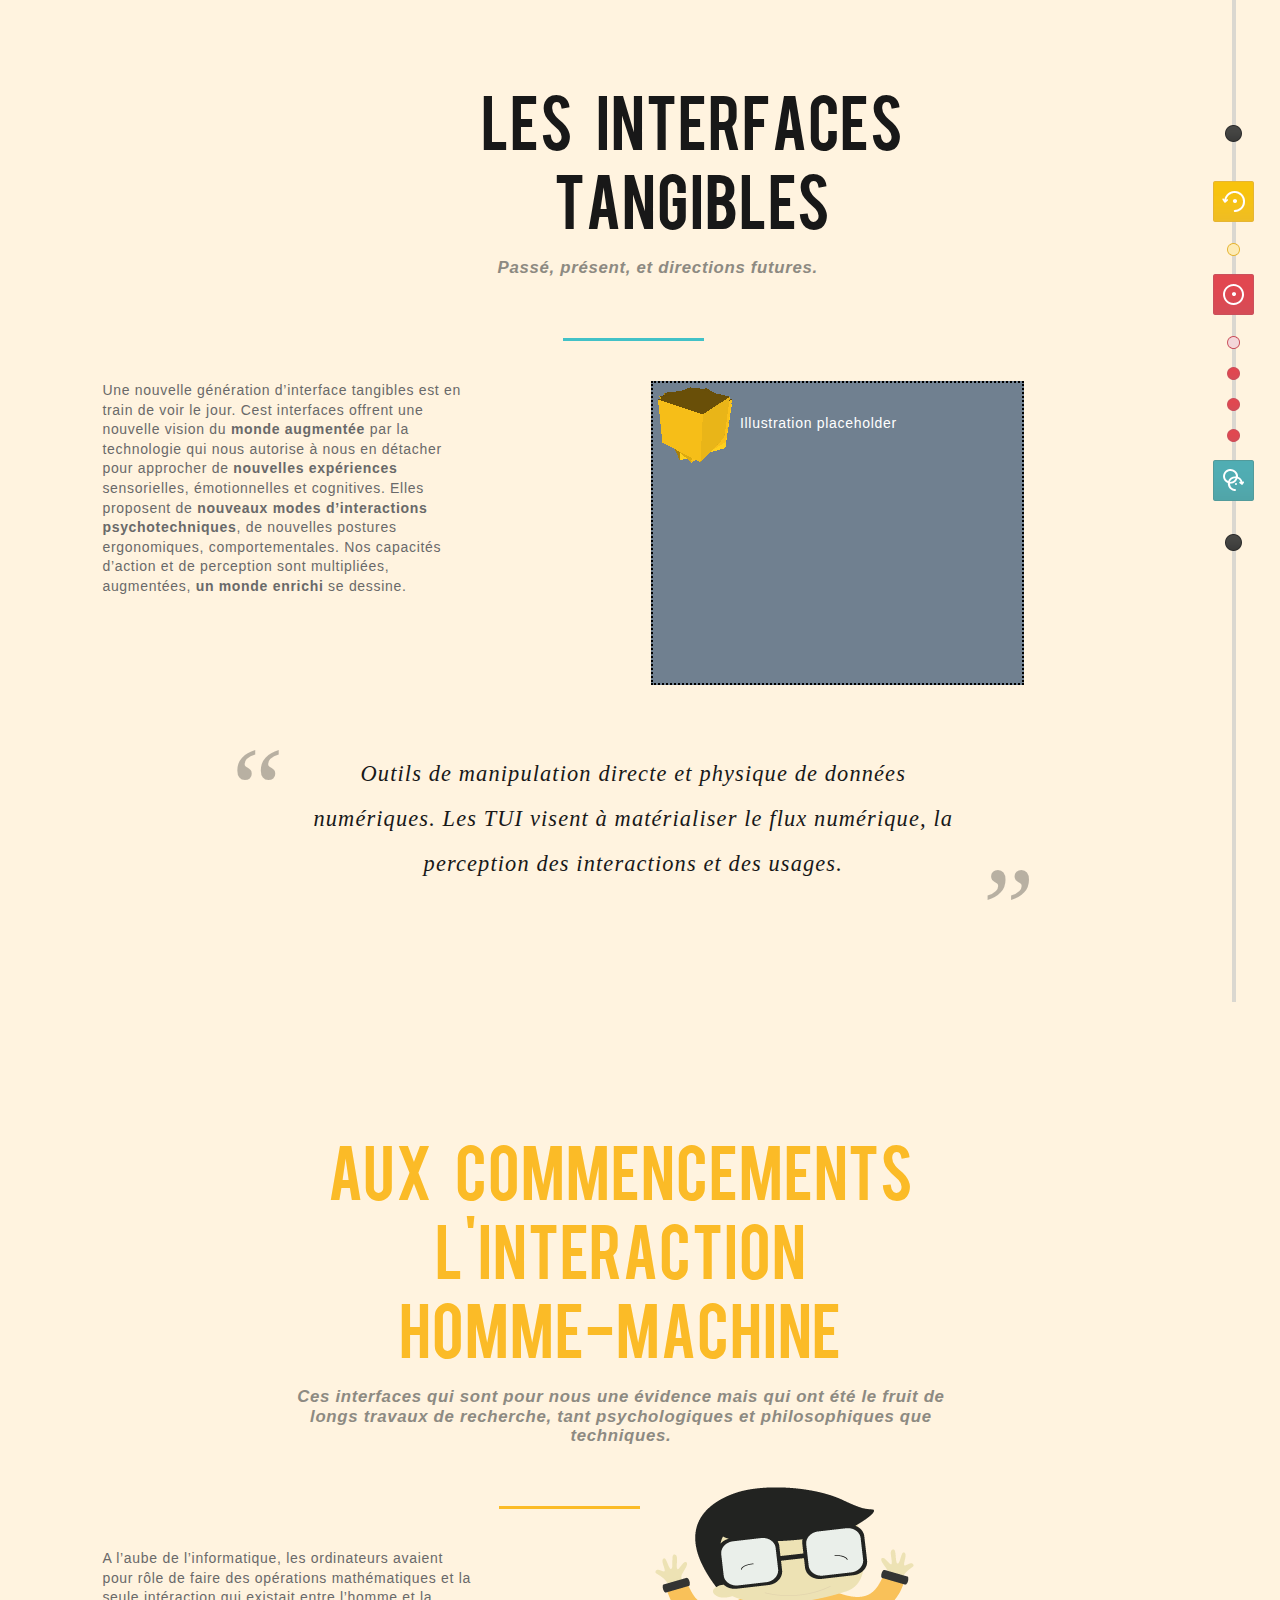
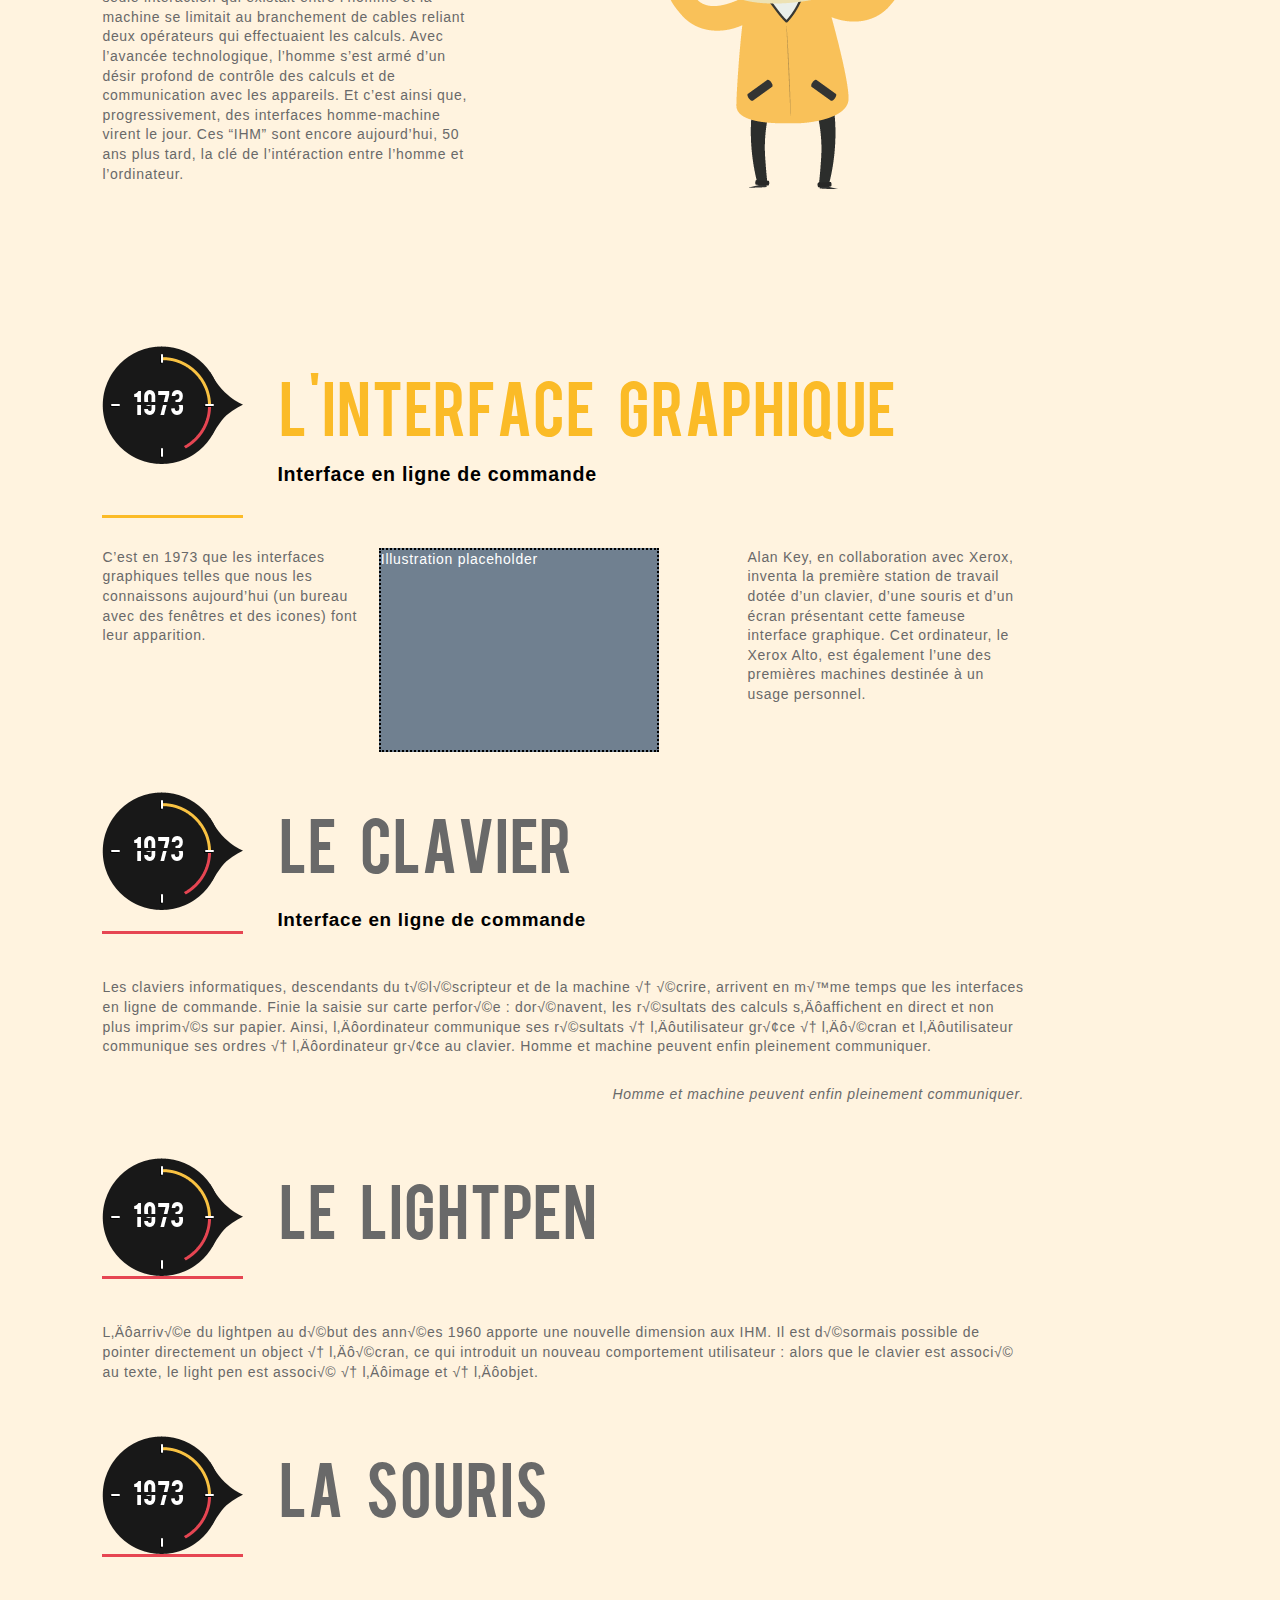
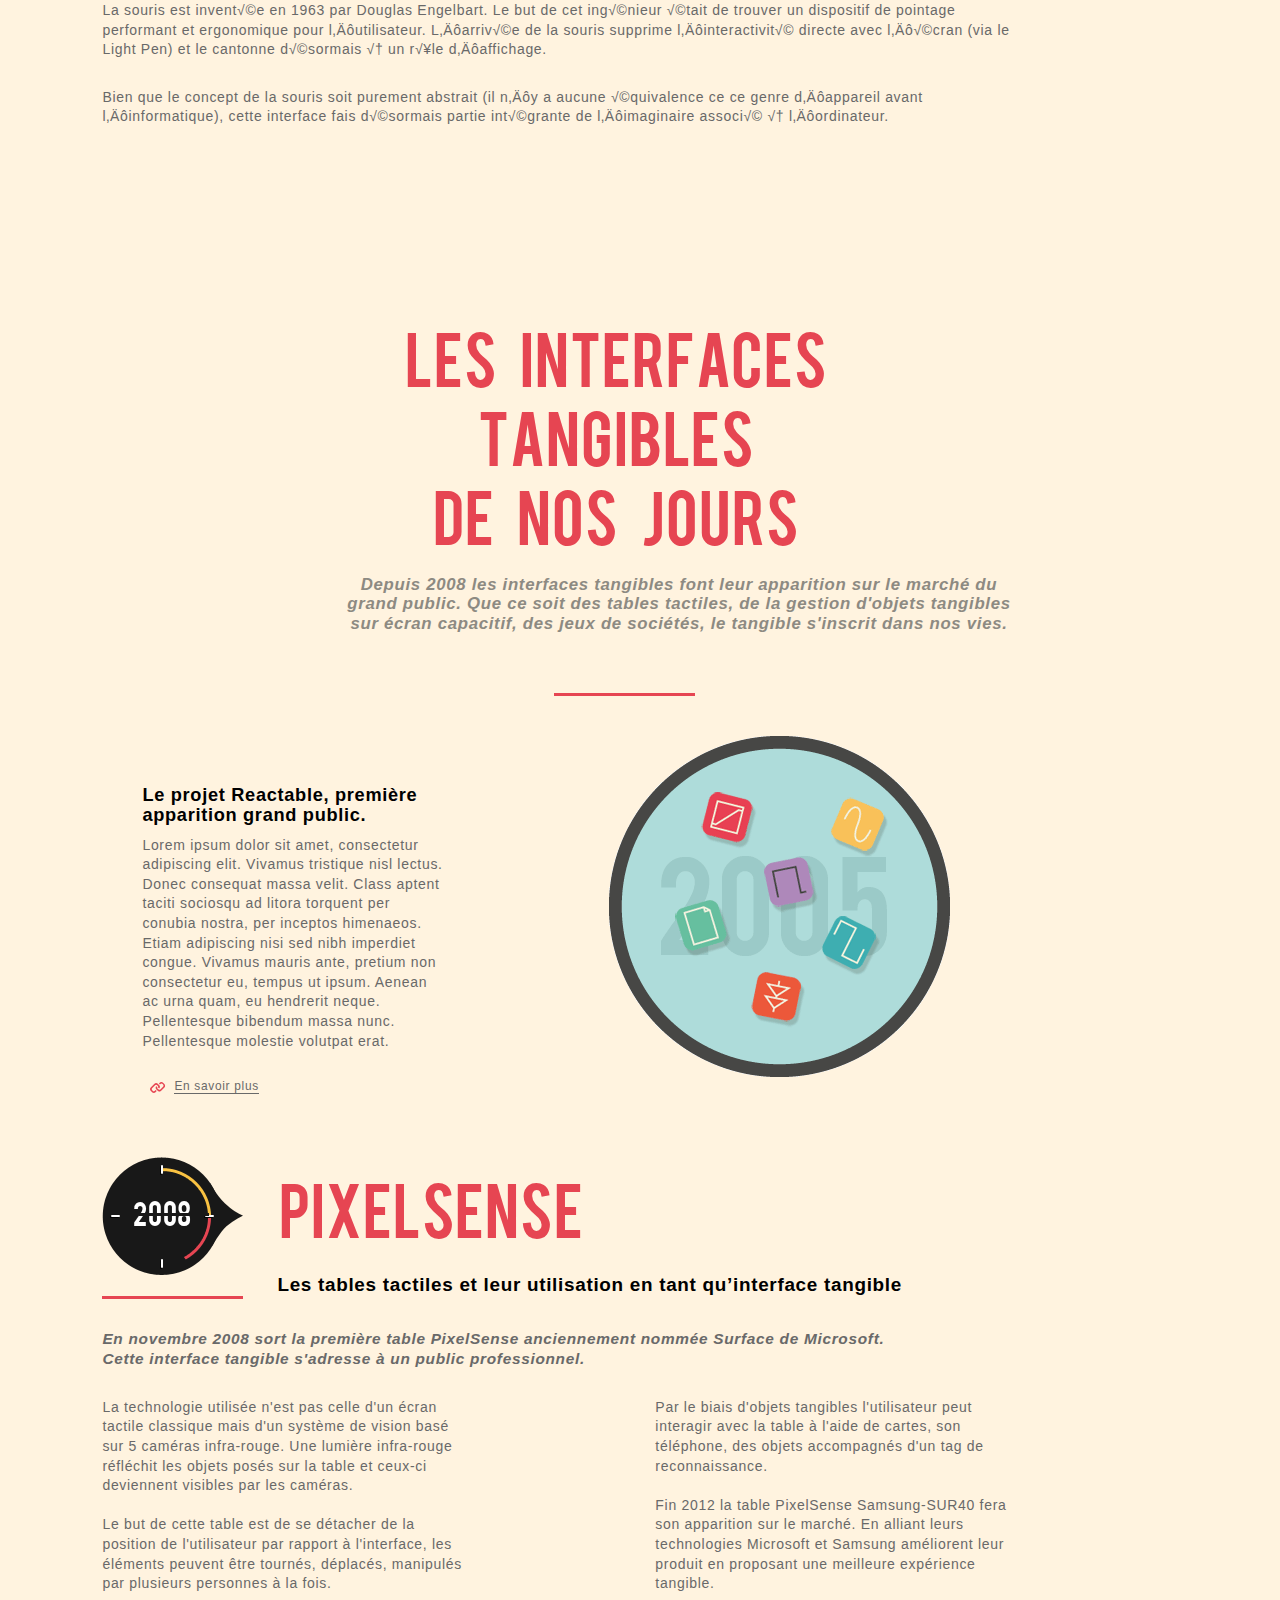
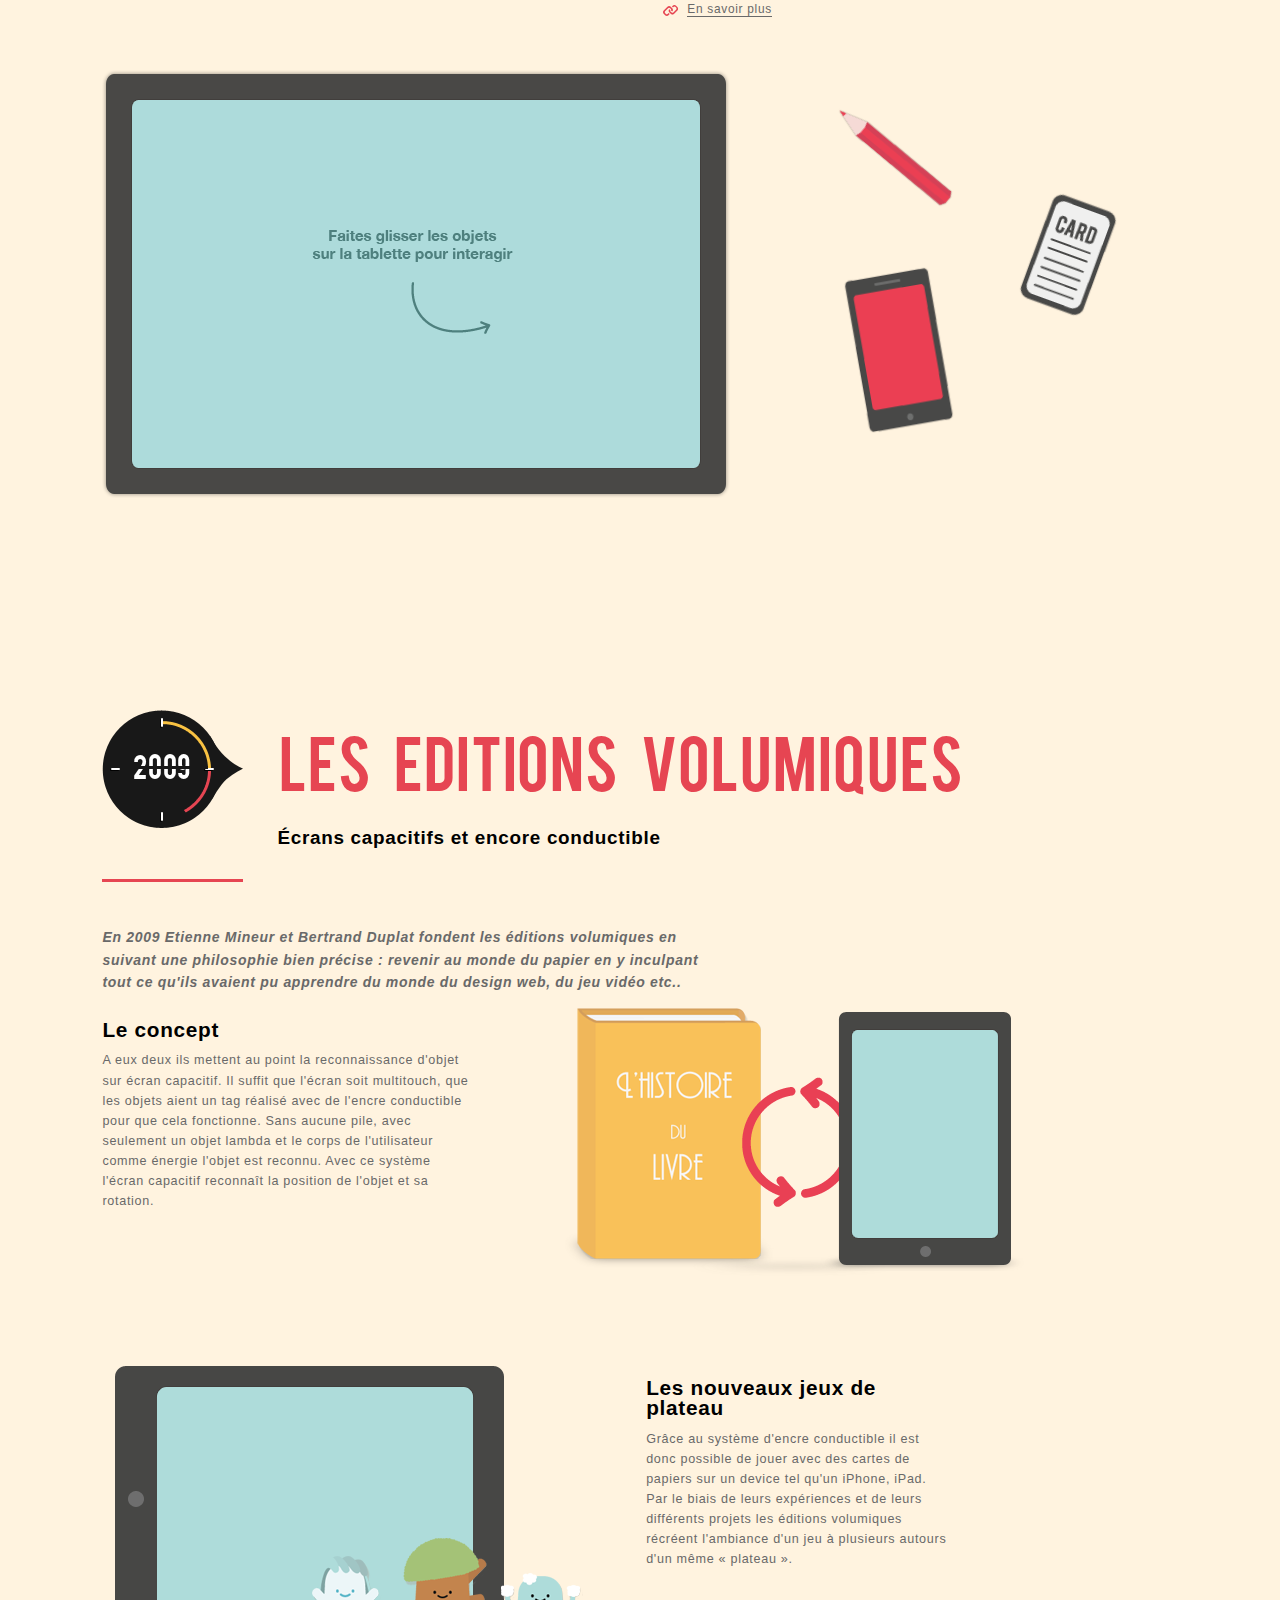
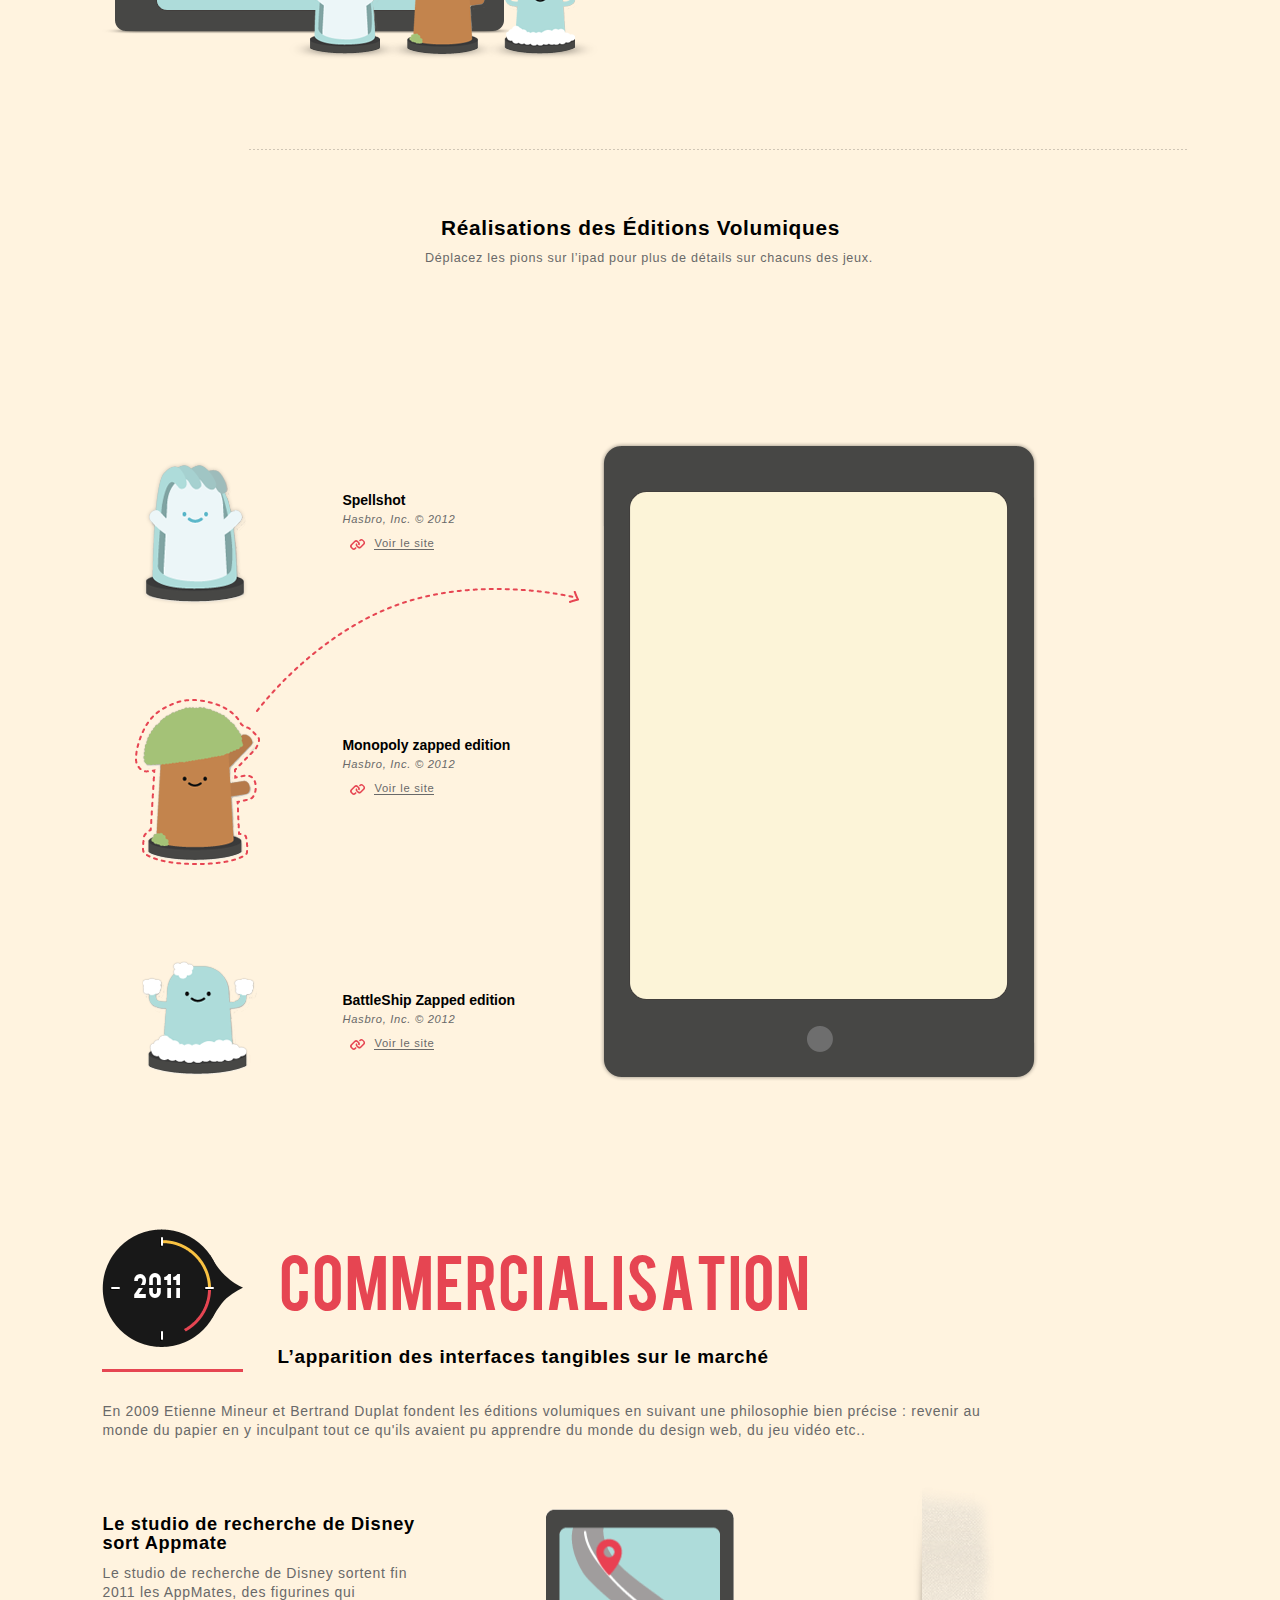
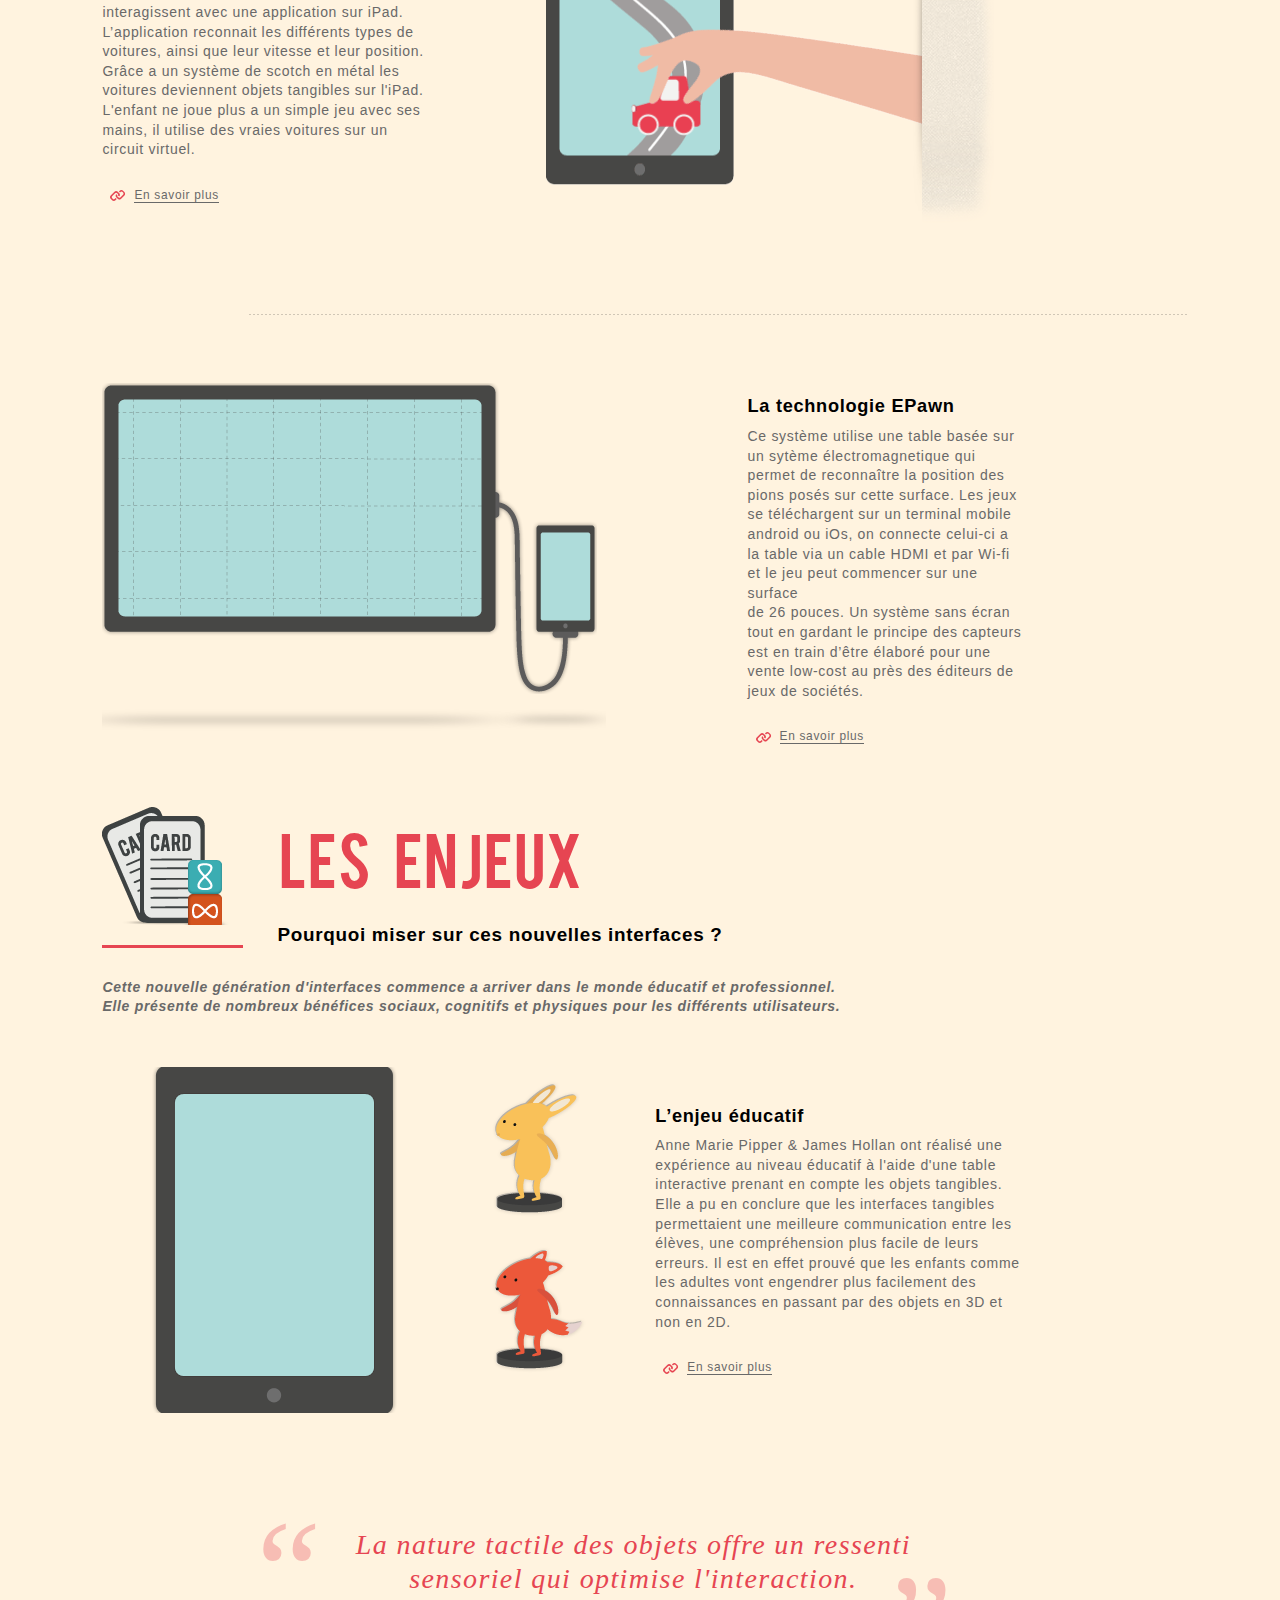
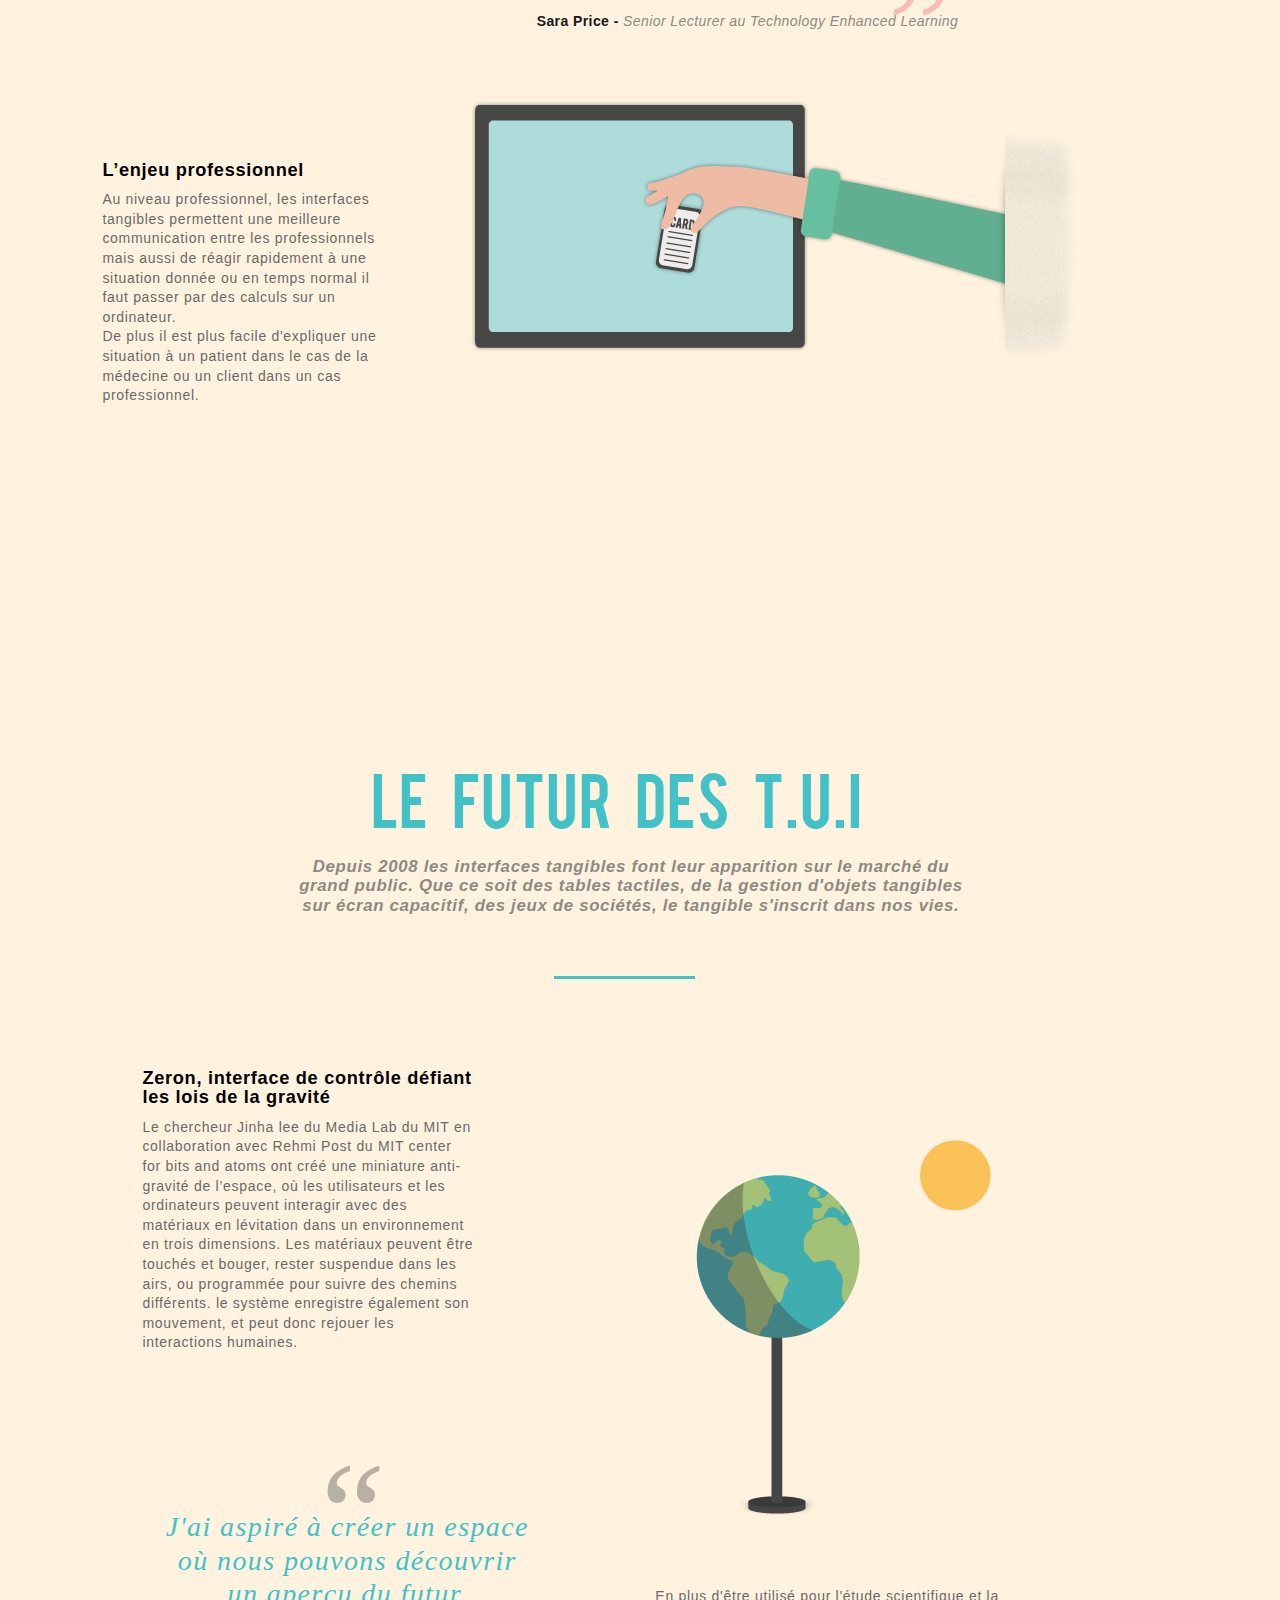
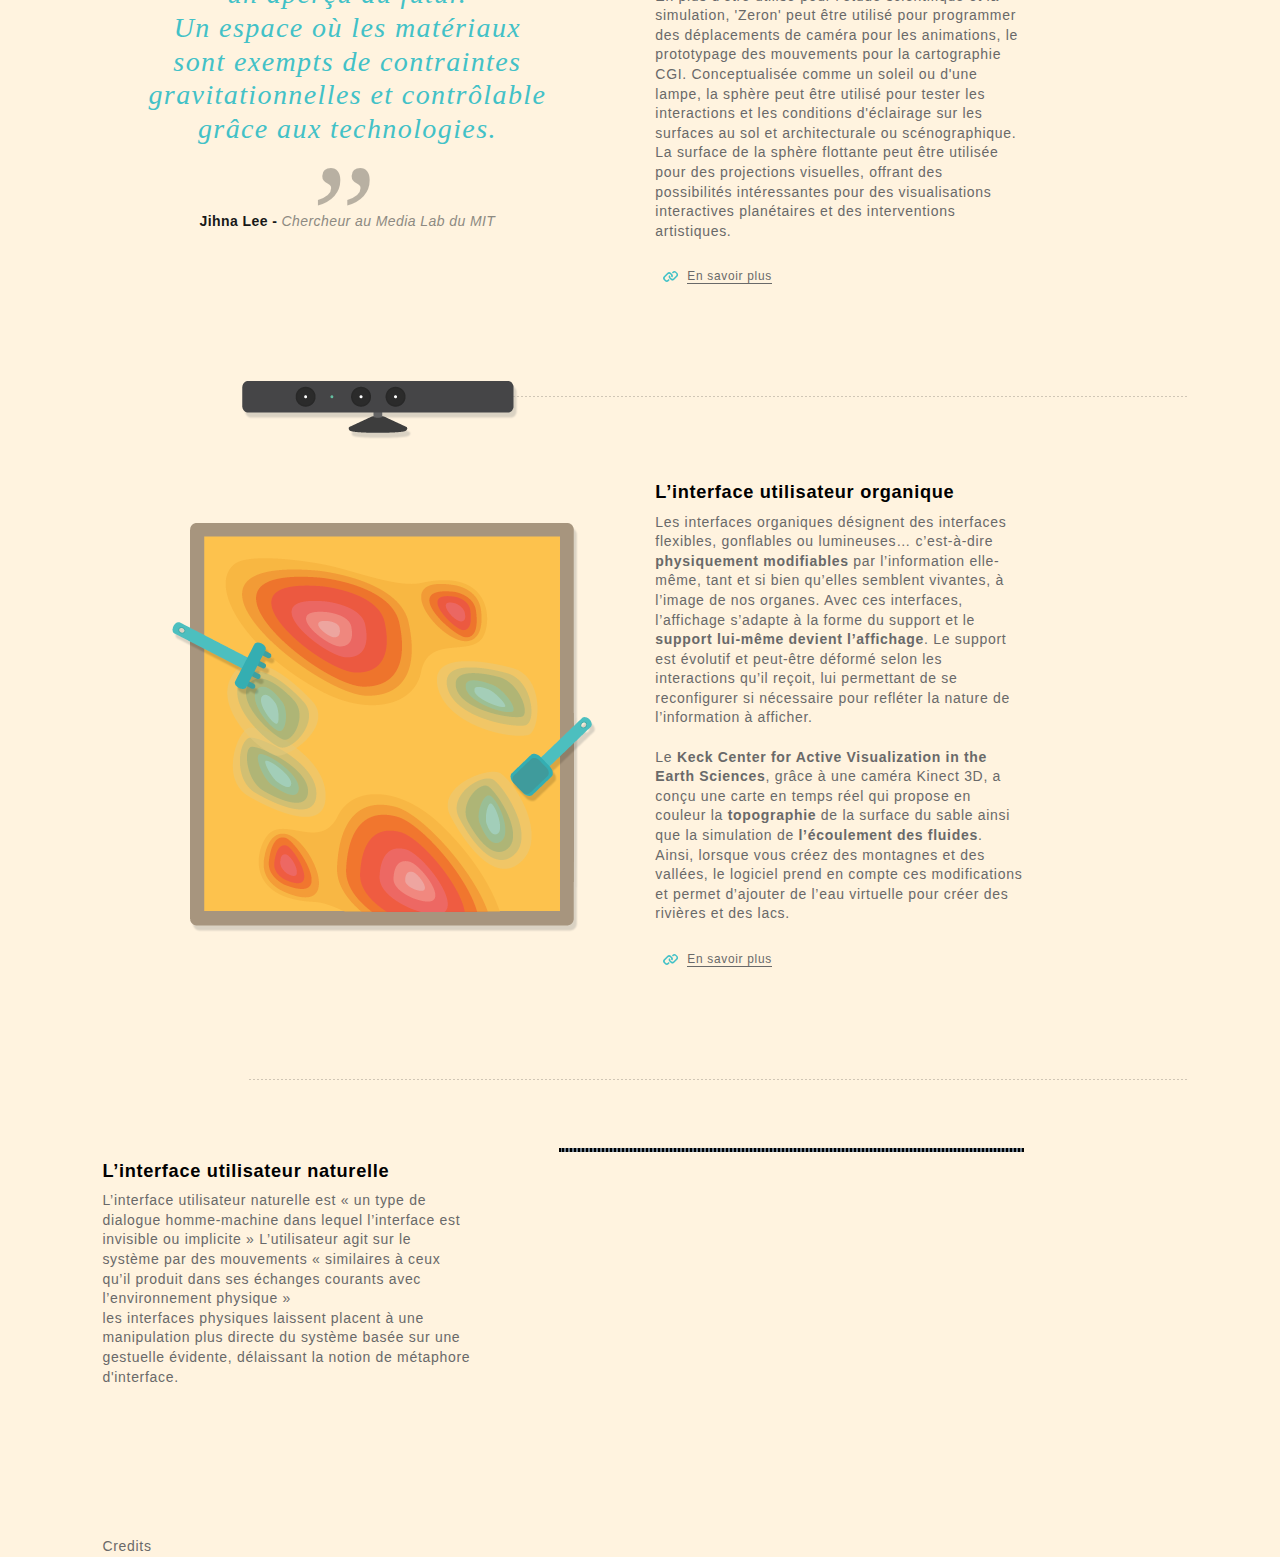
==== index.html @ 7bf5b01a "MégUpdateDeLaMortQuitue" ====
<!DOCTYPE html>
<!--[if lt IE 7]>      <html class="no-js lt-ie9 lt-ie8 lt-ie7"> <![endif]-->
<!--[if IE 7]>         <html class="no-js lt-ie9 lt-ie8"> <![endif]-->
<!--[if IE 8]>         <html class="no-js lt-ie9"> <![endif]-->
<!--[if gt IE 8]><!--> <html class="no-js"> <!--<![endif]-->
    <head>
        <meta charset="utf-8">
        <meta http-equiv="X-UA-Compatible" content="IE=edge,chrome=1">
        <title>Webquest - Interfaces Tangibles - Gobelins CDNL 2013</title>
        <meta name="description" content="Site explicatif dédié aux interfaces tangibles">
        <meta name="viewport" content="width=device-width">
        <link rel="icon" href="favicon.ico" type="image/x-icon">

        <!-- CSS -->
        <link rel="stylesheet" href="css/normalize.css">
        <link rel="stylesheet" href="css/main.css">
        <!-- <link rel="stylesheet" href="css/inte2.css"> -->
        <link href="stylesheets/screen.css" media="screen, projection" rel="stylesheet" type="text/css" />
        <link href="stylesheets/print.css" media="print" rel="stylesheet" type="text/css" />
        <!--[if IE]>
            <link href="stylesheets/ie.css" media="screen, projection" rel="stylesheet" type="text/css" />
        <![endif]-->


        <!-- Fonts -->
        <link rel="stylesheet" href="fonts/opensans.css">
        <link rel="stylesheet" href="fonts/bebas.css">

        <!-- JS -->
        <script src="js/vendor/jquery-1.8.2.min.js"></script>
        <script type="text/javascript" src="js/jquery.event.drag-2.2.js"></script>
        <script type="text/javascript" src="js/jquery.event.drop-2.2.js"></script>

    </head>
    <body>
        <!--[if lt IE 7]>
            <p class="chromeframe">You are using an outdated browser. <a href="http://browsehappy.com/">Upgrade your browser today</a> or <a href="http://www.google.com/chromeframe/?redirect=true">install Google Chrome Frame</a> to better experience this site.</p>
        <![endif]-->

        <div class="wrapper">  
            <div class="articles">
                <!--    HOME -->
                <section>
                    <article class="scrollblock" id="home">
                        <div class="content">     
                            <header>
                                <h1>Les Interfaces Tangibles</h1>
                                <span class="baseline">Passé, présent, et directions futures. </span>
                            </header>
                            <div class="clearfix"></div>

                            <div id="linecut"></div>
                            
                            <p class="heading">
                               Une nouvelle génération d’interface tangibles est en train de voir le jour. Cest interfaces offrent une nouvelle vision du <strong>monde augmentée</strong> par la technologie qui nous autorise à nous en détacher pour approcher de <strong>nouvelles expériences</strong> sensorielles, émotionnelles et cognitives.
Elles proposent de <strong>nouveaux modes d’interactions psychotechniques</strong>, de nouvelles postures ergonomiques, comportementales. Nos capacités d’action et de perception sont multipliées, augmentées, <strong>un monde enrichi</strong> se dessine.
                            </p>

                            <aside class="placeholder">
                                <img src="img/intro/couleurs.gif" alt="">
                                Illustration placeholder
                            </aside>
                            <div class="clearfix"></div>
                            <blockquote>
                                Outils de manipulation directe et physique de données numériques. Les TUI visent à matérialiser le flux 
numérique, la perception des interactions et des usages.
                            </blockquote>    
                        </div>
                        <div class="clearfix"></div>
                    </article>
                </section>

                <!--    HIER    -->
                <section>
                    <!-- AU COMMENCEMENT -->
                    <article class="scrollblock" id="hier_au_commencement">    
                        <div class="content">     
                            <header>
                                <h2>Aux commencements<br/>l’Interaction<br/>Homme-Machine</h2>
                                <span class="baseline">Ces interfaces qui sont pour nous une évidence mais qui ont été le fruit de longs travaux de recherche, tant psychologiques et philosophiques que techniques. </span>
                            </header>
                            <div class="clearfix"></div>

                            <div id="linecut"></div>
                            
                            <p class="heading">
                               A l’aube de l’informatique, les ordinateurs avaient pour rôle de faire des opérations mathématiques et la seule intéraction qui existait entre l’homme et la machine se limitait au branchement de cables reliant deux opérateurs qui effectuaient les calculs. Avec l’avancée technologique, l’homme s’est armé d’un désir profond de contrôle des calculs et de communication avec les appareils. Et c’est ainsi que, progressivement, des interfaces homme-machine virent le jour. Ces “IHM” sont encore aujourd’hui, 50 ans plus tard, la clé de l’intéraction entre l’homme et l’ordinateur.
                            </p>

                            <aside>
                                <div class="animation">
                                    <div id="corps">&nbsp;</div>
                                    <div id="tete">&nbsp;</div>
                                </div>
                            </aside>
                        </div>
                        <div class="clearfix"></div>

                    </article>

                    <div class="clearfix"></div>

                    <!-- L'INTERFACE GRAPHIQUE -->
                     <article class="scrollblock" id="hier_interface_graphique">    
                        <div class="content">     
                            <header>
                                <div class="time_bubble">
                                    <span id="year">1973</span>
                                    <div id="line"></div>
                                </div>
                                <h3>L'interface graphique</h3>
                                <span class="baseline">Interface en ligne de commande</span>
                            </header>
                            <div class="clearfix"></div>

                            <div id="linecut"></div>
                            
                            <div class="animation">
                                <p class="left">
                                   C’est en 1973 que les interfaces graphiques telles que nous les connaissons aujourd’hui (un bureau avec des fenêtres et des icones) font leur apparition. 
                                </p>

                                <aside class="placeholder"> 
                                    Illustration placeholder
                                </aside>

                                <p class="right">
                                    Alan Key, en collaboration avec Xerox,  inventa la première station de travail dotée d’un clavier, d’une souris et d’un écran présentant cette fameuse interface graphique. Cet ordinateur, le Xerox Alto, est également l’une des premières machines destinée à un usage personnel.
                                </p>
                            </div>
                        </div>

                        <div class="clearfix"></div>
                    </article>


                    <div class="clearfix"></div>


                    <!-- LE CLAVIER -->
                     <article class="scrollblock fullheightarticle" id="hier_clavier">    
                        <div class="content">     
                            <header>
                                <div class="time_bubble">
                                    <span id="year">1973</span>
                                    <div id="line"></div>
                                </div>
                                <h3>Le clavier</h3>
                                <span class="baseline">Interface en ligne de commande</span>
                            </header>
                            <div class="clearfix"></div>

                            <div id="linecut"></div>
                            
                            <div class="animation">
                                <p class="left">
                                    Les claviers informatiques, descendants du t√©l√©scripteur et de la machine √† √©crire, arrivent en m√™me temps que les interfaces en ligne de commande. Finie la saisie sur carte perfor√©e : dor√©navent, les r√©sultats des calculs s‚Äôaffichent en direct et non plus imprim√©s sur papier. Ainsi, l‚Äôordinateur communique ses r√©sultats √† l‚Äôutilisateur gr√¢ce √† l‚Äô√©cran et l‚Äôutilisateur communique ses ordres √† l‚Äôordinateur gr√¢ce au clavier. Homme et machine peuvent enfin pleinement communiquer.
                                </p>

                                <!--<aside class="placeholder"> 
                                    Illustration placeholder
                                </aside>-->

                                <p class="right">
                                   <cite>
                                    Homme et machine peuvent enfin pleinement communiquer.
                                    </cite> 
                                </p>
                            </div>
                        </div>

                        <div class="clearfix"></div>
                    </article>

                    <!-- LE LIGHTPEN -->
                     <article class="scrollblock fullheightarticle" id="hier_lightpen">    
                        <div class="content">     
                            <header>
                                <div class="time_bubble">
                                    <span id="year">1973</span>
                                    <div id="line"></div>
                                </div>
                                <h3>Le lightpen</h3>
                            </header>
                            <div class="clearfix"></div>

                            <div id="linecut"></div>
                            
                            <div class="animation">
                                <p class="left">
                                   L‚Äôarriv√©e du lightpen au d√©but des ann√©es 1960 apporte une nouvelle dimension aux IHM. Il est d√©sormais possible de pointer directement un object √† l‚Äô√©cran, ce qui introduit un nouveau comportement utilisateur : alors que le clavier est associ√© au texte, le light pen est associ√© √† l‚Äôimage et √† l‚Äôobjet.
                                </p>

                                <!--<aside class="placeholder"> 
                                    Illustration placeholder
                                </aside>-->

                            </div>
                        </div>

                        <div class="clearfix"></div>
                    </article>

                     <!-- LA SOURIS -->
                     <article class="scrollblock fullheightarticle" id="hier_souris">    
                        <div class="content">     
                            <header>
                                <div class="time_bubble">
                                    <span id="year">1973</span>
                                    <div id="line"></div>
                                </div>
                                <h3>La souris</h3>
                            </header>
                            <div class="clearfix"></div>

                            <div id="linecut"></div>
                            
                            <div class="animation">
                                <p class="left">
                                   La souris est invent√©e en 1963 par Douglas Engelbart. Le but de cet ing√©nieur √©tait de trouver un dispositif de pointage performant et ergonomique pour l‚Äôutilisateur. L‚Äôarriv√©e de la souris supprime l‚Äôinteractivit√© directe avec l‚Äô√©cran (via le Light Pen) et le cantonne d√©sormais √† un r√¥le d‚Äôaffichage.
                                </p>

                                <!--<aside class="placeholder"> 
                                    Illustration placeholder
                                </aside>-->
                                <p class="right">
                                    Bien que le concept de la souris soit purement abstrait (il n‚Äôy a aucune √©quivalence ce ce genre d‚Äôappareil avant l‚Äôinformatique), cette interface fais d√©sormais partie int√©grante de l‚Äôimaginaire associ√© √† l‚Äôordinateur.
                                </p>

                            </div>
                        </div>

                        <div class="clearfix"></div>
                    </article>


                </section>

                <!--    AUJOURD'HUI    -->
                <section>
                    <!-- DE NOS JOURS -->

                    <article class="scrollblock" id="denosjours">    
                        <div class="content">     
                            <header>
                                <h2>Les interfaces tangibles<br/>de nos jours</h2>
                                <span class="baseline">Depuis 2008 les interfaces tangibles font leur apparition sur le marché du grand public. Que ce soit des tables tactiles, de la gestion d'objets tangibles sur écran capacitif, des jeux de sociétés, le tangible s'inscrit dans nos vies.</span>
                            </header>
                            <div class="clearfix"></div>

                            <div id="linecut"></div>
                            
                            <p class="heading">
                                <span class="title">Le projet Reactable, première apparition grand public.</span>
                               Lorem ipsum dolor sit amet, consectetur adipiscing elit. Vivamus tristique nisl lectus. Donec consequat massa velit. Class aptent taciti sociosqu ad litora torquent per conubia nostra, per inceptos himenaeos. Etiam adipiscing nisi sed nibh imperdiet congue. Vivamus mauris ante, pretium non consectetur eu, tempus ut ipsum. Aenean ac urna quam, eu hendrerit neque. Pellentesque bibendum massa nunc. Pellentesque molestie volutpat erat.
                                <br/><br/>
                                <a class="small" href="#reactable_website">En savoir plus</a>
                            </p>
                            

                            <aside>
                                <div class="animation">&nbsp;</div>
                            </aside>
                        </div>
                        <div class="clearfix"></div>

                    </article>

                    <div class="clearfix"></div>

                    <!-- PIXELSENSE -->
                     <article class="scrollblock" id="pixel_sense">    
                        <div class="content">     
                            <header>
                                <div class="time_bubble">
                                    <span id="year">2008</span>
                                    <div id="line"></div>
                                </div>
                                <h3>PIXELSENSE</h3>
                                <span class="baseline">Les tables tactiles et leur utilisation en tant qu’interface tangible</span>
                            </header>
                            <div class="clearfix"></div>

                            <div id="linecut"></div>
                            
                                <p class="heading">
                                   En novembre 2008 sort la première table PixelSense anciennement nommée Surface de Microsoft.<br/>Cette interface tangible s'adresse à un public professionnel. 
                                </p>

                                <p class="left">
                                    La technologie utilisée n'est pas celle d'un écran tactile classique mais d'un système de vision basé sur 5 caméras infra-rouge. Une lumière infra-rouge réfléchit les objets posés sur la table et ceux-ci deviennent visibles par les caméras.<br/>
                                    <br/>Le but de cette table est de se détacher de la position de l'utilisateur par rapport à l'interface, les éléments peuvent être tournés, déplacés, manipulés par
plusieurs personnes à la fois.
                                </p>
                                <p class="right">
                                    Par le biais d'objets tangibles l'utilisateur peut interagir avec la table à l'aide de cartes, son téléphone, des objets accompagnés d'un tag de reconnaissance.<br/><br/>
Fin 2012 la table PixelSense Samsung-SUR40 fera son apparition sur le marché. En alliant leurs  technologies Microsoft et Samsung améliorent leur produit en proposant une meilleure expérience tangible.
                                <br/>
                                <a class="small" href="#">En savoir plus</a>
                                </p>

                                <div class="clearfix"></div>
                                <aside> 
                                    <div id="surface">
                                        <div id="text">&nbsp;</div>
                                        <div class="dropzone"></div>
                                        <div class="description">
                                            <div id="portable">
                                                <img src="img/pixel_sense/_pixelsense_reaction_portable.png" alt="">
                                            </div>
                                            <div id="crayon">
                                                <img src="img/pixel_sense/_pixelsense_reaction_crayon.png" alt="">
                                            </div>
                                            <div id="card">
                                                <img src="img/pixel_sense/_pixelsense_reaction_card.png" alt="">
                                            </div>
                                        </div>
                                    </div>
                                    <div id="objets">
                                        <ul>
                                            <li id="crayon">
                                                <div class="drag">
                                                    <img src="img/pixel_sense/_pixelsense_crayon.png" alt="">
                                                </div>
                                            </li>
                                             <li id="card">
                                                <div class="drag">
                                                    <img src="img/pixel_sense/_pixelsense_card.png" alt="">
                                                </div>
                                            </li>
                                             <li id="portable"> 
                                                <div class="drag">
                                                    <img src="img/pixel_sense/_pixelsense_portable.png" alt="">  
                                                </div>
                                            </li>
                                        </ul>
                                    </div>
                                </aside>
                                <div class="clearfix"></div>

                        </div>

                        <div class="clearfix"></div>
                    </article>

                    <!-- EDITIONS VOLUMIQUES -->
                    <article class="scrollblock" id="editions_volumiques">    
                        <div class="content">     
                            <header>
                                <div class="time_bubble">
                                    <span id="year">2009</span>
                                    <div id="line"></div>
                                </div>
                                <h3>LES EDITIONS VOLUMIQUES</h3>
                                <span class="baseline">Écrans capacitifs et encore conductible</span>
                            </header>
                            <div class="clearfix"></div>

                            <div id="linecut"></div>
                            <p class="heading">
                                En 2009 Etienne Mineur et Bertrand Duplat fondent les éditions volumiques en suivant 
    une philosophie bien précise : revenir au monde du papier en y inculpant tout ce qu'ils 
    avaient pu apprendre du monde du design web, du jeu vidéo etc..
                            </p>
                            <p>
                                <span class="title">Le concept</span>
                            A eux deux ils mettent au point la reconnaissance d'objet sur écran capacitif. Il suffit que l'écran soit multitouch,
    que les objets aient un tag réalisé avec de l'encre conductible pour que cela fonctionne. Sans aucune pile, avec seulement un objet lambda et le corps de l'utilisateur comme énergie l'objet est reconnu. Avec ce système l'écran capacitif reconnaît la position de l'objet 
    et sa rotation.
                            </p>

                            <aside>
                                <div class="animation">
                                    <img id="livre" src="img/editions_volumiques/_concept_livre.png">
                                    <img id="fleches" src="img/editions_volumiques/_concept_fleche.png">
                                    <img id="ipad" src="img/editions_volumiques/_concept_ipad.png">
                                </div>
                            </aside>
                        </div>

                        <div class="clearfix"></div>

                        <div class="content" id="nouveauxjeux">     
                            <img src="img/editions_volumiques/_nouveaujeux_illu.png" alt="">
                            <aside>
                                <p>
                                    <span class="title">Les nouveaux jeux de plateau</span>
                                Grâce au système d'encre conductible il est donc possible de jouer avec des cartes de papiers sur un device tel qu'un iPhone, iPad.<br/>
    Par le biais de leurs expériences et de leurs différents projets les éditions volumiques récréent l'ambiance d'un jeu à plusieurs autours d'un même « plateau ».
                                </p>
                            </aside>
                        </div>

                        <div class="clearfix"></div>

                        <div class="sep"></div>

                        <div class="content" id="realisations">
                            <div class="center">
                                <p class="center">
                                    <span class="title center">Réalisations des Éditions Volumiques</span>
                                    Déplacez les pions sur l’ipad pour plus de détails sur chacuns des jeux.
                                </p>
                            </div>
                            <aside class="full">
                                <div id="fleche_pointille">&nbsp;</div>
                                <ul id="pions">
                                    <li id="pion1">
                                        <div class="drag">
                                            <img src="img/editions_volumiques/_realisation_pion1.png" alt="">
                                        </div>
                                        <div class="description">
                                            <span class="title">Spellshot</span>
                                            <p>
                                                Hasbro, Inc. © 2012<br/>
                                                <a class="small" href="#hasbro_website">Voir le site</a>
                                            </p>
                                        </div>
                                    </li>
                                    <li id="pion2">
                                        <div id="pointilles"></div>
                                        <div class="drag">
                                            <img src="img/editions_volumiques/_realisation_pion2.png" alt="">
                                        </div>
                                        <div class="description">
                                            <span class="title">Monopoly zapped edition</span>
                                            <p>
                                                Hasbro, Inc. © 2012<br/>
                                                <a class="small" href="#hasbro_website">Voir le site</a>
                                            </p>
                                        </div>
                                    </li>
                                    <li id="pion3">
                                        <div class="drag">
                                            <img src="img/editions_volumiques/_realisation_pion3.png" alt="">
                                        </div>
                                        <div class="description">
                                            <span class="title">BattleShip Zapped edition</span>
                                            <p>
                                                Hasbro, Inc. © 2012<br/>
                                                <a class="small" href="#hasbro_website">Voir le site</a>
                                            </p>
                                        </div>
                                    </li>
                                </ul>

                                <div class="animation">
                                    <div id="ipad">
                                        <div id="dropzone">&nbsp;</drop>
                                        <div class="description">
                                            <div id="pion1">
                                                <span class="title center">Spellshot</span>
                                                <p>Ce jeu de plateau est composé d’une application, de pions et de cartes reconnus par le système d’encre conductible.<br/>Les joueurs jouent le rôle de magiciens de la nature qui doivent concquérir le domaine des autres en plantant toutes sortes de graines magiques.</p>
                                            </div>
                                            <div id="pion2">
                                                <span class="title center">Spellshot 2</span>
                                                <p>2 Ce jeu de plateau est composé d’une application, de pions et de cartes reconnus par le système d’encre conductible.<br/>Les joueurs jouent le rôle de magiciens de la nature qui doivent concquérir le domaine des autres en plantant toutes sortes de graines magiques.</p>
                                            </div>
                                            <div id="pion3">
                                                <span class="title center">Spellshot 3</span>
                                                <p>3 Ce jeu de plateau est composé d’une application, de pions et de cartes reconnus par le système d’encre conductible.<br/>Les joueurs jouent le rôle de magiciens de la nature qui doivent concquérir le domaine des autres en plantant toutes sortes de graines magiques.</p>
                                            </div>
                                        </div>
                                    </div>
                                </div>
                            </aside>
                        </div>

                    </article>

                    <div class="clearfix"></div>

                    <!-- COMMERCIALISATION -->
                    <article class="scrollblock" id="commercialisation">    
                        <div class="content">     
                            <header>
                                <div class="time_bubble">
                                    <span id="year">2011</span>
                                    <div id="line"></div>
                                </div>
                                <h3>COMMERCIALISATION</h3>
                                <span class="baseline">L’apparition des interfaces tangibles sur le marché</span>
                            </header>
                            <div class="clearfix"></div>

                            <div id="linecut"></div>
                            <p class="heading">
                                En 2009 Etienne Mineur et Bertrand Duplat fondent les éditions volumiques en suivant 
    une philosophie bien précise : revenir au monde du papier en y inculpant tout ce qu'ils 
    avaient pu apprendre du monde du design web, du jeu vidéo etc..
                            </p>
                            
                            <div class="clearfix"></div>

                            <p class="left">
                                <span class="title">Le studio de recherche de Disney sort Appmate</span>
                                Le studio de recherche de Disney sortent fin 2011 les AppMates, des figurines qui interagissent avec une application sur iPad. L’application reconnait les différents types de voitures, ainsi que leur vitesse et leur position.
Grâce a un système de scotch en métal les voitures deviennent objets tangibles sur l'iPad. L'enfant ne joue plus a un simple jeu avec ses mains, il utilise des vraies voitures sur un circuit virtuel.
                                <br/><br/>
                            <a class="small" href="#">En savoir plus</a>
                                 </p>
                            <aside class="right">
                                <img src="img/commercialisation/disney_ac_fond.gif" alt="">
                                <img id="cache" src="img/commercialisation/_disney_cache.png" alt="">
                            </aside>

                            <div class="clearfix"></div>
                            <div class="sep"></div>

                            <aside class="left">
                                <div id="epawn" class="animation">
                                    <div></div>
                                    &nbsp;
                                </div>
                                <div id="epawn_shadow">&nbsp;</div>
                            </aside>
                            <p class="right">
                                <span class="title">La technologie EPawn</span>
                            Ce système utilise une table basée sur un sytème électromagnetique qui permet de reconnaître la position des pions posés sur cette surface.
Les jeux se téléchargent sur un terminal mobile android 
ou iOs, on connecte celui-ci a la table via un cable HDMI et par Wi-fi et le jeu peut commencer sur une surface<br/>
de 26 pouces.
Un système sans écran tout en gardant le principe des capteurs est en train d’être élaboré pour une vente low-cost au près des éditeurs de jeux de sociétés.
                            <br/><br/>
                            <a class="small" href="#">En savoir plus</a>
                            </p>
                            
                        </div>
                        <div class="clearfix"></div>
                    </article>

                    <!-- LES ENJEUX -->
                    <article class="scrollblock" id="enjeux">    
                        <div class="content">     
                            <header>
                                <div class="time_bubble">
                                </div>
                                <h3>LES ENJEUX</h3>
                                <span class="baseline">Pourquoi miser sur ces nouvelles interfaces ?</span>
                            </header>
                            <div class="clearfix"></div>

                            <div id="linecut"></div>
                            <p class="heading">
                                Cette nouvelle génération d'interfaces commence a arriver dans le monde éducatif et professionnel.
                                <br/>Elle présente de nombreux bénéfices sociaux, cognitifs et physiques pour les différents utilisateurs.
                            </p>
                            
                            <div class="clearfix"></div>

                            <aside class="left">
                                <div class="animation">
                                    <div id="tablette">
                                    <div class="description">
                                        <div id="mini_lapin">
                                            <img src="img/enjeux_educ/_enjeuxeduc_mini_lapin.png" alt="">
                                        </div>
                                        <div id="mini_renard">
                                            <img src="img/enjeux_educ/_enjeuxeduc_mini_renard.png" alt="">
                                        </div>
                                        <div id="illu_lapin">
                                            <img src="img/enjeux_educ/_enjeuxeduc_illu_lapin.png" alt="">
                                        </div>
                                        <div id="illu_renard">
                                            <img src="img/enjeux_educ/_enjeuxeduc_illu_renard.png" alt="">
                                        </div>
                                    </div>
                                    </div>
                                    <ul id="pieces">
                                        <li id="lapin">
                                            <img src="img/enjeux_educ/_enjeuxeduc_pion_lapin.png" alt="">
                                        </li>
                                        <li id="renard">
                                            <img src="img/enjeux_educ/_enjeuxeduc_pion_renard.png" alt="">
                                        </li>
                                    </ul>
                                </div>
                            </aside>

                            <p class="right">
                                <span class="title">L’enjeu éducatif</span>
                                Anne Marie Pipper & James Hollan ont réalisé une expérience au niveau éducatif à l'aide d'une table interactive prenant en compte les objets tangibles. 
Elle a pu en conclure que les interfaces tangibles permettaient une meilleure communication entre les élèves, une compréhension plus facile de leurs erreurs. 
Il est en effet prouvé que les enfants comme les adultes vont engendrer plus facilement des connaissances en passant par des objets en 3D et non en 2D.
                                <br/><br/>
                                <a class="small" href="#">En savoir plus</a>
                                 </p>

                            <div class="clearfix"></div>

                            <blockquote>
                                La nature tactile des objets offre un ressenti sensoriel qui optimise l'interaction.
                                <span class="author"><strong>Sara Price - </strong>Senior Lecturer au Technology Enhanced Learning</span>
                            </blockquote>   

                            <p class="left">
                                <span class="title">L’enjeu professionnel</span>
                            Au niveau professionnel, les interfaces tangibles permettent une meilleure communication entre les professionnels mais aussi de réagir rapidement à une situation donnée ou en 
temps normal il faut passer par des calculs sur un ordinateur. <br/>
De plus il est plus facile d'expliquer une situation à un patient dans le cas de la médecine ou un client  dans un cas professionnel.
                            </p>
                            
                            <aside class="right">
                                <div class="animation">
                                    <div id="table"></div>
                                    <div id="main"></div>
                                    <div id="cache"></div>
                                </div>
                            </aside>

                        </div>
                        <div class="clearfix"></div>
                    </article>
                </section>

                <!--    DEMAIN    -->
                <section>

                    <article class="scrollblock" id="demain">    
                        <div class="content">     
                            <header>
                                <h2>Le futur des T.U.I</h2>
                                <span class="baseline">Depuis 2008 les interfaces tangibles font leur apparition sur le marché du grand public. Que ce soit des tables tactiles, de la gestion d'objets tangibles sur écran capacitif, des jeux de sociétés, le tangible s'inscrit dans nos vies.</span>
                            </header>
                            <div class="clearfix"></div>

                            <div id="linecut"></div>
                            
                            <p class="heading">
                                <span class="title">Zeron, interface de contrôle défiant les lois de la gravité </span>
                                Le chercheur Jinha lee du Media Lab du MIT en collaboration avec Rehmi Post du MIT center for bits and atoms ont créé une miniature anti-gravité de l’espace, où les utilisateurs et les ordinateurs peuvent interagir avec des matériaux en lévitation dans un environnement en trois dimensions. Les matériaux peuvent être touchés et bouger, rester suspendue dans les airs, ou programmée pour suivre des chemins différents. le système enregistre également son mouvement, et peut donc rejouer les interactions humaines.
                            </p>
                            

                            <aside class="right">
                                <div class="animation">
                                    <div class="terre">
                                        <img src="img/futur/zeon_lent.gif" alt="">
                                    </div>
                                </div>
                            </aside>

                            <div class="clearfix"></div>

                            <blockquote class="left">
                                J'ai aspiré à créer un espace <br/>où nous pouvons découvrir <br/>un aperçu du futur. <br/>Un espace où les matériaux <br/>sont exempts de contraintes gravitationnelles et contrôlable <br/>grâce aux technologies.
                                <span class="author"><strong>Jihna Lee -</strong> Chercheur au Media Lab du MIT</span>
                            </blockquote>    

                            <p class="right">
                                En plus d'être utilisé pour l'étude scientifique et la simulation, 'Zeron' peut être utilisé pour programmer 
    des déplacements de caméra pour les animations, 
    le prototypage des mouvements pour la cartographie 
    CGI. Conceptualisée comme un soleil ou d'une lampe, 
    la sphère peut être utilisé pour tester les interactions 
    et les conditions d'éclairage sur les surfaces au sol 
    et architecturale ou scénographique. 
    La surface de la sphère flottante peut être utilisée 
    pour des projections visuelles, offrant des possibilités intéressantes pour des visualisations interactives planétaires et des interventions artistiques.
                            <br/><br/>
                            <a class="small" href="#">En savoir plus</a>
                            </p>

                            <div class="clearfix"></div>

                            <div class="sep">&nbsp;</div>
                            <div id="kinect"></div>

                            <aside class="left">
                            </aside>

                            <p class="right" id="organic">
                                <span class="title">L’interface utilisateur organique</span>
    Les interfaces organiques désignent des interfaces flexibles, gonflables ou lumineuses… c’est-à-dire <strong>physiquement modifiables</strong> par l’information elle-même, tant et si bien qu’elles semblent vivantes, à l’image de nos organes. Avec ces interfaces, l’affichage s’adapte à la forme du support et le <strong>support lui-même devient l’affichage</strong>.
    Le support est évolutif et peut-être déformé selon les interactions qu’il reçoit, lui permettant de se reconfigurer si nécessaire pour refléter la nature de l’information à afficher.
    <br/><br/>
    Le <strong>Keck Center for Active Visualization in the Earth Sciences</strong>, grâce à une caméra Kinect 3D, a conçu une carte en temps réel qui propose en couleur la <strong>topographie</strong> de la surface du sable ainsi que la simulation de <strong>l’écoulement des fluides</strong>.
    <br/>Ainsi, lorsque vous créez des montagnes et des vallées, le logiciel prend en compte ces modifications et permet d’ajouter de l’eau virtuelle pour créer des rivières et des lacs.
                            <br/><br/><a class="small" href="#">En savoir plus</a>
                            </p>

                            <div class="clearfix"></div>
                            <div class="sep"></div>

                            <p class="left" id="natural">
                                <span class="title">L’interface utilisateur naturelle</span>
    L’interface utilisateur naturelle est « un type de dialogue homme-machine dans lequel l’interface est invisible ou implicite » L’utilisateur agit sur le système par des mouvements « similaires à ceux qu’il produit dans ses échanges courants avec l’environnement physique »
    <br/>
    les interfaces physiques laissent placent à une manipulation plus directe du système basée sur une gestuelle évidente, délaissant la notion de métaphore d'interface.
                            </p>

                            <aside class="right placeholder"></aside>
                        </div>
                    <div class="clearfix"></div>
                </article>   
                
            </section>

            <section>
                <article id="credits">
                    Credits
                </article>
            </section>
                
            </div> <!-- end div.articles -->

        </div>  <!-- end div.wrapper -->

        <!--    NAVIGATION      -->
        <aside>
            <nav>
                <ul>
                    <li id="home"><a href="#home" title="Home">Home</a></li>
                    <li id="hier" class="hier"><a href="#hier_au_commencement" title="Hier">Hier</a></li>
                    <li id="hier_1" class="hier inner active"><a href="#hier_interface_graphique" title="Interfaces">Interfaces</a></li>

                    <li id="aujourdhui"><a href="#denosjours" title="De nos jours">De nos jours</a></li>
                    <li id="aujourdhui_1" class="aujourdhui inner active"><a href="#pixel_sense" title="Pixel Sense">Pixel Sense</a></li>
                    <li id="aujourdhui_2" class="aujourdhui inner"><a href="#editions_volumiques" title="Ed.Volumiques">Ed.Volumiques</a></li>
                    <li id="aujourdhui_3" class="aujourdhui inner"><a href="#commercialisation" title="Commercialisation">Commercialisation</a></li>
                    <li id="aujourdhui_4" class="aujourdhui inner"><a href="#enjeux" title="Les Enjeux">Aujourd'hui_4</a></li>

                    <li id="demain"><a href="#demain" title="Demain">Demain</a></li>
 

                    <li id="credits"><a href="#credits" title="Credits">Credits</a></li>
                </ul>
            </nav>
        </aside>

        <script type="text/javascript" src="js/main.js"/> 

        <script type="text/javascript">
            var _gaq = _gaq || [];
            _gaq.push(['_setAccount', 'UA-35902643-1']);
            _gaq.push(['_trackPageview']);

            (function() {
                var ga = document.createElement('script'); ga.type = 'text/javascript'; ga.async = true;
                ga.src = ('https:' == document.location.protocol ? 'https://ssl' : 'http://www') + '.google-analytics.com/ga.js';
                var s = document.getElementsByTagName('script')[0]; s.parentNode.insertBefore(ga, s);
            })();
        </script>
    
    </body>
</html>
---- css/main.css ----
/*
 * HTML5 Boilerplate
 *
 * What follows is the result of much research on cross-browser styling.
 * Credit left inline and big thanks to Nicolas Gallagher, Jonathan Neal,
 * Kroc Camen, and the H5BP dev community and team.
 */

/* ==========================================================================
   Base styles: opinionated defaults
   ========================================================================== */

html,
button,
input,
select,
textarea {
    color: #222;
}

body {
    font-size: 1em;
    line-height: 1.4;
}

/*
 * Remove text-shadow in selection highlight: h5bp.com/i
 * These selection declarations have to be separate.
 * Customize the background color to match your design.
 */

::-moz-selection {
    background: #b3d4fc;
    text-shadow: none;
}

::selection {
    background: #b3d4fc;
    text-shadow: none;
}

/*
 * A better looking default horizontal rule
 */

hr {
    display: block;
    height: 1px;
    border: 0;
    border-top: 1px solid #ccc;
    margin: 1em 0;
    padding: 0;
}

/*
 * Remove the gap between images and the bottom of their containers: h5bp.com/i/440
 */

img {
    vertical-align: middle;
}

/*
 * Remove default fieldset styles.
 */

fieldset {
    border: 0;
    margin: 0;
    padding: 0;
}

/*
 * Allow only vertical resizing of textareas.
 */

textarea {
    resize: vertical;
}

/* ==========================================================================
   Chrome Frame prompt
   ========================================================================== */

.chromeframe {
    margin: 0.2em 0;
    background: #ccc;
    color: #000;
    padding: 0.2em 0;
}

/* ==========================================================================
   Author's custom styles
   ========================================================================== */

















/* ==========================================================================
   Helper classes
   ========================================================================== */

/*
 * Image replacement
 */

.ir {
    background-color: transparent;
    border: 0;
    overflow: hidden;
    /* IE 6/7 fallback */
    *text-indent: -9999px;
}

.ir:before {
    content: "";
    display: block;
    width: 0;
    height: 100%;
}

/*
 * Hide from both screenreaders and browsers: h5bp.com/u
 */

.hidden {
    display: none !important;
    visibility: hidden;
}

/*
 * Hide only visually, but have it available for screenreaders: h5bp.com/v
 */

.visuallyhidden {
    border: 0;
    clip: rect(0 0 0 0);
    height: 1px;
    margin: -1px;
    overflow: hidden;
    padding: 0;
    position: absolute;
    width: 1px;
}

/*
 * Extends the .visuallyhidden class to allow the element to be focusable
 * when navigated to via the keyboard: h5bp.com/p
 */

.visuallyhidden.focusable:active,
.visuallyhidden.focusable:focus {
    clip: auto;
    height: auto;
    margin: 0;
    overflow: visible;
    position: static;
    width: auto;
}

/*
 * Hide visually and from screenreaders, but maintain layout
 */

.invisible {
    visibility: hidden;
}

/*
 * Clearfix: contain floats
 *
 * For modern browsers
 * 1. The space content is one way to avoid an Opera bug when the
 *    `contenteditable` attribute is included anywhere else in the document.
 *    Otherwise it causes space to appear at the top and bottom of elements
 *    that receive the `clearfix` class.
 * 2. The use of `table` rather than `block` is only necessary if using
 *    `:before` to contain the top-margins of child elements.
 */

.clearfix:before,
.clearfix:after {
    content: " "; /* 1 */
    display: table; /* 2 */
}

.clearfix:after {
    clear: both;
}

/*
 * For IE 6/7 only
 * Include this rule to trigger hasLayout and contain floats.
 */

.clearfix {
    *zoom: 1;
}

/* ==========================================================================
   EXAMPLE Media Queries for Responsive Design.
   Theses examples override the primary ('mobile first') styles.
   Modify as content requires.
   ========================================================================== */

@media only screen and (min-width: 35em) {
    /* Style adjustments for viewports that meet the condition */
}

@media only screen and (-webkit-min-device-pixel-ratio: 1.5),
       only screen and (min-resolution: 144dpi) {
    /* Style adjustments for high resolution devices */
}

/* ==========================================================================
   Print styles.
   Inlined to avoid required HTTP connection: h5bp.com/r
   ========================================================================== */

@media print {
    * {
        background: transparent !important;
        color: #000 !important; /* Black prints faster: h5bp.com/s */
        box-shadow:none !important;
        text-shadow: none !important;
    }

    a,
    a:visited {
        text-decoration: underline;
    }

    a[href]:after {
        content: " (" attr(href) ")";
    }

    abbr[title]:after {
        content: " (" attr(title) ")";
    }

    /*
     * Don't show links for images, or javascript/internal links
     */

    .ir a:after,
    a[href^="javascript:"]:after,
    a[href^="#"]:after {
        content: "";
    }

    pre,
    blockquote {
        border: 1px solid #999;
        page-break-inside: avoid;
    }

    thead {
        display: table-header-group; /* h5bp.com/t */
    }

    tr,
    img {
        page-break-inside: avoid;
    }

    img {
        max-width: 100% !important;
    }

    @page {
        margin: 0.5cm;
    }

    p,
    h2,
    h3 {
        orphans: 3;
        widows: 3;
    }

    h2,
    h3 {
        page-break-after: avoid;
    }
}
---- stylesheets/screen.css ----
/* Welcome to Compass.
 * In this file you should write your main styles. (or centralize your imports)
 * Import this file using the following HTML or equivalent:
 * <link href="/stylesheets/screen.css" media="screen, projection" rel="stylesheet" type="text/css" /> */
/* Colors */
/* HTML Generic */
/* line 16, ../sass/screen.scss */
html, body {
  height: 100%;
  width: 100%;
}

/* line 21, ../sass/screen.scss */
body {
  font-family: "Helvetica", "Arial", sans-serif;
  font-size: 14px;
  line-height: 1.4em;
  letter-spacing: 0.05em;
  background-color: #FFF3DF;
  background-image: url("../img/background_pattern.gif");
}

/* line 30, ../sass/screen.scss */
div.wrapper {
  width: 85%;
  height: 100%;
}

/* line 36, ../sass/screen.scss */
::selection {
  background: #ffb7b7;
  /* Safari */
}

/* line 40, ../sass/screen.scss */
::-moz-selection {
  background: rgba(150, 0, 0, 0.4);
  /* Safari */
}

/* Links */
/* line 45, ../sass/screen.scss */
a, a:hover, a:active, a:visited, a:link {
  color: #696969;
  text-decoration: none;
  border-bottom: 1px solid #696969;
}

/* line 51, ../sass/screen.scss */
section {
  margin: 0 0 10% 0;
}

/* line 55, ../sass/screen.scss */
.placeholder {
  background-color: slategray;
  color: white;
  border: 2px dotted black;
}

/* Headings */
/* line 62, ../sass/screen.scss */
h1, h2, h3, h4, h5 {
  font-family: "BebasRegular";
  letter-spacing: 0.09em;
  line-height: 1em;
  font-weight: 400;
  margin: 0;
}

/* line 71, ../sass/screen.scss */
.left {
  float: left;
}

/* line 75, ../sass/screen.scss */
.right {
  float: right;
}

/* line 79, ../sass/screen.scss */
.center {
  display: block;
  margin-left: 35%;
  margin-right: 35%;
}

/* line 85, ../sass/screen.scss */
.full {
  width: 100% !important;
  float: none !important;
}

/* Site title */
/* line 91, ../sass/screen.scss */
h1 {
  font-size: 3.85em;
  /* 41pt */
}

/* Articles Generic */
/* line 96, ../sass/screen.scss */
div.articles {
  color: #696969;
  margin-left: auto;
  margin-right: auto;
  width: 960px;
}
/* line 103, ../sass/screen.scss */
div.articles article {
  width: auto;
  height: 100%;
  -webkit-background-size: cover;
  /* pour Chrome et Safari */
  -moz-background-size: cover;
  /* pour Firefox */
  -o-background-size: cover;
  /* pour Opera */
  background-size: cover;
  /* version standardisée */
  padding-top: 40px;
  margin-left: 4%;
}

/* line 117, ../sass/screen.scss */
div#linecut {
  background-color: #e64552;
  z-index: 99;
  width: 141px;
  height: 3px;
  margin-bottom: 30px;
}

/* line 125, ../sass/screen.scss */
.sep {
  background: url("../img/bg_separator.png") center center no-repeat;
  width: 955px;
  height: 18px;
  margin: 80px 15% 60px;
}

/* line 132, ../sass/screen.scss */
div.time_bubble {
  width: 172px;
  height: 118px;
  display: inline-block;
  background-image: url("../img/time_bubble2.png");
  vertical-align: top;
  background-repeat: no-repeat;
}
/* line 140, ../sass/screen.scss */
div.time_bubble span#year {
  color: #FFFFFF;
  font-family: "BebasRegular";
  font-size: 1.9em;
  font-weight: 400;
  left: 31px;
  position: relative;
  top: 46px;
  z-index: 98;
}
/* line 150, ../sass/screen.scss */
div.time_bubble div#line {
  background-color: #181818;
  display: inline-block;
  height: 3px;
  left: -27px;
  position: relative;
  top: 36px;
  width: 70px;
  z-index: 99;
}

/* line 162, ../sass/screen.scss */
header h1 {
  font-size: 4.35em;
  margin: 20px 0;
  display: inline-block;
  letter-spacing: 0.015em;
  word-spacing: 0.25em;
}

/* line 170, ../sass/screen.scss */
header h2 {
  font-size: 4.35em;
  margin: 20px 0;
  display: inline-block;
  letter-spacing: 0.015em;
  word-spacing: 0.25em;
}

/* line 178, ../sass/screen.scss */
header h3 {
  font-size: 4.35em;
  margin: 20px 0;
  display: inline-block;
  letter-spacing: 0.015em;
  word-spacing: 0.25em;
}

/* line 186, ../sass/screen.scss */
header span {
  font-size: 1.35em;
  font-weight: 700;
  color: black;
}

/* line 192, ../sass/screen.scss */
header span.baseline {
  display: inline-block;
  margin-left: 175px;
}

/* line 197, ../sass/screen.scss */
span.title {
  color: black;
  display: block;
  font-size: 1.3em;
  font-weight: 700;
  padding-bottom: 10px;
}

/* line 205, ../sass/screen.scss */
a.small:before {
  background: url("../img/link_red.png") no-repeat center center #fff3df;
  width: 32px;
  height: 32px;
  border-bottom: none;
  display: inline-block;
  vertical-align: middle;
  content: "";
}

/* line 214, ../sass/screen.scss */
a.small {
  padding-top: 3px;
  font-style: normal;
}

/* line 219, ../sass/screen.scss */
blockquote {
  font-family: 'Georgia', serif;
  font-style: italic;
  font-size: 1.6em;
  font-weight: 400;
  width: 770px;
  text-align: center;
  letter-spacing: 0.05em;
  line-height: 2em;
  color: #181818;
}

/* line 230, ../sass/screen.scss */
blockquote:before {
  content: "\201C";
  display: block;
  font-size: 5.2em;
  left: -380px;
  opacity: 0.3;
  position: relative;
  top: 60px;
}

/* line 239, ../sass/screen.scss */
blockquote:after {
  content: "\201D";
  display: block;
  font-size: 5.2em;
  left: 370px;
  opacity: 0.3;
  position: relative;
}

/* Navigation */
/* Rollover bg : #474745 */
/* line 251, ../sass/screen.scss */
aside nav {
  display: block;
  position: fixed;
  right: 2%;
  top: 0px;
  padding-top: 8%;
  background: url("../img/nav_bg_filet.png") repeat-y center;
  height: 100%;
  /* Home */
  /* Hier */
  /* Aujourd'hui */
  /* Demain */
  /* Credits */
  /* Tooltips generic */
}
/* line 260, ../sass/screen.scss */
aside nav h2 {
  background-color: #fffcf5;
  padding: 5px 3px 5px 5px;
}
/* line 265, ../sass/screen.scss */
aside nav ul {
  padding: 0;
}
/* line 269, ../sass/screen.scss */
aside nav ul li {
  list-style-type: none;
  height: 41px;
  padding-top: 6px;
  margin-left: -4px;
}
/* line 274, ../sass/screen.scss */
aside nav ul li a {
  height: 41px;
  width: 41px;
  display: block;
  padding-top: 6px;
  text-indent: -9999px;
  margin-left: 4px;
  background-repeat: no-repeat;
  background-position: center center;
  text-decoration: none;
  border-bottom: none !important;
}
/* line 288, ../sass/screen.scss */
aside nav ul li:hover {
  background-size: 41px !important;
  cursor: pointer;
}
/* line 293, ../sass/screen.scss */
aside nav ul li.inner {
  margin-top: 0;
  height: 25px;
  width: 13px;
  left: 18px;
  position: relative;
}
/* line 300, ../sass/screen.scss */
aside nav ul li.inner a {
  height: 13px;
  width: 13px;
  margin-left: 0;
}
/* line 304, ../sass/screen.scss */
aside nav ul li.inner a div.tooltip {
  left: -100px;
  margin-top: -30px;
}
/* line 311, ../sass/screen.scss */
aside nav ul li.inner:hover {
  background-size: 13px !important;
}
/* line 316, ../sass/screen.scss */
aside nav ul li#home {
  height: 50px;
  margin-left: 8px;
}
/* line 319, ../sass/screen.scss */
aside nav ul li#home a {
  height: 17px;
  width: 17px;
  background-size: 17px !important;
  background-image: url("../img/nav/introp-credits.png");
}
/* line 325, ../sass/screen.scss */
aside nav ul li#home a div.tooltip {
  margin-top: -30px;
}
/* line 332, ../sass/screen.scss */
aside nav ul li#hier a {
  background-image: url("../img/nav/hier.png");
}
/* line 336, ../sass/screen.scss */
aside nav ul li.hier.inner a {
  background-image: url("../img/nav/hier_off.png");
}
/* line 340, ../sass/screen.scss */
aside nav ul li#hier_1 {
  margin-top: 15px;
}
/* line 344, ../sass/screen.scss */
aside nav ul li.hier.inner.active a {
  background-image: url("../img/nav/hier_active.png");
}
/* line 349, ../sass/screen.scss */
aside nav ul li#aujourdhui a {
  background-image: url("../img/nav/aujourdhui.png");
}
/* line 353, ../sass/screen.scss */
aside nav ul li.aujourdhui.inner a {
  background-image: url("../img/nav/aujourdhui_off.png");
}
/* line 357, ../sass/screen.scss */
aside nav ul li#aujourdhui_1 {
  margin-top: 15px;
}
/* line 362, ../sass/screen.scss */
aside nav ul li#aujourdhui_2 div.tooltip {
  width: 100px;
  left: -110px;
}
/* line 369, ../sass/screen.scss */
aside nav ul li#aujourdhui_3 div.tooltip {
  width: 120px;
  left: -130px;
}
/* line 375, ../sass/screen.scss */
aside nav ul li.aujourdhui.inner.active a {
  background-image: url("../img/nav/aujourdhui_active.png");
}
/* line 380, ../sass/screen.scss */
aside nav ul li#demain a {
  background-image: url("../img/nav/futur.png");
}
/* line 384, ../sass/screen.scss */
aside nav ul li.demain.inner a {
  background-image: url("../img/nav/futur_off.png");
}
/* line 388, ../sass/screen.scss */
aside nav ul li#demain_1 {
  margin-top: 15px;
}
/* line 392, ../sass/screen.scss */
aside nav ul li.demain.inner.active a {
  background-image: url("../img/nav/futur_active.png");
}
/* line 397, ../sass/screen.scss */
aside nav ul li#credits {
  height: 50px;
  margin-left: 8px;
}
/* line 400, ../sass/screen.scss */
aside nav ul li#credits a {
  height: 70px;
  width: 17px;
  background-size: 17px !important;
  background-image: url("../img/nav/introp-credits.png");
}
/* line 406, ../sass/screen.scss */
aside nav ul li#credits a div.tooltip {
  margin-top: 0px;
}
/* line 413, ../sass/screen.scss */
aside nav div.tooltip {
  background-color: #474745;
  border-radius: 3px 3px 3px 3px;
  color: White;
  height: 30px;
  left: -100px;
  margin-top: -20px;
  position: absolute;
  width: 88px;
  z-index: 1000000;
}
/* line 424, ../sass/screen.scss */
aside nav div.tooltip span {
  color: #FFFFFF;
  display: block;
  font-size: 0.8em;
  margin: 6px;
  text-align: center;
  text-indent: 0;
  text-shadow: 0 1px 0 black;
}
/* line 435, ../sass/screen.scss */
aside nav div.tooltip:after {
  border-color: transparent transparent transparent #474745;
  border-style: solid;
  border-width: 5px 0 5px 5px;
  content: "";
  display: block;
  height: 0;
  line-height: 0;
  position: absolute;
  right: -5px;
  top: 10px;
  width: 0;
}

/* Articles Aside */
/* **** HOME **** */
/* line 459, ../sass/screen.scss */
article#home header {
  margin: 20px 25%;
}
/* line 462, ../sass/screen.scss */
article#home header h1, article#home header h2, article#home header h3 {
  color: #181818;
}
/* line 466, ../sass/screen.scss */
article#home header h1 {
  text-align: center;
  line-height: 1.3em;
  width: 720px;
}
/* line 472, ../sass/screen.scss */
article#home header span.baseline {
  display: block;
  font-size: 1.2em;
  font-style: italic;
  text-align: center;
  width: 650px;
  margin: 0;
  color: #8d8a82;
}
/* line 482, ../sass/screen.scss */
article#home p.heading {
  display: inline-block;
  margin: 0;
  width: 40%;
}
/* line 487, ../sass/screen.scss */
article#home aside {
  float: right;
  width: 40%;
}
/* line 491, ../sass/screen.scss */
article#home aside.placeholder {
  height: 300px;
}
/* line 495, ../sass/screen.scss */
article#home div#linecut {
  background-color: #42c1c7;
  margin: 40px 50%;
}
/* line 500, ../sass/screen.scss */
article#home blockquote {
  width: 650px;
  padding: 0 18%;
}
/* line 505, ../sass/screen.scss */
article#home img {
  display: inline-block;
}

/* **** HIER **** */
/* line 511, ../sass/screen.scss */
article#hier_au_commencement header {
  margin: 20px 21%;
}
/* line 514, ../sass/screen.scss */
article#hier_au_commencement header h1, article#hier_au_commencement header h2, article#hier_au_commencement header h3 {
  color: #fbbb27;
}
/* line 518, ../sass/screen.scss */
article#hier_au_commencement header h1 {
  text-align: center;
  line-height: 1.3em;
  width: 650px;
}
/* line 524, ../sass/screen.scss */
article#hier_au_commencement header h2 {
  text-align: center;
  line-height: 1.3em;
  width: 650px;
}
/* line 530, ../sass/screen.scss */
article#hier_au_commencement header span.baseline {
  display: block;
  font-size: 1.2em;
  font-style: italic;
  text-align: center;
  width: 650px;
  margin: 0;
  color: #8d8a82;
}
/* line 540, ../sass/screen.scss */
article#hier_au_commencement p.heading {
  display: inline-block;
  margin: 0;
  width: 40%;
}
/* line 545, ../sass/screen.scss */
article#hier_au_commencement aside {
  float: right;
  width: 40%;
}
/* line 550, ../sass/screen.scss */
article#hier_au_commencement aside div.animation div {
  display: inline-block;
}
/* line 554, ../sass/screen.scss */
article#hier_au_commencement aside div.animation div#tete {
  background: url("../img/hiroshii/_hiroshii_tete.png") center center no-repeat;
  height: 117px;
  left: 40px;
  position: relative;
  top: -302px;
  width: 179px;
  animation: 2s linear 0s alternate none infinite hiroshii;
  -webkit-animation: 2s linear 0s alternate none infinite hiroshii;
  -moz-animation: 2s linear 0s alternate none infinite hiroshii;
}
/* line 566, ../sass/screen.scss */
article#hier_au_commencement aside div.animation div#corps {
  background: url("../img/hiroshii/_hiroshii_corps.png") center center no-repeat;
  width: 259px;
  height: 240px;
}
/* line 575, ../sass/screen.scss */
article#hier_au_commencement div#linecut {
  background-color: #fbbb27;
  margin: 40px 43%;
}

/* **** HIER : L'INTERFACE GRAPHIQUE **** */
/* line 584, ../sass/screen.scss */
article#hier_interface_graphique header h3 {
  color: #fbbb27;
  text-align: center;
  line-height: 1.3em;
}
/* line 589, ../sass/screen.scss */
article#hier_interface_graphique header span.baseline {
  display: block;
  font-size: 1.4em;
  font-style: normal;
}
/* line 595, ../sass/screen.scss */
article#hier_interface_graphique p {
  display: inline-block;
  margin: 0;
}
/* line 599, ../sass/screen.scss */
article#hier_interface_graphique p.left {
  width: 30%;
  float: left;
}
/* line 604, ../sass/screen.scss */
article#hier_interface_graphique p.right {
  width: 30%;
}
/* line 608, ../sass/screen.scss */
article#hier_interface_graphique aside {
  display: inline-block;
  width: 30%;
}
/* line 611, ../sass/screen.scss */
article#hier_interface_graphique aside div.animation {
  float: left;
}
/* line 616, ../sass/screen.scss */
article#hier_interface_graphique aside.placeholder {
  height: 200px;
}
/* line 619, ../sass/screen.scss */
article#hier_interface_graphique div#linecut {
  background-color: #fbbb27;
  margin-top: 30px;
}

/* **** AUJOURDH'UI **** */
/* line 627, ../sass/screen.scss */
article#denosjours header {
  margin: 20px 21%;
}
/* line 629, ../sass/screen.scss */
article#denosjours header h1, article#denosjours header h2, article#denosjours header h3 {
  color: #e64552;
}
/* line 632, ../sass/screen.scss */
article#denosjours header h1 {
  text-align: center;
  line-height: 1.3em;
}
/* line 637, ../sass/screen.scss */
article#denosjours header h2 {
  text-align: center;
  line-height: 1.3em;
  width: 120%;
}
/* line 643, ../sass/screen.scss */
article#denosjours header span.baseline {
  display: block;
  font-size: 1.2em;
  font-style: italic;
  text-align: center;
  width: 670px;
  margin: 0 9%;
  color: #8d8a82;
}
/* line 654, ../sass/screen.scss */
article#denosjours div#linecut {
  margin: 40px 49%;
}
/* line 658, ../sass/screen.scss */
article#denosjours p.heading {
  display: inline-block;
  margin-left: 40px;
  margin-top: 50px;
  width: 33%;
}
/* line 663, ../sass/screen.scss */
article#denosjours p.heading a {
  font-size: 0.85em;
}
/* line 668, ../sass/screen.scss */
article#denosjours aside {
  width: 45%;
  float: right;
}
/* line 672, ../sass/screen.scss */
article#denosjours aside div.animation {
  background: url("../img/reactable/reactable.gif") center center no-repeat;
  display: block;
  height: 341px;
  width: 341px;
}

/* **** PIXELSENSE **** */
/* line 684, ../sass/screen.scss */
article#pixel_sense header h1, article#pixel_sense header h2, article#pixel_sense header h3 {
  color: #e64552;
}
/* line 688, ../sass/screen.scss */
article#pixel_sense div.linecut {
  margin-bottom: 30px;
  margin-top: 40px;
}
/* line 692, ../sass/screen.scss */
article#pixel_sense p.heading {
  font-weight: 700;
  font-style: italic;
  font-size: 1.1em;
}
/* line 698, ../sass/screen.scss */
article#pixel_sense p.left {
  width: 40%;
}
/* line 701, ../sass/screen.scss */
article#pixel_sense p.right {
  width: 40%;
}
/* line 704, ../sass/screen.scss */
article#pixel_sense a.small {
  font-size: 0.85em;
}
/* line 708, ../sass/screen.scss */
article#pixel_sense aside {
  margin-top: 30px;
  height: 600px;
}
/* line 711, ../sass/screen.scss */
article#pixel_sense aside div.animation {
  background: url("../img/reactable/reactable.gif") center center no-repeat;
  display: block;
  height: 341px;
  width: 341px;
}
/* line 718, ../sass/screen.scss */
article#pixel_sense aside div#surface {
  background: url("../img/pixel_sense/_pixelsense_table.png") center center no-repeat;
  width: 628px;
  height: 428px;
  display: inline-block;
}
/* line 723, ../sass/screen.scss */
article#pixel_sense aside div#surface div#text {
  background: url("../img/pixel_sense/_pixelsense_fleche.png") center center no-repeat;
  width: 201px;
  height: 104px;
  left: 210px;
  position: relative;
  top: 160px;
}
/* line 732, ../sass/screen.scss */
article#pixel_sense aside div#surface div.dropzone {
  height: 368px;
  left: 30px;
  position: relative;
  top: -74px;
  width: 568px;
}
/* line 739, ../sass/screen.scss */
article#pixel_sense aside div#surface div.description {
  position: relative;
  left: 205px;
  position: relative;
  top: -410px;
  width: 390px;
  height: 330px;
  overflow: hidden;
}
/* line 747, ../sass/screen.scss */
article#pixel_sense aside div#surface div.description div {
  display: block;
  -webkit-transition: opacity 0.5s ease-out;
  -moz-transition: opacity 0.5s ease-out;
  transition: opacity 0.5s ease-out;
  opacity: 0;
  height: 0;
}
/* line 756, ../sass/screen.scss */
article#pixel_sense aside div#surface div.description div#crayon {
  left: 20%;
  position: relative;
  top: 35%;
}
/* line 761, ../sass/screen.scss */
article#pixel_sense aside div#surface div.description div.active {
  opacity: 1;
  height: auto;
}
/* line 770, ../sass/screen.scss */
article#pixel_sense aside div#objets {
  width: 25%;
  float: right;
}
/* line 774, ../sass/screen.scss */
article#pixel_sense aside div#objets ul {
  list-style-type: none;
}
/* line 778, ../sass/screen.scss */
article#pixel_sense aside div#objets ul li div.drag {
  z-index: 110;
  position: absolute;
}
/* line 783, ../sass/screen.scss */
article#pixel_sense aside div#objets ul li div.drag:hover {
  cursor: move;
}
/* line 787, ../sass/screen.scss */
article#pixel_sense aside div#objets ul li div.drag.dropped:hover {
  cursor: default;
}
/* line 791, ../sass/screen.scss */
article#pixel_sense aside div#objets ul li#crayon {
  width: 21px;
  height: 143px;
  margin-left: 49px;
}
/* line 795, ../sass/screen.scss */
article#pixel_sense aside div#objets ul li#crayon img {
  transform: rotate(310deg);
}
/* line 799, ../sass/screen.scss */
article#pixel_sense aside div#objets ul li#crayon div.dropped img {
  transform: none;
}
/* line 805, ../sass/screen.scss */
article#pixel_sense aside div#objets ul li#card {
  width: 69px;
  height: 112px;
  margin-left: 200px;
  margin-top: -28px;
}
/* line 810, ../sass/screen.scss */
article#pixel_sense aside div#objets ul li#card img {
  transform: rotate(20deg);
}
/* line 814, ../sass/screen.scss */
article#pixel_sense aside div#objets ul li#card div.dropped img {
  transform: none;
}
/* line 821, ../sass/screen.scss */
article#pixel_sense aside div#objets ul li#portable {
  width: 87px;
  height: 156px;
  margin-left: 21px;
  margin-top: -39px;
}
/* line 826, ../sass/screen.scss */
article#pixel_sense aside div#objets ul li#portable img {
  transform: rotate(350deg);
}
/* line 830, ../sass/screen.scss */
article#pixel_sense aside div#objets ul li#portable div.dropped img {
  transform: none;
}

/* **** EDITIONS VOLUMIQUES **** */
/* line 842, ../sass/screen.scss */
article#editions_volumiques {
  z-index: 998px;
  background-position: fixed;
}
/* line 846, ../sass/screen.scss */
article#editions_volumiques div#nouveauxjeux {
  margin-top: 90px;
}
/* line 848, ../sass/screen.scss */
article#editions_volumiques div#nouveauxjeux aside {
  width: 41%;
}
/* line 853, ../sass/screen.scss */
article#editions_volumiques div#linecut {
  background-color: #e64552;
}
/* line 857, ../sass/screen.scss */
article#editions_volumiques header {
  display: inline-block;
  vertical-align: bottom;
  margin-bottom: 30px;
}
/* line 862, ../sass/screen.scss */
article#editions_volumiques header h1, article#editions_volumiques header h2, article#editions_volumiques header h3 {
  color: #e64552;
}
/* line 867, ../sass/screen.scss */
article#editions_volumiques header h1 {
  font-size: 4.35em;
  color: #e64552;
  margin: 20px 0;
  display: inline-block;
}
/* line 874, ../sass/screen.scss */
article#editions_volumiques header span {
  font-size: 1.35em;
  color: black;
  font-weight: 700;
  color: black;
}
/* line 881, ../sass/screen.scss */
article#editions_volumiques header span.baseline {
  display: inline-block;
}
/* line 885, ../sass/screen.scss */
article#editions_volumiques p {
  display: inline-block;
  font-size: 0.9em;
  line-height: 1.6em;
  width: 40%;
  text-justify: newspaper;
}
/* line 892, ../sass/screen.scss */
article#editions_volumiques span.title {
  color: black;
  display: block;
  font-size: 1.65em;
  font-weight: 700;
  padding-bottom: 10px;
}
/* line 901, ../sass/screen.scss */
article#editions_volumiques p.heading {
  font-size: 1em;
  width: 65%;
  font-weight: 700;
  font-style: italic;
}
/* line 908, ../sass/screen.scss */
article#editions_volumiques aside {
  float: right;
}
/* line 911, ../sass/screen.scss */
article#editions_volumiques aside p {
  width: 80%;
}
/* line 917, ../sass/screen.scss */
article#editions_volumiques aside div.animation #livre {
  z-index: 89;
  position: relative;
}
/* line 922, ../sass/screen.scss */
article#editions_volumiques aside div.animation #fleches {
  z-index: 90;
  margin-left: -155px;
  animation: rotate 6s infinite linear;
  -webkit-animation: rotate 6s infinite linear;
  -moz-animation: rotate 6s infinite linear;
  position: relative;
}
/* line 931, ../sass/screen.scss */
article#editions_volumiques aside div.animation #ipad {
  z-index: 91;
  margin-left: -40px;
  position: relative;
}
/* line 940, ../sass/screen.scss */
article#editions_volumiques div.content#realisations p.center {
  width: 200%;
  margin: 0;
}
/* line 943, ../sass/screen.scss */
article#editions_volumiques div.content#realisations p.center span {
  margin-left: 16px;
  width: 100%;
}
/* line 948, ../sass/screen.scss */
article#editions_volumiques div.content#realisations aside {
  margin-top: 50px;
}
/* line 952, ../sass/screen.scss */
article#editions_volumiques div.content#realisations div#fleche_pointille {
  background: url("../img/editions_volumiques/_realisation_fleche_pointilles.png") center center no-repeat;
  width: 323px;
  height: 124px;
  left: 154px;
  position: relative;
  top: 270px;
}
/* line 961, ../sass/screen.scss */
article#editions_volumiques div.content#realisations ul#pions {
  width: 54%;
  float: left;
}
/* line 965, ../sass/screen.scss */
article#editions_volumiques div.content#realisations ul#pions li {
  background-repeat: no-repeat;
  overflow: hidden;
  margin: 5px 0 100px;
}
/* line 970, ../sass/screen.scss */
article#editions_volumiques div.content#realisations ul#pions li div.drag {
  z-index: 110;
  position: absolute;
}
/* line 974, ../sass/screen.scss */
article#editions_volumiques div.content#realisations ul#pions li div.drag:hover {
  cursor: move;
}
/* line 977, ../sass/screen.scss */
article#editions_volumiques div.content#realisations ul#pions li div.drag.dropped:hover {
  cursor: default;
}
/* line 980, ../sass/screen.scss */
article#editions_volumiques div.content#realisations ul#pions li div.description {
  margin-top: 30px;
  margin-left: 200px;
}
/* line 983, ../sass/screen.scss */
article#editions_volumiques div.content#realisations ul#pions li div.description span.title {
  font-size: 1em;
  letter-spacing: 0;
  padding-bottom: 0;
}
/* line 988, ../sass/screen.scss */
article#editions_volumiques div.content#realisations ul#pions li div.description p {
  margin: 0;
  font-size: 0.8em;
  font-style: italic;
}
/* line 996, ../sass/screen.scss */
article#editions_volumiques div.content#realisations ul#pions li#pion1 {
  height: 145px;
  background-image: url("../img/editions_volumiques/_realisation_pion1_trou.png");
}
/* line 1001, ../sass/screen.scss */
article#editions_volumiques div.content#realisations ul#pions li#pion2 {
  height: 155px;
  background-image: url("../img/editions_volumiques/_realisation_pion2_trou.png");
}
/* line 1004, ../sass/screen.scss */
article#editions_volumiques div.content#realisations ul#pions li#pion2 div#pointilles {
  background: url("../img/editions_volumiques/_realisation_contours_pointilles.png") center center no-repeat;
  width: 125px;
  height: 166px;
  display: block;
  position: absolute;
  margin: -7px 0 0 -7px;
}
/* line 1014, ../sass/screen.scss */
article#editions_volumiques div.content#realisations ul#pions li#pion3 {
  height: 114px;
  background-image: url("../img/editions_volumiques/_realisation_pion3_trou.png");
}
/* line 1019, ../sass/screen.scss */
article#editions_volumiques div.content#realisations div.animation {
  width: 40%;
  display: inline-block;
}
/* line 1023, ../sass/screen.scss */
article#editions_volumiques div.content#realisations div.animation div#ipad {
  background: url("../img/editions_volumiques/_realisation_ipad.png") no-repeat center center;
  width: 438px;
  height: 639px;
  z-index: 100;
  position: relative;
}
/* line 1030, ../sass/screen.scss */
article#editions_volumiques div.content#realisations div.animation div#ipad div#dropzone {
  width: 377px;
  height: 250px;
  position: relative;
  top: 50px;
  left: 30px;
}
/* line 1038, ../sass/screen.scss */
article#editions_volumiques div.content#realisations div.animation div#ipad div.description {
  top: 250px;
  position: relative;
  overflow: hidden;
}
/* line 1042, ../sass/screen.scss */
article#editions_volumiques div.content#realisations div.animation div#ipad div.description span.title {
  font-size: 1.3em;
  color: #e64552;
  margin-left: 40%;
  width: 130px;
}
/* line 1049, ../sass/screen.scss */
article#editions_volumiques div.content#realisations div.animation div#ipad div.description p {
  font-size: 1em;
  margin-left: 10%;
  text-align: center;
}
/* line 1055, ../sass/screen.scss */
article#editions_volumiques div.content#realisations div.animation div#ipad div.description div {
  display: block;
  -webkit-transition: opacity 0.5s ease-out;
  transition: opacity 0.5s ease-out;
  -moz-transition: opacity 0.5s ease-out;
  opacity: 0;
  height: 0;
}
/* line 1063, ../sass/screen.scss */
article#editions_volumiques div.content#realisations div.animation div#ipad div.description div.active {
  opacity: 1;
  height: auto;
}

/* **** COMMERCIALISATION **** */
/* line 1075, ../sass/screen.scss */
article#commercialisation header h3 {
  color: #e64552;
}
/* line 1079, ../sass/screen.scss */
article#commercialisation p.left {
  width: 35%;
  margin-top: 60px;
}
/* line 1084, ../sass/screen.scss */
article#commercialisation p.right {
  width: 30%;
}
/* line 1089, ../sass/screen.scss */
article#commercialisation p span.title {
  font-size: 1.3em;
}
/* line 1093, ../sass/screen.scss */
article#commercialisation p a.small {
  font-size: 0.85em;
}
/* line 1099, ../sass/screen.scss */
article#commercialisation aside img#cache {
  z-index: 120;
  left: -30px;
  position: relative;
  top: 30px;
}
/* line 1105, ../sass/screen.scss */
article#commercialisation aside div#epawn_shadow {
  width: 504px;
  height: 50px;
  background-image: url("../img/commercialisation/_epawn_shadow.png");
  background-repeat: no-repeat;
  background-position: center center;
}
/* line 1112, ../sass/screen.scss */
article#commercialisation aside div.animation {
  background-image: url("../img/commercialisation/_epawn_bleu.png");
  background-repeat: no-repeat;
  background-position: center center;
  width: 495px;
  height: 311px;
}
/* line 1119, ../sass/screen.scss */
article#commercialisation aside div.animation div {
  width: 53px;
  height: 90px;
  left: 437px;
  position: relative;
  top: 148px;
}
/* line 1126, ../sass/screen.scss */
article#commercialisation aside div.animation div:hover {
  cursor: pointer;
}

/* **** LES ENJEUX **** */
/* line 1136, ../sass/screen.scss */
article#enjeux header div.time_bubble {
  background-image: url("../img/enjeux.png");
}
/* line 1141, ../sass/screen.scss */
article#enjeux header h3 {
  color: #e64552;
}
/* line 1144, ../sass/screen.scss */
article#enjeux header span.baseline {
  display: block;
}
/* line 1149, ../sass/screen.scss */
article#enjeux blockquote {
  color: #e64552;
  width: 650px;
  padding: 0 18%;
  line-height: 1.2em;
  font-size: 2em;
}
/* line 1156, ../sass/screen.scss */
article#enjeux blockquote span.author {
  display: block;
  margin-top: 10px;
  font-size: 0.5em;
  font-family: "Helvetica", "Arial", sans-serif;
  letter-spacing: 0.03em;
  text-align: right;
  color: #8d8a82;
}
/* line 1163, ../sass/screen.scss */
article#enjeux blockquote span.author strong {
  font-style: normal;
  font-weight: 700;
  color: #181818;
}
/* line 1171, ../sass/screen.scss */
article#enjeux blockquote:after {
  left: 280px;
  top: -30px;
}
/* line 1176, ../sass/screen.scss */
article#enjeux blockquote:before {
  left: -350px;
}
/* line 1180, ../sass/screen.scss */
article#enjeux p.left {
  width: 30%;
  margin-top: 60px;
}
/* line 1185, ../sass/screen.scss */
article#enjeux p.right {
  width: 40%;
  margin-top: 40px;
}
/* line 1190, ../sass/screen.scss */
article#enjeux p.heading {
  font-style: italic;
  font-weight: 700;
  margin-bottom: 50px;
}
/* line 1196, ../sass/screen.scss */
article#enjeux p span.title {
  font-size: 1.3em;
}
/* line 1200, ../sass/screen.scss */
article#enjeux p a.small {
  font-size: 0.85em;
}
/* line 1205, ../sass/screen.scss */
article#enjeux aside.left {
  width: 470px;
  height: 400px;
  margin-left: 50px;
}
/* line 1210, ../sass/screen.scss */
article#enjeux aside.left div.animation div#tablette {
  width: 245px;
  height: 346px;
  background: url("../img/enjeux_educ/_enjeuxeduc_ipad.png") center center no-repeat;
  display: inline-block;
}
/* line 1216, ../sass/screen.scss */
article#enjeux aside.left div.animation div#tablette div.description {
  overflow: hidden;
  width: 245px;
  height: 270px;
}
/* line 1220, ../sass/screen.scss */
article#enjeux aside.left div.animation div#tablette div.description div {
  display: block;
  -webkit-transition: opacity 0.5s ease-out;
  transition: opacity 0.5s ease-out;
  -moz-transition: opacity 0.5s ease-out;
  height: 0;
  opacity: 0;
}
/* line 1229, ../sass/screen.scss */
article#enjeux aside.left div.animation div#tablette div.description div.active {
  opacity: 1;
  height: auto;
}
/* line 1233, ../sass/screen.scss */
article#enjeux aside.left div.animation div#tablette div.description div#mini_lapin {
  margin-left: 100px;
  margin-top: 30px;
}
/* line 1238, ../sass/screen.scss */
article#enjeux aside.left div.animation div#tablette div.description div#illu_lapin {
  margin-left: 60px;
  margin-top: 30px;
  margin-bottom: 10px;
}
/* line 1244, ../sass/screen.scss */
article#enjeux aside.left div.animation div#tablette div.description div#mini_renard {
  margin-left: 100px;
  margin-top: 0;
}
/* line 1249, ../sass/screen.scss */
article#enjeux aside.left div.animation div#tablette div.description div#illu_renard {
  margin-left: 40px;
  margin-top: -10px;
}
/* line 1256, ../sass/screen.scss */
article#enjeux aside.left div.animation ul#pieces {
  vertical-align: top;
  display: inline-block;
  list-style-type: none;
  margin-left: 50px;
}
/* line 1262, ../sass/screen.scss */
article#enjeux aside.left div.animation ul#pieces li {
  margin-bottom: 30px;
}
/* line 1264, ../sass/screen.scss */
article#enjeux aside.left div.animation ul#pieces li img {
  -webkit-transition: opacity 0.5s ease-out;
  transition: opacity 0.5s ease-out;
  -moz-transition: opacity 0.5s ease-out;
  opacity: 1;
}
/* line 1270, ../sass/screen.scss */
article#enjeux aside.left div.animation ul#pieces li img.desactivate {
  opacity: 0;
}
/* line 1275, ../sass/screen.scss */
article#enjeux aside.left div.animation ul#pieces li:hover {
  cursor: pointer;
}
/* line 1279, ../sass/screen.scss */
article#enjeux aside.left div.animation ul#pieces li#lapin {
  width: 88px;
  height: 136px;
  background: url("../img/enjeux_educ/_enjeuxeduc_trou_lapin.png") center center no-repeat;
}
/* line 1285, ../sass/screen.scss */
article#enjeux aside.left div.animation ul#pieces li#renard {
  width: 94px;
  height: 126px;
  background: url("../img/enjeux_educ/_enjeuxeduc_trou_renard.png") center center no-repeat;
}
/* line 1294, ../sass/screen.scss */
article#enjeux aside.right {
  width: 60%;
}
/* line 1297, ../sass/screen.scss */
article#enjeux aside.right div.animation div {
  display: inline-block;
  float: left;
}
/* line 1301, ../sass/screen.scss */
article#enjeux aside.right div.animation div#table {
  background: url("../img/enjeux_pro/_enjeuxpro_table.png") center center no-repeat;
  height: 251px;
  width: 338px;
}
/* line 1306, ../sass/screen.scss */
article#enjeux aside.right div.animation div#main {
  background: url("../img/enjeux_pro/_enjeuxpro_main.png") no-repeat scroll center center transparent;
  height: 136px;
  left: 170px;
  position: relative;
  top: -190px;
  width: 405px;
  z-index: 101;
}
/* line 1315, ../sass/screen.scss */
article#enjeux aside.right div.animation div#cache {
  background: url("../img/enjeux_pro/_enjeuxpro_cache.png") no-repeat scroll center center transparent;
  height: 230px;
  left: 120px;
  position: relative;
  top: -220px;
  width: 81px;
  z-index: 102;
}

/* **** DEMAIN **** */
/* line 1330, ../sass/screen.scss */
article#demain header {
  margin: 20px 21%;
}
/* line 1332, ../sass/screen.scss */
article#demain header h1, article#demain header h2, article#demain header h3 {
  color: #42c1c7;
}
/* line 1335, ../sass/screen.scss */
article#demain header h1 {
  text-align: center;
  line-height: 1.3em;
}
/* line 1340, ../sass/screen.scss */
article#demain header h2 {
  text-align: center;
  line-height: 1.3em;
  width: 120%;
}
/* line 1346, ../sass/screen.scss */
article#demain header span.baseline {
  display: block;
  font-size: 1.2em;
  font-style: italic;
  text-align: center;
  width: 670px;
  margin: 0;
  color: #8d8a82;
}
/* line 1357, ../sass/screen.scss */
article#demain a.small {
  font-size: 0.85em;
}
/* line 1360, ../sass/screen.scss */
article#demain a.small:before {
  background-image: url("../img/link_blue.png");
}
/* line 1363, ../sass/screen.scss */
article#demain div#linecut {
  margin: 40px 49%;
  background-color: #42c1c7;
}
/* line 1368, ../sass/screen.scss */
article#demain p.heading {
  display: inline-block;
  margin-left: 40px;
  margin-top: 50px;
  width: 36%;
}
/* line 1373, ../sass/screen.scss */
article#demain p.heading a {
  font-size: 0.85em;
}
/* line 1378, ../sass/screen.scss */
article#demain aside {
  width: 50%;
}
/* line 1384, ../sass/screen.scss */
article#demain aside.left {
  width: 424px;
  height: 409px;
  background: url("../img/futur/bacasable.png") center center no-repeat;
  margin-left: 70px;
}
/* line 1391, ../sass/screen.scss */
article#demain div#kinect {
  width: 278px;
  height: 58px;
  background: url("../img/futur/kinect.png") center center no-repeat;
  left: 140px;
  position: relative;
  top: -84px;
}
/* line 1400, ../sass/screen.scss */
article#demain p.right {
  width: 40%;
  margin-top: 70px;
}
/* line 1405, ../sass/screen.scss */
article#demain p#organic {
  margin-top: -40px;
}
/* line 1409, ../sass/screen.scss */
article#demain p#natural {
  width: 40%;
}
/* line 1413, ../sass/screen.scss */
article#demain blockquote {
  color: #42c1c7;
  width: 410px;
  padding: 0;
  line-height: 1.2em;
  font-size: 2em;
  display: inline-block;
  margin-top: -40px;
}
/* line 1422, ../sass/screen.scss */
article#demain blockquote span.author {
  display: block;
  margin-top: 60px;
  font-size: 0.5em;
  font-family: "Helvetica", "Arial", sans-serif;
  letter-spacing: 0.03em;
  text-align: center;
  color: #8d8a82;
}
/* line 1429, ../sass/screen.scss */
article#demain blockquote span.author strong {
  font-style: normal;
  font-weight: 700;
  color: #181818;
}
/* line 1437, ../sass/screen.scss */
article#demain blockquote:after {
  color: #181818;
  left: -10px;
  top: -40px;
}
/* line 1443, ../sass/screen.scss */
article#demain blockquote:before {
  color: #181818;
  left: -350px;
  left: 0;
  top: 20px;
}

/* Animations */
/* Levitate */
@keyframes levitate {
  /* line 1454, ../sass/screen.scss */
  from {
    margin-top: 80px;
  }

  /* line 1457, ../sass/screen.scss */
  to {
    margin-top: 50px;
  }
}

@-webkit-keyframes levitate {
  /* line 1463, ../sass/screen.scss */
  from {
    margin-top: 80px;
  }

  /* line 1466, ../sass/screen.scss */
  to {
    margin-top: 50px;
  }
}

@-moz-keyframes levitate {
  /* line 1472, ../sass/screen.scss */
  from {
    margin-top: 80px;
  }

  /* line 1475, ../sass/screen.scss */
  to {
    margin-top: 50px;
  }
}

/* Rotate */
@keyframes rotate {
  /* line 1482, ../sass/screen.scss */
  from {
    transform: rotate(359deg);
  }

  /* line 1485, ../sass/screen.scss */
  to {
    transform: rotate(0);
  }
}

@-webkit-keyframes rotate {
  /* line 1491, ../sass/screen.scss */
  from {
    -webkit-transform: rotate(359deg);
  }

  /* line 1494, ../sass/screen.scss */
  to {
    -webkit-transform: rotate(0);
  }
}

@-moz-keyframes rotate {
  /* line 1500, ../sass/screen.scss */
  from {
    -moz-transform: rotate(359deg);
  }

  /* line 1503, ../sass/screen.scss */
  to {
    -moz-transform: rotate(0);
  }
}

/* Hiroshii */
@keyframes hiroshii {
  /* line 1510, ../sass/screen.scss */
  from {
    transform: rotate(-10deg);
  }

  /* line 1513, ../sass/screen.scss */
  to {
    transform: rotate(10deg);
  }
}

@-webkit-keyframes hiroshii {
  /* line 1519, ../sass/screen.scss */
  from {
    -webkit-transform: rotate(-10deg);
  }

  /* line 1522, ../sass/screen.scss */
  to {
    -webkit-transform: rotate(10deg);
  }
}

@-moz-keyframes hiroshii {
  /* line 1528, ../sass/screen.scss */
  from {
    -moz-transform: rotate(-10deg);
  }

  /* line 1531, ../sass/screen.scss */
  to {
    -moz-transform: rotate(10deg);
  }
}
---- stylesheets/print.css ----
/* Welcome to Compass. Use this file to define print styles.
 * Import this file using the following HTML or equivalent:
 * <link href="/stylesheets/print.css" media="print" rel="stylesheet" type="text/css" /> */
---- stylesheets/ie.css ----
/* Welcome to Compass. Use this file to write IE specific override styles.
 * Import this file using the following HTML or equivalent:
 * <!--[if IE]>
 *   <link href="/stylesheets/ie.css" media="screen, projection" rel="stylesheet" type="text/css" />
 * <![endif]--> */
---- fonts/opensans.css ----
/* Generated by Font Squirrel (http://www.fontsquirrel.com) on October 20, 2012 05:47:39 PM America/New_York */



@font-face {
    font-family: 'OpenSansLight';
    src: url('OpenSans-Light-webfont.eot');
    src: url('OpenSans-Light-webfont.eot?#iefix') format('embedded-opentype'),
         url('OpenSans-Light-webfont.woff') format('woff'),
         url('OpenSans-Light-webfont.ttf') format('truetype'),
         url('OpenSans-Light-webfont.svg#OpenSansLight') format('svg');
    font-weight: normal;
    font-style: normal;
}

@font-face {
    font-family: 'OpenSansLightItalic';
    src: url('OpenSans-LightItalic-webfont.eot');
    src: url('OpenSans-LightItalic-webfont.eot?#iefix') format('embedded-opentype'),
         url('OpenSans-LightItalic-webfont.woff') format('woff'),
         url('OpenSans-LightItalic-webfont.ttf') format('truetype'),
         url('OpenSans-LightItalic-webfont.svg#OpenSansLightItalic') format('svg');
    font-weight: normal;
    font-style: normal;

}

@font-face {
    font-family: 'OpenSansRegular';
    src: url('OpenSans-Regular-webfont.eot');
    src: url('OpenSans-Regular-webfont.eot?#iefix') format('embedded-opentype'),
         url('OpenSans-Regular-webfont.woff') format('woff'),
         url('OpenSans-Regular-webfont.ttf') format('truetype'),
         url('OpenSans-Regular-webfont.svg#OpenSansRegular') format('svg');
    font-weight: normal;
    font-style: normal;

}

@font-face {
    font-family: 'OpenSansItalic';
    src: url('OpenSans-Italic-webfont.eot');
    src: url('OpenSans-Italic-webfont.eot?#iefix') format('embedded-opentype'),
         url('OpenSans-Italic-webfont.woff') format('woff'),
         url('OpenSans-Italic-webfont.ttf') format('truetype'),
         url('OpenSans-Italic-webfont.svg#OpenSansItalic') format('svg');
    font-weight: normal;
    font-style: normal;

}

@font-face {
    font-family: 'OpenSansSemibold';
    src: url('OpenSans-Semibold-webfont.eot');
    src: url('OpenSans-Semibold-webfont.eot?#iefix') format('embedded-opentype'),
         url('OpenSans-Semibold-webfont.woff') format('woff'),
         url('OpenSans-Semibold-webfont.ttf') format('truetype'),
         url('OpenSans-Semibold-webfont.svg#OpenSansSemibold') format('svg');
    font-weight: normal;
    font-style: normal;

}

@font-face {
    font-family: 'OpenSansSemiboldItalic';
    src: url('OpenSans-SemiboldItalic-webfont.eot');
    src: url('OpenSans-SemiboldItalic-webfont.eot?#iefix') format('embedded-opentype'),
         url('OpenSans-SemiboldItalic-webfont.woff') format('woff'),
         url('OpenSans-SemiboldItalic-webfont.ttf') format('truetype'),
         url('OpenSans-SemiboldItalic-webfont.svg#OpenSansSemiboldItalic') format('svg');
    font-weight: normal;
    font-style: normal;

}

@font-face {
    font-family: 'OpenSansBold';
    src: url('OpenSans-Bold-webfont.eot');
    src: url('OpenSans-Bold-webfont.eot?#iefix') format('embedded-opentype'),
         url('OpenSans-Bold-webfont.woff') format('woff'),
         url('OpenSans-Bold-webfont.ttf') format('truetype'),
         url('OpenSans-Bold-webfont.svg#OpenSansBold') format('svg');
    font-weight: normal;
    font-style: normal;

}

@font-face {
    font-family: 'OpenSansBoldItalic';
    src: url('OpenSans-BoldItalic-webfont.eot');
    src: url('OpenSans-BoldItalic-webfont.eot?#iefix') format('embedded-opentype'),
         url('OpenSans-BoldItalic-webfont.woff') format('woff'),
         url('OpenSans-BoldItalic-webfont.ttf') format('truetype'),
         url('OpenSans-BoldItalic-webfont.svg#OpenSansBoldItalic') format('svg');
    font-weight: normal;
    font-style: normal;

}

@font-face {
    font-family: 'OpenSansExtrabold';
    src: url('OpenSans-ExtraBold-webfont.eot');
    src: url('OpenSans-ExtraBold-webfont.eot?#iefix') format('embedded-opentype'),
         url('OpenSans-ExtraBold-webfont.woff') format('woff'),
         url('OpenSans-ExtraBold-webfont.ttf') format('truetype'),
         url('OpenSans-ExtraBold-webfont.svg#OpenSansExtrabold') format('svg');
    font-weight: normal;
    font-style: normal;

}

@font-face {
    font-family: 'OpenSansExtraboldItalic';
    src: url('OpenSans-ExtraBoldItalic-webfont.eot');
    src: url('OpenSans-ExtraBoldItalic-webfont.eot?#iefix') format('embedded-opentype'),
         url('OpenSans-ExtraBoldItalic-webfont.woff') format('woff'),
         url('OpenSans-ExtraBoldItalic-webfont.ttf') format('truetype'),
         url('OpenSans-ExtraBoldItalic-webfont.svg#OpenSansExtraboldItalic') format('svg');
    font-weight: normal;
    font-style: normal;

}
---- fonts/bebas.css ----
/* Generated by Font Squirrel (http://www.fontsquirrel.com) on October 25, 2012 12:53:35 PM America/New_York */



@font-face {
    font-family: 'BebasRegular';
    src: url('BEBAS___-webfont.eot');
    src: url('BEBAS___-webfont.eot?#iefix') format('embedded-opentype'),
         url('BEBAS___-webfont.woff') format('woff'),
         url('BEBAS___-webfont.ttf') format('truetype'),
         url('BEBAS___-webfont.svg#BebasRegular') format('svg');
    font-weight: normal;
    font-style: normal;

}
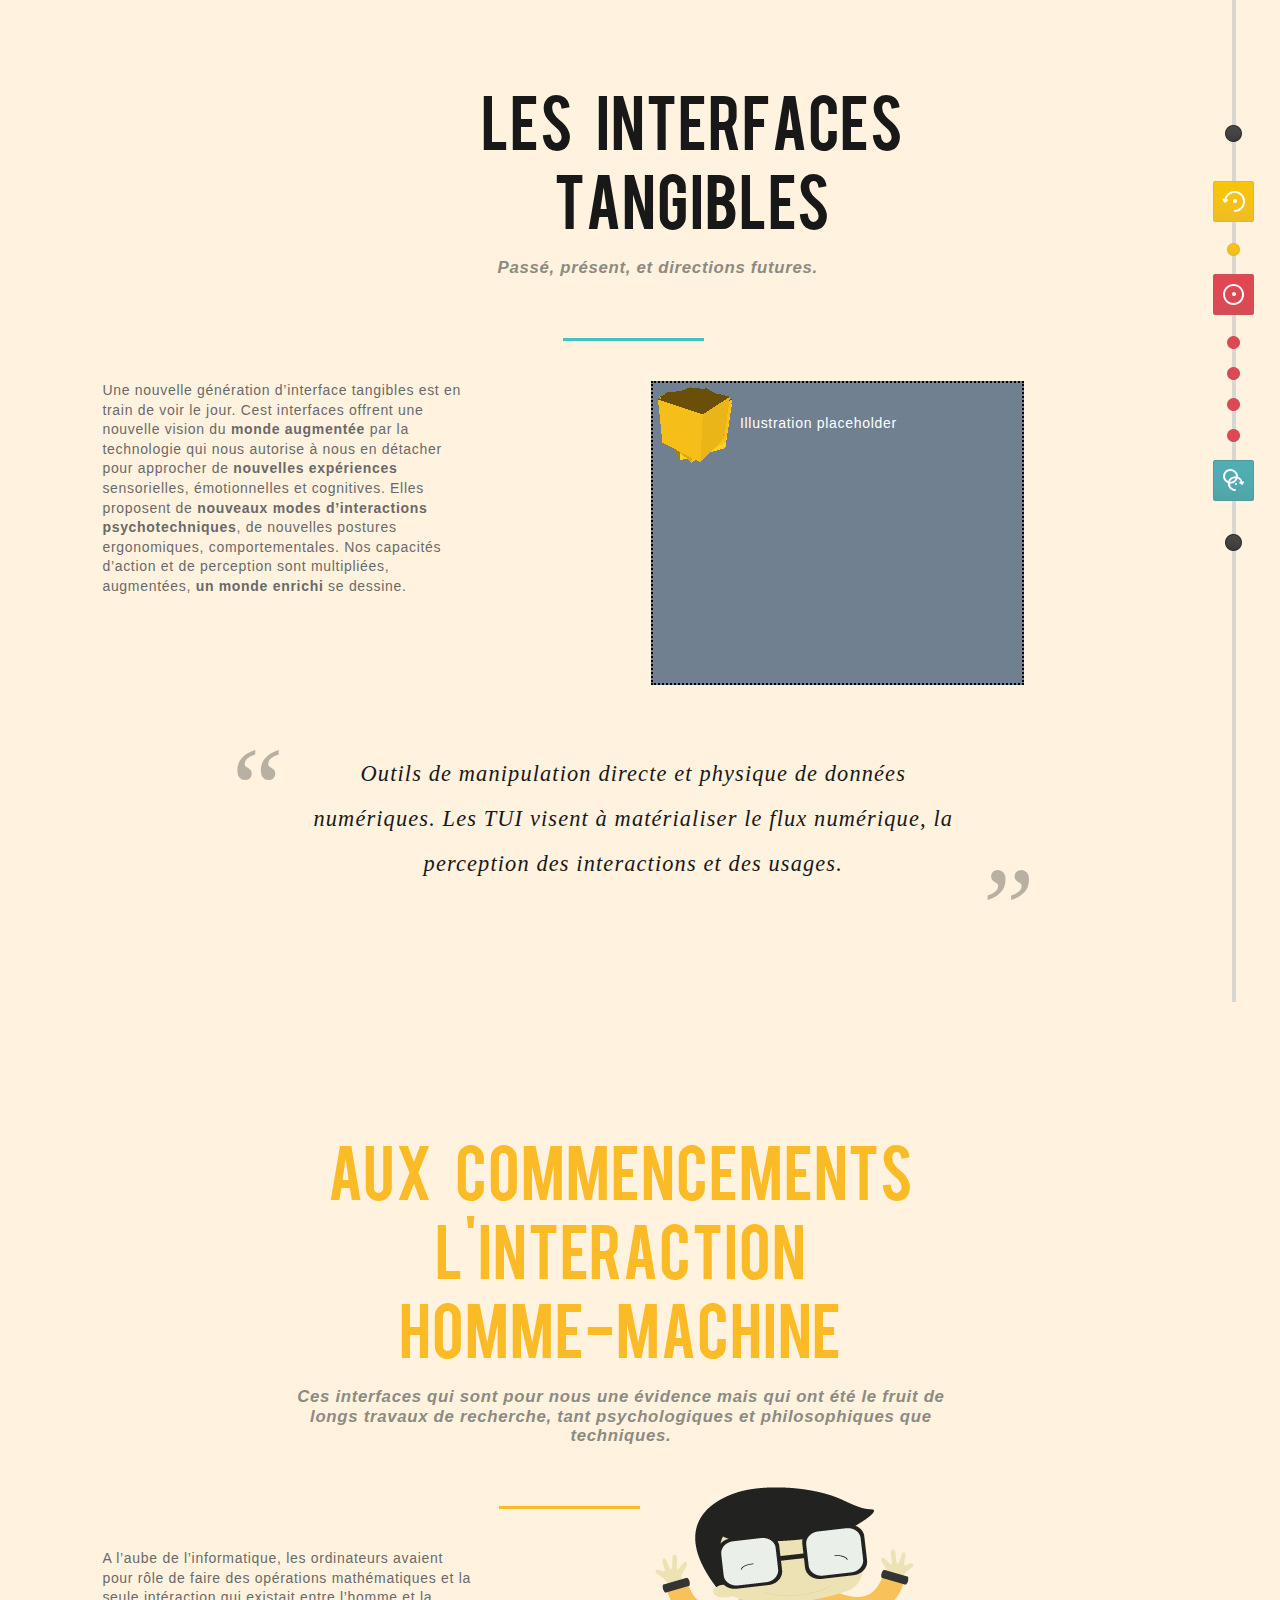
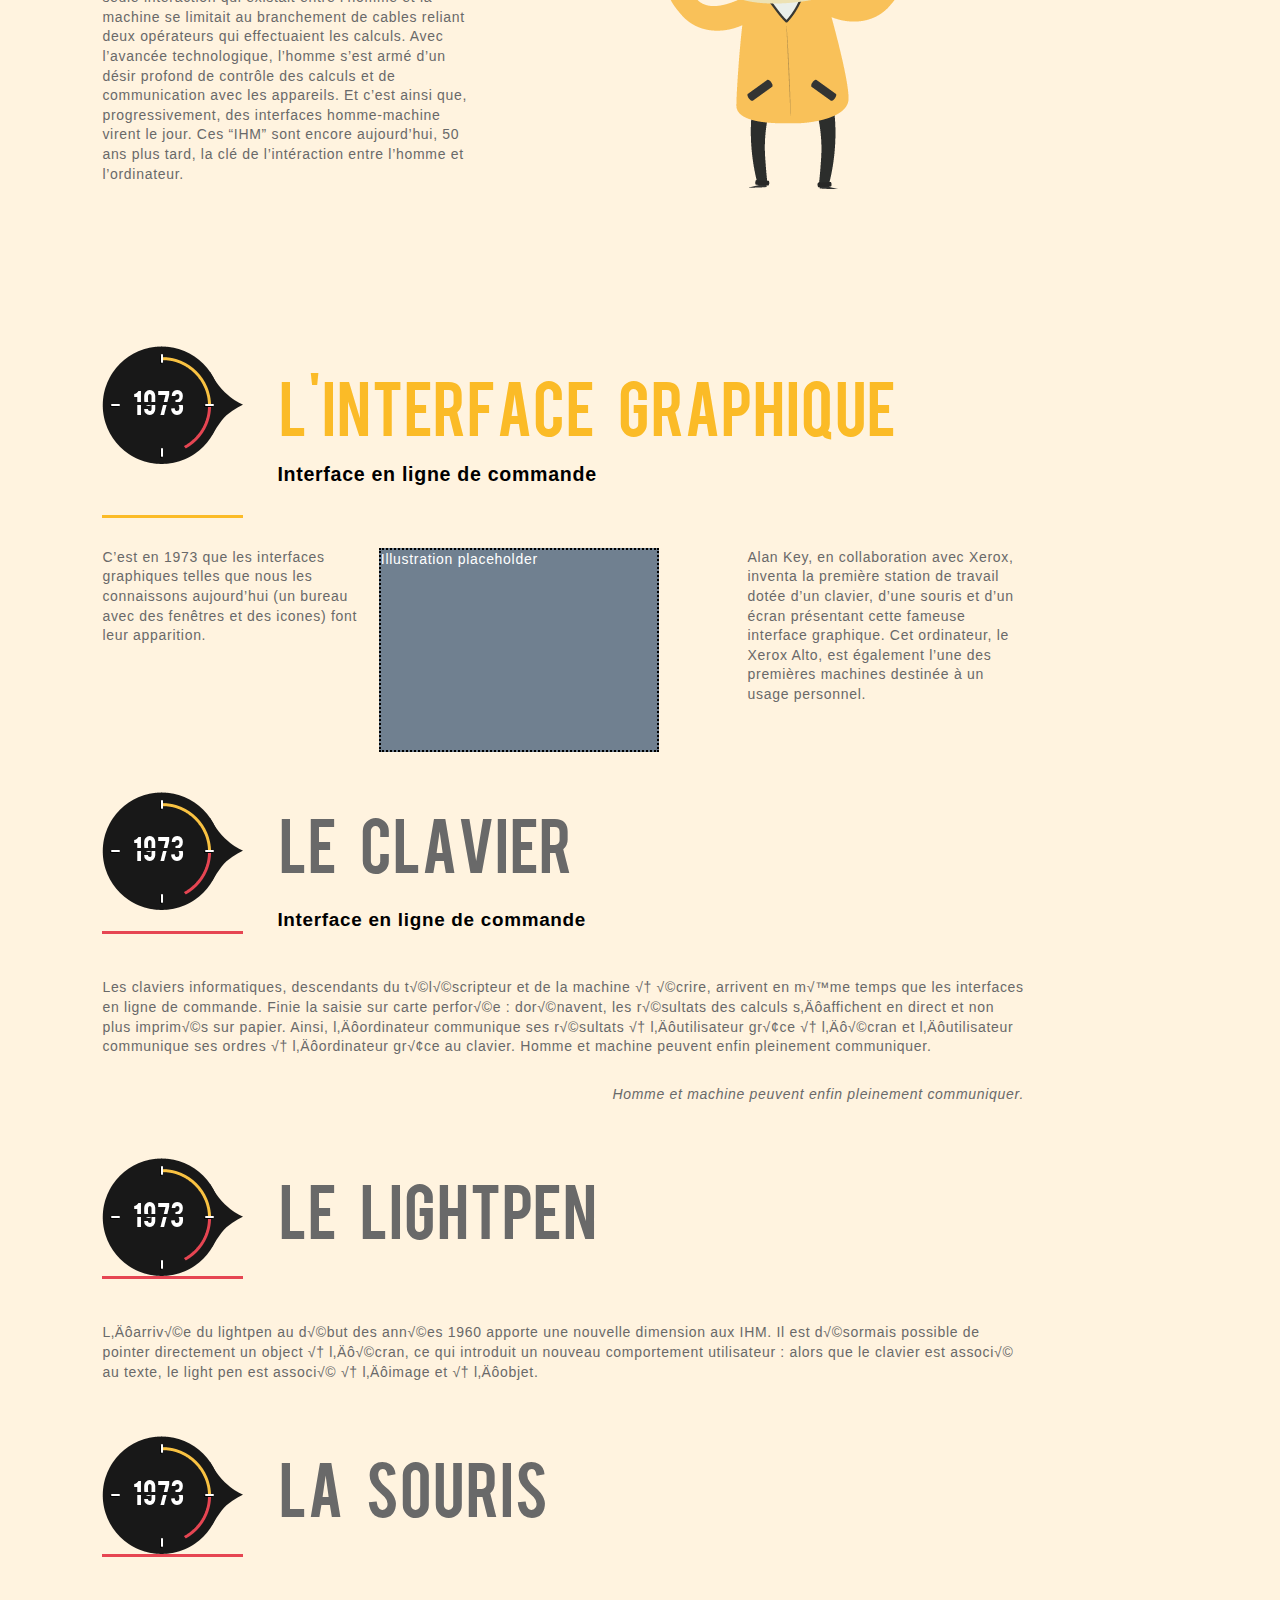
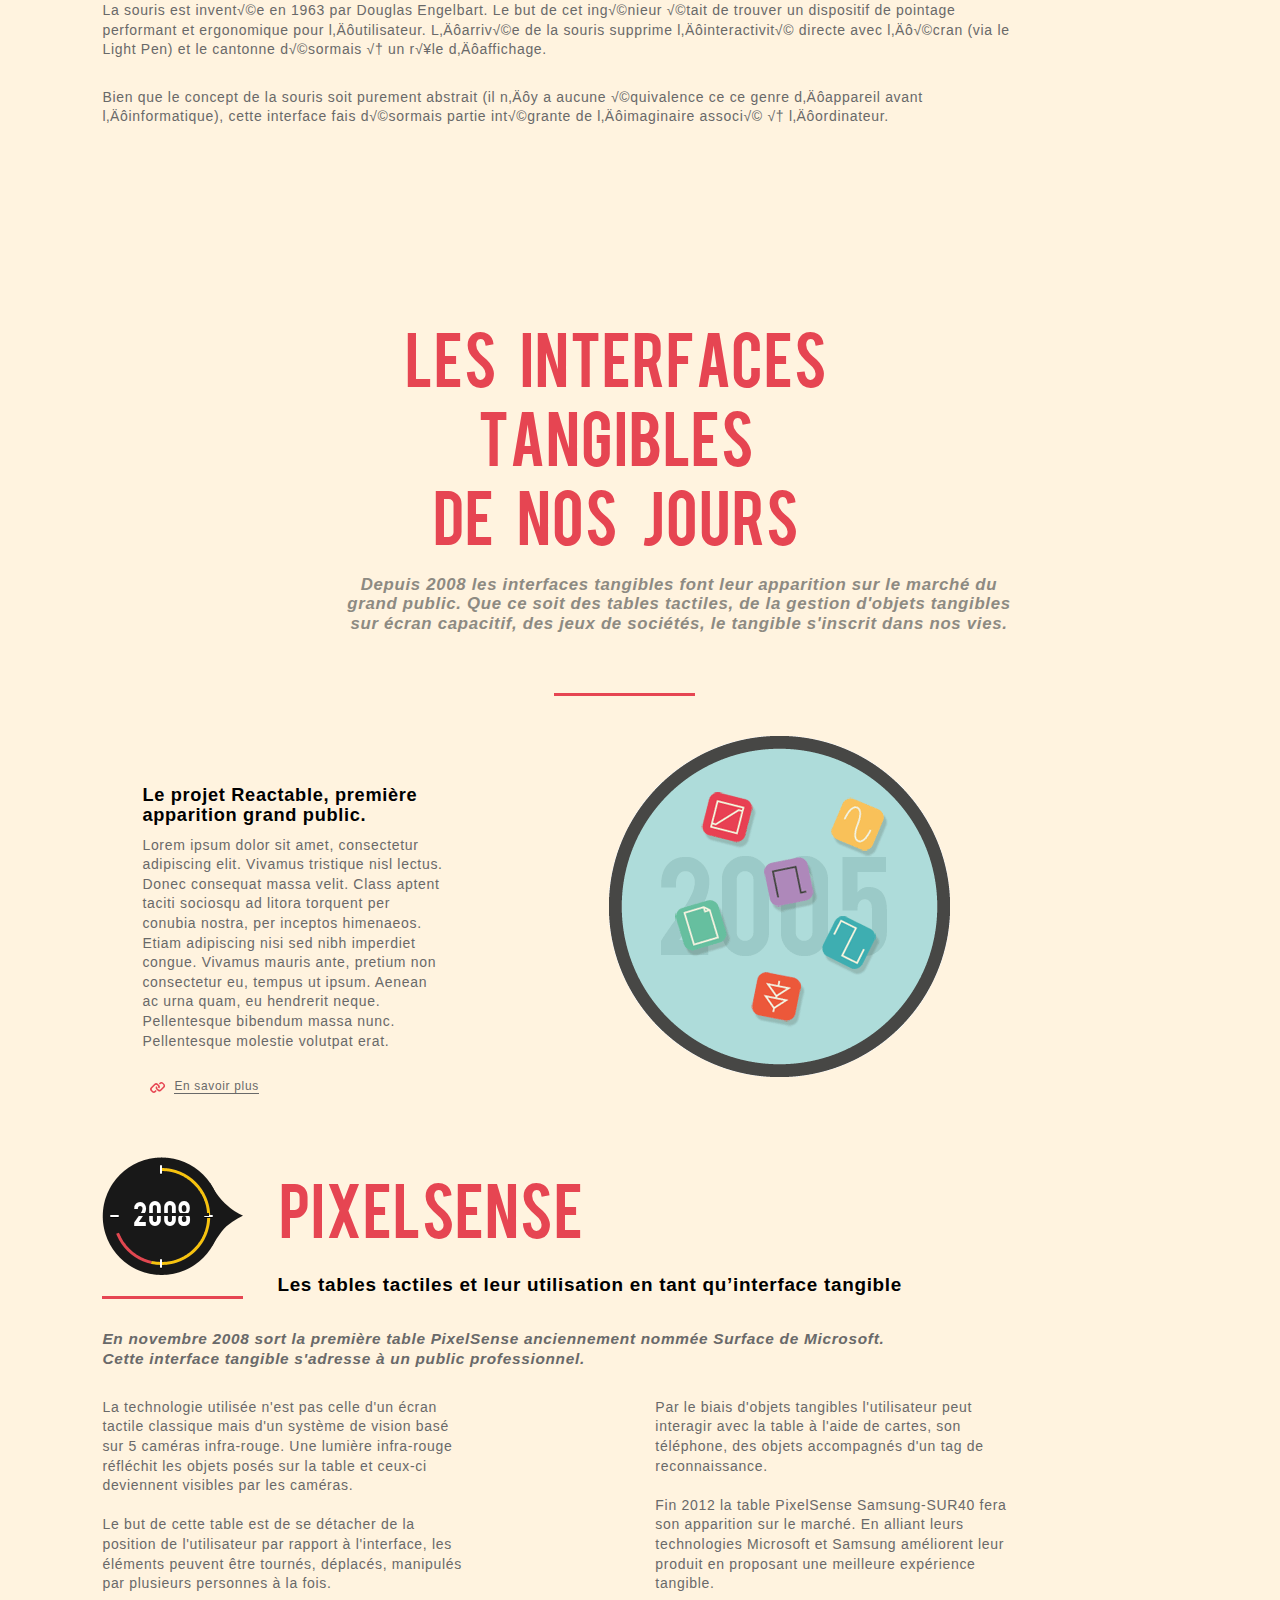
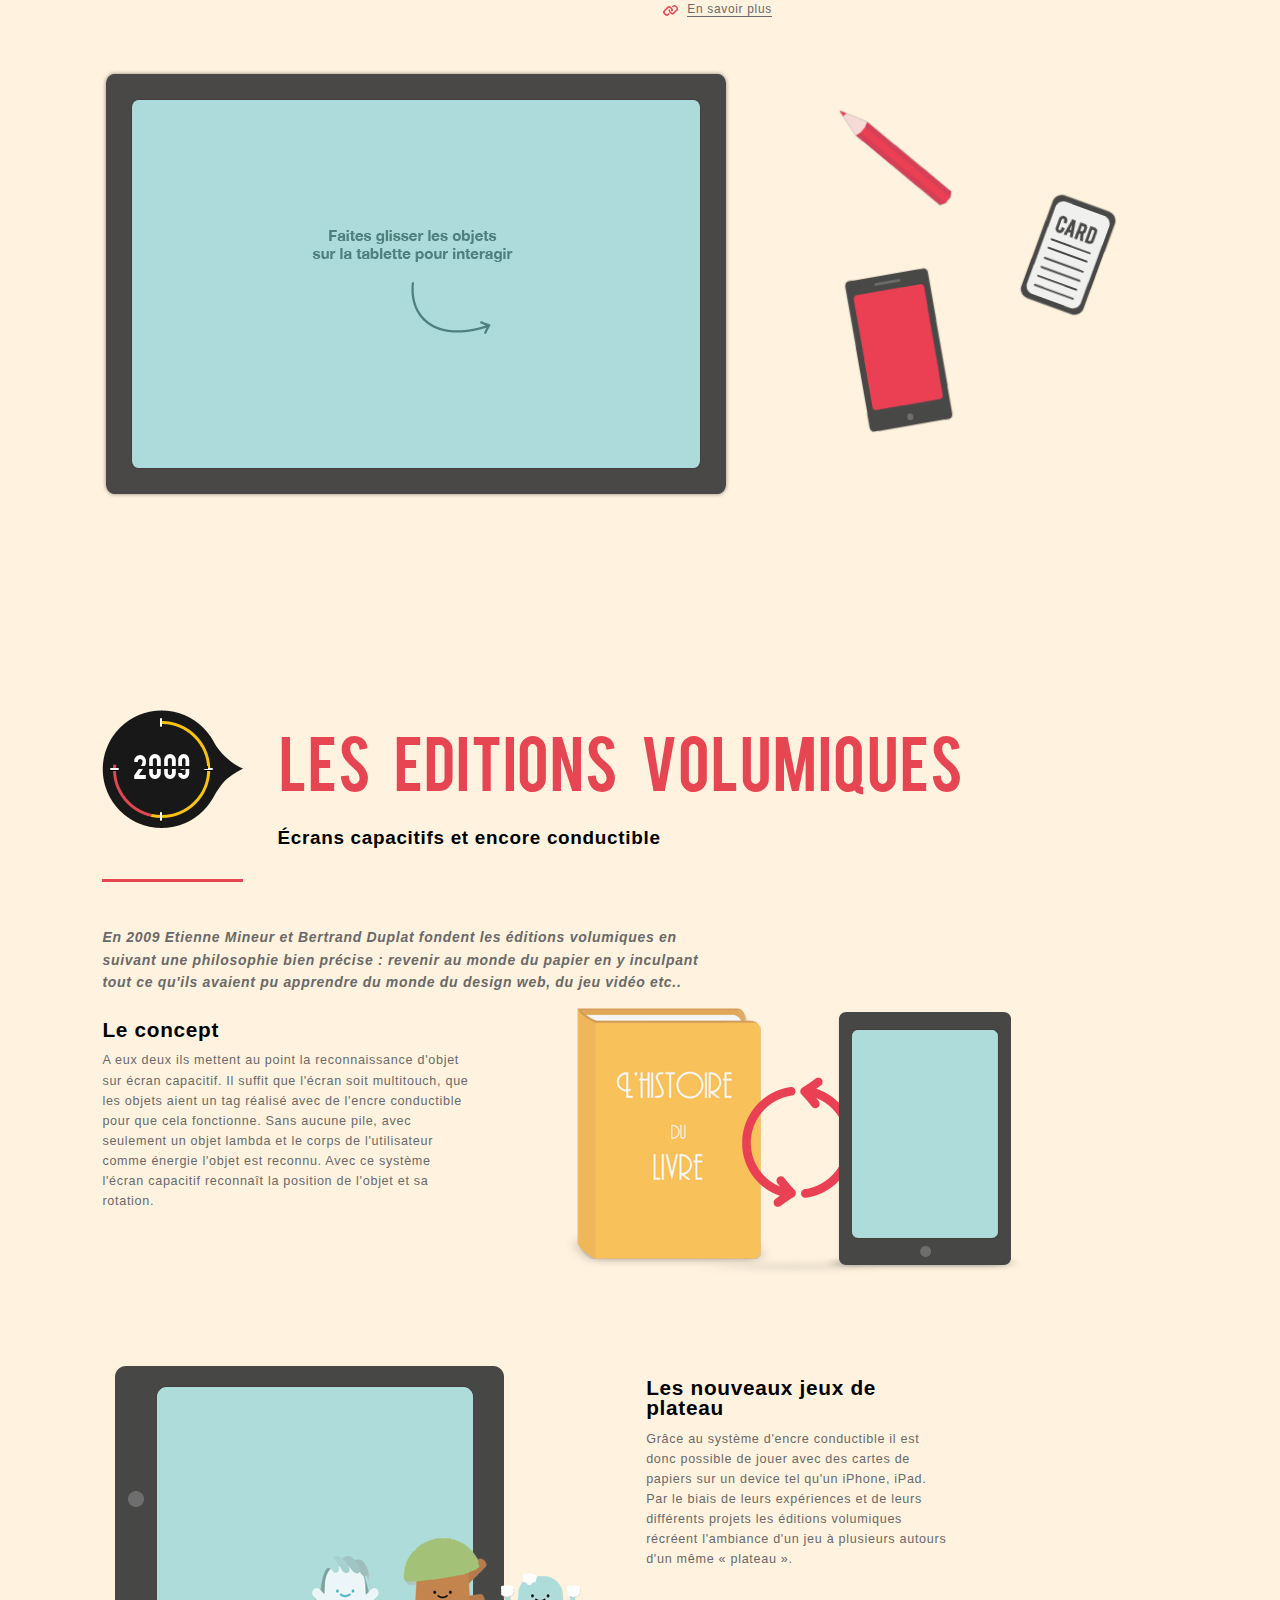
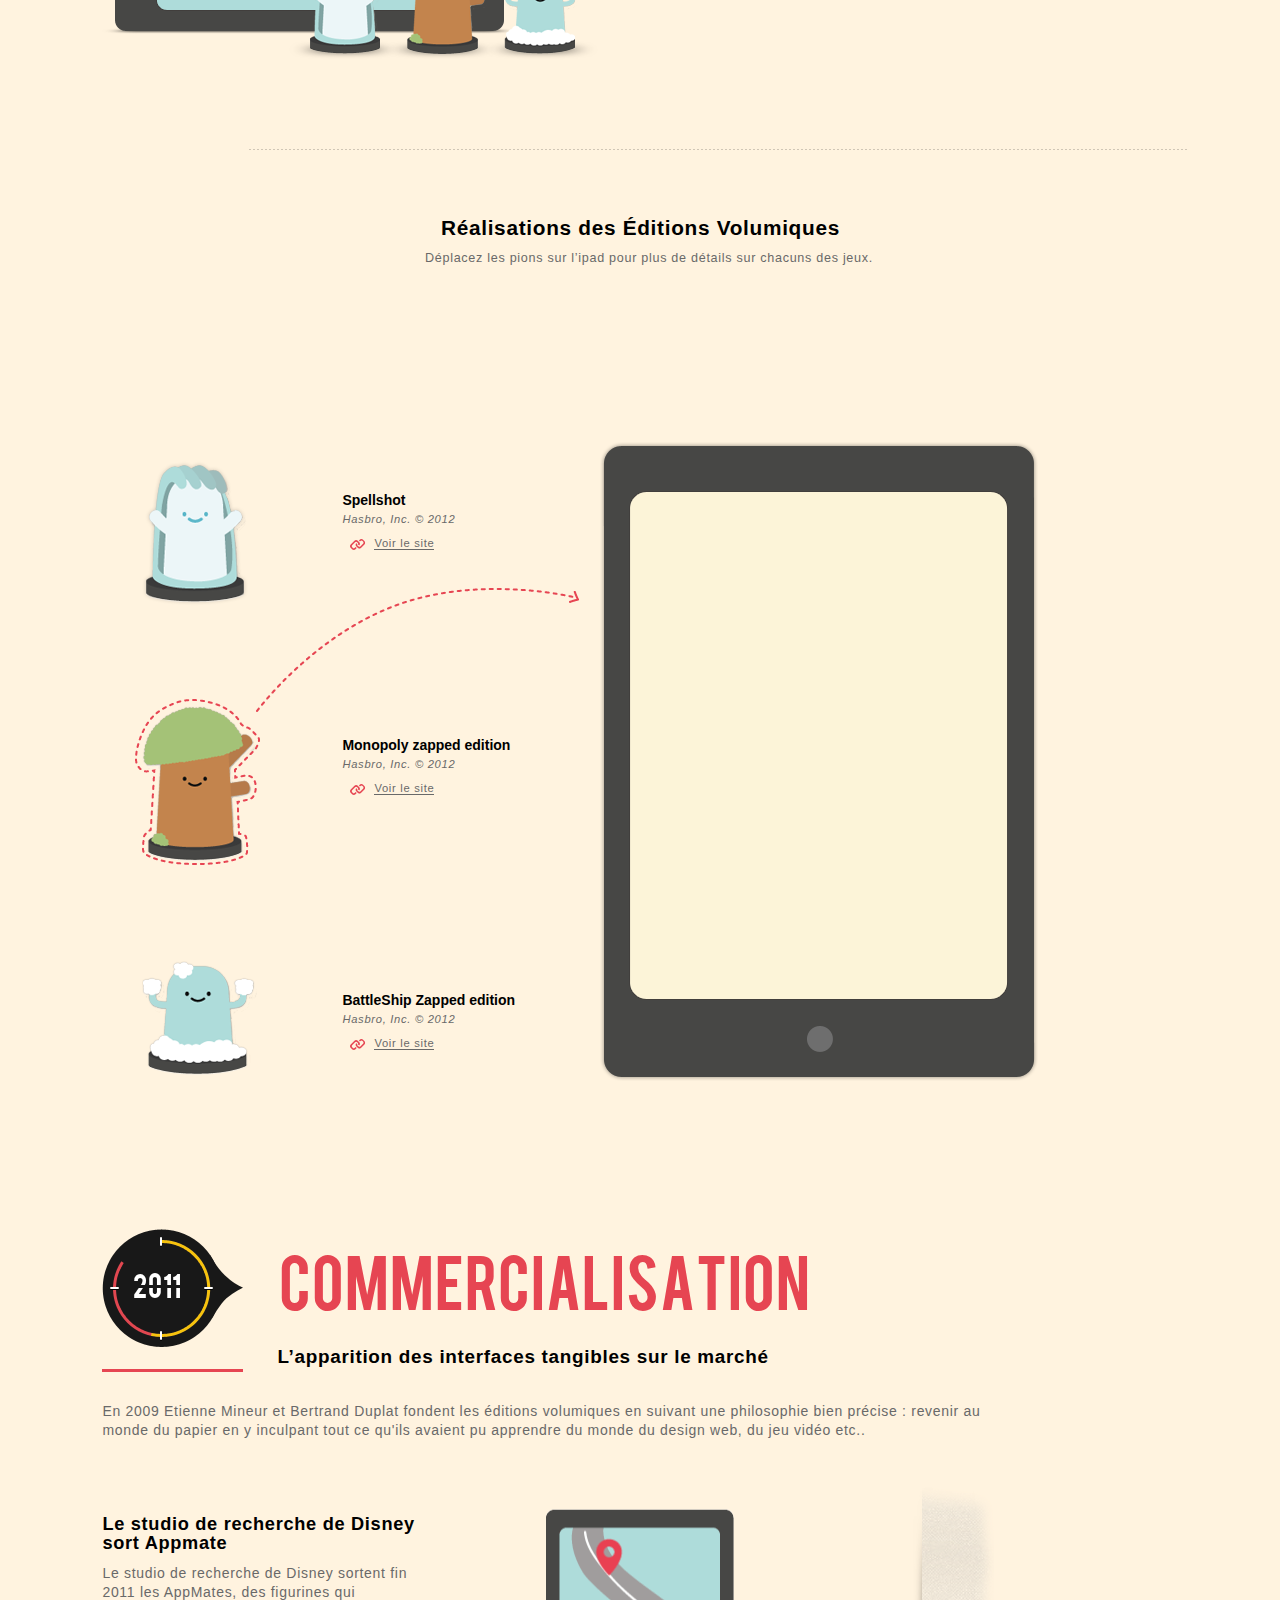
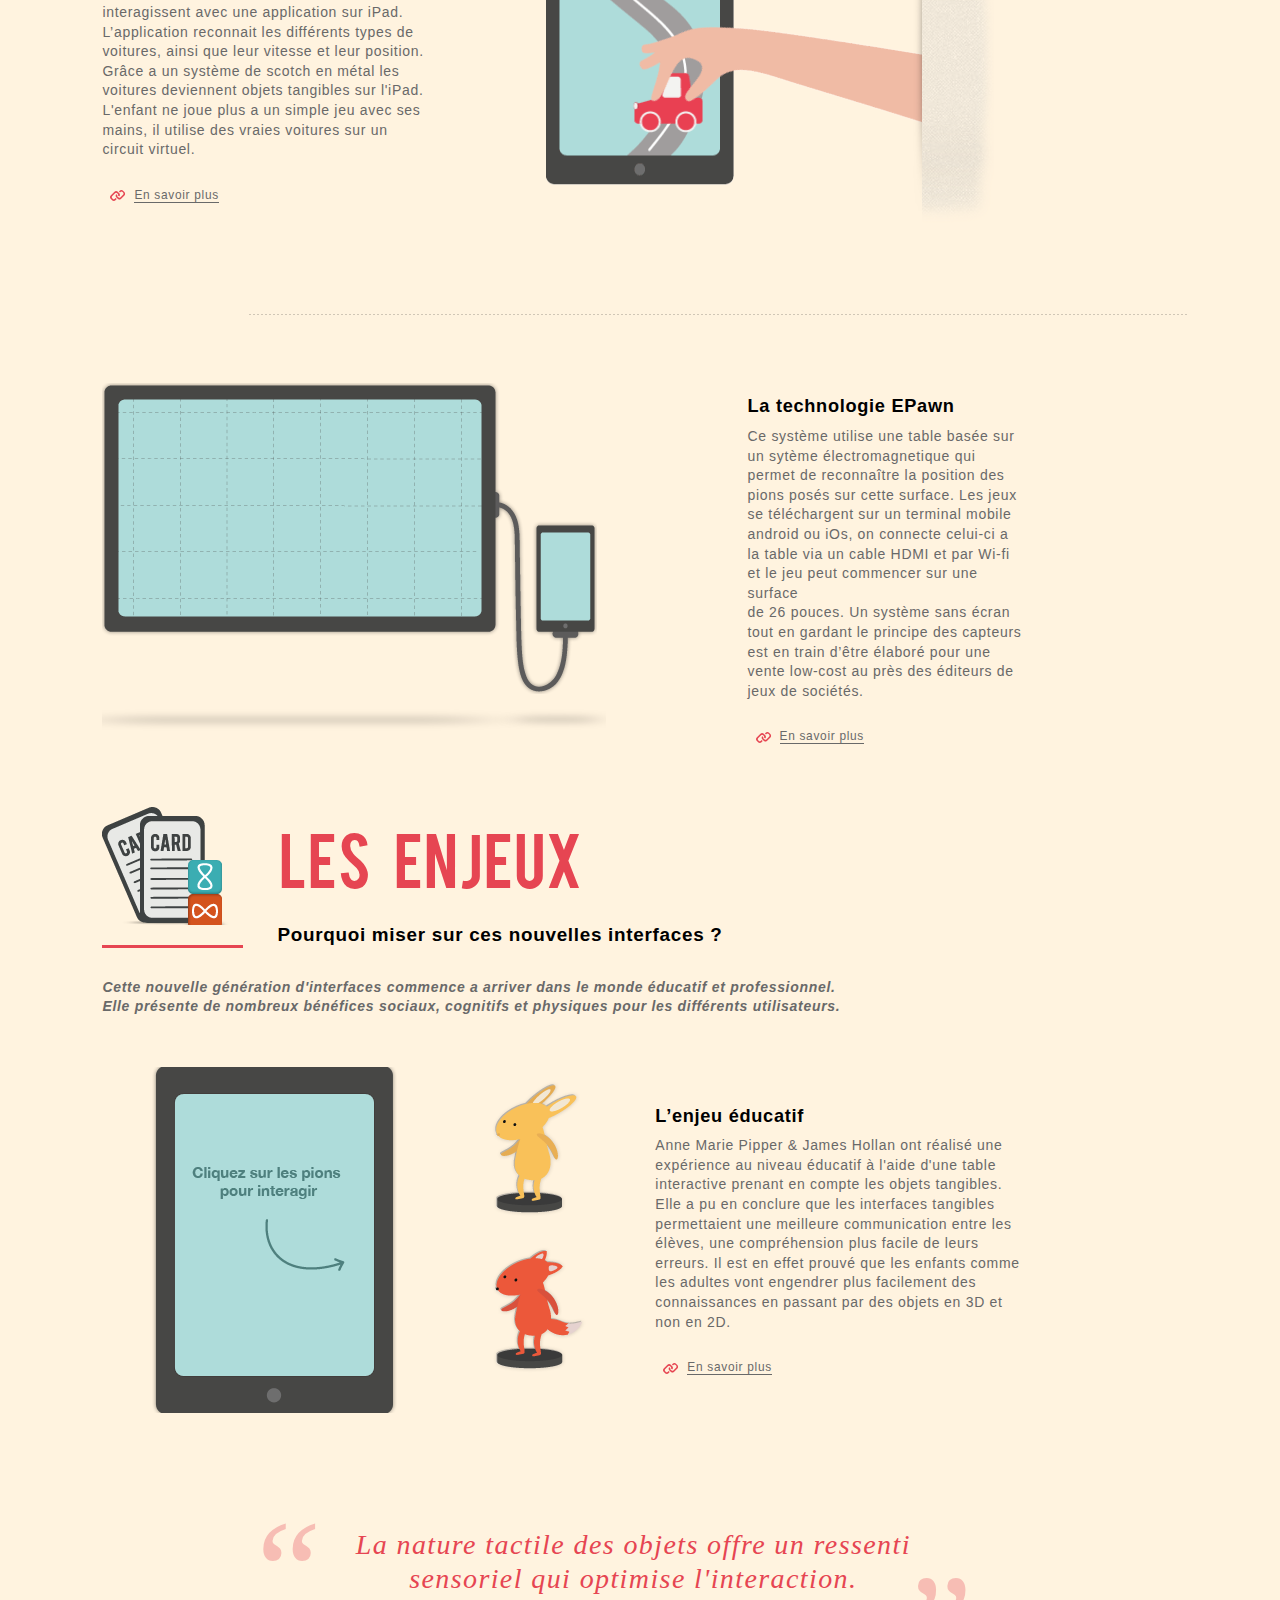
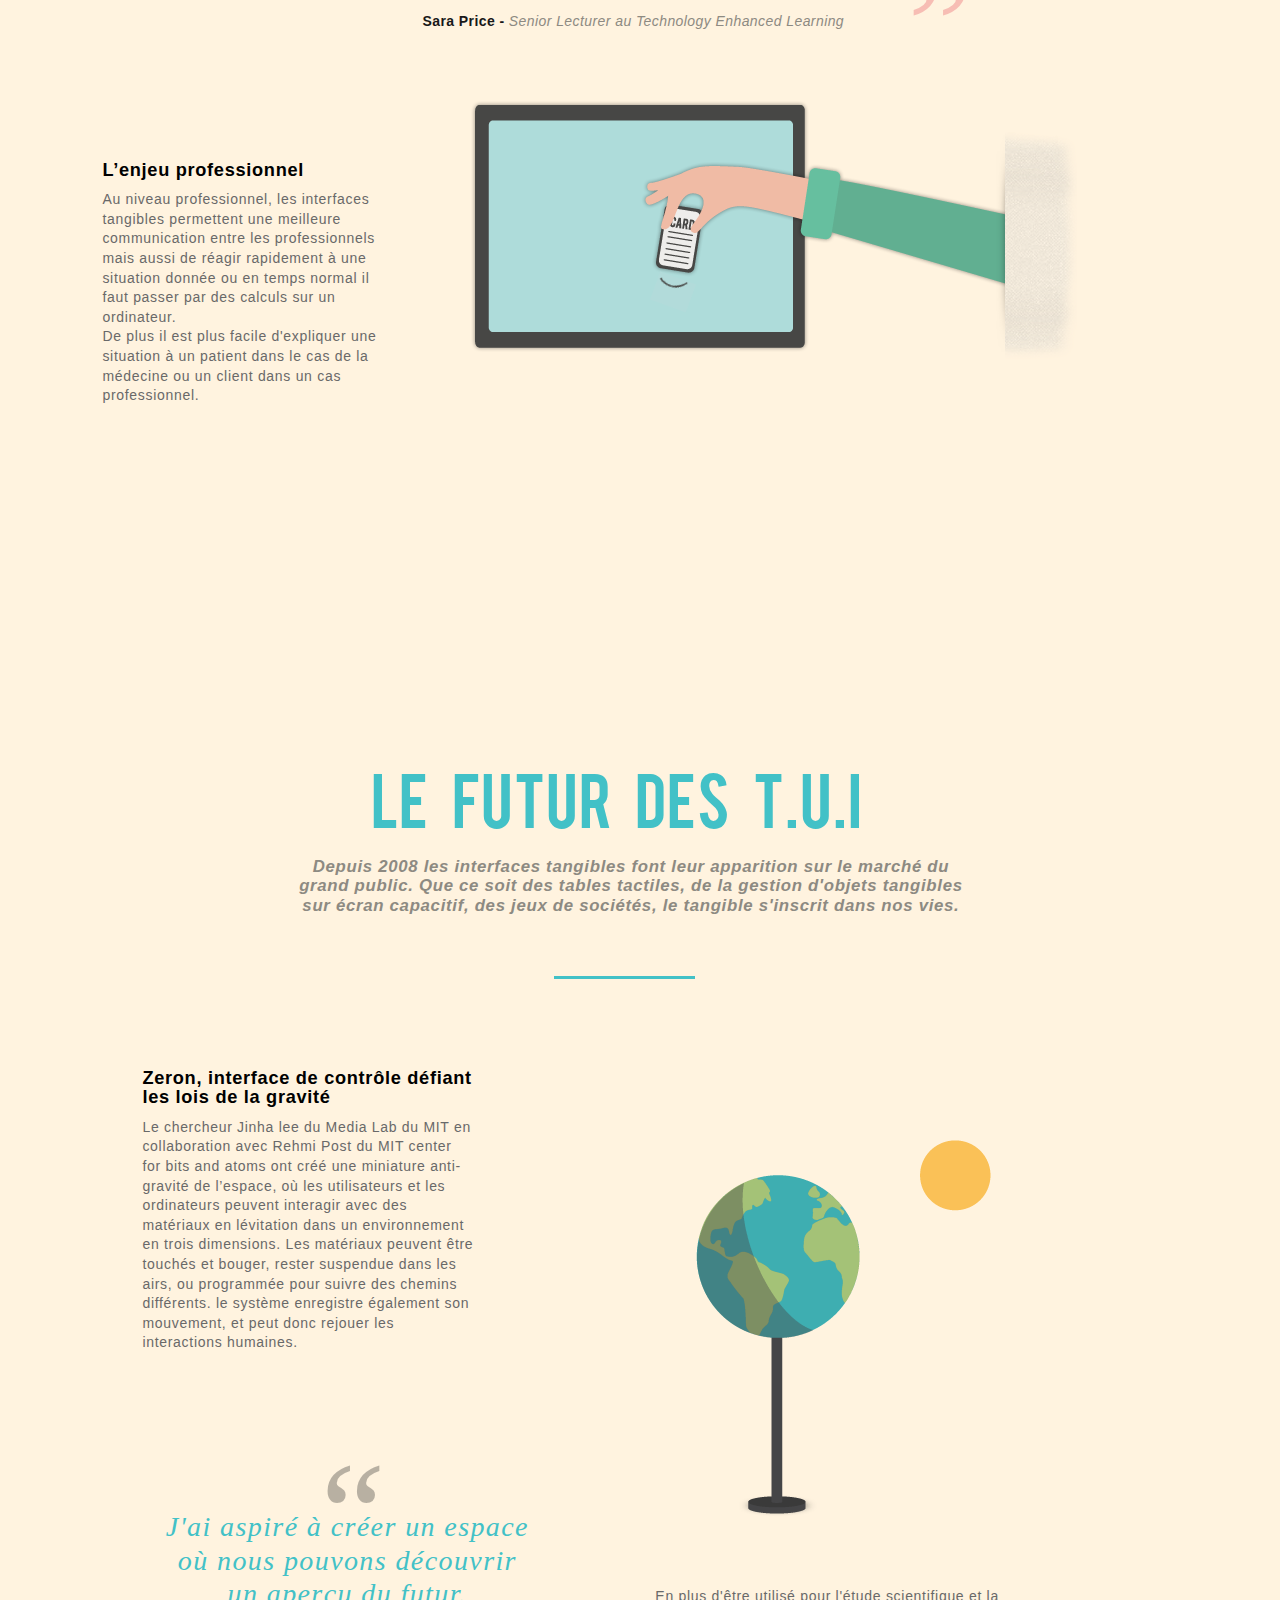
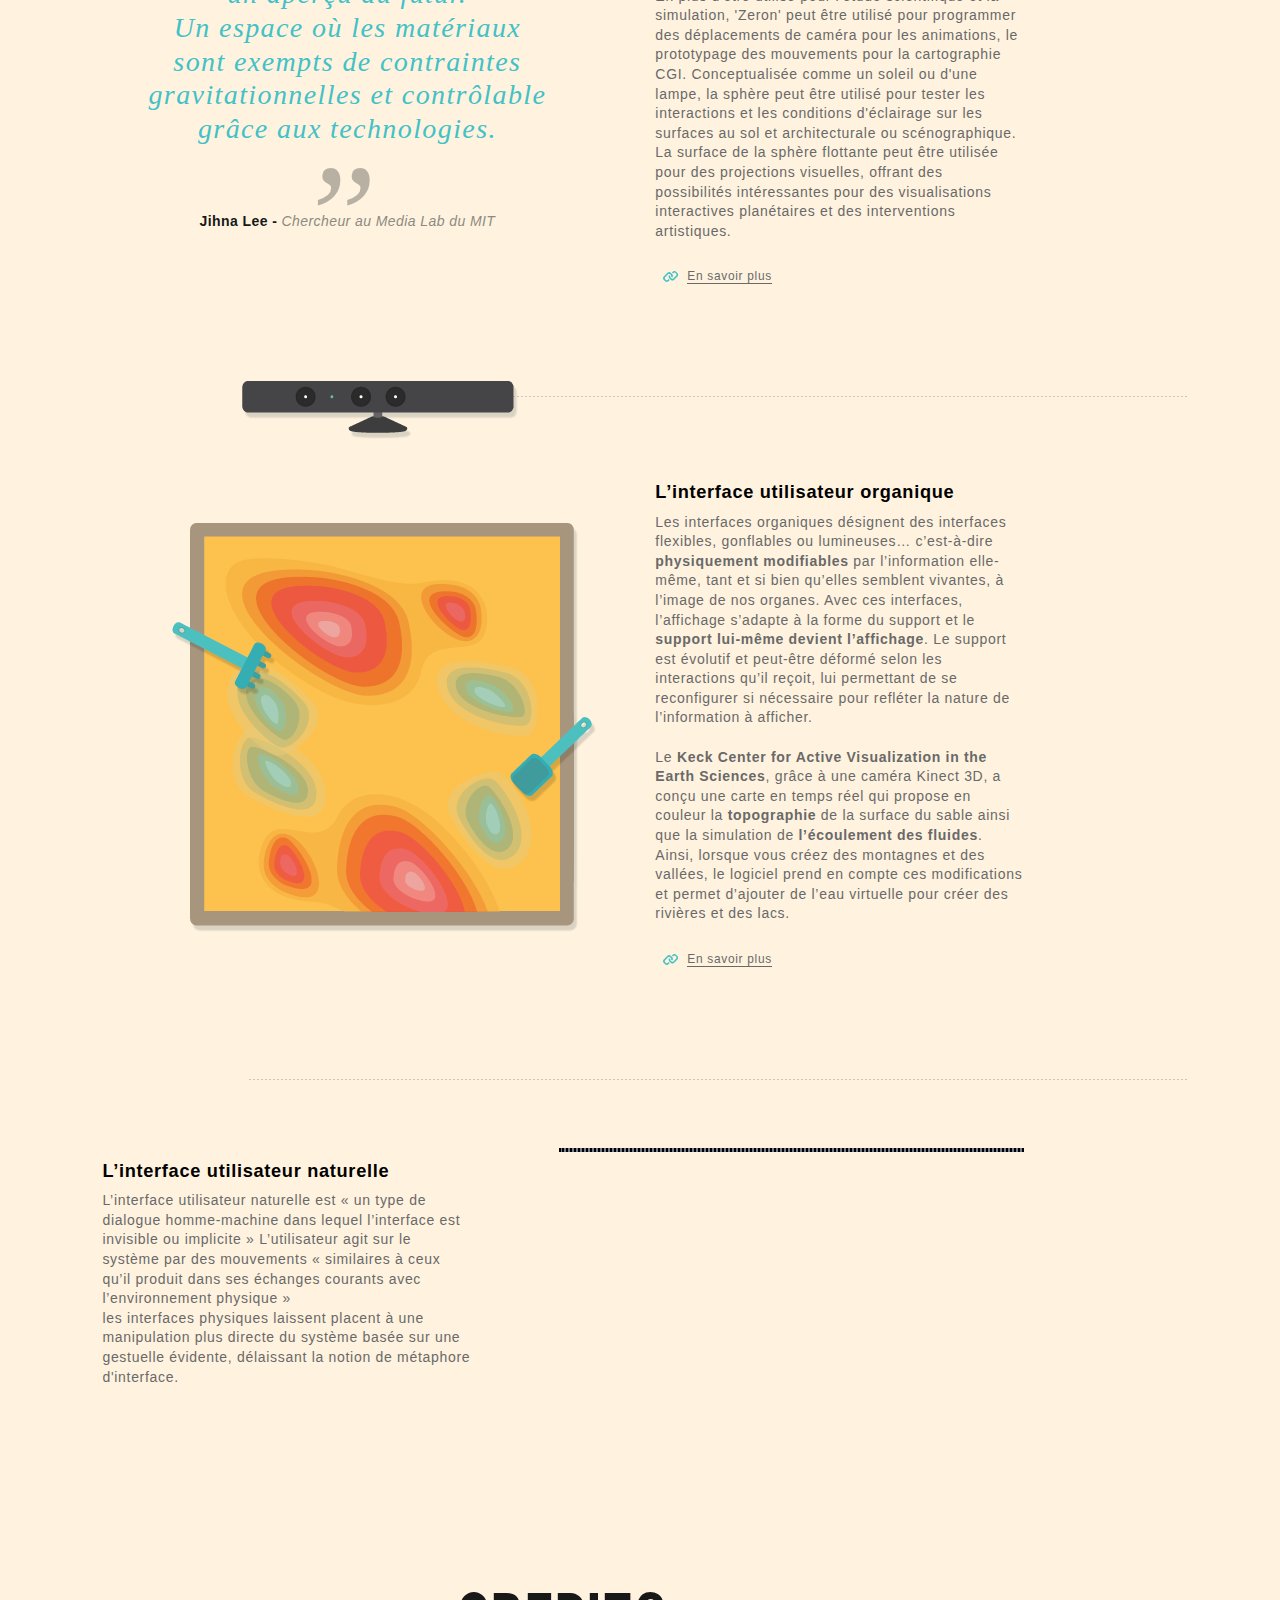
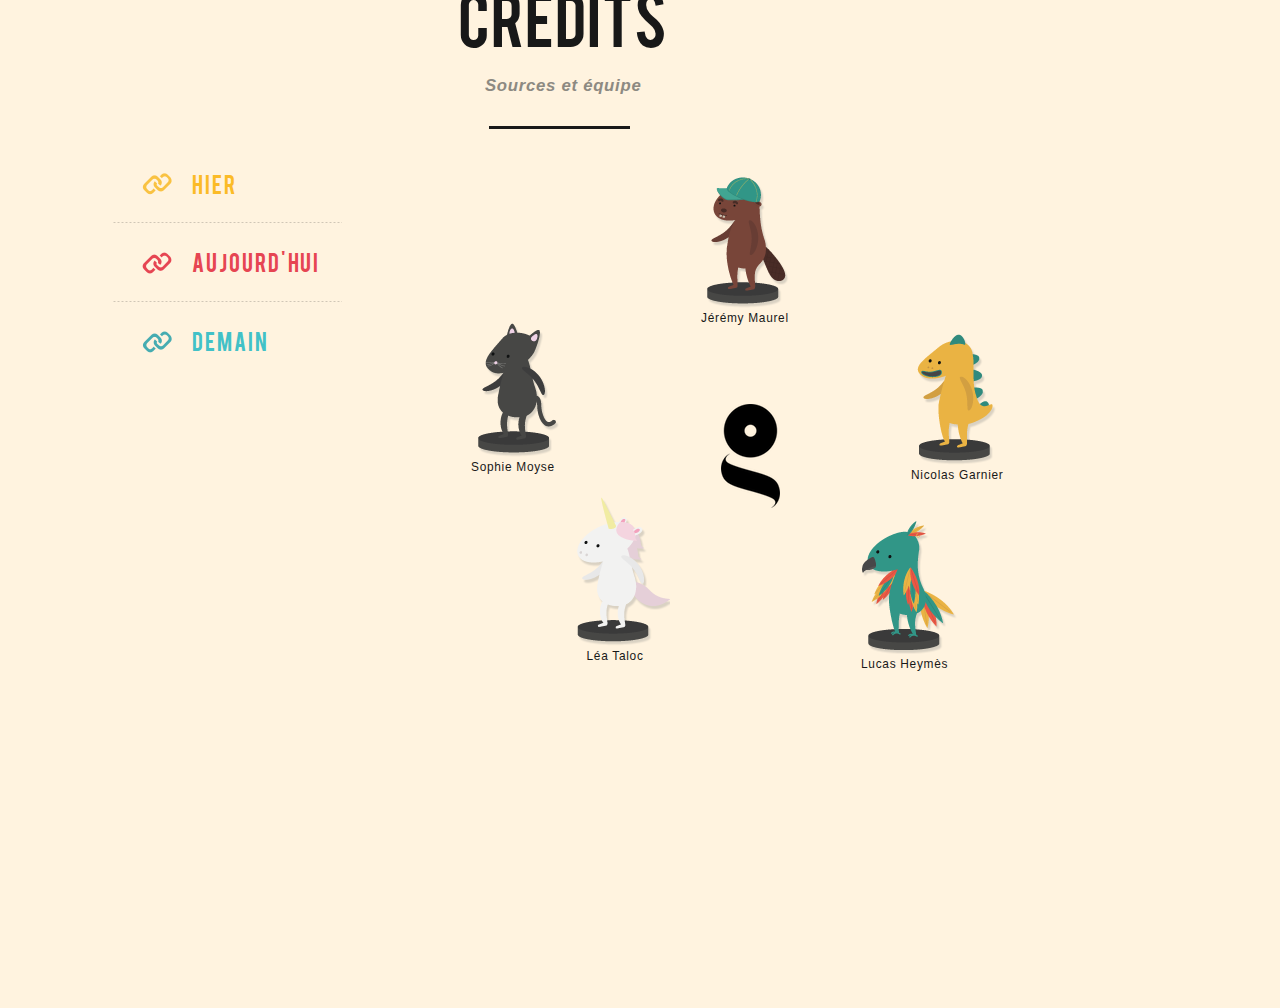
==== commit a9048813: "Crédits + timer + links" ====
--- a/index.html
+++ b/index.html
@@ -9,7 +9,7 @@
         <title>Webquest - Interfaces Tangibles - Gobelins CDNL 2013</title>
         <meta name="description" content="Site explicatif dédié aux interfaces tangibles">
         <meta name="viewport" content="width=device-width">
-        <link rel="icon" href="favicon.ico" type="image/x-icon">
+        <link rel="icon" href="favicon.png" type="image/png">
 
         <!-- CSS -->
         <link rel="stylesheet" href="css/normalize.css">
@@ -510,9 +510,8 @@
                             <aside class="left">
                                 <div id="epawn" class="animation">
                                     <div></div>
-                                    &nbsp;
-                                </div>
-                                <div id="epawn_shadow">&nbsp;</div>
+                                </div>
+                                <div id="epawn_shadow"></div>
                             </aside>
                             <p class="right">
                                 <span class="title">La technologie EPawn</span>
@@ -551,6 +550,7 @@
                             <aside class="left">
                                 <div class="animation">
                                     <div id="tablette">
+                                        <div id="fleche" class="active"></div>
                                     <div class="description">
                                         <div id="mini_lapin">
                                             <img src="img/enjeux_educ/_enjeuxeduc_mini_lapin.png" alt="">
@@ -603,7 +603,9 @@
                             <aside class="right">
                                 <div class="animation">
                                     <div id="table"></div>
-                                    <div id="main"></div>
+                                    <div id="main">
+                                        <div id="ondes"></div>
+                                    </div>
                                     <div id="cache"></div>
                                 </div>
                             </aside>
@@ -698,38 +700,93 @@
 
             <section>
                 <article id="credits">
-                    Credits
+                    <div class="content">     
+                        <header>
+                            <h2>Credits</h2>
+                            <span class="baseline">Sources et équipe</span>
+                        </header>
+                        <div class="clearfix"></div>
+
+                        <div id="linecut"></div>
+                        
+                        <div id="links">
+                            <ul>
+                                <li class="hier">
+                                    <span>HIER</span>
+                                    <ul>
+                                        <li><a href="http://ftp.arl.mil/mike/comphist/eniac-story.html" title="ARL - The ENIAC Story">ARL - The ENIAC Story</a></li>
+                                        <li><a href="http://toastytech.com/guis/alto.html" title="Toasty Tech - Xerox Alto">Toasty Tech - Xerox Alto</a></li>
+                                        <li><a href="http://www.cours-informatique-gratuit.fr/debutant/souris-clavier/5.presentation-d-un-clavier" title="CIG - Le clavier">CIG - Le clavier</a></li>
+                                        <li><a href="http://www.commentcamarche.net/contents/histoire/ordinateur.php3" title="CCM - Ordinateur">CCM - Ordinateur</a></li>
+                                    </ul>
+                                </li>
+                                <div class="sep"></div>
+                                <li class="aujourdhui">
+                                    <span>AUJOURD'HUI</span>
+                                    <ul>
+                                        <li><a href="http://xzen-music.fr/le-reactable" title="Le Reactable">XZen-Music - Le Reactable</a></li>
+                                        <li><a href="http://volumique.com/v2/" title="Editions Volumiques">Editions Volumiques</a></li>
+                                        <li><a href="http://www.journaldugeek.com/2012/04/21/jdg-tv-samsung-surface-sur40/" title="JDG - Samsung Surface SUR40">JDG - Samsung Surface SUR40</a></li>
+                                        <li><a href="http://www.journaldugeek.com/2011/09/02/samsung-sur40-microsoft-surface/" title="JDG - Samsung Surface SUR40 2">JDG - Samsung Surface SUR40 2</a></li>
+                                        <li><a href="http://www.appmatestoys.com" title="AppMATes Toys">AppMATes Toys</a></li>
+                                        <li><a href="http://www.epawn.fr" title="ePawn">ePawn</a></li>
+                                        <li><a href="http://www.reactable.com" title="Reactable">Reactable</a></li>
+                                        <li><a href="http://www.microsoft.com/en-us/pixelsense/default.aspx" title="Pixel Sense">Pixel Sense</a></li>
+                                        <li><a href="http://ciid.dk/education/portfolio" title="Copenhagen Institute of Interaction Design">Copenhagen Institute of Interaction Design</a></li>
+                                        <li><a href="http://www.serious-game.fr/wordpress/wp-content/uploads/2012/04/L%E2%80%99EMERGENCE-DES-INTERFACES-TANGIBLES_Claire-Siegel1.pdf" title="Claire Siegel - Interfaces Tangibles">Claire Siegel - Interfaces Tangibles</a></li>
+                                        <li><a href="http://www.cndp.fr/agence-usages-tice/que-dit-la-recherche/les-interfaces-tangibles-en-education-quelles-potentialites-55.htm" title="Interfaces Tangibles & Éducation">Interfaces Tangibles & Éducation</a></li>
+
+                                    </ul>
+                                </li>
+                                <div class="sep"></div>
+                                <li class="demain">
+                                    <span>DEMAIN</span>
+                                    <ul>
+                                        <li><a href="http://www.semageek.com/la-realite-augmentee-envahit-un-bac-a-sable-pour-simuler-lecoulement-des-fluides/" title="Semageek - Bac à sable">Semageek - Bac à sable</a></li>
+                                        <li><a href="http://www.semageek.com/zeron-une-interface-de-controle-qui-defi-les-lois-de-la-gravite/" title="Semageek - Zeron">Semageek - Zeron</a></li>
+                                        <li><a href="http://cba.mit.edu" title="MIT - Center of Bits and Atoms">MIT - Center of Bits and Atoms</a></li>
+                                    </ul>
+                                </li>
+                            </ul>
+                        </div>
+                        <aside class="right">
+                            <div class="animation">
+                                <div class="pions">
+                                    <div id="jeremy"><span>Jérémy Maurel</span></div>
+                                    <div id="sophie"><span>Sophie Moyse</span></div>
+                                    <div id="lea"><span>Léa Taloc</span></div>
+                                    <div id="nicolas"><span>Nicolas Garnier</span></div>
+                                    <div id="lucas"><span>Lucas Heymès</span></div>
+                                </div>
+                                <div id="gobelins"></div>
+                            </div>
+                        </aside>
+                    </div>
                 </article>
-            </section>
-                
+            </section>              
             </div> <!-- end div.articles -->
-
         </div>  <!-- end div.wrapper -->
-
         <!--    NAVIGATION      -->
         <aside>
             <nav>
                 <ul>
                     <li id="home"><a href="#home" title="Home">Home</a></li>
                     <li id="hier" class="hier"><a href="#hier_au_commencement" title="Hier">Hier</a></li>
-                    <li id="hier_1" class="hier inner active"><a href="#hier_interface_graphique" title="Interfaces">Interfaces</a></li>
+                    <li id="hier_1" class="hier inner"><a href="#hier_interface_graphique" title="Interfaces">Interfaces</a></li>
 
                     <li id="aujourdhui"><a href="#denosjours" title="De nos jours">De nos jours</a></li>
-                    <li id="aujourdhui_1" class="aujourdhui inner active"><a href="#pixel_sense" title="Pixel Sense">Pixel Sense</a></li>
+                    <li id="aujourdhui_1" class="aujourdhui inner"><a href="#pixel_sense" title="Pixel Sense">Pixel Sense</a></li>
                     <li id="aujourdhui_2" class="aujourdhui inner"><a href="#editions_volumiques" title="Ed.Volumiques">Ed.Volumiques</a></li>
                     <li id="aujourdhui_3" class="aujourdhui inner"><a href="#commercialisation" title="Commercialisation">Commercialisation</a></li>
                     <li id="aujourdhui_4" class="aujourdhui inner"><a href="#enjeux" title="Les Enjeux">Aujourd'hui_4</a></li>
 
                     <li id="demain"><a href="#demain" title="Demain">Demain</a></li>
  
-
                     <li id="credits"><a href="#credits" title="Credits">Credits</a></li>
                 </ul>
             </nav>
         </aside>
-
         <script type="text/javascript" src="js/main.js"/> 
-
         <script type="text/javascript">
             var _gaq = _gaq || [];
             _gaq.push(['_setAccount', 'UA-35902643-1']);
@@ -740,7 +797,6 @@
                 ga.src = ('https:' == document.location.protocol ? 'https://ssl' : 'http://www') + '.google-analytics.com/ga.js';
                 var s = document.getElementsByTagName('script')[0]; s.parentNode.insertBefore(ga, s);
             })();
-        </script>
-    
+        </script> 
     </body>
 </html>--- a/stylesheets/screen.css
+++ b/stylesheets/screen.css
@@ -447,8 +447,9 @@
   position: absolute;
   width: 88px;
   z-index: 1000000;
-}
-/* line 424, ../sass/screen.scss */
+  opacity: 0;
+}
+/* line 426, ../sass/screen.scss */
 aside nav div.tooltip span {
   color: #FFFFFF;
   display: block;
@@ -458,7 +459,7 @@
   text-indent: 0;
   text-shadow: 0 1px 0 black;
 }
-/* line 435, ../sass/screen.scss */
+/* line 437, ../sass/screen.scss */
 aside nav div.tooltip:after {
   border-color: transparent transparent transparent #474745;
   border-style: solid;
@@ -475,21 +476,21 @@
 
 /* Articles Aside */
 /* **** HOME **** */
-/* line 459, ../sass/screen.scss */
+/* line 461, ../sass/screen.scss */
 article#home header {
   margin: 20px 25%;
 }
-/* line 462, ../sass/screen.scss */
+/* line 464, ../sass/screen.scss */
 article#home header h1, article#home header h2, article#home header h3 {
   color: #181818;
 }
-/* line 466, ../sass/screen.scss */
+/* line 468, ../sass/screen.scss */
 article#home header h1 {
   text-align: center;
   line-height: 1.3em;
   width: 720px;
 }
-/* line 472, ../sass/screen.scss */
+/* line 474, ../sass/screen.scss */
 article#home header span.baseline {
   display: block;
   font-size: 1.2em;
@@ -499,58 +500,58 @@
   margin: 0;
   color: #8d8a82;
 }
-/* line 482, ../sass/screen.scss */
+/* line 484, ../sass/screen.scss */
 article#home p.heading {
   display: inline-block;
   margin: 0;
   width: 40%;
 }
-/* line 487, ../sass/screen.scss */
+/* line 489, ../sass/screen.scss */
 article#home aside {
   float: right;
   width: 40%;
 }
-/* line 491, ../sass/screen.scss */
+/* line 493, ../sass/screen.scss */
 article#home aside.placeholder {
   height: 300px;
 }
-/* line 495, ../sass/screen.scss */
+/* line 497, ../sass/screen.scss */
 article#home div#linecut {
   background-color: #42c1c7;
   margin: 40px 50%;
 }
-/* line 500, ../sass/screen.scss */
+/* line 502, ../sass/screen.scss */
 article#home blockquote {
   width: 650px;
   padding: 0 18%;
 }
-/* line 505, ../sass/screen.scss */
+/* line 507, ../sass/screen.scss */
 article#home img {
   display: inline-block;
 }
 
 /* **** HIER **** */
-/* line 511, ../sass/screen.scss */
+/* line 513, ../sass/screen.scss */
 article#hier_au_commencement header {
   margin: 20px 21%;
 }
-/* line 514, ../sass/screen.scss */
+/* line 516, ../sass/screen.scss */
 article#hier_au_commencement header h1, article#hier_au_commencement header h2, article#hier_au_commencement header h3 {
   color: #fbbb27;
 }
-/* line 518, ../sass/screen.scss */
+/* line 520, ../sass/screen.scss */
 article#hier_au_commencement header h1 {
   text-align: center;
   line-height: 1.3em;
   width: 650px;
 }
-/* line 524, ../sass/screen.scss */
+/* line 526, ../sass/screen.scss */
 article#hier_au_commencement header h2 {
   text-align: center;
   line-height: 1.3em;
   width: 650px;
 }
-/* line 530, ../sass/screen.scss */
+/* line 532, ../sass/screen.scss */
 article#hier_au_commencement header span.baseline {
   display: block;
   font-size: 1.2em;
@@ -560,22 +561,22 @@
   margin: 0;
   color: #8d8a82;
 }
-/* line 540, ../sass/screen.scss */
+/* line 542, ../sass/screen.scss */
 article#hier_au_commencement p.heading {
   display: inline-block;
   margin: 0;
   width: 40%;
 }
-/* line 545, ../sass/screen.scss */
+/* line 547, ../sass/screen.scss */
 article#hier_au_commencement aside {
   float: right;
   width: 40%;
 }
-/* line 550, ../sass/screen.scss */
+/* line 552, ../sass/screen.scss */
 article#hier_au_commencement aside div.animation div {
   display: inline-block;
 }
-/* line 554, ../sass/screen.scss */
+/* line 556, ../sass/screen.scss */
 article#hier_au_commencement aside div.animation div#tete {
   background: url("../img/hiroshii/_hiroshii_tete.png") center center no-repeat;
   height: 117px;
@@ -587,85 +588,85 @@
   -webkit-animation: 2s linear 0s alternate none infinite hiroshii;
   -moz-animation: 2s linear 0s alternate none infinite hiroshii;
 }
-/* line 566, ../sass/screen.scss */
+/* line 568, ../sass/screen.scss */
 article#hier_au_commencement aside div.animation div#corps {
   background: url("../img/hiroshii/_hiroshii_corps.png") center center no-repeat;
   width: 259px;
   height: 240px;
 }
-/* line 575, ../sass/screen.scss */
+/* line 577, ../sass/screen.scss */
 article#hier_au_commencement div#linecut {
   background-color: #fbbb27;
   margin: 40px 43%;
 }
 
 /* **** HIER : L'INTERFACE GRAPHIQUE **** */
-/* line 584, ../sass/screen.scss */
+/* line 586, ../sass/screen.scss */
 article#hier_interface_graphique header h3 {
   color: #fbbb27;
   text-align: center;
   line-height: 1.3em;
 }
-/* line 589, ../sass/screen.scss */
+/* line 591, ../sass/screen.scss */
 article#hier_interface_graphique header span.baseline {
   display: block;
   font-size: 1.4em;
   font-style: normal;
 }
-/* line 595, ../sass/screen.scss */
+/* line 597, ../sass/screen.scss */
 article#hier_interface_graphique p {
   display: inline-block;
   margin: 0;
 }
-/* line 599, ../sass/screen.scss */
+/* line 601, ../sass/screen.scss */
 article#hier_interface_graphique p.left {
   width: 30%;
   float: left;
 }
-/* line 604, ../sass/screen.scss */
+/* line 606, ../sass/screen.scss */
 article#hier_interface_graphique p.right {
   width: 30%;
 }
-/* line 608, ../sass/screen.scss */
+/* line 610, ../sass/screen.scss */
 article#hier_interface_graphique aside {
   display: inline-block;
   width: 30%;
 }
-/* line 611, ../sass/screen.scss */
+/* line 613, ../sass/screen.scss */
 article#hier_interface_graphique aside div.animation {
   float: left;
 }
-/* line 616, ../sass/screen.scss */
+/* line 618, ../sass/screen.scss */
 article#hier_interface_graphique aside.placeholder {
   height: 200px;
 }
-/* line 619, ../sass/screen.scss */
+/* line 621, ../sass/screen.scss */
 article#hier_interface_graphique div#linecut {
   background-color: #fbbb27;
   margin-top: 30px;
 }
 
 /* **** AUJOURDH'UI **** */
-/* line 627, ../sass/screen.scss */
+/* line 629, ../sass/screen.scss */
 article#denosjours header {
   margin: 20px 21%;
 }
-/* line 629, ../sass/screen.scss */
+/* line 631, ../sass/screen.scss */
 article#denosjours header h1, article#denosjours header h2, article#denosjours header h3 {
   color: #e64552;
 }
-/* line 632, ../sass/screen.scss */
+/* line 634, ../sass/screen.scss */
 article#denosjours header h1 {
   text-align: center;
   line-height: 1.3em;
 }
-/* line 637, ../sass/screen.scss */
+/* line 639, ../sass/screen.scss */
 article#denosjours header h2 {
   text-align: center;
   line-height: 1.3em;
   width: 120%;
 }
-/* line 643, ../sass/screen.scss */
+/* line 645, ../sass/screen.scss */
 article#denosjours header span.baseline {
   display: block;
   font-size: 1.2em;
@@ -675,27 +676,27 @@
   margin: 0 9%;
   color: #8d8a82;
 }
-/* line 654, ../sass/screen.scss */
+/* line 656, ../sass/screen.scss */
 article#denosjours div#linecut {
   margin: 40px 49%;
 }
-/* line 658, ../sass/screen.scss */
+/* line 660, ../sass/screen.scss */
 article#denosjours p.heading {
   display: inline-block;
   margin-left: 40px;
   margin-top: 50px;
   width: 33%;
 }
-/* line 663, ../sass/screen.scss */
+/* line 665, ../sass/screen.scss */
 article#denosjours p.heading a {
   font-size: 0.85em;
 }
-/* line 668, ../sass/screen.scss */
+/* line 670, ../sass/screen.scss */
 article#denosjours aside {
   width: 45%;
   float: right;
 }
-/* line 672, ../sass/screen.scss */
+/* line 674, ../sass/screen.scss */
 article#denosjours aside div.animation {
   background: url("../img/reactable/reactable.gif") center center no-repeat;
   display: block;
@@ -704,53 +705,57 @@
 }
 
 /* **** PIXELSENSE **** */
-/* line 684, ../sass/screen.scss */
+/* line 686, ../sass/screen.scss */
 article#pixel_sense header h1, article#pixel_sense header h2, article#pixel_sense header h3 {
   color: #e64552;
 }
-/* line 688, ../sass/screen.scss */
+/* line 691, ../sass/screen.scss */
+article#pixel_sense div.time_bubble {
+  background-image: url("../img/timer/06_pixelsense.png");
+}
+/* line 695, ../sass/screen.scss */
 article#pixel_sense div.linecut {
   margin-bottom: 30px;
   margin-top: 40px;
 }
-/* line 692, ../sass/screen.scss */
+/* line 699, ../sass/screen.scss */
 article#pixel_sense p.heading {
   font-weight: 700;
   font-style: italic;
   font-size: 1.1em;
 }
-/* line 698, ../sass/screen.scss */
+/* line 705, ../sass/screen.scss */
 article#pixel_sense p.left {
   width: 40%;
 }
-/* line 701, ../sass/screen.scss */
+/* line 708, ../sass/screen.scss */
 article#pixel_sense p.right {
   width: 40%;
 }
-/* line 704, ../sass/screen.scss */
+/* line 711, ../sass/screen.scss */
 article#pixel_sense a.small {
   font-size: 0.85em;
 }
-/* line 708, ../sass/screen.scss */
+/* line 715, ../sass/screen.scss */
 article#pixel_sense aside {
   margin-top: 30px;
   height: 600px;
 }
-/* line 711, ../sass/screen.scss */
+/* line 718, ../sass/screen.scss */
 article#pixel_sense aside div.animation {
   background: url("../img/reactable/reactable.gif") center center no-repeat;
   display: block;
   height: 341px;
   width: 341px;
 }
-/* line 718, ../sass/screen.scss */
+/* line 725, ../sass/screen.scss */
 article#pixel_sense aside div#surface {
   background: url("../img/pixel_sense/_pixelsense_table.png") center center no-repeat;
   width: 628px;
   height: 428px;
   display: inline-block;
 }
-/* line 723, ../sass/screen.scss */
+/* line 730, ../sass/screen.scss */
 article#pixel_sense aside div#surface div#text {
   background: url("../img/pixel_sense/_pixelsense_fleche.png") center center no-repeat;
   width: 201px;
@@ -759,7 +764,7 @@
   position: relative;
   top: 160px;
 }
-/* line 732, ../sass/screen.scss */
+/* line 739, ../sass/screen.scss */
 article#pixel_sense aside div#surface div.dropzone {
   height: 368px;
   left: 30px;
@@ -767,7 +772,7 @@
   top: -74px;
   width: 568px;
 }
-/* line 739, ../sass/screen.scss */
+/* line 746, ../sass/screen.scss */
 article#pixel_sense aside div#surface div.description {
   position: relative;
   left: 205px;
@@ -777,7 +782,7 @@
   height: 330px;
   overflow: hidden;
 }
-/* line 747, ../sass/screen.scss */
+/* line 754, ../sass/screen.scss */
 article#pixel_sense aside div#surface div.description div {
   display: block;
   -webkit-transition: opacity 0.5s ease-out;
@@ -786,131 +791,135 @@
   opacity: 0;
   height: 0;
 }
-/* line 756, ../sass/screen.scss */
+/* line 763, ../sass/screen.scss */
 article#pixel_sense aside div#surface div.description div#crayon {
   left: 20%;
   position: relative;
   top: 35%;
 }
-/* line 761, ../sass/screen.scss */
+/* line 768, ../sass/screen.scss */
 article#pixel_sense aside div#surface div.description div.active {
   opacity: 1;
   height: auto;
 }
-/* line 770, ../sass/screen.scss */
+/* line 777, ../sass/screen.scss */
 article#pixel_sense aside div#objets {
   width: 25%;
   float: right;
 }
-/* line 774, ../sass/screen.scss */
+/* line 781, ../sass/screen.scss */
 article#pixel_sense aside div#objets ul {
   list-style-type: none;
 }
-/* line 778, ../sass/screen.scss */
+/* line 785, ../sass/screen.scss */
 article#pixel_sense aside div#objets ul li div.drag {
   z-index: 110;
   position: absolute;
 }
-/* line 783, ../sass/screen.scss */
+/* line 790, ../sass/screen.scss */
 article#pixel_sense aside div#objets ul li div.drag:hover {
   cursor: move;
 }
-/* line 787, ../sass/screen.scss */
+/* line 794, ../sass/screen.scss */
 article#pixel_sense aside div#objets ul li div.drag.dropped:hover {
   cursor: default;
 }
-/* line 791, ../sass/screen.scss */
+/* line 798, ../sass/screen.scss */
 article#pixel_sense aside div#objets ul li#crayon {
   width: 21px;
   height: 143px;
   margin-left: 49px;
 }
-/* line 795, ../sass/screen.scss */
+/* line 802, ../sass/screen.scss */
 article#pixel_sense aside div#objets ul li#crayon img {
   transform: rotate(310deg);
 }
-/* line 799, ../sass/screen.scss */
+/* line 806, ../sass/screen.scss */
 article#pixel_sense aside div#objets ul li#crayon div.dropped img {
   transform: none;
 }
-/* line 805, ../sass/screen.scss */
+/* line 812, ../sass/screen.scss */
 article#pixel_sense aside div#objets ul li#card {
   width: 69px;
   height: 112px;
   margin-left: 200px;
   margin-top: -28px;
 }
-/* line 810, ../sass/screen.scss */
+/* line 817, ../sass/screen.scss */
 article#pixel_sense aside div#objets ul li#card img {
   transform: rotate(20deg);
 }
-/* line 814, ../sass/screen.scss */
+/* line 821, ../sass/screen.scss */
 article#pixel_sense aside div#objets ul li#card div.dropped img {
   transform: none;
 }
-/* line 821, ../sass/screen.scss */
+/* line 828, ../sass/screen.scss */
 article#pixel_sense aside div#objets ul li#portable {
   width: 87px;
   height: 156px;
   margin-left: 21px;
   margin-top: -39px;
 }
-/* line 826, ../sass/screen.scss */
+/* line 833, ../sass/screen.scss */
 article#pixel_sense aside div#objets ul li#portable img {
   transform: rotate(350deg);
 }
-/* line 830, ../sass/screen.scss */
+/* line 837, ../sass/screen.scss */
 article#pixel_sense aside div#objets ul li#portable div.dropped img {
   transform: none;
 }
 
 /* **** EDITIONS VOLUMIQUES **** */
-/* line 842, ../sass/screen.scss */
+/* line 849, ../sass/screen.scss */
 article#editions_volumiques {
   z-index: 998px;
   background-position: fixed;
 }
-/* line 846, ../sass/screen.scss */
+/* line 853, ../sass/screen.scss */
 article#editions_volumiques div#nouveauxjeux {
   margin-top: 90px;
 }
-/* line 848, ../sass/screen.scss */
+/* line 855, ../sass/screen.scss */
 article#editions_volumiques div#nouveauxjeux aside {
   width: 41%;
 }
-/* line 853, ../sass/screen.scss */
+/* line 860, ../sass/screen.scss */
 article#editions_volumiques div#linecut {
   background-color: #e64552;
 }
-/* line 857, ../sass/screen.scss */
+/* line 864, ../sass/screen.scss */
 article#editions_volumiques header {
   display: inline-block;
   vertical-align: bottom;
   margin-bottom: 30px;
 }
-/* line 862, ../sass/screen.scss */
+/* line 869, ../sass/screen.scss */
 article#editions_volumiques header h1, article#editions_volumiques header h2, article#editions_volumiques header h3 {
   color: #e64552;
 }
-/* line 867, ../sass/screen.scss */
+/* line 873, ../sass/screen.scss */
+article#editions_volumiques header div.time_bubble {
+  background-image: url("../img/timer/07_editionvolumique.png");
+}
+/* line 878, ../sass/screen.scss */
 article#editions_volumiques header h1 {
   font-size: 4.35em;
   color: #e64552;
   margin: 20px 0;
   display: inline-block;
 }
-/* line 874, ../sass/screen.scss */
+/* line 885, ../sass/screen.scss */
 article#editions_volumiques header span {
   font-size: 1.35em;
   color: black;
   font-weight: 700;
   color: black;
 }
-/* line 881, ../sass/screen.scss */
+/* line 892, ../sass/screen.scss */
 article#editions_volumiques header span.baseline {
   display: inline-block;
 }
-/* line 885, ../sass/screen.scss */
+/* line 896, ../sass/screen.scss */
 article#editions_volumiques p {
   display: inline-block;
   font-size: 0.9em;
@@ -918,7 +927,7 @@
   width: 40%;
   text-justify: newspaper;
 }
-/* line 892, ../sass/screen.scss */
+/* line 903, ../sass/screen.scss */
 article#editions_volumiques span.title {
   color: black;
   display: block;
@@ -926,27 +935,27 @@
   font-weight: 700;
   padding-bottom: 10px;
 }
-/* line 901, ../sass/screen.scss */
+/* line 912, ../sass/screen.scss */
 article#editions_volumiques p.heading {
   font-size: 1em;
   width: 65%;
   font-weight: 700;
   font-style: italic;
 }
-/* line 908, ../sass/screen.scss */
+/* line 919, ../sass/screen.scss */
 article#editions_volumiques aside {
   float: right;
 }
-/* line 911, ../sass/screen.scss */
+/* line 922, ../sass/screen.scss */
 article#editions_volumiques aside p {
   width: 80%;
 }
-/* line 917, ../sass/screen.scss */
+/* line 928, ../sass/screen.scss */
 article#editions_volumiques aside div.animation #livre {
   z-index: 89;
   position: relative;
 }
-/* line 922, ../sass/screen.scss */
+/* line 933, ../sass/screen.scss */
 article#editions_volumiques aside div.animation #fleches {
   z-index: 90;
   margin-left: -155px;
@@ -955,27 +964,27 @@
   -moz-animation: rotate 6s infinite linear;
   position: relative;
 }
-/* line 931, ../sass/screen.scss */
+/* line 942, ../sass/screen.scss */
 article#editions_volumiques aside div.animation #ipad {
   z-index: 91;
   margin-left: -40px;
   position: relative;
 }
-/* line 940, ../sass/screen.scss */
+/* line 951, ../sass/screen.scss */
 article#editions_volumiques div.content#realisations p.center {
   width: 200%;
   margin: 0;
 }
-/* line 943, ../sass/screen.scss */
+/* line 954, ../sass/screen.scss */
 article#editions_volumiques div.content#realisations p.center span {
   margin-left: 16px;
   width: 100%;
 }
-/* line 948, ../sass/screen.scss */
+/* line 959, ../sass/screen.scss */
 article#editions_volumiques div.content#realisations aside {
   margin-top: 50px;
 }
-/* line 952, ../sass/screen.scss */
+/* line 963, ../sass/screen.scss */
 article#editions_volumiques div.content#realisations div#fleche_pointille {
   background: url("../img/editions_volumiques/_realisation_fleche_pointilles.png") center center no-repeat;
   width: 323px;
@@ -984,58 +993,58 @@
   position: relative;
   top: 270px;
 }
-/* line 961, ../sass/screen.scss */
+/* line 972, ../sass/screen.scss */
 article#editions_volumiques div.content#realisations ul#pions {
   width: 54%;
   float: left;
 }
-/* line 965, ../sass/screen.scss */
+/* line 976, ../sass/screen.scss */
 article#editions_volumiques div.content#realisations ul#pions li {
   background-repeat: no-repeat;
   overflow: hidden;
   margin: 5px 0 100px;
 }
-/* line 970, ../sass/screen.scss */
+/* line 981, ../sass/screen.scss */
 article#editions_volumiques div.content#realisations ul#pions li div.drag {
   z-index: 110;
   position: absolute;
 }
-/* line 974, ../sass/screen.scss */
+/* line 985, ../sass/screen.scss */
 article#editions_volumiques div.content#realisations ul#pions li div.drag:hover {
   cursor: move;
 }
-/* line 977, ../sass/screen.scss */
+/* line 988, ../sass/screen.scss */
 article#editions_volumiques div.content#realisations ul#pions li div.drag.dropped:hover {
   cursor: default;
 }
-/* line 980, ../sass/screen.scss */
+/* line 991, ../sass/screen.scss */
 article#editions_volumiques div.content#realisations ul#pions li div.description {
   margin-top: 30px;
   margin-left: 200px;
 }
-/* line 983, ../sass/screen.scss */
+/* line 994, ../sass/screen.scss */
 article#editions_volumiques div.content#realisations ul#pions li div.description span.title {
   font-size: 1em;
   letter-spacing: 0;
   padding-bottom: 0;
 }
-/* line 988, ../sass/screen.scss */
+/* line 999, ../sass/screen.scss */
 article#editions_volumiques div.content#realisations ul#pions li div.description p {
   margin: 0;
   font-size: 0.8em;
   font-style: italic;
 }
-/* line 996, ../sass/screen.scss */
+/* line 1007, ../sass/screen.scss */
 article#editions_volumiques div.content#realisations ul#pions li#pion1 {
   height: 145px;
   background-image: url("../img/editions_volumiques/_realisation_pion1_trou.png");
 }
-/* line 1001, ../sass/screen.scss */
+/* line 1012, ../sass/screen.scss */
 article#editions_volumiques div.content#realisations ul#pions li#pion2 {
   height: 155px;
   background-image: url("../img/editions_volumiques/_realisation_pion2_trou.png");
 }
-/* line 1004, ../sass/screen.scss */
+/* line 1015, ../sass/screen.scss */
 article#editions_volumiques div.content#realisations ul#pions li#pion2 div#pointilles {
   background: url("../img/editions_volumiques/_realisation_contours_pointilles.png") center center no-repeat;
   width: 125px;
@@ -1044,17 +1053,17 @@
   position: absolute;
   margin: -7px 0 0 -7px;
 }
-/* line 1014, ../sass/screen.scss */
+/* line 1025, ../sass/screen.scss */
 article#editions_volumiques div.content#realisations ul#pions li#pion3 {
   height: 114px;
   background-image: url("../img/editions_volumiques/_realisation_pion3_trou.png");
 }
-/* line 1019, ../sass/screen.scss */
+/* line 1030, ../sass/screen.scss */
 article#editions_volumiques div.content#realisations div.animation {
   width: 40%;
   display: inline-block;
 }
-/* line 1023, ../sass/screen.scss */
+/* line 1034, ../sass/screen.scss */
 article#editions_volumiques div.content#realisations div.animation div#ipad {
   background: url("../img/editions_volumiques/_realisation_ipad.png") no-repeat center center;
   width: 438px;
@@ -1062,7 +1071,7 @@
   z-index: 100;
   position: relative;
 }
-/* line 1030, ../sass/screen.scss */
+/* line 1041, ../sass/screen.scss */
 article#editions_volumiques div.content#realisations div.animation div#ipad div#dropzone {
   width: 377px;
   height: 250px;
@@ -1070,26 +1079,26 @@
   top: 50px;
   left: 30px;
 }
-/* line 1038, ../sass/screen.scss */
+/* line 1049, ../sass/screen.scss */
 article#editions_volumiques div.content#realisations div.animation div#ipad div.description {
   top: 250px;
   position: relative;
   overflow: hidden;
 }
-/* line 1042, ../sass/screen.scss */
+/* line 1053, ../sass/screen.scss */
 article#editions_volumiques div.content#realisations div.animation div#ipad div.description span.title {
   font-size: 1.3em;
   color: #e64552;
   margin-left: 40%;
   width: 130px;
 }
-/* line 1049, ../sass/screen.scss */
+/* line 1060, ../sass/screen.scss */
 article#editions_volumiques div.content#realisations div.animation div#ipad div.description p {
   font-size: 1em;
   margin-left: 10%;
   text-align: center;
 }
-/* line 1055, ../sass/screen.scss */
+/* line 1066, ../sass/screen.scss */
 article#editions_volumiques div.content#realisations div.animation div#ipad div.description div {
   display: block;
   -webkit-transition: opacity 0.5s ease-out;
@@ -1098,42 +1107,46 @@
   opacity: 0;
   height: 0;
 }
-/* line 1063, ../sass/screen.scss */
+/* line 1074, ../sass/screen.scss */
 article#editions_volumiques div.content#realisations div.animation div#ipad div.description div.active {
   opacity: 1;
   height: auto;
 }
 
 /* **** COMMERCIALISATION **** */
-/* line 1075, ../sass/screen.scss */
+/* line 1087, ../sass/screen.scss */
 article#commercialisation header h3 {
   color: #e64552;
 }
-/* line 1079, ../sass/screen.scss */
+/* line 1090, ../sass/screen.scss */
+article#commercialisation header div.time_bubble {
+  background-image: url("../img/timer/08_commercialisation.png");
+}
+/* line 1095, ../sass/screen.scss */
 article#commercialisation p.left {
   width: 35%;
   margin-top: 60px;
 }
-/* line 1084, ../sass/screen.scss */
+/* line 1100, ../sass/screen.scss */
 article#commercialisation p.right {
   width: 30%;
 }
-/* line 1089, ../sass/screen.scss */
+/* line 1105, ../sass/screen.scss */
 article#commercialisation p span.title {
   font-size: 1.3em;
 }
-/* line 1093, ../sass/screen.scss */
+/* line 1109, ../sass/screen.scss */
 article#commercialisation p a.small {
   font-size: 0.85em;
 }
-/* line 1099, ../sass/screen.scss */
+/* line 1115, ../sass/screen.scss */
 article#commercialisation aside img#cache {
   z-index: 120;
   left: -30px;
   position: relative;
   top: 30px;
 }
-/* line 1105, ../sass/screen.scss */
+/* line 1121, ../sass/screen.scss */
 article#commercialisation aside div#epawn_shadow {
   width: 504px;
   height: 50px;
@@ -1141,7 +1154,7 @@
   background-repeat: no-repeat;
   background-position: center center;
 }
-/* line 1112, ../sass/screen.scss */
+/* line 1128, ../sass/screen.scss */
 article#commercialisation aside div.animation {
   background-image: url("../img/commercialisation/_epawn_bleu.png");
   background-repeat: no-repeat;
@@ -1149,7 +1162,7 @@
   width: 495px;
   height: 311px;
 }
-/* line 1119, ../sass/screen.scss */
+/* line 1135, ../sass/screen.scss */
 article#commercialisation aside div.animation div {
   width: 53px;
   height: 90px;
@@ -1157,25 +1170,25 @@
   position: relative;
   top: 148px;
 }
-/* line 1126, ../sass/screen.scss */
+/* line 1142, ../sass/screen.scss */
 article#commercialisation aside div.animation div:hover {
   cursor: pointer;
 }
 
 /* **** LES ENJEUX **** */
-/* line 1136, ../sass/screen.scss */
+/* line 1152, ../sass/screen.scss */
 article#enjeux header div.time_bubble {
   background-image: url("../img/enjeux.png");
 }
-/* line 1141, ../sass/screen.scss */
+/* line 1157, ../sass/screen.scss */
 article#enjeux header h3 {
   color: #e64552;
 }
-/* line 1144, ../sass/screen.scss */
+/* line 1160, ../sass/screen.scss */
 article#enjeux header span.baseline {
   display: block;
 }
-/* line 1149, ../sass/screen.scss */
+/* line 1165, ../sass/screen.scss */
 article#enjeux blockquote {
   color: #e64552;
   width: 650px;
@@ -1183,75 +1196,90 @@
   line-height: 1.2em;
   font-size: 2em;
 }
-/* line 1156, ../sass/screen.scss */
+/* line 1172, ../sass/screen.scss */
 article#enjeux blockquote span.author {
   display: block;
   margin-top: 10px;
   font-size: 0.5em;
   font-family: "Helvetica", "Arial", sans-serif;
   letter-spacing: 0.03em;
-  text-align: right;
+  text-align: center;
   color: #8d8a82;
 }
-/* line 1163, ../sass/screen.scss */
+/* line 1179, ../sass/screen.scss */
 article#enjeux blockquote span.author strong {
   font-style: normal;
   font-weight: 700;
   color: #181818;
 }
-/* line 1171, ../sass/screen.scss */
+/* line 1187, ../sass/screen.scss */
 article#enjeux blockquote:after {
-  left: 280px;
+  left: 300px;
   top: -30px;
 }
-/* line 1176, ../sass/screen.scss */
+/* line 1192, ../sass/screen.scss */
 article#enjeux blockquote:before {
   left: -350px;
 }
-/* line 1180, ../sass/screen.scss */
+/* line 1196, ../sass/screen.scss */
 article#enjeux p.left {
   width: 30%;
   margin-top: 60px;
 }
-/* line 1185, ../sass/screen.scss */
+/* line 1201, ../sass/screen.scss */
 article#enjeux p.right {
   width: 40%;
   margin-top: 40px;
 }
-/* line 1190, ../sass/screen.scss */
+/* line 1206, ../sass/screen.scss */
 article#enjeux p.heading {
   font-style: italic;
   font-weight: 700;
   margin-bottom: 50px;
 }
-/* line 1196, ../sass/screen.scss */
+/* line 1212, ../sass/screen.scss */
 article#enjeux p span.title {
   font-size: 1.3em;
 }
-/* line 1200, ../sass/screen.scss */
+/* line 1216, ../sass/screen.scss */
 article#enjeux p a.small {
   font-size: 0.85em;
 }
-/* line 1205, ../sass/screen.scss */
+/* line 1221, ../sass/screen.scss */
 article#enjeux aside.left {
   width: 470px;
   height: 400px;
   margin-left: 50px;
 }
-/* line 1210, ../sass/screen.scss */
+/* line 1226, ../sass/screen.scss */
 article#enjeux aside.left div.animation div#tablette {
   width: 245px;
   height: 346px;
   background: url("../img/enjeux_educ/_enjeuxeduc_ipad.png") center center no-repeat;
   display: inline-block;
 }
-/* line 1216, ../sass/screen.scss */
+/* line 1232, ../sass/screen.scss */
+article#enjeux aside.left div.animation div#tablette div#fleche {
+  width: 153px;
+  background: url("../img/enjeux_educ/fleche_educ.png") center center no-repeat;
+  left: 40px;
+  position: relative;
+  top: 100px;
+  opacity: 0;
+  height: 0;
+}
+/* line 1242, ../sass/screen.scss */
+article#enjeux aside.left div.animation div#tablette div#fleche.active {
+  opacity: 1;
+  height: 104px;
+}
+/* line 1247, ../sass/screen.scss */
 article#enjeux aside.left div.animation div#tablette div.description {
   overflow: hidden;
   width: 245px;
   height: 270px;
 }
-/* line 1220, ../sass/screen.scss */
+/* line 1251, ../sass/screen.scss */
 article#enjeux aside.left div.animation div#tablette div.description div {
   display: block;
   -webkit-transition: opacity 0.5s ease-out;
@@ -1260,86 +1288,86 @@
   height: 0;
   opacity: 0;
 }
-/* line 1229, ../sass/screen.scss */
+/* line 1260, ../sass/screen.scss */
 article#enjeux aside.left div.animation div#tablette div.description div.active {
   opacity: 1;
   height: auto;
 }
-/* line 1233, ../sass/screen.scss */
+/* line 1264, ../sass/screen.scss */
 article#enjeux aside.left div.animation div#tablette div.description div#mini_lapin {
   margin-left: 100px;
   margin-top: 30px;
 }
-/* line 1238, ../sass/screen.scss */
+/* line 1269, ../sass/screen.scss */
 article#enjeux aside.left div.animation div#tablette div.description div#illu_lapin {
   margin-left: 60px;
   margin-top: 30px;
   margin-bottom: 10px;
 }
-/* line 1244, ../sass/screen.scss */
+/* line 1275, ../sass/screen.scss */
 article#enjeux aside.left div.animation div#tablette div.description div#mini_renard {
   margin-left: 100px;
   margin-top: 0;
 }
-/* line 1249, ../sass/screen.scss */
+/* line 1280, ../sass/screen.scss */
 article#enjeux aside.left div.animation div#tablette div.description div#illu_renard {
   margin-left: 40px;
   margin-top: -10px;
 }
-/* line 1256, ../sass/screen.scss */
+/* line 1287, ../sass/screen.scss */
 article#enjeux aside.left div.animation ul#pieces {
   vertical-align: top;
   display: inline-block;
   list-style-type: none;
   margin-left: 50px;
 }
-/* line 1262, ../sass/screen.scss */
+/* line 1293, ../sass/screen.scss */
 article#enjeux aside.left div.animation ul#pieces li {
   margin-bottom: 30px;
 }
-/* line 1264, ../sass/screen.scss */
+/* line 1295, ../sass/screen.scss */
 article#enjeux aside.left div.animation ul#pieces li img {
   -webkit-transition: opacity 0.5s ease-out;
   transition: opacity 0.5s ease-out;
   -moz-transition: opacity 0.5s ease-out;
   opacity: 1;
 }
-/* line 1270, ../sass/screen.scss */
+/* line 1301, ../sass/screen.scss */
 article#enjeux aside.left div.animation ul#pieces li img.desactivate {
   opacity: 0;
 }
-/* line 1275, ../sass/screen.scss */
+/* line 1306, ../sass/screen.scss */
 article#enjeux aside.left div.animation ul#pieces li:hover {
   cursor: pointer;
 }
-/* line 1279, ../sass/screen.scss */
+/* line 1310, ../sass/screen.scss */
 article#enjeux aside.left div.animation ul#pieces li#lapin {
   width: 88px;
   height: 136px;
   background: url("../img/enjeux_educ/_enjeuxeduc_trou_lapin.png") center center no-repeat;
 }
-/* line 1285, ../sass/screen.scss */
+/* line 1316, ../sass/screen.scss */
 article#enjeux aside.left div.animation ul#pieces li#renard {
   width: 94px;
   height: 126px;
   background: url("../img/enjeux_educ/_enjeuxeduc_trou_renard.png") center center no-repeat;
 }
-/* line 1294, ../sass/screen.scss */
+/* line 1325, ../sass/screen.scss */
 article#enjeux aside.right {
   width: 60%;
 }
-/* line 1297, ../sass/screen.scss */
+/* line 1328, ../sass/screen.scss */
 article#enjeux aside.right div.animation div {
   display: inline-block;
   float: left;
 }
-/* line 1301, ../sass/screen.scss */
+/* line 1332, ../sass/screen.scss */
 article#enjeux aside.right div.animation div#table {
   background: url("../img/enjeux_pro/_enjeuxpro_table.png") center center no-repeat;
   height: 251px;
   width: 338px;
 }
-/* line 1306, ../sass/screen.scss */
+/* line 1337, ../sass/screen.scss */
 article#enjeux aside.right div.animation div#main {
   background: url("../img/enjeux_pro/_enjeuxpro_main.png") no-repeat scroll center center transparent;
   height: 136px;
@@ -1349,7 +1377,19 @@
   width: 405px;
   z-index: 101;
 }
-/* line 1315, ../sass/screen.scss */
+/* line 1345, ../sass/screen.scss */
+article#enjeux aside.right div.animation div#main div#ondes {
+  background: url("../img/enjeux_pro/ondes.gif") no-repeat scroll center center transparent;
+  height: 30px;
+  width: 38px;
+  left: 13px;
+  position: relative;
+  top: 115px;
+  transform: rotate(20deg);
+  -webkit-transform: rotate(20deg);
+  -moz-transform: rotate(20deg);
+}
+/* line 1357, ../sass/screen.scss */
 article#enjeux aside.right div.animation div#cache {
   background: url("../img/enjeux_pro/_enjeuxpro_cache.png") no-repeat scroll center center transparent;
   height: 230px;
@@ -1361,26 +1401,26 @@
 }
 
 /* **** DEMAIN **** */
-/* line 1330, ../sass/screen.scss */
+/* line 1372, ../sass/screen.scss */
 article#demain header {
   margin: 20px 21%;
 }
-/* line 1332, ../sass/screen.scss */
+/* line 1374, ../sass/screen.scss */
 article#demain header h1, article#demain header h2, article#demain header h3 {
   color: #42c1c7;
 }
-/* line 1335, ../sass/screen.scss */
+/* line 1377, ../sass/screen.scss */
 article#demain header h1 {
   text-align: center;
   line-height: 1.3em;
 }
-/* line 1340, ../sass/screen.scss */
+/* line 1382, ../sass/screen.scss */
 article#demain header h2 {
   text-align: center;
   line-height: 1.3em;
   width: 120%;
 }
-/* line 1346, ../sass/screen.scss */
+/* line 1388, ../sass/screen.scss */
 article#demain header span.baseline {
   display: block;
   font-size: 1.2em;
@@ -1390,42 +1430,42 @@
   margin: 0;
   color: #8d8a82;
 }
-/* line 1357, ../sass/screen.scss */
+/* line 1399, ../sass/screen.scss */
 article#demain a.small {
   font-size: 0.85em;
 }
-/* line 1360, ../sass/screen.scss */
+/* line 1402, ../sass/screen.scss */
 article#demain a.small:before {
   background-image: url("../img/link_blue.png");
 }
-/* line 1363, ../sass/screen.scss */
+/* line 1405, ../sass/screen.scss */
 article#demain div#linecut {
   margin: 40px 49%;
   background-color: #42c1c7;
 }
-/* line 1368, ../sass/screen.scss */
+/* line 1410, ../sass/screen.scss */
 article#demain p.heading {
   display: inline-block;
   margin-left: 40px;
   margin-top: 50px;
   width: 36%;
 }
-/* line 1373, ../sass/screen.scss */
+/* line 1415, ../sass/screen.scss */
 article#demain p.heading a {
   font-size: 0.85em;
 }
-/* line 1378, ../sass/screen.scss */
+/* line 1420, ../sass/screen.scss */
 article#demain aside {
   width: 50%;
 }
-/* line 1384, ../sass/screen.scss */
+/* line 1426, ../sass/screen.scss */
 article#demain aside.left {
   width: 424px;
   height: 409px;
   background: url("../img/futur/bacasable.png") center center no-repeat;
   margin-left: 70px;
 }
-/* line 1391, ../sass/screen.scss */
+/* line 1433, ../sass/screen.scss */
 article#demain div#kinect {
   width: 278px;
   height: 58px;
@@ -1434,20 +1474,20 @@
   position: relative;
   top: -84px;
 }
-/* line 1400, ../sass/screen.scss */
+/* line 1442, ../sass/screen.scss */
 article#demain p.right {
   width: 40%;
   margin-top: 70px;
 }
-/* line 1405, ../sass/screen.scss */
+/* line 1447, ../sass/screen.scss */
 article#demain p#organic {
   margin-top: -40px;
 }
-/* line 1409, ../sass/screen.scss */
+/* line 1451, ../sass/screen.scss */
 article#demain p#natural {
   width: 40%;
 }
-/* line 1413, ../sass/screen.scss */
+/* line 1455, ../sass/screen.scss */
 article#demain blockquote {
   color: #42c1c7;
   width: 410px;
@@ -1457,7 +1497,7 @@
   display: inline-block;
   margin-top: -40px;
 }
-/* line 1422, ../sass/screen.scss */
+/* line 1464, ../sass/screen.scss */
 article#demain blockquote span.author {
   display: block;
   margin-top: 60px;
@@ -1467,19 +1507,19 @@
   text-align: center;
   color: #8d8a82;
 }
-/* line 1429, ../sass/screen.scss */
+/* line 1471, ../sass/screen.scss */
 article#demain blockquote span.author strong {
   font-style: normal;
   font-weight: 700;
   color: #181818;
 }
-/* line 1437, ../sass/screen.scss */
+/* line 1479, ../sass/screen.scss */
 article#demain blockquote:after {
   color: #181818;
   left: -10px;
   top: -40px;
 }
-/* line 1443, ../sass/screen.scss */
+/* line 1485, ../sass/screen.scss */
 article#demain blockquote:before {
   color: #181818;
   left: -350px;
@@ -1487,39 +1527,226 @@
   top: 20px;
 }
 
+/* **** CREDITS **** */
+/* line 1495, ../sass/screen.scss */
+article#credits header {
+  margin: 20px 25%;
+}
+/* line 1498, ../sass/screen.scss */
+article#credits header h1, article#credits header h2, article#credits header h3 {
+  color: #181818;
+}
+/* line 1502, ../sass/screen.scss */
+article#credits header h2 {
+  text-align: center;
+  line-height: 1.3em;
+  width: 100%;
+}
+/* line 1508, ../sass/screen.scss */
+article#credits header span.baseline {
+  display: block;
+  font-size: 1.2em;
+  font-style: italic;
+  text-align: center;
+  width: 100%;
+  margin: 0;
+  color: #8d8a82;
+}
+/* line 1519, ../sass/screen.scss */
+article#credits p.heading {
+  display: inline-block;
+  margin: 0;
+  width: 40%;
+}
+/* line 1525, ../sass/screen.scss */
+article#credits div#linecut {
+  background-color: #181818;
+  margin: 10px 42% 30px;
+}
+/* line 1530, ../sass/screen.scss */
+article#credits div#links {
+  width: 30%;
+  display: inline-block;
+}
+/* line 1533, ../sass/screen.scss */
+article#credits div#links ul {
+  list-style-type: none;
+}
+/* line 1536, ../sass/screen.scss */
+article#credits div#links ul div.sep {
+  margin: 0 0 20px -30px;
+  width: 230px;
+}
+/* line 1541, ../sass/screen.scss */
+article#credits div#links ul li span {
+  font-family: "BebasRegular";
+  letter-spacing: 0.09em;
+  line-height: 1em;
+  font-weight: 400;
+  font-size: 1.5em;
+}
+/* line 1548, ../sass/screen.scss */
+article#credits div#links ul li span:before {
+  background: url("../img/link_blue_big.png") no-repeat center center #fff3df;
+  width: 30px;
+  height: 22px;
+  border-bottom: none;
+  display: inline-block;
+  vertical-align: middle;
+  content: "";
+  margin-right: 20px;
+}
+/* line 1558, ../sass/screen.scss */
+article#credits div#links ul li ul {
+  width: 100%;
+  height: 0;
+  opacity: 0;
+  -webkit-transition: opacity 0.5s ease-out;
+  -moz-transition: opacity 0.5s ease-out;
+  transition: opacity 0.5s ease-out;
+}
+/* line 1566, ../sass/screen.scss */
+article#credits div#links ul li ul li {
+  display: none;
+}
+/* line 1569, ../sass/screen.scss */
+article#credits div#links ul li ul li a:hover {
+  color: #181818;
+}
+/* line 1573, ../sass/screen.scss */
+article#credits div#links ul li ul.active {
+  height: auto;
+  opacity: 1;
+}
+/* line 1576, ../sass/screen.scss */
+article#credits div#links ul li ul.active li {
+  display: list-item;
+}
+/* line 1582, ../sass/screen.scss */
+article#credits div#links ul li:hover {
+  cursor: pointer;
+}
+/* line 1587, ../sass/screen.scss */
+article#credits div#links ul li.hier span {
+  color: #fbbb27;
+}
+/* line 1590, ../sass/screen.scss */
+article#credits div#links ul li.hier span:before {
+  background: url("../img/link_yellow_big.png") no-repeat center center #fff3df;
+}
+/* line 1596, ../sass/screen.scss */
+article#credits div#links ul li.aujourdhui span {
+  color: #e64552;
+}
+/* line 1599, ../sass/screen.scss */
+article#credits div#links ul li.aujourdhui span:before {
+  background: url("../img/link_red_big.png") no-repeat center center #fff3df;
+}
+/* line 1604, ../sass/screen.scss */
+article#credits div#links ul li.demain span {
+  color: #42c1c7;
+}
+/* line 1607, ../sass/screen.scss */
+article#credits div#links ul li.demain span:before {
+  background: url("../img/link_blue_big.png") no-repeat center center #fff3df;
+}
+/* line 1614, ../sass/screen.scss */
+article#credits aside.right {
+  width: 60%;
+}
+/* line 1619, ../sass/screen.scss */
+article#credits aside.right div.animation div.pions div {
+  background-repeat: no-repeat;
+  background-position: center center;
+  height: 149px;
+  width: 100px;
+  position: relative;
+}
+/* line 1625, ../sass/screen.scss */
+article#credits aside.right div.animation div.pions div span {
+  color: #181818;
+  display: block;
+  font-size: 0.85em;
+  position: relative;
+  top: 150px;
+}
+/* line 1633, ../sass/screen.scss */
+article#credits aside.right div.animation div.pions div#jeremy {
+  background-image: url("../img/credits/jeremy.png");
+  left: 230px;
+}
+/* line 1637, ../sass/screen.scss */
+article#credits aside.right div.animation div.pions div#sophie {
+  background-image: url("../img/credits/sophie.png");
+}
+/* line 1640, ../sass/screen.scss */
+article#credits aside.right div.animation div.pions div#lea {
+  background-image: url("../img/credits/lea.png");
+  left: 100px;
+  top: 40px;
+}
+/* line 1644, ../sass/screen.scss */
+article#credits aside.right div.animation div.pions div#lea span {
+  text-align: center;
+  width: 88px;
+}
+/* line 1649, ../sass/screen.scss */
+article#credits aside.right div.animation div.pions div#nicolas {
+  background-image: url("../img/credits/nicolas.png");
+  left: 440px;
+  top: -290px;
+}
+/* line 1654, ../sass/screen.scss */
+article#credits aside.right div.animation div.pions div#lucas {
+  background-image: url("../img/credits/lucas.png");
+  left: 390px;
+  top: -250px;
+}
+/* line 1660, ../sass/screen.scss */
+article#credits aside.right div.animation div#gobelins {
+  background-repeat: no-repeat;
+  background-position: center center;
+  height: 104px;
+  width: 59px;
+  background-image: url("../img/credits/gobelins_light.png");
+  left: 250px;
+  position: relative;
+  top: -500px;
+}
+
 /* Animations */
 /* Levitate */
 @keyframes levitate {
-  /* line 1454, ../sass/screen.scss */
+  /* line 1677, ../sass/screen.scss */
   from {
     margin-top: 80px;
   }
 
-  /* line 1457, ../sass/screen.scss */
+  /* line 1680, ../sass/screen.scss */
   to {
     margin-top: 50px;
   }
 }
 
 @-webkit-keyframes levitate {
-  /* line 1463, ../sass/screen.scss */
+  /* line 1686, ../sass/screen.scss */
   from {
     margin-top: 80px;
   }
 
-  /* line 1466, ../sass/screen.scss */
+  /* line 1689, ../sass/screen.scss */
   to {
     margin-top: 50px;
   }
 }
 
 @-moz-keyframes levitate {
-  /* line 1472, ../sass/screen.scss */
+  /* line 1695, ../sass/screen.scss */
   from {
     margin-top: 80px;
   }
 
-  /* line 1475, ../sass/screen.scss */
+  /* line 1698, ../sass/screen.scss */
   to {
     margin-top: 50px;
   }
@@ -1527,36 +1754,36 @@
 
 /* Rotate */
 @keyframes rotate {
-  /* line 1482, ../sass/screen.scss */
+  /* line 1705, ../sass/screen.scss */
   from {
     transform: rotate(359deg);
   }
 
-  /* line 1485, ../sass/screen.scss */
+  /* line 1708, ../sass/screen.scss */
   to {
     transform: rotate(0);
   }
 }
 
 @-webkit-keyframes rotate {
-  /* line 1491, ../sass/screen.scss */
+  /* line 1714, ../sass/screen.scss */
   from {
     -webkit-transform: rotate(359deg);
   }
 
-  /* line 1494, ../sass/screen.scss */
+  /* line 1717, ../sass/screen.scss */
   to {
     -webkit-transform: rotate(0);
   }
 }
 
 @-moz-keyframes rotate {
-  /* line 1500, ../sass/screen.scss */
+  /* line 1723, ../sass/screen.scss */
   from {
     -moz-transform: rotate(359deg);
   }
 
-  /* line 1503, ../sass/screen.scss */
+  /* line 1726, ../sass/screen.scss */
   to {
     -moz-transform: rotate(0);
   }
@@ -1564,36 +1791,36 @@
 
 /* Hiroshii */
 @keyframes hiroshii {
-  /* line 1510, ../sass/screen.scss */
+  /* line 1733, ../sass/screen.scss */
   from {
     transform: rotate(-10deg);
   }
 
-  /* line 1513, ../sass/screen.scss */
+  /* line 1736, ../sass/screen.scss */
   to {
     transform: rotate(10deg);
   }
 }
 
 @-webkit-keyframes hiroshii {
-  /* line 1519, ../sass/screen.scss */
+  /* line 1742, ../sass/screen.scss */
   from {
     -webkit-transform: rotate(-10deg);
   }
 
-  /* line 1522, ../sass/screen.scss */
+  /* line 1745, ../sass/screen.scss */
   to {
     -webkit-transform: rotate(10deg);
   }
 }
 
 @-moz-keyframes hiroshii {
-  /* line 1528, ../sass/screen.scss */
+  /* line 1751, ../sass/screen.scss */
   from {
     -moz-transform: rotate(-10deg);
   }
 
-  /* line 1531, ../sass/screen.scss */
+  /* line 1754, ../sass/screen.scss */
   to {
     -moz-transform: rotate(10deg);
   }
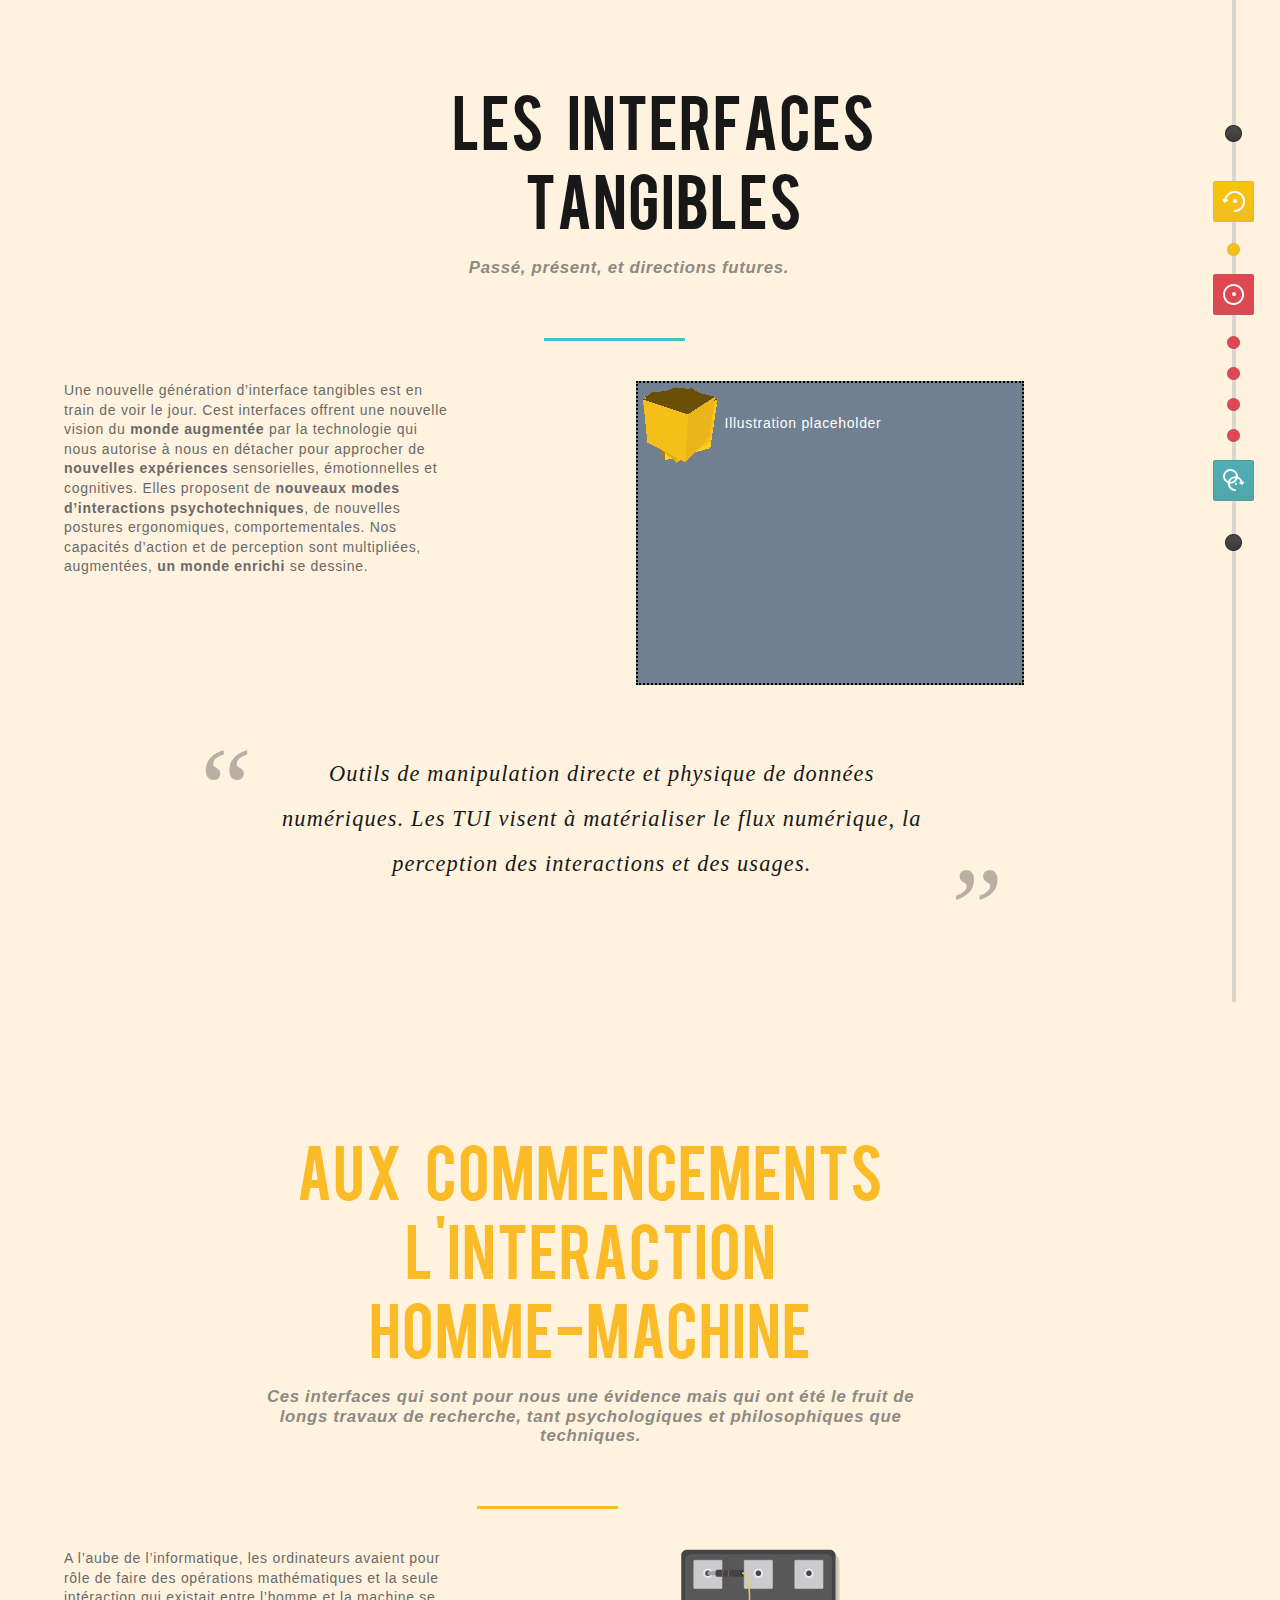
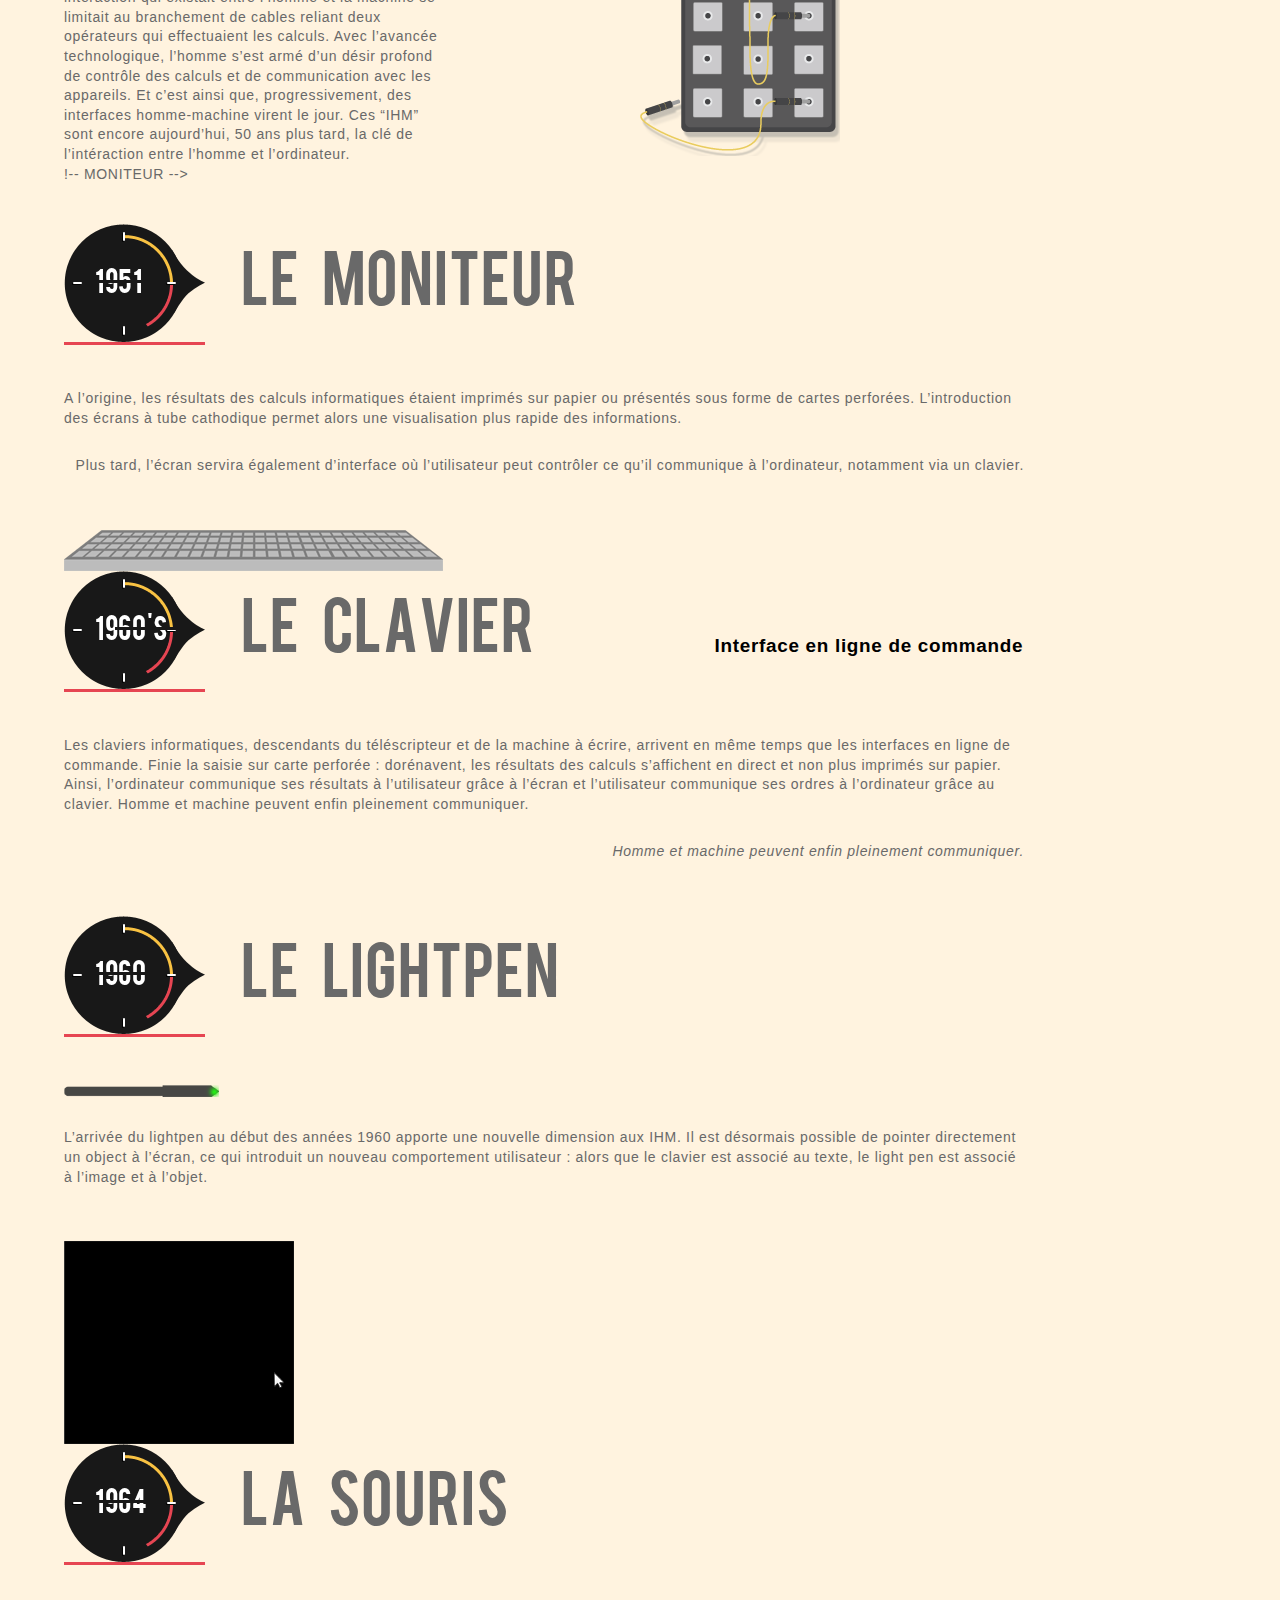
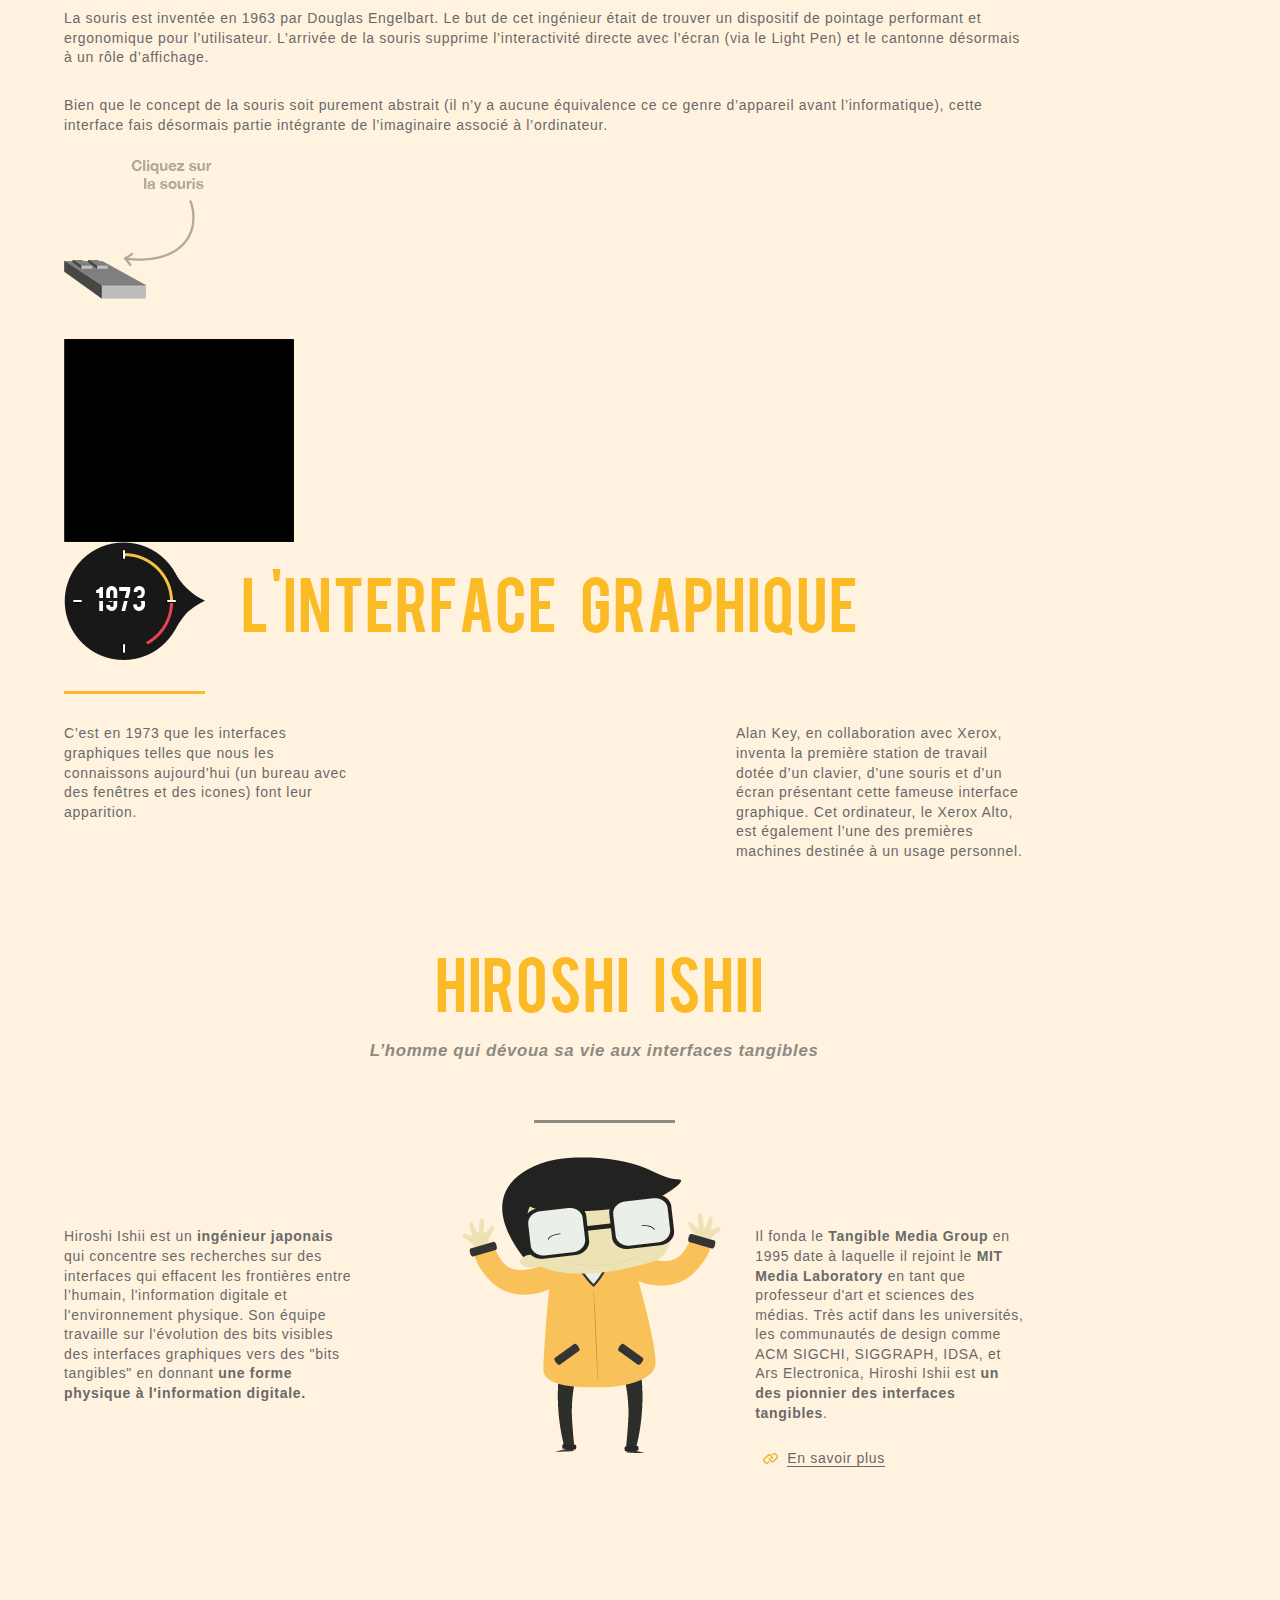
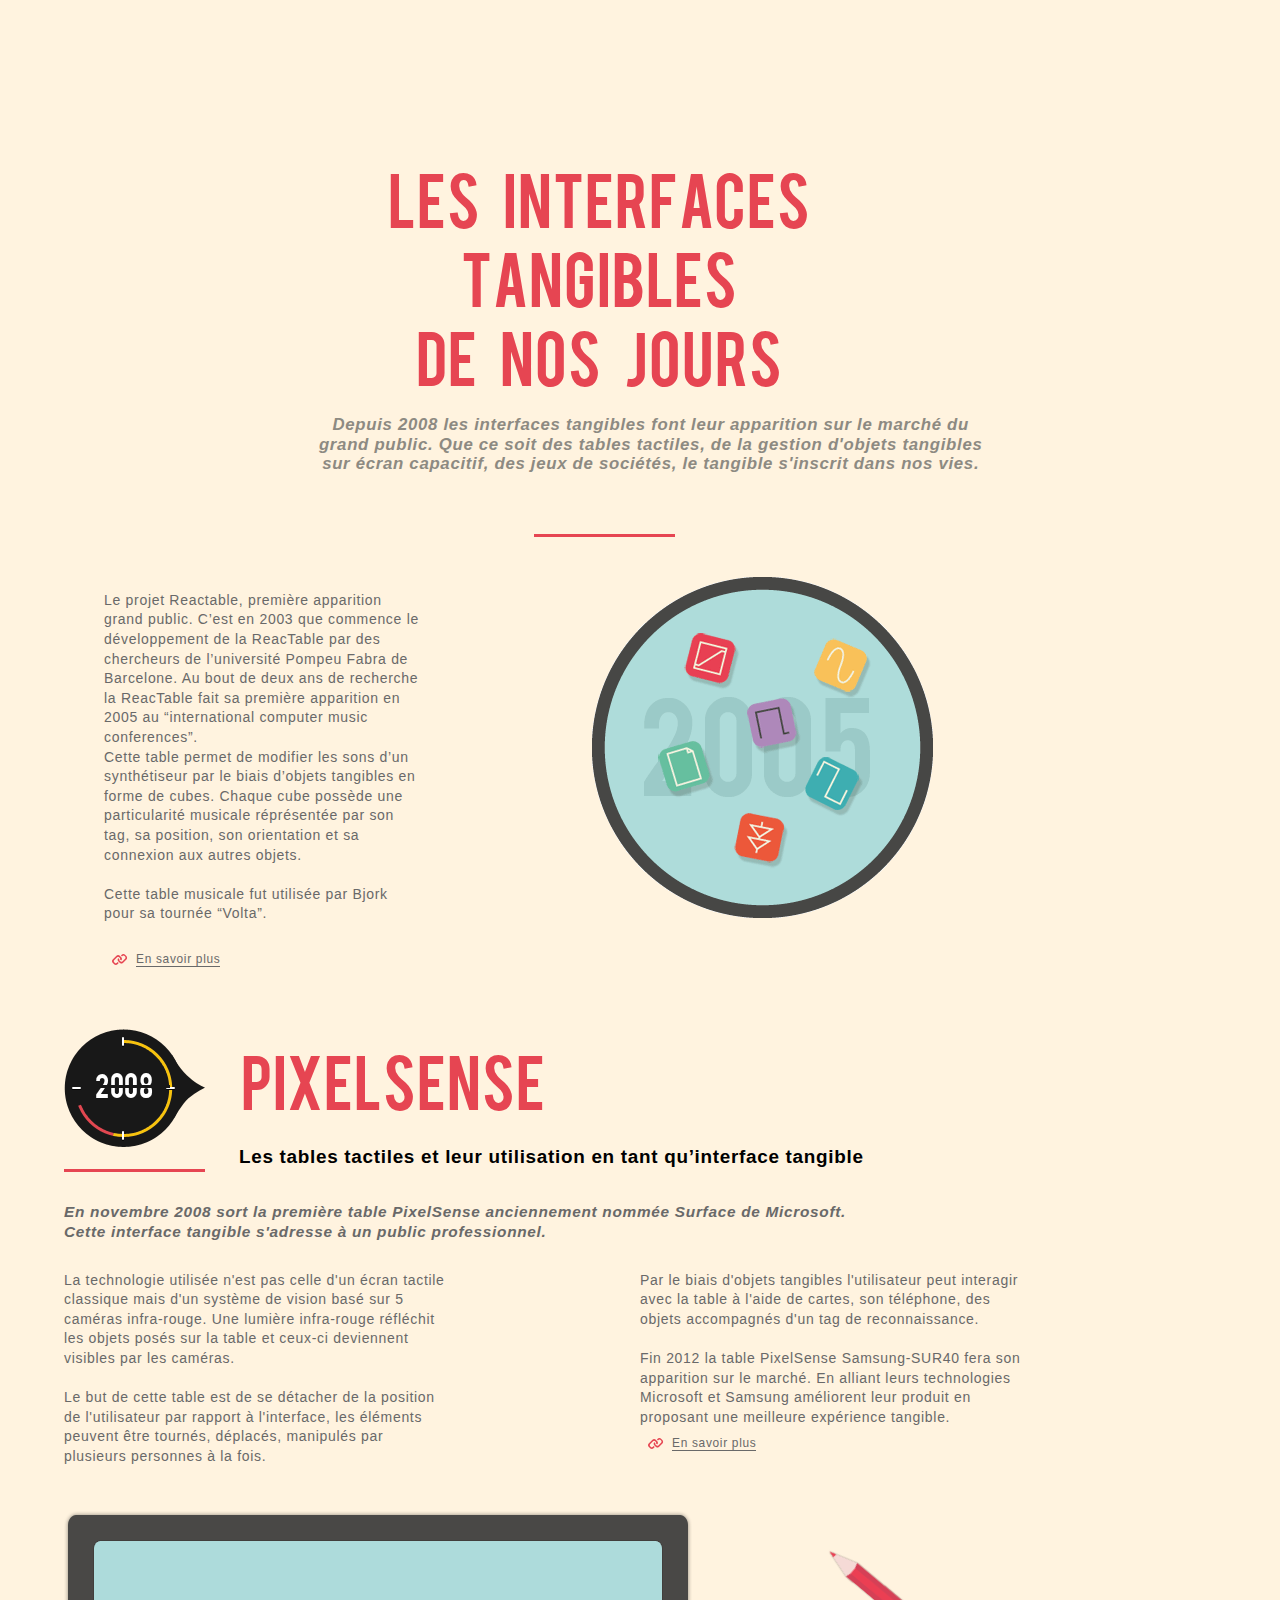
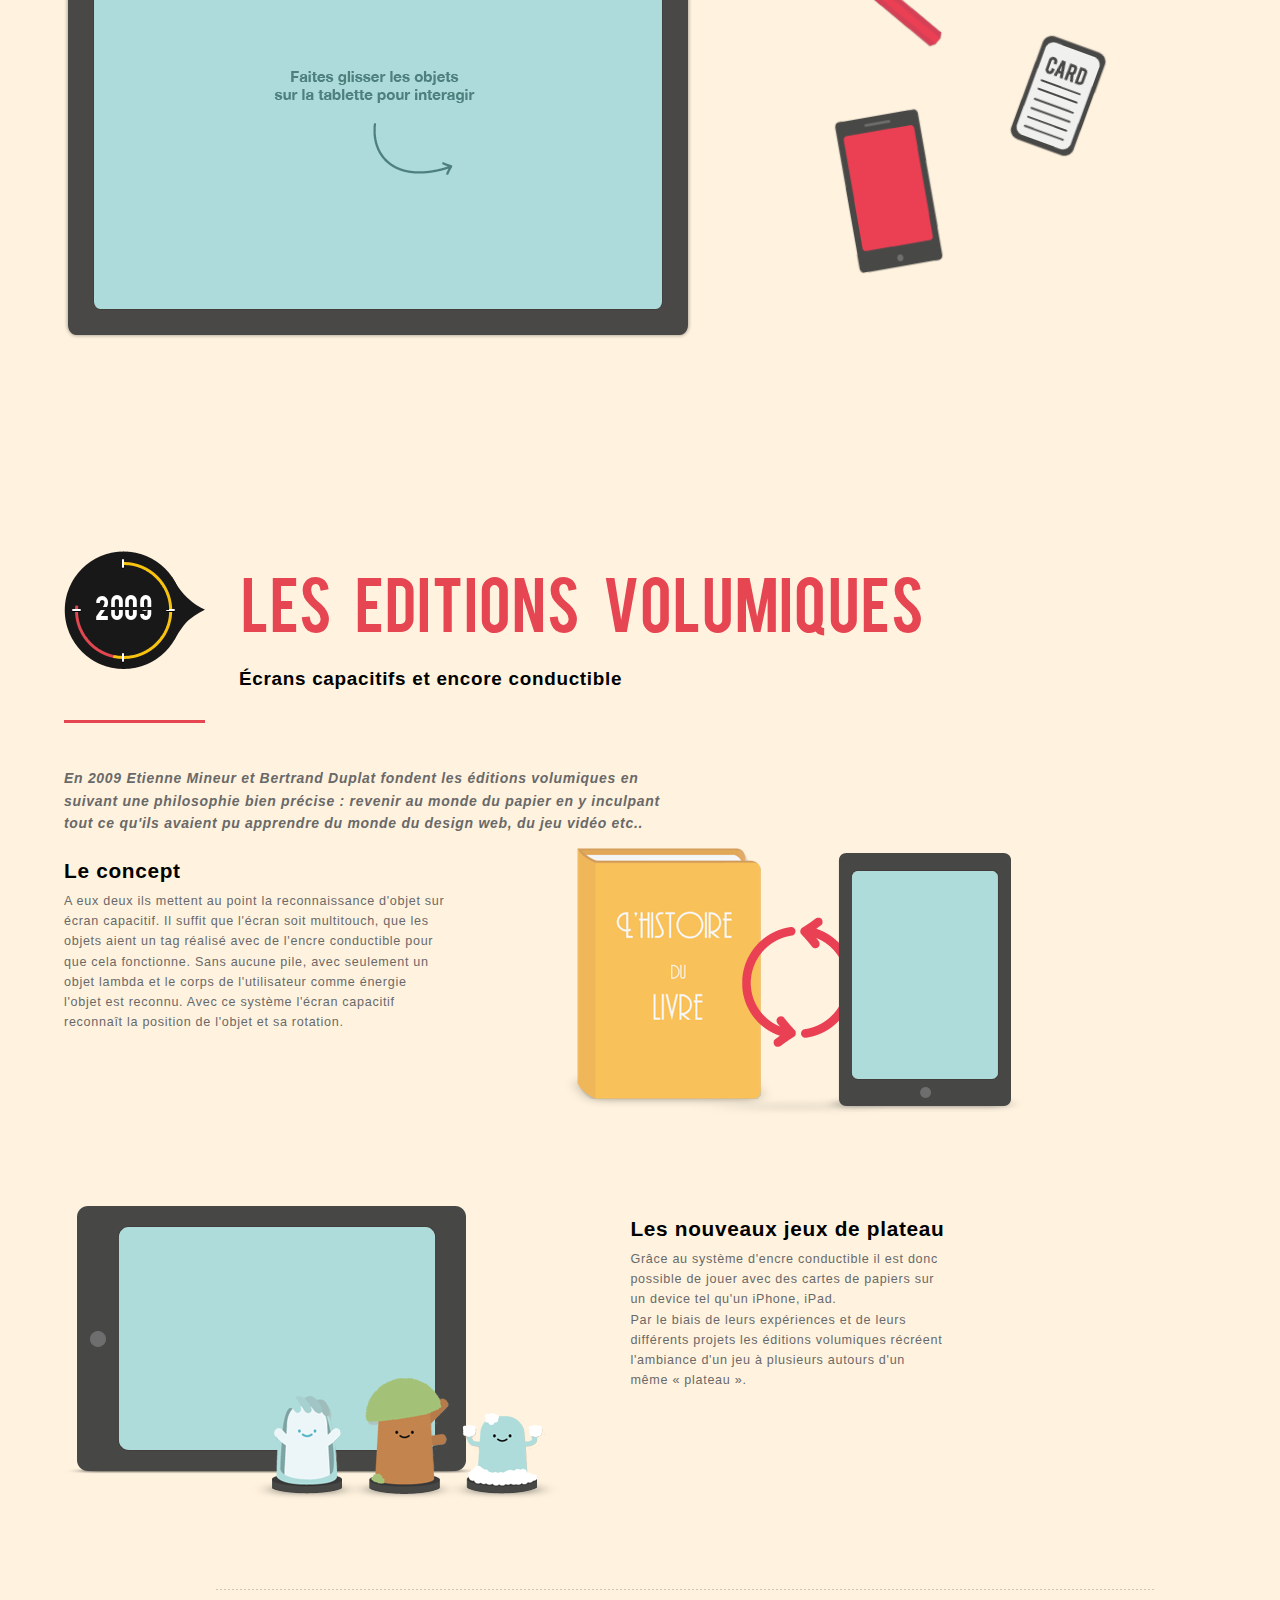
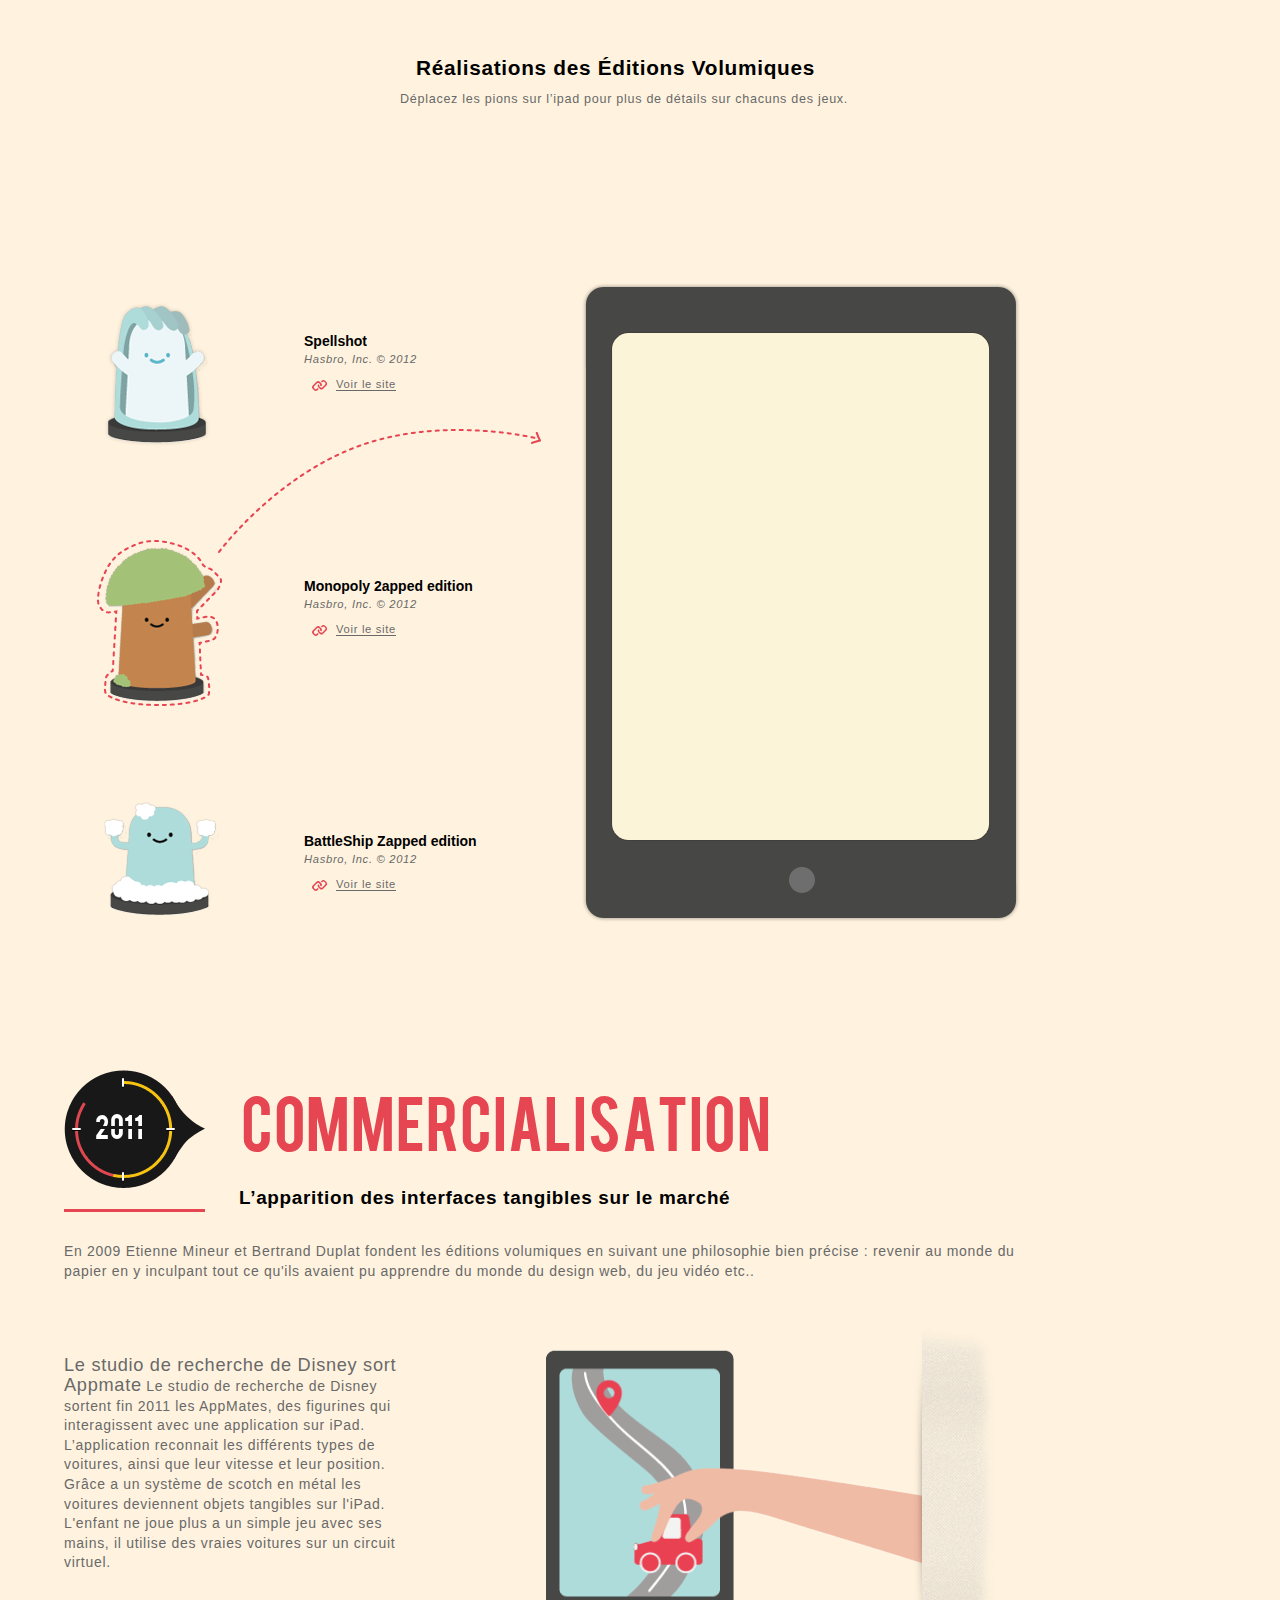
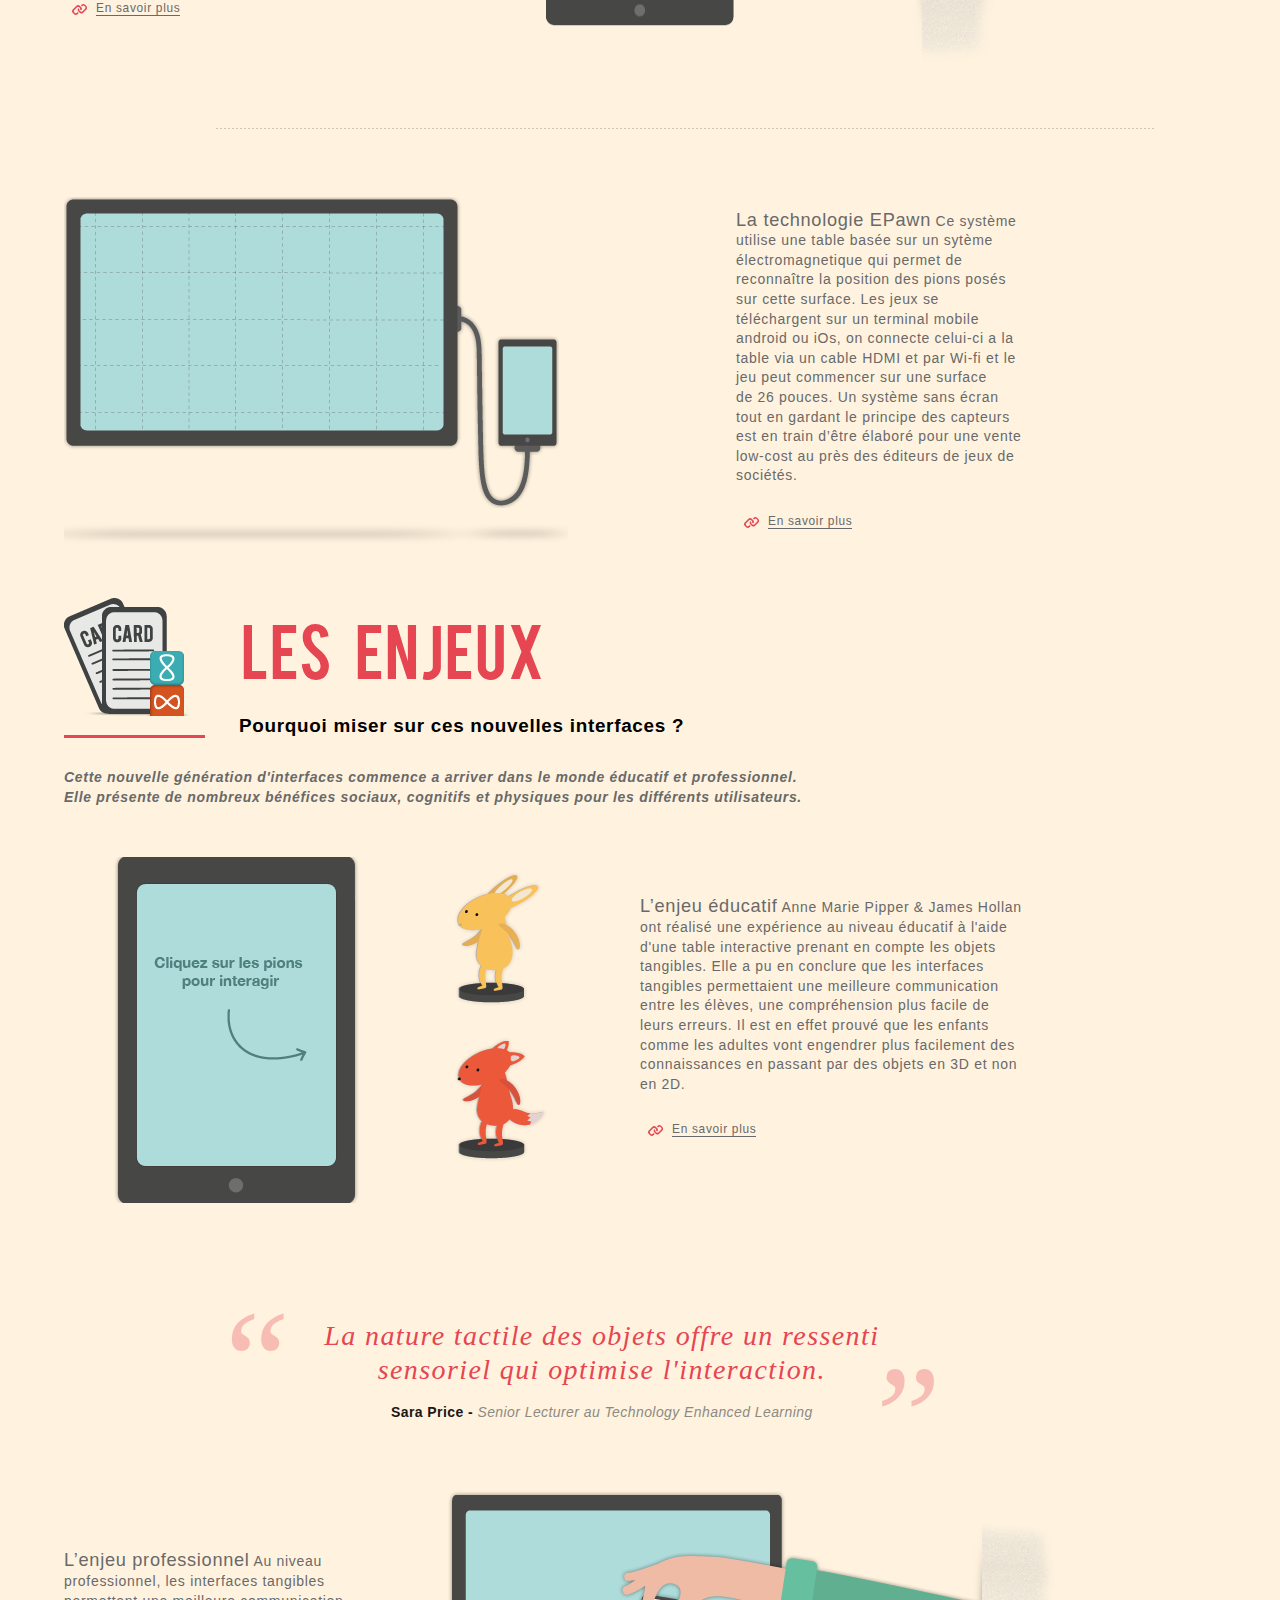
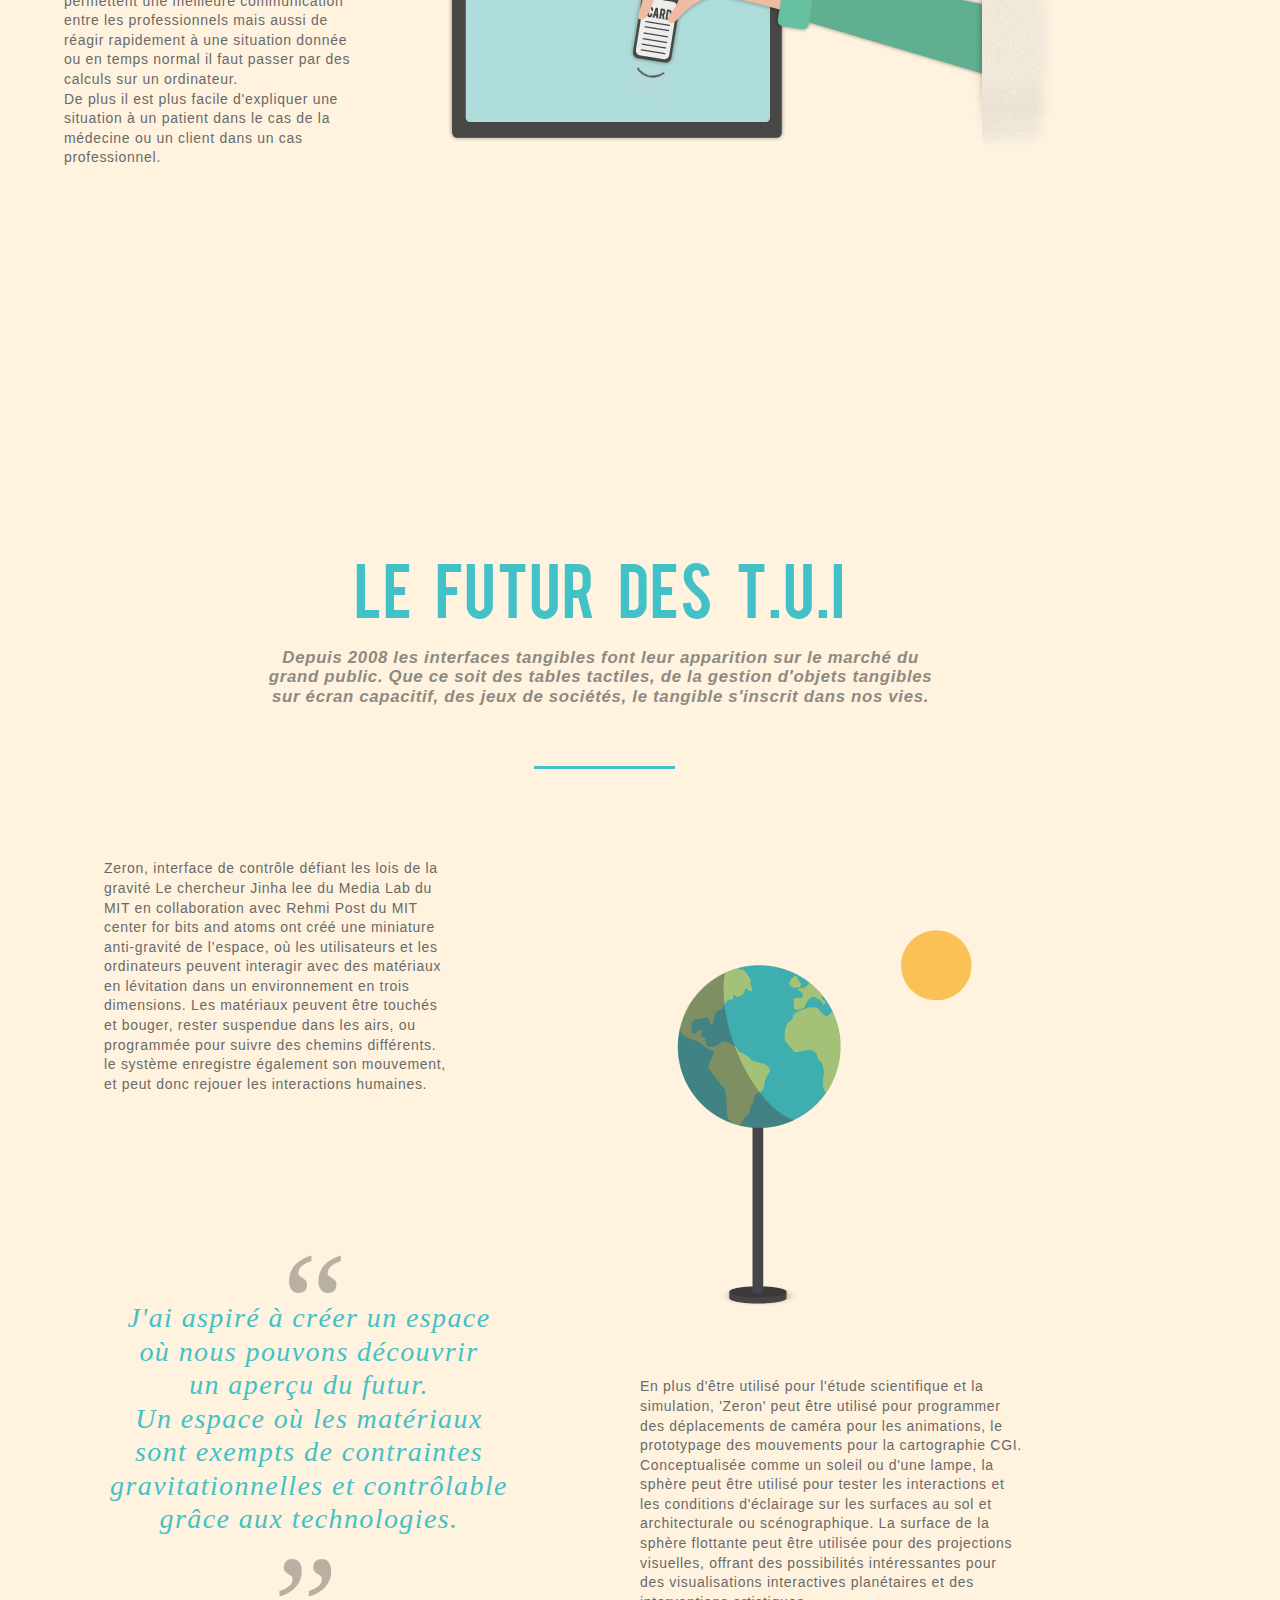
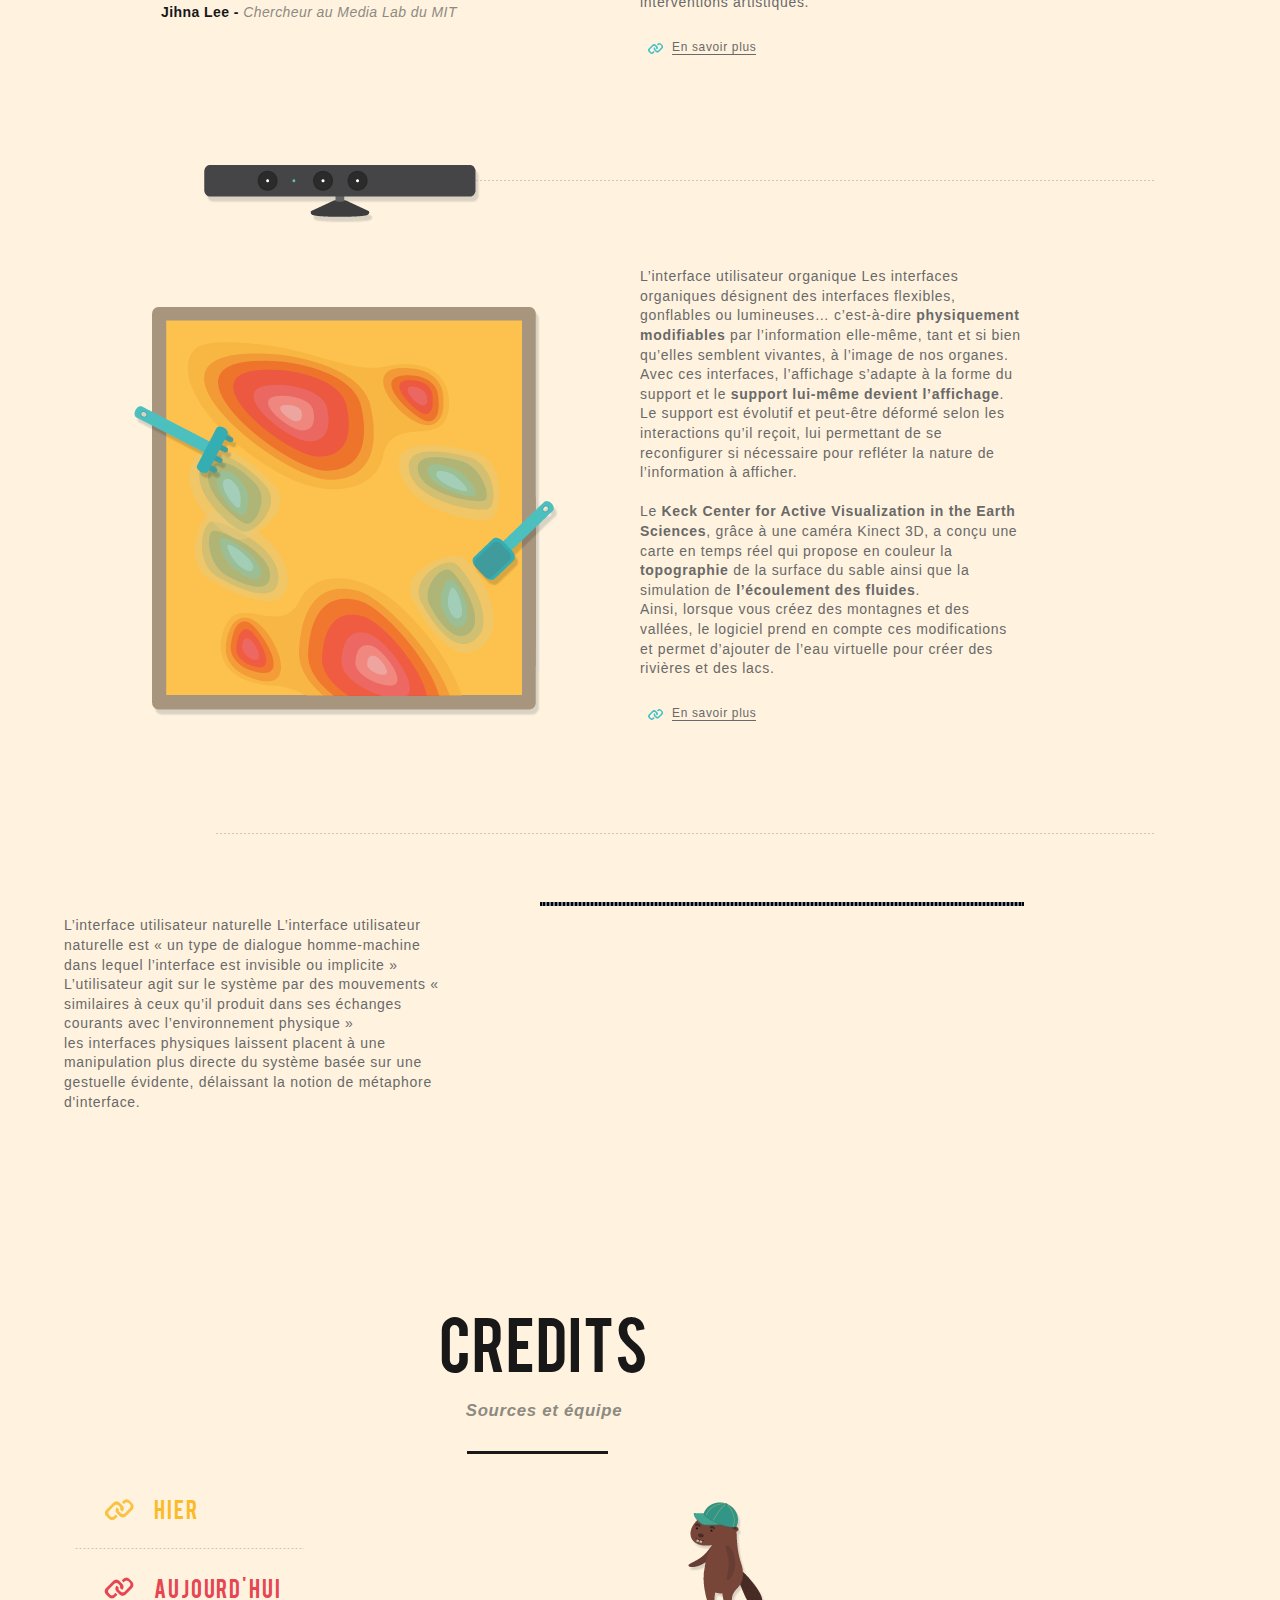
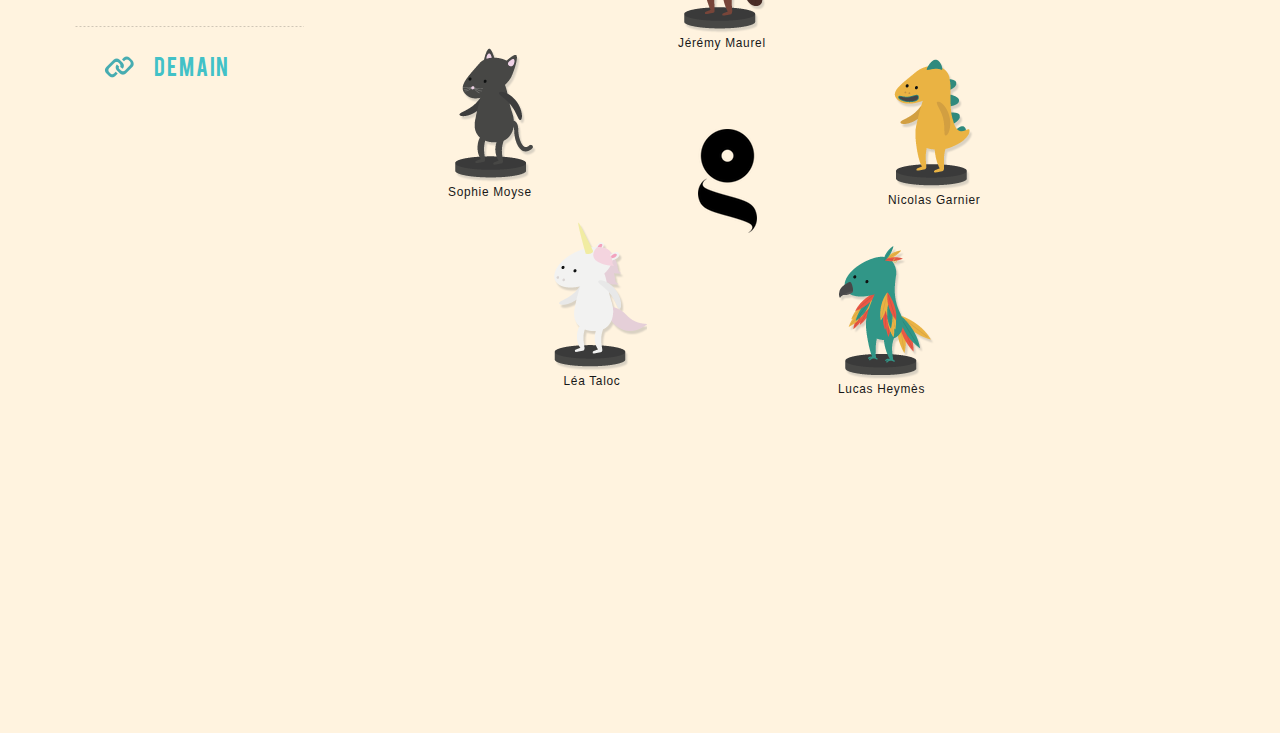
==== commit 59517496: "Merge failed + hiroshii" ====
--- a/index.html
+++ b/index.html
@@ -89,8 +89,7 @@
 
                             <aside>
                                 <div class="animation">
-                                    <div id="corps">&nbsp;</div>
-                                    <div id="tete">&nbsp;</div>
+                                    <img src="img/intro_hier.png" alt="Au commencement":>
                                 </div>
                             </aside>
                         </div>
@@ -100,16 +99,17 @@
 
                     <div class="clearfix"></div>
 
-                    <!-- L'INTERFACE GRAPHIQUE -->
-                     <article class="scrollblock" id="hier_interface_graphique">    
+                    !-- MONITEUR -->
+
+                     <article class="scrollblock fullheightarticle" id="hier_moniteur">    
                         <div class="content">     
                             <header>
                                 <div class="time_bubble">
-                                    <span id="year">1973</span>
+                                    <span id="year">1951</span>
                                     <div id="line"></div>
                                 </div>
-                                <h3>L'interface graphique</h3>
-                                <span class="baseline">Interface en ligne de commande</span>
+                                <h3>Le moniteur</h3>
+                                
                             </header>
                             <div class="clearfix"></div>
 
@@ -117,50 +117,43 @@
                             
                             <div class="animation">
                                 <p class="left">
-                                   C’est en 1973 que les interfaces graphiques telles que nous les connaissons aujourd’hui (un bureau avec des fenêtres et des icones) font leur apparition. 
-                                </p>
-
-                                <aside class="placeholder"> 
-                                    Illustration placeholder
-                                </aside>
-
-                                <p class="right">
-                                    Alan Key, en collaboration avec Xerox,  inventa la première station de travail dotée d’un clavier, d’une souris et d’un écran présentant cette fameuse interface graphique. Cet ordinateur, le Xerox Alto, est également l’une des premières machines destinée à un usage personnel.
-                                </p>
-                            </div>
-                        </div>
-
-                        <div class="clearfix"></div>
-                    </article>
-
-
-                    <div class="clearfix"></div>
-
-
-                    <!-- LE CLAVIER -->
-                     <article class="scrollblock fullheightarticle" id="hier_clavier">    
-                        <div class="content">     
-                            <header>
-                                <div class="time_bubble">
-                                    <span id="year">1973</span>
-                                    <div id="line"></div>
-                                </div>
-                                <h3>Le clavier</h3>
-                                <span class="baseline">Interface en ligne de commande</span>
-                            </header>
-                            <div class="clearfix"></div>
-
-                            <div id="linecut"></div>
-                            
-                            <div class="animation">
-                                <p class="left">
-                                    Les claviers informatiques, descendants du t√©l√©scripteur et de la machine √† √©crire, arrivent en m√™me temps que les interfaces en ligne de commande. Finie la saisie sur carte perfor√©e : dor√©navent, les r√©sultats des calculs s‚Äôaffichent en direct et non plus imprim√©s sur papier. Ainsi, l‚Äôordinateur communique ses r√©sultats √† l‚Äôutilisateur gr√¢ce √† l‚Äô√©cran et l‚Äôutilisateur communique ses ordres √† l‚Äôordinateur gr√¢ce au clavier. Homme et machine peuvent enfin pleinement communiquer.
+                                   A l’origine, les résultats des calculs informatiques étaient imprimés sur papier ou présentés sous forme de cartes perforées. L’introduction des écrans à tube cathodique permet alors une visualisation plus rapide des informations. 
                                 </p>
 
                                 <!--<aside class="placeholder"> 
                                     Illustration placeholder
                                 </aside>-->
 
+                                <p class="right">
+                                    Plus tard, l’écran servira également d’interface où l’utilisateur peut contrôler ce qu’il communique à l’ordinateur, notamment via un clavier.
+                                </p>
+                            </div>
+                        </div>
+
+                        <div class="clearfix"></div>
+                    </article>
+
+                    <!-- LE CLAVIER -->
+                     <article class="scrollblock fullheightarticle" id="hier_clavier">    
+                        
+                        <div class="content"> 
+                            <img id="hier_clavier_img" src="img/hier/clavier.png" alt="clavier" />
+                            <header>
+                                <div class="time_bubble">
+                                    <span id="year">1960's</span>
+                                    <div id="line"></div>
+                                </div>
+                                <h3>Le clavier</h3>
+                                <span class="baseline">Interface en ligne de commande</span>
+                            </header>
+                            <div class="clearfix"></div>
+
+                            <div id="linecut"></div>
+                            
+                            <div class="animation">
+                                <p class="left">
+                                    Les claviers informatiques, descendants du téléscripteur et de la machine à écrire, arrivent en même temps que les interfaces en ligne de commande. Finie la saisie sur carte perforée : dorénavent, les résultats des calculs s’affichent en direct et non plus imprimés sur papier. Ainsi, l’ordinateur communique ses résultats à l’utilisateur grâce à l’écran et l’utilisateur communique ses ordres à l’ordinateur grâce au clavier. Homme et machine peuvent enfin pleinement communiquer.
+                                </p>
                                 <p class="right">
                                    <cite>
                                     Homme et machine peuvent enfin pleinement communiquer.
@@ -177,7 +170,7 @@
                         <div class="content">     
                             <header>
                                 <div class="time_bubble">
-                                    <span id="year">1973</span>
+                                    <span id="year">1960</span>
                                     <div id="line"></div>
                                 </div>
                                 <h3>Le lightpen</h3>
@@ -188,13 +181,11 @@
                             
                             <div class="animation">
                                 <p class="left">
-                                   L‚Äôarriv√©e du lightpen au d√©but des ann√©es 1960 apporte une nouvelle dimension aux IHM. Il est d√©sormais possible de pointer directement un object √† l‚Äô√©cran, ce qui introduit un nouveau comportement utilisateur : alors que le clavier est associ√© au texte, le light pen est associ√© √† l‚Äôimage et √† l‚Äôobjet.
-                                </p>
-
-                                <!--<aside class="placeholder"> 
-                                    Illustration placeholder
-                                </aside>-->
-
+                                    <img src="img/hier/lightpenNico.png" alt="lightpen" />
+                                </p>
+                                <p class="right">
+                                   L’arrivée du lightpen au début des années 1960 apporte une nouvelle dimension aux IHM. Il est désormais possible de pointer directement un object à l’écran, ce qui introduit un nouveau comportement utilisateur : alors que le clavier est associé au texte, le light pen est associé à l’image et à l’objet.
+                                </p>
                             </div>
                         </div>
 
@@ -202,11 +193,12 @@
                     </article>
 
                      <!-- LA SOURIS -->
-                     <article class="scrollblock fullheightarticle" id="hier_souris">    
+                     <article class="scrollblock fullheightarticle" id="hier_souris">  
+                        <img src="img/hier/pointeur2.gif" id="sourisgif" alt="souris" />  
                         <div class="content">     
                             <header>
                                 <div class="time_bubble">
-                                    <span id="year">1973</span>
+                                    <span id="year">1964</span>
                                     <div id="line"></div>
                                 </div>
                                 <h3>La souris</h3>
@@ -217,15 +209,18 @@
                             
                             <div class="animation">
                                 <p class="left">
-                                   La souris est invent√©e en 1963 par Douglas Engelbart. Le but de cet ing√©nieur √©tait de trouver un dispositif de pointage performant et ergonomique pour l‚Äôutilisateur. L‚Äôarriv√©e de la souris supprime l‚Äôinteractivit√© directe avec l‚Äô√©cran (via le Light Pen) et le cantonne d√©sormais √† un r√¥le d‚Äôaffichage.
+                                   La souris est inventée en 1963 par Douglas Engelbart. Le but de cet ingénieur était de trouver un dispositif de pointage performant et ergonomique pour l’utilisateur. L’arrivée de la souris supprime l’interactivité directe avec l’écran (via le Light Pen) et le cantonne désormais à un rôle d’affichage.
                                 </p>
 
                                 <!--<aside class="placeholder"> 
                                     Illustration placeholder
                                 </aside>-->
                                 <p class="right">
-                                    Bien que le concept de la souris soit purement abstrait (il n‚Äôy a aucune √©quivalence ce ce genre d‚Äôappareil avant l‚Äôinformatique), cette interface fais d√©sormais partie int√©grante de l‚Äôimaginaire associ√© √† l‚Äôordinateur.
-                                </p>
+                                    Bien que le concept de la souris soit purement abstrait (il n’y a aucune équivalence ce ce genre d’appareil avant l’informatique), cette interface fais désormais partie intégrante de l’imaginaire associé à l’ordinateur.
+                                </p>
+                                <img id="sourisClick" src="img/hier/sourisAnim.png" alt="souris" />
+                                <div id="sourisClickZone">
+                                </div>
 
                             </div>
                         </div>
@@ -233,6 +228,69 @@
                         <div class="clearfix"></div>
                     </article>
 
+                    <!-- L'INTERFACE GRAPHIQUE -->
+                     <article class="scrollblock fullheightarticle" id="hier_interface_graphique">
+                     <img id="guigif" src="img/hier/GUI4.gif" alt="gui"/>  
+                        <div class="content">     
+                            <header>
+                                <div class="time_bubble">
+                                    <span id="year">1973</span>
+                                    <div id="line"></div>
+                                </div>
+                                <h3>L'interface graphique</h3>
+                            </header>
+                            <div class="clearfix"></div>
+
+                            <div id="linecut"></div>
+                            
+                            <div class="animation">
+                                <p class="left">
+                                   C’est en 1973 que les interfaces graphiques telles que nous les connaissons aujourd’hui (un bureau avec des fenêtres et des icones) font leur apparition. 
+                                </p>
+                                <p class="right">
+                                    Alan Key, en collaboration avec Xerox,  inventa la première station de travail dotée d’un clavier, d’une souris et d’un écran présentant cette fameuse interface graphique. Cet ordinateur, le Xerox Alto, est également l’une des premières machines destinée à un usage personnel.
+                                </p>
+                            </div>
+                        </div>
+                        <div class="clearfix"></div>
+                   
+                    </article>
+
+                    <!-- HIROSHII -->
+                     
+                    <article class="scrollblock" id="hiroshi">    
+                        <div class="content">     
+                            <header>
+                                <h3>HIROSHI ISHII</h3>
+                                <span class="baseline">L’homme qui dévoua sa vie aux interfaces tangibles</span>
+                            </header>
+                            <div class="clearfix"></div>
+
+                            <div id="linecut"></div>
+                            
+                            <div class="clearfix"></div>
+
+                            <div id="full">
+                                <p class="left">
+                                    Hiroshi Ishii est un <strong>ingénieur japonais</strong> qui concentre ses recherches sur des interfaces qui effacent les frontières entre l’humain, l'information digitale et l'environnement physique. Son équipe travaille sur l'évolution des bits visibles des interfaces graphiques vers des "bits tangibles" en donnant <strong>une forme physique à l'information digitale.</strong>
+                                </p>
+                                
+                                <aside>
+                                    <div class="animation">
+                                        <div id="corps"></div>
+                                        <div id="tete"></div>
+                                    </div>
+                                </aside>
+
+                                <p class="right">
+    Il fonda le <strong>Tangible Media Group</strong>  en 1995 date à laquelle il rejoint le <strong>MIT Media Laboratory</strong> en tant que professeur d'art et sciences des médias. Très actif dans les universités, les communautés de design comme ACM SIGCHI, SIGGRAPH, IDSA, et Ars Electronica, Hiroshi Ishii est  <strong>un des pionnier des interfaces tangibles</strong>.
+                                <br/><br/><a class="small" href="#" title="">En savoir plus</a>
+                                </p>
+                            </div>
+                        </div>
+                        <div class="clearfix"></div>
+
+                    </article>
 
                 </section>
 
@@ -252,9 +310,10 @@
                             
                             <p class="heading">
                                 <span class="title">Le projet Reactable, première apparition grand public.</span>
-                               Lorem ipsum dolor sit amet, consectetur adipiscing elit. Vivamus tristique nisl lectus. Donec consequat massa velit. Class aptent taciti sociosqu ad litora torquent per conubia nostra, per inceptos himenaeos. Etiam adipiscing nisi sed nibh imperdiet congue. Vivamus mauris ante, pretium non consectetur eu, tempus ut ipsum. Aenean ac urna quam, eu hendrerit neque. Pellentesque bibendum massa nunc. Pellentesque molestie volutpat erat.
+                               C’est en 2003 que commence le développement de la ReacTable par des chercheurs de l’université Pompeu Fabra de Barcelone. Au bout de deux ans de recherche la ReacTable fait sa première apparition en 2005 au “international computer music conferences”.
+                               <br/>Cette table permet de modifier les sons d’un synthétiseur par le biais d’objets tangibles en forme de cubes. Chaque cube possède une particularité musicale réprésentée par son tag, sa position, son orientation et sa connexion aux autres objets.<br/><br/>Cette table musicale fut utilisée par Bjork pour sa tournée “Volta”.
                                 <br/><br/>
-                                <a class="small" href="#reactable_website">En savoir plus</a>
+                                <a class="small" href="http://www.reactable.com">En savoir plus</a>
                             </p>
                             
 
@@ -413,7 +472,7 @@
                                             <span class="title">Spellshot</span>
                                             <p>
                                                 Hasbro, Inc. © 2012<br/>
-                                                <a class="small" href="#hasbro_website">Voir le site</a>
+                                                <a class="small" href="http://volumique.com/v2/?portfolio=spellshot">Voir le site</a>
                                             </p>
                                         </div>
                                     </li>
@@ -423,10 +482,10 @@
                                             <img src="img/editions_volumiques/_realisation_pion2.png" alt="">
                                         </div>
                                         <div class="description">
-                                            <span class="title">Monopoly zapped edition</span>
+                                            <span class="title">Monopoly 2apped edition</span>
                                             <p>
                                                 Hasbro, Inc. © 2012<br/>
-                                                <a class="small" href="#hasbro_website">Voir le site</a>
+                                                <a class="small" href="ttp://volumique.com/v2/?portfolio=monopoly-zapped-edition">Voir le site</a>
                                             </p>
                                         </div>
                                     </li>
@@ -438,7 +497,7 @@
                                             <span class="title">BattleShip Zapped edition</span>
                                             <p>
                                                 Hasbro, Inc. © 2012<br/>
-                                                <a class="small" href="#hasbro_website">Voir le site</a>
+                                                <a class="small" href="http://volumique.com/v2/?portfolio=battleship-zapped-edition">Voir le site</a>
                                             </p>
                                         </div>
                                     </li>
@@ -453,12 +512,12 @@
                                                 <p>Ce jeu de plateau est composé d’une application, de pions et de cartes reconnus par le système d’encre conductible.<br/>Les joueurs jouent le rôle de magiciens de la nature qui doivent concquérir le domaine des autres en plantant toutes sortes de graines magiques.</p>
                                             </div>
                                             <div id="pion2">
-                                                <span class="title center">Spellshot 2</span>
-                                                <p>2 Ce jeu de plateau est composé d’une application, de pions et de cartes reconnus par le système d’encre conductible.<br/>Les joueurs jouent le rôle de magiciens de la nature qui doivent concquérir le domaine des autres en plantant toutes sortes de graines magiques.</p>
+                                                <span class="title center">Monopoly 2apped edition</span>
+                                                <p>Ce Monopoly prend une toute autre dimension en y ajoutant un iPad ainsi que des cartes contenant de l’encre conductible. Grâce aux cartes de crédits le joueur peut intéragir directement avec l’iPad et gérer son argent ainsi que ses points accumulés.</p>
                                             </div>
                                             <div id="pion3">
-                                                <span class="title center">Spellshot 3</span>
-                                                <p>3 Ce jeu de plateau est composé d’une application, de pions et de cartes reconnus par le système d’encre conductible.<br/>Les joueurs jouent le rôle de magiciens de la nature qui doivent concquérir le domaine des autres en plantant toutes sortes de graines magiques.</p>
+                                                <span class="title center">BattleShip Zapped edition</span>
+                                                <p>Ce jeu de plateau comporte une application gratuite, des pions ainsi que des cartes agrémentés d’encre conductible. Le joueur doit accomplir des quêtes et tuer les aliens qui envahissent le globe</p>
                                             </div>
                                         </div>
                                     </div>
--- a/stylesheets/screen.css
+++ b/stylesheets/screen.css
@@ -4,13 +4,13 @@
  * <link href="/stylesheets/screen.css" media="screen, projection" rel="stylesheet" type="text/css" /> */
 /* Colors */
 /* HTML Generic */
-/* line 16, ../sass/screen.scss */
+/* line 18, ../sass/screen.scss */
 html, body {
   height: 100%;
   width: 100%;
 }
 
-/* line 21, ../sass/screen.scss */
+/* line 23, ../sass/screen.scss */
 body {
   font-family: "Helvetica", "Arial", sans-serif;
   font-size: 14px;
@@ -20,38 +20,38 @@
   background-image: url("../img/background_pattern.gif");
 }
 
-/* line 30, ../sass/screen.scss */
+/* line 32, ../sass/screen.scss */
 div.wrapper {
   width: 85%;
   height: 100%;
 }
 
-/* line 36, ../sass/screen.scss */
+/* line 38, ../sass/screen.scss */
 ::selection {
   background: #ffb7b7;
   /* Safari */
 }
 
-/* line 40, ../sass/screen.scss */
+/* line 42, ../sass/screen.scss */
 ::-moz-selection {
   background: rgba(150, 0, 0, 0.4);
   /* Safari */
 }
 
 /* Links */
-/* line 45, ../sass/screen.scss */
+/* line 47, ../sass/screen.scss */
 a, a:hover, a:active, a:visited, a:link {
   color: #696969;
   text-decoration: none;
   border-bottom: 1px solid #696969;
 }
 
-/* line 51, ../sass/screen.scss */
+/* line 53, ../sass/screen.scss */
 section {
   margin: 0 0 10% 0;
 }
 
-/* line 55, ../sass/screen.scss */
+/* line 57, ../sass/screen.scss */
 .placeholder {
   background-color: slategray;
   color: white;
@@ -59,7 +59,7 @@
 }
 
 /* Headings */
-/* line 62, ../sass/screen.scss */
+/* line 64, ../sass/screen.scss */
 h1, h2, h3, h4, h5 {
   font-family: "BebasRegular";
   letter-spacing: 0.09em;
@@ -68,45 +68,45 @@
   margin: 0;
 }
 
-/* line 71, ../sass/screen.scss */
+/* line 73, ../sass/screen.scss */
 .left {
   float: left;
 }
 
-/* line 75, ../sass/screen.scss */
+/* line 77, ../sass/screen.scss */
 .right {
   float: right;
 }
 
-/* line 79, ../sass/screen.scss */
+/* line 81, ../sass/screen.scss */
 .center {
   display: block;
   margin-left: 35%;
   margin-right: 35%;
 }
 
-/* line 85, ../sass/screen.scss */
+/* line 87, ../sass/screen.scss */
 .full {
   width: 100% !important;
   float: none !important;
 }
 
 /* Site title */
-/* line 91, ../sass/screen.scss */
+/* line 93, ../sass/screen.scss */
 h1 {
   font-size: 3.85em;
   /* 41pt */
 }
 
 /* Articles Generic */
-/* line 96, ../sass/screen.scss */
+/* line 98, ../sass/screen.scss */
 div.articles {
   color: #696969;
   margin-left: auto;
   margin-right: auto;
   width: 960px;
 }
-/* line 103, ../sass/screen.scss */
+/* line 105, ../sass/screen.scss */
 div.articles article {
   width: auto;
   height: 100%;
@@ -119,10 +119,9 @@
   background-size: cover;
   /* version standardisée */
   padding-top: 40px;
-  margin-left: 4%;
-}
-
-/* line 117, ../sass/screen.scss */
+}
+
+/* line 119, ../sass/screen.scss */
 div#linecut {
   background-color: #e64552;
   z-index: 99;
@@ -131,7 +130,7 @@
   margin-bottom: 30px;
 }
 
-/* line 125, ../sass/screen.scss */
+/* line 127, ../sass/screen.scss */
 .sep {
   background: url("../img/bg_separator.png") center center no-repeat;
   width: 955px;
@@ -139,7 +138,7 @@
   margin: 80px 15% 60px;
 }
 
-/* line 132, ../sass/screen.scss */
+/* line 134, ../sass/screen.scss */
 div.time_bubble {
   width: 172px;
   height: 118px;
@@ -148,7 +147,7 @@
   vertical-align: top;
   background-repeat: no-repeat;
 }
-/* line 140, ../sass/screen.scss */
+/* line 142, ../sass/screen.scss */
 div.time_bubble span#year {
   color: #FFFFFF;
   font-family: "BebasRegular";
@@ -159,7 +158,7 @@
   top: 46px;
   z-index: 98;
 }
-/* line 150, ../sass/screen.scss */
+/* line 152, ../sass/screen.scss */
 div.time_bubble div#line {
   background-color: #181818;
   display: inline-block;
@@ -171,7 +170,11 @@
   z-index: 99;
 }
 
-/* line 162, ../sass/screen.scss */
+/* line 164, ../sass/screen.scss */
+header {
+  background-color: #FFF3DF;
+}
+/* line 166, ../sass/screen.scss */
 header h1 {
   font-size: 4.35em;
   margin: 20px 0;
@@ -179,8 +182,7 @@
   letter-spacing: 0.015em;
   word-spacing: 0.25em;
 }
-
-/* line 170, ../sass/screen.scss */
+/* line 173, ../sass/screen.scss */
 header h2 {
   font-size: 4.35em;
   margin: 20px 0;
@@ -188,8 +190,7 @@
   letter-spacing: 0.015em;
   word-spacing: 0.25em;
 }
-
-/* line 178, ../sass/screen.scss */
+/* line 180, ../sass/screen.scss */
 header h3 {
   font-size: 4.35em;
   margin: 20px 0;
@@ -197,22 +198,19 @@
   letter-spacing: 0.015em;
   word-spacing: 0.25em;
 }
-
-/* line 186, ../sass/screen.scss */
+/* line 187, ../sass/screen.scss */
 header span {
   font-size: 1.35em;
   font-weight: 700;
   color: black;
 }
-
 /* line 192, ../sass/screen.scss */
 header span.baseline {
   display: inline-block;
   margin-left: 175px;
 }
-
-/* line 197, ../sass/screen.scss */
-span.title {
+/* line 196, ../sass/screen.scss */
+header span.title {
   color: black;
   display: block;
   font-size: 1.3em;
@@ -220,7 +218,7 @@
   padding-bottom: 10px;
 }
 
-/* line 205, ../sass/screen.scss */
+/* line 207, ../sass/screen.scss */
 a.small:before {
   background: url("../img/link_red.png") no-repeat center center #fff3df;
   width: 32px;
@@ -231,13 +229,13 @@
   content: "";
 }
 
-/* line 214, ../sass/screen.scss */
+/* line 216, ../sass/screen.scss */
 a.small {
   padding-top: 3px;
   font-style: normal;
 }
 
-/* line 219, ../sass/screen.scss */
+/* line 221, ../sass/screen.scss */
 blockquote {
   font-family: 'Georgia', serif;
   font-style: italic;
@@ -250,7 +248,7 @@
   color: #181818;
 }
 
-/* line 230, ../sass/screen.scss */
+/* line 232, ../sass/screen.scss */
 blockquote:before {
   content: "\201C";
   display: block;
@@ -261,7 +259,7 @@
   top: 60px;
 }
 
-/* line 239, ../sass/screen.scss */
+/* line 241, ../sass/screen.scss */
 blockquote:after {
   content: "\201D";
   display: block;
@@ -273,7 +271,7 @@
 
 /* Navigation */
 /* Rollover bg : #474745 */
-/* line 251, ../sass/screen.scss */
+/* line 253, ../sass/screen.scss */
 aside nav {
   display: block;
   position: fixed;
@@ -289,23 +287,23 @@
   /* Credits */
   /* Tooltips generic */
 }
-/* line 260, ../sass/screen.scss */
+/* line 262, ../sass/screen.scss */
 aside nav h2 {
   background-color: #fffcf5;
   padding: 5px 3px 5px 5px;
 }
-/* line 265, ../sass/screen.scss */
+/* line 267, ../sass/screen.scss */
 aside nav ul {
   padding: 0;
 }
-/* line 269, ../sass/screen.scss */
+/* line 271, ../sass/screen.scss */
 aside nav ul li {
   list-style-type: none;
   height: 41px;
   padding-top: 6px;
   margin-left: -4px;
 }
-/* line 274, ../sass/screen.scss */
+/* line 276, ../sass/screen.scss */
 aside nav ul li a {
   height: 41px;
   width: 41px;
@@ -318,12 +316,12 @@
   text-decoration: none;
   border-bottom: none !important;
 }
-/* line 288, ../sass/screen.scss */
+/* line 290, ../sass/screen.scss */
 aside nav ul li:hover {
   background-size: 41px !important;
   cursor: pointer;
 }
-/* line 293, ../sass/screen.scss */
+/* line 295, ../sass/screen.scss */
 aside nav ul li.inner {
   margin-top: 0;
   height: 25px;
@@ -331,112 +329,112 @@
   left: 18px;
   position: relative;
 }
-/* line 300, ../sass/screen.scss */
+/* line 302, ../sass/screen.scss */
 aside nav ul li.inner a {
   height: 13px;
   width: 13px;
   margin-left: 0;
 }
-/* line 304, ../sass/screen.scss */
+/* line 306, ../sass/screen.scss */
 aside nav ul li.inner a div.tooltip {
   left: -100px;
   margin-top: -30px;
 }
-/* line 311, ../sass/screen.scss */
+/* line 313, ../sass/screen.scss */
 aside nav ul li.inner:hover {
   background-size: 13px !important;
 }
-/* line 316, ../sass/screen.scss */
+/* line 318, ../sass/screen.scss */
 aside nav ul li#home {
   height: 50px;
   margin-left: 8px;
 }
-/* line 319, ../sass/screen.scss */
+/* line 321, ../sass/screen.scss */
 aside nav ul li#home a {
   height: 17px;
   width: 17px;
   background-size: 17px !important;
   background-image: url("../img/nav/introp-credits.png");
 }
-/* line 325, ../sass/screen.scss */
+/* line 327, ../sass/screen.scss */
 aside nav ul li#home a div.tooltip {
   margin-top: -30px;
 }
-/* line 332, ../sass/screen.scss */
+/* line 334, ../sass/screen.scss */
 aside nav ul li#hier a {
   background-image: url("../img/nav/hier.png");
 }
-/* line 336, ../sass/screen.scss */
+/* line 338, ../sass/screen.scss */
 aside nav ul li.hier.inner a {
   background-image: url("../img/nav/hier_off.png");
 }
-/* line 340, ../sass/screen.scss */
+/* line 342, ../sass/screen.scss */
 aside nav ul li#hier_1 {
   margin-top: 15px;
 }
-/* line 344, ../sass/screen.scss */
+/* line 346, ../sass/screen.scss */
 aside nav ul li.hier.inner.active a {
   background-image: url("../img/nav/hier_active.png");
 }
-/* line 349, ../sass/screen.scss */
+/* line 351, ../sass/screen.scss */
 aside nav ul li#aujourdhui a {
   background-image: url("../img/nav/aujourdhui.png");
 }
-/* line 353, ../sass/screen.scss */
+/* line 355, ../sass/screen.scss */
 aside nav ul li.aujourdhui.inner a {
   background-image: url("../img/nav/aujourdhui_off.png");
 }
-/* line 357, ../sass/screen.scss */
+/* line 359, ../sass/screen.scss */
 aside nav ul li#aujourdhui_1 {
   margin-top: 15px;
 }
-/* line 362, ../sass/screen.scss */
+/* line 364, ../sass/screen.scss */
 aside nav ul li#aujourdhui_2 div.tooltip {
   width: 100px;
   left: -110px;
 }
-/* line 369, ../sass/screen.scss */
+/* line 371, ../sass/screen.scss */
 aside nav ul li#aujourdhui_3 div.tooltip {
   width: 120px;
   left: -130px;
 }
-/* line 375, ../sass/screen.scss */
+/* line 377, ../sass/screen.scss */
 aside nav ul li.aujourdhui.inner.active a {
   background-image: url("../img/nav/aujourdhui_active.png");
 }
-/* line 380, ../sass/screen.scss */
+/* line 382, ../sass/screen.scss */
 aside nav ul li#demain a {
   background-image: url("../img/nav/futur.png");
 }
-/* line 384, ../sass/screen.scss */
+/* line 386, ../sass/screen.scss */
 aside nav ul li.demain.inner a {
   background-image: url("../img/nav/futur_off.png");
 }
-/* line 388, ../sass/screen.scss */
+/* line 390, ../sass/screen.scss */
 aside nav ul li#demain_1 {
   margin-top: 15px;
 }
-/* line 392, ../sass/screen.scss */
+/* line 394, ../sass/screen.scss */
 aside nav ul li.demain.inner.active a {
   background-image: url("../img/nav/futur_active.png");
 }
-/* line 397, ../sass/screen.scss */
+/* line 399, ../sass/screen.scss */
 aside nav ul li#credits {
   height: 50px;
   margin-left: 8px;
 }
-/* line 400, ../sass/screen.scss */
+/* line 402, ../sass/screen.scss */
 aside nav ul li#credits a {
   height: 70px;
   width: 17px;
   background-size: 17px !important;
   background-image: url("../img/nav/introp-credits.png");
 }
-/* line 406, ../sass/screen.scss */
+/* line 408, ../sass/screen.scss */
 aside nav ul li#credits a div.tooltip {
   margin-top: 0px;
 }
-/* line 413, ../sass/screen.scss */
+/* line 415, ../sass/screen.scss */
 aside nav div.tooltip {
   background-color: #474745;
   border-radius: 3px 3px 3px 3px;
@@ -449,7 +447,7 @@
   z-index: 1000000;
   opacity: 0;
 }
-/* line 426, ../sass/screen.scss */
+/* line 428, ../sass/screen.scss */
 aside nav div.tooltip span {
   color: #FFFFFF;
   display: block;
@@ -459,7 +457,7 @@
   text-indent: 0;
   text-shadow: 0 1px 0 black;
 }
-/* line 437, ../sass/screen.scss */
+/* line 439, ../sass/screen.scss */
 aside nav div.tooltip:after {
   border-color: transparent transparent transparent #474745;
   border-style: solid;
@@ -476,21 +474,21 @@
 
 /* Articles Aside */
 /* **** HOME **** */
-/* line 461, ../sass/screen.scss */
+/* line 463, ../sass/screen.scss */
 article#home header {
   margin: 20px 25%;
 }
-/* line 464, ../sass/screen.scss */
+/* line 466, ../sass/screen.scss */
 article#home header h1, article#home header h2, article#home header h3 {
   color: #181818;
 }
-/* line 468, ../sass/screen.scss */
+/* line 470, ../sass/screen.scss */
 article#home header h1 {
   text-align: center;
   line-height: 1.3em;
   width: 720px;
 }
-/* line 474, ../sass/screen.scss */
+/* line 476, ../sass/screen.scss */
 article#home header span.baseline {
   display: block;
   font-size: 1.2em;
@@ -500,58 +498,58 @@
   margin: 0;
   color: #8d8a82;
 }
-/* line 484, ../sass/screen.scss */
+/* line 486, ../sass/screen.scss */
 article#home p.heading {
   display: inline-block;
   margin: 0;
   width: 40%;
 }
-/* line 489, ../sass/screen.scss */
+/* line 491, ../sass/screen.scss */
 article#home aside {
   float: right;
   width: 40%;
 }
-/* line 493, ../sass/screen.scss */
+/* line 495, ../sass/screen.scss */
 article#home aside.placeholder {
   height: 300px;
 }
-/* line 497, ../sass/screen.scss */
+/* line 499, ../sass/screen.scss */
 article#home div#linecut {
   background-color: #42c1c7;
   margin: 40px 50%;
 }
-/* line 502, ../sass/screen.scss */
+/* line 504, ../sass/screen.scss */
 article#home blockquote {
   width: 650px;
   padding: 0 18%;
 }
-/* line 507, ../sass/screen.scss */
+/* line 509, ../sass/screen.scss */
 article#home img {
   display: inline-block;
 }
 
 /* **** HIER **** */
-/* line 513, ../sass/screen.scss */
+/* line 515, ../sass/screen.scss */
 article#hier_au_commencement header {
   margin: 20px 21%;
 }
-/* line 516, ../sass/screen.scss */
+/* line 518, ../sass/screen.scss */
 article#hier_au_commencement header h1, article#hier_au_commencement header h2, article#hier_au_commencement header h3 {
   color: #fbbb27;
 }
-/* line 520, ../sass/screen.scss */
+/* line 522, ../sass/screen.scss */
 article#hier_au_commencement header h1 {
   text-align: center;
   line-height: 1.3em;
   width: 650px;
 }
-/* line 526, ../sass/screen.scss */
+/* line 528, ../sass/screen.scss */
 article#hier_au_commencement header h2 {
   text-align: center;
   line-height: 1.3em;
   width: 650px;
 }
-/* line 532, ../sass/screen.scss */
+/* line 534, ../sass/screen.scss */
 article#hier_au_commencement header span.baseline {
   display: block;
   font-size: 1.2em;
@@ -561,23 +559,140 @@
   margin: 0;
   color: #8d8a82;
 }
-/* line 542, ../sass/screen.scss */
+/* line 544, ../sass/screen.scss */
 article#hier_au_commencement p.heading {
   display: inline-block;
   margin: 0;
   width: 40%;
 }
-/* line 547, ../sass/screen.scss */
+/* line 549, ../sass/screen.scss */
 article#hier_au_commencement aside {
   float: right;
   width: 40%;
 }
-/* line 552, ../sass/screen.scss */
-article#hier_au_commencement aside div.animation div {
-  display: inline-block;
-}
-/* line 556, ../sass/screen.scss */
-article#hier_au_commencement aside div.animation div#tete {
+/* line 554, ../sass/screen.scss */
+article#hier_au_commencement div#linecut {
+  background-color: #fbbb27;
+  margin: 40px 43%;
+}
+
+/* **** HIER : Le moniteur **** */
+/* **** HIER : L'INTERFACE GRAPHIQUE **** */
+/* line 567, ../sass/screen.scss */
+article#hier_interface_graphique header h3 {
+  color: #fbbb27;
+  text-align: center;
+  line-height: 1.3em;
+}
+/* line 572, ../sass/screen.scss */
+article#hier_interface_graphique header span.baseline {
+  display: block;
+  font-size: 1.4em;
+  font-style: normal;
+}
+/* line 578, ../sass/screen.scss */
+article#hier_interface_graphique p {
+  display: inline-block;
+  margin: 0;
+}
+/* line 582, ../sass/screen.scss */
+article#hier_interface_graphique p.left {
+  width: 30%;
+  float: left;
+}
+/* line 587, ../sass/screen.scss */
+article#hier_interface_graphique p.right {
+  width: 30%;
+}
+/* line 591, ../sass/screen.scss */
+article#hier_interface_graphique aside {
+  display: inline-block;
+  width: 30%;
+}
+/* line 594, ../sass/screen.scss */
+article#hier_interface_graphique aside div.animation {
+  float: left;
+}
+/* line 599, ../sass/screen.scss */
+article#hier_interface_graphique aside.placeholder {
+  height: 200px;
+}
+/* line 602, ../sass/screen.scss */
+article#hier_interface_graphique div#linecut {
+  background-color: #fbbb27;
+  margin-top: 30px;
+}
+
+/* **** HIROSHI ISHII **** */
+/* line 610, ../sass/screen.scss */
+article#hiroshi header {
+  margin: 20px 21%;
+}
+/* line 612, ../sass/screen.scss */
+article#hiroshi header h1, article#hiroshi header h2, article#hiroshi header h3 {
+  color: #fbbb27;
+}
+/* line 616, ../sass/screen.scss */
+article#hiroshi header h3 {
+  text-align: center;
+  line-height: 1.3em;
+  width: 120%;
+}
+/* line 622, ../sass/screen.scss */
+article#hiroshi header span.baseline {
+  display: block;
+  font-size: 1.2em;
+  font-style: italic;
+  text-align: center;
+  width: 100%;
+  margin: 0 9%;
+  color: #8d8a82;
+}
+/* line 633, ../sass/screen.scss */
+article#hiroshi div#linecut {
+  margin: 40px 49%;
+  background-color: #8d8a82;
+}
+/* line 638, ../sass/screen.scss */
+article#hiroshi p.heading {
+  display: inline-block;
+  margin-left: 40px;
+  width: 33%;
+}
+/* line 642, ../sass/screen.scss */
+article#hiroshi p.heading a {
+  font-size: 0.85em;
+}
+/* line 647, ../sass/screen.scss */
+article#hiroshi p.left {
+  width: 30%;
+  display: inline-block;
+}
+/* line 651, ../sass/screen.scss */
+article#hiroshi p.right {
+  width: 28%;
+  display: inline-block;
+}
+/* line 655, ../sass/screen.scss */
+article#hiroshi div#full {
+  margin-top: 50px;
+}
+/* line 658, ../sass/screen.scss */
+article#hiroshi a.small:before {
+  background-image: url("../img/link_yellow.png");
+}
+/* line 661, ../sass/screen.scss */
+article#hiroshi aside {
+  margin-left: 110px;
+  width: 30%;
+  display: inline-block;
+}
+/* line 667, ../sass/screen.scss */
+article#hiroshi aside div.animation div {
+  display: inline-block;
+}
+/* line 671, ../sass/screen.scss */
+article#hiroshi aside div.animation div#tete {
   background: url("../img/hiroshii/_hiroshii_tete.png") center center no-repeat;
   height: 117px;
   left: 40px;
@@ -588,85 +703,34 @@
   -webkit-animation: 2s linear 0s alternate none infinite hiroshii;
   -moz-animation: 2s linear 0s alternate none infinite hiroshii;
 }
-/* line 568, ../sass/screen.scss */
-article#hier_au_commencement aside div.animation div#corps {
+/* line 683, ../sass/screen.scss */
+article#hiroshi aside div.animation div#corps {
   background: url("../img/hiroshii/_hiroshii_corps.png") center center no-repeat;
   width: 259px;
   height: 240px;
 }
-/* line 577, ../sass/screen.scss */
-article#hier_au_commencement div#linecut {
-  background-color: #fbbb27;
-  margin: 40px 43%;
-}
-
-/* **** HIER : L'INTERFACE GRAPHIQUE **** */
-/* line 586, ../sass/screen.scss */
-article#hier_interface_graphique header h3 {
-  color: #fbbb27;
-  text-align: center;
-  line-height: 1.3em;
-}
-/* line 591, ../sass/screen.scss */
-article#hier_interface_graphique header span.baseline {
-  display: block;
-  font-size: 1.4em;
-  font-style: normal;
-}
-/* line 597, ../sass/screen.scss */
-article#hier_interface_graphique p {
-  display: inline-block;
-  margin: 0;
-}
-/* line 601, ../sass/screen.scss */
-article#hier_interface_graphique p.left {
-  width: 30%;
-  float: left;
-}
-/* line 606, ../sass/screen.scss */
-article#hier_interface_graphique p.right {
-  width: 30%;
-}
-/* line 610, ../sass/screen.scss */
-article#hier_interface_graphique aside {
-  display: inline-block;
-  width: 30%;
-}
-/* line 613, ../sass/screen.scss */
-article#hier_interface_graphique aside div.animation {
-  float: left;
-}
-/* line 618, ../sass/screen.scss */
-article#hier_interface_graphique aside.placeholder {
-  height: 200px;
-}
-/* line 621, ../sass/screen.scss */
-article#hier_interface_graphique div#linecut {
-  background-color: #fbbb27;
-  margin-top: 30px;
-}
 
 /* **** AUJOURDH'UI **** */
-/* line 629, ../sass/screen.scss */
+/* line 695, ../sass/screen.scss */
 article#denosjours header {
   margin: 20px 21%;
 }
-/* line 631, ../sass/screen.scss */
+/* line 697, ../sass/screen.scss */
 article#denosjours header h1, article#denosjours header h2, article#denosjours header h3 {
   color: #e64552;
 }
-/* line 634, ../sass/screen.scss */
+/* line 700, ../sass/screen.scss */
 article#denosjours header h1 {
   text-align: center;
   line-height: 1.3em;
 }
-/* line 639, ../sass/screen.scss */
+/* line 705, ../sass/screen.scss */
 article#denosjours header h2 {
   text-align: center;
   line-height: 1.3em;
   width: 120%;
 }
-/* line 645, ../sass/screen.scss */
+/* line 711, ../sass/screen.scss */
 article#denosjours header span.baseline {
   display: block;
   font-size: 1.2em;
@@ -676,27 +740,26 @@
   margin: 0 9%;
   color: #8d8a82;
 }
-/* line 656, ../sass/screen.scss */
+/* line 722, ../sass/screen.scss */
 article#denosjours div#linecut {
   margin: 40px 49%;
 }
-/* line 660, ../sass/screen.scss */
+/* line 726, ../sass/screen.scss */
 article#denosjours p.heading {
   display: inline-block;
   margin-left: 40px;
-  margin-top: 50px;
   width: 33%;
 }
-/* line 665, ../sass/screen.scss */
+/* line 730, ../sass/screen.scss */
 article#denosjours p.heading a {
   font-size: 0.85em;
 }
-/* line 670, ../sass/screen.scss */
+/* line 735, ../sass/screen.scss */
 article#denosjours aside {
   width: 45%;
   float: right;
 }
-/* line 674, ../sass/screen.scss */
+/* line 739, ../sass/screen.scss */
 article#denosjours aside div.animation {
   background: url("../img/reactable/reactable.gif") center center no-repeat;
   display: block;
@@ -705,57 +768,57 @@
 }
 
 /* **** PIXELSENSE **** */
-/* line 686, ../sass/screen.scss */
+/* line 751, ../sass/screen.scss */
 article#pixel_sense header h1, article#pixel_sense header h2, article#pixel_sense header h3 {
   color: #e64552;
 }
-/* line 691, ../sass/screen.scss */
+/* line 756, ../sass/screen.scss */
 article#pixel_sense div.time_bubble {
   background-image: url("../img/timer/06_pixelsense.png");
 }
-/* line 695, ../sass/screen.scss */
+/* line 760, ../sass/screen.scss */
 article#pixel_sense div.linecut {
   margin-bottom: 30px;
   margin-top: 40px;
 }
-/* line 699, ../sass/screen.scss */
+/* line 764, ../sass/screen.scss */
 article#pixel_sense p.heading {
   font-weight: 700;
   font-style: italic;
   font-size: 1.1em;
 }
-/* line 705, ../sass/screen.scss */
+/* line 770, ../sass/screen.scss */
 article#pixel_sense p.left {
   width: 40%;
 }
-/* line 708, ../sass/screen.scss */
+/* line 773, ../sass/screen.scss */
 article#pixel_sense p.right {
   width: 40%;
 }
-/* line 711, ../sass/screen.scss */
+/* line 776, ../sass/screen.scss */
 article#pixel_sense a.small {
   font-size: 0.85em;
 }
-/* line 715, ../sass/screen.scss */
+/* line 780, ../sass/screen.scss */
 article#pixel_sense aside {
   margin-top: 30px;
   height: 600px;
 }
-/* line 718, ../sass/screen.scss */
+/* line 783, ../sass/screen.scss */
 article#pixel_sense aside div.animation {
   background: url("../img/reactable/reactable.gif") center center no-repeat;
   display: block;
   height: 341px;
   width: 341px;
 }
-/* line 725, ../sass/screen.scss */
+/* line 790, ../sass/screen.scss */
 article#pixel_sense aside div#surface {
   background: url("../img/pixel_sense/_pixelsense_table.png") center center no-repeat;
   width: 628px;
   height: 428px;
   display: inline-block;
 }
-/* line 730, ../sass/screen.scss */
+/* line 795, ../sass/screen.scss */
 article#pixel_sense aside div#surface div#text {
   background: url("../img/pixel_sense/_pixelsense_fleche.png") center center no-repeat;
   width: 201px;
@@ -764,7 +827,7 @@
   position: relative;
   top: 160px;
 }
-/* line 739, ../sass/screen.scss */
+/* line 804, ../sass/screen.scss */
 article#pixel_sense aside div#surface div.dropzone {
   height: 368px;
   left: 30px;
@@ -772,7 +835,7 @@
   top: -74px;
   width: 568px;
 }
-/* line 746, ../sass/screen.scss */
+/* line 811, ../sass/screen.scss */
 article#pixel_sense aside div#surface div.description {
   position: relative;
   left: 205px;
@@ -782,7 +845,7 @@
   height: 330px;
   overflow: hidden;
 }
-/* line 754, ../sass/screen.scss */
+/* line 819, ../sass/screen.scss */
 article#pixel_sense aside div#surface div.description div {
   display: block;
   -webkit-transition: opacity 0.5s ease-out;
@@ -791,135 +854,135 @@
   opacity: 0;
   height: 0;
 }
-/* line 763, ../sass/screen.scss */
+/* line 828, ../sass/screen.scss */
 article#pixel_sense aside div#surface div.description div#crayon {
   left: 20%;
   position: relative;
   top: 35%;
 }
-/* line 768, ../sass/screen.scss */
+/* line 833, ../sass/screen.scss */
 article#pixel_sense aside div#surface div.description div.active {
   opacity: 1;
   height: auto;
 }
-/* line 777, ../sass/screen.scss */
+/* line 842, ../sass/screen.scss */
 article#pixel_sense aside div#objets {
   width: 25%;
   float: right;
 }
-/* line 781, ../sass/screen.scss */
+/* line 846, ../sass/screen.scss */
 article#pixel_sense aside div#objets ul {
   list-style-type: none;
 }
-/* line 785, ../sass/screen.scss */
+/* line 850, ../sass/screen.scss */
 article#pixel_sense aside div#objets ul li div.drag {
   z-index: 110;
   position: absolute;
 }
-/* line 790, ../sass/screen.scss */
+/* line 855, ../sass/screen.scss */
 article#pixel_sense aside div#objets ul li div.drag:hover {
   cursor: move;
 }
-/* line 794, ../sass/screen.scss */
+/* line 859, ../sass/screen.scss */
 article#pixel_sense aside div#objets ul li div.drag.dropped:hover {
   cursor: default;
 }
-/* line 798, ../sass/screen.scss */
+/* line 863, ../sass/screen.scss */
 article#pixel_sense aside div#objets ul li#crayon {
   width: 21px;
   height: 143px;
   margin-left: 49px;
 }
-/* line 802, ../sass/screen.scss */
+/* line 867, ../sass/screen.scss */
 article#pixel_sense aside div#objets ul li#crayon img {
   transform: rotate(310deg);
 }
-/* line 806, ../sass/screen.scss */
+/* line 871, ../sass/screen.scss */
 article#pixel_sense aside div#objets ul li#crayon div.dropped img {
   transform: none;
 }
-/* line 812, ../sass/screen.scss */
+/* line 877, ../sass/screen.scss */
 article#pixel_sense aside div#objets ul li#card {
   width: 69px;
   height: 112px;
   margin-left: 200px;
   margin-top: -28px;
 }
-/* line 817, ../sass/screen.scss */
+/* line 882, ../sass/screen.scss */
 article#pixel_sense aside div#objets ul li#card img {
   transform: rotate(20deg);
 }
-/* line 821, ../sass/screen.scss */
+/* line 886, ../sass/screen.scss */
 article#pixel_sense aside div#objets ul li#card div.dropped img {
   transform: none;
 }
-/* line 828, ../sass/screen.scss */
+/* line 893, ../sass/screen.scss */
 article#pixel_sense aside div#objets ul li#portable {
   width: 87px;
   height: 156px;
   margin-left: 21px;
   margin-top: -39px;
 }
-/* line 833, ../sass/screen.scss */
+/* line 898, ../sass/screen.scss */
 article#pixel_sense aside div#objets ul li#portable img {
   transform: rotate(350deg);
 }
-/* line 837, ../sass/screen.scss */
+/* line 902, ../sass/screen.scss */
 article#pixel_sense aside div#objets ul li#portable div.dropped img {
   transform: none;
 }
 
 /* **** EDITIONS VOLUMIQUES **** */
-/* line 849, ../sass/screen.scss */
+/* line 914, ../sass/screen.scss */
 article#editions_volumiques {
   z-index: 998px;
   background-position: fixed;
 }
-/* line 853, ../sass/screen.scss */
+/* line 918, ../sass/screen.scss */
 article#editions_volumiques div#nouveauxjeux {
   margin-top: 90px;
 }
-/* line 855, ../sass/screen.scss */
+/* line 920, ../sass/screen.scss */
 article#editions_volumiques div#nouveauxjeux aside {
   width: 41%;
 }
-/* line 860, ../sass/screen.scss */
+/* line 925, ../sass/screen.scss */
 article#editions_volumiques div#linecut {
   background-color: #e64552;
 }
-/* line 864, ../sass/screen.scss */
+/* line 929, ../sass/screen.scss */
 article#editions_volumiques header {
   display: inline-block;
   vertical-align: bottom;
   margin-bottom: 30px;
 }
-/* line 869, ../sass/screen.scss */
+/* line 934, ../sass/screen.scss */
 article#editions_volumiques header h1, article#editions_volumiques header h2, article#editions_volumiques header h3 {
   color: #e64552;
 }
-/* line 873, ../sass/screen.scss */
+/* line 938, ../sass/screen.scss */
 article#editions_volumiques header div.time_bubble {
   background-image: url("../img/timer/07_editionvolumique.png");
 }
-/* line 878, ../sass/screen.scss */
+/* line 943, ../sass/screen.scss */
 article#editions_volumiques header h1 {
   font-size: 4.35em;
   color: #e64552;
   margin: 20px 0;
   display: inline-block;
 }
-/* line 885, ../sass/screen.scss */
+/* line 950, ../sass/screen.scss */
 article#editions_volumiques header span {
   font-size: 1.35em;
   color: black;
   font-weight: 700;
   color: black;
 }
-/* line 892, ../sass/screen.scss */
+/* line 957, ../sass/screen.scss */
 article#editions_volumiques header span.baseline {
   display: inline-block;
 }
-/* line 896, ../sass/screen.scss */
+/* line 961, ../sass/screen.scss */
 article#editions_volumiques p {
   display: inline-block;
   font-size: 0.9em;
@@ -927,7 +990,7 @@
   width: 40%;
   text-justify: newspaper;
 }
-/* line 903, ../sass/screen.scss */
+/* line 968, ../sass/screen.scss */
 article#editions_volumiques span.title {
   color: black;
   display: block;
@@ -935,27 +998,27 @@
   font-weight: 700;
   padding-bottom: 10px;
 }
-/* line 912, ../sass/screen.scss */
+/* line 977, ../sass/screen.scss */
 article#editions_volumiques p.heading {
   font-size: 1em;
   width: 65%;
   font-weight: 700;
   font-style: italic;
 }
-/* line 919, ../sass/screen.scss */
+/* line 984, ../sass/screen.scss */
 article#editions_volumiques aside {
   float: right;
 }
-/* line 922, ../sass/screen.scss */
+/* line 987, ../sass/screen.scss */
 article#editions_volumiques aside p {
   width: 80%;
 }
-/* line 928, ../sass/screen.scss */
+/* line 993, ../sass/screen.scss */
 article#editions_volumiques aside div.animation #livre {
   z-index: 89;
   position: relative;
 }
-/* line 933, ../sass/screen.scss */
+/* line 998, ../sass/screen.scss */
 article#editions_volumiques aside div.animation #fleches {
   z-index: 90;
   margin-left: -155px;
@@ -964,27 +1027,27 @@
   -moz-animation: rotate 6s infinite linear;
   position: relative;
 }
-/* line 942, ../sass/screen.scss */
+/* line 1007, ../sass/screen.scss */
 article#editions_volumiques aside div.animation #ipad {
   z-index: 91;
   margin-left: -40px;
   position: relative;
 }
-/* line 951, ../sass/screen.scss */
+/* line 1016, ../sass/screen.scss */
 article#editions_volumiques div.content#realisations p.center {
   width: 200%;
   margin: 0;
 }
-/* line 954, ../sass/screen.scss */
+/* line 1019, ../sass/screen.scss */
 article#editions_volumiques div.content#realisations p.center span {
   margin-left: 16px;
   width: 100%;
 }
-/* line 959, ../sass/screen.scss */
+/* line 1024, ../sass/screen.scss */
 article#editions_volumiques div.content#realisations aside {
   margin-top: 50px;
 }
-/* line 963, ../sass/screen.scss */
+/* line 1028, ../sass/screen.scss */
 article#editions_volumiques div.content#realisations div#fleche_pointille {
   background: url("../img/editions_volumiques/_realisation_fleche_pointilles.png") center center no-repeat;
   width: 323px;
@@ -993,58 +1056,58 @@
   position: relative;
   top: 270px;
 }
-/* line 972, ../sass/screen.scss */
+/* line 1037, ../sass/screen.scss */
 article#editions_volumiques div.content#realisations ul#pions {
   width: 54%;
   float: left;
 }
-/* line 976, ../sass/screen.scss */
+/* line 1041, ../sass/screen.scss */
 article#editions_volumiques div.content#realisations ul#pions li {
   background-repeat: no-repeat;
   overflow: hidden;
   margin: 5px 0 100px;
 }
-/* line 981, ../sass/screen.scss */
+/* line 1046, ../sass/screen.scss */
 article#editions_volumiques div.content#realisations ul#pions li div.drag {
   z-index: 110;
   position: absolute;
 }
-/* line 985, ../sass/screen.scss */
+/* line 1050, ../sass/screen.scss */
 article#editions_volumiques div.content#realisations ul#pions li div.drag:hover {
   cursor: move;
 }
-/* line 988, ../sass/screen.scss */
+/* line 1053, ../sass/screen.scss */
 article#editions_volumiques div.content#realisations ul#pions li div.drag.dropped:hover {
   cursor: default;
 }
-/* line 991, ../sass/screen.scss */
+/* line 1056, ../sass/screen.scss */
 article#editions_volumiques div.content#realisations ul#pions li div.description {
   margin-top: 30px;
   margin-left: 200px;
 }
-/* line 994, ../sass/screen.scss */
+/* line 1059, ../sass/screen.scss */
 article#editions_volumiques div.content#realisations ul#pions li div.description span.title {
   font-size: 1em;
   letter-spacing: 0;
   padding-bottom: 0;
 }
-/* line 999, ../sass/screen.scss */
+/* line 1064, ../sass/screen.scss */
 article#editions_volumiques div.content#realisations ul#pions li div.description p {
   margin: 0;
   font-size: 0.8em;
   font-style: italic;
 }
-/* line 1007, ../sass/screen.scss */
+/* line 1072, ../sass/screen.scss */
 article#editions_volumiques div.content#realisations ul#pions li#pion1 {
   height: 145px;
   background-image: url("../img/editions_volumiques/_realisation_pion1_trou.png");
 }
-/* line 1012, ../sass/screen.scss */
+/* line 1077, ../sass/screen.scss */
 article#editions_volumiques div.content#realisations ul#pions li#pion2 {
   height: 155px;
   background-image: url("../img/editions_volumiques/_realisation_pion2_trou.png");
 }
-/* line 1015, ../sass/screen.scss */
+/* line 1080, ../sass/screen.scss */
 article#editions_volumiques div.content#realisations ul#pions li#pion2 div#pointilles {
   background: url("../img/editions_volumiques/_realisation_contours_pointilles.png") center center no-repeat;
   width: 125px;
@@ -1053,17 +1116,17 @@
   position: absolute;
   margin: -7px 0 0 -7px;
 }
-/* line 1025, ../sass/screen.scss */
+/* line 1090, ../sass/screen.scss */
 article#editions_volumiques div.content#realisations ul#pions li#pion3 {
   height: 114px;
   background-image: url("../img/editions_volumiques/_realisation_pion3_trou.png");
 }
-/* line 1030, ../sass/screen.scss */
+/* line 1095, ../sass/screen.scss */
 article#editions_volumiques div.content#realisations div.animation {
   width: 40%;
   display: inline-block;
 }
-/* line 1034, ../sass/screen.scss */
+/* line 1099, ../sass/screen.scss */
 article#editions_volumiques div.content#realisations div.animation div#ipad {
   background: url("../img/editions_volumiques/_realisation_ipad.png") no-repeat center center;
   width: 438px;
@@ -1071,7 +1134,7 @@
   z-index: 100;
   position: relative;
 }
-/* line 1041, ../sass/screen.scss */
+/* line 1106, ../sass/screen.scss */
 article#editions_volumiques div.content#realisations div.animation div#ipad div#dropzone {
   width: 377px;
   height: 250px;
@@ -1079,26 +1142,26 @@
   top: 50px;
   left: 30px;
 }
-/* line 1049, ../sass/screen.scss */
+/* line 1114, ../sass/screen.scss */
 article#editions_volumiques div.content#realisations div.animation div#ipad div.description {
   top: 250px;
   position: relative;
   overflow: hidden;
 }
-/* line 1053, ../sass/screen.scss */
+/* line 1118, ../sass/screen.scss */
 article#editions_volumiques div.content#realisations div.animation div#ipad div.description span.title {
   font-size: 1.3em;
   color: #e64552;
   margin-left: 40%;
   width: 130px;
 }
-/* line 1060, ../sass/screen.scss */
+/* line 1125, ../sass/screen.scss */
 article#editions_volumiques div.content#realisations div.animation div#ipad div.description p {
   font-size: 1em;
   margin-left: 10%;
   text-align: center;
 }
-/* line 1066, ../sass/screen.scss */
+/* line 1131, ../sass/screen.scss */
 article#editions_volumiques div.content#realisations div.animation div#ipad div.description div {
   display: block;
   -webkit-transition: opacity 0.5s ease-out;
@@ -1107,46 +1170,46 @@
   opacity: 0;
   height: 0;
 }
-/* line 1074, ../sass/screen.scss */
+/* line 1139, ../sass/screen.scss */
 article#editions_volumiques div.content#realisations div.animation div#ipad div.description div.active {
   opacity: 1;
   height: auto;
 }
 
 /* **** COMMERCIALISATION **** */
-/* line 1087, ../sass/screen.scss */
+/* line 1152, ../sass/screen.scss */
 article#commercialisation header h3 {
   color: #e64552;
 }
-/* line 1090, ../sass/screen.scss */
+/* line 1155, ../sass/screen.scss */
 article#commercialisation header div.time_bubble {
   background-image: url("../img/timer/08_commercialisation.png");
 }
-/* line 1095, ../sass/screen.scss */
+/* line 1160, ../sass/screen.scss */
 article#commercialisation p.left {
   width: 35%;
   margin-top: 60px;
 }
-/* line 1100, ../sass/screen.scss */
+/* line 1165, ../sass/screen.scss */
 article#commercialisation p.right {
   width: 30%;
 }
-/* line 1105, ../sass/screen.scss */
+/* line 1170, ../sass/screen.scss */
 article#commercialisation p span.title {
   font-size: 1.3em;
 }
-/* line 1109, ../sass/screen.scss */
+/* line 1174, ../sass/screen.scss */
 article#commercialisation p a.small {
   font-size: 0.85em;
 }
-/* line 1115, ../sass/screen.scss */
+/* line 1180, ../sass/screen.scss */
 article#commercialisation aside img#cache {
   z-index: 120;
   left: -30px;
   position: relative;
   top: 30px;
 }
-/* line 1121, ../sass/screen.scss */
+/* line 1186, ../sass/screen.scss */
 article#commercialisation aside div#epawn_shadow {
   width: 504px;
   height: 50px;
@@ -1154,7 +1217,7 @@
   background-repeat: no-repeat;
   background-position: center center;
 }
-/* line 1128, ../sass/screen.scss */
+/* line 1193, ../sass/screen.scss */
 article#commercialisation aside div.animation {
   background-image: url("../img/commercialisation/_epawn_bleu.png");
   background-repeat: no-repeat;
@@ -1162,7 +1225,7 @@
   width: 495px;
   height: 311px;
 }
-/* line 1135, ../sass/screen.scss */
+/* line 1200, ../sass/screen.scss */
 article#commercialisation aside div.animation div {
   width: 53px;
   height: 90px;
@@ -1170,25 +1233,25 @@
   position: relative;
   top: 148px;
 }
-/* line 1142, ../sass/screen.scss */
+/* line 1207, ../sass/screen.scss */
 article#commercialisation aside div.animation div:hover {
   cursor: pointer;
 }
 
 /* **** LES ENJEUX **** */
-/* line 1152, ../sass/screen.scss */
+/* line 1217, ../sass/screen.scss */
 article#enjeux header div.time_bubble {
   background-image: url("../img/enjeux.png");
 }
-/* line 1157, ../sass/screen.scss */
+/* line 1222, ../sass/screen.scss */
 article#enjeux header h3 {
   color: #e64552;
 }
-/* line 1160, ../sass/screen.scss */
+/* line 1225, ../sass/screen.scss */
 article#enjeux header span.baseline {
   display: block;
 }
-/* line 1165, ../sass/screen.scss */
+/* line 1230, ../sass/screen.scss */
 article#enjeux blockquote {
   color: #e64552;
   width: 650px;
@@ -1196,7 +1259,7 @@
   line-height: 1.2em;
   font-size: 2em;
 }
-/* line 1172, ../sass/screen.scss */
+/* line 1237, ../sass/screen.scss */
 article#enjeux blockquote span.author {
   display: block;
   margin-top: 10px;
@@ -1206,59 +1269,59 @@
   text-align: center;
   color: #8d8a82;
 }
-/* line 1179, ../sass/screen.scss */
+/* line 1244, ../sass/screen.scss */
 article#enjeux blockquote span.author strong {
   font-style: normal;
   font-weight: 700;
   color: #181818;
 }
-/* line 1187, ../sass/screen.scss */
+/* line 1252, ../sass/screen.scss */
 article#enjeux blockquote:after {
   left: 300px;
   top: -30px;
 }
-/* line 1192, ../sass/screen.scss */
+/* line 1257, ../sass/screen.scss */
 article#enjeux blockquote:before {
   left: -350px;
 }
-/* line 1196, ../sass/screen.scss */
+/* line 1261, ../sass/screen.scss */
 article#enjeux p.left {
   width: 30%;
   margin-top: 60px;
 }
-/* line 1201, ../sass/screen.scss */
+/* line 1266, ../sass/screen.scss */
 article#enjeux p.right {
   width: 40%;
   margin-top: 40px;
 }
-/* line 1206, ../sass/screen.scss */
+/* line 1271, ../sass/screen.scss */
 article#enjeux p.heading {
   font-style: italic;
   font-weight: 700;
   margin-bottom: 50px;
 }
-/* line 1212, ../sass/screen.scss */
+/* line 1277, ../sass/screen.scss */
 article#enjeux p span.title {
   font-size: 1.3em;
 }
-/* line 1216, ../sass/screen.scss */
+/* line 1281, ../sass/screen.scss */
 article#enjeux p a.small {
   font-size: 0.85em;
 }
-/* line 1221, ../sass/screen.scss */
+/* line 1286, ../sass/screen.scss */
 article#enjeux aside.left {
   width: 470px;
   height: 400px;
   margin-left: 50px;
 }
-/* line 1226, ../sass/screen.scss */
+/* line 1291, ../sass/screen.scss */
 article#enjeux aside.left div.animation div#tablette {
   width: 245px;
   height: 346px;
   background: url("../img/enjeux_educ/_enjeuxeduc_ipad.png") center center no-repeat;
   display: inline-block;
 }
-/* line 1232, ../sass/screen.scss */
+/* line 1297, ../sass/screen.scss */
 article#enjeux aside.left div.animation div#tablette div#fleche {
   width: 153px;
   background: url("../img/enjeux_educ/fleche_educ.png") center center no-repeat;
@@ -1268,18 +1331,18 @@
   opacity: 0;
   height: 0;
 }
-/* line 1242, ../sass/screen.scss */
+/* line 1307, ../sass/screen.scss */
 article#enjeux aside.left div.animation div#tablette div#fleche.active {
   opacity: 1;
   height: 104px;
 }
-/* line 1247, ../sass/screen.scss */
+/* line 1312, ../sass/screen.scss */
 article#enjeux aside.left div.animation div#tablette div.description {
   overflow: hidden;
   width: 245px;
   height: 270px;
 }
-/* line 1251, ../sass/screen.scss */
+/* line 1316, ../sass/screen.scss */
 article#enjeux aside.left div.animation div#tablette div.description div {
   display: block;
   -webkit-transition: opacity 0.5s ease-out;
@@ -1288,86 +1351,86 @@
   height: 0;
   opacity: 0;
 }
-/* line 1260, ../sass/screen.scss */
+/* line 1325, ../sass/screen.scss */
 article#enjeux aside.left div.animation div#tablette div.description div.active {
   opacity: 1;
   height: auto;
 }
-/* line 1264, ../sass/screen.scss */
+/* line 1329, ../sass/screen.scss */
 article#enjeux aside.left div.animation div#tablette div.description div#mini_lapin {
   margin-left: 100px;
   margin-top: 30px;
 }
-/* line 1269, ../sass/screen.scss */
+/* line 1334, ../sass/screen.scss */
 article#enjeux aside.left div.animation div#tablette div.description div#illu_lapin {
   margin-left: 60px;
   margin-top: 30px;
   margin-bottom: 10px;
 }
-/* line 1275, ../sass/screen.scss */
+/* line 1340, ../sass/screen.scss */
 article#enjeux aside.left div.animation div#tablette div.description div#mini_renard {
   margin-left: 100px;
   margin-top: 0;
 }
-/* line 1280, ../sass/screen.scss */
+/* line 1345, ../sass/screen.scss */
 article#enjeux aside.left div.animation div#tablette div.description div#illu_renard {
   margin-left: 40px;
   margin-top: -10px;
 }
-/* line 1287, ../sass/screen.scss */
+/* line 1352, ../sass/screen.scss */
 article#enjeux aside.left div.animation ul#pieces {
   vertical-align: top;
   display: inline-block;
   list-style-type: none;
   margin-left: 50px;
 }
-/* line 1293, ../sass/screen.scss */
+/* line 1358, ../sass/screen.scss */
 article#enjeux aside.left div.animation ul#pieces li {
   margin-bottom: 30px;
 }
-/* line 1295, ../sass/screen.scss */
+/* line 1360, ../sass/screen.scss */
 article#enjeux aside.left div.animation ul#pieces li img {
   -webkit-transition: opacity 0.5s ease-out;
   transition: opacity 0.5s ease-out;
   -moz-transition: opacity 0.5s ease-out;
   opacity: 1;
 }
-/* line 1301, ../sass/screen.scss */
+/* line 1366, ../sass/screen.scss */
 article#enjeux aside.left div.animation ul#pieces li img.desactivate {
   opacity: 0;
 }
-/* line 1306, ../sass/screen.scss */
+/* line 1371, ../sass/screen.scss */
 article#enjeux aside.left div.animation ul#pieces li:hover {
   cursor: pointer;
 }
-/* line 1310, ../sass/screen.scss */
+/* line 1375, ../sass/screen.scss */
 article#enjeux aside.left div.animation ul#pieces li#lapin {
   width: 88px;
   height: 136px;
   background: url("../img/enjeux_educ/_enjeuxeduc_trou_lapin.png") center center no-repeat;
 }
-/* line 1316, ../sass/screen.scss */
+/* line 1381, ../sass/screen.scss */
 article#enjeux aside.left div.animation ul#pieces li#renard {
   width: 94px;
   height: 126px;
   background: url("../img/enjeux_educ/_enjeuxeduc_trou_renard.png") center center no-repeat;
 }
-/* line 1325, ../sass/screen.scss */
+/* line 1390, ../sass/screen.scss */
 article#enjeux aside.right {
   width: 60%;
 }
-/* line 1328, ../sass/screen.scss */
+/* line 1393, ../sass/screen.scss */
 article#enjeux aside.right div.animation div {
   display: inline-block;
   float: left;
 }
-/* line 1332, ../sass/screen.scss */
+/* line 1397, ../sass/screen.scss */
 article#enjeux aside.right div.animation div#table {
   background: url("../img/enjeux_pro/_enjeuxpro_table.png") center center no-repeat;
   height: 251px;
   width: 338px;
 }
-/* line 1337, ../sass/screen.scss */
+/* line 1402, ../sass/screen.scss */
 article#enjeux aside.right div.animation div#main {
   background: url("../img/enjeux_pro/_enjeuxpro_main.png") no-repeat scroll center center transparent;
   height: 136px;
@@ -1377,7 +1440,7 @@
   width: 405px;
   z-index: 101;
 }
-/* line 1345, ../sass/screen.scss */
+/* line 1410, ../sass/screen.scss */
 article#enjeux aside.right div.animation div#main div#ondes {
   background: url("../img/enjeux_pro/ondes.gif") no-repeat scroll center center transparent;
   height: 30px;
@@ -1389,7 +1452,7 @@
   -webkit-transform: rotate(20deg);
   -moz-transform: rotate(20deg);
 }
-/* line 1357, ../sass/screen.scss */
+/* line 1422, ../sass/screen.scss */
 article#enjeux aside.right div.animation div#cache {
   background: url("../img/enjeux_pro/_enjeuxpro_cache.png") no-repeat scroll center center transparent;
   height: 230px;
@@ -1401,26 +1464,26 @@
 }
 
 /* **** DEMAIN **** */
-/* line 1372, ../sass/screen.scss */
+/* line 1437, ../sass/screen.scss */
 article#demain header {
   margin: 20px 21%;
 }
-/* line 1374, ../sass/screen.scss */
+/* line 1439, ../sass/screen.scss */
 article#demain header h1, article#demain header h2, article#demain header h3 {
   color: #42c1c7;
 }
-/* line 1377, ../sass/screen.scss */
+/* line 1442, ../sass/screen.scss */
 article#demain header h1 {
   text-align: center;
   line-height: 1.3em;
 }
-/* line 1382, ../sass/screen.scss */
+/* line 1447, ../sass/screen.scss */
 article#demain header h2 {
   text-align: center;
   line-height: 1.3em;
   width: 120%;
 }
-/* line 1388, ../sass/screen.scss */
+/* line 1453, ../sass/screen.scss */
 article#demain header span.baseline {
   display: block;
   font-size: 1.2em;
@@ -1430,42 +1493,46 @@
   margin: 0;
   color: #8d8a82;
 }
-/* line 1399, ../sass/screen.scss */
+/* line 1464, ../sass/screen.scss */
 article#demain a.small {
   font-size: 0.85em;
 }
-/* line 1402, ../sass/screen.scss */
+/* line 1467, ../sass/screen.scss */
 article#demain a.small:before {
   background-image: url("../img/link_blue.png");
 }
-/* line 1405, ../sass/screen.scss */
+/* line 1470, ../sass/screen.scss */
 article#demain div#linecut {
   margin: 40px 49%;
   background-color: #42c1c7;
 }
-/* line 1410, ../sass/screen.scss */
+/* line 1475, ../sass/screen.scss */
 article#demain p.heading {
   display: inline-block;
   margin-left: 40px;
   margin-top: 50px;
   width: 36%;
 }
-/* line 1415, ../sass/screen.scss */
+/* line 1480, ../sass/screen.scss */
 article#demain p.heading a {
   font-size: 0.85em;
 }
-/* line 1420, ../sass/screen.scss */
+/* line 1485, ../sass/screen.scss */
 article#demain aside {
   width: 50%;
 }
-/* line 1426, ../sass/screen.scss */
+/* line 1493, ../sass/screen.scss */
+article#demain aside#naturelle img {
+  margin-top: 50px;
+}
+/* line 1497, ../sass/screen.scss */
 article#demain aside.left {
   width: 424px;
   height: 409px;
   background: url("../img/futur/bacasable.png") center center no-repeat;
   margin-left: 70px;
 }
-/* line 1433, ../sass/screen.scss */
+/* line 1504, ../sass/screen.scss */
 article#demain div#kinect {
   width: 278px;
   height: 58px;
@@ -1474,20 +1541,20 @@
   position: relative;
   top: -84px;
 }
-/* line 1442, ../sass/screen.scss */
+/* line 1513, ../sass/screen.scss */
 article#demain p.right {
   width: 40%;
   margin-top: 70px;
 }
-/* line 1447, ../sass/screen.scss */
+/* line 1518, ../sass/screen.scss */
 article#demain p#organic {
   margin-top: -40px;
 }
-/* line 1451, ../sass/screen.scss */
+/* line 1522, ../sass/screen.scss */
 article#demain p#natural {
   width: 40%;
 }
-/* line 1455, ../sass/screen.scss */
+/* line 1526, ../sass/screen.scss */
 article#demain blockquote {
   color: #42c1c7;
   width: 410px;
@@ -1497,7 +1564,7 @@
   display: inline-block;
   margin-top: -40px;
 }
-/* line 1464, ../sass/screen.scss */
+/* line 1535, ../sass/screen.scss */
 article#demain blockquote span.author {
   display: block;
   margin-top: 60px;
@@ -1507,19 +1574,19 @@
   text-align: center;
   color: #8d8a82;
 }
-/* line 1471, ../sass/screen.scss */
+/* line 1542, ../sass/screen.scss */
 article#demain blockquote span.author strong {
   font-style: normal;
   font-weight: 700;
   color: #181818;
 }
-/* line 1479, ../sass/screen.scss */
+/* line 1550, ../sass/screen.scss */
 article#demain blockquote:after {
   color: #181818;
   left: -10px;
   top: -40px;
 }
-/* line 1485, ../sass/screen.scss */
+/* line 1556, ../sass/screen.scss */
 article#demain blockquote:before {
   color: #181818;
   left: -350px;
@@ -1528,21 +1595,21 @@
 }
 
 /* **** CREDITS **** */
-/* line 1495, ../sass/screen.scss */
+/* line 1566, ../sass/screen.scss */
 article#credits header {
   margin: 20px 25%;
 }
-/* line 1498, ../sass/screen.scss */
+/* line 1569, ../sass/screen.scss */
 article#credits header h1, article#credits header h2, article#credits header h3 {
   color: #181818;
 }
-/* line 1502, ../sass/screen.scss */
+/* line 1573, ../sass/screen.scss */
 article#credits header h2 {
   text-align: center;
   line-height: 1.3em;
   width: 100%;
 }
-/* line 1508, ../sass/screen.scss */
+/* line 1579, ../sass/screen.scss */
 article#credits header span.baseline {
   display: block;
   font-size: 1.2em;
@@ -1552,32 +1619,32 @@
   margin: 0;
   color: #8d8a82;
 }
-/* line 1519, ../sass/screen.scss */
+/* line 1590, ../sass/screen.scss */
 article#credits p.heading {
   display: inline-block;
   margin: 0;
   width: 40%;
 }
-/* line 1525, ../sass/screen.scss */
+/* line 1596, ../sass/screen.scss */
 article#credits div#linecut {
   background-color: #181818;
   margin: 10px 42% 30px;
 }
-/* line 1530, ../sass/screen.scss */
+/* line 1601, ../sass/screen.scss */
 article#credits div#links {
   width: 30%;
   display: inline-block;
 }
-/* line 1533, ../sass/screen.scss */
+/* line 1604, ../sass/screen.scss */
 article#credits div#links ul {
   list-style-type: none;
 }
-/* line 1536, ../sass/screen.scss */
+/* line 1607, ../sass/screen.scss */
 article#credits div#links ul div.sep {
   margin: 0 0 20px -30px;
   width: 230px;
 }
-/* line 1541, ../sass/screen.scss */
+/* line 1612, ../sass/screen.scss */
 article#credits div#links ul li span {
   font-family: "BebasRegular";
   letter-spacing: 0.09em;
@@ -1585,7 +1652,7 @@
   font-weight: 400;
   font-size: 1.5em;
 }
-/* line 1548, ../sass/screen.scss */
+/* line 1619, ../sass/screen.scss */
 article#credits div#links ul li span:before {
   background: url("../img/link_blue_big.png") no-repeat center center #fff3df;
   width: 30px;
@@ -1596,7 +1663,7 @@
   content: "";
   margin-right: 20px;
 }
-/* line 1558, ../sass/screen.scss */
+/* line 1629, ../sass/screen.scss */
 article#credits div#links ul li ul {
   width: 100%;
   height: 0;
@@ -1605,56 +1672,56 @@
   -moz-transition: opacity 0.5s ease-out;
   transition: opacity 0.5s ease-out;
 }
-/* line 1566, ../sass/screen.scss */
+/* line 1637, ../sass/screen.scss */
 article#credits div#links ul li ul li {
   display: none;
 }
-/* line 1569, ../sass/screen.scss */
+/* line 1640, ../sass/screen.scss */
 article#credits div#links ul li ul li a:hover {
   color: #181818;
 }
-/* line 1573, ../sass/screen.scss */
+/* line 1644, ../sass/screen.scss */
 article#credits div#links ul li ul.active {
   height: auto;
   opacity: 1;
 }
-/* line 1576, ../sass/screen.scss */
+/* line 1647, ../sass/screen.scss */
 article#credits div#links ul li ul.active li {
   display: list-item;
 }
-/* line 1582, ../sass/screen.scss */
+/* line 1653, ../sass/screen.scss */
 article#credits div#links ul li:hover {
   cursor: pointer;
 }
-/* line 1587, ../sass/screen.scss */
+/* line 1658, ../sass/screen.scss */
 article#credits div#links ul li.hier span {
   color: #fbbb27;
 }
-/* line 1590, ../sass/screen.scss */
+/* line 1661, ../sass/screen.scss */
 article#credits div#links ul li.hier span:before {
   background: url("../img/link_yellow_big.png") no-repeat center center #fff3df;
 }
-/* line 1596, ../sass/screen.scss */
+/* line 1667, ../sass/screen.scss */
 article#credits div#links ul li.aujourdhui span {
   color: #e64552;
 }
-/* line 1599, ../sass/screen.scss */
+/* line 1670, ../sass/screen.scss */
 article#credits div#links ul li.aujourdhui span:before {
   background: url("../img/link_red_big.png") no-repeat center center #fff3df;
 }
-/* line 1604, ../sass/screen.scss */
+/* line 1675, ../sass/screen.scss */
 article#credits div#links ul li.demain span {
   color: #42c1c7;
 }
-/* line 1607, ../sass/screen.scss */
+/* line 1678, ../sass/screen.scss */
 article#credits div#links ul li.demain span:before {
   background: url("../img/link_blue_big.png") no-repeat center center #fff3df;
 }
-/* line 1614, ../sass/screen.scss */
+/* line 1685, ../sass/screen.scss */
 article#credits aside.right {
   width: 60%;
 }
-/* line 1619, ../sass/screen.scss */
+/* line 1690, ../sass/screen.scss */
 article#credits aside.right div.animation div.pions div {
   background-repeat: no-repeat;
   background-position: center center;
@@ -1662,7 +1729,7 @@
   width: 100px;
   position: relative;
 }
-/* line 1625, ../sass/screen.scss */
+/* line 1696, ../sass/screen.scss */
 article#credits aside.right div.animation div.pions div span {
   color: #181818;
   display: block;
@@ -1670,39 +1737,39 @@
   position: relative;
   top: 150px;
 }
-/* line 1633, ../sass/screen.scss */
+/* line 1704, ../sass/screen.scss */
 article#credits aside.right div.animation div.pions div#jeremy {
   background-image: url("../img/credits/jeremy.png");
   left: 230px;
 }
-/* line 1637, ../sass/screen.scss */
+/* line 1708, ../sass/screen.scss */
 article#credits aside.right div.animation div.pions div#sophie {
   background-image: url("../img/credits/sophie.png");
 }
-/* line 1640, ../sass/screen.scss */
+/* line 1711, ../sass/screen.scss */
 article#credits aside.right div.animation div.pions div#lea {
   background-image: url("../img/credits/lea.png");
   left: 100px;
   top: 40px;
 }
-/* line 1644, ../sass/screen.scss */
+/* line 1715, ../sass/screen.scss */
 article#credits aside.right div.animation div.pions div#lea span {
   text-align: center;
   width: 88px;
 }
-/* line 1649, ../sass/screen.scss */
+/* line 1720, ../sass/screen.scss */
 article#credits aside.right div.animation div.pions div#nicolas {
   background-image: url("../img/credits/nicolas.png");
   left: 440px;
   top: -290px;
 }
-/* line 1654, ../sass/screen.scss */
+/* line 1725, ../sass/screen.scss */
 article#credits aside.right div.animation div.pions div#lucas {
   background-image: url("../img/credits/lucas.png");
   left: 390px;
   top: -250px;
 }
-/* line 1660, ../sass/screen.scss */
+/* line 1731, ../sass/screen.scss */
 article#credits aside.right div.animation div#gobelins {
   background-repeat: no-repeat;
   background-position: center center;
@@ -1717,36 +1784,36 @@
 /* Animations */
 /* Levitate */
 @keyframes levitate {
-  /* line 1677, ../sass/screen.scss */
+  /* line 1748, ../sass/screen.scss */
   from {
     margin-top: 80px;
   }
 
-  /* line 1680, ../sass/screen.scss */
+  /* line 1751, ../sass/screen.scss */
   to {
     margin-top: 50px;
   }
 }
 
 @-webkit-keyframes levitate {
-  /* line 1686, ../sass/screen.scss */
+  /* line 1757, ../sass/screen.scss */
   from {
     margin-top: 80px;
   }
 
-  /* line 1689, ../sass/screen.scss */
+  /* line 1760, ../sass/screen.scss */
   to {
     margin-top: 50px;
   }
 }
 
 @-moz-keyframes levitate {
-  /* line 1695, ../sass/screen.scss */
+  /* line 1766, ../sass/screen.scss */
   from {
     margin-top: 80px;
   }
 
-  /* line 1698, ../sass/screen.scss */
+  /* line 1769, ../sass/screen.scss */
   to {
     margin-top: 50px;
   }
@@ -1754,36 +1821,36 @@
 
 /* Rotate */
 @keyframes rotate {
-  /* line 1705, ../sass/screen.scss */
+  /* line 1776, ../sass/screen.scss */
   from {
     transform: rotate(359deg);
   }
 
-  /* line 1708, ../sass/screen.scss */
+  /* line 1779, ../sass/screen.scss */
   to {
     transform: rotate(0);
   }
 }
 
 @-webkit-keyframes rotate {
-  /* line 1714, ../sass/screen.scss */
+  /* line 1785, ../sass/screen.scss */
   from {
     -webkit-transform: rotate(359deg);
   }
 
-  /* line 1717, ../sass/screen.scss */
+  /* line 1788, ../sass/screen.scss */
   to {
     -webkit-transform: rotate(0);
   }
 }
 
 @-moz-keyframes rotate {
-  /* line 1723, ../sass/screen.scss */
+  /* line 1794, ../sass/screen.scss */
   from {
     -moz-transform: rotate(359deg);
   }
 
-  /* line 1726, ../sass/screen.scss */
+  /* line 1797, ../sass/screen.scss */
   to {
     -moz-transform: rotate(0);
   }
@@ -1791,36 +1858,36 @@
 
 /* Hiroshii */
 @keyframes hiroshii {
-  /* line 1733, ../sass/screen.scss */
+  /* line 1804, ../sass/screen.scss */
   from {
     transform: rotate(-10deg);
   }
 
-  /* line 1736, ../sass/screen.scss */
+  /* line 1807, ../sass/screen.scss */
   to {
     transform: rotate(10deg);
   }
 }
 
 @-webkit-keyframes hiroshii {
-  /* line 1742, ../sass/screen.scss */
+  /* line 1813, ../sass/screen.scss */
   from {
     -webkit-transform: rotate(-10deg);
   }
 
-  /* line 1745, ../sass/screen.scss */
+  /* line 1816, ../sass/screen.scss */
   to {
     -webkit-transform: rotate(10deg);
   }
 }
 
 @-moz-keyframes hiroshii {
-  /* line 1751, ../sass/screen.scss */
+  /* line 1822, ../sass/screen.scss */
   from {
     -moz-transform: rotate(-10deg);
   }
 
-  /* line 1754, ../sass/screen.scss */
+  /* line 1825, ../sass/screen.scss */
   to {
     -moz-transform: rotate(10deg);
   }
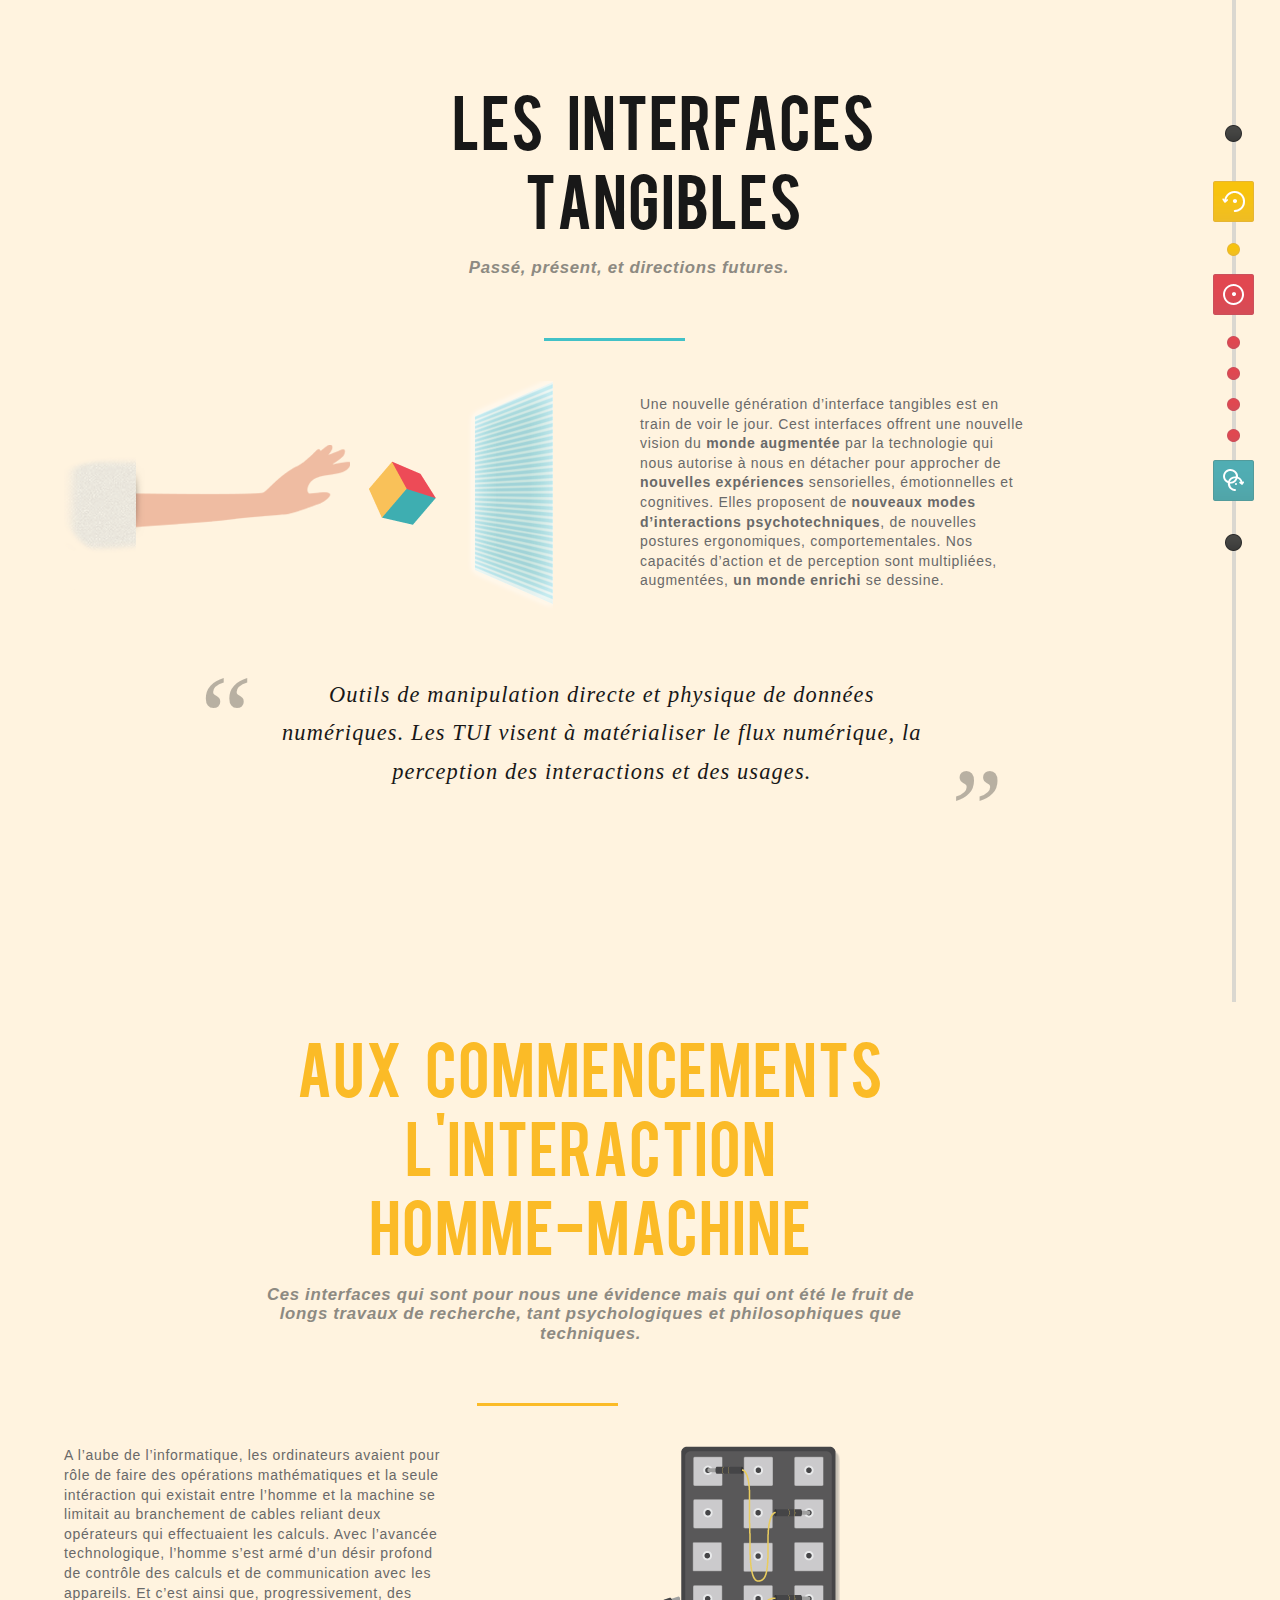
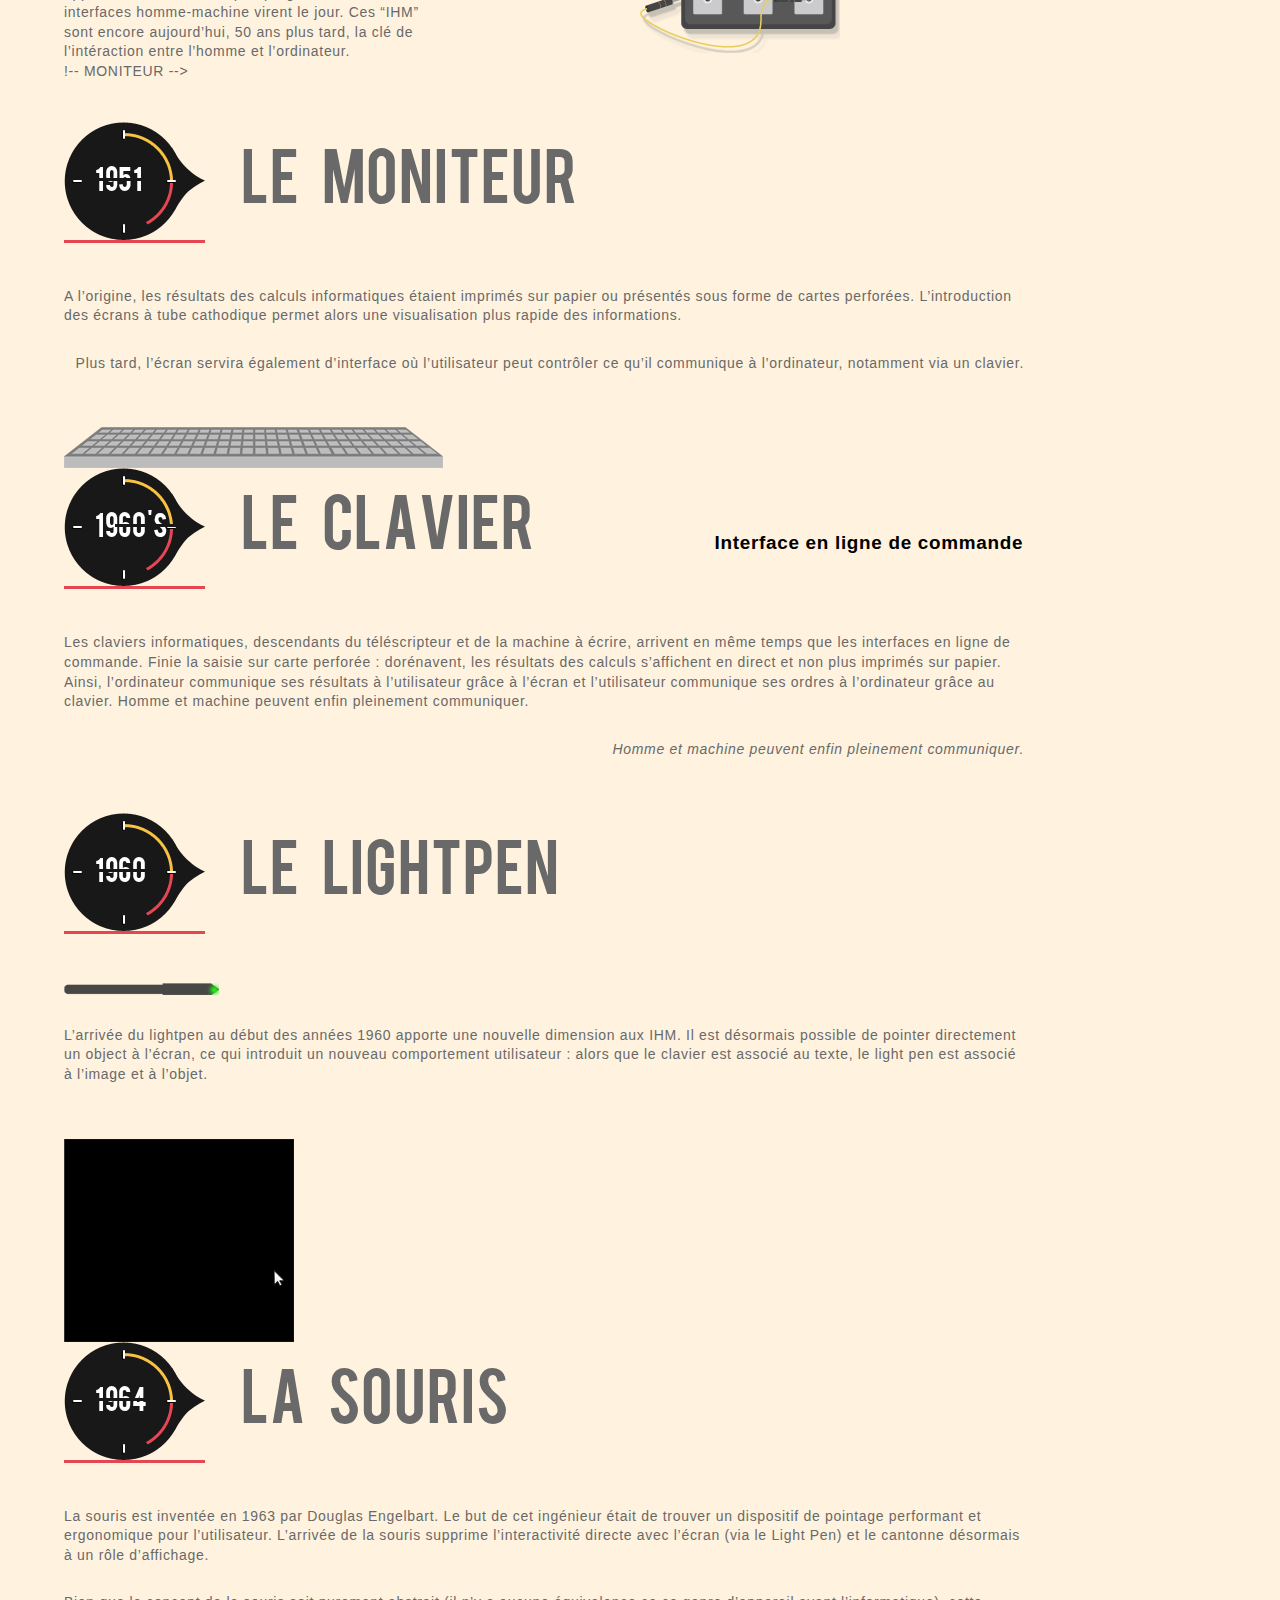
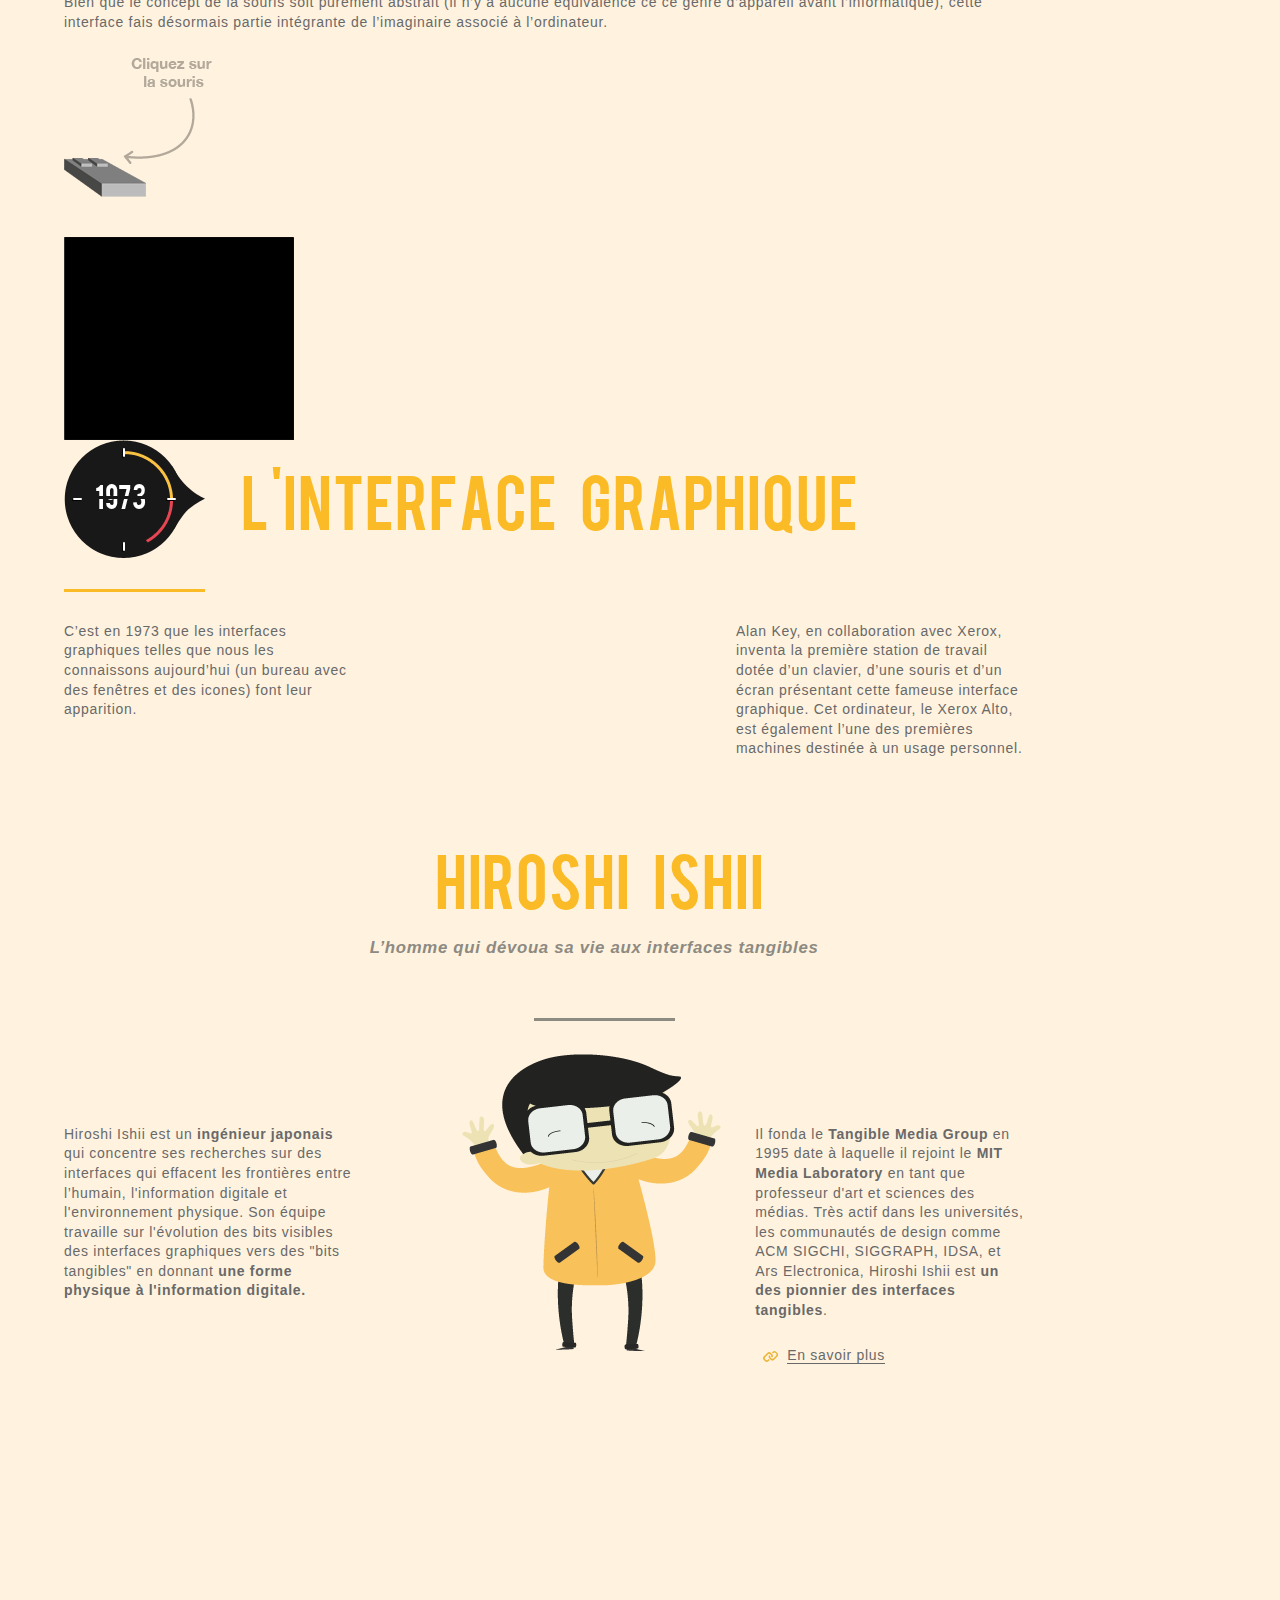
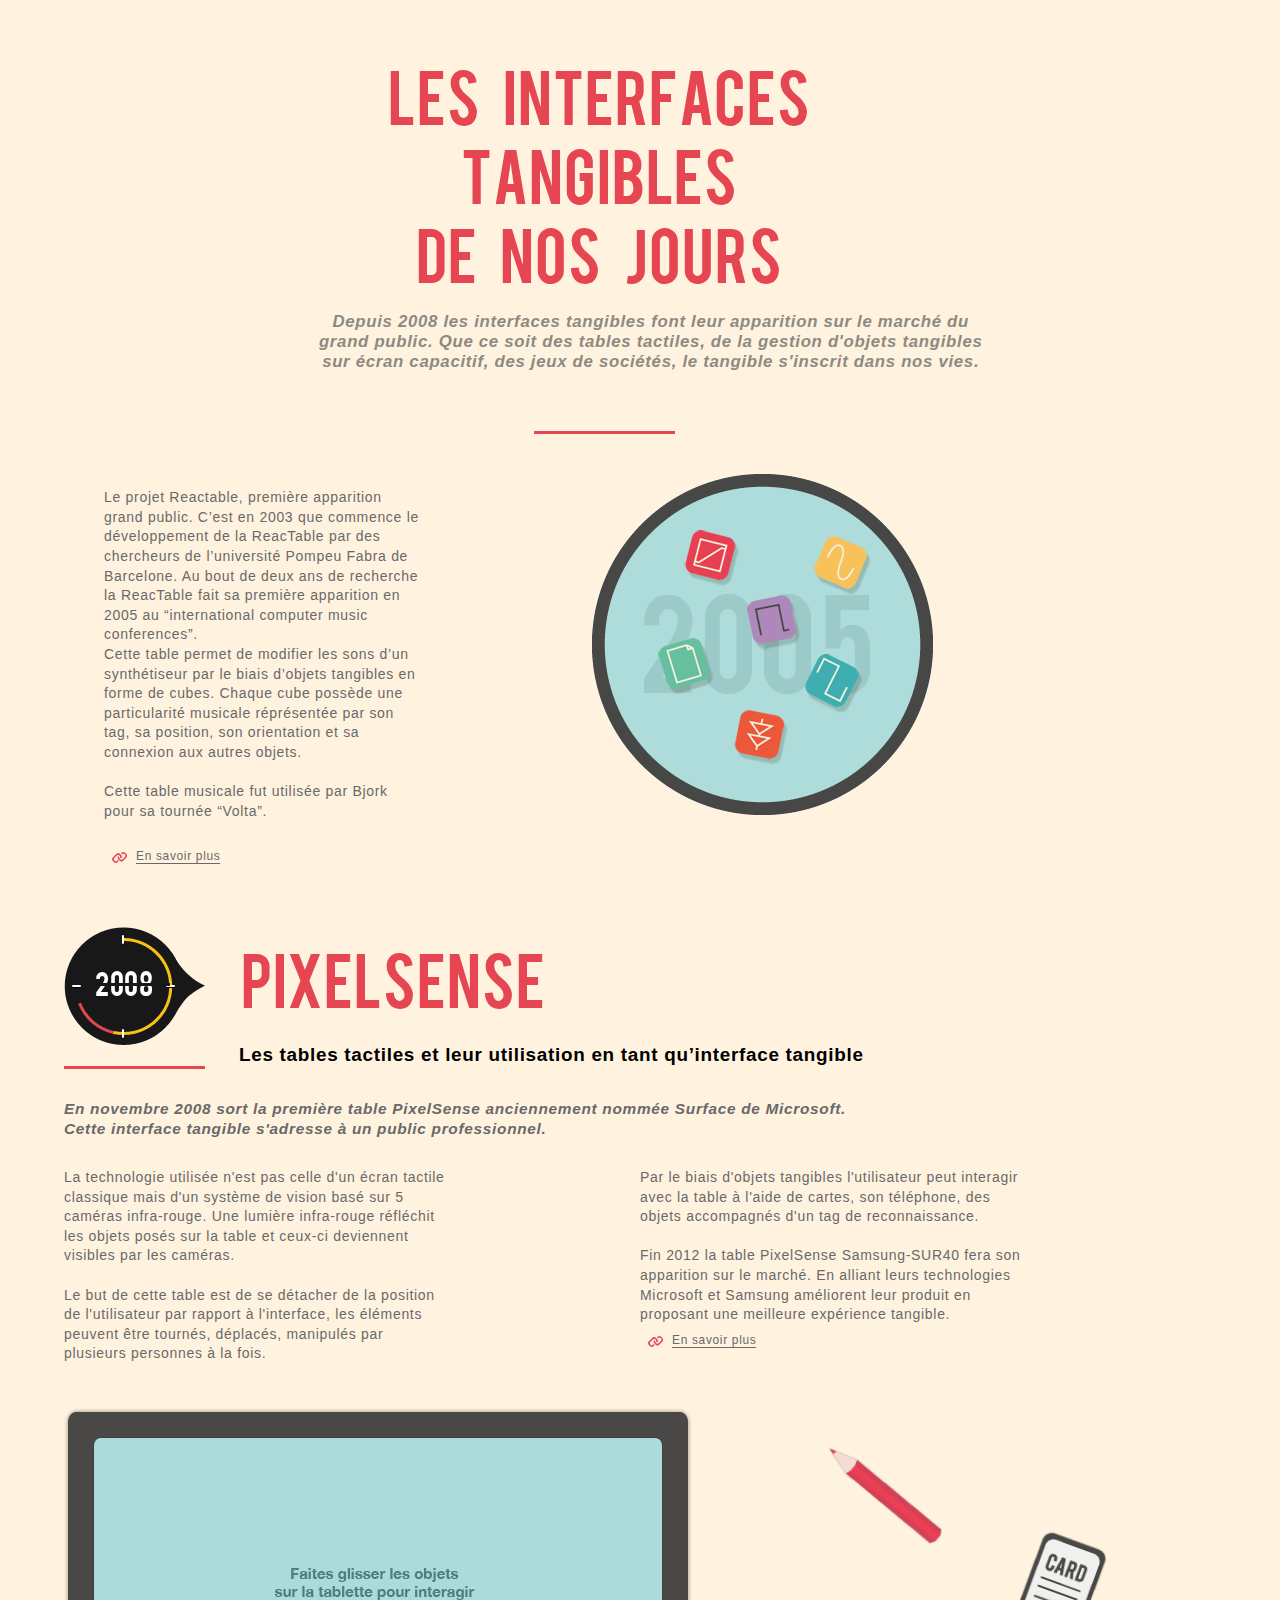
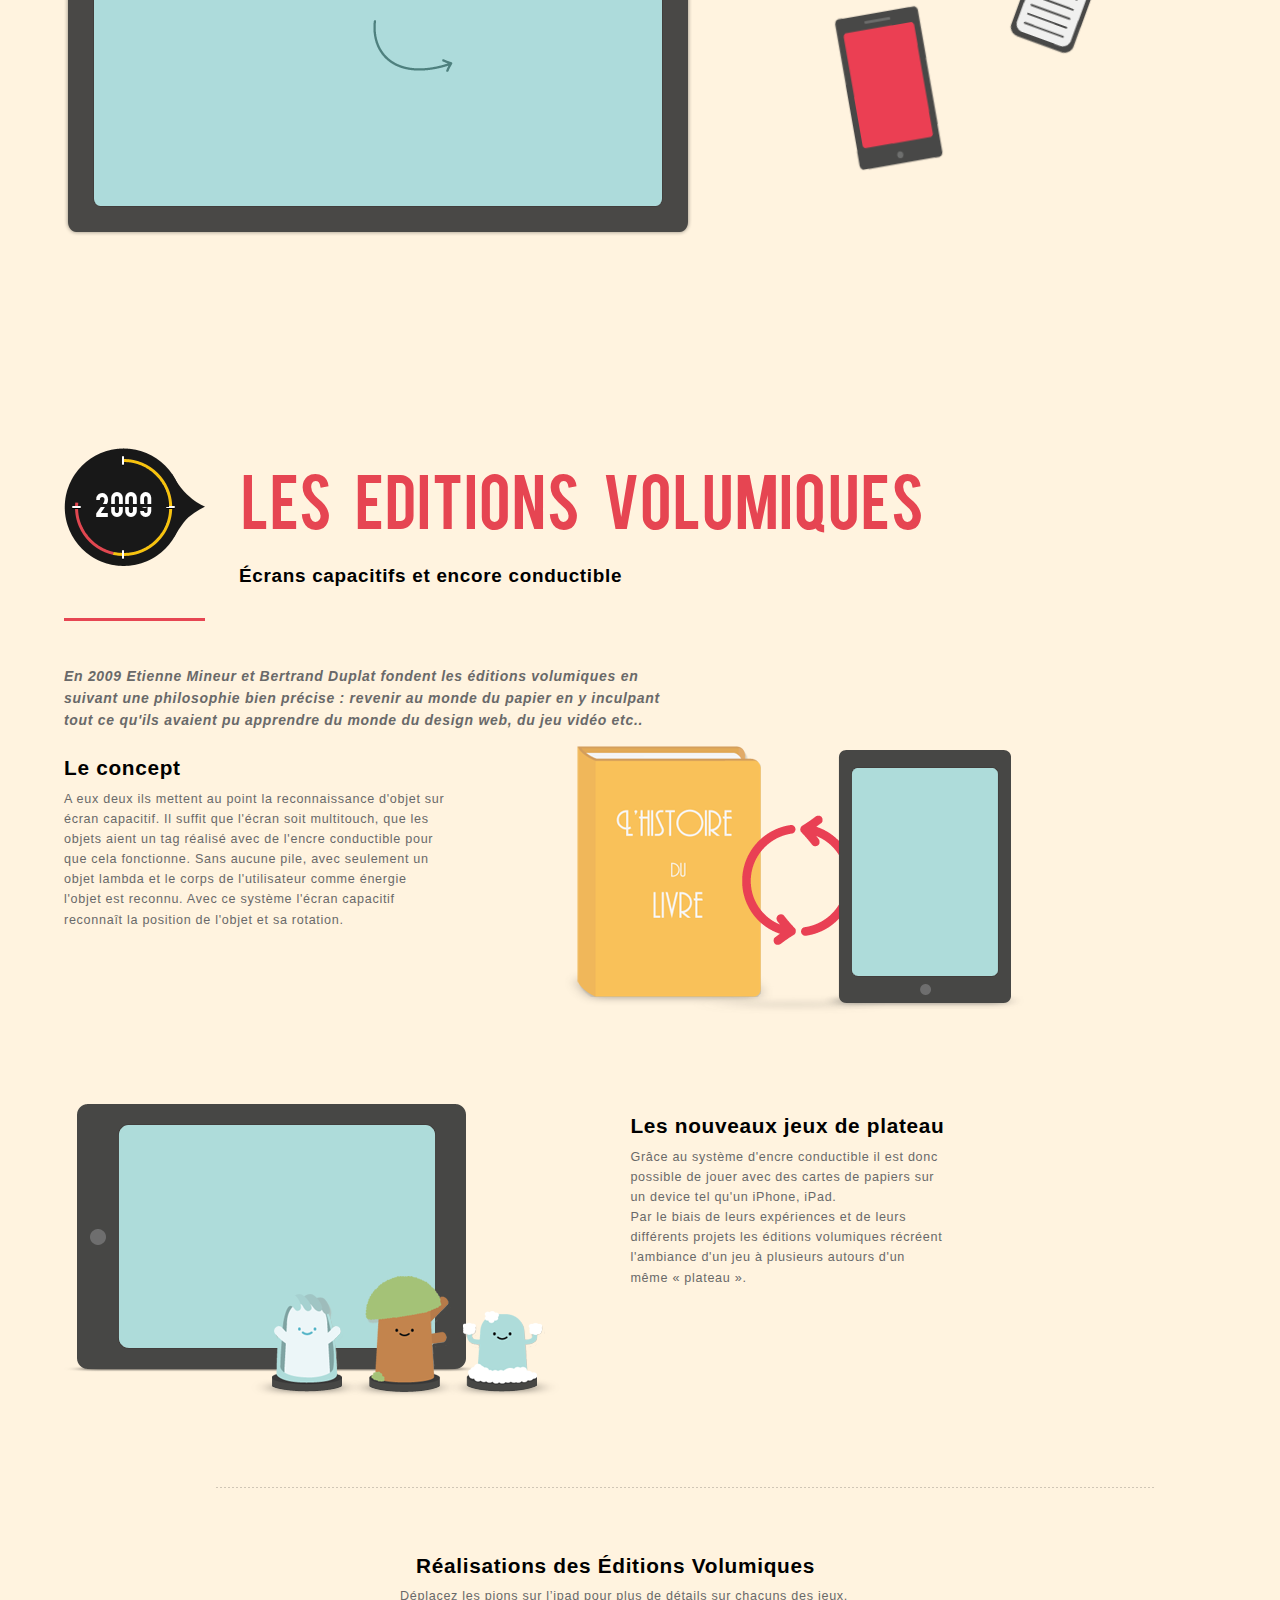
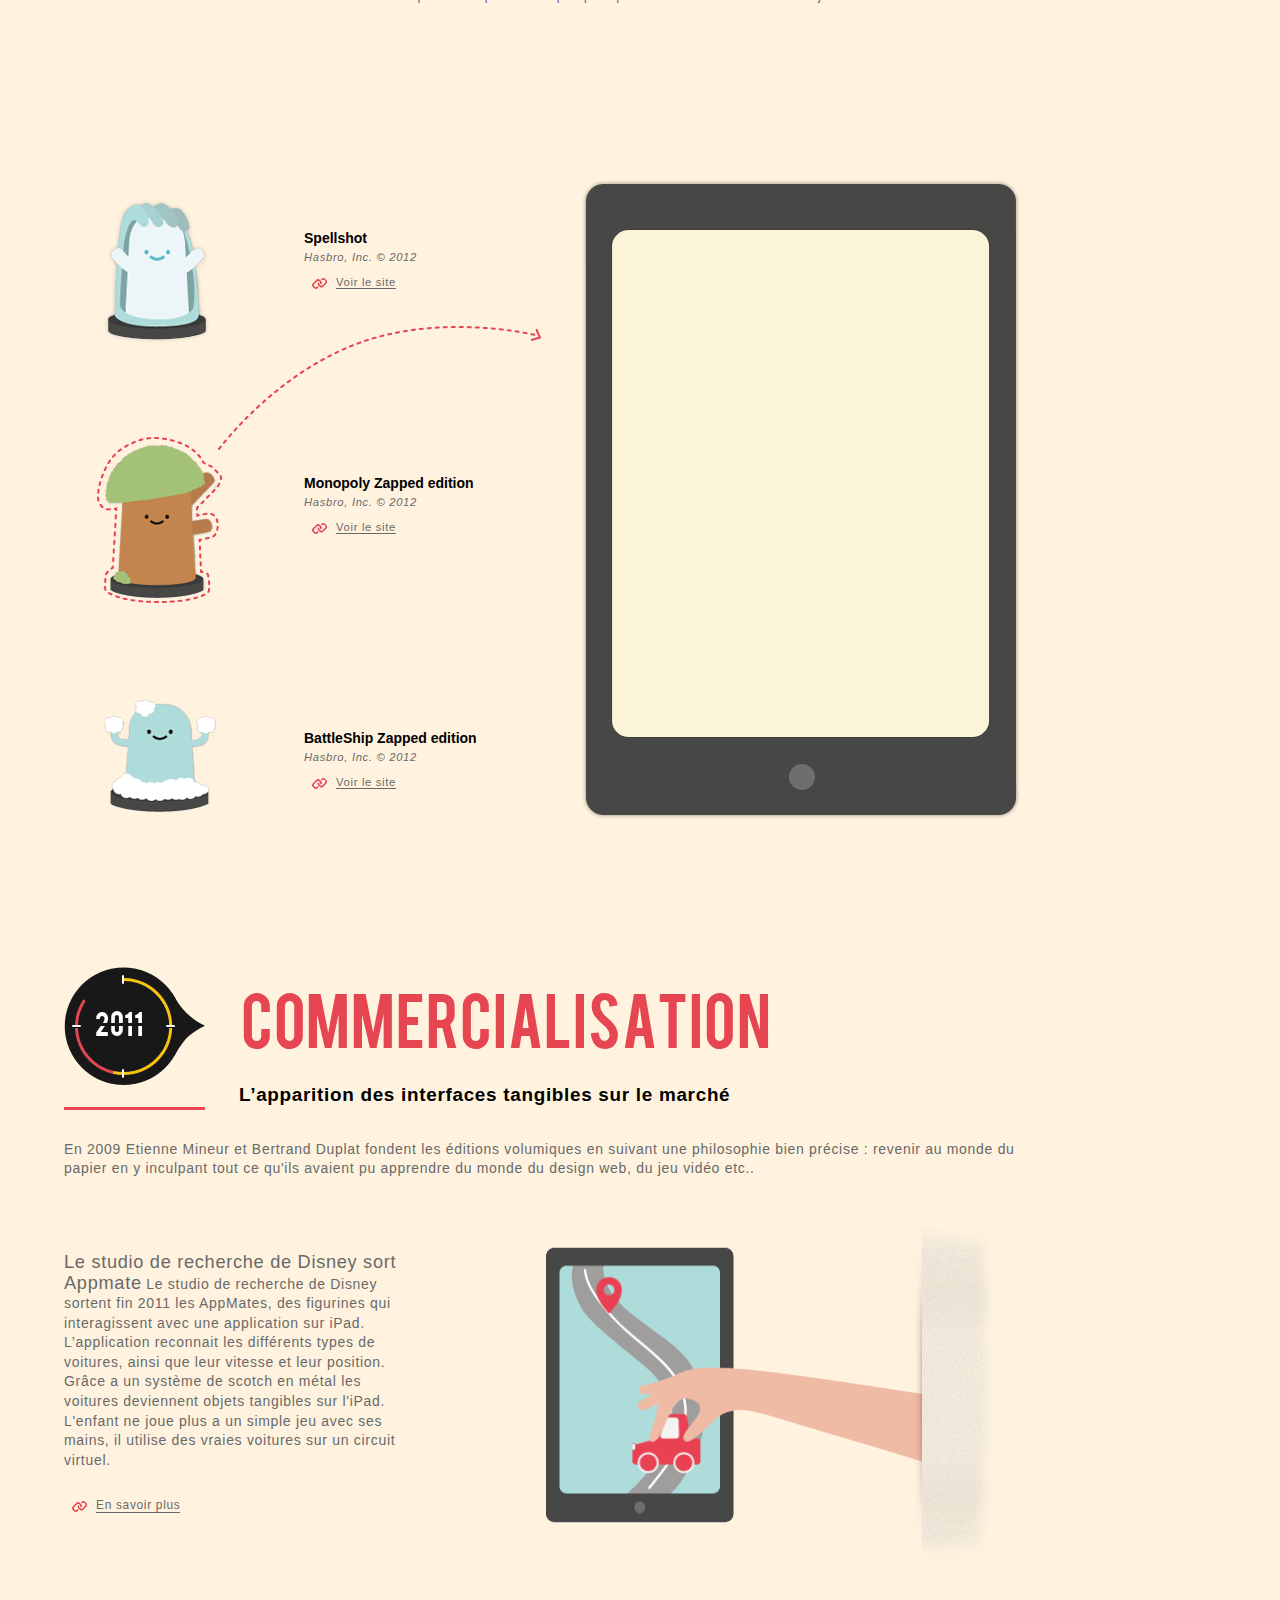
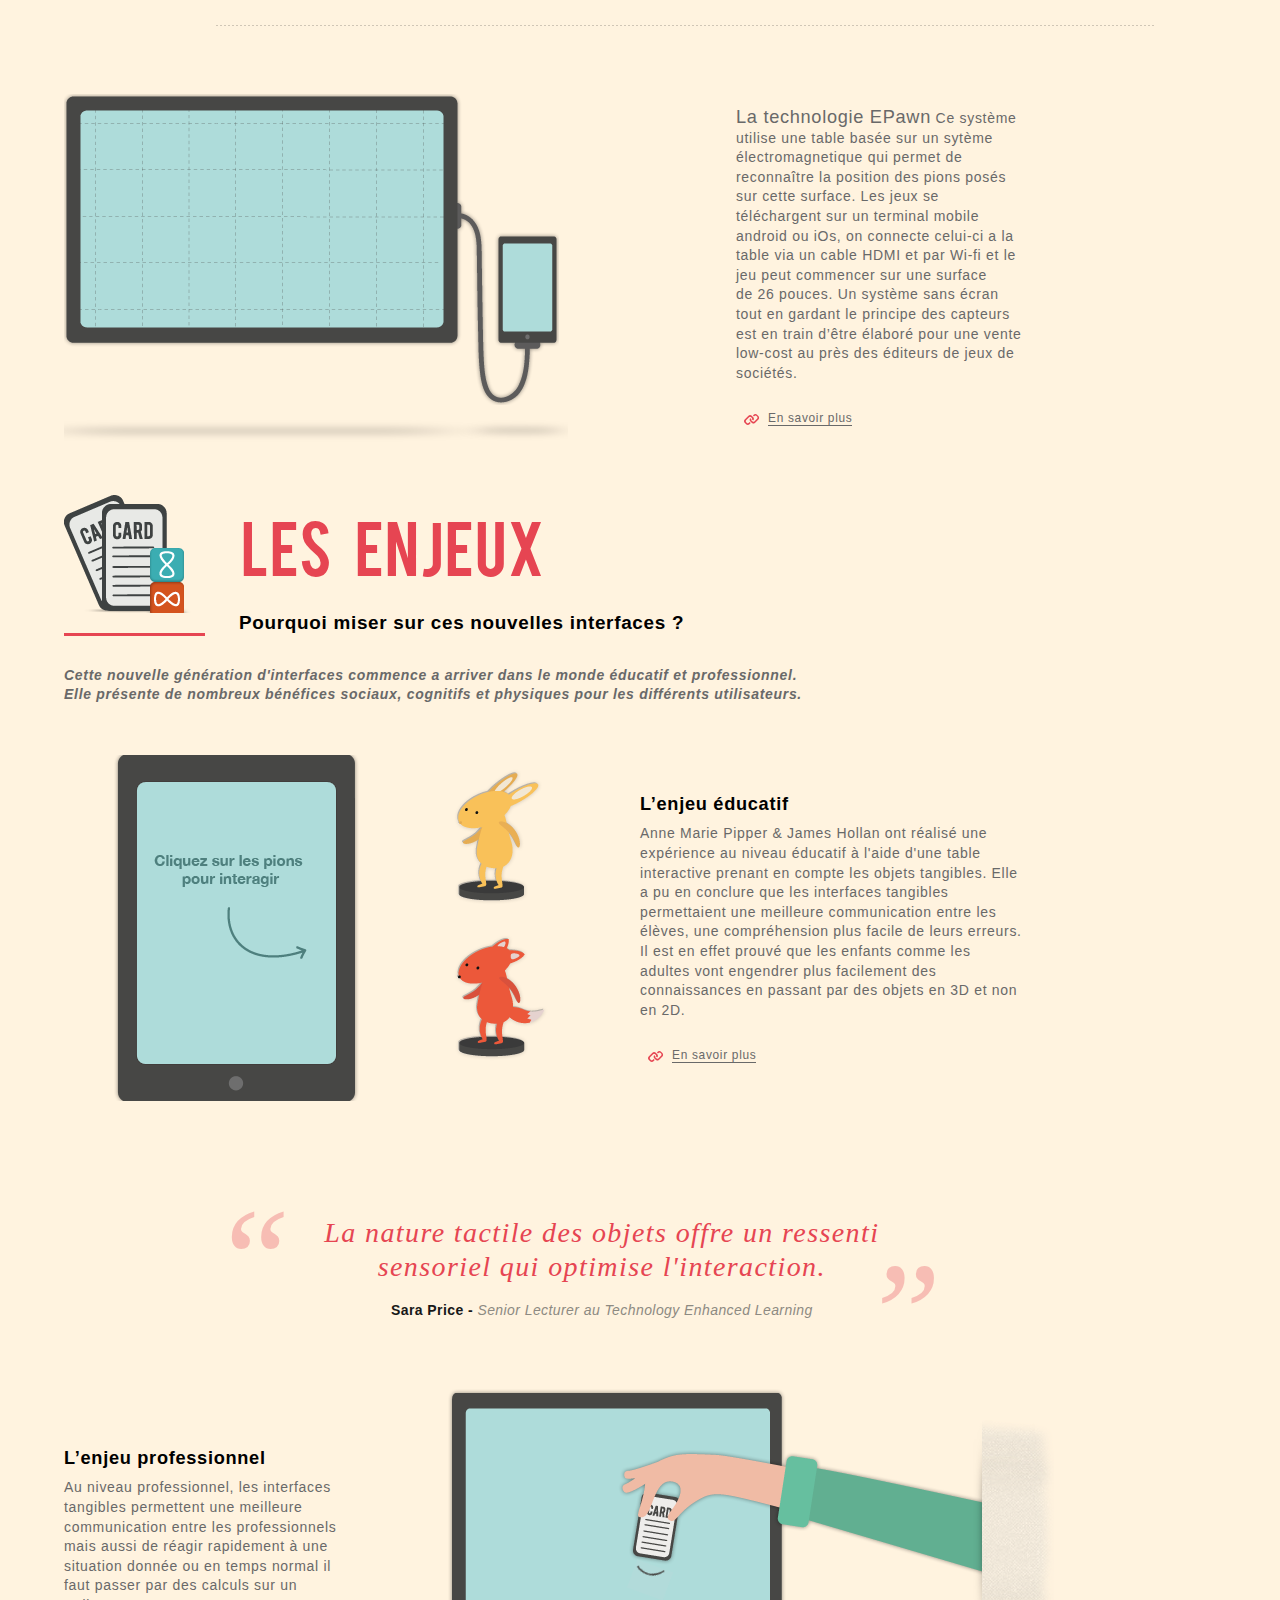
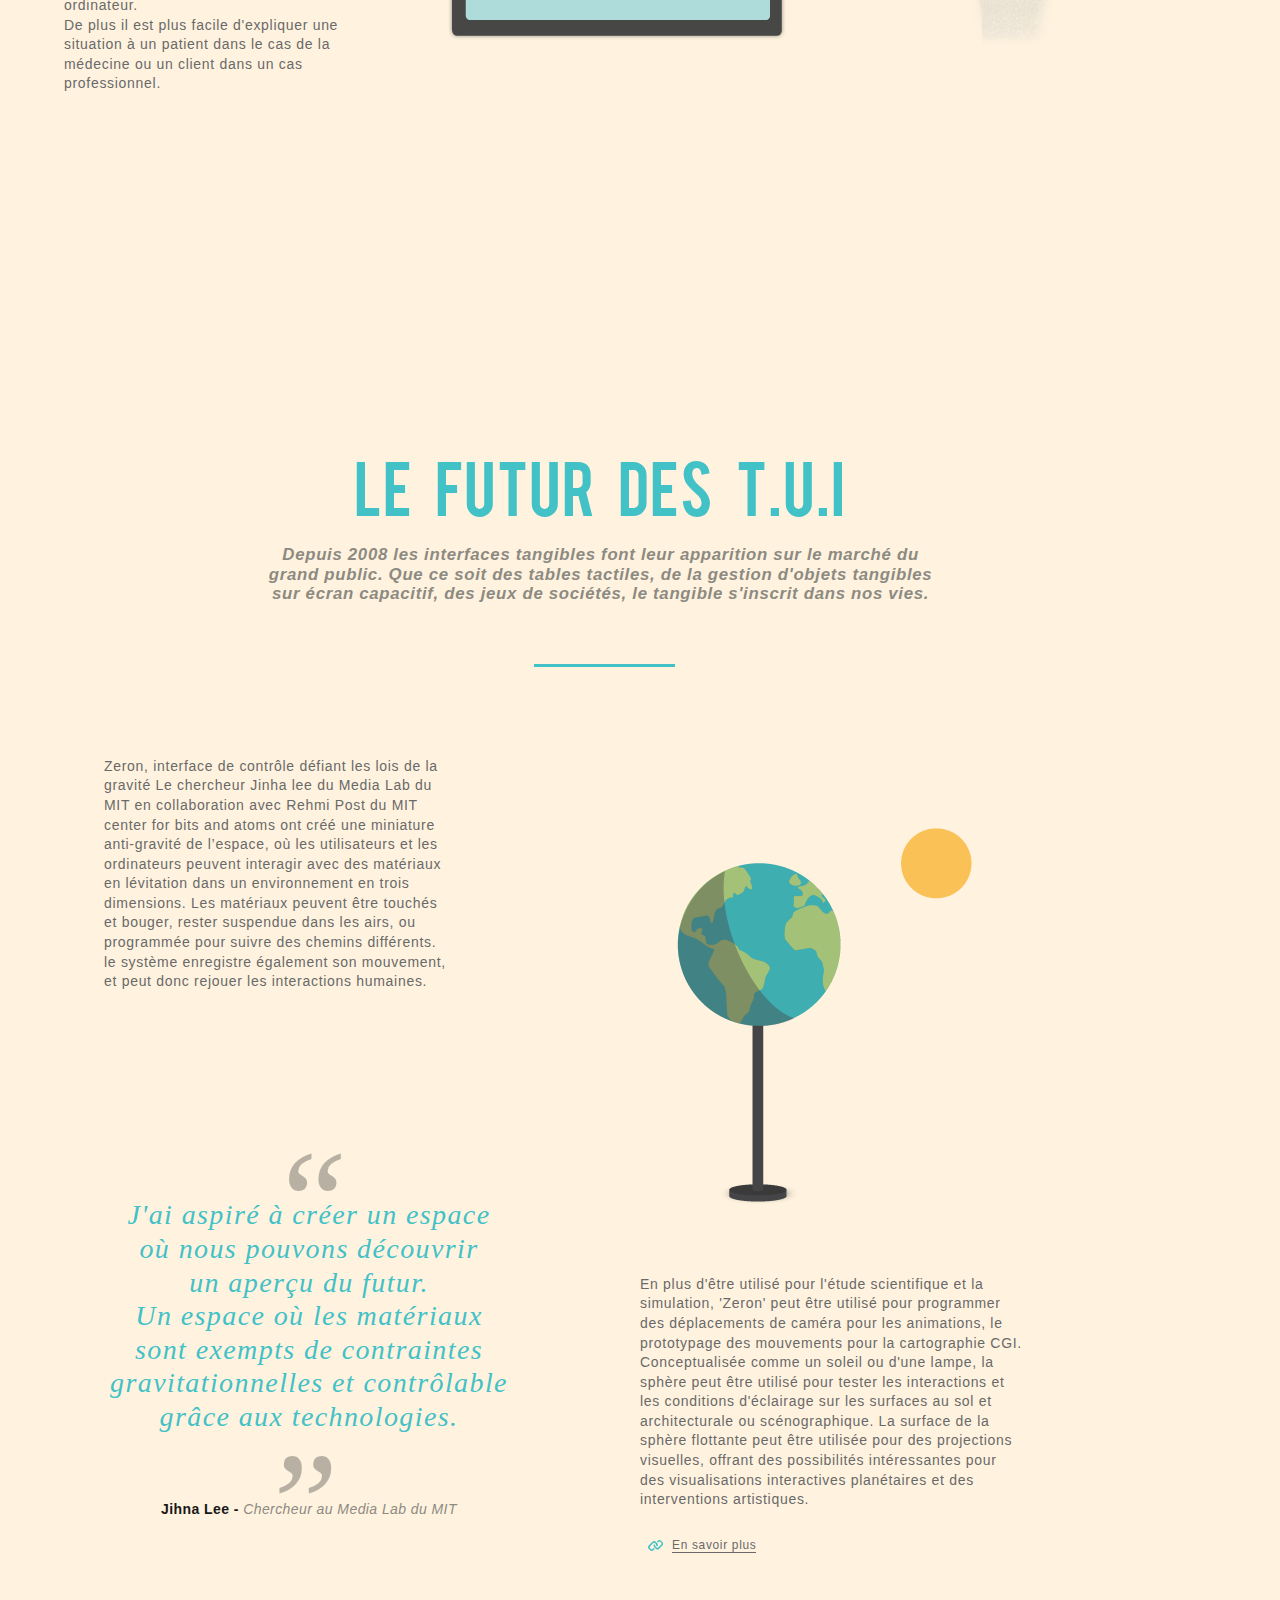
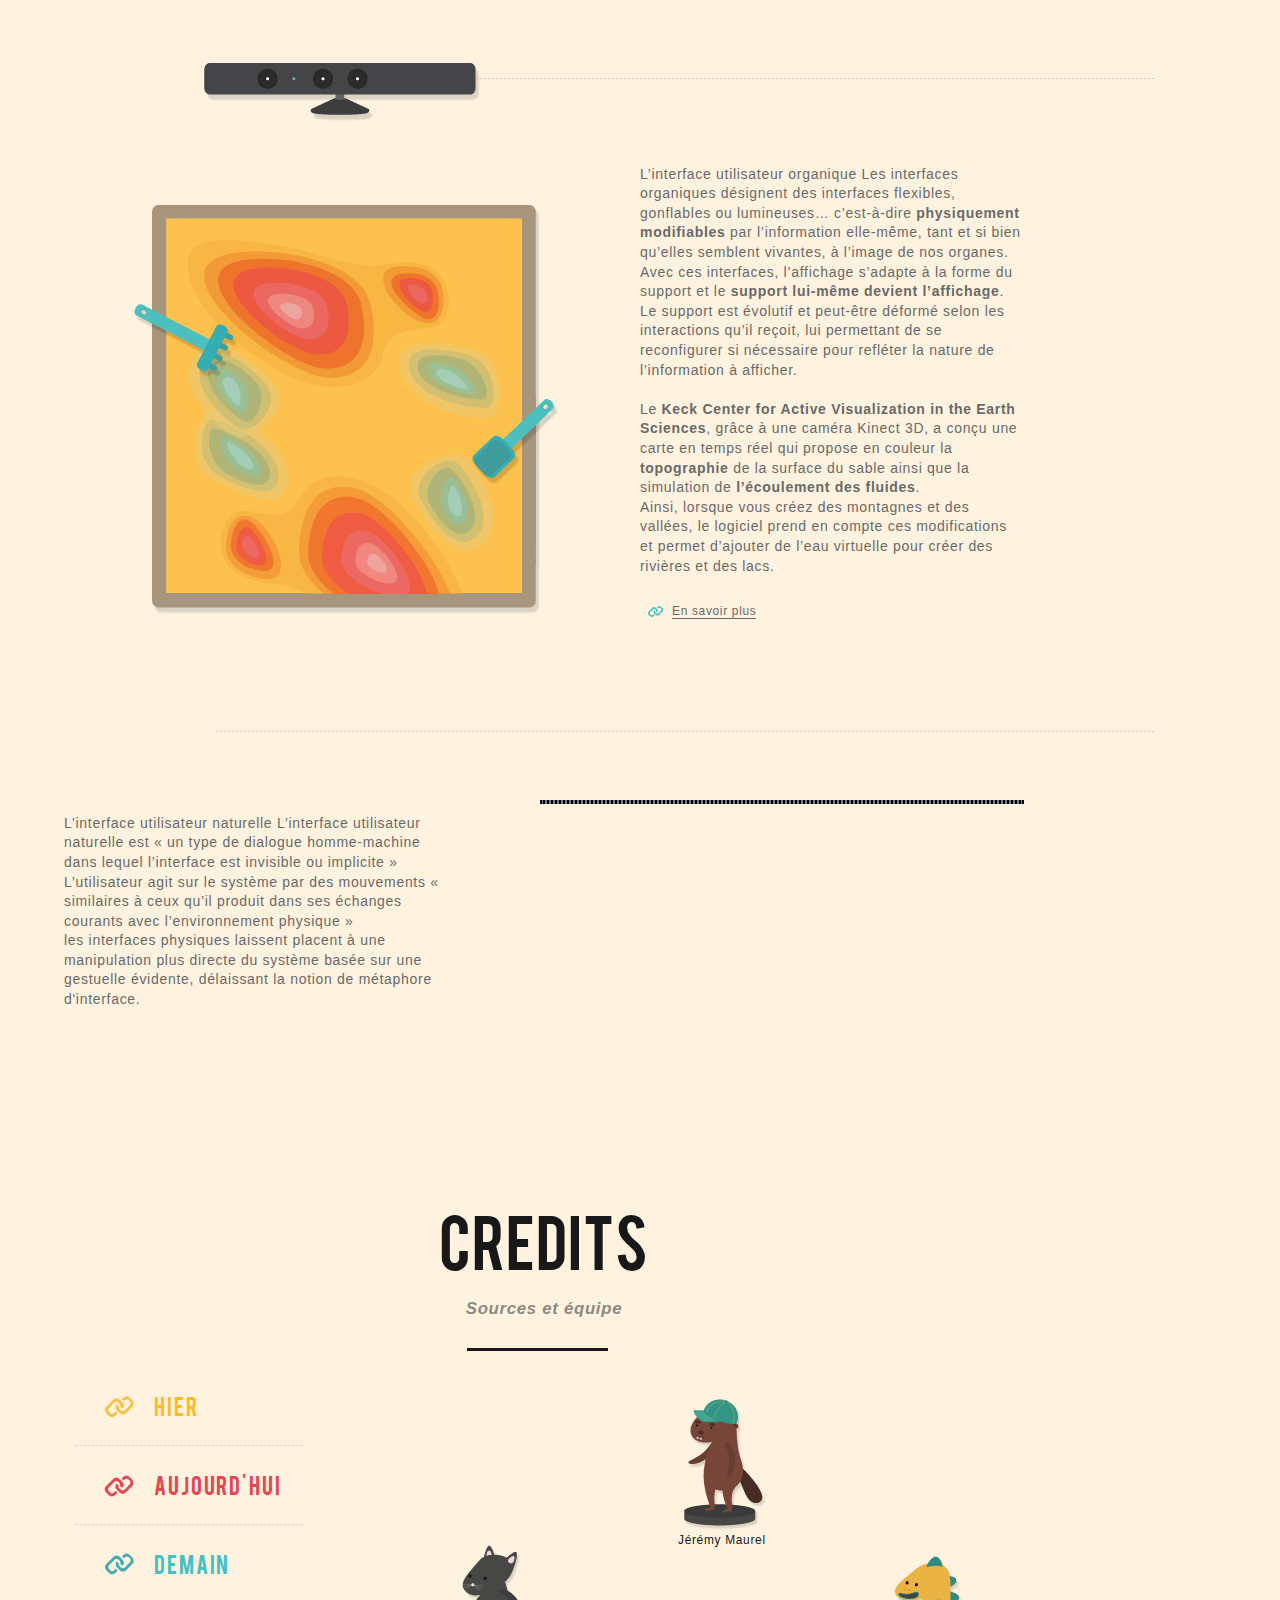
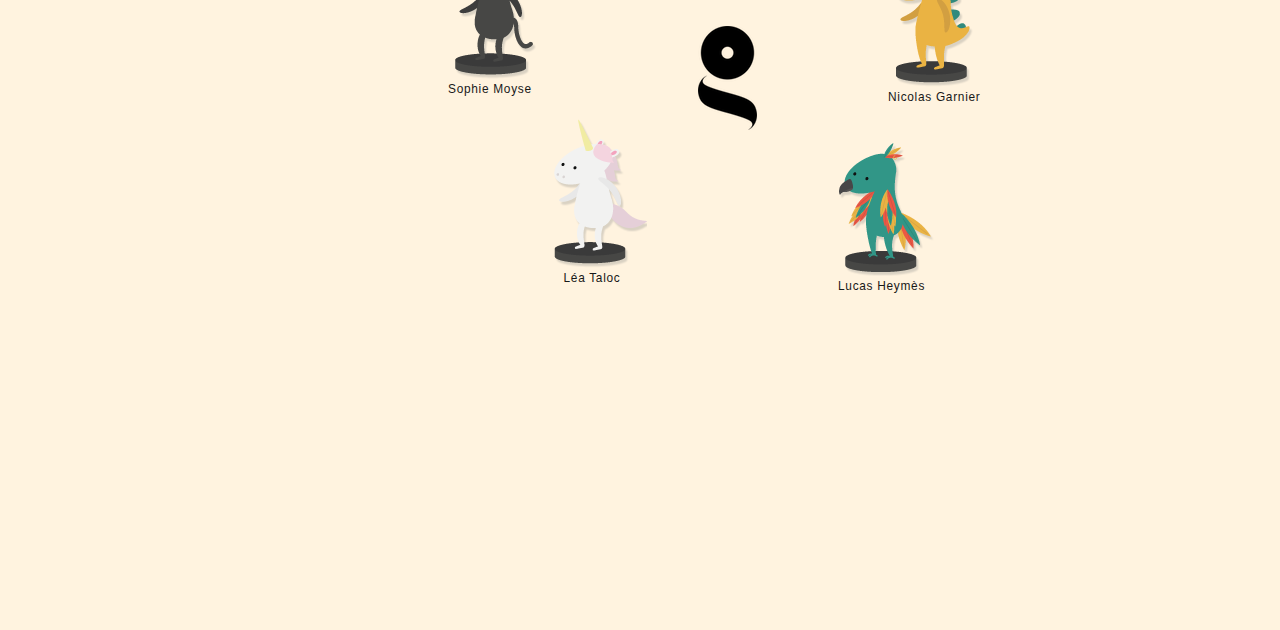
==== commit 23e7991d: "Intro + Pawn fixes" ====
--- a/index.html
+++ b/index.html
@@ -50,16 +50,17 @@
                             <div class="clearfix"></div>
 
                             <div id="linecut"></div>
-                            
-                            <p class="heading">
+
+                            
+                            <aside class="left">
+                                <img src="img/intro/illu_intro1.png" alt="">
+                            </aside> 
+
+                            <p class="right">
                                Une nouvelle génération d’interface tangibles est en train de voir le jour. Cest interfaces offrent une nouvelle vision du <strong>monde augmentée</strong> par la technologie qui nous autorise à nous en détacher pour approcher de <strong>nouvelles expériences</strong> sensorielles, émotionnelles et cognitives.
 Elles proposent de <strong>nouveaux modes d’interactions psychotechniques</strong>, de nouvelles postures ergonomiques, comportementales. Nos capacités d’action et de perception sont multipliées, augmentées, <strong>un monde enrichi</strong> se dessine.
                             </p>
 
-                            <aside class="placeholder">
-                                <img src="img/intro/couleurs.gif" alt="">
-                                Illustration placeholder
-                            </aside>
                             <div class="clearfix"></div>
                             <blockquote>
                                 Outils de manipulation directe et physique de données numériques. Les TUI visent à matérialiser le flux 
@@ -482,7 +483,7 @@
                                             <img src="img/editions_volumiques/_realisation_pion2.png" alt="">
                                         </div>
                                         <div class="description">
-                                            <span class="title">Monopoly 2apped edition</span>
+                                            <span class="title">Monopoly Zapped edition</span>
                                             <p>
                                                 Hasbro, Inc. © 2012<br/>
                                                 <a class="small" href="ttp://volumique.com/v2/?portfolio=monopoly-zapped-edition">Voir le site</a>
@@ -512,7 +513,7 @@
                                                 <p>Ce jeu de plateau est composé d’une application, de pions et de cartes reconnus par le système d’encre conductible.<br/>Les joueurs jouent le rôle de magiciens de la nature qui doivent concquérir le domaine des autres en plantant toutes sortes de graines magiques.</p>
                                             </div>
                                             <div id="pion2">
-                                                <span class="title center">Monopoly 2apped edition</span>
+                                                <span class="title center">Monopoly Zapped edition</span>
                                                 <p>Ce Monopoly prend une toute autre dimension en y ajoutant un iPad ainsi que des cartes contenant de l’encre conductible. Grâce aux cartes de crédits le joueur peut intéragir directement avec l’iPad et gérer son argent ainsi que ses points accumulés.</p>
                                             </div>
                                             <div id="pion3">
--- a/stylesheets/screen.css
+++ b/stylesheets/screen.css
@@ -506,12 +506,12 @@
 }
 /* line 491, ../sass/screen.scss */
 article#home aside {
-  float: right;
+  float: left;
   width: 40%;
 }
 /* line 495, ../sass/screen.scss */
-article#home aside.placeholder {
-  height: 300px;
+article#home p.right {
+  width: 40%;
 }
 /* line 499, ../sass/screen.scss */
 article#home div#linecut {
@@ -522,34 +522,35 @@
 article#home blockquote {
   width: 650px;
   padding: 0 18%;
-}
-/* line 509, ../sass/screen.scss */
+  line-height: 1.7em;
+}
+/* line 510, ../sass/screen.scss */
 article#home img {
   display: inline-block;
 }
 
 /* **** HIER **** */
-/* line 515, ../sass/screen.scss */
+/* line 516, ../sass/screen.scss */
 article#hier_au_commencement header {
   margin: 20px 21%;
 }
-/* line 518, ../sass/screen.scss */
+/* line 519, ../sass/screen.scss */
 article#hier_au_commencement header h1, article#hier_au_commencement header h2, article#hier_au_commencement header h3 {
   color: #fbbb27;
 }
-/* line 522, ../sass/screen.scss */
+/* line 523, ../sass/screen.scss */
 article#hier_au_commencement header h1 {
   text-align: center;
   line-height: 1.3em;
   width: 650px;
 }
-/* line 528, ../sass/screen.scss */
+/* line 529, ../sass/screen.scss */
 article#hier_au_commencement header h2 {
   text-align: center;
   line-height: 1.3em;
   width: 650px;
 }
-/* line 534, ../sass/screen.scss */
+/* line 535, ../sass/screen.scss */
 article#hier_au_commencement header span.baseline {
   display: block;
   font-size: 1.2em;
@@ -559,18 +560,18 @@
   margin: 0;
   color: #8d8a82;
 }
-/* line 544, ../sass/screen.scss */
+/* line 545, ../sass/screen.scss */
 article#hier_au_commencement p.heading {
   display: inline-block;
   margin: 0;
   width: 40%;
 }
-/* line 549, ../sass/screen.scss */
+/* line 550, ../sass/screen.scss */
 article#hier_au_commencement aside {
   float: right;
   width: 40%;
 }
-/* line 554, ../sass/screen.scss */
+/* line 555, ../sass/screen.scss */
 article#hier_au_commencement div#linecut {
   background-color: #fbbb27;
   margin: 40px 43%;
@@ -578,67 +579,67 @@
 
 /* **** HIER : Le moniteur **** */
 /* **** HIER : L'INTERFACE GRAPHIQUE **** */
-/* line 567, ../sass/screen.scss */
+/* line 568, ../sass/screen.scss */
 article#hier_interface_graphique header h3 {
   color: #fbbb27;
   text-align: center;
   line-height: 1.3em;
 }
-/* line 572, ../sass/screen.scss */
+/* line 573, ../sass/screen.scss */
 article#hier_interface_graphique header span.baseline {
   display: block;
   font-size: 1.4em;
   font-style: normal;
 }
-/* line 578, ../sass/screen.scss */
+/* line 579, ../sass/screen.scss */
 article#hier_interface_graphique p {
   display: inline-block;
   margin: 0;
 }
-/* line 582, ../sass/screen.scss */
+/* line 583, ../sass/screen.scss */
 article#hier_interface_graphique p.left {
   width: 30%;
   float: left;
 }
-/* line 587, ../sass/screen.scss */
+/* line 588, ../sass/screen.scss */
 article#hier_interface_graphique p.right {
   width: 30%;
 }
-/* line 591, ../sass/screen.scss */
+/* line 592, ../sass/screen.scss */
 article#hier_interface_graphique aside {
   display: inline-block;
   width: 30%;
 }
-/* line 594, ../sass/screen.scss */
+/* line 595, ../sass/screen.scss */
 article#hier_interface_graphique aside div.animation {
   float: left;
 }
-/* line 599, ../sass/screen.scss */
+/* line 600, ../sass/screen.scss */
 article#hier_interface_graphique aside.placeholder {
   height: 200px;
 }
-/* line 602, ../sass/screen.scss */
+/* line 603, ../sass/screen.scss */
 article#hier_interface_graphique div#linecut {
   background-color: #fbbb27;
   margin-top: 30px;
 }
 
 /* **** HIROSHI ISHII **** */
-/* line 610, ../sass/screen.scss */
+/* line 611, ../sass/screen.scss */
 article#hiroshi header {
   margin: 20px 21%;
 }
-/* line 612, ../sass/screen.scss */
+/* line 613, ../sass/screen.scss */
 article#hiroshi header h1, article#hiroshi header h2, article#hiroshi header h3 {
   color: #fbbb27;
 }
-/* line 616, ../sass/screen.scss */
+/* line 617, ../sass/screen.scss */
 article#hiroshi header h3 {
   text-align: center;
   line-height: 1.3em;
   width: 120%;
 }
-/* line 622, ../sass/screen.scss */
+/* line 623, ../sass/screen.scss */
 article#hiroshi header span.baseline {
   display: block;
   font-size: 1.2em;
@@ -648,50 +649,50 @@
   margin: 0 9%;
   color: #8d8a82;
 }
-/* line 633, ../sass/screen.scss */
+/* line 634, ../sass/screen.scss */
 article#hiroshi div#linecut {
   margin: 40px 49%;
   background-color: #8d8a82;
 }
-/* line 638, ../sass/screen.scss */
+/* line 639, ../sass/screen.scss */
 article#hiroshi p.heading {
   display: inline-block;
   margin-left: 40px;
   width: 33%;
 }
-/* line 642, ../sass/screen.scss */
+/* line 643, ../sass/screen.scss */
 article#hiroshi p.heading a {
   font-size: 0.85em;
 }
-/* line 647, ../sass/screen.scss */
+/* line 648, ../sass/screen.scss */
 article#hiroshi p.left {
   width: 30%;
   display: inline-block;
 }
-/* line 651, ../sass/screen.scss */
+/* line 652, ../sass/screen.scss */
 article#hiroshi p.right {
   width: 28%;
   display: inline-block;
 }
-/* line 655, ../sass/screen.scss */
+/* line 656, ../sass/screen.scss */
 article#hiroshi div#full {
   margin-top: 50px;
 }
-/* line 658, ../sass/screen.scss */
+/* line 659, ../sass/screen.scss */
 article#hiroshi a.small:before {
   background-image: url("../img/link_yellow.png");
 }
-/* line 661, ../sass/screen.scss */
+/* line 662, ../sass/screen.scss */
 article#hiroshi aside {
   margin-left: 110px;
   width: 30%;
   display: inline-block;
 }
-/* line 667, ../sass/screen.scss */
+/* line 668, ../sass/screen.scss */
 article#hiroshi aside div.animation div {
   display: inline-block;
 }
-/* line 671, ../sass/screen.scss */
+/* line 672, ../sass/screen.scss */
 article#hiroshi aside div.animation div#tete {
   background: url("../img/hiroshii/_hiroshii_tete.png") center center no-repeat;
   height: 117px;
@@ -703,7 +704,7 @@
   -webkit-animation: 2s linear 0s alternate none infinite hiroshii;
   -moz-animation: 2s linear 0s alternate none infinite hiroshii;
 }
-/* line 683, ../sass/screen.scss */
+/* line 684, ../sass/screen.scss */
 article#hiroshi aside div.animation div#corps {
   background: url("../img/hiroshii/_hiroshii_corps.png") center center no-repeat;
   width: 259px;
@@ -711,26 +712,26 @@
 }
 
 /* **** AUJOURDH'UI **** */
-/* line 695, ../sass/screen.scss */
+/* line 696, ../sass/screen.scss */
 article#denosjours header {
   margin: 20px 21%;
 }
-/* line 697, ../sass/screen.scss */
+/* line 698, ../sass/screen.scss */
 article#denosjours header h1, article#denosjours header h2, article#denosjours header h3 {
   color: #e64552;
 }
-/* line 700, ../sass/screen.scss */
+/* line 701, ../sass/screen.scss */
 article#denosjours header h1 {
   text-align: center;
   line-height: 1.3em;
 }
-/* line 705, ../sass/screen.scss */
+/* line 706, ../sass/screen.scss */
 article#denosjours header h2 {
   text-align: center;
   line-height: 1.3em;
   width: 120%;
 }
-/* line 711, ../sass/screen.scss */
+/* line 712, ../sass/screen.scss */
 article#denosjours header span.baseline {
   display: block;
   font-size: 1.2em;
@@ -740,26 +741,26 @@
   margin: 0 9%;
   color: #8d8a82;
 }
-/* line 722, ../sass/screen.scss */
+/* line 723, ../sass/screen.scss */
 article#denosjours div#linecut {
   margin: 40px 49%;
 }
-/* line 726, ../sass/screen.scss */
+/* line 727, ../sass/screen.scss */
 article#denosjours p.heading {
   display: inline-block;
   margin-left: 40px;
   width: 33%;
 }
-/* line 730, ../sass/screen.scss */
+/* line 731, ../sass/screen.scss */
 article#denosjours p.heading a {
   font-size: 0.85em;
 }
-/* line 735, ../sass/screen.scss */
+/* line 736, ../sass/screen.scss */
 article#denosjours aside {
   width: 45%;
   float: right;
 }
-/* line 739, ../sass/screen.scss */
+/* line 740, ../sass/screen.scss */
 article#denosjours aside div.animation {
   background: url("../img/reactable/reactable.gif") center center no-repeat;
   display: block;
@@ -768,57 +769,57 @@
 }
 
 /* **** PIXELSENSE **** */
-/* line 751, ../sass/screen.scss */
+/* line 752, ../sass/screen.scss */
 article#pixel_sense header h1, article#pixel_sense header h2, article#pixel_sense header h3 {
   color: #e64552;
 }
-/* line 756, ../sass/screen.scss */
+/* line 757, ../sass/screen.scss */
 article#pixel_sense div.time_bubble {
   background-image: url("../img/timer/06_pixelsense.png");
 }
-/* line 760, ../sass/screen.scss */
+/* line 761, ../sass/screen.scss */
 article#pixel_sense div.linecut {
   margin-bottom: 30px;
   margin-top: 40px;
 }
-/* line 764, ../sass/screen.scss */
+/* line 765, ../sass/screen.scss */
 article#pixel_sense p.heading {
   font-weight: 700;
   font-style: italic;
   font-size: 1.1em;
 }
-/* line 770, ../sass/screen.scss */
+/* line 771, ../sass/screen.scss */
 article#pixel_sense p.left {
   width: 40%;
 }
-/* line 773, ../sass/screen.scss */
+/* line 774, ../sass/screen.scss */
 article#pixel_sense p.right {
   width: 40%;
 }
-/* line 776, ../sass/screen.scss */
+/* line 777, ../sass/screen.scss */
 article#pixel_sense a.small {
   font-size: 0.85em;
 }
-/* line 780, ../sass/screen.scss */
+/* line 781, ../sass/screen.scss */
 article#pixel_sense aside {
   margin-top: 30px;
   height: 600px;
 }
-/* line 783, ../sass/screen.scss */
+/* line 784, ../sass/screen.scss */
 article#pixel_sense aside div.animation {
   background: url("../img/reactable/reactable.gif") center center no-repeat;
   display: block;
   height: 341px;
   width: 341px;
 }
-/* line 790, ../sass/screen.scss */
+/* line 791, ../sass/screen.scss */
 article#pixel_sense aside div#surface {
   background: url("../img/pixel_sense/_pixelsense_table.png") center center no-repeat;
   width: 628px;
   height: 428px;
   display: inline-block;
 }
-/* line 795, ../sass/screen.scss */
+/* line 796, ../sass/screen.scss */
 article#pixel_sense aside div#surface div#text {
   background: url("../img/pixel_sense/_pixelsense_fleche.png") center center no-repeat;
   width: 201px;
@@ -827,7 +828,7 @@
   position: relative;
   top: 160px;
 }
-/* line 804, ../sass/screen.scss */
+/* line 805, ../sass/screen.scss */
 article#pixel_sense aside div#surface div.dropzone {
   height: 368px;
   left: 30px;
@@ -835,7 +836,7 @@
   top: -74px;
   width: 568px;
 }
-/* line 811, ../sass/screen.scss */
+/* line 812, ../sass/screen.scss */
 article#pixel_sense aside div#surface div.description {
   position: relative;
   left: 205px;
@@ -845,7 +846,7 @@
   height: 330px;
   overflow: hidden;
 }
-/* line 819, ../sass/screen.scss */
+/* line 820, ../sass/screen.scss */
 article#pixel_sense aside div#surface div.description div {
   display: block;
   -webkit-transition: opacity 0.5s ease-out;
@@ -854,135 +855,135 @@
   opacity: 0;
   height: 0;
 }
-/* line 828, ../sass/screen.scss */
+/* line 829, ../sass/screen.scss */
 article#pixel_sense aside div#surface div.description div#crayon {
   left: 20%;
   position: relative;
   top: 35%;
 }
-/* line 833, ../sass/screen.scss */
+/* line 834, ../sass/screen.scss */
 article#pixel_sense aside div#surface div.description div.active {
   opacity: 1;
   height: auto;
 }
-/* line 842, ../sass/screen.scss */
+/* line 843, ../sass/screen.scss */
 article#pixel_sense aside div#objets {
   width: 25%;
   float: right;
 }
-/* line 846, ../sass/screen.scss */
+/* line 847, ../sass/screen.scss */
 article#pixel_sense aside div#objets ul {
   list-style-type: none;
 }
-/* line 850, ../sass/screen.scss */
+/* line 851, ../sass/screen.scss */
 article#pixel_sense aside div#objets ul li div.drag {
   z-index: 110;
   position: absolute;
 }
-/* line 855, ../sass/screen.scss */
+/* line 856, ../sass/screen.scss */
 article#pixel_sense aside div#objets ul li div.drag:hover {
   cursor: move;
 }
-/* line 859, ../sass/screen.scss */
+/* line 860, ../sass/screen.scss */
 article#pixel_sense aside div#objets ul li div.drag.dropped:hover {
   cursor: default;
 }
-/* line 863, ../sass/screen.scss */
+/* line 864, ../sass/screen.scss */
 article#pixel_sense aside div#objets ul li#crayon {
   width: 21px;
   height: 143px;
   margin-left: 49px;
 }
-/* line 867, ../sass/screen.scss */
+/* line 868, ../sass/screen.scss */
 article#pixel_sense aside div#objets ul li#crayon img {
   transform: rotate(310deg);
 }
-/* line 871, ../sass/screen.scss */
+/* line 872, ../sass/screen.scss */
 article#pixel_sense aside div#objets ul li#crayon div.dropped img {
   transform: none;
 }
-/* line 877, ../sass/screen.scss */
+/* line 878, ../sass/screen.scss */
 article#pixel_sense aside div#objets ul li#card {
   width: 69px;
   height: 112px;
   margin-left: 200px;
   margin-top: -28px;
 }
-/* line 882, ../sass/screen.scss */
+/* line 883, ../sass/screen.scss */
 article#pixel_sense aside div#objets ul li#card img {
   transform: rotate(20deg);
 }
-/* line 886, ../sass/screen.scss */
+/* line 887, ../sass/screen.scss */
 article#pixel_sense aside div#objets ul li#card div.dropped img {
   transform: none;
 }
-/* line 893, ../sass/screen.scss */
+/* line 894, ../sass/screen.scss */
 article#pixel_sense aside div#objets ul li#portable {
   width: 87px;
   height: 156px;
   margin-left: 21px;
   margin-top: -39px;
 }
-/* line 898, ../sass/screen.scss */
+/* line 899, ../sass/screen.scss */
 article#pixel_sense aside div#objets ul li#portable img {
   transform: rotate(350deg);
 }
-/* line 902, ../sass/screen.scss */
+/* line 903, ../sass/screen.scss */
 article#pixel_sense aside div#objets ul li#portable div.dropped img {
   transform: none;
 }
 
 /* **** EDITIONS VOLUMIQUES **** */
-/* line 914, ../sass/screen.scss */
+/* line 915, ../sass/screen.scss */
 article#editions_volumiques {
   z-index: 998px;
   background-position: fixed;
 }
-/* line 918, ../sass/screen.scss */
+/* line 919, ../sass/screen.scss */
 article#editions_volumiques div#nouveauxjeux {
   margin-top: 90px;
 }
-/* line 920, ../sass/screen.scss */
+/* line 921, ../sass/screen.scss */
 article#editions_volumiques div#nouveauxjeux aside {
   width: 41%;
 }
-/* line 925, ../sass/screen.scss */
+/* line 926, ../sass/screen.scss */
 article#editions_volumiques div#linecut {
   background-color: #e64552;
 }
-/* line 929, ../sass/screen.scss */
+/* line 930, ../sass/screen.scss */
 article#editions_volumiques header {
   display: inline-block;
   vertical-align: bottom;
   margin-bottom: 30px;
 }
-/* line 934, ../sass/screen.scss */
+/* line 935, ../sass/screen.scss */
 article#editions_volumiques header h1, article#editions_volumiques header h2, article#editions_volumiques header h3 {
   color: #e64552;
 }
-/* line 938, ../sass/screen.scss */
+/* line 939, ../sass/screen.scss */
 article#editions_volumiques header div.time_bubble {
   background-image: url("../img/timer/07_editionvolumique.png");
 }
-/* line 943, ../sass/screen.scss */
+/* line 944, ../sass/screen.scss */
 article#editions_volumiques header h1 {
   font-size: 4.35em;
   color: #e64552;
   margin: 20px 0;
   display: inline-block;
 }
-/* line 950, ../sass/screen.scss */
+/* line 951, ../sass/screen.scss */
 article#editions_volumiques header span {
   font-size: 1.35em;
   color: black;
   font-weight: 700;
   color: black;
 }
-/* line 957, ../sass/screen.scss */
+/* line 958, ../sass/screen.scss */
 article#editions_volumiques header span.baseline {
   display: inline-block;
 }
-/* line 961, ../sass/screen.scss */
+/* line 962, ../sass/screen.scss */
 article#editions_volumiques p {
   display: inline-block;
   font-size: 0.9em;
@@ -990,7 +991,7 @@
   width: 40%;
   text-justify: newspaper;
 }
-/* line 968, ../sass/screen.scss */
+/* line 969, ../sass/screen.scss */
 article#editions_volumiques span.title {
   color: black;
   display: block;
@@ -998,27 +999,27 @@
   font-weight: 700;
   padding-bottom: 10px;
 }
-/* line 977, ../sass/screen.scss */
+/* line 978, ../sass/screen.scss */
 article#editions_volumiques p.heading {
   font-size: 1em;
   width: 65%;
   font-weight: 700;
   font-style: italic;
 }
-/* line 984, ../sass/screen.scss */
+/* line 985, ../sass/screen.scss */
 article#editions_volumiques aside {
   float: right;
 }
-/* line 987, ../sass/screen.scss */
+/* line 988, ../sass/screen.scss */
 article#editions_volumiques aside p {
   width: 80%;
 }
-/* line 993, ../sass/screen.scss */
+/* line 994, ../sass/screen.scss */
 article#editions_volumiques aside div.animation #livre {
   z-index: 89;
   position: relative;
 }
-/* line 998, ../sass/screen.scss */
+/* line 999, ../sass/screen.scss */
 article#editions_volumiques aside div.animation #fleches {
   z-index: 90;
   margin-left: -155px;
@@ -1027,27 +1028,27 @@
   -moz-animation: rotate 6s infinite linear;
   position: relative;
 }
-/* line 1007, ../sass/screen.scss */
+/* line 1008, ../sass/screen.scss */
 article#editions_volumiques aside div.animation #ipad {
   z-index: 91;
   margin-left: -40px;
   position: relative;
 }
-/* line 1016, ../sass/screen.scss */
+/* line 1017, ../sass/screen.scss */
 article#editions_volumiques div.content#realisations p.center {
   width: 200%;
   margin: 0;
 }
-/* line 1019, ../sass/screen.scss */
+/* line 1020, ../sass/screen.scss */
 article#editions_volumiques div.content#realisations p.center span {
   margin-left: 16px;
   width: 100%;
 }
-/* line 1024, ../sass/screen.scss */
+/* line 1025, ../sass/screen.scss */
 article#editions_volumiques div.content#realisations aside {
   margin-top: 50px;
 }
-/* line 1028, ../sass/screen.scss */
+/* line 1029, ../sass/screen.scss */
 article#editions_volumiques div.content#realisations div#fleche_pointille {
   background: url("../img/editions_volumiques/_realisation_fleche_pointilles.png") center center no-repeat;
   width: 323px;
@@ -1056,58 +1057,58 @@
   position: relative;
   top: 270px;
 }
-/* line 1037, ../sass/screen.scss */
+/* line 1038, ../sass/screen.scss */
 article#editions_volumiques div.content#realisations ul#pions {
   width: 54%;
   float: left;
 }
-/* line 1041, ../sass/screen.scss */
+/* line 1042, ../sass/screen.scss */
 article#editions_volumiques div.content#realisations ul#pions li {
   background-repeat: no-repeat;
   overflow: hidden;
   margin: 5px 0 100px;
 }
-/* line 1046, ../sass/screen.scss */
+/* line 1047, ../sass/screen.scss */
 article#editions_volumiques div.content#realisations ul#pions li div.drag {
   z-index: 110;
   position: absolute;
 }
-/* line 1050, ../sass/screen.scss */
+/* line 1051, ../sass/screen.scss */
 article#editions_volumiques div.content#realisations ul#pions li div.drag:hover {
   cursor: move;
 }
-/* line 1053, ../sass/screen.scss */
+/* line 1054, ../sass/screen.scss */
 article#editions_volumiques div.content#realisations ul#pions li div.drag.dropped:hover {
   cursor: default;
 }
-/* line 1056, ../sass/screen.scss */
+/* line 1057, ../sass/screen.scss */
 article#editions_volumiques div.content#realisations ul#pions li div.description {
   margin-top: 30px;
   margin-left: 200px;
 }
-/* line 1059, ../sass/screen.scss */
+/* line 1060, ../sass/screen.scss */
 article#editions_volumiques div.content#realisations ul#pions li div.description span.title {
   font-size: 1em;
   letter-spacing: 0;
   padding-bottom: 0;
 }
-/* line 1064, ../sass/screen.scss */
+/* line 1065, ../sass/screen.scss */
 article#editions_volumiques div.content#realisations ul#pions li div.description p {
   margin: 0;
   font-size: 0.8em;
   font-style: italic;
 }
-/* line 1072, ../sass/screen.scss */
+/* line 1073, ../sass/screen.scss */
 article#editions_volumiques div.content#realisations ul#pions li#pion1 {
   height: 145px;
   background-image: url("../img/editions_volumiques/_realisation_pion1_trou.png");
 }
-/* line 1077, ../sass/screen.scss */
+/* line 1078, ../sass/screen.scss */
 article#editions_volumiques div.content#realisations ul#pions li#pion2 {
   height: 155px;
   background-image: url("../img/editions_volumiques/_realisation_pion2_trou.png");
 }
-/* line 1080, ../sass/screen.scss */
+/* line 1081, ../sass/screen.scss */
 article#editions_volumiques div.content#realisations ul#pions li#pion2 div#pointilles {
   background: url("../img/editions_volumiques/_realisation_contours_pointilles.png") center center no-repeat;
   width: 125px;
@@ -1116,17 +1117,17 @@
   position: absolute;
   margin: -7px 0 0 -7px;
 }
-/* line 1090, ../sass/screen.scss */
+/* line 1091, ../sass/screen.scss */
 article#editions_volumiques div.content#realisations ul#pions li#pion3 {
   height: 114px;
   background-image: url("../img/editions_volumiques/_realisation_pion3_trou.png");
 }
-/* line 1095, ../sass/screen.scss */
+/* line 1096, ../sass/screen.scss */
 article#editions_volumiques div.content#realisations div.animation {
   width: 40%;
   display: inline-block;
 }
-/* line 1099, ../sass/screen.scss */
+/* line 1100, ../sass/screen.scss */
 article#editions_volumiques div.content#realisations div.animation div#ipad {
   background: url("../img/editions_volumiques/_realisation_ipad.png") no-repeat center center;
   width: 438px;
@@ -1134,7 +1135,7 @@
   z-index: 100;
   position: relative;
 }
-/* line 1106, ../sass/screen.scss */
+/* line 1107, ../sass/screen.scss */
 article#editions_volumiques div.content#realisations div.animation div#ipad div#dropzone {
   width: 377px;
   height: 250px;
@@ -1142,26 +1143,27 @@
   top: 50px;
   left: 30px;
 }
-/* line 1114, ../sass/screen.scss */
+/* line 1115, ../sass/screen.scss */
 article#editions_volumiques div.content#realisations div.animation div#ipad div.description {
   top: 250px;
   position: relative;
   overflow: hidden;
 }
-/* line 1118, ../sass/screen.scss */
+/* line 1119, ../sass/screen.scss */
 article#editions_volumiques div.content#realisations div.animation div#ipad div.description span.title {
   font-size: 1.3em;
   color: #e64552;
-  margin-left: 40%;
-  width: 130px;
-}
-/* line 1125, ../sass/screen.scss */
+  margin-left: 1px;
+  text-align: center;
+  width: 100%;
+}
+/* line 1127, ../sass/screen.scss */
 article#editions_volumiques div.content#realisations div.animation div#ipad div.description p {
   font-size: 1em;
   margin-left: 10%;
   text-align: center;
 }
-/* line 1131, ../sass/screen.scss */
+/* line 1133, ../sass/screen.scss */
 article#editions_volumiques div.content#realisations div.animation div#ipad div.description div {
   display: block;
   -webkit-transition: opacity 0.5s ease-out;
@@ -1170,46 +1172,46 @@
   opacity: 0;
   height: 0;
 }
-/* line 1139, ../sass/screen.scss */
+/* line 1141, ../sass/screen.scss */
 article#editions_volumiques div.content#realisations div.animation div#ipad div.description div.active {
   opacity: 1;
   height: auto;
 }
 
 /* **** COMMERCIALISATION **** */
-/* line 1152, ../sass/screen.scss */
+/* line 1154, ../sass/screen.scss */
 article#commercialisation header h3 {
   color: #e64552;
 }
-/* line 1155, ../sass/screen.scss */
+/* line 1157, ../sass/screen.scss */
 article#commercialisation header div.time_bubble {
   background-image: url("../img/timer/08_commercialisation.png");
 }
-/* line 1160, ../sass/screen.scss */
+/* line 1162, ../sass/screen.scss */
 article#commercialisation p.left {
   width: 35%;
   margin-top: 60px;
 }
-/* line 1165, ../sass/screen.scss */
+/* line 1167, ../sass/screen.scss */
 article#commercialisation p.right {
   width: 30%;
 }
-/* line 1170, ../sass/screen.scss */
+/* line 1172, ../sass/screen.scss */
 article#commercialisation p span.title {
   font-size: 1.3em;
 }
-/* line 1174, ../sass/screen.scss */
+/* line 1176, ../sass/screen.scss */
 article#commercialisation p a.small {
   font-size: 0.85em;
 }
-/* line 1180, ../sass/screen.scss */
+/* line 1182, ../sass/screen.scss */
 article#commercialisation aside img#cache {
   z-index: 120;
   left: -30px;
   position: relative;
   top: 30px;
 }
-/* line 1186, ../sass/screen.scss */
+/* line 1188, ../sass/screen.scss */
 article#commercialisation aside div#epawn_shadow {
   width: 504px;
   height: 50px;
@@ -1217,7 +1219,7 @@
   background-repeat: no-repeat;
   background-position: center center;
 }
-/* line 1193, ../sass/screen.scss */
+/* line 1195, ../sass/screen.scss */
 article#commercialisation aside div.animation {
   background-image: url("../img/commercialisation/_epawn_bleu.png");
   background-repeat: no-repeat;
@@ -1225,7 +1227,7 @@
   width: 495px;
   height: 311px;
 }
-/* line 1200, ../sass/screen.scss */
+/* line 1202, ../sass/screen.scss */
 article#commercialisation aside div.animation div {
   width: 53px;
   height: 90px;
@@ -1233,25 +1235,25 @@
   position: relative;
   top: 148px;
 }
-/* line 1207, ../sass/screen.scss */
+/* line 1209, ../sass/screen.scss */
 article#commercialisation aside div.animation div:hover {
   cursor: pointer;
 }
 
 /* **** LES ENJEUX **** */
-/* line 1217, ../sass/screen.scss */
+/* line 1219, ../sass/screen.scss */
 article#enjeux header div.time_bubble {
   background-image: url("../img/enjeux.png");
 }
-/* line 1222, ../sass/screen.scss */
+/* line 1224, ../sass/screen.scss */
 article#enjeux header h3 {
   color: #e64552;
 }
-/* line 1225, ../sass/screen.scss */
+/* line 1227, ../sass/screen.scss */
 article#enjeux header span.baseline {
   display: block;
 }
-/* line 1230, ../sass/screen.scss */
+/* line 1232, ../sass/screen.scss */
 article#enjeux blockquote {
   color: #e64552;
   width: 650px;
@@ -1259,7 +1261,7 @@
   line-height: 1.2em;
   font-size: 2em;
 }
-/* line 1237, ../sass/screen.scss */
+/* line 1239, ../sass/screen.scss */
 article#enjeux blockquote span.author {
   display: block;
   margin-top: 10px;
@@ -1269,59 +1271,63 @@
   text-align: center;
   color: #8d8a82;
 }
-/* line 1244, ../sass/screen.scss */
+/* line 1246, ../sass/screen.scss */
 article#enjeux blockquote span.author strong {
   font-style: normal;
   font-weight: 700;
   color: #181818;
 }
-/* line 1252, ../sass/screen.scss */
+/* line 1254, ../sass/screen.scss */
 article#enjeux blockquote:after {
   left: 300px;
   top: -30px;
 }
-/* line 1257, ../sass/screen.scss */
+/* line 1259, ../sass/screen.scss */
 article#enjeux blockquote:before {
   left: -350px;
 }
-/* line 1261, ../sass/screen.scss */
+/* line 1263, ../sass/screen.scss */
 article#enjeux p.left {
   width: 30%;
   margin-top: 60px;
 }
-/* line 1266, ../sass/screen.scss */
+/* line 1268, ../sass/screen.scss */
 article#enjeux p.right {
   width: 40%;
   margin-top: 40px;
 }
-/* line 1271, ../sass/screen.scss */
+/* line 1273, ../sass/screen.scss */
 article#enjeux p.heading {
   font-style: italic;
   font-weight: 700;
   margin-bottom: 50px;
 }
-/* line 1277, ../sass/screen.scss */
+/* line 1279, ../sass/screen.scss */
 article#enjeux p span.title {
   font-size: 1.3em;
-}
-/* line 1281, ../sass/screen.scss */
+  color: black;
+  display: block;
+  font-weight: 700;
+  padding-bottom: 10px;
+}
+/* line 1287, ../sass/screen.scss */
 article#enjeux p a.small {
   font-size: 0.85em;
 }
-/* line 1286, ../sass/screen.scss */
+/* line 1292, ../sass/screen.scss */
 article#enjeux aside.left {
   width: 470px;
   height: 400px;
   margin-left: 50px;
 }
-/* line 1291, ../sass/screen.scss */
+/* line 1297, ../sass/screen.scss */
 article#enjeux aside.left div.animation div#tablette {
   width: 245px;
   height: 346px;
   background: url("../img/enjeux_educ/_enjeuxeduc_ipad.png") center center no-repeat;
   display: inline-block;
 }
-/* line 1297, ../sass/screen.scss */
+/* line 1303, ../sass/screen.scss */
 article#enjeux aside.left div.animation div#tablette div#fleche {
   width: 153px;
   background: url("../img/enjeux_educ/fleche_educ.png") center center no-repeat;
@@ -1331,18 +1337,18 @@
   opacity: 0;
   height: 0;
 }
-/* line 1307, ../sass/screen.scss */
+/* line 1313, ../sass/screen.scss */
 article#enjeux aside.left div.animation div#tablette div#fleche.active {
   opacity: 1;
   height: 104px;
 }
-/* line 1312, ../sass/screen.scss */
+/* line 1318, ../sass/screen.scss */
 article#enjeux aside.left div.animation div#tablette div.description {
   overflow: hidden;
   width: 245px;
   height: 270px;
 }
-/* line 1316, ../sass/screen.scss */
+/* line 1322, ../sass/screen.scss */
 article#enjeux aside.left div.animation div#tablette div.description div {
   display: block;
   -webkit-transition: opacity 0.5s ease-out;
@@ -1351,86 +1357,86 @@
   height: 0;
   opacity: 0;
 }
-/* line 1325, ../sass/screen.scss */
+/* line 1331, ../sass/screen.scss */
 article#enjeux aside.left div.animation div#tablette div.description div.active {
   opacity: 1;
   height: auto;
 }
-/* line 1329, ../sass/screen.scss */
+/* line 1335, ../sass/screen.scss */
 article#enjeux aside.left div.animation div#tablette div.description div#mini_lapin {
   margin-left: 100px;
   margin-top: 30px;
 }
-/* line 1334, ../sass/screen.scss */
+/* line 1340, ../sass/screen.scss */
 article#enjeux aside.left div.animation div#tablette div.description div#illu_lapin {
   margin-left: 60px;
   margin-top: 30px;
   margin-bottom: 10px;
 }
-/* line 1340, ../sass/screen.scss */
+/* line 1346, ../sass/screen.scss */
 article#enjeux aside.left div.animation div#tablette div.description div#mini_renard {
   margin-left: 100px;
   margin-top: 0;
 }
-/* line 1345, ../sass/screen.scss */
+/* line 1351, ../sass/screen.scss */
 article#enjeux aside.left div.animation div#tablette div.description div#illu_renard {
   margin-left: 40px;
   margin-top: -10px;
 }
-/* line 1352, ../sass/screen.scss */
+/* line 1358, ../sass/screen.scss */
 article#enjeux aside.left div.animation ul#pieces {
   vertical-align: top;
   display: inline-block;
   list-style-type: none;
   margin-left: 50px;
 }
-/* line 1358, ../sass/screen.scss */
+/* line 1364, ../sass/screen.scss */
 article#enjeux aside.left div.animation ul#pieces li {
   margin-bottom: 30px;
 }
-/* line 1360, ../sass/screen.scss */
+/* line 1366, ../sass/screen.scss */
 article#enjeux aside.left div.animation ul#pieces li img {
   -webkit-transition: opacity 0.5s ease-out;
   transition: opacity 0.5s ease-out;
   -moz-transition: opacity 0.5s ease-out;
   opacity: 1;
 }
-/* line 1366, ../sass/screen.scss */
+/* line 1372, ../sass/screen.scss */
 article#enjeux aside.left div.animation ul#pieces li img.desactivate {
   opacity: 0;
 }
-/* line 1371, ../sass/screen.scss */
+/* line 1377, ../sass/screen.scss */
 article#enjeux aside.left div.animation ul#pieces li:hover {
   cursor: pointer;
 }
-/* line 1375, ../sass/screen.scss */
+/* line 1381, ../sass/screen.scss */
 article#enjeux aside.left div.animation ul#pieces li#lapin {
   width: 88px;
   height: 136px;
   background: url("../img/enjeux_educ/_enjeuxeduc_trou_lapin.png") center center no-repeat;
 }
-/* line 1381, ../sass/screen.scss */
+/* line 1387, ../sass/screen.scss */
 article#enjeux aside.left div.animation ul#pieces li#renard {
   width: 94px;
   height: 126px;
   background: url("../img/enjeux_educ/_enjeuxeduc_trou_renard.png") center center no-repeat;
 }
-/* line 1390, ../sass/screen.scss */
+/* line 1396, ../sass/screen.scss */
 article#enjeux aside.right {
   width: 60%;
 }
-/* line 1393, ../sass/screen.scss */
+/* line 1399, ../sass/screen.scss */
 article#enjeux aside.right div.animation div {
   display: inline-block;
   float: left;
 }
-/* line 1397, ../sass/screen.scss */
+/* line 1403, ../sass/screen.scss */
 article#enjeux aside.right div.animation div#table {
   background: url("../img/enjeux_pro/_enjeuxpro_table.png") center center no-repeat;
   height: 251px;
   width: 338px;
 }
-/* line 1402, ../sass/screen.scss */
+/* line 1408, ../sass/screen.scss */
 article#enjeux aside.right div.animation div#main {
   background: url("../img/enjeux_pro/_enjeuxpro_main.png") no-repeat scroll center center transparent;
   height: 136px;
@@ -1440,7 +1446,7 @@
   width: 405px;
   z-index: 101;
 }
-/* line 1410, ../sass/screen.scss */
+/* line 1416, ../sass/screen.scss */
 article#enjeux aside.right div.animation div#main div#ondes {
   background: url("../img/enjeux_pro/ondes.gif") no-repeat scroll center center transparent;
   height: 30px;
@@ -1452,7 +1458,7 @@
   -webkit-transform: rotate(20deg);
   -moz-transform: rotate(20deg);
 }
-/* line 1422, ../sass/screen.scss */
+/* line 1428, ../sass/screen.scss */
 article#enjeux aside.right div.animation div#cache {
   background: url("../img/enjeux_pro/_enjeuxpro_cache.png") no-repeat scroll center center transparent;
   height: 230px;
@@ -1464,26 +1470,26 @@
 }
 
 /* **** DEMAIN **** */
-/* line 1437, ../sass/screen.scss */
+/* line 1443, ../sass/screen.scss */
 article#demain header {
   margin: 20px 21%;
 }
-/* line 1439, ../sass/screen.scss */
+/* line 1445, ../sass/screen.scss */
 article#demain header h1, article#demain header h2, article#demain header h3 {
   color: #42c1c7;
 }
-/* line 1442, ../sass/screen.scss */
+/* line 1448, ../sass/screen.scss */
 article#demain header h1 {
   text-align: center;
   line-height: 1.3em;
 }
-/* line 1447, ../sass/screen.scss */
+/* line 1453, ../sass/screen.scss */
 article#demain header h2 {
   text-align: center;
   line-height: 1.3em;
   width: 120%;
 }
-/* line 1453, ../sass/screen.scss */
+/* line 1459, ../sass/screen.scss */
 article#demain header span.baseline {
   display: block;
   font-size: 1.2em;
@@ -1493,46 +1499,46 @@
   margin: 0;
   color: #8d8a82;
 }
-/* line 1464, ../sass/screen.scss */
+/* line 1470, ../sass/screen.scss */
 article#demain a.small {
   font-size: 0.85em;
 }
-/* line 1467, ../sass/screen.scss */
+/* line 1473, ../sass/screen.scss */
 article#demain a.small:before {
   background-image: url("../img/link_blue.png");
 }
-/* line 1470, ../sass/screen.scss */
+/* line 1476, ../sass/screen.scss */
 article#demain div#linecut {
   margin: 40px 49%;
   background-color: #42c1c7;
 }
-/* line 1475, ../sass/screen.scss */
+/* line 1481, ../sass/screen.scss */
 article#demain p.heading {
   display: inline-block;
   margin-left: 40px;
   margin-top: 50px;
   width: 36%;
 }
-/* line 1480, ../sass/screen.scss */
+/* line 1486, ../sass/screen.scss */
 article#demain p.heading a {
   font-size: 0.85em;
 }
-/* line 1485, ../sass/screen.scss */
+/* line 1491, ../sass/screen.scss */
 article#demain aside {
   width: 50%;
 }
-/* line 1493, ../sass/screen.scss */
+/* line 1499, ../sass/screen.scss */
 article#demain aside#naturelle img {
   margin-top: 50px;
 }
-/* line 1497, ../sass/screen.scss */
+/* line 1503, ../sass/screen.scss */
 article#demain aside.left {
   width: 424px;
   height: 409px;
   background: url("../img/futur/bacasable.png") center center no-repeat;
   margin-left: 70px;
 }
-/* line 1504, ../sass/screen.scss */
+/* line 1510, ../sass/screen.scss */
 article#demain div#kinect {
   width: 278px;
   height: 58px;
@@ -1541,20 +1547,20 @@
   position: relative;
   top: -84px;
 }
-/* line 1513, ../sass/screen.scss */
+/* line 1519, ../sass/screen.scss */
 article#demain p.right {
   width: 40%;
   margin-top: 70px;
 }
-/* line 1518, ../sass/screen.scss */
+/* line 1524, ../sass/screen.scss */
 article#demain p#organic {
   margin-top: -40px;
 }
-/* line 1522, ../sass/screen.scss */
+/* line 1528, ../sass/screen.scss */
 article#demain p#natural {
   width: 40%;
 }
-/* line 1526, ../sass/screen.scss */
+/* line 1532, ../sass/screen.scss */
 article#demain blockquote {
   color: #42c1c7;
   width: 410px;
@@ -1564,7 +1570,7 @@
   display: inline-block;
   margin-top: -40px;
 }
-/* line 1535, ../sass/screen.scss */
+/* line 1541, ../sass/screen.scss */
 article#demain blockquote span.author {
   display: block;
   margin-top: 60px;
@@ -1574,19 +1580,19 @@
   text-align: center;
   color: #8d8a82;
 }
-/* line 1542, ../sass/screen.scss */
+/* line 1548, ../sass/screen.scss */
 article#demain blockquote span.author strong {
   font-style: normal;
   font-weight: 700;
   color: #181818;
 }
-/* line 1550, ../sass/screen.scss */
+/* line 1556, ../sass/screen.scss */
 article#demain blockquote:after {
   color: #181818;
   left: -10px;
   top: -40px;
 }
-/* line 1556, ../sass/screen.scss */
+/* line 1562, ../sass/screen.scss */
 article#demain blockquote:before {
   color: #181818;
   left: -350px;
@@ -1595,21 +1601,21 @@
 }
 
 /* **** CREDITS **** */
-/* line 1566, ../sass/screen.scss */
+/* line 1572, ../sass/screen.scss */
 article#credits header {
   margin: 20px 25%;
 }
-/* line 1569, ../sass/screen.scss */
+/* line 1575, ../sass/screen.scss */
 article#credits header h1, article#credits header h2, article#credits header h3 {
   color: #181818;
 }
-/* line 1573, ../sass/screen.scss */
+/* line 1579, ../sass/screen.scss */
 article#credits header h2 {
   text-align: center;
   line-height: 1.3em;
   width: 100%;
 }
-/* line 1579, ../sass/screen.scss */
+/* line 1585, ../sass/screen.scss */
 article#credits header span.baseline {
   display: block;
   font-size: 1.2em;
@@ -1619,32 +1625,32 @@
   margin: 0;
   color: #8d8a82;
 }
-/* line 1590, ../sass/screen.scss */
+/* line 1596, ../sass/screen.scss */
 article#credits p.heading {
   display: inline-block;
   margin: 0;
   width: 40%;
 }
-/* line 1596, ../sass/screen.scss */
+/* line 1602, ../sass/screen.scss */
 article#credits div#linecut {
   background-color: #181818;
   margin: 10px 42% 30px;
 }
-/* line 1601, ../sass/screen.scss */
+/* line 1607, ../sass/screen.scss */
 article#credits div#links {
   width: 30%;
   display: inline-block;
 }
-/* line 1604, ../sass/screen.scss */
+/* line 1610, ../sass/screen.scss */
 article#credits div#links ul {
   list-style-type: none;
 }
-/* line 1607, ../sass/screen.scss */
+/* line 1613, ../sass/screen.scss */
 article#credits div#links ul div.sep {
   margin: 0 0 20px -30px;
   width: 230px;
 }
-/* line 1612, ../sass/screen.scss */
+/* line 1618, ../sass/screen.scss */
 article#credits div#links ul li span {
   font-family: "BebasRegular";
   letter-spacing: 0.09em;
@@ -1652,7 +1658,7 @@
   font-weight: 400;
   font-size: 1.5em;
 }
-/* line 1619, ../sass/screen.scss */
+/* line 1625, ../sass/screen.scss */
 article#credits div#links ul li span:before {
   background: url("../img/link_blue_big.png") no-repeat center center #fff3df;
   width: 30px;
@@ -1663,7 +1669,7 @@
   content: "";
   margin-right: 20px;
 }
-/* line 1629, ../sass/screen.scss */
+/* line 1635, ../sass/screen.scss */
 article#credits div#links ul li ul {
   width: 100%;
   height: 0;
@@ -1672,56 +1678,56 @@
   -moz-transition: opacity 0.5s ease-out;
   transition: opacity 0.5s ease-out;
 }
-/* line 1637, ../sass/screen.scss */
+/* line 1643, ../sass/screen.scss */
 article#credits div#links ul li ul li {
   display: none;
 }
-/* line 1640, ../sass/screen.scss */
+/* line 1646, ../sass/screen.scss */
 article#credits div#links ul li ul li a:hover {
   color: #181818;
 }
-/* line 1644, ../sass/screen.scss */
+/* line 1650, ../sass/screen.scss */
 article#credits div#links ul li ul.active {
   height: auto;
   opacity: 1;
 }
-/* line 1647, ../sass/screen.scss */
+/* line 1653, ../sass/screen.scss */
 article#credits div#links ul li ul.active li {
   display: list-item;
 }
-/* line 1653, ../sass/screen.scss */
+/* line 1659, ../sass/screen.scss */
 article#credits div#links ul li:hover {
   cursor: pointer;
 }
-/* line 1658, ../sass/screen.scss */
+/* line 1664, ../sass/screen.scss */
 article#credits div#links ul li.hier span {
   color: #fbbb27;
 }
-/* line 1661, ../sass/screen.scss */
+/* line 1667, ../sass/screen.scss */
 article#credits div#links ul li.hier span:before {
   background: url("../img/link_yellow_big.png") no-repeat center center #fff3df;
 }
-/* line 1667, ../sass/screen.scss */
+/* line 1673, ../sass/screen.scss */
 article#credits div#links ul li.aujourdhui span {
   color: #e64552;
 }
-/* line 1670, ../sass/screen.scss */
+/* line 1676, ../sass/screen.scss */
 article#credits div#links ul li.aujourdhui span:before {
   background: url("../img/link_red_big.png") no-repeat center center #fff3df;
 }
-/* line 1675, ../sass/screen.scss */
+/* line 1681, ../sass/screen.scss */
 article#credits div#links ul li.demain span {
   color: #42c1c7;
 }
-/* line 1678, ../sass/screen.scss */
+/* line 1684, ../sass/screen.scss */
 article#credits div#links ul li.demain span:before {
   background: url("../img/link_blue_big.png") no-repeat center center #fff3df;
 }
-/* line 1685, ../sass/screen.scss */
+/* line 1691, ../sass/screen.scss */
 article#credits aside.right {
   width: 60%;
 }
-/* line 1690, ../sass/screen.scss */
+/* line 1696, ../sass/screen.scss */
 article#credits aside.right div.animation div.pions div {
   background-repeat: no-repeat;
   background-position: center center;
@@ -1729,7 +1735,7 @@
   width: 100px;
   position: relative;
 }
-/* line 1696, ../sass/screen.scss */
+/* line 1702, ../sass/screen.scss */
 article#credits aside.right div.animation div.pions div span {
   color: #181818;
   display: block;
@@ -1737,39 +1743,39 @@
   position: relative;
   top: 150px;
 }
-/* line 1704, ../sass/screen.scss */
+/* line 1710, ../sass/screen.scss */
 article#credits aside.right div.animation div.pions div#jeremy {
   background-image: url("../img/credits/jeremy.png");
   left: 230px;
 }
-/* line 1708, ../sass/screen.scss */
+/* line 1714, ../sass/screen.scss */
 article#credits aside.right div.animation div.pions div#sophie {
   background-image: url("../img/credits/sophie.png");
 }
-/* line 1711, ../sass/screen.scss */
+/* line 1717, ../sass/screen.scss */
 article#credits aside.right div.animation div.pions div#lea {
   background-image: url("../img/credits/lea.png");
   left: 100px;
   top: 40px;
 }
-/* line 1715, ../sass/screen.scss */
+/* line 1721, ../sass/screen.scss */
 article#credits aside.right div.animation div.pions div#lea span {
   text-align: center;
   width: 88px;
 }
-/* line 1720, ../sass/screen.scss */
+/* line 1726, ../sass/screen.scss */
 article#credits aside.right div.animation div.pions div#nicolas {
   background-image: url("../img/credits/nicolas.png");
   left: 440px;
   top: -290px;
 }
-/* line 1725, ../sass/screen.scss */
+/* line 1731, ../sass/screen.scss */
 article#credits aside.right div.animation div.pions div#lucas {
   background-image: url("../img/credits/lucas.png");
   left: 390px;
   top: -250px;
 }
-/* line 1731, ../sass/screen.scss */
+/* line 1737, ../sass/screen.scss */
 article#credits aside.right div.animation div#gobelins {
   background-repeat: no-repeat;
   background-position: center center;
@@ -1784,36 +1790,36 @@
 /* Animations */
 /* Levitate */
 @keyframes levitate {
-  /* line 1748, ../sass/screen.scss */
+  /* line 1754, ../sass/screen.scss */
   from {
     margin-top: 80px;
   }
 
-  /* line 1751, ../sass/screen.scss */
+  /* line 1757, ../sass/screen.scss */
   to {
     margin-top: 50px;
   }
 }
 
 @-webkit-keyframes levitate {
-  /* line 1757, ../sass/screen.scss */
+  /* line 1763, ../sass/screen.scss */
   from {
     margin-top: 80px;
   }
 
-  /* line 1760, ../sass/screen.scss */
+  /* line 1766, ../sass/screen.scss */
   to {
     margin-top: 50px;
   }
 }
 
 @-moz-keyframes levitate {
-  /* line 1766, ../sass/screen.scss */
+  /* line 1772, ../sass/screen.scss */
   from {
     margin-top: 80px;
   }
 
-  /* line 1769, ../sass/screen.scss */
+  /* line 1775, ../sass/screen.scss */
   to {
     margin-top: 50px;
   }
@@ -1821,36 +1827,36 @@
 
 /* Rotate */
 @keyframes rotate {
-  /* line 1776, ../sass/screen.scss */
+  /* line 1782, ../sass/screen.scss */
   from {
     transform: rotate(359deg);
   }
 
-  /* line 1779, ../sass/screen.scss */
+  /* line 1785, ../sass/screen.scss */
   to {
     transform: rotate(0);
   }
 }
 
 @-webkit-keyframes rotate {
-  /* line 1785, ../sass/screen.scss */
+  /* line 1791, ../sass/screen.scss */
   from {
     -webkit-transform: rotate(359deg);
   }
 
-  /* line 1788, ../sass/screen.scss */
+  /* line 1794, ../sass/screen.scss */
   to {
     -webkit-transform: rotate(0);
   }
 }
 
 @-moz-keyframes rotate {
-  /* line 1794, ../sass/screen.scss */
+  /* line 1800, ../sass/screen.scss */
   from {
     -moz-transform: rotate(359deg);
   }
 
-  /* line 1797, ../sass/screen.scss */
+  /* line 1803, ../sass/screen.scss */
   to {
     -moz-transform: rotate(0);
   }
@@ -1858,36 +1864,36 @@
 
 /* Hiroshii */
 @keyframes hiroshii {
-  /* line 1804, ../sass/screen.scss */
+  /* line 1810, ../sass/screen.scss */
   from {
     transform: rotate(-10deg);
   }
 
-  /* line 1807, ../sass/screen.scss */
+  /* line 1813, ../sass/screen.scss */
   to {
     transform: rotate(10deg);
   }
 }
 
 @-webkit-keyframes hiroshii {
-  /* line 1813, ../sass/screen.scss */
+  /* line 1819, ../sass/screen.scss */
   from {
     -webkit-transform: rotate(-10deg);
   }
 
-  /* line 1816, ../sass/screen.scss */
+  /* line 1822, ../sass/screen.scss */
   to {
     -webkit-transform: rotate(10deg);
   }
 }
 
 @-moz-keyframes hiroshii {
-  /* line 1822, ../sass/screen.scss */
+  /* line 1828, ../sass/screen.scss */
   from {
     -moz-transform: rotate(-10deg);
   }
 
-  /* line 1825, ../sass/screen.scss */
+  /* line 1831, ../sass/screen.scss */
   to {
     -moz-transform: rotate(10deg);
   }
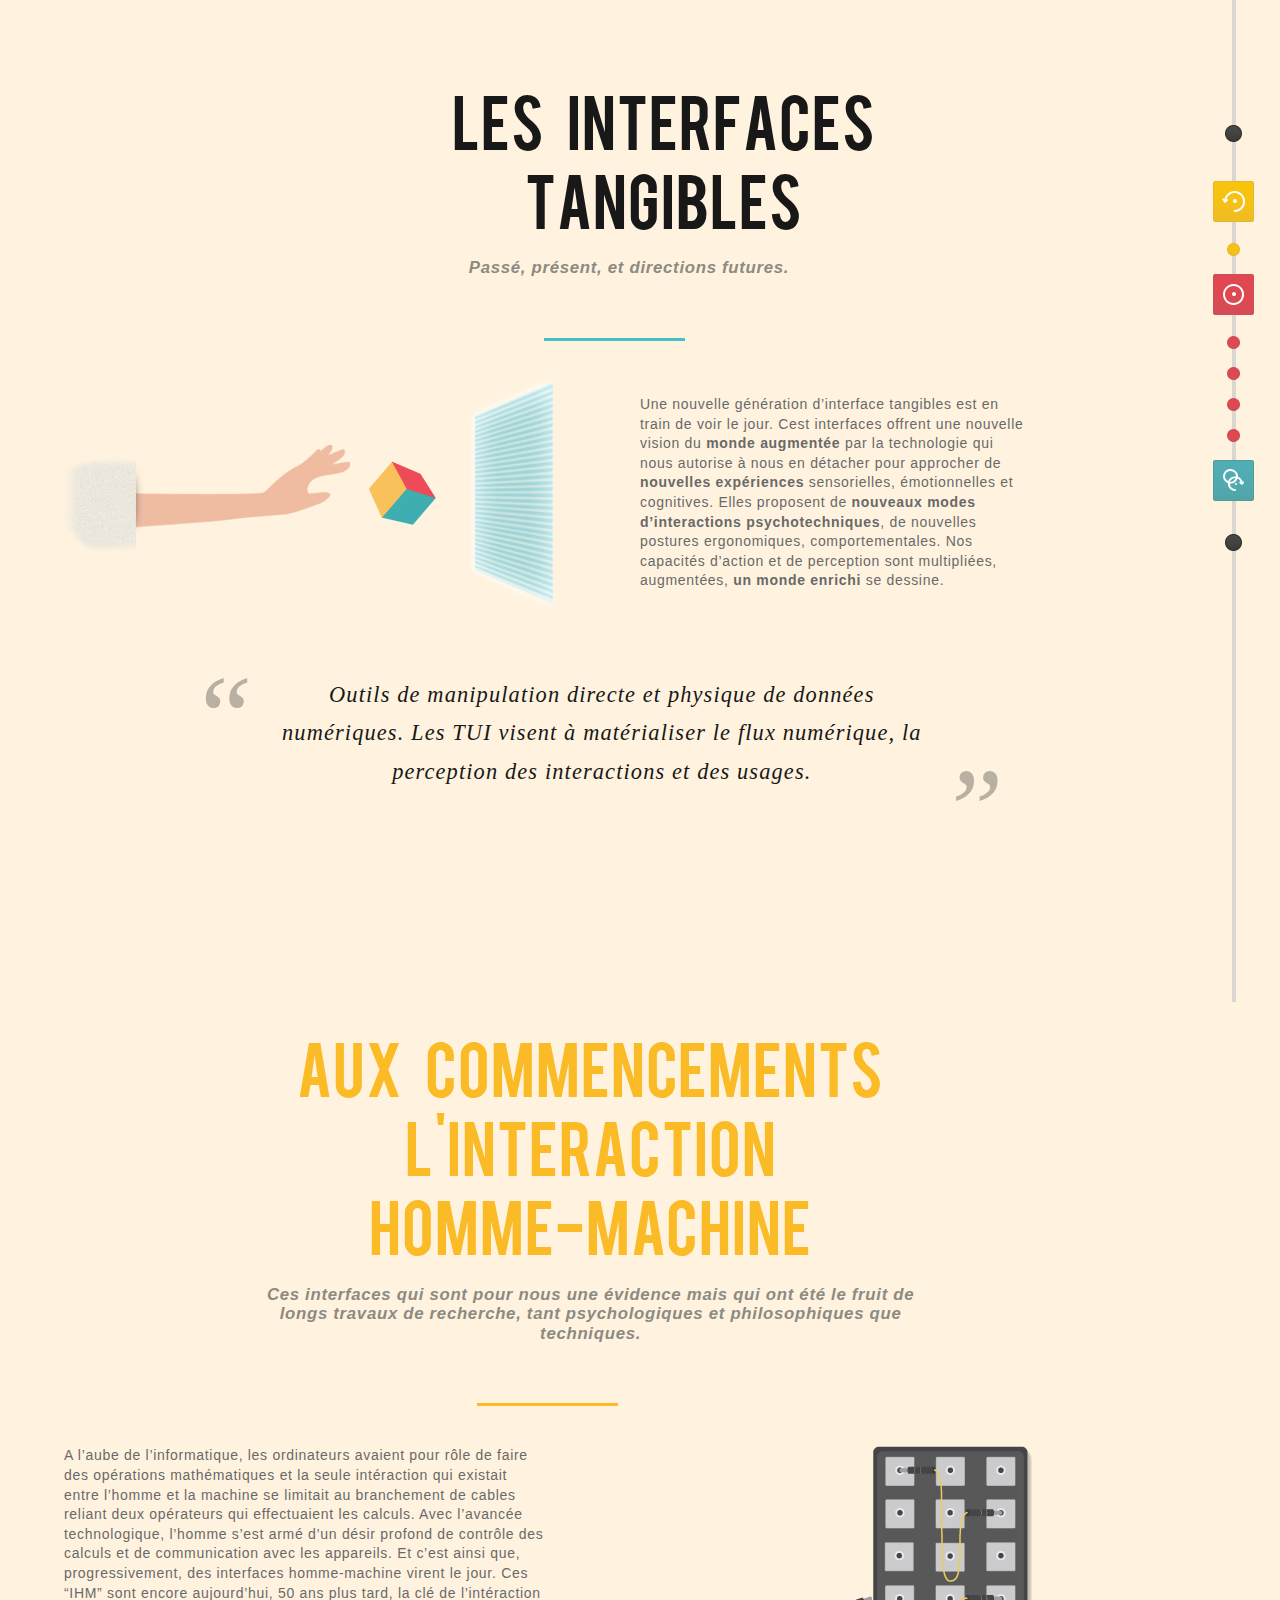
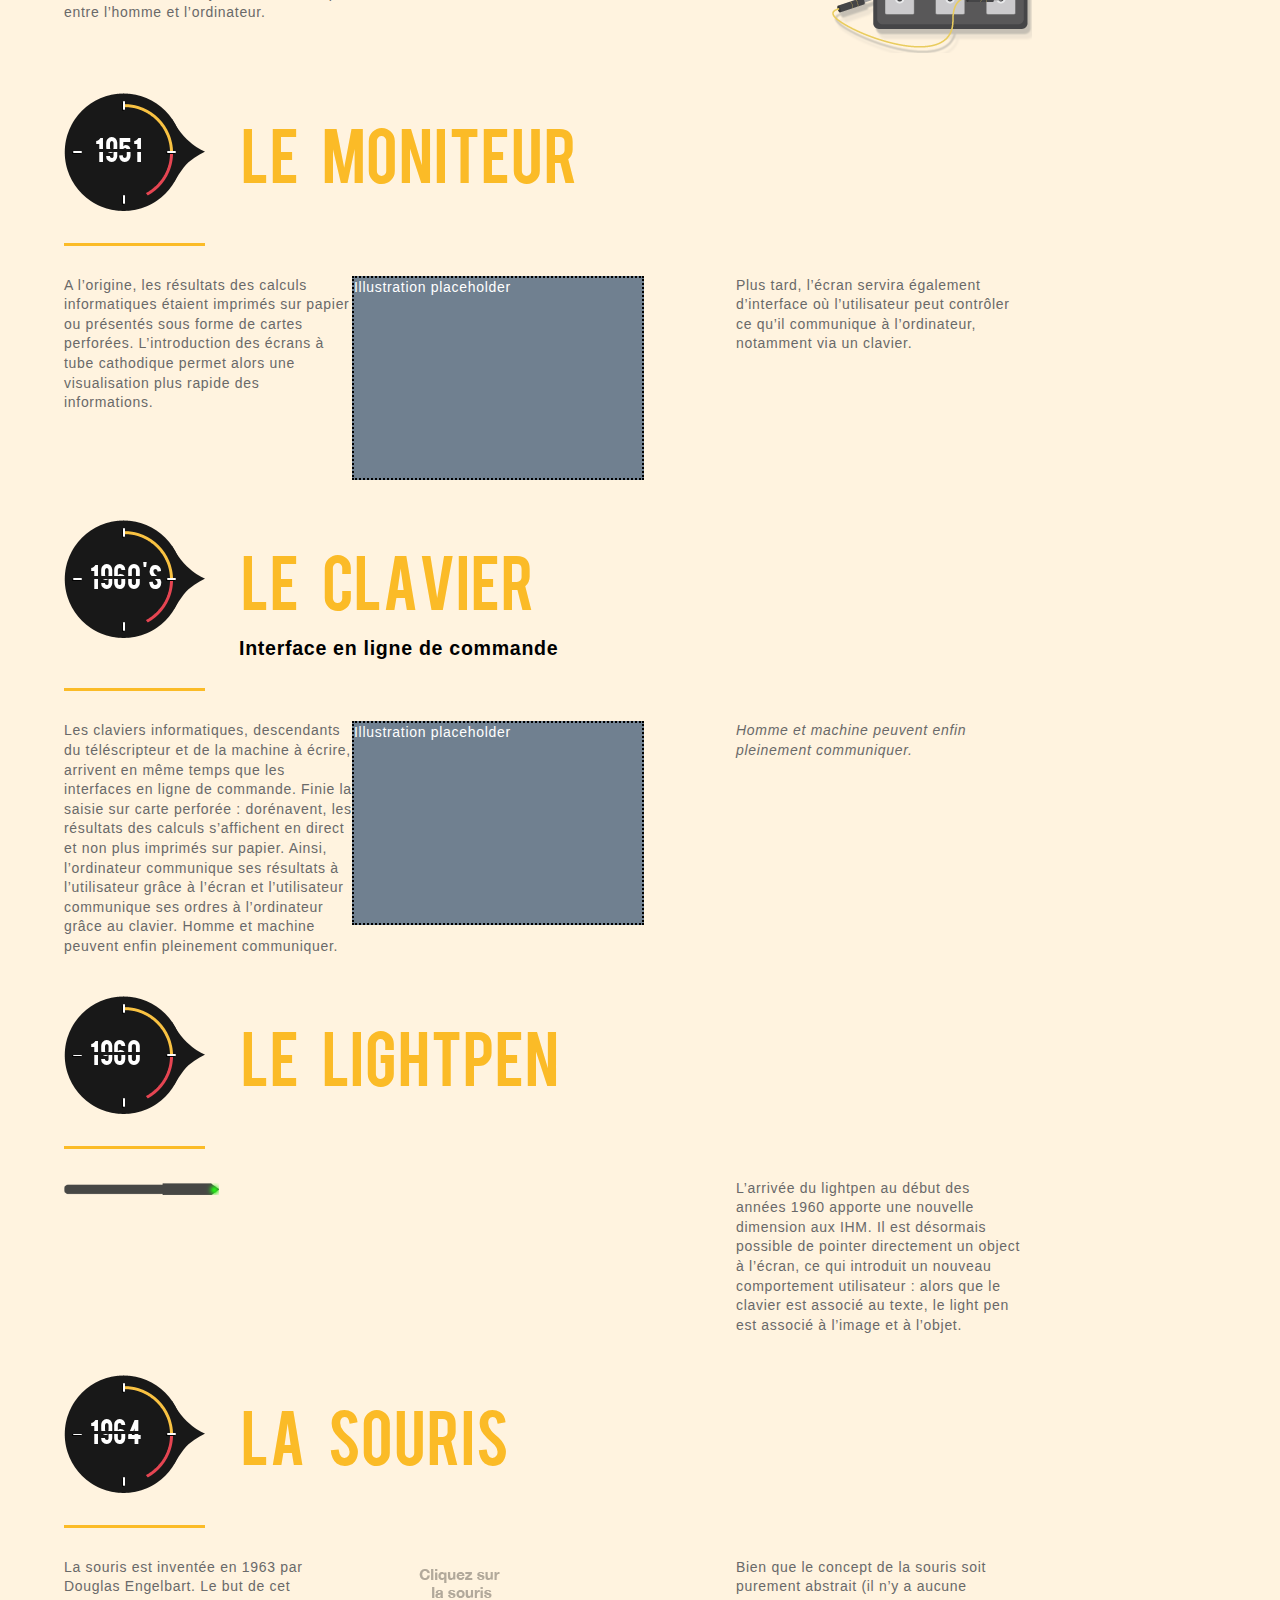
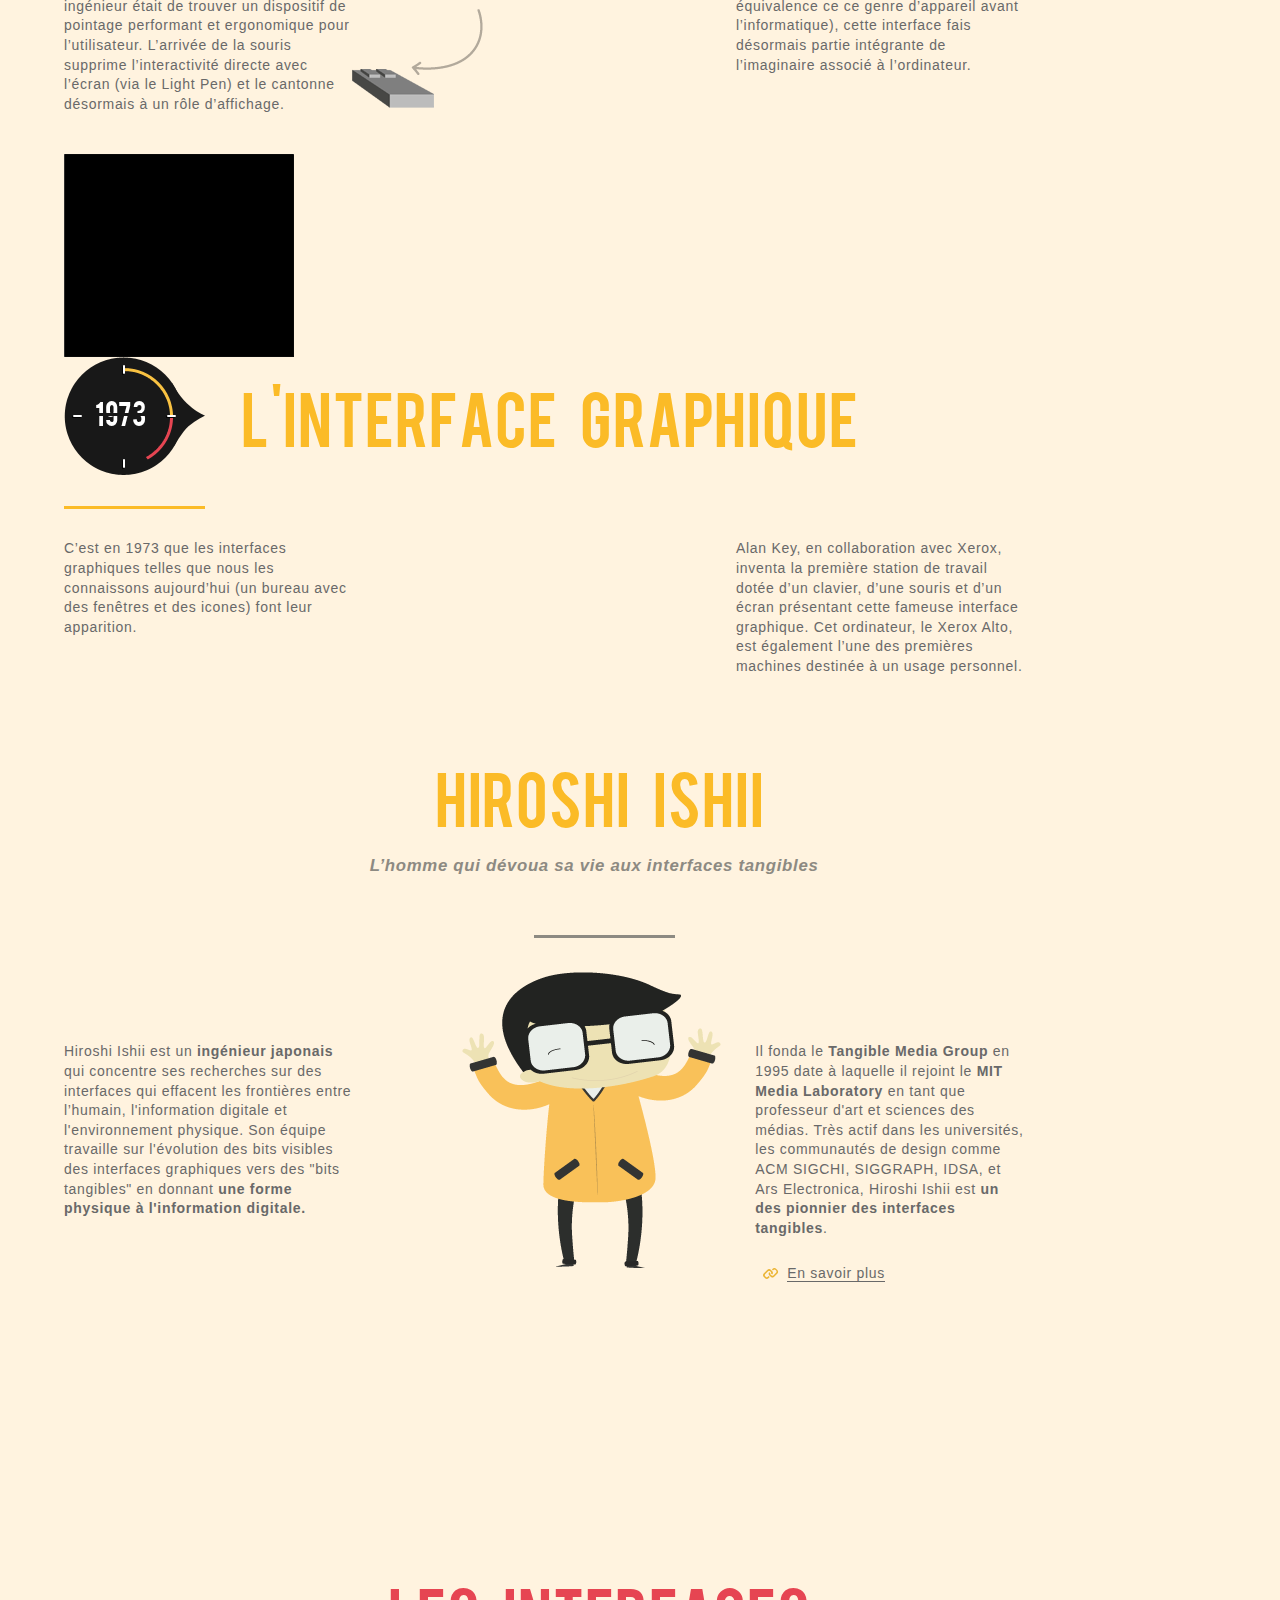
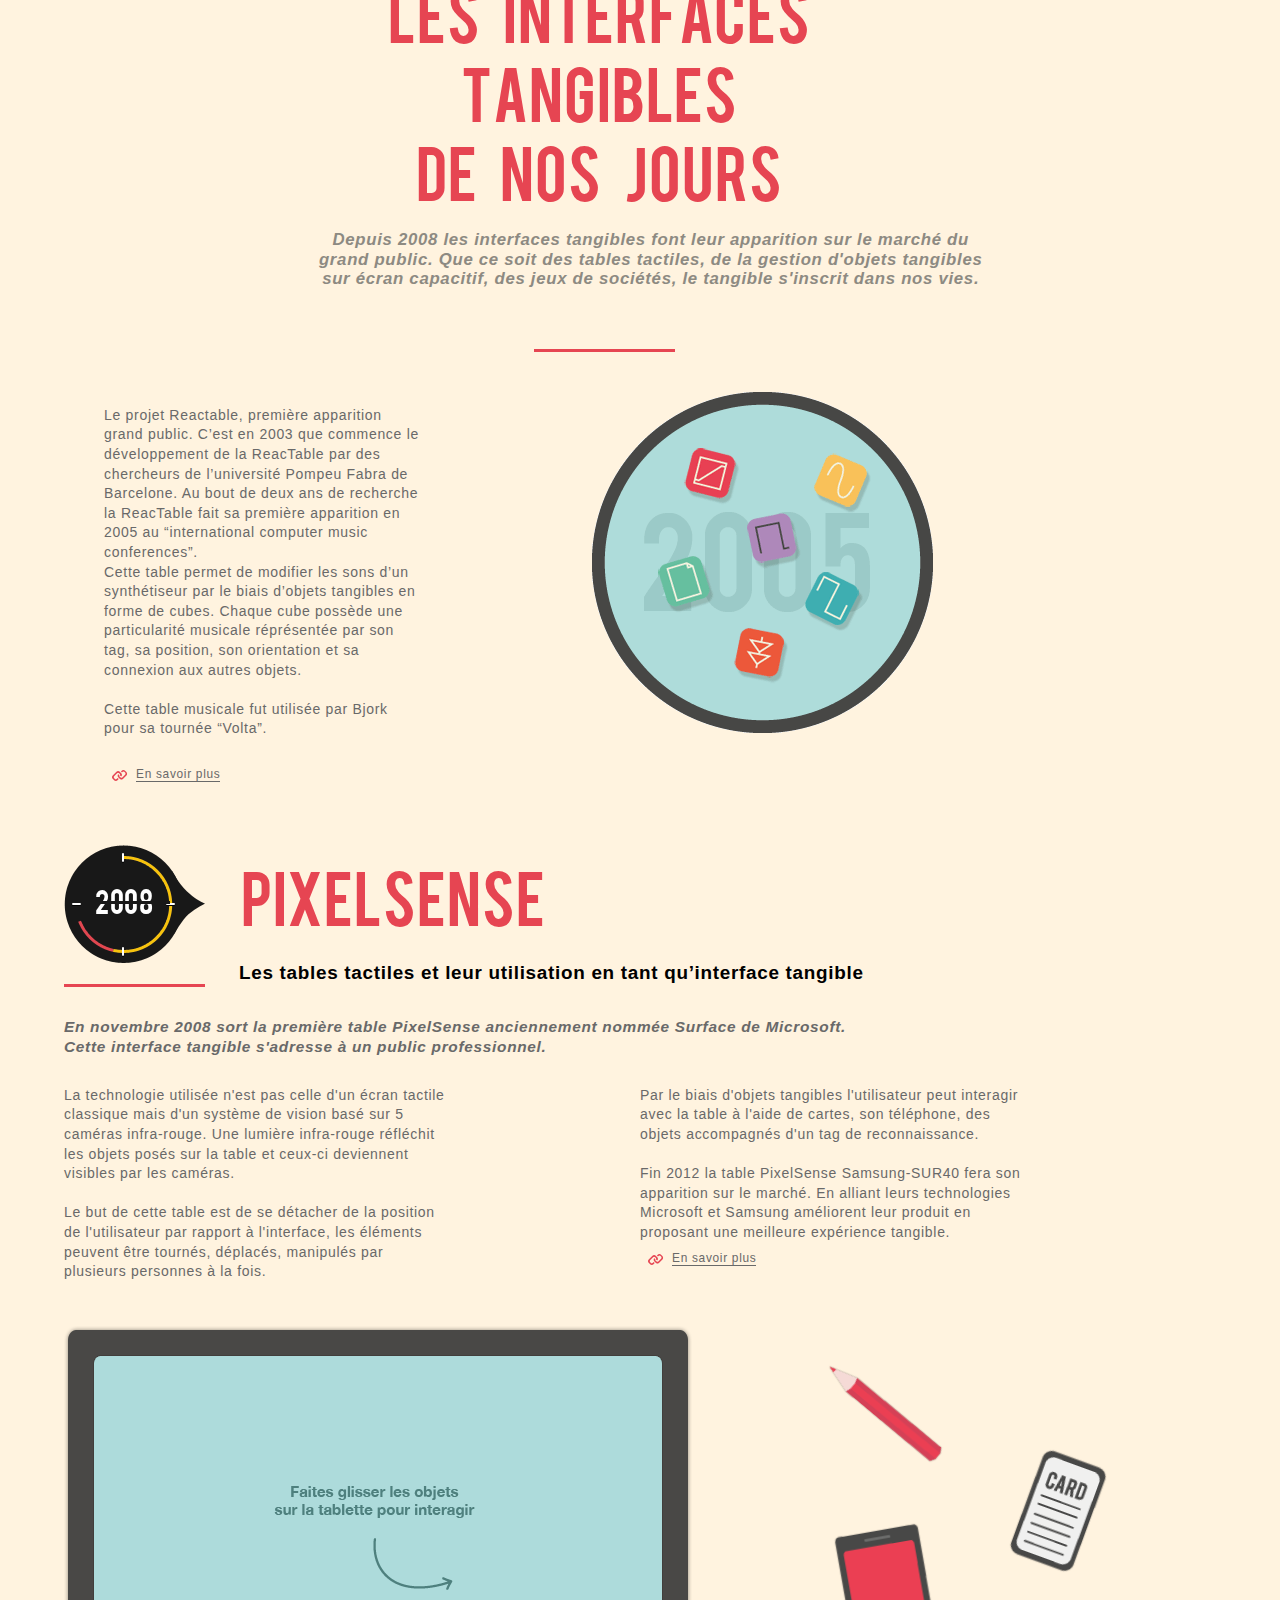
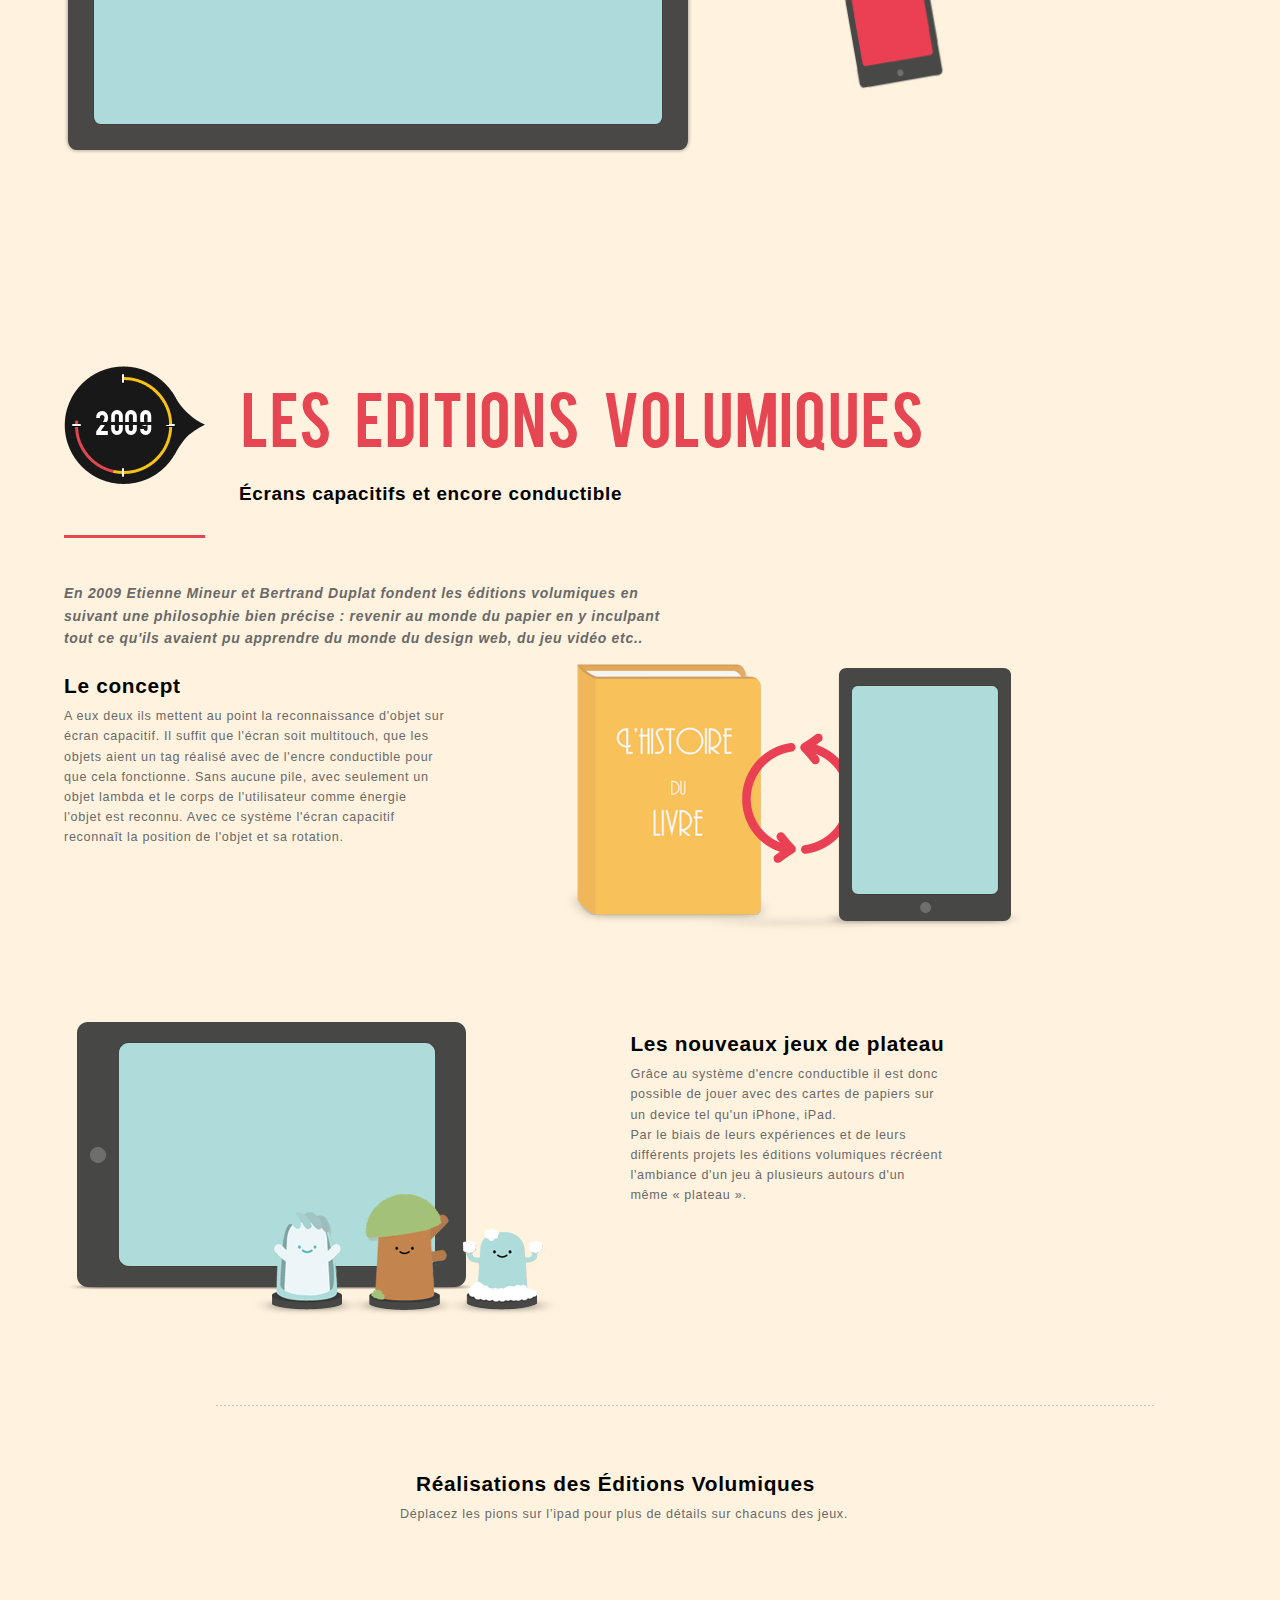
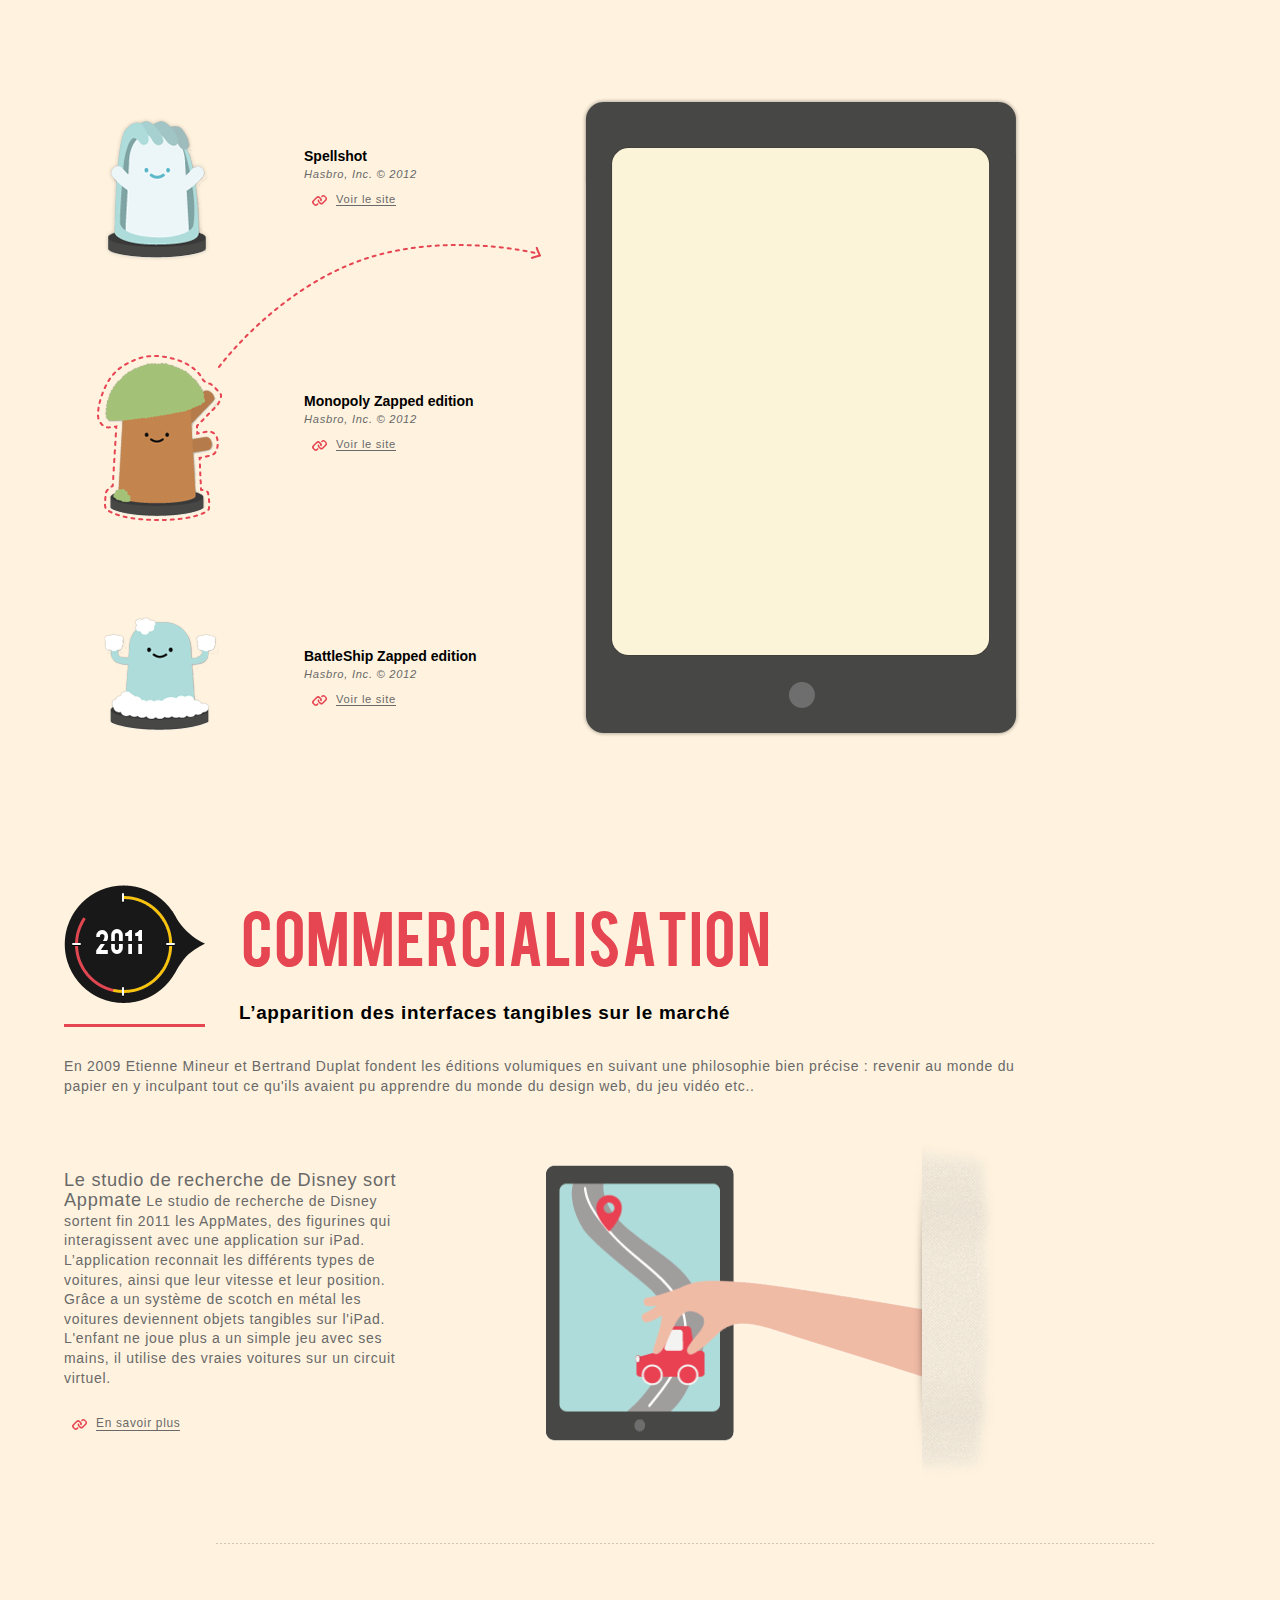
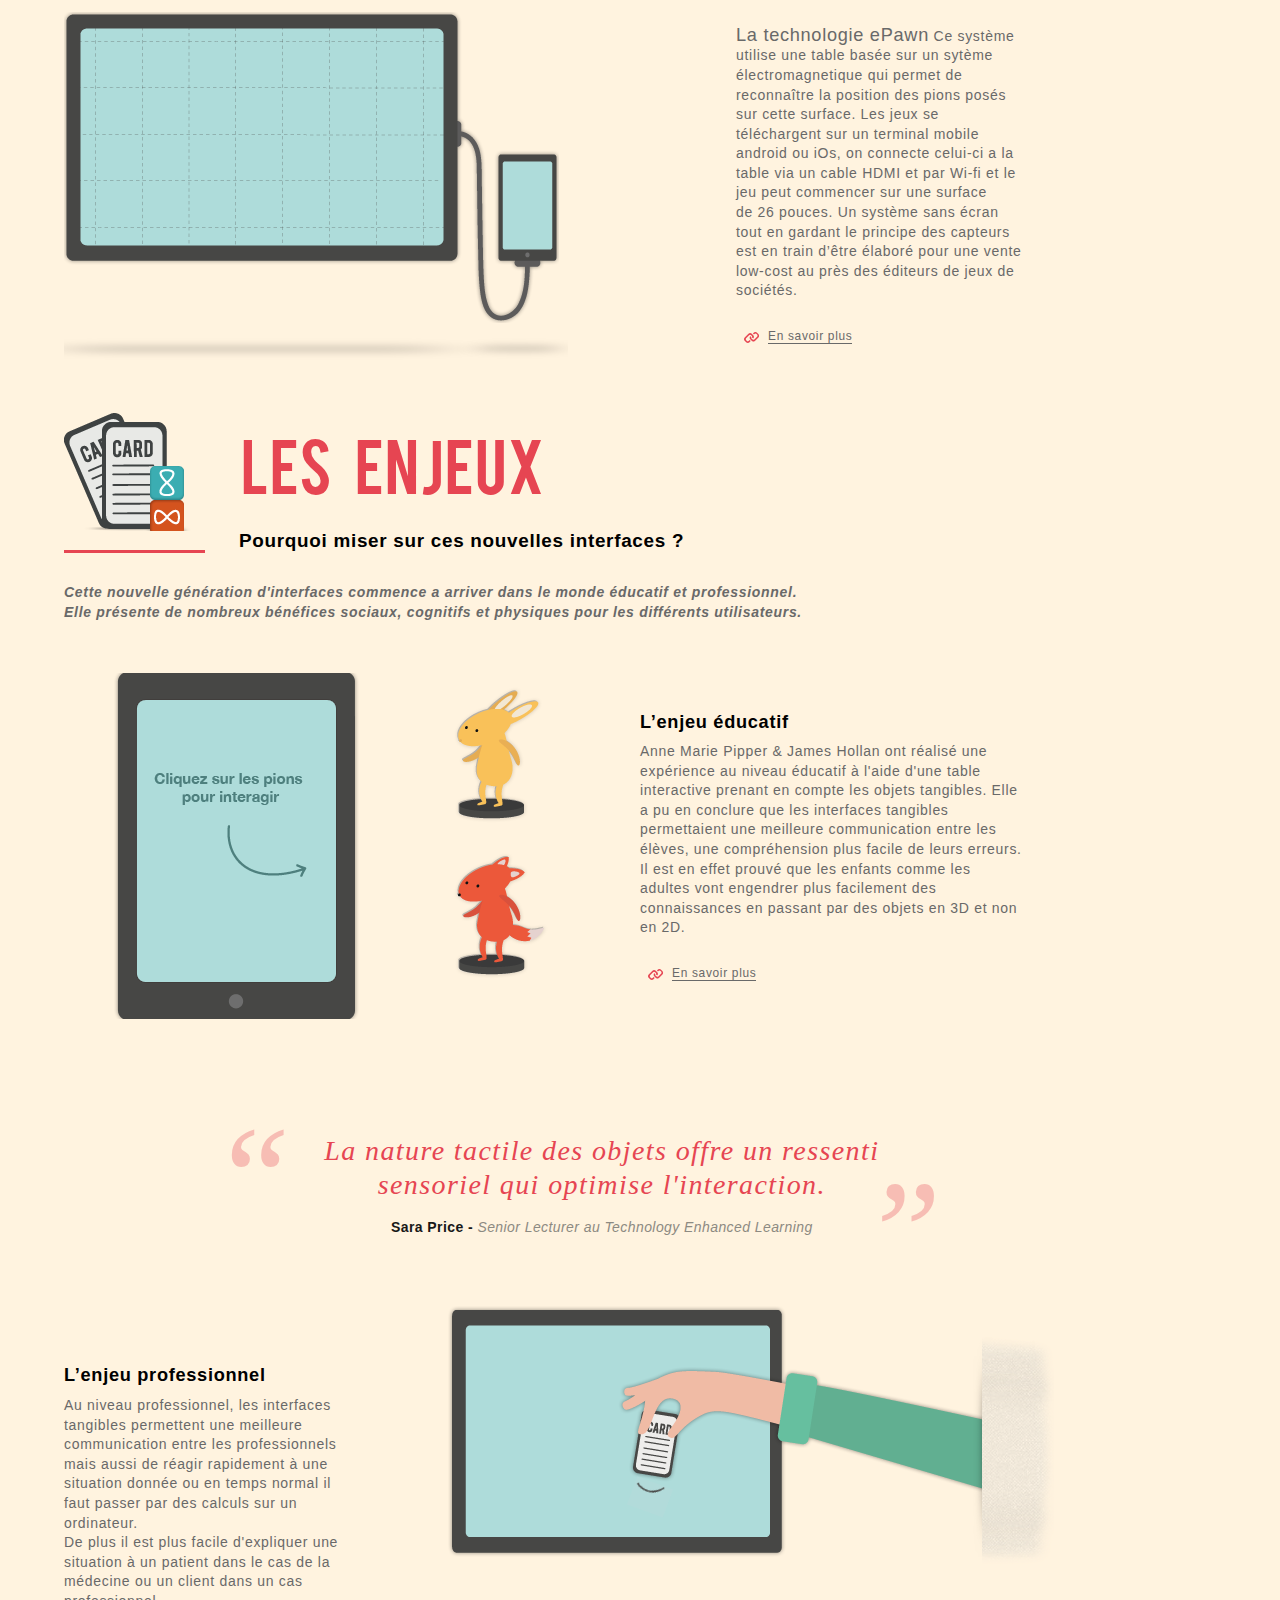
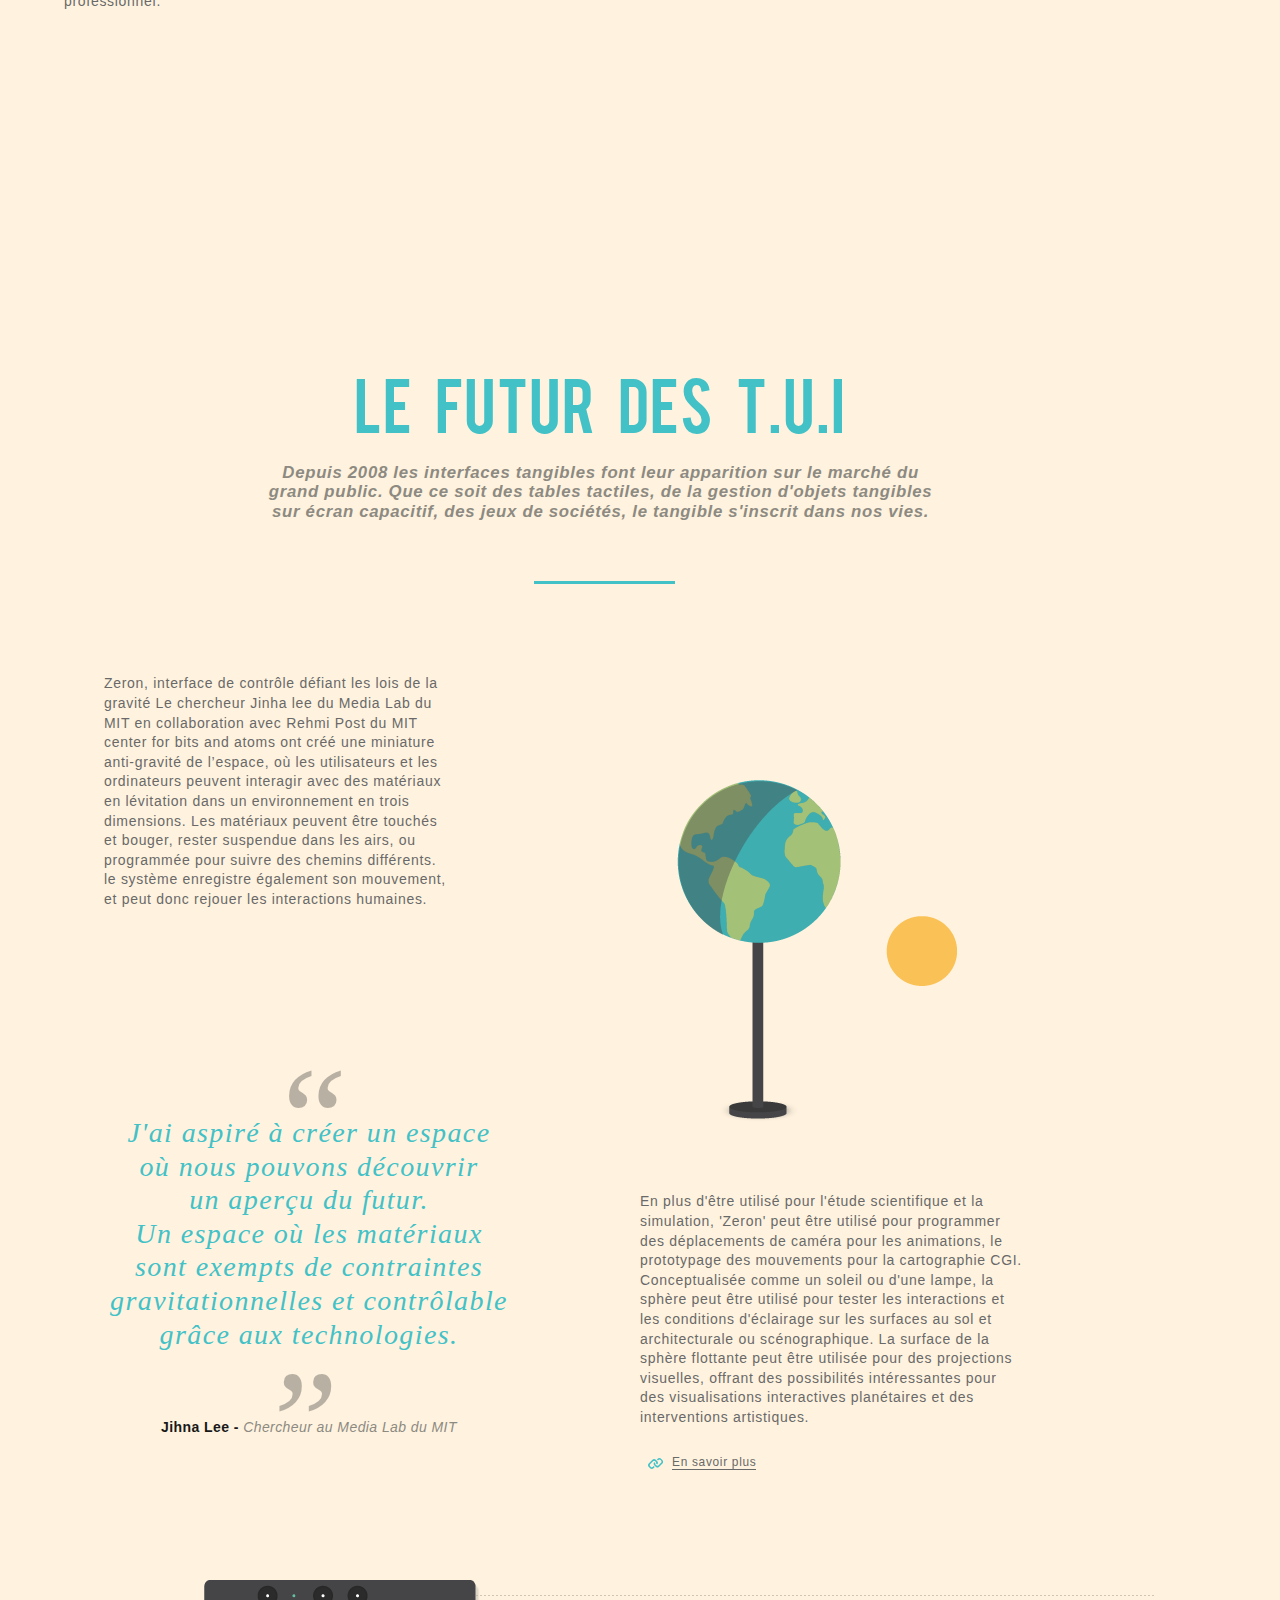
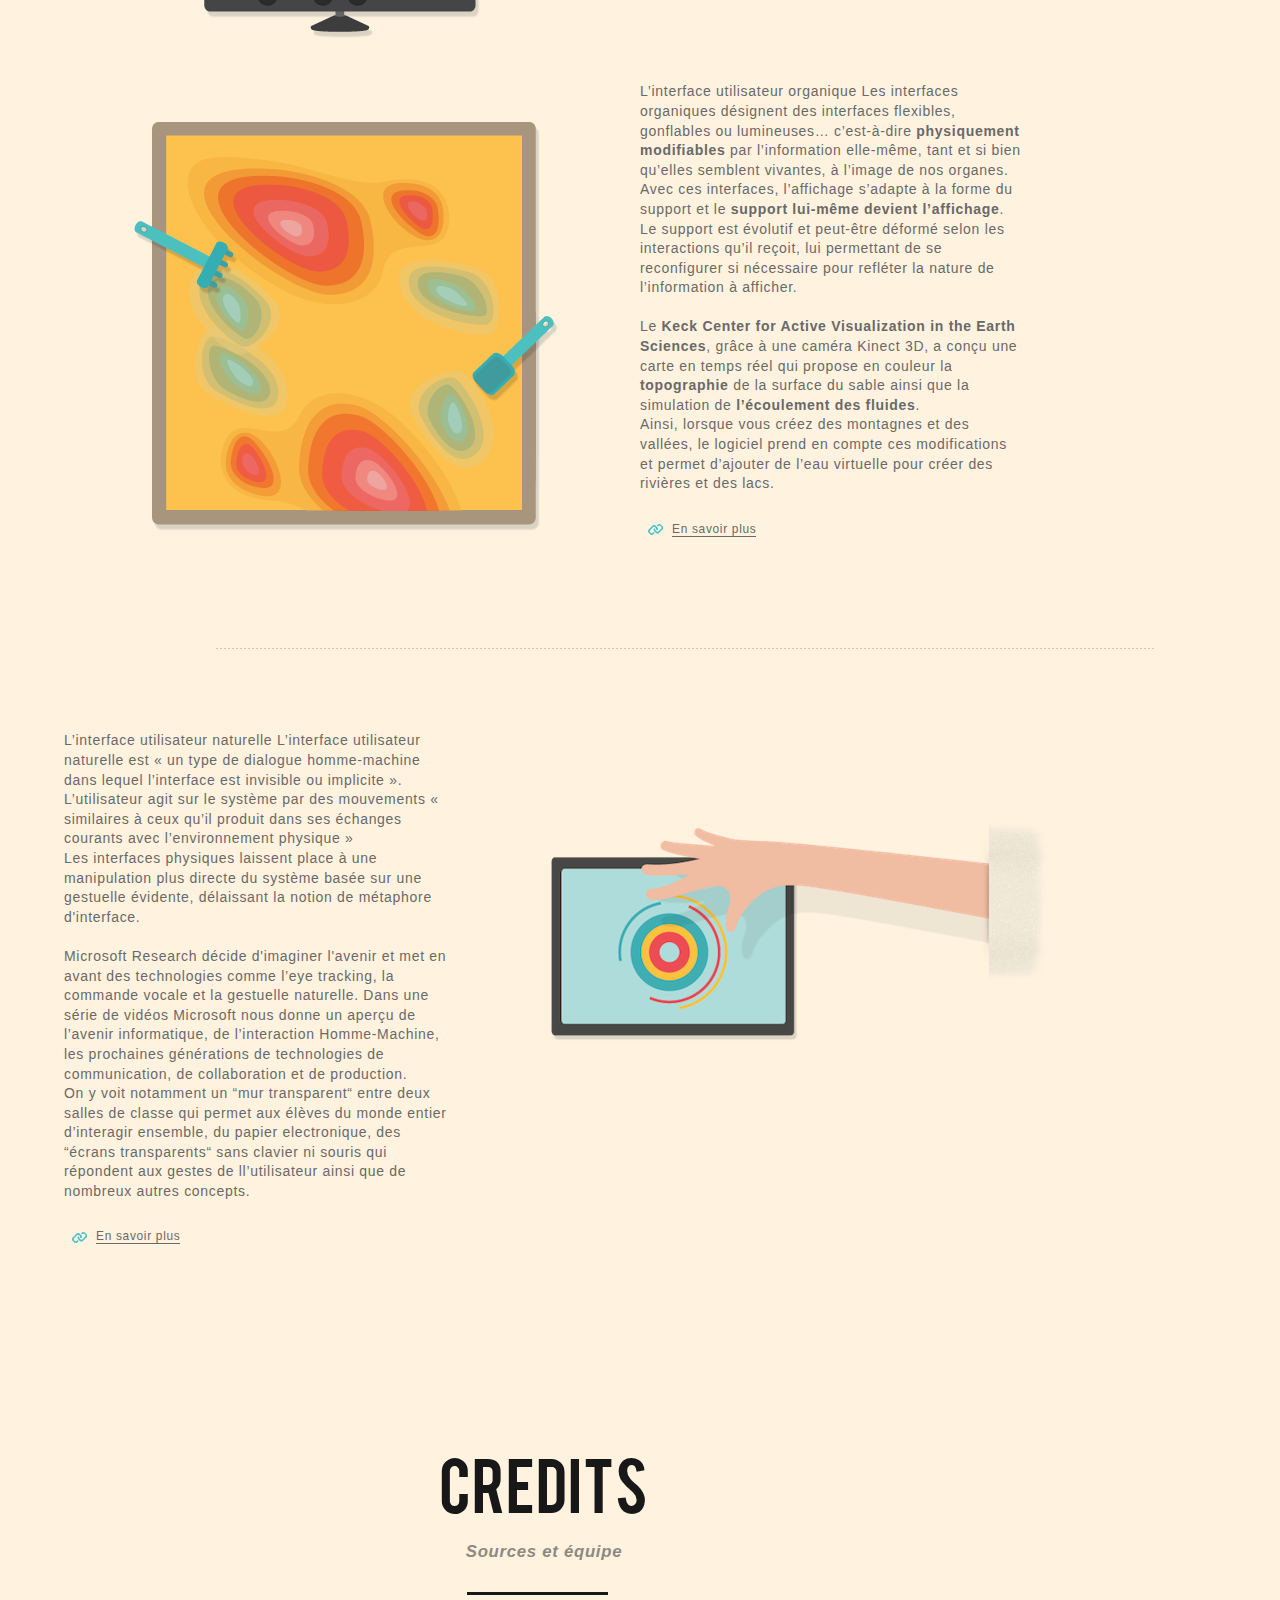
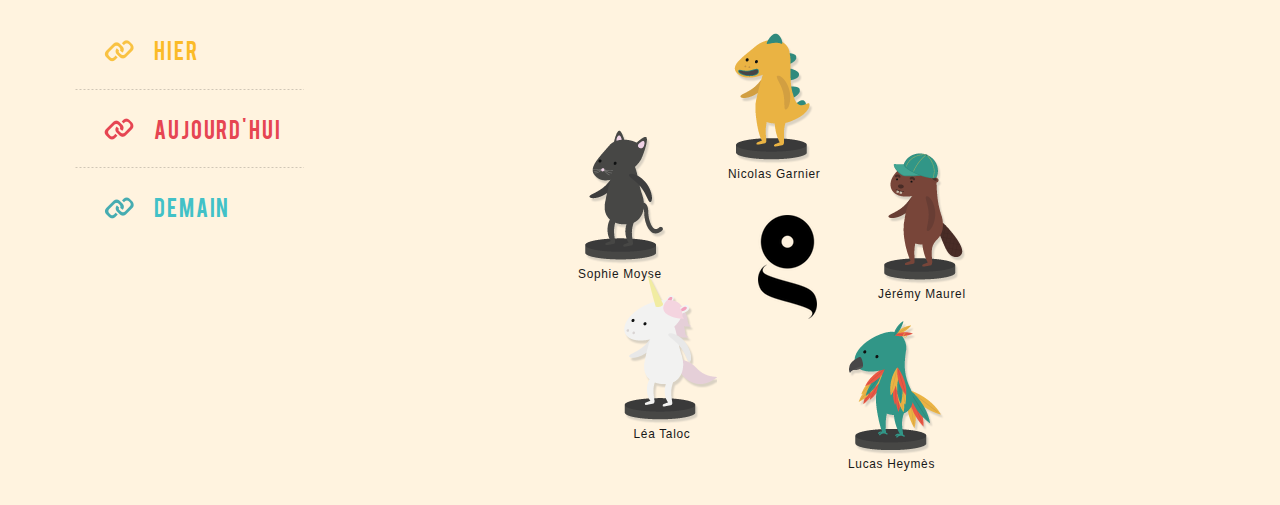
==== commit 260c92e4: "useless animations" ====
--- a/index.html
+++ b/index.html
@@ -51,7 +51,7 @@
 
                             <div id="linecut"></div>
 
-                            
+
                             <aside class="left">
                                 <img src="img/intro/illu_intro1.png" alt="">
                             </aside> 
@@ -100,7 +100,7 @@
 
                     <div class="clearfix"></div>
 
-                    !-- MONITEUR -->
+                    <!-- MONITEUR -->
 
                      <article class="scrollblock fullheightarticle" id="hier_moniteur">    
                         <div class="content">     
@@ -121,9 +121,9 @@
                                    A l’origine, les résultats des calculs informatiques étaient imprimés sur papier ou présentés sous forme de cartes perforées. L’introduction des écrans à tube cathodique permet alors une visualisation plus rapide des informations. 
                                 </p>
 
-                                <!--<aside class="placeholder"> 
+                                <aside class="placeholder"> 
                                     Illustration placeholder
-                                </aside>-->
+                                </aside>
 
                                 <p class="right">
                                     Plus tard, l’écran servira également d’interface où l’utilisateur peut contrôler ce qu’il communique à l’ordinateur, notamment via un clavier.
@@ -138,7 +138,6 @@
                      <article class="scrollblock fullheightarticle" id="hier_clavier">    
                         
                         <div class="content"> 
-                            <img id="hier_clavier_img" src="img/hier/clavier.png" alt="clavier" />
                             <header>
                                 <div class="time_bubble">
                                     <span id="year">1960's</span>
@@ -155,6 +154,11 @@
                                 <p class="left">
                                     Les claviers informatiques, descendants du téléscripteur et de la machine à écrire, arrivent en même temps que les interfaces en ligne de commande. Finie la saisie sur carte perforée : dorénavent, les résultats des calculs s’affichent en direct et non plus imprimés sur papier. Ainsi, l’ordinateur communique ses résultats à l’utilisateur grâce à l’écran et l’utilisateur communique ses ordres à l’ordinateur grâce au clavier. Homme et machine peuvent enfin pleinement communiquer.
                                 </p>
+
+                                <aside class="placeholder"> 
+                                    Illustration placeholder
+                                </aside>
+
                                 <p class="right">
                                    <cite>
                                     Homme et machine peuvent enfin pleinement communiquer.
@@ -195,7 +199,6 @@
 
                      <!-- LA SOURIS -->
                      <article class="scrollblock fullheightarticle" id="hier_souris">  
-                        <img src="img/hier/pointeur2.gif" id="sourisgif" alt="souris" />  
                         <div class="content">     
                             <header>
                                 <div class="time_bubble">
@@ -285,7 +288,7 @@
 
                                 <p class="right">
     Il fonda le <strong>Tangible Media Group</strong>  en 1995 date à laquelle il rejoint le <strong>MIT Media Laboratory</strong> en tant que professeur d'art et sciences des médias. Très actif dans les universités, les communautés de design comme ACM SIGCHI, SIGGRAPH, IDSA, et Ars Electronica, Hiroshi Ishii est  <strong>un des pionnier des interfaces tangibles</strong>.
-                                <br/><br/><a class="small" href="#" title="">En savoir plus</a>
+                                <br/><br/><a class="small" href="http://tangible.media.mit.edu" title="MIT - Tangible Media">En savoir plus</a>
                                 </p>
                             </div>
                         </div>
@@ -356,7 +359,7 @@
                                     Par le biais d'objets tangibles l'utilisateur peut interagir avec la table à l'aide de cartes, son téléphone, des objets accompagnés d'un tag de reconnaissance.<br/><br/>
 Fin 2012 la table PixelSense Samsung-SUR40 fera son apparition sur le marché. En alliant leurs  technologies Microsoft et Samsung améliorent leur produit en proposant une meilleure expérience tangible.
                                 <br/>
-                                <a class="small" href="#">En savoir plus</a>
+                                <a class="small" href="http://www.microsoft.com/en-us/pixelsense/default.aspx" title="Pixel Sense">En savoir plus</a>
                                 </p>
 
                                 <div class="clearfix"></div>
@@ -486,7 +489,7 @@
                                             <span class="title">Monopoly Zapped edition</span>
                                             <p>
                                                 Hasbro, Inc. © 2012<br/>
-                                                <a class="small" href="ttp://volumique.com/v2/?portfolio=monopoly-zapped-edition">Voir le site</a>
+                                                <a class="small" href="http://volumique.com/v2/?portfolio=monopoly-zapped-edition">Voir le site</a>
                                             </p>
                                         </div>
                                     </li>
@@ -557,7 +560,7 @@
                                 Le studio de recherche de Disney sortent fin 2011 les AppMates, des figurines qui interagissent avec une application sur iPad. L’application reconnait les différents types de voitures, ainsi que leur vitesse et leur position.
 Grâce a un système de scotch en métal les voitures deviennent objets tangibles sur l'iPad. L'enfant ne joue plus a un simple jeu avec ses mains, il utilise des vraies voitures sur un circuit virtuel.
                                 <br/><br/>
-                            <a class="small" href="#">En savoir plus</a>
+                            <a class="small" href="http://www.appmatestoys.com" title="AppMatesToys">En savoir plus</a>
                                  </p>
                             <aside class="right">
                                 <img src="img/commercialisation/disney_ac_fond.gif" alt="">
@@ -574,14 +577,14 @@
                                 <div id="epawn_shadow"></div>
                             </aside>
                             <p class="right">
-                                <span class="title">La technologie EPawn</span>
+                                <span class="title">La technologie ePawn</span>
                             Ce système utilise une table basée sur un sytème électromagnetique qui permet de reconnaître la position des pions posés sur cette surface.
 Les jeux se téléchargent sur un terminal mobile android 
 ou iOs, on connecte celui-ci a la table via un cable HDMI et par Wi-fi et le jeu peut commencer sur une surface<br/>
 de 26 pouces.
 Un système sans écran tout en gardant le principe des capteurs est en train d’être élaboré pour une vente low-cost au près des éditeurs de jeux de sociétés.
                             <br/><br/>
-                            <a class="small" href="#">En savoir plus</a>
+                            <a class="small" href="http://www.epawn.fr" title="ePawn">En savoir plus</a>
                             </p>
                             
                         </div>
@@ -720,7 +723,7 @@
     La surface de la sphère flottante peut être utilisée 
     pour des projections visuelles, offrant des possibilités intéressantes pour des visualisations interactives planétaires et des interventions artistiques.
                             <br/><br/>
-                            <a class="small" href="#">En savoir plus</a>
+                            <a class="small" href="http://www.semageek.com/zeron-une-interface-de-controle-qui-defi-les-lois-de-la-gravite/">En savoir plus</a>
                             </p>
 
                             <div class="clearfix"></div>
@@ -738,20 +741,26 @@
     <br/><br/>
     Le <strong>Keck Center for Active Visualization in the Earth Sciences</strong>, grâce à une caméra Kinect 3D, a conçu une carte en temps réel qui propose en couleur la <strong>topographie</strong> de la surface du sable ainsi que la simulation de <strong>l’écoulement des fluides</strong>.
     <br/>Ainsi, lorsque vous créez des montagnes et des vallées, le logiciel prend en compte ces modifications et permet d’ajouter de l’eau virtuelle pour créer des rivières et des lacs.
-                            <br/><br/><a class="small" href="#">En savoir plus</a>
+                            <br/><br/><a class="small" href="http://www.semageek.com/la-realite-augmentee-envahit-un-bac-a-sable-pour-simuler-lecoulement-des-fluides/">En savoir plus</a>
                             </p>
 
                             <div class="clearfix"></div>
                             <div class="sep"></div>
 
-                            <p class="left" id="natural">
+                            <p class="left natural">
                                 <span class="title">L’interface utilisateur naturelle</span>
-    L’interface utilisateur naturelle est « un type de dialogue homme-machine dans lequel l’interface est invisible ou implicite » L’utilisateur agit sur le système par des mouvements « similaires à ceux qu’il produit dans ses échanges courants avec l’environnement physique »
-    <br/>
-    les interfaces physiques laissent placent à une manipulation plus directe du système basée sur une gestuelle évidente, délaissant la notion de métaphore d'interface.
-                            </p>
-
-                            <aside class="right placeholder"></aside>
+    L’interface utilisateur naturelle est « un type de dialogue homme-machine dans lequel l’interface est invisible ou implicite ». L’utilisateur agit sur le système par des mouvements « similaires à ceux qu’il produit dans ses échanges courants avec l’environnement physique »
+<br/>Les interfaces physiques laissent place à une manipulation plus directe du système basée sur une gestuelle évidente, délaissant la notion de métaphore d'interface.<br/>
+<br/>
+Microsoft Research décide d'imaginer l'avenir et met en avant des technologies comme l’eye tracking, la commande vocale et la gestuelle naturelle. Dans une série de vidéos Microsoft nous donne un aperçu de l’avenir informatique, de l’interaction Homme-Machine, les prochaines générations de technologies de communication, de collaboration et de production.<br/>
+On y voit notamment un “mur transparent“ entre deux salles de classe qui permet aux élèves du monde entier d’interagir ensemble, du papier electronique, des “écrans transparents“ sans clavier ni souris qui répondent aux gestes de ll’utilisateur ainsi que de nombreux autres concepts.
+                            <br/><br/>
+                            <a class="small" href="http://www.microsoft.com/office/labs/index.html">En savoir plus</a>
+                            </p>
+
+                            <aside class="right natural">
+                                <img src="img/futur/illu_naturelle.png" alt="">
+                            </aside>
                         </div>
                     <div class="clearfix"></div>
                 </article>   
--- a/stylesheets/screen.css
+++ b/stylesheets/screen.css
@@ -564,12 +564,12 @@
 article#hier_au_commencement p.heading {
   display: inline-block;
   margin: 0;
-  width: 40%;
+  width: 50%;
 }
 /* line 550, ../sass/screen.scss */
 article#hier_au_commencement aside {
   float: right;
-  width: 40%;
+  width: 20%;
 }
 /* line 555, ../sass/screen.scss */
 article#hier_au_commencement div#linecut {
@@ -577,69 +577,276 @@
   margin: 40px 43%;
 }
 
-/* **** HIER : Le moniteur **** */
+/* **** HIER : LE MONITEUR **** */
+/* line 564, ../sass/screen.scss */
+article#hier_moniteur header h3 {
+  color: #fbbb27;
+  text-align: center;
+  line-height: 1.3em;
+}
+/* line 569, ../sass/screen.scss */
+article#hier_moniteur header span.baseline {
+  display: block;
+  font-size: 1.4em;
+  font-style: normal;
+}
+/* line 575, ../sass/screen.scss */
+article#hier_moniteur p {
+  display: inline-block;
+  margin: 0;
+}
+/* line 579, ../sass/screen.scss */
+article#hier_moniteur p.left {
+  width: 30%;
+  float: left;
+}
+/* line 584, ../sass/screen.scss */
+article#hier_moniteur p.right {
+  width: 30%;
+}
+/* line 588, ../sass/screen.scss */
+article#hier_moniteur aside {
+  display: inline-block;
+  width: 30%;
+}
+/* line 591, ../sass/screen.scss */
+article#hier_moniteur aside div.animation {
+  float: left;
+}
+/* line 596, ../sass/screen.scss */
+article#hier_moniteur aside.placeholder {
+  height: 200px;
+}
+/* line 599, ../sass/screen.scss */
+article#hier_moniteur div#linecut {
+  background-color: #fbbb27;
+  margin-top: 30px;
+}
+
+/* **** HIER : LE CLAVIER **** */
+/* line 608, ../sass/screen.scss */
+article#hier_clavier header h3 {
+  color: #fbbb27;
+  text-align: center;
+  line-height: 1.3em;
+}
+/* line 613, ../sass/screen.scss */
+article#hier_clavier header span.baseline {
+  display: block;
+  font-size: 1.4em;
+  font-style: normal;
+}
+/* line 620, ../sass/screen.scss */
+article#hier_clavier header div.time_bubble span#year {
+  left: 26px;
+}
+/* line 623, ../sass/screen.scss */
+article#hier_clavier header div.time_bubble div#line {
+  left: -50px;
+}
+/* line 628, ../sass/screen.scss */
+article#hier_clavier p {
+  display: inline-block;
+  margin: 0;
+}
+/* line 632, ../sass/screen.scss */
+article#hier_clavier p.left {
+  width: 30%;
+  float: left;
+}
+/* line 637, ../sass/screen.scss */
+article#hier_clavier p.right {
+  width: 30%;
+}
+/* line 641, ../sass/screen.scss */
+article#hier_clavier aside {
+  display: inline-block;
+  width: 30%;
+}
+/* line 644, ../sass/screen.scss */
+article#hier_clavier aside div.animation {
+  float: left;
+}
+/* line 649, ../sass/screen.scss */
+article#hier_clavier aside.placeholder {
+  height: 200px;
+}
+/* line 652, ../sass/screen.scss */
+article#hier_clavier div#linecut {
+  background-color: #fbbb27;
+  margin-top: 30px;
+}
+
+/* **** HIER : LIGHTPEN **** */
+/* line 662, ../sass/screen.scss */
+article#hier_lightpen header h3 {
+  color: #fbbb27;
+  text-align: center;
+  line-height: 1.3em;
+}
+/* line 667, ../sass/screen.scss */
+article#hier_lightpen header span.baseline {
+  display: block;
+  font-size: 1.4em;
+  font-style: normal;
+}
+/* line 674, ../sass/screen.scss */
+article#hier_lightpen header div.time_bubble span#year {
+  left: 26px;
+}
+/* line 677, ../sass/screen.scss */
+article#hier_lightpen header div.time_bubble div#line {
+  left: -50px;
+}
+/* line 682, ../sass/screen.scss */
+article#hier_lightpen p {
+  display: inline-block;
+  margin: 0;
+}
+/* line 686, ../sass/screen.scss */
+article#hier_lightpen p.left {
+  width: 30%;
+  float: left;
+}
+/* line 691, ../sass/screen.scss */
+article#hier_lightpen p.right {
+  width: 30%;
+}
+/* line 695, ../sass/screen.scss */
+article#hier_lightpen aside {
+  display: inline-block;
+  width: 30%;
+}
+/* line 698, ../sass/screen.scss */
+article#hier_lightpen aside div.animation {
+  float: left;
+}
+/* line 703, ../sass/screen.scss */
+article#hier_lightpen aside.placeholder {
+  height: 200px;
+}
+/* line 706, ../sass/screen.scss */
+article#hier_lightpen div#linecut {
+  background-color: #fbbb27;
+  margin-top: 30px;
+}
+
+/* **** HIER : SOURIS **** */
+/* line 715, ../sass/screen.scss */
+article#hier_souris header h3 {
+  color: #fbbb27;
+  text-align: center;
+  line-height: 1.3em;
+}
+/* line 720, ../sass/screen.scss */
+article#hier_souris header span.baseline {
+  display: block;
+  font-size: 1.4em;
+  font-style: normal;
+}
+/* line 727, ../sass/screen.scss */
+article#hier_souris header div.time_bubble span#year {
+  left: 26px;
+}
+/* line 730, ../sass/screen.scss */
+article#hier_souris header div.time_bubble div#line {
+  left: -50px;
+}
+/* line 735, ../sass/screen.scss */
+article#hier_souris p {
+  display: inline-block;
+  margin: 0;
+}
+/* line 739, ../sass/screen.scss */
+article#hier_souris p.left {
+  width: 30%;
+  float: left;
+}
+/* line 744, ../sass/screen.scss */
+article#hier_souris p.right {
+  width: 30%;
+}
+/* line 748, ../sass/screen.scss */
+article#hier_souris aside {
+  display: inline-block;
+  width: 30%;
+}
+/* line 751, ../sass/screen.scss */
+article#hier_souris aside div.animation {
+  float: left;
+}
+/* line 756, ../sass/screen.scss */
+article#hier_souris aside.placeholder {
+  height: 200px;
+}
+/* line 759, ../sass/screen.scss */
+article#hier_souris div#linecut {
+  background-color: #fbbb27;
+  margin-top: 30px;
+}
+
 /* **** HIER : L'INTERFACE GRAPHIQUE **** */
-/* line 568, ../sass/screen.scss */
+/* line 768, ../sass/screen.scss */
 article#hier_interface_graphique header h3 {
   color: #fbbb27;
   text-align: center;
   line-height: 1.3em;
 }
-/* line 573, ../sass/screen.scss */
+/* line 773, ../sass/screen.scss */
 article#hier_interface_graphique header span.baseline {
   display: block;
   font-size: 1.4em;
   font-style: normal;
 }
-/* line 579, ../sass/screen.scss */
+/* line 779, ../sass/screen.scss */
 article#hier_interface_graphique p {
   display: inline-block;
   margin: 0;
 }
-/* line 583, ../sass/screen.scss */
+/* line 783, ../sass/screen.scss */
 article#hier_interface_graphique p.left {
   width: 30%;
   float: left;
 }
-/* line 588, ../sass/screen.scss */
+/* line 788, ../sass/screen.scss */
 article#hier_interface_graphique p.right {
   width: 30%;
 }
-/* line 592, ../sass/screen.scss */
+/* line 792, ../sass/screen.scss */
 article#hier_interface_graphique aside {
   display: inline-block;
   width: 30%;
 }
-/* line 595, ../sass/screen.scss */
+/* line 795, ../sass/screen.scss */
 article#hier_interface_graphique aside div.animation {
   float: left;
 }
-/* line 600, ../sass/screen.scss */
+/* line 800, ../sass/screen.scss */
 article#hier_interface_graphique aside.placeholder {
   height: 200px;
 }
-/* line 603, ../sass/screen.scss */
+/* line 803, ../sass/screen.scss */
 article#hier_interface_graphique div#linecut {
   background-color: #fbbb27;
   margin-top: 30px;
 }
 
 /* **** HIROSHI ISHII **** */
-/* line 611, ../sass/screen.scss */
+/* line 811, ../sass/screen.scss */
 article#hiroshi header {
   margin: 20px 21%;
 }
-/* line 613, ../sass/screen.scss */
+/* line 813, ../sass/screen.scss */
 article#hiroshi header h1, article#hiroshi header h2, article#hiroshi header h3 {
   color: #fbbb27;
 }
-/* line 617, ../sass/screen.scss */
+/* line 817, ../sass/screen.scss */
 article#hiroshi header h3 {
   text-align: center;
   line-height: 1.3em;
   width: 120%;
 }
-/* line 623, ../sass/screen.scss */
+/* line 823, ../sass/screen.scss */
 article#hiroshi header span.baseline {
   display: block;
   font-size: 1.2em;
@@ -649,50 +856,50 @@
   margin: 0 9%;
   color: #8d8a82;
 }
-/* line 634, ../sass/screen.scss */
+/* line 834, ../sass/screen.scss */
 article#hiroshi div#linecut {
   margin: 40px 49%;
   background-color: #8d8a82;
 }
-/* line 639, ../sass/screen.scss */
+/* line 839, ../sass/screen.scss */
 article#hiroshi p.heading {
   display: inline-block;
   margin-left: 40px;
   width: 33%;
 }
-/* line 643, ../sass/screen.scss */
+/* line 843, ../sass/screen.scss */
 article#hiroshi p.heading a {
   font-size: 0.85em;
 }
-/* line 648, ../sass/screen.scss */
+/* line 848, ../sass/screen.scss */
 article#hiroshi p.left {
   width: 30%;
   display: inline-block;
 }
-/* line 652, ../sass/screen.scss */
+/* line 852, ../sass/screen.scss */
 article#hiroshi p.right {
   width: 28%;
   display: inline-block;
 }
-/* line 656, ../sass/screen.scss */
+/* line 856, ../sass/screen.scss */
 article#hiroshi div#full {
   margin-top: 50px;
 }
-/* line 659, ../sass/screen.scss */
+/* line 859, ../sass/screen.scss */
 article#hiroshi a.small:before {
   background-image: url("../img/link_yellow.png");
 }
-/* line 662, ../sass/screen.scss */
+/* line 862, ../sass/screen.scss */
 article#hiroshi aside {
   margin-left: 110px;
   width: 30%;
   display: inline-block;
 }
-/* line 668, ../sass/screen.scss */
+/* line 868, ../sass/screen.scss */
 article#hiroshi aside div.animation div {
   display: inline-block;
 }
-/* line 672, ../sass/screen.scss */
+/* line 872, ../sass/screen.scss */
 article#hiroshi aside div.animation div#tete {
   background: url("../img/hiroshii/_hiroshii_tete.png") center center no-repeat;
   height: 117px;
@@ -704,7 +911,7 @@
   -webkit-animation: 2s linear 0s alternate none infinite hiroshii;
   -moz-animation: 2s linear 0s alternate none infinite hiroshii;
 }
-/* line 684, ../sass/screen.scss */
+/* line 884, ../sass/screen.scss */
 article#hiroshi aside div.animation div#corps {
   background: url("../img/hiroshii/_hiroshii_corps.png") center center no-repeat;
   width: 259px;
@@ -712,26 +919,26 @@
 }
 
 /* **** AUJOURDH'UI **** */
-/* line 696, ../sass/screen.scss */
+/* line 896, ../sass/screen.scss */
 article#denosjours header {
   margin: 20px 21%;
 }
-/* line 698, ../sass/screen.scss */
+/* line 898, ../sass/screen.scss */
 article#denosjours header h1, article#denosjours header h2, article#denosjours header h3 {
   color: #e64552;
 }
-/* line 701, ../sass/screen.scss */
+/* line 901, ../sass/screen.scss */
 article#denosjours header h1 {
   text-align: center;
   line-height: 1.3em;
 }
-/* line 706, ../sass/screen.scss */
+/* line 906, ../sass/screen.scss */
 article#denosjours header h2 {
   text-align: center;
   line-height: 1.3em;
   width: 120%;
 }
-/* line 712, ../sass/screen.scss */
+/* line 912, ../sass/screen.scss */
 article#denosjours header span.baseline {
   display: block;
   font-size: 1.2em;
@@ -741,26 +948,26 @@
   margin: 0 9%;
   color: #8d8a82;
 }
-/* line 723, ../sass/screen.scss */
+/* line 923, ../sass/screen.scss */
 article#denosjours div#linecut {
   margin: 40px 49%;
 }
-/* line 727, ../sass/screen.scss */
+/* line 927, ../sass/screen.scss */
 article#denosjours p.heading {
   display: inline-block;
   margin-left: 40px;
   width: 33%;
 }
-/* line 731, ../sass/screen.scss */
+/* line 931, ../sass/screen.scss */
 article#denosjours p.heading a {
   font-size: 0.85em;
 }
-/* line 736, ../sass/screen.scss */
+/* line 936, ../sass/screen.scss */
 article#denosjours aside {
   width: 45%;
   float: right;
 }
-/* line 740, ../sass/screen.scss */
+/* line 940, ../sass/screen.scss */
 article#denosjours aside div.animation {
   background: url("../img/reactable/reactable.gif") center center no-repeat;
   display: block;
@@ -769,57 +976,57 @@
 }
 
 /* **** PIXELSENSE **** */
-/* line 752, ../sass/screen.scss */
+/* line 952, ../sass/screen.scss */
 article#pixel_sense header h1, article#pixel_sense header h2, article#pixel_sense header h3 {
   color: #e64552;
 }
-/* line 757, ../sass/screen.scss */
+/* line 957, ../sass/screen.scss */
 article#pixel_sense div.time_bubble {
   background-image: url("../img/timer/06_pixelsense.png");
 }
-/* line 761, ../sass/screen.scss */
+/* line 961, ../sass/screen.scss */
 article#pixel_sense div.linecut {
   margin-bottom: 30px;
   margin-top: 40px;
 }
-/* line 765, ../sass/screen.scss */
+/* line 965, ../sass/screen.scss */
 article#pixel_sense p.heading {
   font-weight: 700;
   font-style: italic;
   font-size: 1.1em;
 }
-/* line 771, ../sass/screen.scss */
+/* line 971, ../sass/screen.scss */
 article#pixel_sense p.left {
   width: 40%;
 }
-/* line 774, ../sass/screen.scss */
+/* line 974, ../sass/screen.scss */
 article#pixel_sense p.right {
   width: 40%;
 }
-/* line 777, ../sass/screen.scss */
+/* line 977, ../sass/screen.scss */
 article#pixel_sense a.small {
   font-size: 0.85em;
 }
-/* line 781, ../sass/screen.scss */
+/* line 981, ../sass/screen.scss */
 article#pixel_sense aside {
   margin-top: 30px;
   height: 600px;
 }
-/* line 784, ../sass/screen.scss */
+/* line 984, ../sass/screen.scss */
 article#pixel_sense aside div.animation {
   background: url("../img/reactable/reactable.gif") center center no-repeat;
   display: block;
   height: 341px;
   width: 341px;
 }
-/* line 791, ../sass/screen.scss */
+/* line 991, ../sass/screen.scss */
 article#pixel_sense aside div#surface {
   background: url("../img/pixel_sense/_pixelsense_table.png") center center no-repeat;
   width: 628px;
   height: 428px;
   display: inline-block;
 }
-/* line 796, ../sass/screen.scss */
+/* line 996, ../sass/screen.scss */
 article#pixel_sense aside div#surface div#text {
   background: url("../img/pixel_sense/_pixelsense_fleche.png") center center no-repeat;
   width: 201px;
@@ -828,7 +1035,7 @@
   position: relative;
   top: 160px;
 }
-/* line 805, ../sass/screen.scss */
+/* line 1005, ../sass/screen.scss */
 article#pixel_sense aside div#surface div.dropzone {
   height: 368px;
   left: 30px;
@@ -836,7 +1043,7 @@
   top: -74px;
   width: 568px;
 }
-/* line 812, ../sass/screen.scss */
+/* line 1012, ../sass/screen.scss */
 article#pixel_sense aside div#surface div.description {
   position: relative;
   left: 205px;
@@ -846,7 +1053,7 @@
   height: 330px;
   overflow: hidden;
 }
-/* line 820, ../sass/screen.scss */
+/* line 1020, ../sass/screen.scss */
 article#pixel_sense aside div#surface div.description div {
   display: block;
   -webkit-transition: opacity 0.5s ease-out;
@@ -855,135 +1062,135 @@
   opacity: 0;
   height: 0;
 }
-/* line 829, ../sass/screen.scss */
+/* line 1029, ../sass/screen.scss */
 article#pixel_sense aside div#surface div.description div#crayon {
   left: 20%;
   position: relative;
   top: 35%;
 }
-/* line 834, ../sass/screen.scss */
+/* line 1034, ../sass/screen.scss */
 article#pixel_sense aside div#surface div.description div.active {
   opacity: 1;
   height: auto;
 }
-/* line 843, ../sass/screen.scss */
+/* line 1043, ../sass/screen.scss */
 article#pixel_sense aside div#objets {
   width: 25%;
   float: right;
 }
-/* line 847, ../sass/screen.scss */
+/* line 1047, ../sass/screen.scss */
 article#pixel_sense aside div#objets ul {
   list-style-type: none;
 }
-/* line 851, ../sass/screen.scss */
+/* line 1051, ../sass/screen.scss */
 article#pixel_sense aside div#objets ul li div.drag {
   z-index: 110;
   position: absolute;
 }
-/* line 856, ../sass/screen.scss */
+/* line 1056, ../sass/screen.scss */
 article#pixel_sense aside div#objets ul li div.drag:hover {
   cursor: move;
 }
-/* line 860, ../sass/screen.scss */
+/* line 1060, ../sass/screen.scss */
 article#pixel_sense aside div#objets ul li div.drag.dropped:hover {
   cursor: default;
 }
-/* line 864, ../sass/screen.scss */
+/* line 1064, ../sass/screen.scss */
 article#pixel_sense aside div#objets ul li#crayon {
   width: 21px;
   height: 143px;
   margin-left: 49px;
 }
-/* line 868, ../sass/screen.scss */
+/* line 1068, ../sass/screen.scss */
 article#pixel_sense aside div#objets ul li#crayon img {
   transform: rotate(310deg);
 }
-/* line 872, ../sass/screen.scss */
+/* line 1072, ../sass/screen.scss */
 article#pixel_sense aside div#objets ul li#crayon div.dropped img {
   transform: none;
 }
-/* line 878, ../sass/screen.scss */
+/* line 1078, ../sass/screen.scss */
 article#pixel_sense aside div#objets ul li#card {
   width: 69px;
   height: 112px;
   margin-left: 200px;
   margin-top: -28px;
 }
-/* line 883, ../sass/screen.scss */
+/* line 1083, ../sass/screen.scss */
 article#pixel_sense aside div#objets ul li#card img {
   transform: rotate(20deg);
 }
-/* line 887, ../sass/screen.scss */
+/* line 1087, ../sass/screen.scss */
 article#pixel_sense aside div#objets ul li#card div.dropped img {
   transform: none;
 }
-/* line 894, ../sass/screen.scss */
+/* line 1094, ../sass/screen.scss */
 article#pixel_sense aside div#objets ul li#portable {
   width: 87px;
   height: 156px;
   margin-left: 21px;
   margin-top: -39px;
 }
-/* line 899, ../sass/screen.scss */
+/* line 1099, ../sass/screen.scss */
 article#pixel_sense aside div#objets ul li#portable img {
   transform: rotate(350deg);
 }
-/* line 903, ../sass/screen.scss */
+/* line 1103, ../sass/screen.scss */
 article#pixel_sense aside div#objets ul li#portable div.dropped img {
   transform: none;
 }
 
 /* **** EDITIONS VOLUMIQUES **** */
-/* line 915, ../sass/screen.scss */
+/* line 1115, ../sass/screen.scss */
 article#editions_volumiques {
   z-index: 998px;
   background-position: fixed;
 }
-/* line 919, ../sass/screen.scss */
+/* line 1119, ../sass/screen.scss */
 article#editions_volumiques div#nouveauxjeux {
   margin-top: 90px;
 }
-/* line 921, ../sass/screen.scss */
+/* line 1121, ../sass/screen.scss */
 article#editions_volumiques div#nouveauxjeux aside {
   width: 41%;
 }
-/* line 926, ../sass/screen.scss */
+/* line 1126, ../sass/screen.scss */
 article#editions_volumiques div#linecut {
   background-color: #e64552;
 }
-/* line 930, ../sass/screen.scss */
+/* line 1130, ../sass/screen.scss */
 article#editions_volumiques header {
   display: inline-block;
   vertical-align: bottom;
   margin-bottom: 30px;
 }
-/* line 935, ../sass/screen.scss */
+/* line 1135, ../sass/screen.scss */
 article#editions_volumiques header h1, article#editions_volumiques header h2, article#editions_volumiques header h3 {
   color: #e64552;
 }
-/* line 939, ../sass/screen.scss */
+/* line 1139, ../sass/screen.scss */
 article#editions_volumiques header div.time_bubble {
   background-image: url("../img/timer/07_editionvolumique.png");
 }
-/* line 944, ../sass/screen.scss */
+/* line 1144, ../sass/screen.scss */
 article#editions_volumiques header h1 {
   font-size: 4.35em;
   color: #e64552;
   margin: 20px 0;
   display: inline-block;
 }
-/* line 951, ../sass/screen.scss */
+/* line 1151, ../sass/screen.scss */
 article#editions_volumiques header span {
   font-size: 1.35em;
   color: black;
   font-weight: 700;
   color: black;
 }
-/* line 958, ../sass/screen.scss */
+/* line 1158, ../sass/screen.scss */
 article#editions_volumiques header span.baseline {
   display: inline-block;
 }
-/* line 962, ../sass/screen.scss */
+/* line 1162, ../sass/screen.scss */
 article#editions_volumiques p {
   display: inline-block;
   font-size: 0.9em;
@@ -991,7 +1198,7 @@
   width: 40%;
   text-justify: newspaper;
 }
-/* line 969, ../sass/screen.scss */
+/* line 1169, ../sass/screen.scss */
 article#editions_volumiques span.title {
   color: black;
   display: block;
@@ -999,27 +1206,27 @@
   font-weight: 700;
   padding-bottom: 10px;
 }
-/* line 978, ../sass/screen.scss */
+/* line 1178, ../sass/screen.scss */
 article#editions_volumiques p.heading {
   font-size: 1em;
   width: 65%;
   font-weight: 700;
   font-style: italic;
 }
-/* line 985, ../sass/screen.scss */
+/* line 1185, ../sass/screen.scss */
 article#editions_volumiques aside {
   float: right;
 }
-/* line 988, ../sass/screen.scss */
+/* line 1188, ../sass/screen.scss */
 article#editions_volumiques aside p {
   width: 80%;
 }
-/* line 994, ../sass/screen.scss */
+/* line 1194, ../sass/screen.scss */
 article#editions_volumiques aside div.animation #livre {
   z-index: 89;
   position: relative;
 }
-/* line 999, ../sass/screen.scss */
+/* line 1199, ../sass/screen.scss */
 article#editions_volumiques aside div.animation #fleches {
   z-index: 90;
   margin-left: -155px;
@@ -1028,27 +1235,27 @@
   -moz-animation: rotate 6s infinite linear;
   position: relative;
 }
-/* line 1008, ../sass/screen.scss */
+/* line 1208, ../sass/screen.scss */
 article#editions_volumiques aside div.animation #ipad {
   z-index: 91;
   margin-left: -40px;
   position: relative;
 }
-/* line 1017, ../sass/screen.scss */
+/* line 1217, ../sass/screen.scss */
 article#editions_volumiques div.content#realisations p.center {
   width: 200%;
   margin: 0;
 }
-/* line 1020, ../sass/screen.scss */
+/* line 1220, ../sass/screen.scss */
 article#editions_volumiques div.content#realisations p.center span {
   margin-left: 16px;
   width: 100%;
 }
-/* line 1025, ../sass/screen.scss */
+/* line 1225, ../sass/screen.scss */
 article#editions_volumiques div.content#realisations aside {
   margin-top: 50px;
 }
-/* line 1029, ../sass/screen.scss */
+/* line 1229, ../sass/screen.scss */
 article#editions_volumiques div.content#realisations div#fleche_pointille {
   background: url("../img/editions_volumiques/_realisation_fleche_pointilles.png") center center no-repeat;
   width: 323px;
@@ -1057,58 +1264,58 @@
   position: relative;
   top: 270px;
 }
-/* line 1038, ../sass/screen.scss */
+/* line 1238, ../sass/screen.scss */
 article#editions_volumiques div.content#realisations ul#pions {
   width: 54%;
   float: left;
 }
-/* line 1042, ../sass/screen.scss */
+/* line 1242, ../sass/screen.scss */
 article#editions_volumiques div.content#realisations ul#pions li {
   background-repeat: no-repeat;
   overflow: hidden;
   margin: 5px 0 100px;
 }
-/* line 1047, ../sass/screen.scss */
+/* line 1247, ../sass/screen.scss */
 article#editions_volumiques div.content#realisations ul#pions li div.drag {
   z-index: 110;
   position: absolute;
 }
-/* line 1051, ../sass/screen.scss */
+/* line 1251, ../sass/screen.scss */
 article#editions_volumiques div.content#realisations ul#pions li div.drag:hover {
   cursor: move;
 }
-/* line 1054, ../sass/screen.scss */
+/* line 1254, ../sass/screen.scss */
 article#editions_volumiques div.content#realisations ul#pions li div.drag.dropped:hover {
   cursor: default;
 }
-/* line 1057, ../sass/screen.scss */
+/* line 1257, ../sass/screen.scss */
 article#editions_volumiques div.content#realisations ul#pions li div.description {
   margin-top: 30px;
   margin-left: 200px;
 }
-/* line 1060, ../sass/screen.scss */
+/* line 1260, ../sass/screen.scss */
 article#editions_volumiques div.content#realisations ul#pions li div.description span.title {
   font-size: 1em;
   letter-spacing: 0;
   padding-bottom: 0;
 }
-/* line 1065, ../sass/screen.scss */
+/* line 1265, ../sass/screen.scss */
 article#editions_volumiques div.content#realisations ul#pions li div.description p {
   margin: 0;
   font-size: 0.8em;
   font-style: italic;
 }
-/* line 1073, ../sass/screen.scss */
+/* line 1273, ../sass/screen.scss */
 article#editions_volumiques div.content#realisations ul#pions li#pion1 {
   height: 145px;
   background-image: url("../img/editions_volumiques/_realisation_pion1_trou.png");
 }
-/* line 1078, ../sass/screen.scss */
+/* line 1278, ../sass/screen.scss */
 article#editions_volumiques div.content#realisations ul#pions li#pion2 {
   height: 155px;
   background-image: url("../img/editions_volumiques/_realisation_pion2_trou.png");
 }
-/* line 1081, ../sass/screen.scss */
+/* line 1281, ../sass/screen.scss */
 article#editions_volumiques div.content#realisations ul#pions li#pion2 div#pointilles {
   background: url("../img/editions_volumiques/_realisation_contours_pointilles.png") center center no-repeat;
   width: 125px;
@@ -1117,17 +1324,17 @@
   position: absolute;
   margin: -7px 0 0 -7px;
 }
-/* line 1091, ../sass/screen.scss */
+/* line 1291, ../sass/screen.scss */
 article#editions_volumiques div.content#realisations ul#pions li#pion3 {
   height: 114px;
   background-image: url("../img/editions_volumiques/_realisation_pion3_trou.png");
 }
-/* line 1096, ../sass/screen.scss */
+/* line 1296, ../sass/screen.scss */
 article#editions_volumiques div.content#realisations div.animation {
   width: 40%;
   display: inline-block;
 }
-/* line 1100, ../sass/screen.scss */
+/* line 1300, ../sass/screen.scss */
 article#editions_volumiques div.content#realisations div.animation div#ipad {
   background: url("../img/editions_volumiques/_realisation_ipad.png") no-repeat center center;
   width: 438px;
@@ -1135,7 +1342,7 @@
   z-index: 100;
   position: relative;
 }
-/* line 1107, ../sass/screen.scss */
+/* line 1307, ../sass/screen.scss */
 article#editions_volumiques div.content#realisations div.animation div#ipad div#dropzone {
   width: 377px;
   height: 250px;
@@ -1143,13 +1350,13 @@
   top: 50px;
   left: 30px;
 }
-/* line 1115, ../sass/screen.scss */
+/* line 1315, ../sass/screen.scss */
 article#editions_volumiques div.content#realisations div.animation div#ipad div.description {
   top: 250px;
   position: relative;
   overflow: hidden;
 }
-/* line 1119, ../sass/screen.scss */
+/* line 1319, ../sass/screen.scss */
 article#editions_volumiques div.content#realisations div.animation div#ipad div.description span.title {
   font-size: 1.3em;
   color: #e64552;
@@ -1157,13 +1364,13 @@
   text-align: center;
   width: 100%;
 }
-/* line 1127, ../sass/screen.scss */
+/* line 1327, ../sass/screen.scss */
 article#editions_volumiques div.content#realisations div.animation div#ipad div.description p {
   font-size: 1em;
   margin-left: 10%;
   text-align: center;
 }
-/* line 1133, ../sass/screen.scss */
+/* line 1333, ../sass/screen.scss */
 article#editions_volumiques div.content#realisations div.animation div#ipad div.description div {
   display: block;
   -webkit-transition: opacity 0.5s ease-out;
@@ -1172,46 +1379,46 @@
   opacity: 0;
   height: 0;
 }
-/* line 1141, ../sass/screen.scss */
+/* line 1341, ../sass/screen.scss */
 article#editions_volumiques div.content#realisations div.animation div#ipad div.description div.active {
   opacity: 1;
   height: auto;
 }
 
 /* **** COMMERCIALISATION **** */
-/* line 1154, ../sass/screen.scss */
+/* line 1354, ../sass/screen.scss */
 article#commercialisation header h3 {
   color: #e64552;
 }
-/* line 1157, ../sass/screen.scss */
+/* line 1357, ../sass/screen.scss */
 article#commercialisation header div.time_bubble {
   background-image: url("../img/timer/08_commercialisation.png");
 }
-/* line 1162, ../sass/screen.scss */
+/* line 1362, ../sass/screen.scss */
 article#commercialisation p.left {
   width: 35%;
   margin-top: 60px;
 }
-/* line 1167, ../sass/screen.scss */
+/* line 1367, ../sass/screen.scss */
 article#commercialisation p.right {
   width: 30%;
 }
-/* line 1172, ../sass/screen.scss */
+/* line 1372, ../sass/screen.scss */
 article#commercialisation p span.title {
   font-size: 1.3em;
 }
-/* line 1176, ../sass/screen.scss */
+/* line 1376, ../sass/screen.scss */
 article#commercialisation p a.small {
   font-size: 0.85em;
 }
-/* line 1182, ../sass/screen.scss */
+/* line 1382, ../sass/screen.scss */
 article#commercialisation aside img#cache {
   z-index: 120;
   left: -30px;
   position: relative;
   top: 30px;
 }
-/* line 1188, ../sass/screen.scss */
+/* line 1388, ../sass/screen.scss */
 article#commercialisation aside div#epawn_shadow {
   width: 504px;
   height: 50px;
@@ -1219,7 +1426,7 @@
   background-repeat: no-repeat;
   background-position: center center;
 }
-/* line 1195, ../sass/screen.scss */
+/* line 1395, ../sass/screen.scss */
 article#commercialisation aside div.animation {
   background-image: url("../img/commercialisation/_epawn_bleu.png");
   background-repeat: no-repeat;
@@ -1227,7 +1434,7 @@
   width: 495px;
   height: 311px;
 }
-/* line 1202, ../sass/screen.scss */
+/* line 1402, ../sass/screen.scss */
 article#commercialisation aside div.animation div {
   width: 53px;
   height: 90px;
@@ -1235,25 +1442,25 @@
   position: relative;
   top: 148px;
 }
-/* line 1209, ../sass/screen.scss */
+/* line 1409, ../sass/screen.scss */
 article#commercialisation aside div.animation div:hover {
   cursor: pointer;
 }
 
 /* **** LES ENJEUX **** */
-/* line 1219, ../sass/screen.scss */
+/* line 1419, ../sass/screen.scss */
 article#enjeux header div.time_bubble {
   background-image: url("../img/enjeux.png");
 }
-/* line 1224, ../sass/screen.scss */
+/* line 1424, ../sass/screen.scss */
 article#enjeux header h3 {
   color: #e64552;
 }
-/* line 1227, ../sass/screen.scss */
+/* line 1427, ../sass/screen.scss */
 article#enjeux header span.baseline {
   display: block;
 }
-/* line 1232, ../sass/screen.scss */
+/* line 1432, ../sass/screen.scss */
 article#enjeux blockquote {
   color: #e64552;
   width: 650px;
@@ -1261,7 +1468,7 @@
   line-height: 1.2em;
   font-size: 2em;
 }
-/* line 1239, ../sass/screen.scss */
+/* line 1439, ../sass/screen.scss */
 article#enjeux blockquote span.author {
   display: block;
   margin-top: 10px;
@@ -1271,38 +1478,38 @@
   text-align: center;
   color: #8d8a82;
 }
-/* line 1246, ../sass/screen.scss */
+/* line 1446, ../sass/screen.scss */
 article#enjeux blockquote span.author strong {
   font-style: normal;
   font-weight: 700;
   color: #181818;
 }
-/* line 1254, ../sass/screen.scss */
+/* line 1454, ../sass/screen.scss */
 article#enjeux blockquote:after {
   left: 300px;
   top: -30px;
 }
-/* line 1259, ../sass/screen.scss */
+/* line 1459, ../sass/screen.scss */
 article#enjeux blockquote:before {
   left: -350px;
 }
-/* line 1263, ../sass/screen.scss */
+/* line 1463, ../sass/screen.scss */
 article#enjeux p.left {
   width: 30%;
   margin-top: 60px;
 }
-/* line 1268, ../sass/screen.scss */
+/* line 1468, ../sass/screen.scss */
 article#enjeux p.right {
   width: 40%;
   margin-top: 40px;
 }
-/* line 1273, ../sass/screen.scss */
+/* line 1473, ../sass/screen.scss */
 article#enjeux p.heading {
   font-style: italic;
   font-weight: 700;
   margin-bottom: 50px;
 }
-/* line 1279, ../sass/screen.scss */
+/* line 1479, ../sass/screen.scss */
 article#enjeux p span.title {
   font-size: 1.3em;
   color: black;
@@ -1310,24 +1517,24 @@
   font-weight: 700;
   padding-bottom: 10px;
 }
-/* line 1287, ../sass/screen.scss */
+/* line 1487, ../sass/screen.scss */
 article#enjeux p a.small {
   font-size: 0.85em;
 }
-/* line 1292, ../sass/screen.scss */
+/* line 1492, ../sass/screen.scss */
 article#enjeux aside.left {
   width: 470px;
   height: 400px;
   margin-left: 50px;
 }
-/* line 1297, ../sass/screen.scss */
+/* line 1497, ../sass/screen.scss */
 article#enjeux aside.left div.animation div#tablette {
   width: 245px;
   height: 346px;
   background: url("../img/enjeux_educ/_enjeuxeduc_ipad.png") center center no-repeat;
   display: inline-block;
 }
-/* line 1303, ../sass/screen.scss */
+/* line 1503, ../sass/screen.scss */
 article#enjeux aside.left div.animation div#tablette div#fleche {
   width: 153px;
   background: url("../img/enjeux_educ/fleche_educ.png") center center no-repeat;
@@ -1337,18 +1544,18 @@
   opacity: 0;
   height: 0;
 }
-/* line 1313, ../sass/screen.scss */
+/* line 1513, ../sass/screen.scss */
 article#enjeux aside.left div.animation div#tablette div#fleche.active {
   opacity: 1;
   height: 104px;
 }
-/* line 1318, ../sass/screen.scss */
+/* line 1518, ../sass/screen.scss */
 article#enjeux aside.left div.animation div#tablette div.description {
   overflow: hidden;
   width: 245px;
   height: 270px;
 }
-/* line 1322, ../sass/screen.scss */
+/* line 1522, ../sass/screen.scss */
 article#enjeux aside.left div.animation div#tablette div.description div {
   display: block;
   -webkit-transition: opacity 0.5s ease-out;
@@ -1357,86 +1564,86 @@
   height: 0;
   opacity: 0;
 }
-/* line 1331, ../sass/screen.scss */
+/* line 1531, ../sass/screen.scss */
 article#enjeux aside.left div.animation div#tablette div.description div.active {
   opacity: 1;
   height: auto;
 }
-/* line 1335, ../sass/screen.scss */
+/* line 1535, ../sass/screen.scss */
 article#enjeux aside.left div.animation div#tablette div.description div#mini_lapin {
   margin-left: 100px;
   margin-top: 30px;
 }
-/* line 1340, ../sass/screen.scss */
+/* line 1540, ../sass/screen.scss */
 article#enjeux aside.left div.animation div#tablette div.description div#illu_lapin {
   margin-left: 60px;
   margin-top: 30px;
   margin-bottom: 10px;
 }
-/* line 1346, ../sass/screen.scss */
+/* line 1546, ../sass/screen.scss */
 article#enjeux aside.left div.animation div#tablette div.description div#mini_renard {
   margin-left: 100px;
   margin-top: 0;
 }
-/* line 1351, ../sass/screen.scss */
+/* line 1551, ../sass/screen.scss */
 article#enjeux aside.left div.animation div#tablette div.description div#illu_renard {
   margin-left: 40px;
   margin-top: -10px;
 }
-/* line 1358, ../sass/screen.scss */
+/* line 1558, ../sass/screen.scss */
 article#enjeux aside.left div.animation ul#pieces {
   vertical-align: top;
   display: inline-block;
   list-style-type: none;
   margin-left: 50px;
 }
-/* line 1364, ../sass/screen.scss */
+/* line 1564, ../sass/screen.scss */
 article#enjeux aside.left div.animation ul#pieces li {
   margin-bottom: 30px;
 }
-/* line 1366, ../sass/screen.scss */
+/* line 1566, ../sass/screen.scss */
 article#enjeux aside.left div.animation ul#pieces li img {
   -webkit-transition: opacity 0.5s ease-out;
   transition: opacity 0.5s ease-out;
   -moz-transition: opacity 0.5s ease-out;
   opacity: 1;
 }
-/* line 1372, ../sass/screen.scss */
+/* line 1572, ../sass/screen.scss */
 article#enjeux aside.left div.animation ul#pieces li img.desactivate {
   opacity: 0;
 }
-/* line 1377, ../sass/screen.scss */
+/* line 1577, ../sass/screen.scss */
 article#enjeux aside.left div.animation ul#pieces li:hover {
   cursor: pointer;
 }
-/* line 1381, ../sass/screen.scss */
+/* line 1581, ../sass/screen.scss */
 article#enjeux aside.left div.animation ul#pieces li#lapin {
   width: 88px;
   height: 136px;
   background: url("../img/enjeux_educ/_enjeuxeduc_trou_lapin.png") center center no-repeat;
 }
-/* line 1387, ../sass/screen.scss */
+/* line 1587, ../sass/screen.scss */
 article#enjeux aside.left div.animation ul#pieces li#renard {
   width: 94px;
   height: 126px;
   background: url("../img/enjeux_educ/_enjeuxeduc_trou_renard.png") center center no-repeat;
 }
-/* line 1396, ../sass/screen.scss */
+/* line 1596, ../sass/screen.scss */
 article#enjeux aside.right {
   width: 60%;
 }
-/* line 1399, ../sass/screen.scss */
+/* line 1599, ../sass/screen.scss */
 article#enjeux aside.right div.animation div {
   display: inline-block;
   float: left;
 }
-/* line 1403, ../sass/screen.scss */
+/* line 1603, ../sass/screen.scss */
 article#enjeux aside.right div.animation div#table {
   background: url("../img/enjeux_pro/_enjeuxpro_table.png") center center no-repeat;
   height: 251px;
   width: 338px;
 }
-/* line 1408, ../sass/screen.scss */
+/* line 1608, ../sass/screen.scss */
 article#enjeux aside.right div.animation div#main {
   background: url("../img/enjeux_pro/_enjeuxpro_main.png") no-repeat scroll center center transparent;
   height: 136px;
@@ -1446,7 +1653,7 @@
   width: 405px;
   z-index: 101;
 }
-/* line 1416, ../sass/screen.scss */
+/* line 1616, ../sass/screen.scss */
 article#enjeux aside.right div.animation div#main div#ondes {
   background: url("../img/enjeux_pro/ondes.gif") no-repeat scroll center center transparent;
   height: 30px;
@@ -1458,7 +1665,7 @@
   -webkit-transform: rotate(20deg);
   -moz-transform: rotate(20deg);
 }
-/* line 1428, ../sass/screen.scss */
+/* line 1628, ../sass/screen.scss */
 article#enjeux aside.right div.animation div#cache {
   background: url("../img/enjeux_pro/_enjeuxpro_cache.png") no-repeat scroll center center transparent;
   height: 230px;
@@ -1470,26 +1677,26 @@
 }
 
 /* **** DEMAIN **** */
-/* line 1443, ../sass/screen.scss */
+/* line 1643, ../sass/screen.scss */
 article#demain header {
   margin: 20px 21%;
 }
-/* line 1445, ../sass/screen.scss */
+/* line 1645, ../sass/screen.scss */
 article#demain header h1, article#demain header h2, article#demain header h3 {
   color: #42c1c7;
 }
-/* line 1448, ../sass/screen.scss */
+/* line 1648, ../sass/screen.scss */
 article#demain header h1 {
   text-align: center;
   line-height: 1.3em;
 }
-/* line 1453, ../sass/screen.scss */
+/* line 1653, ../sass/screen.scss */
 article#demain header h2 {
   text-align: center;
   line-height: 1.3em;
   width: 120%;
 }
-/* line 1459, ../sass/screen.scss */
+/* line 1659, ../sass/screen.scss */
 article#demain header span.baseline {
   display: block;
   font-size: 1.2em;
@@ -1499,46 +1706,46 @@
   margin: 0;
   color: #8d8a82;
 }
-/* line 1470, ../sass/screen.scss */
+/* line 1670, ../sass/screen.scss */
 article#demain a.small {
   font-size: 0.85em;
 }
-/* line 1473, ../sass/screen.scss */
+/* line 1673, ../sass/screen.scss */
 article#demain a.small:before {
   background-image: url("../img/link_blue.png");
 }
-/* line 1476, ../sass/screen.scss */
+/* line 1676, ../sass/screen.scss */
 article#demain div#linecut {
   margin: 40px 49%;
   background-color: #42c1c7;
 }
-/* line 1481, ../sass/screen.scss */
+/* line 1681, ../sass/screen.scss */
 article#demain p.heading {
   display: inline-block;
   margin-left: 40px;
   margin-top: 50px;
   width: 36%;
 }
-/* line 1486, ../sass/screen.scss */
+/* line 1686, ../sass/screen.scss */
 article#demain p.heading a {
   font-size: 0.85em;
 }
-/* line 1491, ../sass/screen.scss */
+/* line 1691, ../sass/screen.scss */
 article#demain aside {
   width: 50%;
 }
-/* line 1499, ../sass/screen.scss */
+/* line 1699, ../sass/screen.scss */
 article#demain aside#naturelle img {
   margin-top: 50px;
 }
-/* line 1503, ../sass/screen.scss */
+/* line 1703, ../sass/screen.scss */
 article#demain aside.left {
   width: 424px;
   height: 409px;
   background: url("../img/futur/bacasable.png") center center no-repeat;
   margin-left: 70px;
 }
-/* line 1510, ../sass/screen.scss */
+/* line 1710, ../sass/screen.scss */
 article#demain div#kinect {
   width: 278px;
   height: 58px;
@@ -1547,20 +1754,24 @@
   position: relative;
   top: -84px;
 }
-/* line 1519, ../sass/screen.scss */
+/* line 1719, ../sass/screen.scss */
 article#demain p.right {
   width: 40%;
   margin-top: 70px;
 }
-/* line 1524, ../sass/screen.scss */
+/* line 1724, ../sass/screen.scss */
 article#demain p#organic {
   margin-top: -40px;
 }
-/* line 1528, ../sass/screen.scss */
-article#demain p#natural {
+/* line 1728, ../sass/screen.scss */
+article#demain p.natural {
   width: 40%;
 }
-/* line 1532, ../sass/screen.scss */
+/* line 1732, ../sass/screen.scss */
+article#demain aside.natural {
+  margin-top: 100px;
+}
+/* line 1736, ../sass/screen.scss */
 article#demain blockquote {
   color: #42c1c7;
   width: 410px;
@@ -1570,7 +1781,7 @@
   display: inline-block;
   margin-top: -40px;
 }
-/* line 1541, ../sass/screen.scss */
+/* line 1745, ../sass/screen.scss */
 article#demain blockquote span.author {
   display: block;
   margin-top: 60px;
@@ -1580,19 +1791,19 @@
   text-align: center;
   color: #8d8a82;
 }
-/* line 1548, ../sass/screen.scss */
+/* line 1752, ../sass/screen.scss */
 article#demain blockquote span.author strong {
   font-style: normal;
   font-weight: 700;
   color: #181818;
 }
-/* line 1556, ../sass/screen.scss */
+/* line 1760, ../sass/screen.scss */
 article#demain blockquote:after {
   color: #181818;
   left: -10px;
   top: -40px;
 }
-/* line 1562, ../sass/screen.scss */
+/* line 1766, ../sass/screen.scss */
 article#demain blockquote:before {
   color: #181818;
   left: -350px;
@@ -1601,21 +1812,21 @@
 }
 
 /* **** CREDITS **** */
-/* line 1572, ../sass/screen.scss */
+/* line 1776, ../sass/screen.scss */
 article#credits header {
   margin: 20px 25%;
 }
-/* line 1575, ../sass/screen.scss */
+/* line 1779, ../sass/screen.scss */
 article#credits header h1, article#credits header h2, article#credits header h3 {
   color: #181818;
 }
-/* line 1579, ../sass/screen.scss */
+/* line 1783, ../sass/screen.scss */
 article#credits header h2 {
   text-align: center;
   line-height: 1.3em;
   width: 100%;
 }
-/* line 1585, ../sass/screen.scss */
+/* line 1789, ../sass/screen.scss */
 article#credits header span.baseline {
   display: block;
   font-size: 1.2em;
@@ -1625,32 +1836,32 @@
   margin: 0;
   color: #8d8a82;
 }
-/* line 1596, ../sass/screen.scss */
+/* line 1800, ../sass/screen.scss */
 article#credits p.heading {
   display: inline-block;
   margin: 0;
   width: 40%;
 }
-/* line 1602, ../sass/screen.scss */
+/* line 1806, ../sass/screen.scss */
 article#credits div#linecut {
   background-color: #181818;
   margin: 10px 42% 30px;
 }
-/* line 1607, ../sass/screen.scss */
+/* line 1811, ../sass/screen.scss */
 article#credits div#links {
   width: 30%;
   display: inline-block;
 }
-/* line 1610, ../sass/screen.scss */
+/* line 1814, ../sass/screen.scss */
 article#credits div#links ul {
   list-style-type: none;
 }
-/* line 1613, ../sass/screen.scss */
+/* line 1817, ../sass/screen.scss */
 article#credits div#links ul div.sep {
   margin: 0 0 20px -30px;
   width: 230px;
 }
-/* line 1618, ../sass/screen.scss */
+/* line 1822, ../sass/screen.scss */
 article#credits div#links ul li span {
   font-family: "BebasRegular";
   letter-spacing: 0.09em;
@@ -1658,7 +1869,7 @@
   font-weight: 400;
   font-size: 1.5em;
 }
-/* line 1625, ../sass/screen.scss */
+/* line 1829, ../sass/screen.scss */
 article#credits div#links ul li span:before {
   background: url("../img/link_blue_big.png") no-repeat center center #fff3df;
   width: 30px;
@@ -1669,7 +1880,7 @@
   content: "";
   margin-right: 20px;
 }
-/* line 1635, ../sass/screen.scss */
+/* line 1839, ../sass/screen.scss */
 article#credits div#links ul li ul {
   width: 100%;
   height: 0;
@@ -1678,64 +1889,74 @@
   -moz-transition: opacity 0.5s ease-out;
   transition: opacity 0.5s ease-out;
 }
-/* line 1643, ../sass/screen.scss */
+/* line 1847, ../sass/screen.scss */
 article#credits div#links ul li ul li {
   display: none;
 }
-/* line 1646, ../sass/screen.scss */
+/* line 1850, ../sass/screen.scss */
 article#credits div#links ul li ul li a:hover {
   color: #181818;
 }
-/* line 1650, ../sass/screen.scss */
+/* line 1854, ../sass/screen.scss */
 article#credits div#links ul li ul.active {
   height: auto;
   opacity: 1;
 }
-/* line 1653, ../sass/screen.scss */
+/* line 1857, ../sass/screen.scss */
 article#credits div#links ul li ul.active li {
   display: list-item;
 }
-/* line 1659, ../sass/screen.scss */
+/* line 1863, ../sass/screen.scss */
 article#credits div#links ul li:hover {
   cursor: pointer;
 }
-/* line 1664, ../sass/screen.scss */
+/* line 1868, ../sass/screen.scss */
 article#credits div#links ul li.hier span {
   color: #fbbb27;
 }
-/* line 1667, ../sass/screen.scss */
+/* line 1871, ../sass/screen.scss */
 article#credits div#links ul li.hier span:before {
   background: url("../img/link_yellow_big.png") no-repeat center center #fff3df;
 }
-/* line 1673, ../sass/screen.scss */
+/* line 1877, ../sass/screen.scss */
 article#credits div#links ul li.aujourdhui span {
   color: #e64552;
 }
-/* line 1676, ../sass/screen.scss */
+/* line 1880, ../sass/screen.scss */
 article#credits div#links ul li.aujourdhui span:before {
   background: url("../img/link_red_big.png") no-repeat center center #fff3df;
 }
-/* line 1681, ../sass/screen.scss */
+/* line 1885, ../sass/screen.scss */
 article#credits div#links ul li.demain span {
   color: #42c1c7;
 }
-/* line 1684, ../sass/screen.scss */
+/* line 1888, ../sass/screen.scss */
 article#credits div#links ul li.demain span:before {
   background: url("../img/link_blue_big.png") no-repeat center center #fff3df;
 }
-/* line 1691, ../sass/screen.scss */
+/* line 1895, ../sass/screen.scss */
 article#credits aside.right {
   width: 60%;
-}
-/* line 1696, ../sass/screen.scss */
+  height: 480px;
+  overflow: hidden;
+}
+/* line 1899, ../sass/screen.scss */
+article#credits aside.right div.animation {
+  margin-top: 100px;
+}
+/* line 1901, ../sass/screen.scss */
+article#credits aside.right div.animation div.pions {
+  position: relative;
+}
+/* line 1903, ../sass/screen.scss */
 article#credits aside.right div.animation div.pions div {
   background-repeat: no-repeat;
   background-position: center center;
   height: 149px;
   width: 100px;
-  position: relative;
-}
-/* line 1702, ../sass/screen.scss */
+  position: absolute;
+}
+/* line 1910, ../sass/screen.scss */
 article#credits aside.right div.animation div.pions div span {
   color: #181818;
   display: block;
@@ -1743,120 +1964,330 @@
   position: relative;
   top: 150px;
 }
-/* line 1710, ../sass/screen.scss */
+/* line 1918, ../sass/screen.scss */
 article#credits aside.right div.animation div.pions div#jeremy {
   background-image: url("../img/credits/jeremy.png");
-  left: 230px;
-}
-/* line 1714, ../sass/screen.scss */
+  left: 430px;
+  top: 10px;
+  animation: 15s ease-in-out 0s normal none infinite circleJeremy;
+  -webkit-animation: 15s ease-in-out 0s normal none infinite circleJeremy;
+  -moz-animation: 15s ease-in-out 0s normal none infinite circleJeremy;
+}
+/* line 1926, ../sass/screen.scss */
 article#credits aside.right div.animation div.pions div#sophie {
   background-image: url("../img/credits/sophie.png");
-}
-/* line 1717, ../sass/screen.scss */
+  left: 130px;
+  top: -10px;
+  animation: 15s ease-in-out 0s normal none infinite circleSophie;
+  -webkit-animation: 15s ease-in-out 0s normal none infinite circleSophie;
+  -moz-animation: 15s ease-in-out 0s normal none infinite circleSophie;
+}
+/* line 1934, ../sass/screen.scss */
 article#credits aside.right div.animation div.pions div#lea {
   background-image: url("../img/credits/lea.png");
-  left: 100px;
-  top: 40px;
-}
-/* line 1721, ../sass/screen.scss */
+  left: 170px;
+  top: 150px;
+  animation: 15s ease-in-out 0s normal none infinite circleLea;
+  -webkit-animation: 15s ease-in-out 0s normal none infinite circleLea;
+  -moz-animation: 15s ease-in-out 0s normal none infinite circleLea;
+}
+/* line 1941, ../sass/screen.scss */
 article#credits aside.right div.animation div.pions div#lea span {
   text-align: center;
   width: 88px;
 }
-/* line 1726, ../sass/screen.scss */
+/* line 1946, ../sass/screen.scss */
 article#credits aside.right div.animation div.pions div#nicolas {
   background-image: url("../img/credits/nicolas.png");
-  left: 440px;
-  top: -290px;
-}
-/* line 1731, ../sass/screen.scss */
+  left: 280px;
+  top: -110px;
+  animation: 15s ease-in-out 0s normal none infinite circleNicolas;
+  -webkit-animation: 15s ease-in-out 0s normal none infinite circleNicolas;
+  -moz-animation: 15s ease-in-out 0s normal none infinite circleNicolas;
+}
+/* line 1954, ../sass/screen.scss */
 article#credits aside.right div.animation div.pions div#lucas {
   background-image: url("../img/credits/lucas.png");
-  left: 390px;
-  top: -250px;
-}
-/* line 1737, ../sass/screen.scss */
+  left: 400px;
+  top: 180px;
+  animation: 15s ease-in-out 0s normal none infinite circleLucas;
+  -webkit-animation: 15s ease-in-out 0s normal none infinite circleLucas;
+  -moz-animation: 15s ease-in-out 0s normal none infinite circleLucas;
+}
+/* line 1964, ../sass/screen.scss */
 article#credits aside.right div.animation div#gobelins {
+  animation: 2s linear 0s alternate none infinite levitate;
   background-repeat: no-repeat;
   background-position: center center;
   height: 104px;
   width: 59px;
   background-image: url("../img/credits/gobelins_light.png");
-  left: 250px;
-  position: relative;
-  top: -500px;
+  left: 310px;
+  position: relative;
+  top: 90px;
 }
 
 /* Animations */
+/* CircleStrafeQ3onGobelins */
+@keyframes circleLucas {
+  /* line 1986, ../sass/screen.scss */
+  0% {
+    left: 400px;
+    top: 180px;
+  }
+
+  /* line 1990, ../sass/screen.scss */
+  20% {
+    left: 170px;
+    top: 150px;
+  }
+
+  /* line 1994, ../sass/screen.scss */
+  40% {
+    left: 130px;
+    top: -10px;
+  }
+
+  /* line 1998, ../sass/screen.scss */
+  60% {
+    left: 280px;
+    top: -110px;
+  }
+
+  /* line 2002, ../sass/screen.scss */
+  80% {
+    left: 430px;
+    top: 10px;
+  }
+
+  /* line 2006, ../sass/screen.scss */
+  100% {
+    left: 400px;
+    top: 180px;
+  }
+}
+
+@keyframes circleLea {
+  /* line 2013, ../sass/screen.scss */
+  0% {
+    left: 170px;
+    top: 150px;
+  }
+
+  /* line 2017, ../sass/screen.scss */
+  20% {
+    left: 130px;
+    top: -10px;
+  }
+
+  /* line 2021, ../sass/screen.scss */
+  40% {
+    left: 280px;
+    top: -110px;
+  }
+
+  /* line 2025, ../sass/screen.scss */
+  60% {
+    left: 430px;
+    top: 10px;
+  }
+
+  /* line 2029, ../sass/screen.scss */
+  80% {
+    left: 400px;
+    top: 180px;
+  }
+
+  /* line 2033, ../sass/screen.scss */
+  100% {
+    left: 170px;
+    top: 150px;
+  }
+}
+
+@keyframes circleSophie {
+  /* line 2040, ../sass/screen.scss */
+  0% {
+    left: 130px;
+    top: -10px;
+  }
+
+  /* line 2044, ../sass/screen.scss */
+  20% {
+    left: 280px;
+    top: -110px;
+  }
+
+  /* line 2048, ../sass/screen.scss */
+  40% {
+    left: 430px;
+    top: 10px;
+  }
+
+  /* line 2052, ../sass/screen.scss */
+  60% {
+    left: 400px;
+    top: 180px;
+  }
+
+  /* line 2056, ../sass/screen.scss */
+  80% {
+    left: 170px;
+    top: 150px;
+  }
+
+  /* line 2060, ../sass/screen.scss */
+  100% {
+    left: 130px;
+    top: -10px;
+  }
+}
+
+@keyframes circleNicolas {
+  /* line 2067, ../sass/screen.scss */
+  0% {
+    left: 280px;
+    top: -110px;
+  }
+
+  /* line 2071, ../sass/screen.scss */
+  20% {
+    left: 430px;
+    top: 10px;
+  }
+
+  /* line 2075, ../sass/screen.scss */
+  40% {
+    left: 400px;
+    top: 180px;
+  }
+
+  /* line 2079, ../sass/screen.scss */
+  60% {
+    left: 170px;
+    top: 150px;
+  }
+
+  /* line 2083, ../sass/screen.scss */
+  80% {
+    left: 130px;
+    top: -10px;
+  }
+
+  /* line 2087, ../sass/screen.scss */
+  100% {
+    left: 280px;
+    top: -110px;
+  }
+}
+
+@keyframes circleJeremy {
+  /* line 2094, ../sass/screen.scss */
+  0% {
+    left: 430px;
+    top: 10px;
+  }
+
+  /* line 2098, ../sass/screen.scss */
+  20% {
+    left: 400px;
+    top: 180px;
+  }
+
+  /* line 2102, ../sass/screen.scss */
+  40% {
+    left: 170px;
+    top: 150px;
+  }
+
+  /* line 2106, ../sass/screen.scss */
+  60% {
+    left: 130px;
+    top: -10px;
+  }
+
+  /* line 2110, ../sass/screen.scss */
+  80% {
+    left: 280px;
+    top: -110px;
+  }
+
+  /* line 2114, ../sass/screen.scss */
+  100% {
+    left: 430px;
+    top: 10px;
+  }
+}
+
 /* Levitate */
 @keyframes levitate {
-  /* line 1754, ../sass/screen.scss */
+  /* line 2121, ../sass/screen.scss */
   from {
-    margin-top: 80px;
-  }
-
-  /* line 1757, ../sass/screen.scss */
+    top: 90px;
+  }
+
+  /* line 2124, ../sass/screen.scss */
   to {
-    margin-top: 50px;
+    top: 110px;
   }
 }
 
 @-webkit-keyframes levitate {
-  /* line 1763, ../sass/screen.scss */
+  /* line 2130, ../sass/screen.scss */
   from {
-    margin-top: 80px;
-  }
-
-  /* line 1766, ../sass/screen.scss */
+    top: 90px;
+  }
+
+  /* line 2133, ../sass/screen.scss */
   to {
-    margin-top: 50px;
+    top: 110px;
   }
 }
 
 @-moz-keyframes levitate {
-  /* line 1772, ../sass/screen.scss */
+  /* line 2139, ../sass/screen.scss */
   from {
-    margin-top: 80px;
-  }
-
-  /* line 1775, ../sass/screen.scss */
+    top: 90px;
+  }
+
+  /* line 2142, ../sass/screen.scss */
   to {
-    margin-top: 50px;
+    top: 110px;
   }
 }
 
 /* Rotate */
 @keyframes rotate {
-  /* line 1782, ../sass/screen.scss */
+  /* line 2149, ../sass/screen.scss */
   from {
     transform: rotate(359deg);
   }
 
-  /* line 1785, ../sass/screen.scss */
+  /* line 2152, ../sass/screen.scss */
   to {
     transform: rotate(0);
   }
 }
 
 @-webkit-keyframes rotate {
-  /* line 1791, ../sass/screen.scss */
+  /* line 2158, ../sass/screen.scss */
   from {
     -webkit-transform: rotate(359deg);
   }
 
-  /* line 1794, ../sass/screen.scss */
+  /* line 2161, ../sass/screen.scss */
   to {
     -webkit-transform: rotate(0);
   }
 }
 
 @-moz-keyframes rotate {
-  /* line 1800, ../sass/screen.scss */
+  /* line 2167, ../sass/screen.scss */
   from {
     -moz-transform: rotate(359deg);
   }
 
-  /* line 1803, ../sass/screen.scss */
+  /* line 2170, ../sass/screen.scss */
   to {
     -moz-transform: rotate(0);
   }
@@ -1864,36 +2295,36 @@
 
 /* Hiroshii */
 @keyframes hiroshii {
-  /* line 1810, ../sass/screen.scss */
+  /* line 2177, ../sass/screen.scss */
   from {
     transform: rotate(-10deg);
   }
 
-  /* line 1813, ../sass/screen.scss */
+  /* line 2180, ../sass/screen.scss */
   to {
     transform: rotate(10deg);
   }
 }
 
 @-webkit-keyframes hiroshii {
-  /* line 1819, ../sass/screen.scss */
+  /* line 2186, ../sass/screen.scss */
   from {
     -webkit-transform: rotate(-10deg);
   }
 
-  /* line 1822, ../sass/screen.scss */
+  /* line 2189, ../sass/screen.scss */
   to {
     -webkit-transform: rotate(10deg);
   }
 }
 
 @-moz-keyframes hiroshii {
-  /* line 1828, ../sass/screen.scss */
+  /* line 2195, ../sass/screen.scss */
   from {
     -moz-transform: rotate(-10deg);
   }
 
-  /* line 1831, ../sass/screen.scss */
+  /* line 2198, ../sass/screen.scss */
   to {
     -moz-transform: rotate(10deg);
   }
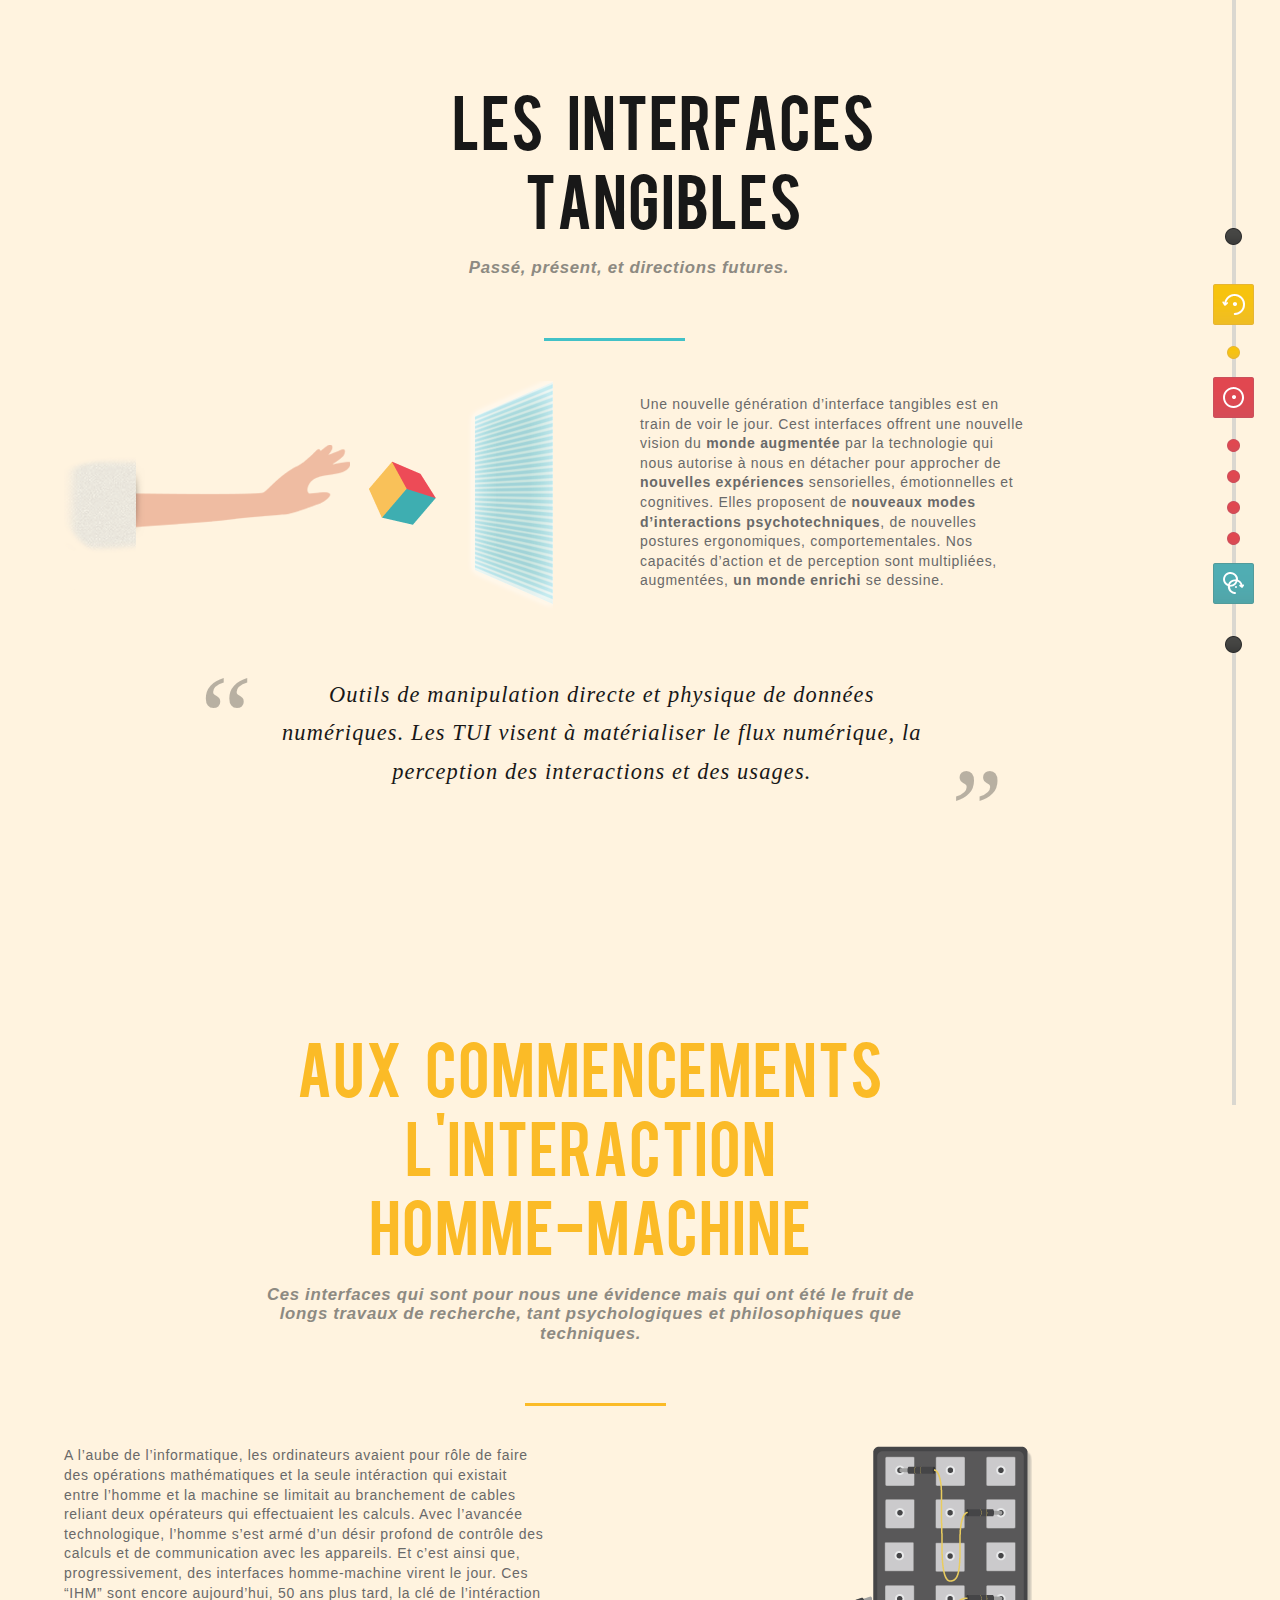
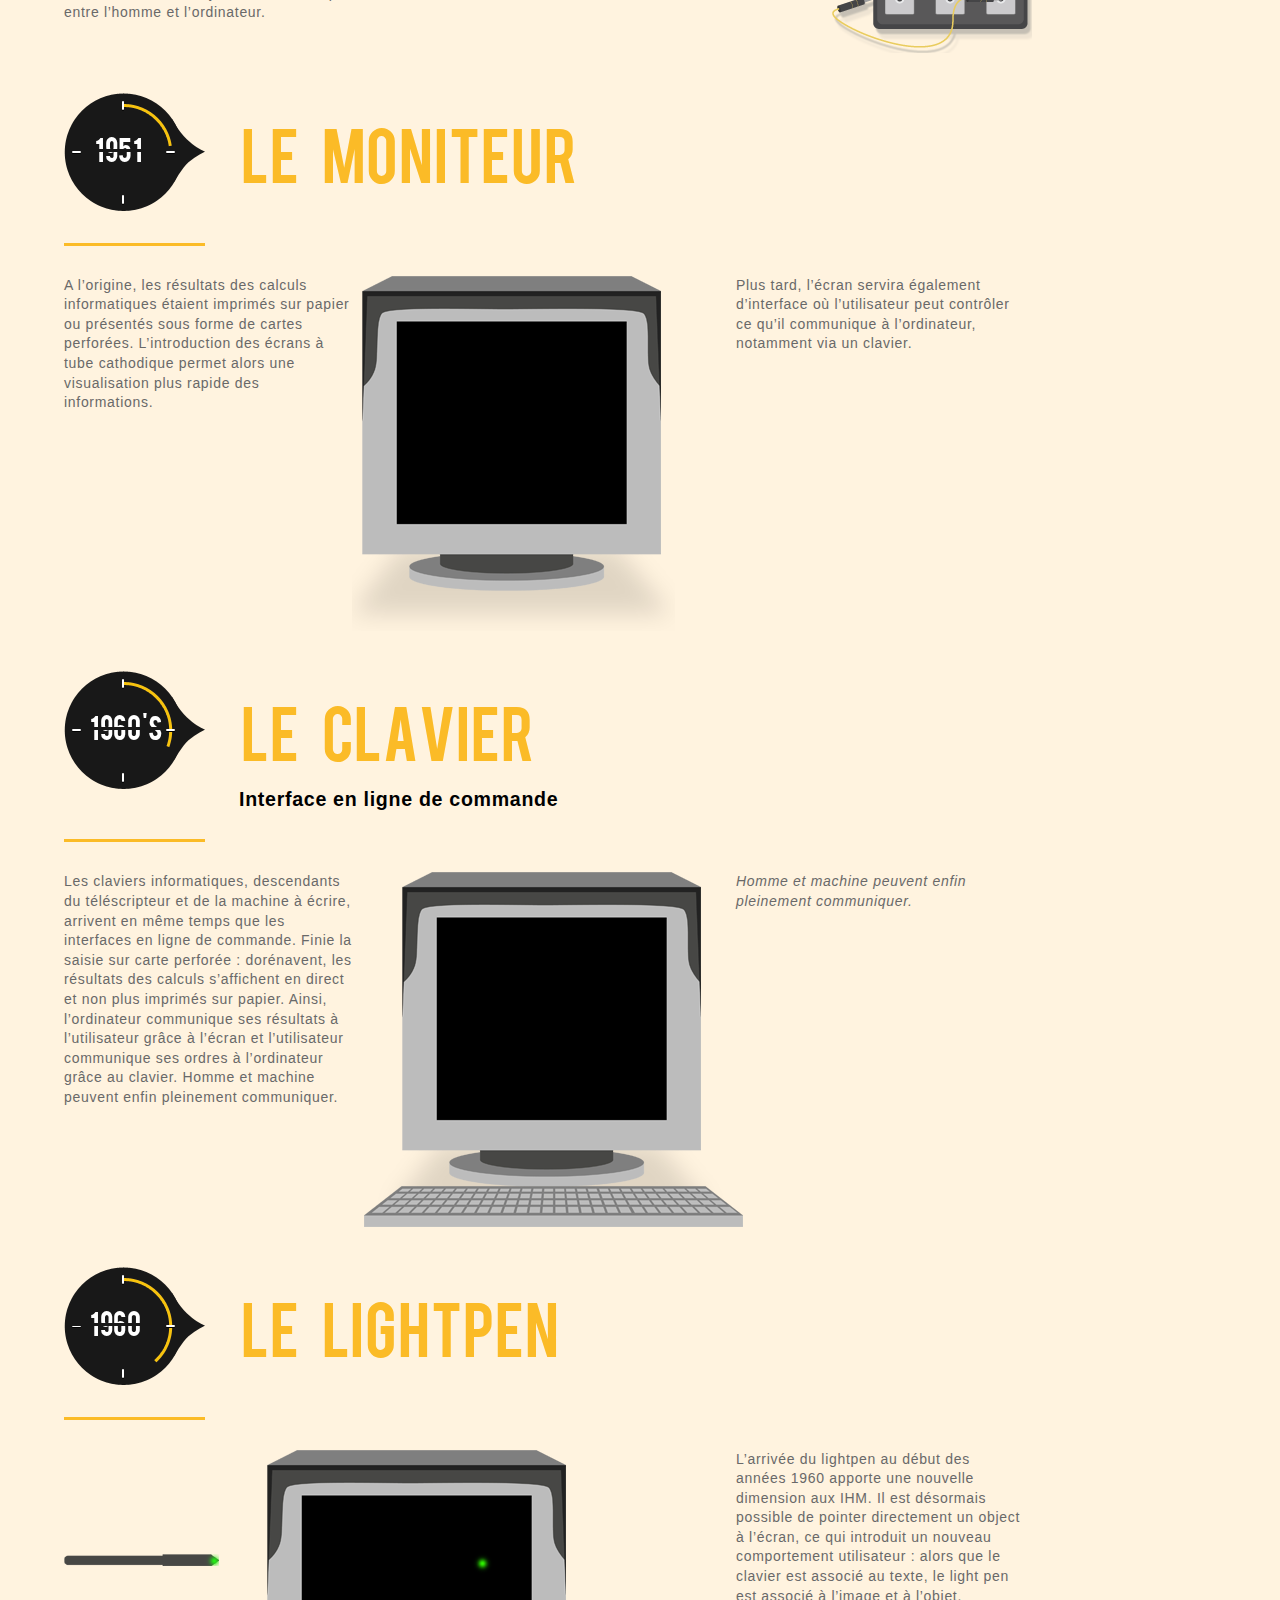
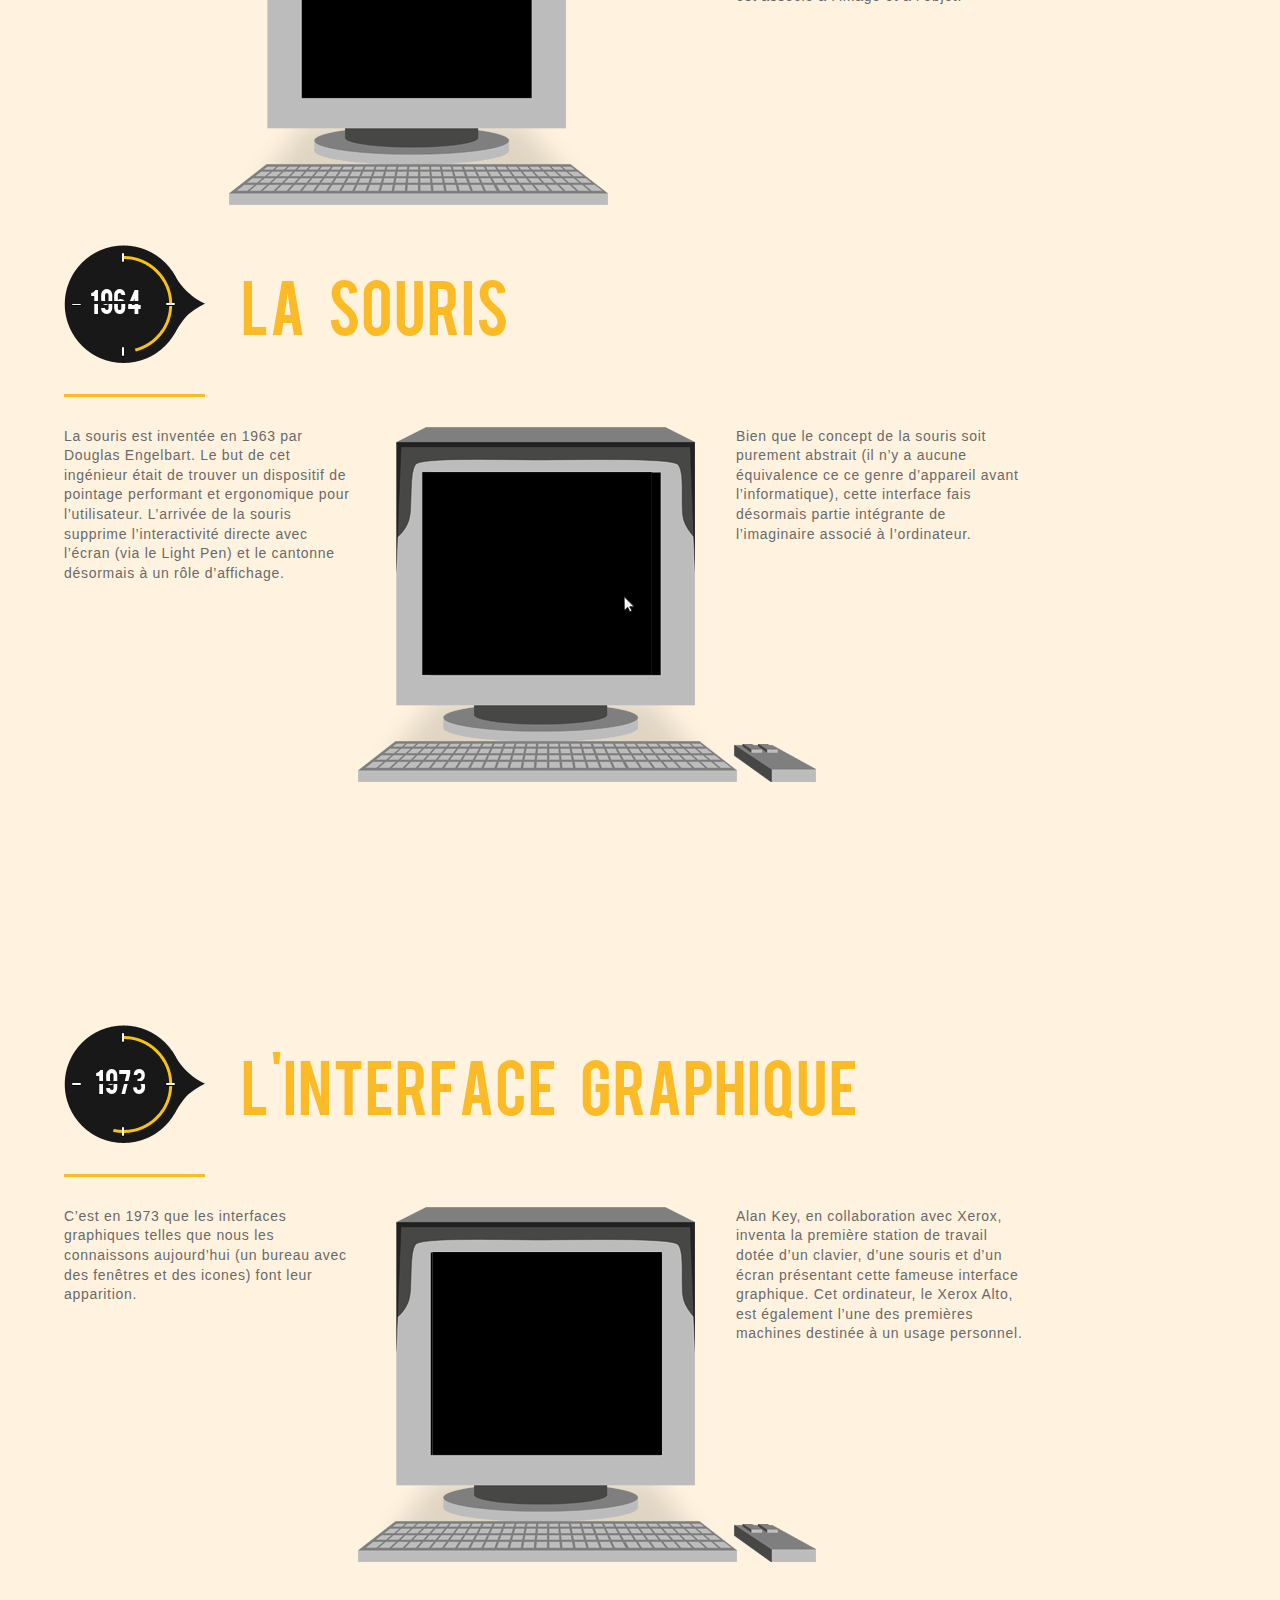
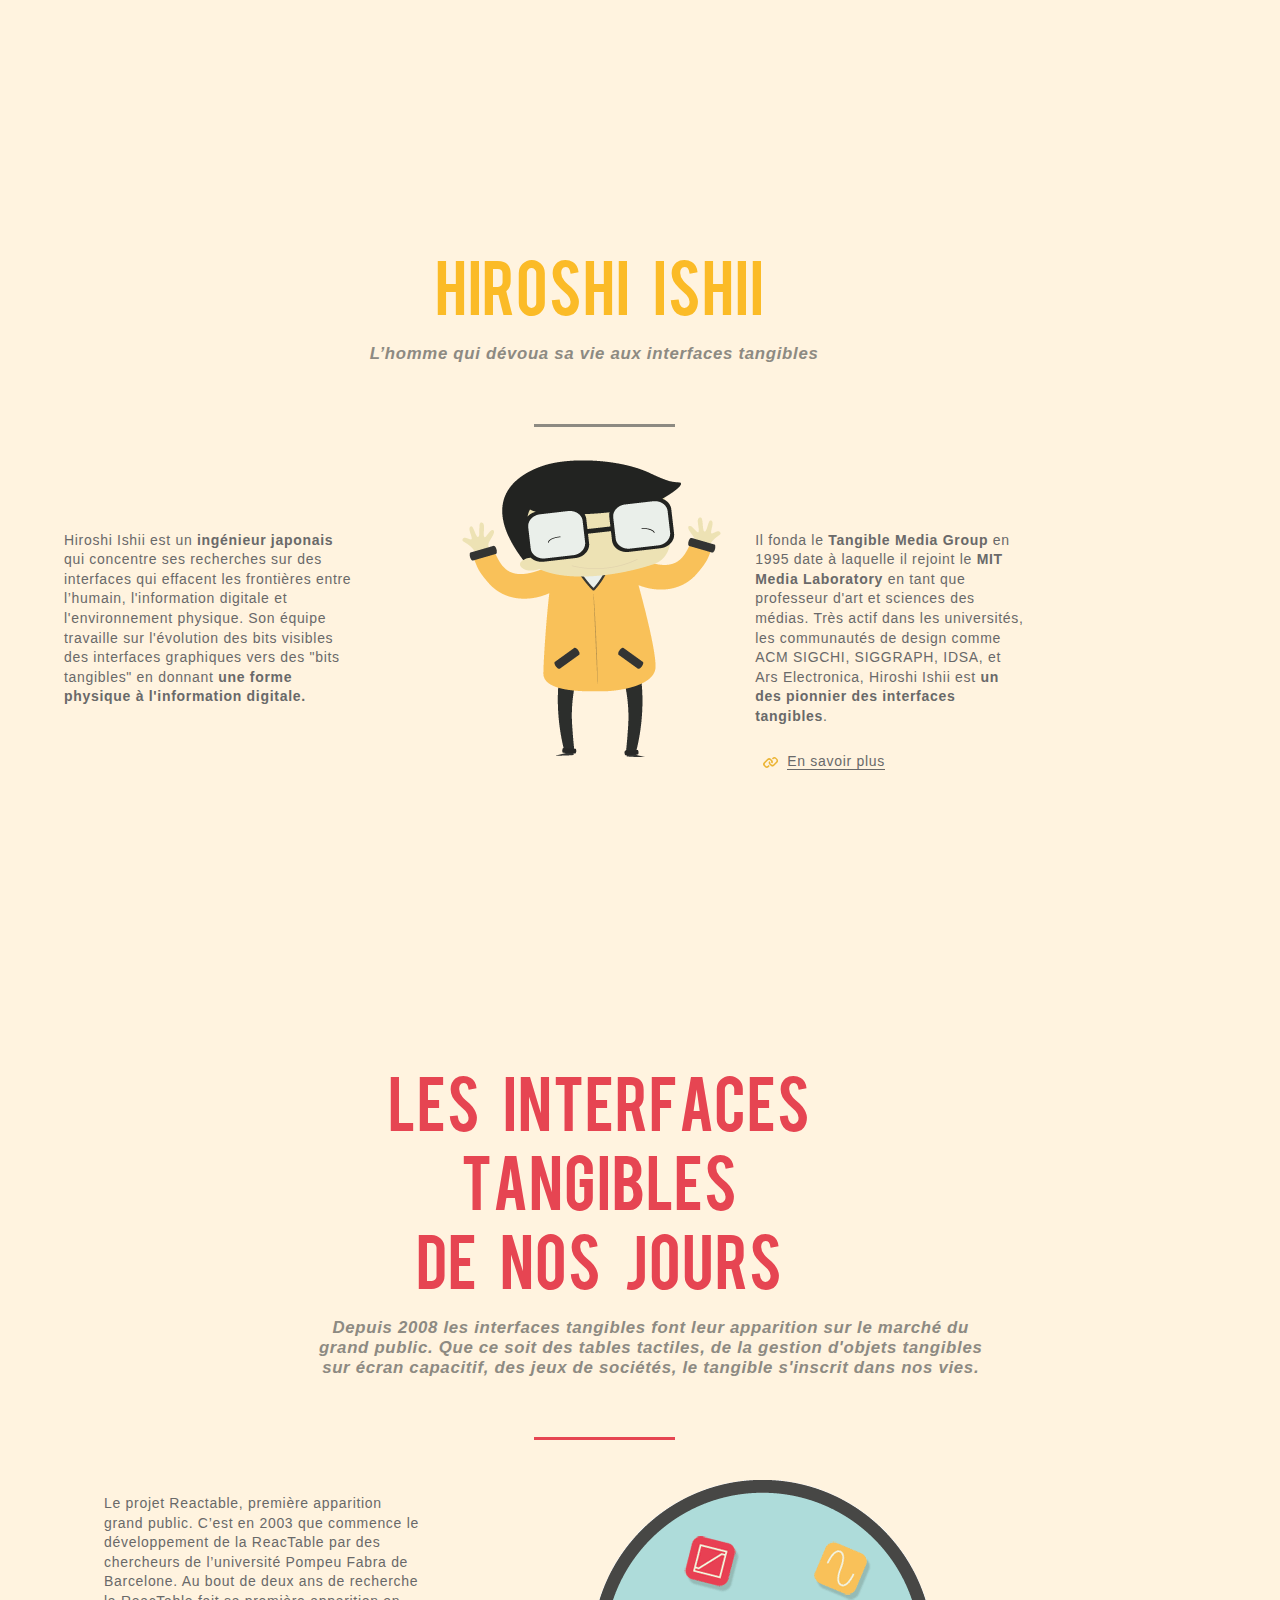
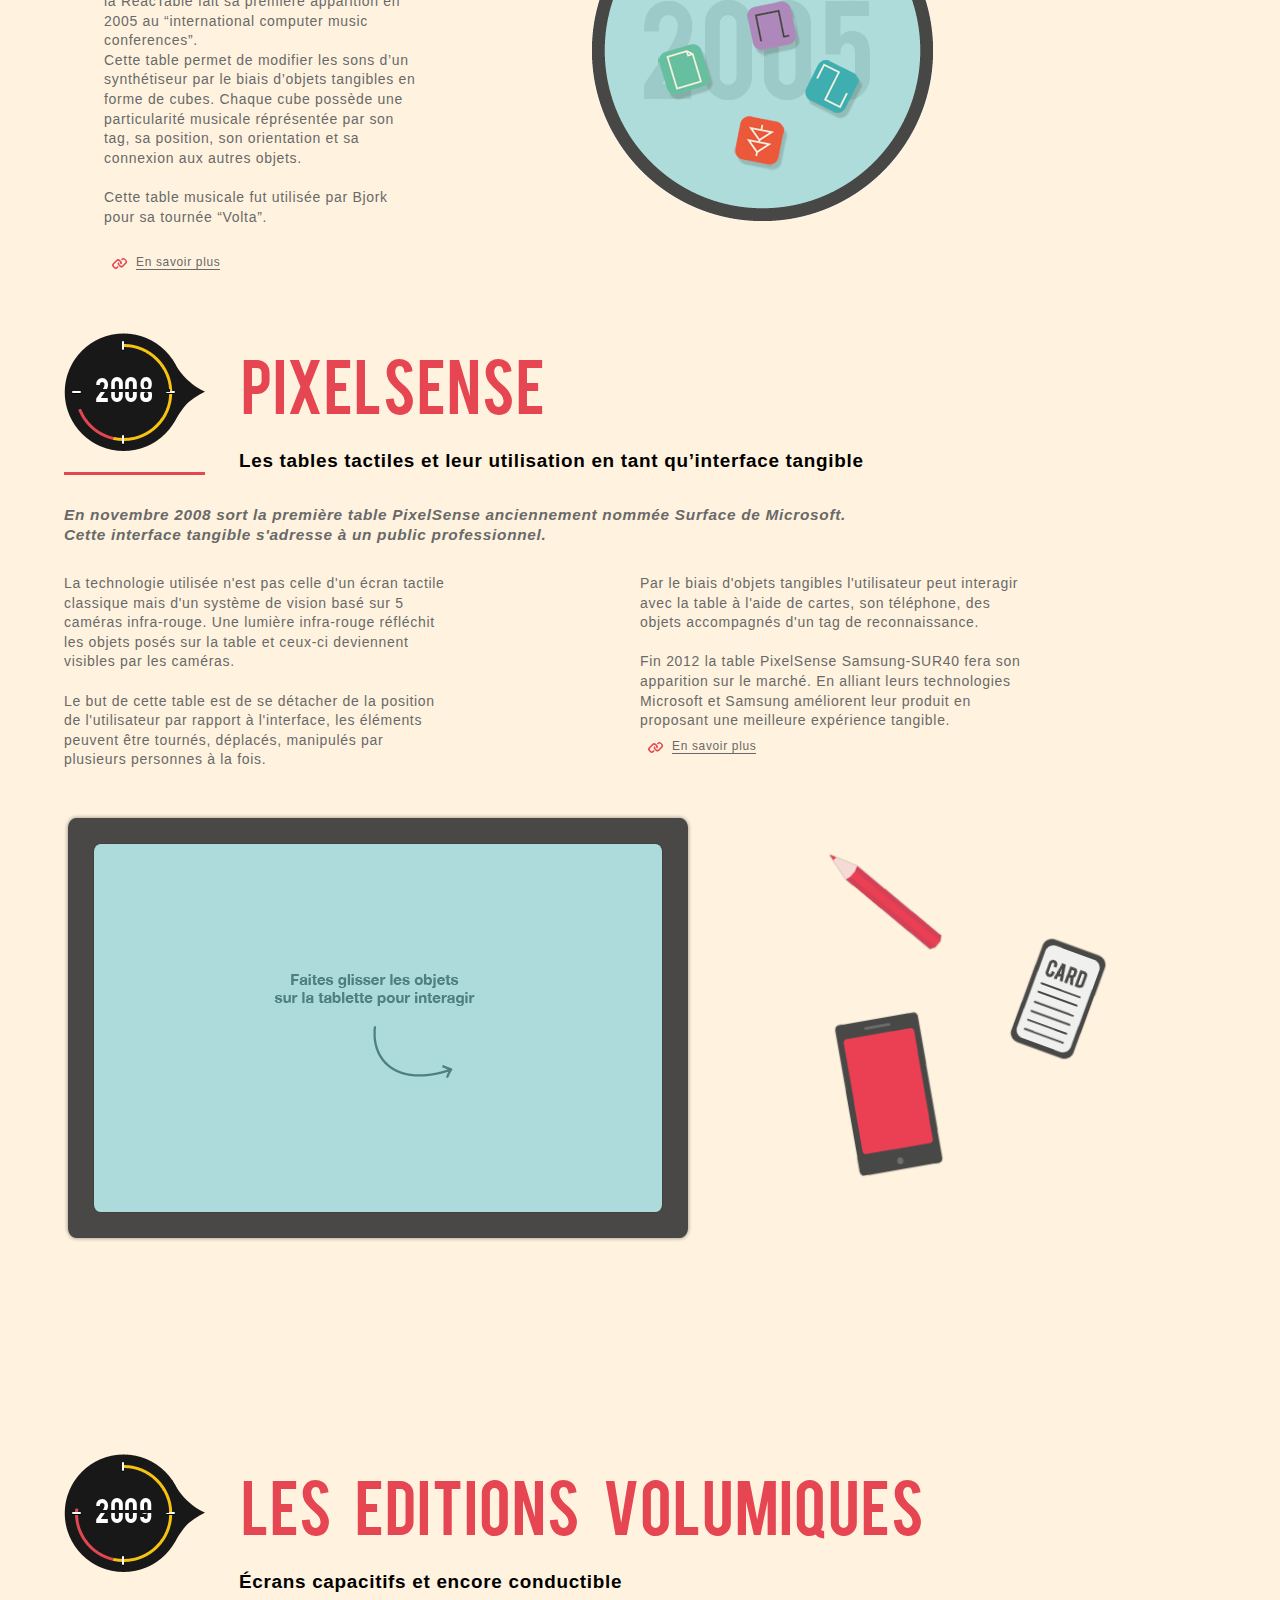
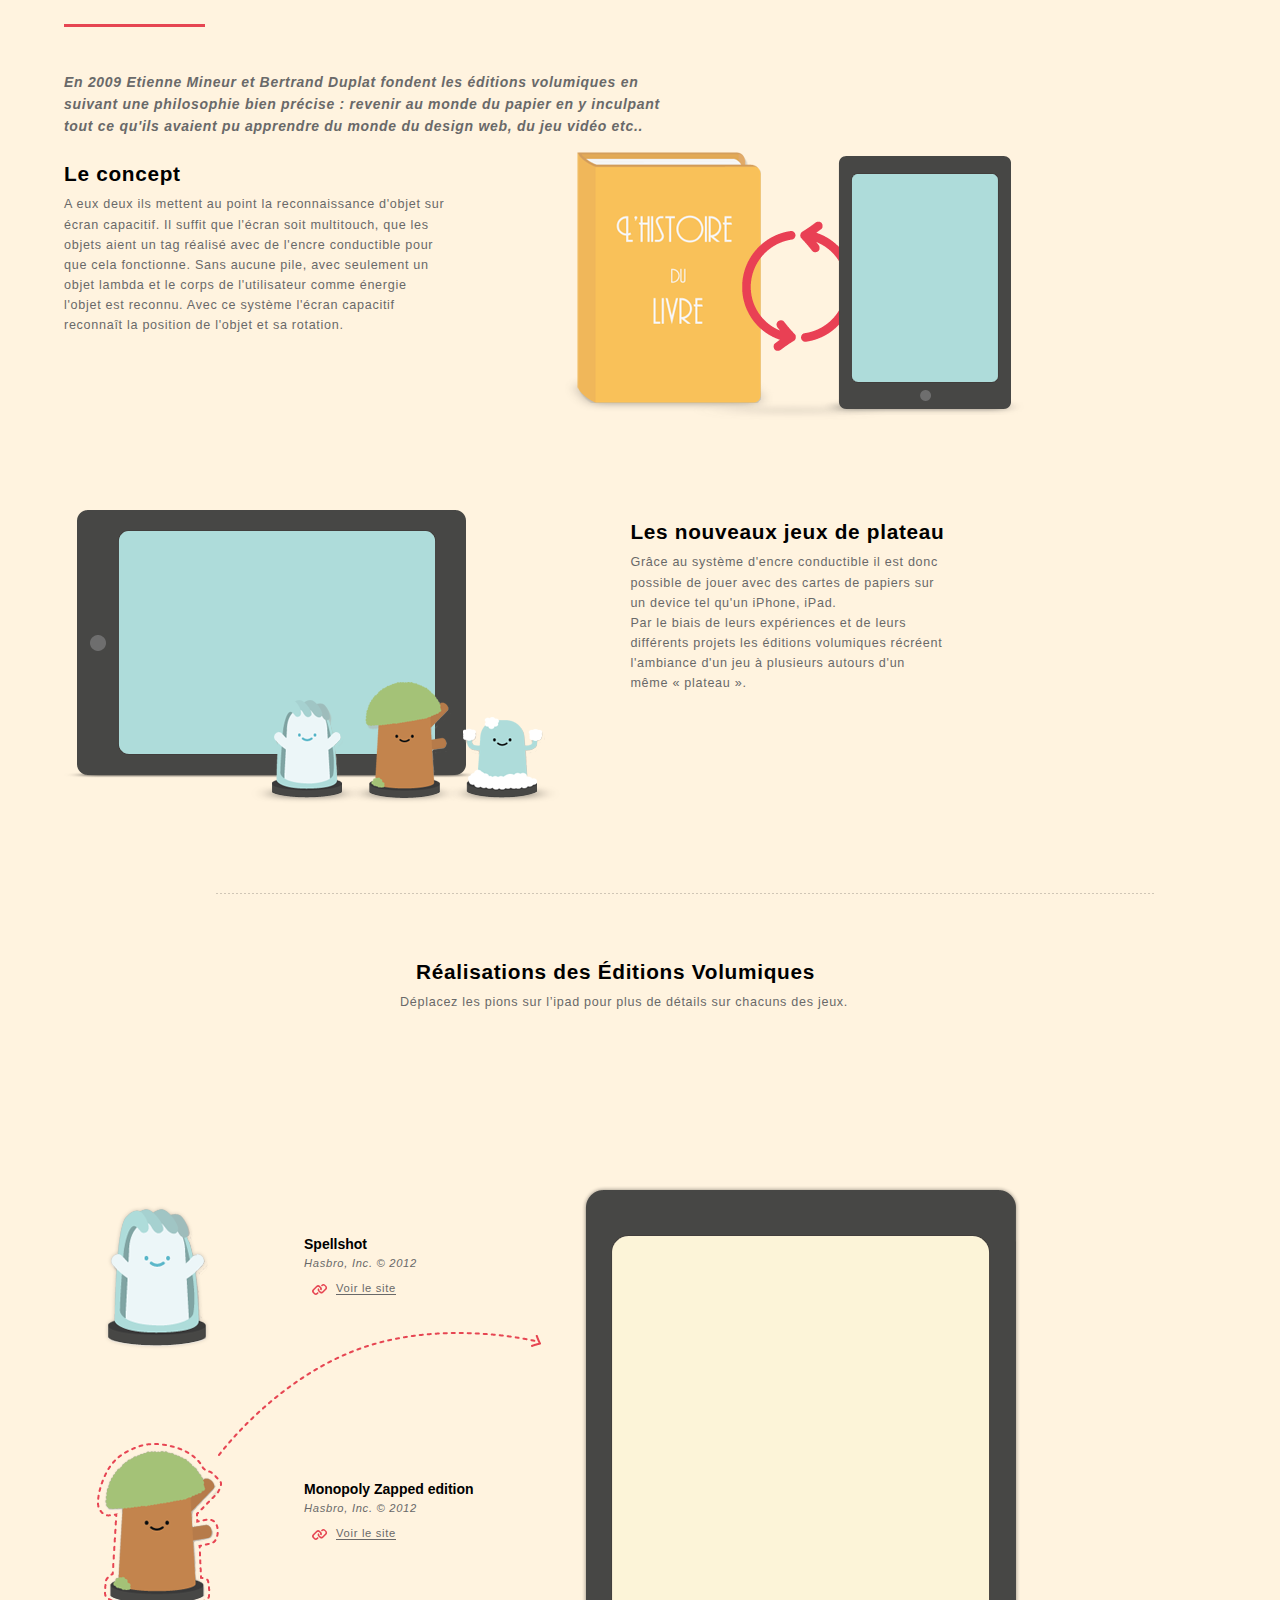
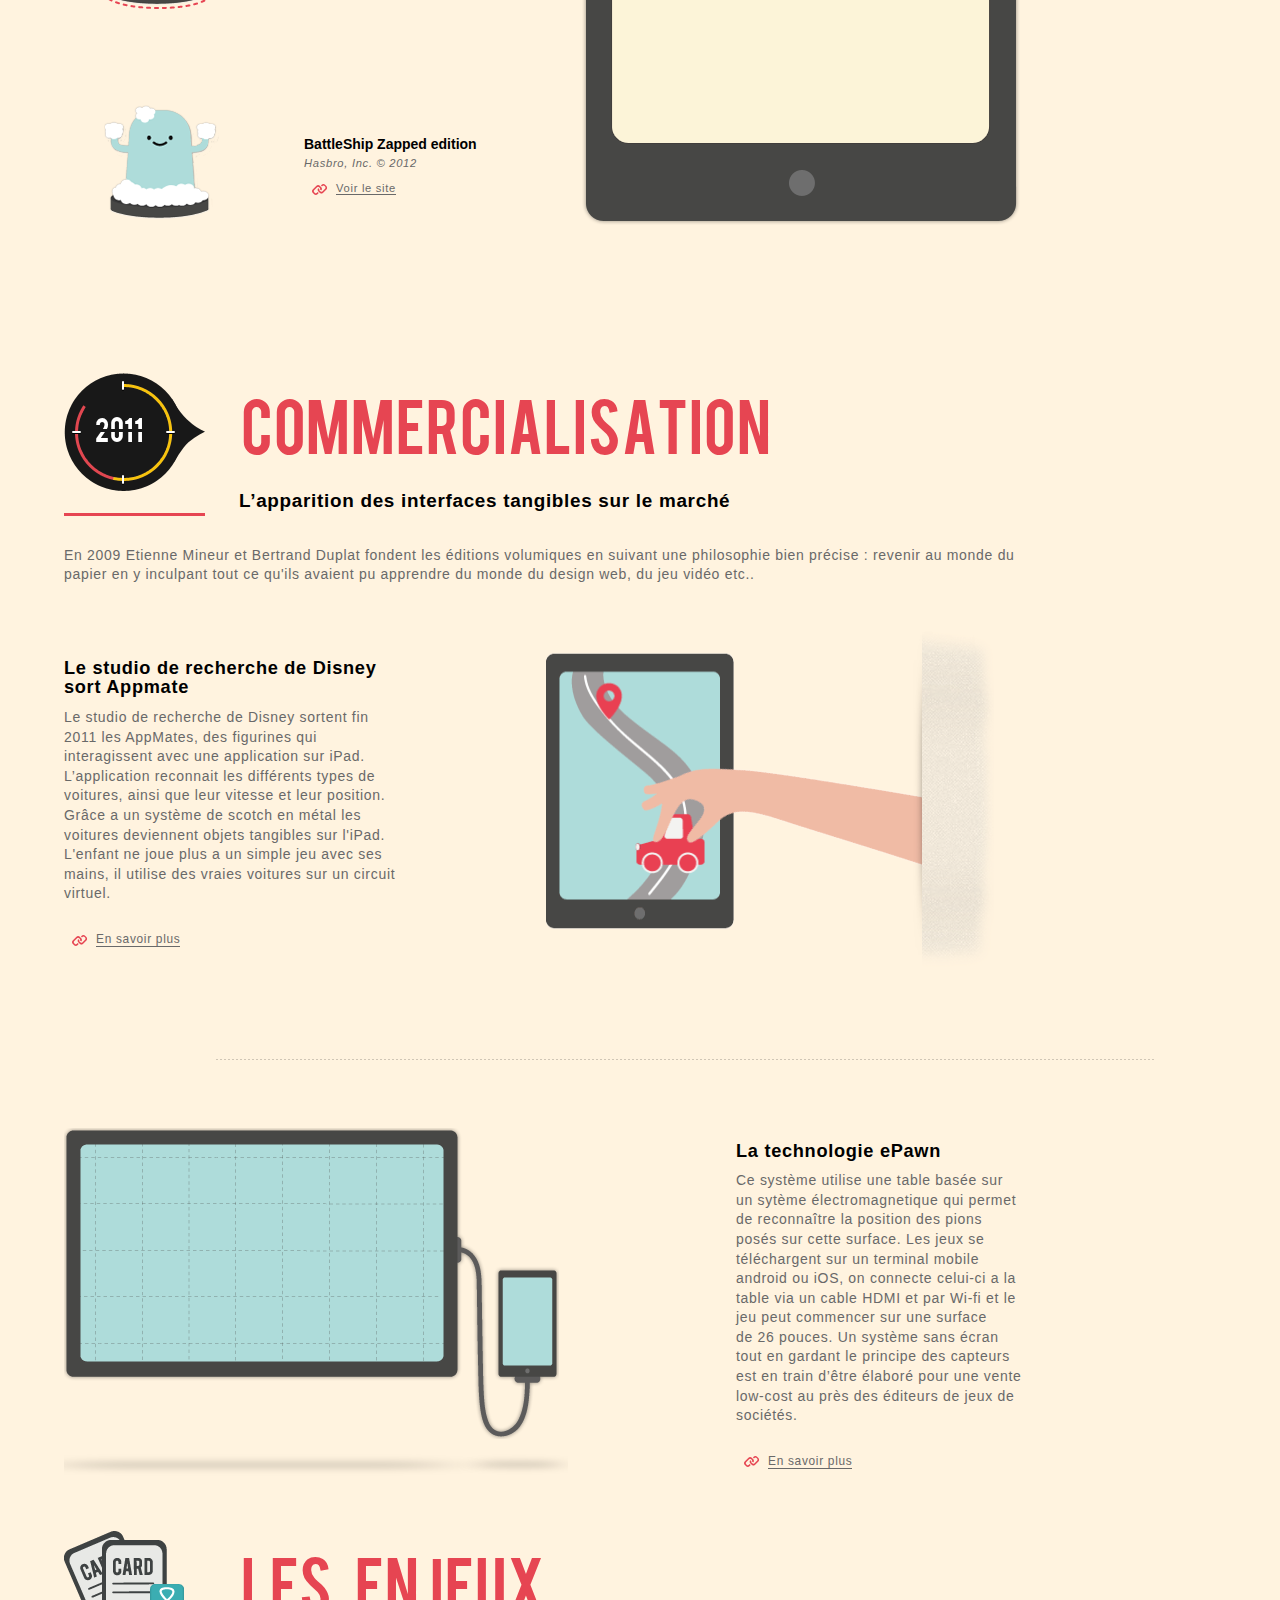
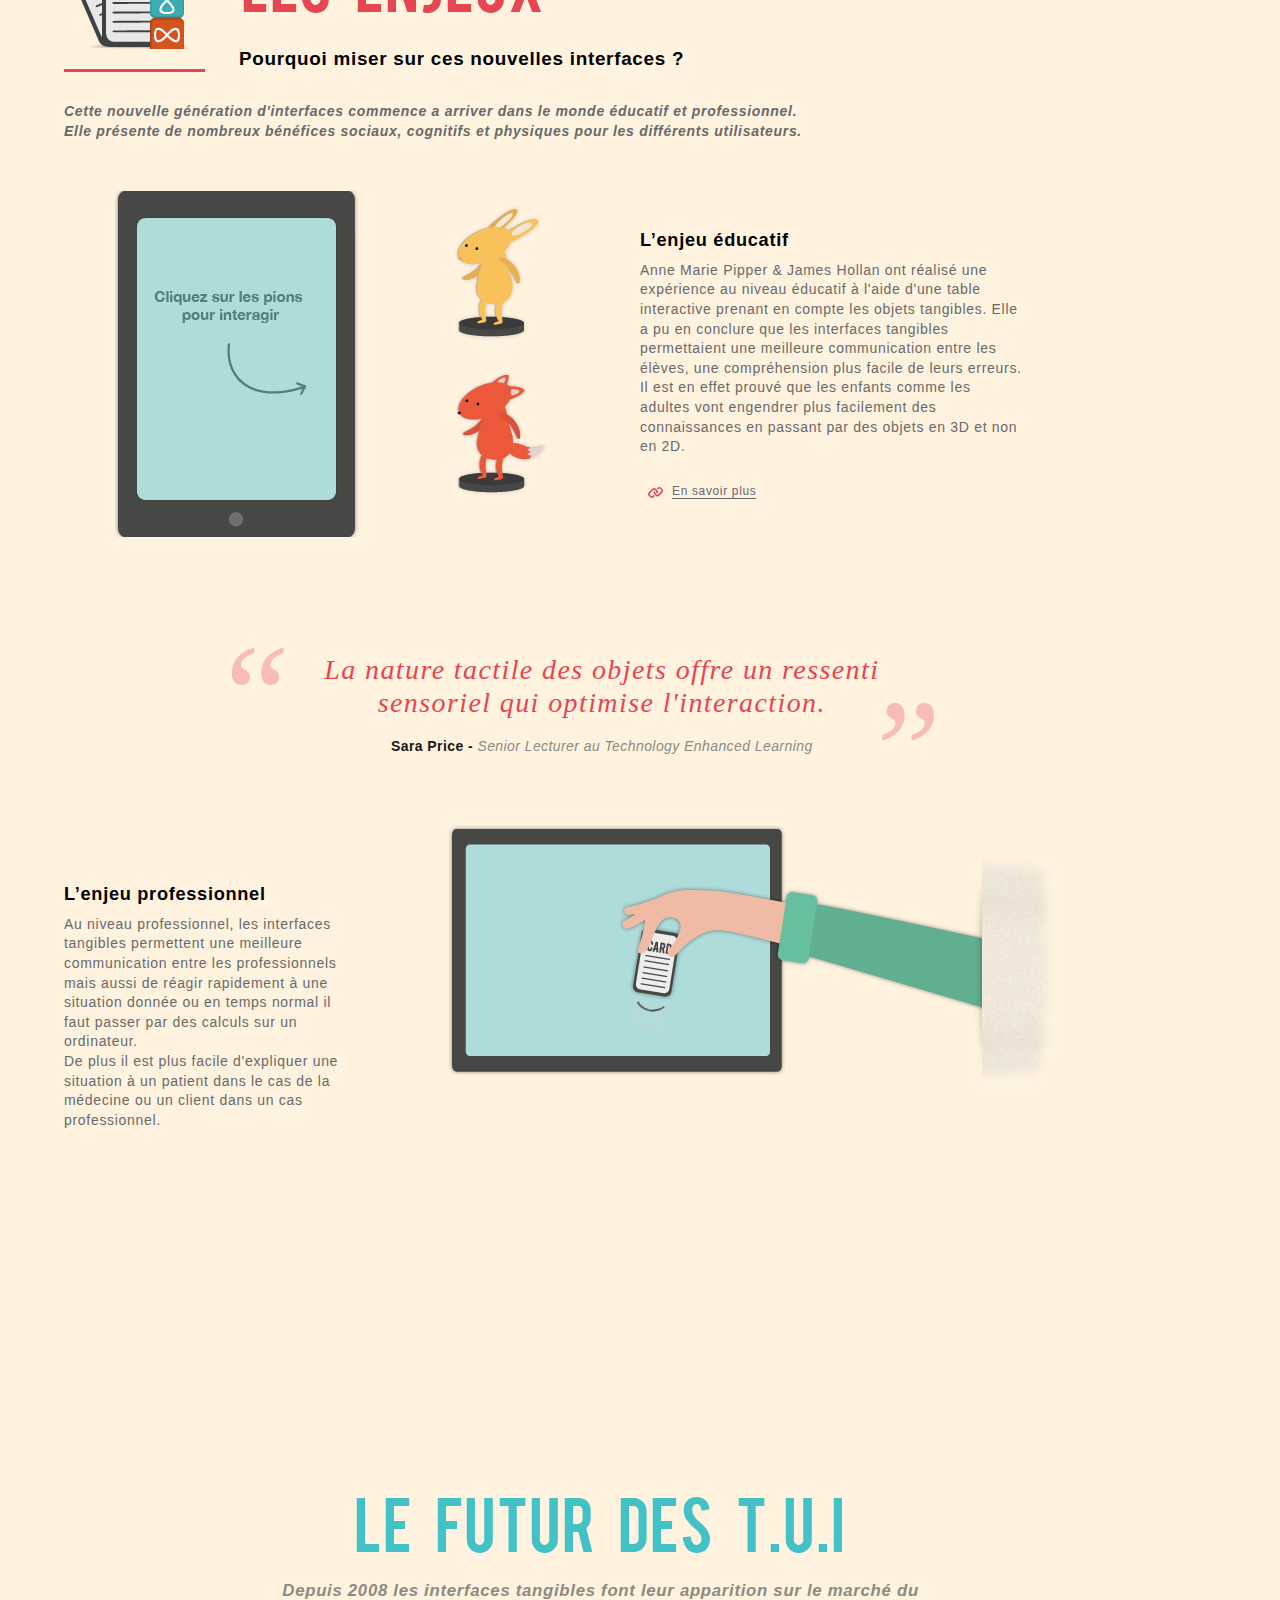
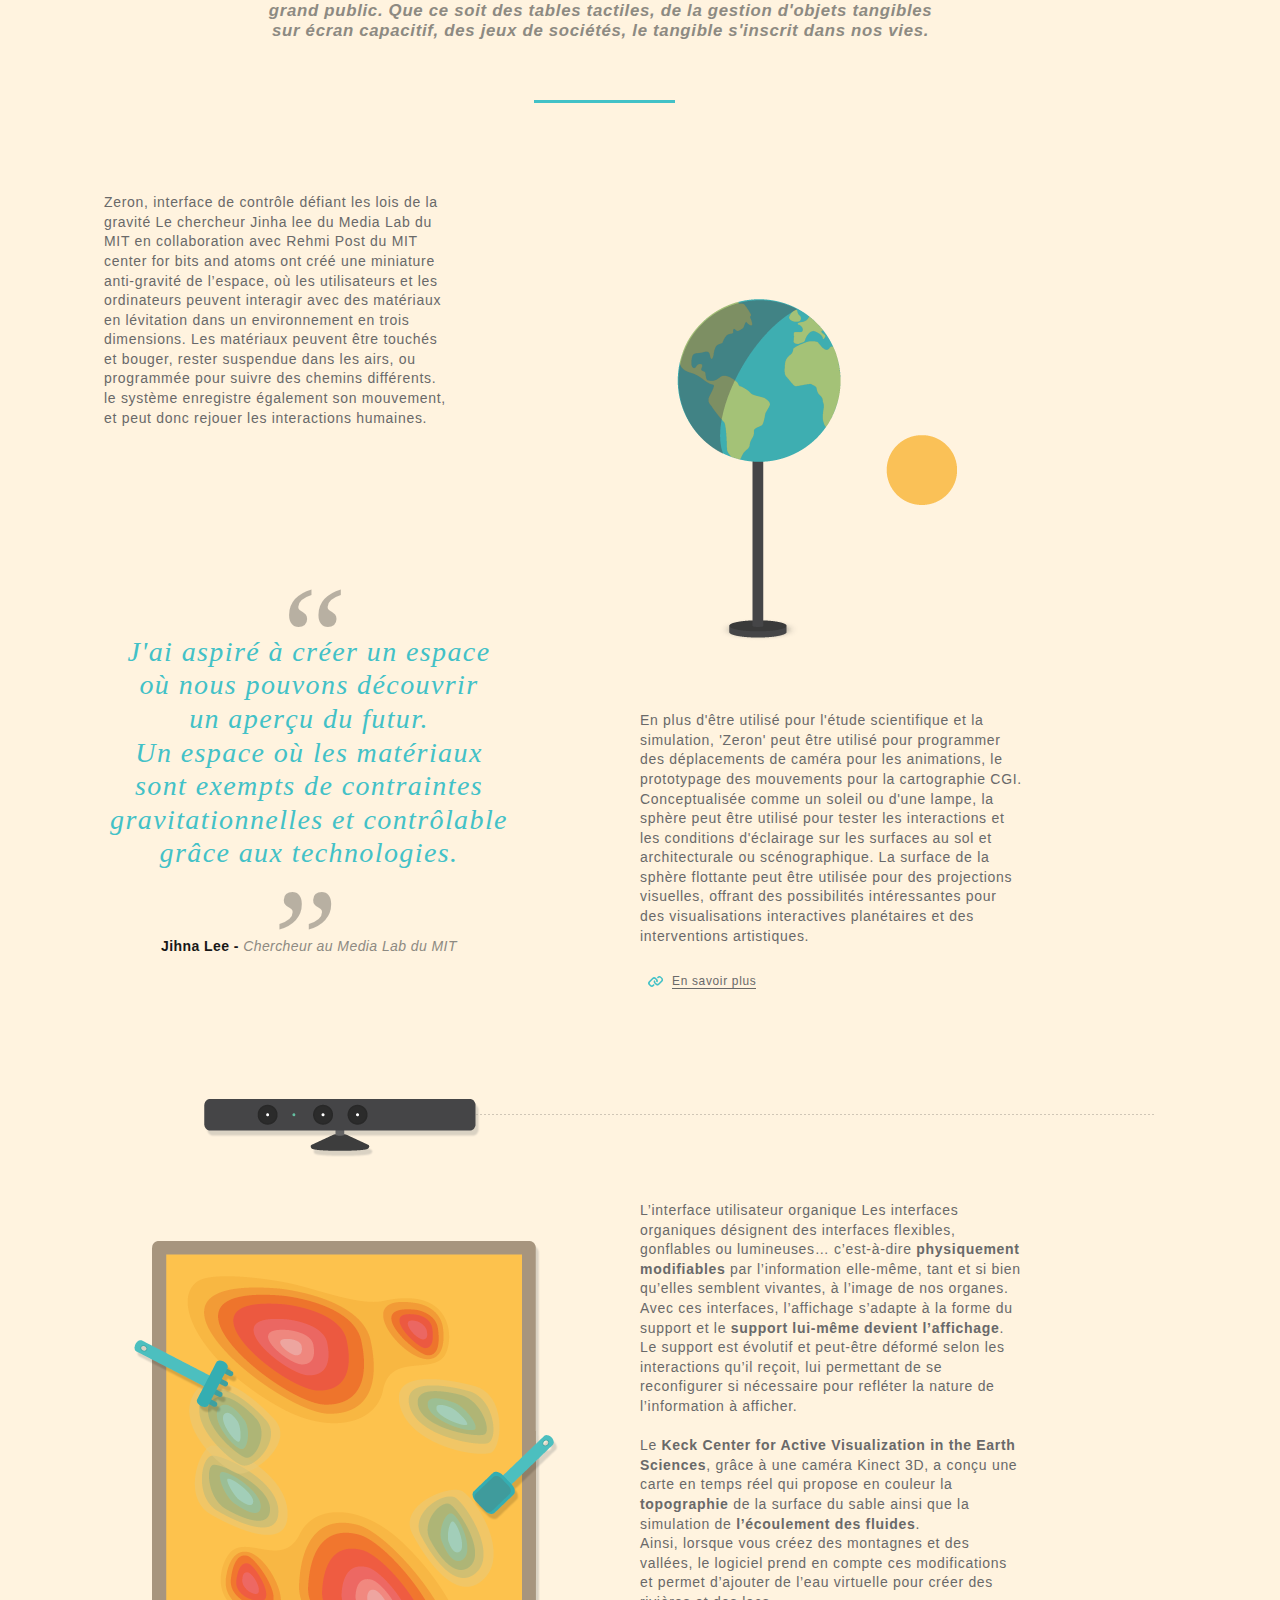
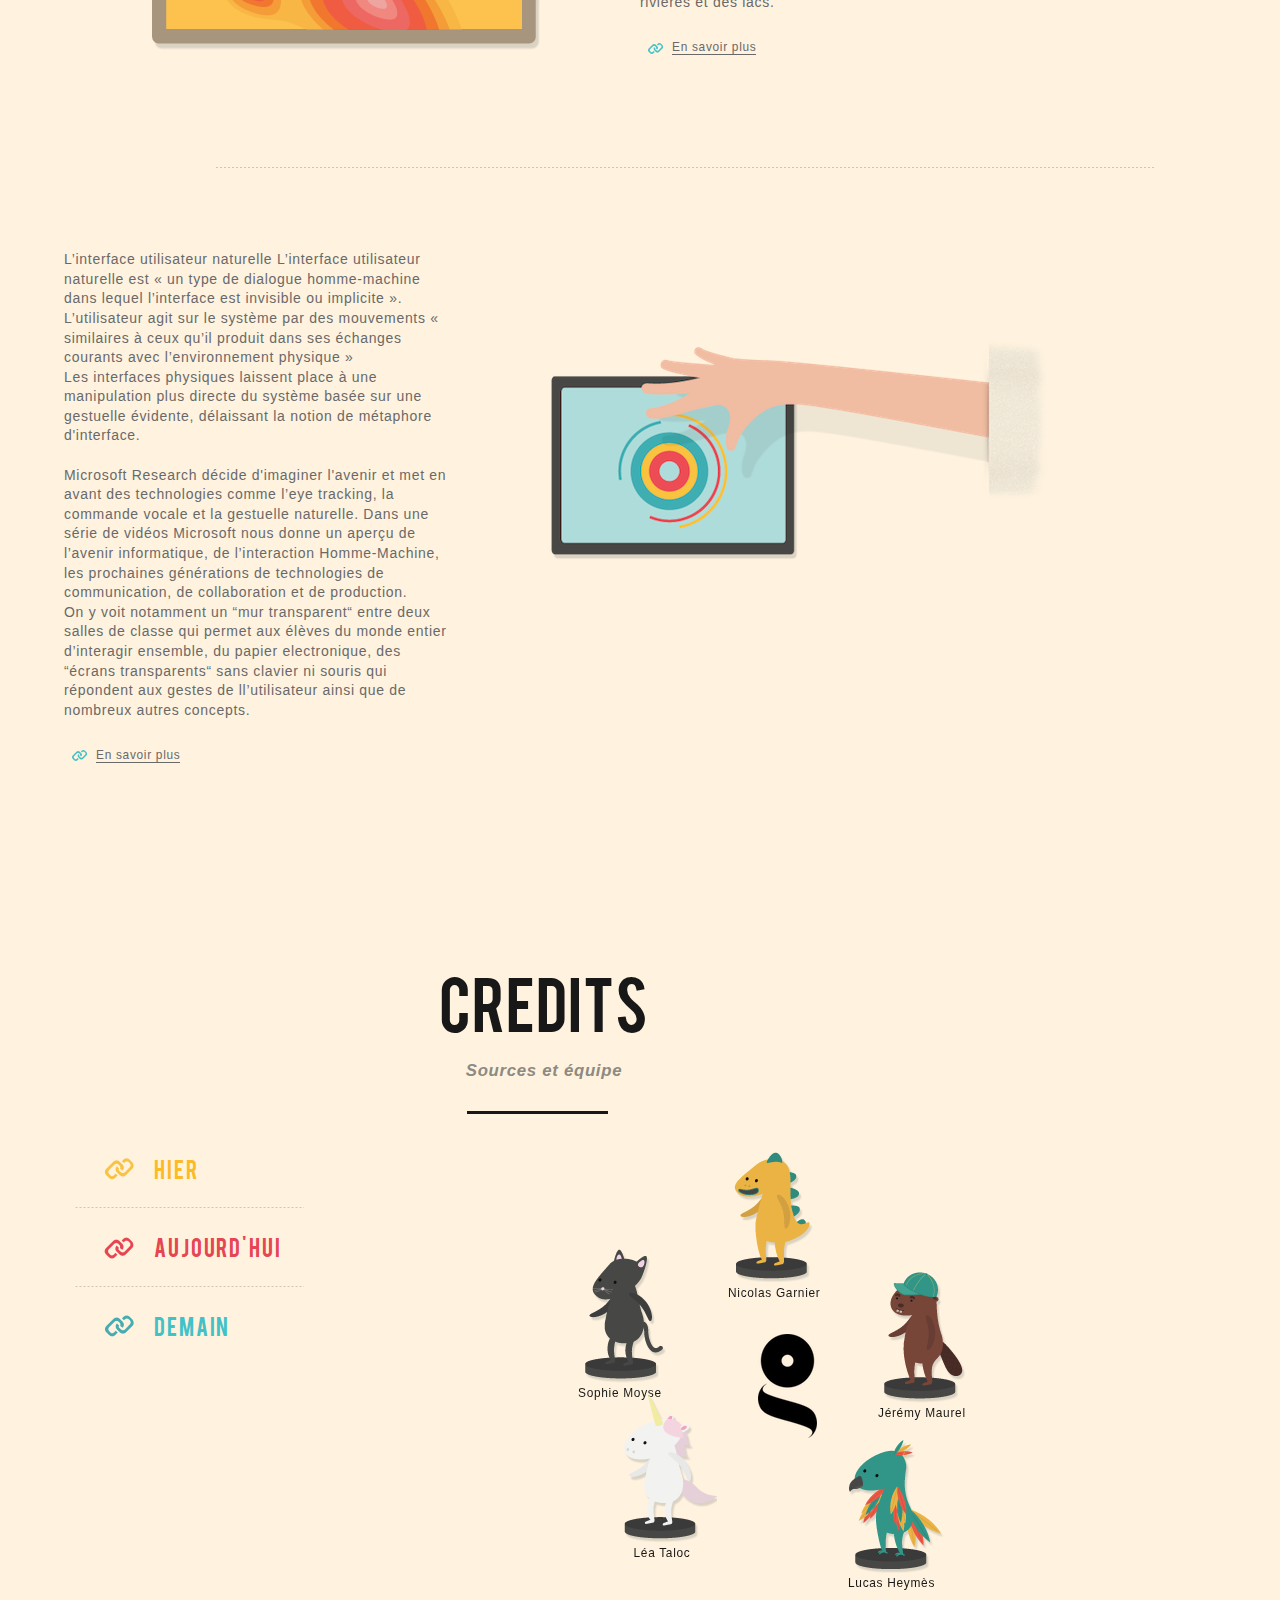
==== commit 68550772: "Cleanup und köde." ====
--- a/index.html
+++ b/index.html
@@ -121,8 +121,8 @@
                                    A l’origine, les résultats des calculs informatiques étaient imprimés sur papier ou présentés sous forme de cartes perforées. L’introduction des écrans à tube cathodique permet alors une visualisation plus rapide des informations. 
                                 </p>
 
-                                <aside class="placeholder"> 
-                                    Illustration placeholder
+                                <aside class=""> 
+                                    <img src="img/hier/moniteur.png" alt="">
                                 </aside>
 
                                 <p class="right">
@@ -155,8 +155,8 @@
                                     Les claviers informatiques, descendants du téléscripteur et de la machine à écrire, arrivent en même temps que les interfaces en ligne de commande. Finie la saisie sur carte perforée : dorénavent, les résultats des calculs s’affichent en direct et non plus imprimés sur papier. Ainsi, l’ordinateur communique ses résultats à l’utilisateur grâce à l’écran et l’utilisateur communique ses ordres à l’ordinateur grâce au clavier. Homme et machine peuvent enfin pleinement communiquer.
                                 </p>
 
-                                <aside class="placeholder"> 
-                                    Illustration placeholder
+                                <aside class=""> 
+                                    <img src="img/hier/moniteur_clavier.png" alt="">
                                 </aside>
 
                                 <p class="right">
@@ -188,6 +188,7 @@
                                 <p class="left">
                                     <img src="img/hier/lightpenNico.png" alt="lightpen" />
                                 </p>
+                                <img src="img/hier/moniteur_clavier_lightpen.png" alt="">
                                 <p class="right">
                                    L’arrivée du lightpen au début des années 1960 apporte une nouvelle dimension aux IHM. Il est désormais possible de pointer directement un object à l’écran, ce qui introduit un nouveau comportement utilisateur : alors que le clavier est associé au texte, le light pen est associé à l’image et à l’objet.
                                 </p>
@@ -216,13 +217,14 @@
                                    La souris est inventée en 1963 par Douglas Engelbart. Le but de cet ingénieur était de trouver un dispositif de pointage performant et ergonomique pour l’utilisateur. L’arrivée de la souris supprime l’interactivité directe avec l’écran (via le Light Pen) et le cantonne désormais à un rôle d’affichage.
                                 </p>
 
-                                <!--<aside class="placeholder"> 
-                                    Illustration placeholder
-                                </aside>-->
+                                <aside class=""> 
+                                    <img src="img/hier/moniteur_clavier_souris.png" alt="">
+                                    <div id="souris"></div>
+                                </aside>
                                 <p class="right">
                                     Bien que le concept de la souris soit purement abstrait (il n’y a aucune équivalence ce ce genre d’appareil avant l’informatique), cette interface fais désormais partie intégrante de l’imaginaire associé à l’ordinateur.
                                 </p>
-                                <img id="sourisClick" src="img/hier/sourisAnim.png" alt="souris" />
+                                
                                 <div id="sourisClickZone">
                                 </div>
 
@@ -234,7 +236,6 @@
 
                     <!-- L'INTERFACE GRAPHIQUE -->
                      <article class="scrollblock fullheightarticle" id="hier_interface_graphique">
-                     <img id="guigif" src="img/hier/GUI4.gif" alt="gui"/>  
                         <div class="content">     
                             <header>
                                 <div class="time_bubble">
@@ -251,6 +252,11 @@
                                 <p class="left">
                                    C’est en 1973 que les interfaces graphiques telles que nous les connaissons aujourd’hui (un bureau avec des fenêtres et des icones) font leur apparition. 
                                 </p>
+                                <aside class=""> 
+                                    <img src="img/hier/moniteur_clavier_souris.png" alt="">
+                                    <div id="gui"></div>
+                                </aside>
+
                                 <p class="right">
                                     Alan Key, en collaboration avec Xerox,  inventa la première station de travail dotée d’un clavier, d’une souris et d’un écran présentant cette fameuse interface graphique. Cet ordinateur, le Xerox Alto, est également l’une des premières machines destinée à un usage personnel.
                                 </p>
@@ -580,7 +586,7 @@
                                 <span class="title">La technologie ePawn</span>
                             Ce système utilise une table basée sur un sytème électromagnetique qui permet de reconnaître la position des pions posés sur cette surface.
 Les jeux se téléchargent sur un terminal mobile android 
-ou iOs, on connecte celui-ci a la table via un cable HDMI et par Wi-fi et le jeu peut commencer sur une surface<br/>
+ou iOS, on connecte celui-ci a la table via un cable HDMI et par Wi-fi et le jeu peut commencer sur une surface<br/>
 de 26 pouces.
 Un système sans écran tout en gardant le principe des capteurs est en train d’être élaboré pour une vente low-cost au près des éditeurs de jeux de sociétés.
                             <br/><br/>
--- a/stylesheets/screen.css
+++ b/stylesheets/screen.css
@@ -277,7 +277,7 @@
   position: fixed;
   right: 2%;
   top: 0px;
-  padding-top: 8%;
+  padding-top: 16%;
   background: url("../img/nav_bg_filet.png") repeat-y center;
   height: 100%;
   /* Home */
@@ -574,7 +574,7 @@
 /* line 555, ../sass/screen.scss */
 article#hier_au_commencement div#linecut {
   background-color: #fbbb27;
-  margin: 40px 43%;
+  margin: 40px 48%;
 }
 
 /* **** HIER : LE MONITEUR **** */
@@ -590,6 +590,27 @@
   font-size: 1.4em;
   font-style: normal;
 }
+
+article#hier_moniteur header div.time_bubble {
+  background-image:url('../img/timer/01_moniteur.png');
+}
+
+article#hier_clavier header div.time_bubble {
+  background-image:url('../img/timer/02_clavier.png');
+}
+
+article#hier_lightpen header div.time_bubble {
+  background-image:url('../img/timer/03_lightpen.png');
+}
+
+article#hier_souris header div.time_bubble {
+  background-image:url('../img/timer/04_souris.png');
+}
+
+article#hier_interface_graphique header div.time_bubble {
+  background-image:url('../img/timer/05_interfacegraphique.png');
+}
+
 /* line 575, ../sass/screen.scss */
 article#hier_moniteur p {
   display: inline-block;
@@ -705,8 +726,8 @@
 }
 /* line 686, ../sass/screen.scss */
 article#hier_lightpen p.left {
-  width: 30%;
   float: left;
+  margin-top: 100px;
 }
 /* line 691, ../sass/screen.scss */
 article#hier_lightpen p.right {
@@ -775,78 +796,96 @@
 article#hier_souris aside div.animation {
   float: left;
 }
-/* line 756, ../sass/screen.scss */
+/* line 754, ../sass/screen.scss */
+article#hier_souris aside div#souris {
+  background: url("../img/hier/pointeur2.gif") center center no-repeat;
+  width: 230px;
+  height: 203px;
+  position: relative;
+  left: 70px;
+  top: -310px;
+}
+/* line 764, ../sass/screen.scss */
 article#hier_souris aside.placeholder {
   height: 200px;
 }
-/* line 759, ../sass/screen.scss */
+/* line 767, ../sass/screen.scss */
 article#hier_souris div#linecut {
   background-color: #fbbb27;
   margin-top: 30px;
 }
 
 /* **** HIER : L'INTERFACE GRAPHIQUE **** */
-/* line 768, ../sass/screen.scss */
+/* line 776, ../sass/screen.scss */
 article#hier_interface_graphique header h3 {
   color: #fbbb27;
   text-align: center;
   line-height: 1.3em;
 }
-/* line 773, ../sass/screen.scss */
+/* line 781, ../sass/screen.scss */
 article#hier_interface_graphique header span.baseline {
   display: block;
   font-size: 1.4em;
   font-style: normal;
 }
-/* line 779, ../sass/screen.scss */
+/* line 787, ../sass/screen.scss */
 article#hier_interface_graphique p {
   display: inline-block;
   margin: 0;
 }
-/* line 783, ../sass/screen.scss */
+/* line 791, ../sass/screen.scss */
 article#hier_interface_graphique p.left {
   width: 30%;
   float: left;
 }
-/* line 788, ../sass/screen.scss */
+/* line 796, ../sass/screen.scss */
 article#hier_interface_graphique p.right {
   width: 30%;
 }
-/* line 792, ../sass/screen.scss */
+/* line 800, ../sass/screen.scss */
 article#hier_interface_graphique aside {
   display: inline-block;
   width: 30%;
 }
-/* line 795, ../sass/screen.scss */
+/* line 803, ../sass/screen.scss */
 article#hier_interface_graphique aside div.animation {
   float: left;
 }
-/* line 800, ../sass/screen.scss */
+/* line 806, ../sass/screen.scss */
+article#hier_interface_graphique aside div#gui {
+  background: url("../img/hier/GUI4.gif") center center no-repeat;
+  width: 230px;
+  height: 203px;
+  left: 80px;
+  position: relative;
+  top: -310px;
+}
+/* line 816, ../sass/screen.scss */
 article#hier_interface_graphique aside.placeholder {
   height: 200px;
 }
-/* line 803, ../sass/screen.scss */
+/* line 819, ../sass/screen.scss */
 article#hier_interface_graphique div#linecut {
   background-color: #fbbb27;
   margin-top: 30px;
 }
 
 /* **** HIROSHI ISHII **** */
-/* line 811, ../sass/screen.scss */
+/* line 827, ../sass/screen.scss */
 article#hiroshi header {
   margin: 20px 21%;
 }
-/* line 813, ../sass/screen.scss */
+/* line 829, ../sass/screen.scss */
 article#hiroshi header h1, article#hiroshi header h2, article#hiroshi header h3 {
   color: #fbbb27;
 }
-/* line 817, ../sass/screen.scss */
+/* line 833, ../sass/screen.scss */
 article#hiroshi header h3 {
   text-align: center;
   line-height: 1.3em;
   width: 120%;
 }
-/* line 823, ../sass/screen.scss */
+/* line 839, ../sass/screen.scss */
 article#hiroshi header span.baseline {
   display: block;
   font-size: 1.2em;
@@ -856,50 +895,50 @@
   margin: 0 9%;
   color: #8d8a82;
 }
-/* line 834, ../sass/screen.scss */
+/* line 850, ../sass/screen.scss */
 article#hiroshi div#linecut {
   margin: 40px 49%;
   background-color: #8d8a82;
 }
-/* line 839, ../sass/screen.scss */
+/* line 855, ../sass/screen.scss */
 article#hiroshi p.heading {
   display: inline-block;
   margin-left: 40px;
   width: 33%;
 }
-/* line 843, ../sass/screen.scss */
+/* line 859, ../sass/screen.scss */
 article#hiroshi p.heading a {
   font-size: 0.85em;
 }
-/* line 848, ../sass/screen.scss */
+/* line 864, ../sass/screen.scss */
 article#hiroshi p.left {
   width: 30%;
   display: inline-block;
 }
-/* line 852, ../sass/screen.scss */
+/* line 868, ../sass/screen.scss */
 article#hiroshi p.right {
   width: 28%;
   display: inline-block;
 }
-/* line 856, ../sass/screen.scss */
+/* line 872, ../sass/screen.scss */
 article#hiroshi div#full {
   margin-top: 50px;
 }
-/* line 859, ../sass/screen.scss */
+/* line 875, ../sass/screen.scss */
 article#hiroshi a.small:before {
   background-image: url("../img/link_yellow.png");
 }
-/* line 862, ../sass/screen.scss */
+/* line 878, ../sass/screen.scss */
 article#hiroshi aside {
   margin-left: 110px;
   width: 30%;
   display: inline-block;
 }
-/* line 868, ../sass/screen.scss */
+/* line 884, ../sass/screen.scss */
 article#hiroshi aside div.animation div {
   display: inline-block;
 }
-/* line 872, ../sass/screen.scss */
+/* line 888, ../sass/screen.scss */
 article#hiroshi aside div.animation div#tete {
   background: url("../img/hiroshii/_hiroshii_tete.png") center center no-repeat;
   height: 117px;
@@ -911,7 +950,7 @@
   -webkit-animation: 2s linear 0s alternate none infinite hiroshii;
   -moz-animation: 2s linear 0s alternate none infinite hiroshii;
 }
-/* line 884, ../sass/screen.scss */
+/* line 900, ../sass/screen.scss */
 article#hiroshi aside div.animation div#corps {
   background: url("../img/hiroshii/_hiroshii_corps.png") center center no-repeat;
   width: 259px;
@@ -919,26 +958,26 @@
 }
 
 /* **** AUJOURDH'UI **** */
-/* line 896, ../sass/screen.scss */
+/* line 912, ../sass/screen.scss */
 article#denosjours header {
   margin: 20px 21%;
 }
-/* line 898, ../sass/screen.scss */
+/* line 914, ../sass/screen.scss */
 article#denosjours header h1, article#denosjours header h2, article#denosjours header h3 {
   color: #e64552;
 }
-/* line 901, ../sass/screen.scss */
+/* line 917, ../sass/screen.scss */
 article#denosjours header h1 {
   text-align: center;
   line-height: 1.3em;
 }
-/* line 906, ../sass/screen.scss */
+/* line 922, ../sass/screen.scss */
 article#denosjours header h2 {
   text-align: center;
   line-height: 1.3em;
   width: 120%;
 }
-/* line 912, ../sass/screen.scss */
+/* line 928, ../sass/screen.scss */
 article#denosjours header span.baseline {
   display: block;
   font-size: 1.2em;
@@ -948,26 +987,26 @@
   margin: 0 9%;
   color: #8d8a82;
 }
-/* line 923, ../sass/screen.scss */
+/* line 939, ../sass/screen.scss */
 article#denosjours div#linecut {
   margin: 40px 49%;
 }
-/* line 927, ../sass/screen.scss */
+/* line 943, ../sass/screen.scss */
 article#denosjours p.heading {
   display: inline-block;
   margin-left: 40px;
   width: 33%;
 }
-/* line 931, ../sass/screen.scss */
+/* line 947, ../sass/screen.scss */
 article#denosjours p.heading a {
   font-size: 0.85em;
 }
-/* line 936, ../sass/screen.scss */
+/* line 952, ../sass/screen.scss */
 article#denosjours aside {
   width: 45%;
   float: right;
 }
-/* line 940, ../sass/screen.scss */
+/* line 956, ../sass/screen.scss */
 article#denosjours aside div.animation {
   background: url("../img/reactable/reactable.gif") center center no-repeat;
   display: block;
@@ -976,57 +1015,57 @@
 }
 
 /* **** PIXELSENSE **** */
-/* line 952, ../sass/screen.scss */
+/* line 968, ../sass/screen.scss */
 article#pixel_sense header h1, article#pixel_sense header h2, article#pixel_sense header h3 {
   color: #e64552;
 }
-/* line 957, ../sass/screen.scss */
+/* line 973, ../sass/screen.scss */
 article#pixel_sense div.time_bubble {
   background-image: url("../img/timer/06_pixelsense.png");
 }
-/* line 961, ../sass/screen.scss */
+/* line 977, ../sass/screen.scss */
 article#pixel_sense div.linecut {
   margin-bottom: 30px;
   margin-top: 40px;
 }
-/* line 965, ../sass/screen.scss */
+/* line 981, ../sass/screen.scss */
 article#pixel_sense p.heading {
   font-weight: 700;
   font-style: italic;
   font-size: 1.1em;
 }
-/* line 971, ../sass/screen.scss */
+/* line 987, ../sass/screen.scss */
 article#pixel_sense p.left {
   width: 40%;
 }
-/* line 974, ../sass/screen.scss */
+/* line 990, ../sass/screen.scss */
 article#pixel_sense p.right {
   width: 40%;
 }
-/* line 977, ../sass/screen.scss */
+/* line 993, ../sass/screen.scss */
 article#pixel_sense a.small {
   font-size: 0.85em;
 }
-/* line 981, ../sass/screen.scss */
+/* line 997, ../sass/screen.scss */
 article#pixel_sense aside {
   margin-top: 30px;
   height: 600px;
 }
-/* line 984, ../sass/screen.scss */
+/* line 1000, ../sass/screen.scss */
 article#pixel_sense aside div.animation {
   background: url("../img/reactable/reactable.gif") center center no-repeat;
   display: block;
   height: 341px;
   width: 341px;
 }
-/* line 991, ../sass/screen.scss */
+/* line 1007, ../sass/screen.scss */
 article#pixel_sense aside div#surface {
   background: url("../img/pixel_sense/_pixelsense_table.png") center center no-repeat;
   width: 628px;
   height: 428px;
   display: inline-block;
 }
-/* line 996, ../sass/screen.scss */
+/* line 1012, ../sass/screen.scss */
 article#pixel_sense aside div#surface div#text {
   background: url("../img/pixel_sense/_pixelsense_fleche.png") center center no-repeat;
   width: 201px;
@@ -1035,7 +1074,7 @@
   position: relative;
   top: 160px;
 }
-/* line 1005, ../sass/screen.scss */
+/* line 1021, ../sass/screen.scss */
 article#pixel_sense aside div#surface div.dropzone {
   height: 368px;
   left: 30px;
@@ -1043,7 +1082,7 @@
   top: -74px;
   width: 568px;
 }
-/* line 1012, ../sass/screen.scss */
+/* line 1028, ../sass/screen.scss */
 article#pixel_sense aside div#surface div.description {
   position: relative;
   left: 205px;
@@ -1053,7 +1092,7 @@
   height: 330px;
   overflow: hidden;
 }
-/* line 1020, ../sass/screen.scss */
+/* line 1036, ../sass/screen.scss */
 article#pixel_sense aside div#surface div.description div {
   display: block;
   -webkit-transition: opacity 0.5s ease-out;
@@ -1062,135 +1101,135 @@
   opacity: 0;
   height: 0;
 }
-/* line 1029, ../sass/screen.scss */
+/* line 1045, ../sass/screen.scss */
 article#pixel_sense aside div#surface div.description div#crayon {
   left: 20%;
   position: relative;
   top: 35%;
 }
-/* line 1034, ../sass/screen.scss */
+/* line 1050, ../sass/screen.scss */
 article#pixel_sense aside div#surface div.description div.active {
   opacity: 1;
   height: auto;
 }
-/* line 1043, ../sass/screen.scss */
+/* line 1059, ../sass/screen.scss */
 article#pixel_sense aside div#objets {
   width: 25%;
   float: right;
 }
-/* line 1047, ../sass/screen.scss */
+/* line 1063, ../sass/screen.scss */
 article#pixel_sense aside div#objets ul {
   list-style-type: none;
 }
-/* line 1051, ../sass/screen.scss */
+/* line 1067, ../sass/screen.scss */
 article#pixel_sense aside div#objets ul li div.drag {
   z-index: 110;
   position: absolute;
 }
-/* line 1056, ../sass/screen.scss */
+/* line 1072, ../sass/screen.scss */
 article#pixel_sense aside div#objets ul li div.drag:hover {
   cursor: move;
 }
-/* line 1060, ../sass/screen.scss */
+/* line 1076, ../sass/screen.scss */
 article#pixel_sense aside div#objets ul li div.drag.dropped:hover {
   cursor: default;
 }
-/* line 1064, ../sass/screen.scss */
+/* line 1080, ../sass/screen.scss */
 article#pixel_sense aside div#objets ul li#crayon {
   width: 21px;
   height: 143px;
   margin-left: 49px;
 }
-/* line 1068, ../sass/screen.scss */
+/* line 1084, ../sass/screen.scss */
 article#pixel_sense aside div#objets ul li#crayon img {
   transform: rotate(310deg);
 }
-/* line 1072, ../sass/screen.scss */
+/* line 1088, ../sass/screen.scss */
 article#pixel_sense aside div#objets ul li#crayon div.dropped img {
   transform: none;
 }
-/* line 1078, ../sass/screen.scss */
+/* line 1094, ../sass/screen.scss */
 article#pixel_sense aside div#objets ul li#card {
   width: 69px;
   height: 112px;
   margin-left: 200px;
   margin-top: -28px;
 }
-/* line 1083, ../sass/screen.scss */
+/* line 1099, ../sass/screen.scss */
 article#pixel_sense aside div#objets ul li#card img {
   transform: rotate(20deg);
 }
-/* line 1087, ../sass/screen.scss */
+/* line 1103, ../sass/screen.scss */
 article#pixel_sense aside div#objets ul li#card div.dropped img {
   transform: none;
 }
-/* line 1094, ../sass/screen.scss */
+/* line 1110, ../sass/screen.scss */
 article#pixel_sense aside div#objets ul li#portable {
   width: 87px;
   height: 156px;
   margin-left: 21px;
   margin-top: -39px;
 }
-/* line 1099, ../sass/screen.scss */
+/* line 1115, ../sass/screen.scss */
 article#pixel_sense aside div#objets ul li#portable img {
   transform: rotate(350deg);
 }
-/* line 1103, ../sass/screen.scss */
+/* line 1119, ../sass/screen.scss */
 article#pixel_sense aside div#objets ul li#portable div.dropped img {
   transform: none;
 }
 
 /* **** EDITIONS VOLUMIQUES **** */
-/* line 1115, ../sass/screen.scss */
+/* line 1131, ../sass/screen.scss */
 article#editions_volumiques {
   z-index: 998px;
   background-position: fixed;
 }
-/* line 1119, ../sass/screen.scss */
+/* line 1135, ../sass/screen.scss */
 article#editions_volumiques div#nouveauxjeux {
   margin-top: 90px;
 }
-/* line 1121, ../sass/screen.scss */
+/* line 1137, ../sass/screen.scss */
 article#editions_volumiques div#nouveauxjeux aside {
   width: 41%;
 }
-/* line 1126, ../sass/screen.scss */
+/* line 1142, ../sass/screen.scss */
 article#editions_volumiques div#linecut {
   background-color: #e64552;
 }
-/* line 1130, ../sass/screen.scss */
+/* line 1146, ../sass/screen.scss */
 article#editions_volumiques header {
   display: inline-block;
   vertical-align: bottom;
   margin-bottom: 30px;
 }
-/* line 1135, ../sass/screen.scss */
+/* line 1151, ../sass/screen.scss */
 article#editions_volumiques header h1, article#editions_volumiques header h2, article#editions_volumiques header h3 {
   color: #e64552;
 }
-/* line 1139, ../sass/screen.scss */
+/* line 1155, ../sass/screen.scss */
 article#editions_volumiques header div.time_bubble {
   background-image: url("../img/timer/07_editionvolumique.png");
 }
-/* line 1144, ../sass/screen.scss */
+/* line 1160, ../sass/screen.scss */
 article#editions_volumiques header h1 {
   font-size: 4.35em;
   color: #e64552;
   margin: 20px 0;
   display: inline-block;
 }
-/* line 1151, ../sass/screen.scss */
+/* line 1167, ../sass/screen.scss */
 article#editions_volumiques header span {
   font-size: 1.35em;
   color: black;
   font-weight: 700;
   color: black;
 }
-/* line 1158, ../sass/screen.scss */
+/* line 1174, ../sass/screen.scss */
 article#editions_volumiques header span.baseline {
   display: inline-block;
 }
-/* line 1162, ../sass/screen.scss */
+/* line 1178, ../sass/screen.scss */
 article#editions_volumiques p {
   display: inline-block;
   font-size: 0.9em;
@@ -1198,7 +1237,7 @@
   width: 40%;
   text-justify: newspaper;
 }
-/* line 1169, ../sass/screen.scss */
+/* line 1185, ../sass/screen.scss */
 article#editions_volumiques span.title {
   color: black;
   display: block;
@@ -1206,27 +1245,27 @@
   font-weight: 700;
   padding-bottom: 10px;
 }
-/* line 1178, ../sass/screen.scss */
+/* line 1194, ../sass/screen.scss */
 article#editions_volumiques p.heading {
   font-size: 1em;
   width: 65%;
   font-weight: 700;
   font-style: italic;
 }
-/* line 1185, ../sass/screen.scss */
+/* line 1201, ../sass/screen.scss */
 article#editions_volumiques aside {
   float: right;
 }
-/* line 1188, ../sass/screen.scss */
+/* line 1204, ../sass/screen.scss */
 article#editions_volumiques aside p {
   width: 80%;
 }
-/* line 1194, ../sass/screen.scss */
+/* line 1210, ../sass/screen.scss */
 article#editions_volumiques aside div.animation #livre {
   z-index: 89;
   position: relative;
 }
-/* line 1199, ../sass/screen.scss */
+/* line 1215, ../sass/screen.scss */
 article#editions_volumiques aside div.animation #fleches {
   z-index: 90;
   margin-left: -155px;
@@ -1235,27 +1274,27 @@
   -moz-animation: rotate 6s infinite linear;
   position: relative;
 }
-/* line 1208, ../sass/screen.scss */
+/* line 1224, ../sass/screen.scss */
 article#editions_volumiques aside div.animation #ipad {
   z-index: 91;
   margin-left: -40px;
   position: relative;
 }
-/* line 1217, ../sass/screen.scss */
+/* line 1233, ../sass/screen.scss */
 article#editions_volumiques div.content#realisations p.center {
   width: 200%;
   margin: 0;
 }
-/* line 1220, ../sass/screen.scss */
+/* line 1236, ../sass/screen.scss */
 article#editions_volumiques div.content#realisations p.center span {
   margin-left: 16px;
   width: 100%;
 }
-/* line 1225, ../sass/screen.scss */
+/* line 1241, ../sass/screen.scss */
 article#editions_volumiques div.content#realisations aside {
   margin-top: 50px;
 }
-/* line 1229, ../sass/screen.scss */
+/* line 1245, ../sass/screen.scss */
 article#editions_volumiques div.content#realisations div#fleche_pointille {
   background: url("../img/editions_volumiques/_realisation_fleche_pointilles.png") center center no-repeat;
   width: 323px;
@@ -1264,58 +1303,58 @@
   position: relative;
   top: 270px;
 }
-/* line 1238, ../sass/screen.scss */
+/* line 1254, ../sass/screen.scss */
 article#editions_volumiques div.content#realisations ul#pions {
   width: 54%;
   float: left;
 }
-/* line 1242, ../sass/screen.scss */
+/* line 1258, ../sass/screen.scss */
 article#editions_volumiques div.content#realisations ul#pions li {
   background-repeat: no-repeat;
   overflow: hidden;
   margin: 5px 0 100px;
 }
-/* line 1247, ../sass/screen.scss */
+/* line 1263, ../sass/screen.scss */
 article#editions_volumiques div.content#realisations ul#pions li div.drag {
   z-index: 110;
   position: absolute;
 }
-/* line 1251, ../sass/screen.scss */
+/* line 1267, ../sass/screen.scss */
 article#editions_volumiques div.content#realisations ul#pions li div.drag:hover {
   cursor: move;
 }
-/* line 1254, ../sass/screen.scss */
+/* line 1270, ../sass/screen.scss */
 article#editions_volumiques div.content#realisations ul#pions li div.drag.dropped:hover {
   cursor: default;
 }
-/* line 1257, ../sass/screen.scss */
+/* line 1273, ../sass/screen.scss */
 article#editions_volumiques div.content#realisations ul#pions li div.description {
   margin-top: 30px;
   margin-left: 200px;
 }
-/* line 1260, ../sass/screen.scss */
+/* line 1276, ../sass/screen.scss */
 article#editions_volumiques div.content#realisations ul#pions li div.description span.title {
   font-size: 1em;
   letter-spacing: 0;
   padding-bottom: 0;
 }
-/* line 1265, ../sass/screen.scss */
+/* line 1281, ../sass/screen.scss */
 article#editions_volumiques div.content#realisations ul#pions li div.description p {
   margin: 0;
   font-size: 0.8em;
   font-style: italic;
 }
-/* line 1273, ../sass/screen.scss */
+/* line 1289, ../sass/screen.scss */
 article#editions_volumiques div.content#realisations ul#pions li#pion1 {
   height: 145px;
   background-image: url("../img/editions_volumiques/_realisation_pion1_trou.png");
 }
-/* line 1278, ../sass/screen.scss */
+/* line 1294, ../sass/screen.scss */
 article#editions_volumiques div.content#realisations ul#pions li#pion2 {
   height: 155px;
   background-image: url("../img/editions_volumiques/_realisation_pion2_trou.png");
 }
-/* line 1281, ../sass/screen.scss */
+/* line 1297, ../sass/screen.scss */
 article#editions_volumiques div.content#realisations ul#pions li#pion2 div#pointilles {
   background: url("../img/editions_volumiques/_realisation_contours_pointilles.png") center center no-repeat;
   width: 125px;
@@ -1324,17 +1363,17 @@
   position: absolute;
   margin: -7px 0 0 -7px;
 }
-/* line 1291, ../sass/screen.scss */
+/* line 1307, ../sass/screen.scss */
 article#editions_volumiques div.content#realisations ul#pions li#pion3 {
   height: 114px;
   background-image: url("../img/editions_volumiques/_realisation_pion3_trou.png");
 }
-/* line 1296, ../sass/screen.scss */
+/* line 1312, ../sass/screen.scss */
 article#editions_volumiques div.content#realisations div.animation {
   width: 40%;
   display: inline-block;
 }
-/* line 1300, ../sass/screen.scss */
+/* line 1316, ../sass/screen.scss */
 article#editions_volumiques div.content#realisations div.animation div#ipad {
   background: url("../img/editions_volumiques/_realisation_ipad.png") no-repeat center center;
   width: 438px;
@@ -1342,7 +1381,7 @@
   z-index: 100;
   position: relative;
 }
-/* line 1307, ../sass/screen.scss */
+/* line 1323, ../sass/screen.scss */
 article#editions_volumiques div.content#realisations div.animation div#ipad div#dropzone {
   width: 377px;
   height: 250px;
@@ -1350,13 +1389,13 @@
   top: 50px;
   left: 30px;
 }
-/* line 1315, ../sass/screen.scss */
+/* line 1331, ../sass/screen.scss */
 article#editions_volumiques div.content#realisations div.animation div#ipad div.description {
   top: 250px;
   position: relative;
   overflow: hidden;
 }
-/* line 1319, ../sass/screen.scss */
+/* line 1335, ../sass/screen.scss */
 article#editions_volumiques div.content#realisations div.animation div#ipad div.description span.title {
   font-size: 1.3em;
   color: #e64552;
@@ -1364,13 +1403,13 @@
   text-align: center;
   width: 100%;
 }
-/* line 1327, ../sass/screen.scss */
+/* line 1343, ../sass/screen.scss */
 article#editions_volumiques div.content#realisations div.animation div#ipad div.description p {
   font-size: 1em;
   margin-left: 10%;
   text-align: center;
 }
-/* line 1333, ../sass/screen.scss */
+/* line 1349, ../sass/screen.scss */
 article#editions_volumiques div.content#realisations div.animation div#ipad div.description div {
   display: block;
   -webkit-transition: opacity 0.5s ease-out;
@@ -1379,46 +1418,50 @@
   opacity: 0;
   height: 0;
 }
-/* line 1341, ../sass/screen.scss */
+/* line 1357, ../sass/screen.scss */
 article#editions_volumiques div.content#realisations div.animation div#ipad div.description div.active {
   opacity: 1;
   height: auto;
 }
 
 /* **** COMMERCIALISATION **** */
-/* line 1354, ../sass/screen.scss */
+/* line 1370, ../sass/screen.scss */
 article#commercialisation header h3 {
   color: #e64552;
 }
-/* line 1357, ../sass/screen.scss */
+/* line 1373, ../sass/screen.scss */
 article#commercialisation header div.time_bubble {
   background-image: url("../img/timer/08_commercialisation.png");
 }
-/* line 1362, ../sass/screen.scss */
+/* line 1378, ../sass/screen.scss */
 article#commercialisation p.left {
   width: 35%;
   margin-top: 60px;
 }
-/* line 1367, ../sass/screen.scss */
+/* line 1383, ../sass/screen.scss */
 article#commercialisation p.right {
   width: 30%;
 }
-/* line 1372, ../sass/screen.scss */
+/* line 1388, ../sass/screen.scss */
 article#commercialisation p span.title {
   font-size: 1.3em;
-}
-/* line 1376, ../sass/screen.scss */
+  color: black;
+  display: block;
+  font-weight: 700;
+  padding-bottom: 10px;
+}
+/* line 1396, ../sass/screen.scss */
 article#commercialisation p a.small {
   font-size: 0.85em;
 }
-/* line 1382, ../sass/screen.scss */
+/* line 1402, ../sass/screen.scss */
 article#commercialisation aside img#cache {
   z-index: 120;
   left: -30px;
   position: relative;
   top: 30px;
 }
-/* line 1388, ../sass/screen.scss */
+/* line 1408, ../sass/screen.scss */
 article#commercialisation aside div#epawn_shadow {
   width: 504px;
   height: 50px;
@@ -1426,7 +1469,7 @@
   background-repeat: no-repeat;
   background-position: center center;
 }
-/* line 1395, ../sass/screen.scss */
+/* line 1415, ../sass/screen.scss */
 article#commercialisation aside div.animation {
   background-image: url("../img/commercialisation/_epawn_bleu.png");
   background-repeat: no-repeat;
@@ -1434,7 +1477,7 @@
   width: 495px;
   height: 311px;
 }
-/* line 1402, ../sass/screen.scss */
+/* line 1422, ../sass/screen.scss */
 article#commercialisation aside div.animation div {
   width: 53px;
   height: 90px;
@@ -1442,25 +1485,25 @@
   position: relative;
   top: 148px;
 }
-/* line 1409, ../sass/screen.scss */
+/* line 1429, ../sass/screen.scss */
 article#commercialisation aside div.animation div:hover {
   cursor: pointer;
 }
 
 /* **** LES ENJEUX **** */
-/* line 1419, ../sass/screen.scss */
+/* line 1439, ../sass/screen.scss */
 article#enjeux header div.time_bubble {
   background-image: url("../img/enjeux.png");
 }
-/* line 1424, ../sass/screen.scss */
+/* line 1444, ../sass/screen.scss */
 article#enjeux header h3 {
   color: #e64552;
 }
-/* line 1427, ../sass/screen.scss */
+/* line 1447, ../sass/screen.scss */
 article#enjeux header span.baseline {
   display: block;
 }
-/* line 1432, ../sass/screen.scss */
+/* line 1452, ../sass/screen.scss */
 article#enjeux blockquote {
   color: #e64552;
   width: 650px;
@@ -1468,7 +1511,7 @@
   line-height: 1.2em;
   font-size: 2em;
 }
-/* line 1439, ../sass/screen.scss */
+/* line 1459, ../sass/screen.scss */
 article#enjeux blockquote span.author {
   display: block;
   margin-top: 10px;
@@ -1478,38 +1521,38 @@
   text-align: center;
   color: #8d8a82;
 }
-/* line 1446, ../sass/screen.scss */
+/* line 1466, ../sass/screen.scss */
 article#enjeux blockquote span.author strong {
   font-style: normal;
   font-weight: 700;
   color: #181818;
 }
-/* line 1454, ../sass/screen.scss */
+/* line 1474, ../sass/screen.scss */
 article#enjeux blockquote:after {
   left: 300px;
   top: -30px;
 }
-/* line 1459, ../sass/screen.scss */
+/* line 1479, ../sass/screen.scss */
 article#enjeux blockquote:before {
   left: -350px;
 }
-/* line 1463, ../sass/screen.scss */
+/* line 1483, ../sass/screen.scss */
 article#enjeux p.left {
   width: 30%;
   margin-top: 60px;
 }
-/* line 1468, ../sass/screen.scss */
+/* line 1488, ../sass/screen.scss */
 article#enjeux p.right {
   width: 40%;
   margin-top: 40px;
 }
-/* line 1473, ../sass/screen.scss */
+/* line 1493, ../sass/screen.scss */
 article#enjeux p.heading {
   font-style: italic;
   font-weight: 700;
   margin-bottom: 50px;
 }
-/* line 1479, ../sass/screen.scss */
+/* line 1499, ../sass/screen.scss */
 article#enjeux p span.title {
   font-size: 1.3em;
   color: black;
@@ -1517,24 +1560,24 @@
   font-weight: 700;
   padding-bottom: 10px;
 }
-/* line 1487, ../sass/screen.scss */
+/* line 1507, ../sass/screen.scss */
 article#enjeux p a.small {
   font-size: 0.85em;
 }
-/* line 1492, ../sass/screen.scss */
+/* line 1512, ../sass/screen.scss */
 article#enjeux aside.left {
   width: 470px;
   height: 400px;
   margin-left: 50px;
 }
-/* line 1497, ../sass/screen.scss */
+/* line 1517, ../sass/screen.scss */
 article#enjeux aside.left div.animation div#tablette {
   width: 245px;
   height: 346px;
   background: url("../img/enjeux_educ/_enjeuxeduc_ipad.png") center center no-repeat;
   display: inline-block;
 }
-/* line 1503, ../sass/screen.scss */
+/* line 1523, ../sass/screen.scss */
 article#enjeux aside.left div.animation div#tablette div#fleche {
   width: 153px;
   background: url("../img/enjeux_educ/fleche_educ.png") center center no-repeat;
@@ -1544,18 +1587,18 @@
   opacity: 0;
   height: 0;
 }
-/* line 1513, ../sass/screen.scss */
+/* line 1533, ../sass/screen.scss */
 article#enjeux aside.left div.animation div#tablette div#fleche.active {
   opacity: 1;
   height: 104px;
 }
-/* line 1518, ../sass/screen.scss */
+/* line 1538, ../sass/screen.scss */
 article#enjeux aside.left div.animation div#tablette div.description {
   overflow: hidden;
   width: 245px;
   height: 270px;
 }
-/* line 1522, ../sass/screen.scss */
+/* line 1542, ../sass/screen.scss */
 article#enjeux aside.left div.animation div#tablette div.description div {
   display: block;
   -webkit-transition: opacity 0.5s ease-out;
@@ -1564,86 +1607,86 @@
   height: 0;
   opacity: 0;
 }
-/* line 1531, ../sass/screen.scss */
+/* line 1551, ../sass/screen.scss */
 article#enjeux aside.left div.animation div#tablette div.description div.active {
   opacity: 1;
   height: auto;
 }
-/* line 1535, ../sass/screen.scss */
+/* line 1555, ../sass/screen.scss */
 article#enjeux aside.left div.animation div#tablette div.description div#mini_lapin {
   margin-left: 100px;
   margin-top: 30px;
 }
-/* line 1540, ../sass/screen.scss */
+/* line 1560, ../sass/screen.scss */
 article#enjeux aside.left div.animation div#tablette div.description div#illu_lapin {
   margin-left: 60px;
   margin-top: 30px;
   margin-bottom: 10px;
 }
-/* line 1546, ../sass/screen.scss */
+/* line 1566, ../sass/screen.scss */
 article#enjeux aside.left div.animation div#tablette div.description div#mini_renard {
   margin-left: 100px;
   margin-top: 0;
 }
-/* line 1551, ../sass/screen.scss */
+/* line 1571, ../sass/screen.scss */
 article#enjeux aside.left div.animation div#tablette div.description div#illu_renard {
   margin-left: 40px;
   margin-top: -10px;
 }
-/* line 1558, ../sass/screen.scss */
+/* line 1578, ../sass/screen.scss */
 article#enjeux aside.left div.animation ul#pieces {
   vertical-align: top;
   display: inline-block;
   list-style-type: none;
   margin-left: 50px;
 }
-/* line 1564, ../sass/screen.scss */
+/* line 1584, ../sass/screen.scss */
 article#enjeux aside.left div.animation ul#pieces li {
   margin-bottom: 30px;
 }
-/* line 1566, ../sass/screen.scss */
+/* line 1586, ../sass/screen.scss */
 article#enjeux aside.left div.animation ul#pieces li img {
   -webkit-transition: opacity 0.5s ease-out;
   transition: opacity 0.5s ease-out;
   -moz-transition: opacity 0.5s ease-out;
   opacity: 1;
 }
-/* line 1572, ../sass/screen.scss */
+/* line 1592, ../sass/screen.scss */
 article#enjeux aside.left div.animation ul#pieces li img.desactivate {
   opacity: 0;
 }
-/* line 1577, ../sass/screen.scss */
+/* line 1597, ../sass/screen.scss */
 article#enjeux aside.left div.animation ul#pieces li:hover {
   cursor: pointer;
 }
-/* line 1581, ../sass/screen.scss */
+/* line 1601, ../sass/screen.scss */
 article#enjeux aside.left div.animation ul#pieces li#lapin {
   width: 88px;
   height: 136px;
   background: url("../img/enjeux_educ/_enjeuxeduc_trou_lapin.png") center center no-repeat;
 }
-/* line 1587, ../sass/screen.scss */
+/* line 1607, ../sass/screen.scss */
 article#enjeux aside.left div.animation ul#pieces li#renard {
   width: 94px;
   height: 126px;
   background: url("../img/enjeux_educ/_enjeuxeduc_trou_renard.png") center center no-repeat;
 }
-/* line 1596, ../sass/screen.scss */
+/* line 1616, ../sass/screen.scss */
 article#enjeux aside.right {
   width: 60%;
 }
-/* line 1599, ../sass/screen.scss */
+/* line 1619, ../sass/screen.scss */
 article#enjeux aside.right div.animation div {
   display: inline-block;
   float: left;
 }
-/* line 1603, ../sass/screen.scss */
+/* line 1623, ../sass/screen.scss */
 article#enjeux aside.right div.animation div#table {
   background: url("../img/enjeux_pro/_enjeuxpro_table.png") center center no-repeat;
   height: 251px;
   width: 338px;
 }
-/* line 1608, ../sass/screen.scss */
+/* line 1628, ../sass/screen.scss */
 article#enjeux aside.right div.animation div#main {
   background: url("../img/enjeux_pro/_enjeuxpro_main.png") no-repeat scroll center center transparent;
   height: 136px;
@@ -1653,7 +1696,7 @@
   width: 405px;
   z-index: 101;
 }
-/* line 1616, ../sass/screen.scss */
+/* line 1636, ../sass/screen.scss */
 article#enjeux aside.right div.animation div#main div#ondes {
   background: url("../img/enjeux_pro/ondes.gif") no-repeat scroll center center transparent;
   height: 30px;
@@ -1665,7 +1708,7 @@
   -webkit-transform: rotate(20deg);
   -moz-transform: rotate(20deg);
 }
-/* line 1628, ../sass/screen.scss */
+/* line 1648, ../sass/screen.scss */
 article#enjeux aside.right div.animation div#cache {
   background: url("../img/enjeux_pro/_enjeuxpro_cache.png") no-repeat scroll center center transparent;
   height: 230px;
@@ -1677,26 +1720,26 @@
 }
 
 /* **** DEMAIN **** */
-/* line 1643, ../sass/screen.scss */
+/* line 1663, ../sass/screen.scss */
 article#demain header {
   margin: 20px 21%;
 }
-/* line 1645, ../sass/screen.scss */
+/* line 1665, ../sass/screen.scss */
 article#demain header h1, article#demain header h2, article#demain header h3 {
   color: #42c1c7;
 }
-/* line 1648, ../sass/screen.scss */
+/* line 1668, ../sass/screen.scss */
 article#demain header h1 {
   text-align: center;
   line-height: 1.3em;
 }
-/* line 1653, ../sass/screen.scss */
+/* line 1673, ../sass/screen.scss */
 article#demain header h2 {
   text-align: center;
   line-height: 1.3em;
   width: 120%;
 }
-/* line 1659, ../sass/screen.scss */
+/* line 1679, ../sass/screen.scss */
 article#demain header span.baseline {
   display: block;
   font-size: 1.2em;
@@ -1706,46 +1749,46 @@
   margin: 0;
   color: #8d8a82;
 }
-/* line 1670, ../sass/screen.scss */
+/* line 1690, ../sass/screen.scss */
 article#demain a.small {
   font-size: 0.85em;
 }
-/* line 1673, ../sass/screen.scss */
+/* line 1693, ../sass/screen.scss */
 article#demain a.small:before {
   background-image: url("../img/link_blue.png");
 }
-/* line 1676, ../sass/screen.scss */
+/* line 1696, ../sass/screen.scss */
 article#demain div#linecut {
   margin: 40px 49%;
   background-color: #42c1c7;
 }
-/* line 1681, ../sass/screen.scss */
+/* line 1701, ../sass/screen.scss */
 article#demain p.heading {
   display: inline-block;
   margin-left: 40px;
   margin-top: 50px;
   width: 36%;
 }
-/* line 1686, ../sass/screen.scss */
+/* line 1706, ../sass/screen.scss */
 article#demain p.heading a {
   font-size: 0.85em;
 }
-/* line 1691, ../sass/screen.scss */
+/* line 1711, ../sass/screen.scss */
 article#demain aside {
   width: 50%;
 }
-/* line 1699, ../sass/screen.scss */
+/* line 1719, ../sass/screen.scss */
 article#demain aside#naturelle img {
   margin-top: 50px;
 }
-/* line 1703, ../sass/screen.scss */
+/* line 1723, ../sass/screen.scss */
 article#demain aside.left {
   width: 424px;
   height: 409px;
   background: url("../img/futur/bacasable.png") center center no-repeat;
   margin-left: 70px;
 }
-/* line 1710, ../sass/screen.scss */
+/* line 1730, ../sass/screen.scss */
 article#demain div#kinect {
   width: 278px;
   height: 58px;
@@ -1754,24 +1797,24 @@
   position: relative;
   top: -84px;
 }
-/* line 1719, ../sass/screen.scss */
+/* line 1739, ../sass/screen.scss */
 article#demain p.right {
   width: 40%;
   margin-top: 70px;
 }
-/* line 1724, ../sass/screen.scss */
+/* line 1744, ../sass/screen.scss */
 article#demain p#organic {
   margin-top: -40px;
 }
-/* line 1728, ../sass/screen.scss */
+/* line 1748, ../sass/screen.scss */
 article#demain p.natural {
   width: 40%;
 }
-/* line 1732, ../sass/screen.scss */
+/* line 1752, ../sass/screen.scss */
 article#demain aside.natural {
   margin-top: 100px;
 }
-/* line 1736, ../sass/screen.scss */
+/* line 1756, ../sass/screen.scss */
 article#demain blockquote {
   color: #42c1c7;
   width: 410px;
@@ -1781,7 +1824,7 @@
   display: inline-block;
   margin-top: -40px;
 }
-/* line 1745, ../sass/screen.scss */
+/* line 1765, ../sass/screen.scss */
 article#demain blockquote span.author {
   display: block;
   margin-top: 60px;
@@ -1791,19 +1834,19 @@
   text-align: center;
   color: #8d8a82;
 }
-/* line 1752, ../sass/screen.scss */
+/* line 1772, ../sass/screen.scss */
 article#demain blockquote span.author strong {
   font-style: normal;
   font-weight: 700;
   color: #181818;
 }
-/* line 1760, ../sass/screen.scss */
+/* line 1780, ../sass/screen.scss */
 article#demain blockquote:after {
   color: #181818;
   left: -10px;
   top: -40px;
 }
-/* line 1766, ../sass/screen.scss */
+/* line 1786, ../sass/screen.scss */
 article#demain blockquote:before {
   color: #181818;
   left: -350px;
@@ -1812,21 +1855,21 @@
 }
 
 /* **** CREDITS **** */
-/* line 1776, ../sass/screen.scss */
+/* line 1796, ../sass/screen.scss */
 article#credits header {
   margin: 20px 25%;
 }
-/* line 1779, ../sass/screen.scss */
+/* line 1799, ../sass/screen.scss */
 article#credits header h1, article#credits header h2, article#credits header h3 {
   color: #181818;
 }
-/* line 1783, ../sass/screen.scss */
+/* line 1803, ../sass/screen.scss */
 article#credits header h2 {
   text-align: center;
   line-height: 1.3em;
   width: 100%;
 }
-/* line 1789, ../sass/screen.scss */
+/* line 1809, ../sass/screen.scss */
 article#credits header span.baseline {
   display: block;
   font-size: 1.2em;
@@ -1836,32 +1879,32 @@
   margin: 0;
   color: #8d8a82;
 }
-/* line 1800, ../sass/screen.scss */
+/* line 1820, ../sass/screen.scss */
 article#credits p.heading {
   display: inline-block;
   margin: 0;
   width: 40%;
 }
-/* line 1806, ../sass/screen.scss */
+/* line 1826, ../sass/screen.scss */
 article#credits div#linecut {
   background-color: #181818;
   margin: 10px 42% 30px;
 }
-/* line 1811, ../sass/screen.scss */
+/* line 1831, ../sass/screen.scss */
 article#credits div#links {
   width: 30%;
   display: inline-block;
 }
-/* line 1814, ../sass/screen.scss */
+/* line 1834, ../sass/screen.scss */
 article#credits div#links ul {
   list-style-type: none;
 }
-/* line 1817, ../sass/screen.scss */
+/* line 1837, ../sass/screen.scss */
 article#credits div#links ul div.sep {
   margin: 0 0 20px -30px;
   width: 230px;
 }
-/* line 1822, ../sass/screen.scss */
+/* line 1842, ../sass/screen.scss */
 article#credits div#links ul li span {
   font-family: "BebasRegular";
   letter-spacing: 0.09em;
@@ -1869,7 +1912,7 @@
   font-weight: 400;
   font-size: 1.5em;
 }
-/* line 1829, ../sass/screen.scss */
+/* line 1849, ../sass/screen.scss */
 article#credits div#links ul li span:before {
   background: url("../img/link_blue_big.png") no-repeat center center #fff3df;
   width: 30px;
@@ -1880,7 +1923,7 @@
   content: "";
   margin-right: 20px;
 }
-/* line 1839, ../sass/screen.scss */
+/* line 1859, ../sass/screen.scss */
 article#credits div#links ul li ul {
   width: 100%;
   height: 0;
@@ -1889,74 +1932,75 @@
   -moz-transition: opacity 0.5s ease-out;
   transition: opacity 0.5s ease-out;
 }
-/* line 1847, ../sass/screen.scss */
+/* line 1867, ../sass/screen.scss */
 article#credits div#links ul li ul li {
   display: none;
 }
-/* line 1850, ../sass/screen.scss */
+/* line 1870, ../sass/screen.scss */
 article#credits div#links ul li ul li a:hover {
   color: #181818;
 }
-/* line 1854, ../sass/screen.scss */
+/* line 1874, ../sass/screen.scss */
 article#credits div#links ul li ul.active {
   height: auto;
   opacity: 1;
 }
-/* line 1857, ../sass/screen.scss */
+/* line 1877, ../sass/screen.scss */
 article#credits div#links ul li ul.active li {
   display: list-item;
 }
-/* line 1863, ../sass/screen.scss */
+/* line 1883, ../sass/screen.scss */
 article#credits div#links ul li:hover {
   cursor: pointer;
 }
-/* line 1868, ../sass/screen.scss */
+/* line 1888, ../sass/screen.scss */
 article#credits div#links ul li.hier span {
   color: #fbbb27;
 }
-/* line 1871, ../sass/screen.scss */
+/* line 1891, ../sass/screen.scss */
 article#credits div#links ul li.hier span:before {
   background: url("../img/link_yellow_big.png") no-repeat center center #fff3df;
 }
-/* line 1877, ../sass/screen.scss */
+/* line 1897, ../sass/screen.scss */
 article#credits div#links ul li.aujourdhui span {
   color: #e64552;
 }
-/* line 1880, ../sass/screen.scss */
+/* line 1900, ../sass/screen.scss */
 article#credits div#links ul li.aujourdhui span:before {
   background: url("../img/link_red_big.png") no-repeat center center #fff3df;
 }
-/* line 1885, ../sass/screen.scss */
+/* line 1905, ../sass/screen.scss */
 article#credits div#links ul li.demain span {
   color: #42c1c7;
 }
-/* line 1888, ../sass/screen.scss */
+/* line 1908, ../sass/screen.scss */
 article#credits div#links ul li.demain span:before {
   background: url("../img/link_blue_big.png") no-repeat center center #fff3df;
 }
-/* line 1895, ../sass/screen.scss */
+/* line 1915, ../sass/screen.scss */
 article#credits aside.right {
   width: 60%;
   height: 480px;
   overflow: hidden;
 }
-/* line 1899, ../sass/screen.scss */
+/* line 1919, ../sass/screen.scss */
 article#credits aside.right div.animation {
   margin-top: 100px;
 }
-/* line 1901, ../sass/screen.scss */
+/* line 1921, ../sass/screen.scss */
 article#credits aside.right div.animation div.pions {
   position: relative;
 }
-/* line 1903, ../sass/screen.scss */
+/* line 1923, ../sass/screen.scss */
 article#credits aside.right div.animation div.pions div {
   background-repeat: no-repeat;
   background-position: center center;
   height: 149px;
   width: 100px;
   position: absolute;
-}
-/* line 1910, ../sass/screen.scss */
+  z-index: 208;
+}
+/* line 1930, ../sass/screen.scss */
 article#credits aside.right div.animation div.pions div span {
   color: #181818;
   display: block;
@@ -1964,59 +2008,47 @@
   position: relative;
   top: 150px;
 }
-/* line 1918, ../sass/screen.scss */
+/* line 1938, ../sass/screen.scss */
 article#credits aside.right div.animation div.pions div#jeremy {
   background-image: url("../img/credits/jeremy.png");
   left: 430px;
   top: 10px;
-  animation: 15s ease-in-out 0s normal none infinite circleJeremy;
-  -webkit-animation: 15s ease-in-out 0s normal none infinite circleJeremy;
-  -moz-animation: 15s ease-in-out 0s normal none infinite circleJeremy;
-}
-/* line 1926, ../sass/screen.scss */
+}
+/* line 1946, ../sass/screen.scss */
 article#credits aside.right div.animation div.pions div#sophie {
   background-image: url("../img/credits/sophie.png");
   left: 130px;
   top: -10px;
-  animation: 15s ease-in-out 0s normal none infinite circleSophie;
-  -webkit-animation: 15s ease-in-out 0s normal none infinite circleSophie;
-  -moz-animation: 15s ease-in-out 0s normal none infinite circleSophie;
-}
-/* line 1934, ../sass/screen.scss */
+}
+/* line 1954, ../sass/screen.scss */
 article#credits aside.right div.animation div.pions div#lea {
   background-image: url("../img/credits/lea.png");
   left: 170px;
   top: 150px;
-  animation: 15s ease-in-out 0s normal none infinite circleLea;
-  -webkit-animation: 15s ease-in-out 0s normal none infinite circleLea;
-  -moz-animation: 15s ease-in-out 0s normal none infinite circleLea;
-}
-/* line 1941, ../sass/screen.scss */
+}
+/* line 1961, ../sass/screen.scss */
 article#credits aside.right div.animation div.pions div#lea span {
   text-align: center;
   width: 88px;
 }
-/* line 1946, ../sass/screen.scss */
+/* line 1966, ../sass/screen.scss */
 article#credits aside.right div.animation div.pions div#nicolas {
   background-image: url("../img/credits/nicolas.png");
   left: 280px;
   top: -110px;
-  animation: 15s ease-in-out 0s normal none infinite circleNicolas;
-  -webkit-animation: 15s ease-in-out 0s normal none infinite circleNicolas;
-  -moz-animation: 15s ease-in-out 0s normal none infinite circleNicolas;
-}
-/* line 1954, ../sass/screen.scss */
+}
+/* line 1974, ../sass/screen.scss */
 article#credits aside.right div.animation div.pions div#lucas {
   background-image: url("../img/credits/lucas.png");
   left: 400px;
   top: 180px;
-  animation: 15s ease-in-out 0s normal none infinite circleLucas;
-  -webkit-animation: 15s ease-in-out 0s normal none infinite circleLucas;
-  -moz-animation: 15s ease-in-out 0s normal none infinite circleLucas;
-}
-/* line 1964, ../sass/screen.scss */
+}
+/* line 1984, ../sass/screen.scss */
 article#credits aside.right div.animation div#gobelins {
   animation: 2s linear 0s alternate none infinite levitate;
+  -webkit-animation: 2s linear 0s alternate none infinite levitate;
+  -moz-animation: 2s linear 0s alternate none infinite levitate;
+
   background-repeat: no-repeat;
   background-position: center center;
   height: 104px;
@@ -2025,42 +2057,43 @@
   left: 310px;
   position: relative;
   top: 90px;
+  z-index: 200;
 }
 
 /* Animations */
 /* CircleStrafeQ3onGobelins */
 @keyframes circleLucas {
-  /* line 1986, ../sass/screen.scss */
+  /* line 2007, ../sass/screen.scss */
   0% {
     left: 400px;
     top: 180px;
   }
 
-  /* line 1990, ../sass/screen.scss */
+  /* line 2011, ../sass/screen.scss */
   20% {
     left: 170px;
     top: 150px;
   }
 
-  /* line 1994, ../sass/screen.scss */
+  /* line 2015, ../sass/screen.scss */
   40% {
     left: 130px;
     top: -10px;
   }
 
-  /* line 1998, ../sass/screen.scss */
+  /* line 2019, ../sass/screen.scss */
   60% {
     left: 280px;
     top: -110px;
   }
 
-  /* line 2002, ../sass/screen.scss */
+  /* line 2023, ../sass/screen.scss */
   80% {
     left: 430px;
     top: 10px;
   }
 
-  /* line 2006, ../sass/screen.scss */
+  /* line 2027, ../sass/screen.scss */
   100% {
     left: 400px;
     top: 180px;
@@ -2068,37 +2101,37 @@
 }
 
 @keyframes circleLea {
-  /* line 2013, ../sass/screen.scss */
+  /* line 2034, ../sass/screen.scss */
   0% {
     left: 170px;
     top: 150px;
   }
 
-  /* line 2017, ../sass/screen.scss */
+  /* line 2038, ../sass/screen.scss */
   20% {
     left: 130px;
     top: -10px;
   }
 
-  /* line 2021, ../sass/screen.scss */
+  /* line 2042, ../sass/screen.scss */
   40% {
     left: 280px;
     top: -110px;
   }
 
-  /* line 2025, ../sass/screen.scss */
+  /* line 2046, ../sass/screen.scss */
   60% {
     left: 430px;
     top: 10px;
   }
 
-  /* line 2029, ../sass/screen.scss */
+  /* line 2050, ../sass/screen.scss */
   80% {
     left: 400px;
     top: 180px;
   }
 
-  /* line 2033, ../sass/screen.scss */
+  /* line 2054, ../sass/screen.scss */
   100% {
     left: 170px;
     top: 150px;
@@ -2106,37 +2139,37 @@
 }
 
 @keyframes circleSophie {
-  /* line 2040, ../sass/screen.scss */
+  /* line 2061, ../sass/screen.scss */
   0% {
     left: 130px;
     top: -10px;
   }
 
-  /* line 2044, ../sass/screen.scss */
+  /* line 2065, ../sass/screen.scss */
   20% {
     left: 280px;
     top: -110px;
   }
 
-  /* line 2048, ../sass/screen.scss */
+  /* line 2069, ../sass/screen.scss */
   40% {
     left: 430px;
     top: 10px;
   }
 
-  /* line 2052, ../sass/screen.scss */
+  /* line 2073, ../sass/screen.scss */
   60% {
     left: 400px;
     top: 180px;
   }
 
-  /* line 2056, ../sass/screen.scss */
+  /* line 2077, ../sass/screen.scss */
   80% {
     left: 170px;
     top: 150px;
   }
 
-  /* line 2060, ../sass/screen.scss */
+  /* line 2081, ../sass/screen.scss */
   100% {
     left: 130px;
     top: -10px;
@@ -2144,37 +2177,37 @@
 }
 
 @keyframes circleNicolas {
-  /* line 2067, ../sass/screen.scss */
+  /* line 2088, ../sass/screen.scss */
   0% {
     left: 280px;
     top: -110px;
   }
 
-  /* line 2071, ../sass/screen.scss */
+  /* line 2092, ../sass/screen.scss */
   20% {
     left: 430px;
     top: 10px;
   }
 
-  /* line 2075, ../sass/screen.scss */
+  /* line 2096, ../sass/screen.scss */
   40% {
     left: 400px;
     top: 180px;
   }
 
-  /* line 2079, ../sass/screen.scss */
+  /* line 2100, ../sass/screen.scss */
   60% {
     left: 170px;
     top: 150px;
   }
 
-  /* line 2083, ../sass/screen.scss */
+  /* line 2104, ../sass/screen.scss */
   80% {
     left: 130px;
     top: -10px;
   }
 
-  /* line 2087, ../sass/screen.scss */
+  /* line 2108, ../sass/screen.scss */
   100% {
     left: 280px;
     top: -110px;
@@ -2182,37 +2215,37 @@
 }
 
 @keyframes circleJeremy {
-  /* line 2094, ../sass/screen.scss */
+  /* line 2115, ../sass/screen.scss */
   0% {
     left: 430px;
     top: 10px;
   }
 
-  /* line 2098, ../sass/screen.scss */
+  /* line 2119, ../sass/screen.scss */
   20% {
     left: 400px;
     top: 180px;
   }
 
-  /* line 2102, ../sass/screen.scss */
+  /* line 2123, ../sass/screen.scss */
   40% {
     left: 170px;
     top: 150px;
   }
 
-  /* line 2106, ../sass/screen.scss */
+  /* line 2127, ../sass/screen.scss */
   60% {
     left: 130px;
     top: -10px;
   }
 
-  /* line 2110, ../sass/screen.scss */
+  /* line 2131, ../sass/screen.scss */
   80% {
     left: 280px;
     top: -110px;
   }
 
-  /* line 2114, ../sass/screen.scss */
+  /* line 2135, ../sass/screen.scss */
   100% {
     left: 430px;
     top: 10px;
@@ -2221,36 +2254,36 @@
 
 /* Levitate */
 @keyframes levitate {
-  /* line 2121, ../sass/screen.scss */
+  /* line 2142, ../sass/screen.scss */
   from {
     top: 90px;
   }
 
-  /* line 2124, ../sass/screen.scss */
+  /* line 2145, ../sass/screen.scss */
   to {
     top: 110px;
   }
 }
 
 @-webkit-keyframes levitate {
-  /* line 2130, ../sass/screen.scss */
+  /* line 2151, ../sass/screen.scss */
   from {
     top: 90px;
   }
 
-  /* line 2133, ../sass/screen.scss */
+  /* line 2154, ../sass/screen.scss */
   to {
     top: 110px;
   }
 }
 
 @-moz-keyframes levitate {
-  /* line 2139, ../sass/screen.scss */
+  /* line 2160, ../sass/screen.scss */
   from {
     top: 90px;
   }
 
-  /* line 2142, ../sass/screen.scss */
+  /* line 2163, ../sass/screen.scss */
   to {
     top: 110px;
   }
@@ -2258,36 +2291,36 @@
 
 /* Rotate */
 @keyframes rotate {
-  /* line 2149, ../sass/screen.scss */
+  /* line 2170, ../sass/screen.scss */
   from {
     transform: rotate(359deg);
   }
 
-  /* line 2152, ../sass/screen.scss */
+  /* line 2173, ../sass/screen.scss */
   to {
     transform: rotate(0);
   }
 }
 
 @-webkit-keyframes rotate {
-  /* line 2158, ../sass/screen.scss */
+  /* line 2179, ../sass/screen.scss */
   from {
     -webkit-transform: rotate(359deg);
   }
 
-  /* line 2161, ../sass/screen.scss */
+  /* line 2182, ../sass/screen.scss */
   to {
     -webkit-transform: rotate(0);
   }
 }
 
 @-moz-keyframes rotate {
-  /* line 2167, ../sass/screen.scss */
+  /* line 2188, ../sass/screen.scss */
   from {
     -moz-transform: rotate(359deg);
   }
 
-  /* line 2170, ../sass/screen.scss */
+  /* line 2191, ../sass/screen.scss */
   to {
     -moz-transform: rotate(0);
   }
@@ -2295,36 +2328,36 @@
 
 /* Hiroshii */
 @keyframes hiroshii {
-  /* line 2177, ../sass/screen.scss */
+  /* line 2198, ../sass/screen.scss */
   from {
     transform: rotate(-10deg);
   }
 
-  /* line 2180, ../sass/screen.scss */
+  /* line 2201, ../sass/screen.scss */
   to {
     transform: rotate(10deg);
   }
 }
 
 @-webkit-keyframes hiroshii {
-  /* line 2186, ../sass/screen.scss */
+  /* line 2207, ../sass/screen.scss */
   from {
     -webkit-transform: rotate(-10deg);
   }
 
-  /* line 2189, ../sass/screen.scss */
+  /* line 2210, ../sass/screen.scss */
   to {
     -webkit-transform: rotate(10deg);
   }
 }
 
 @-moz-keyframes hiroshii {
-  /* line 2195, ../sass/screen.scss */
+  /* line 2216, ../sass/screen.scss */
   from {
     -moz-transform: rotate(-10deg);
   }
 
-  /* line 2198, ../sass/screen.scss */
+  /* line 2219, ../sass/screen.scss */
   to {
     -moz-transform: rotate(10deg);
   }
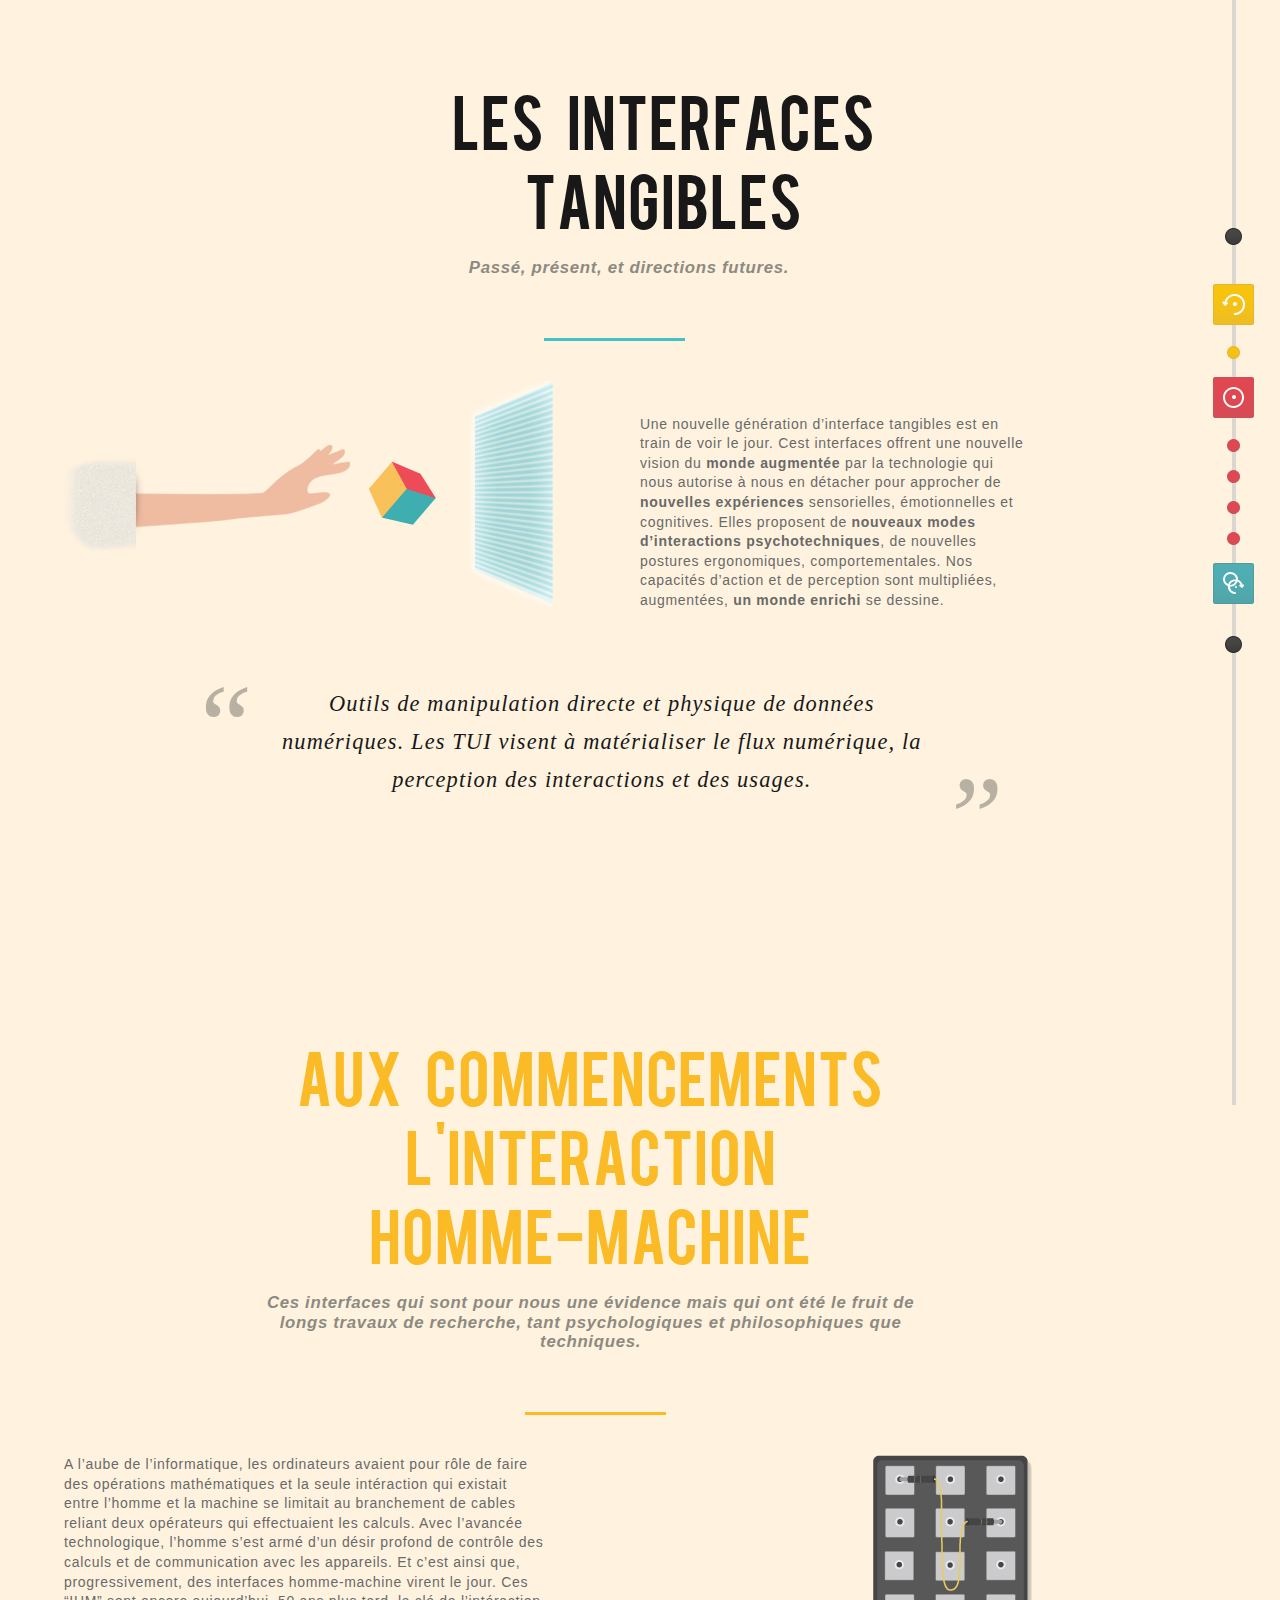
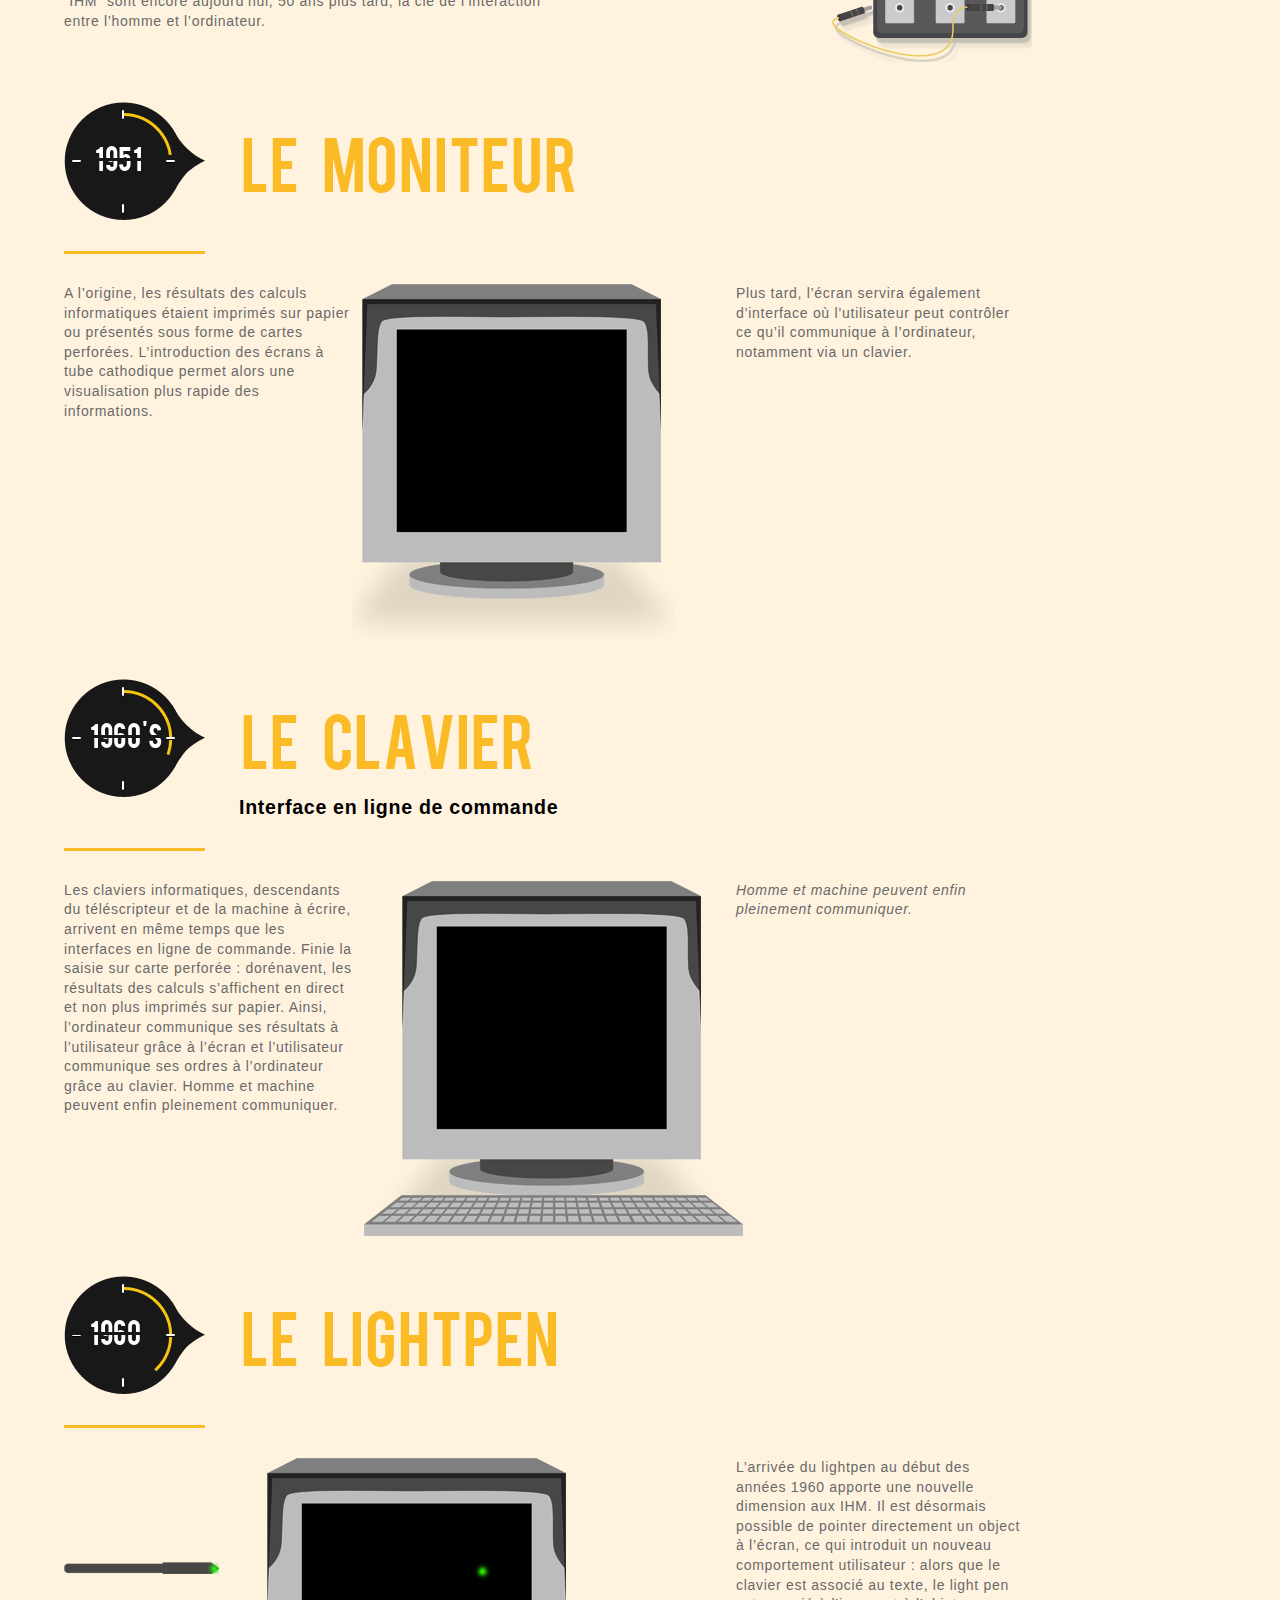
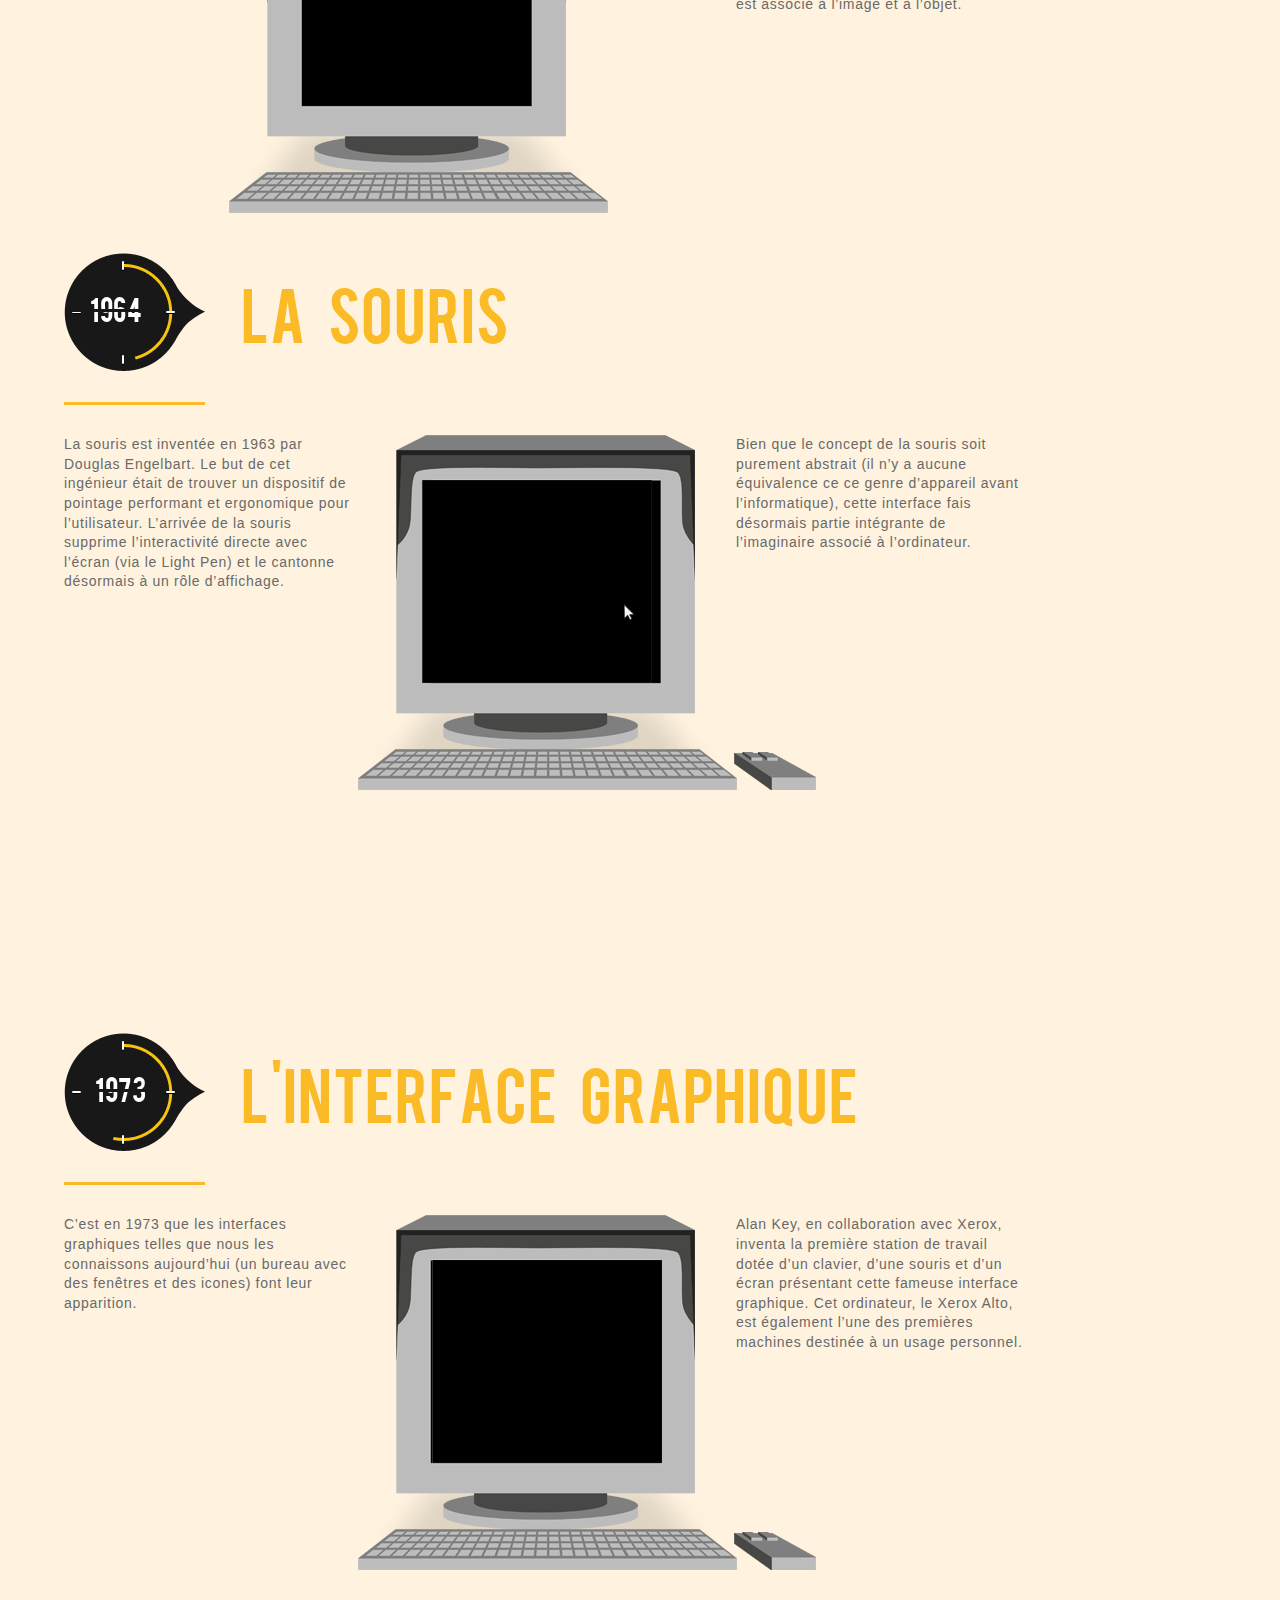
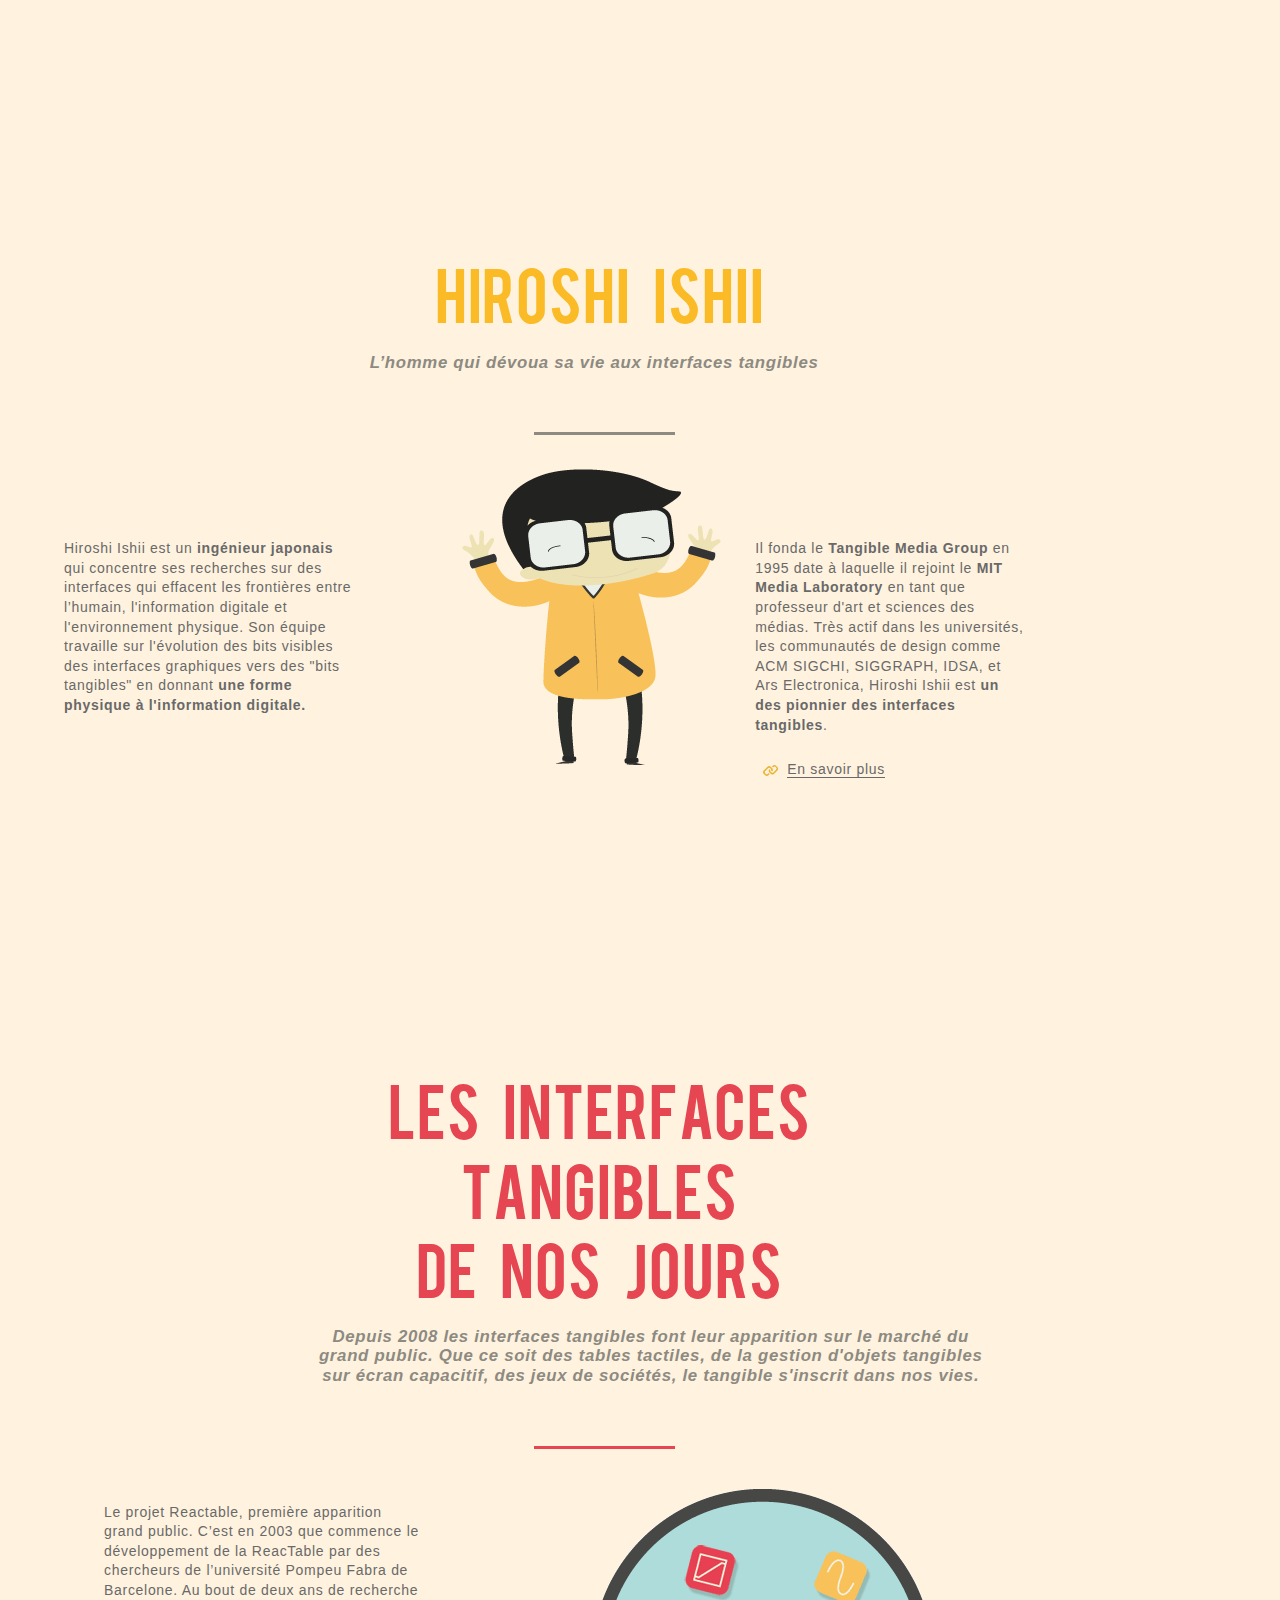
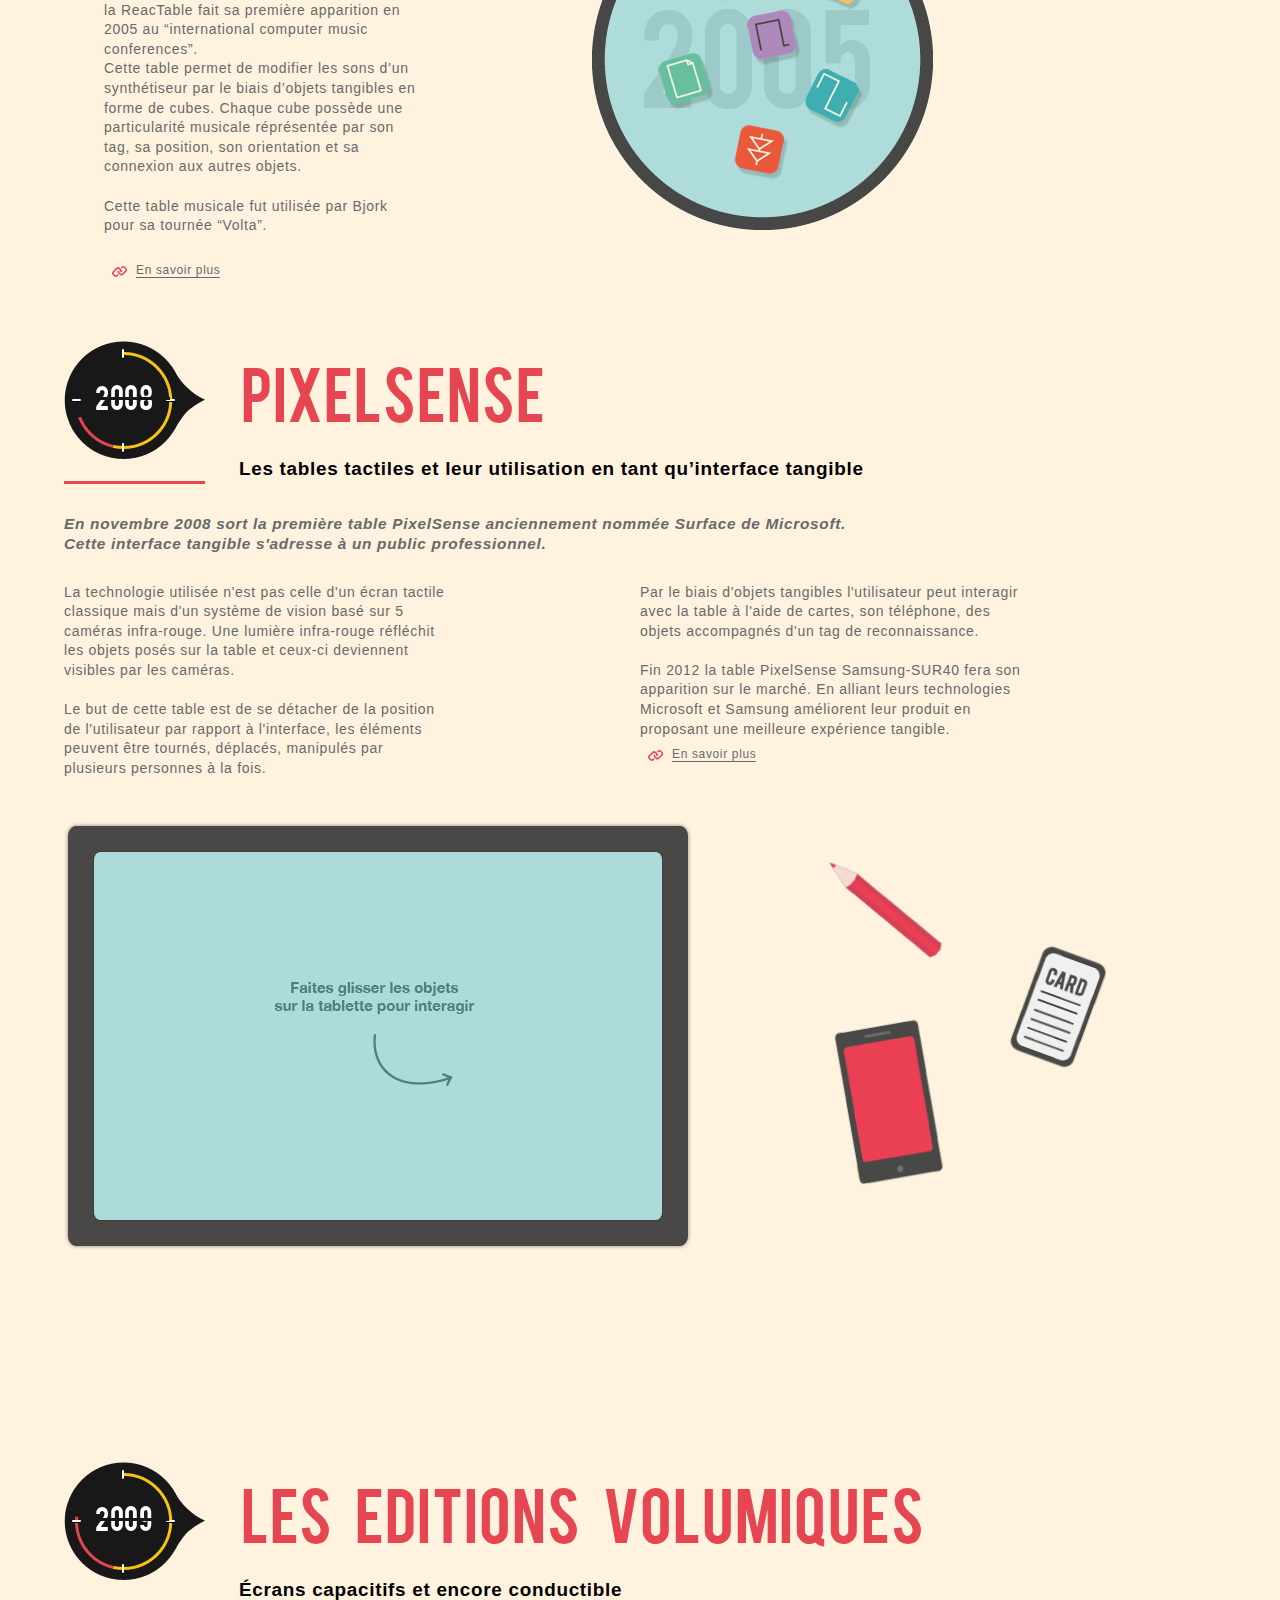
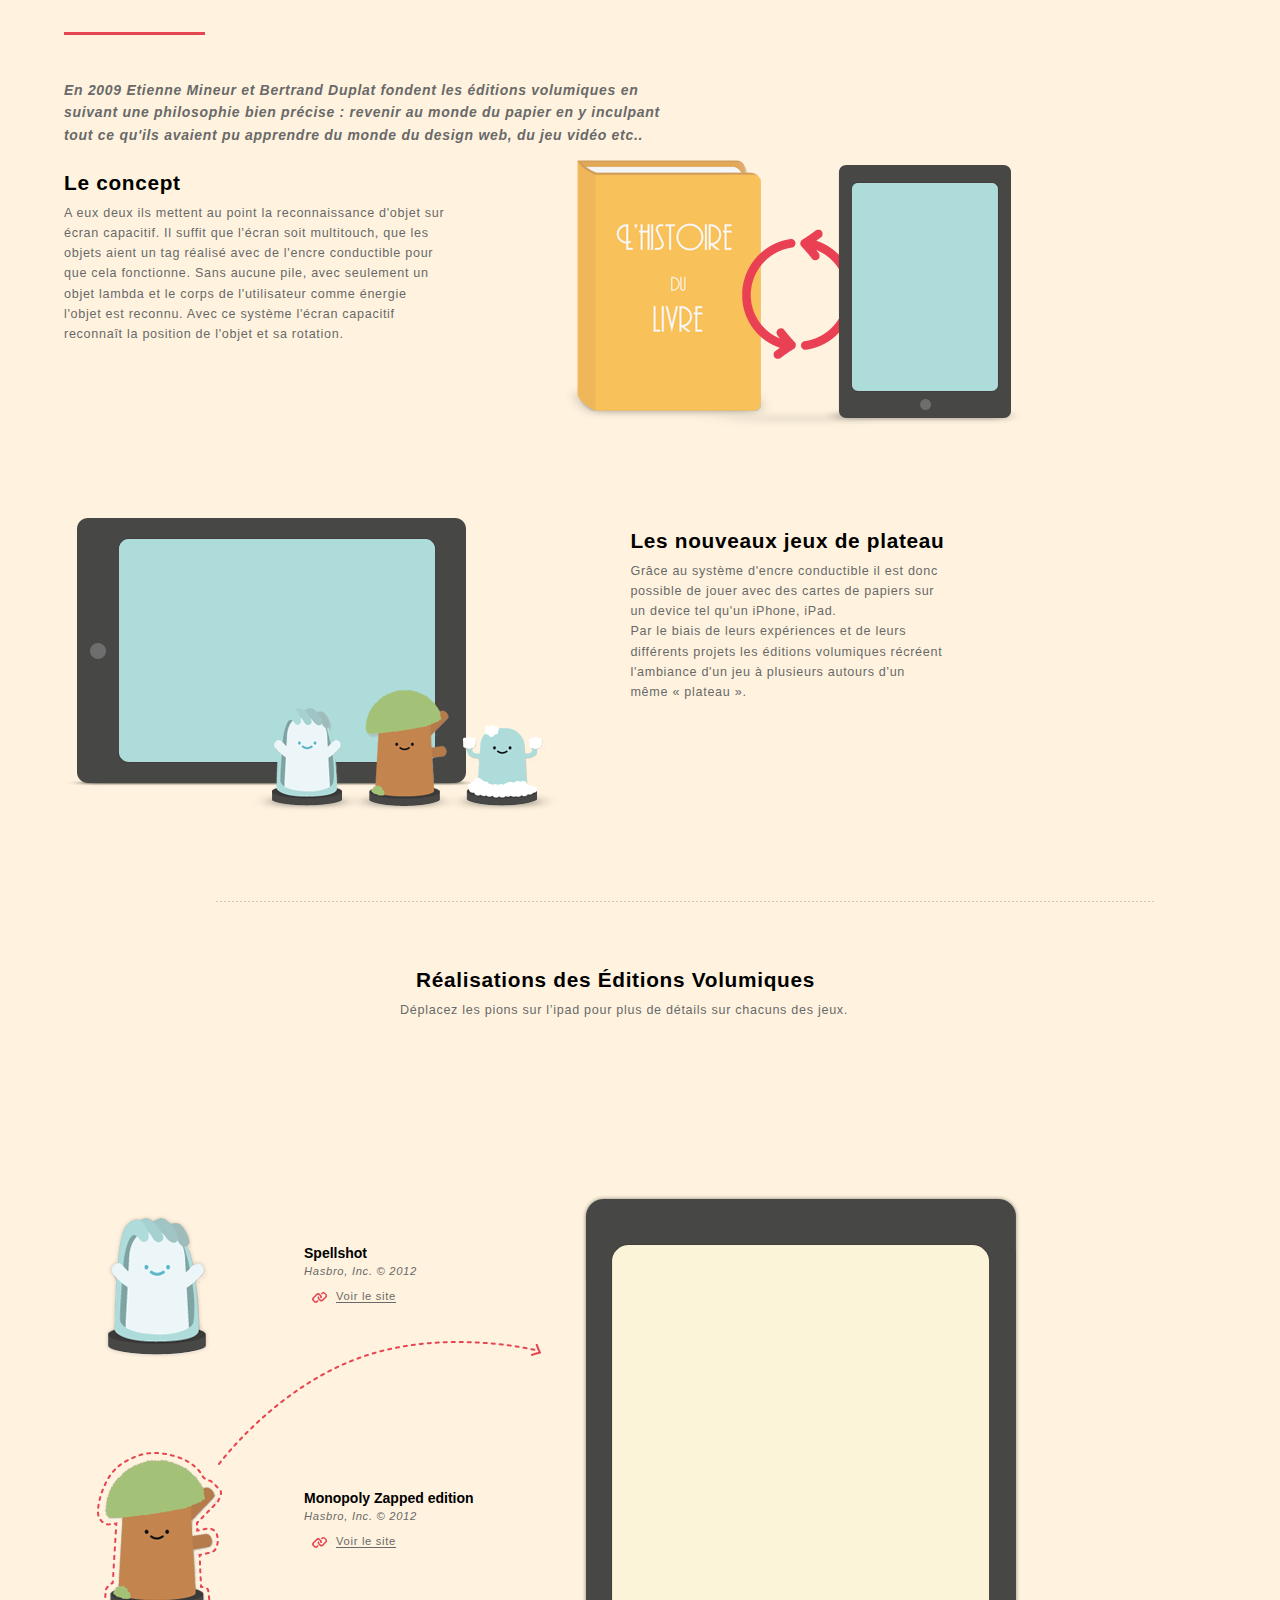
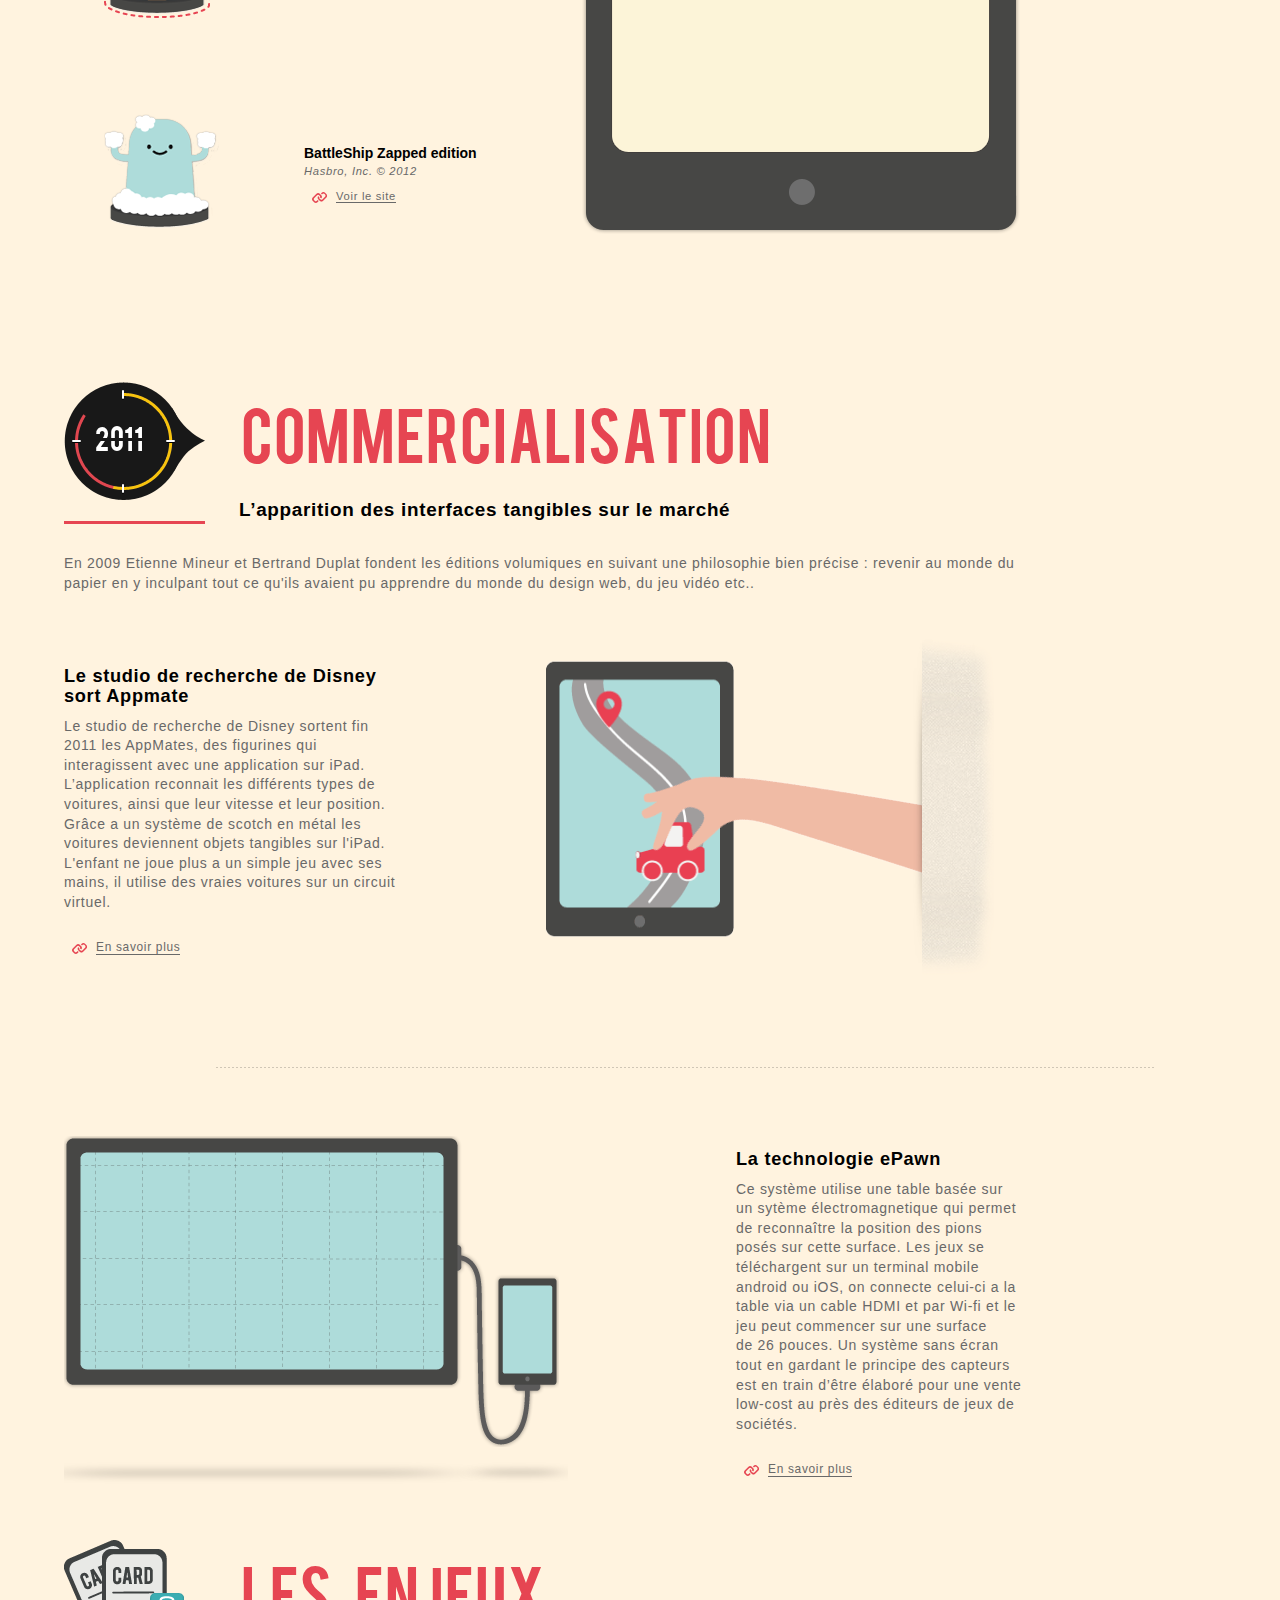
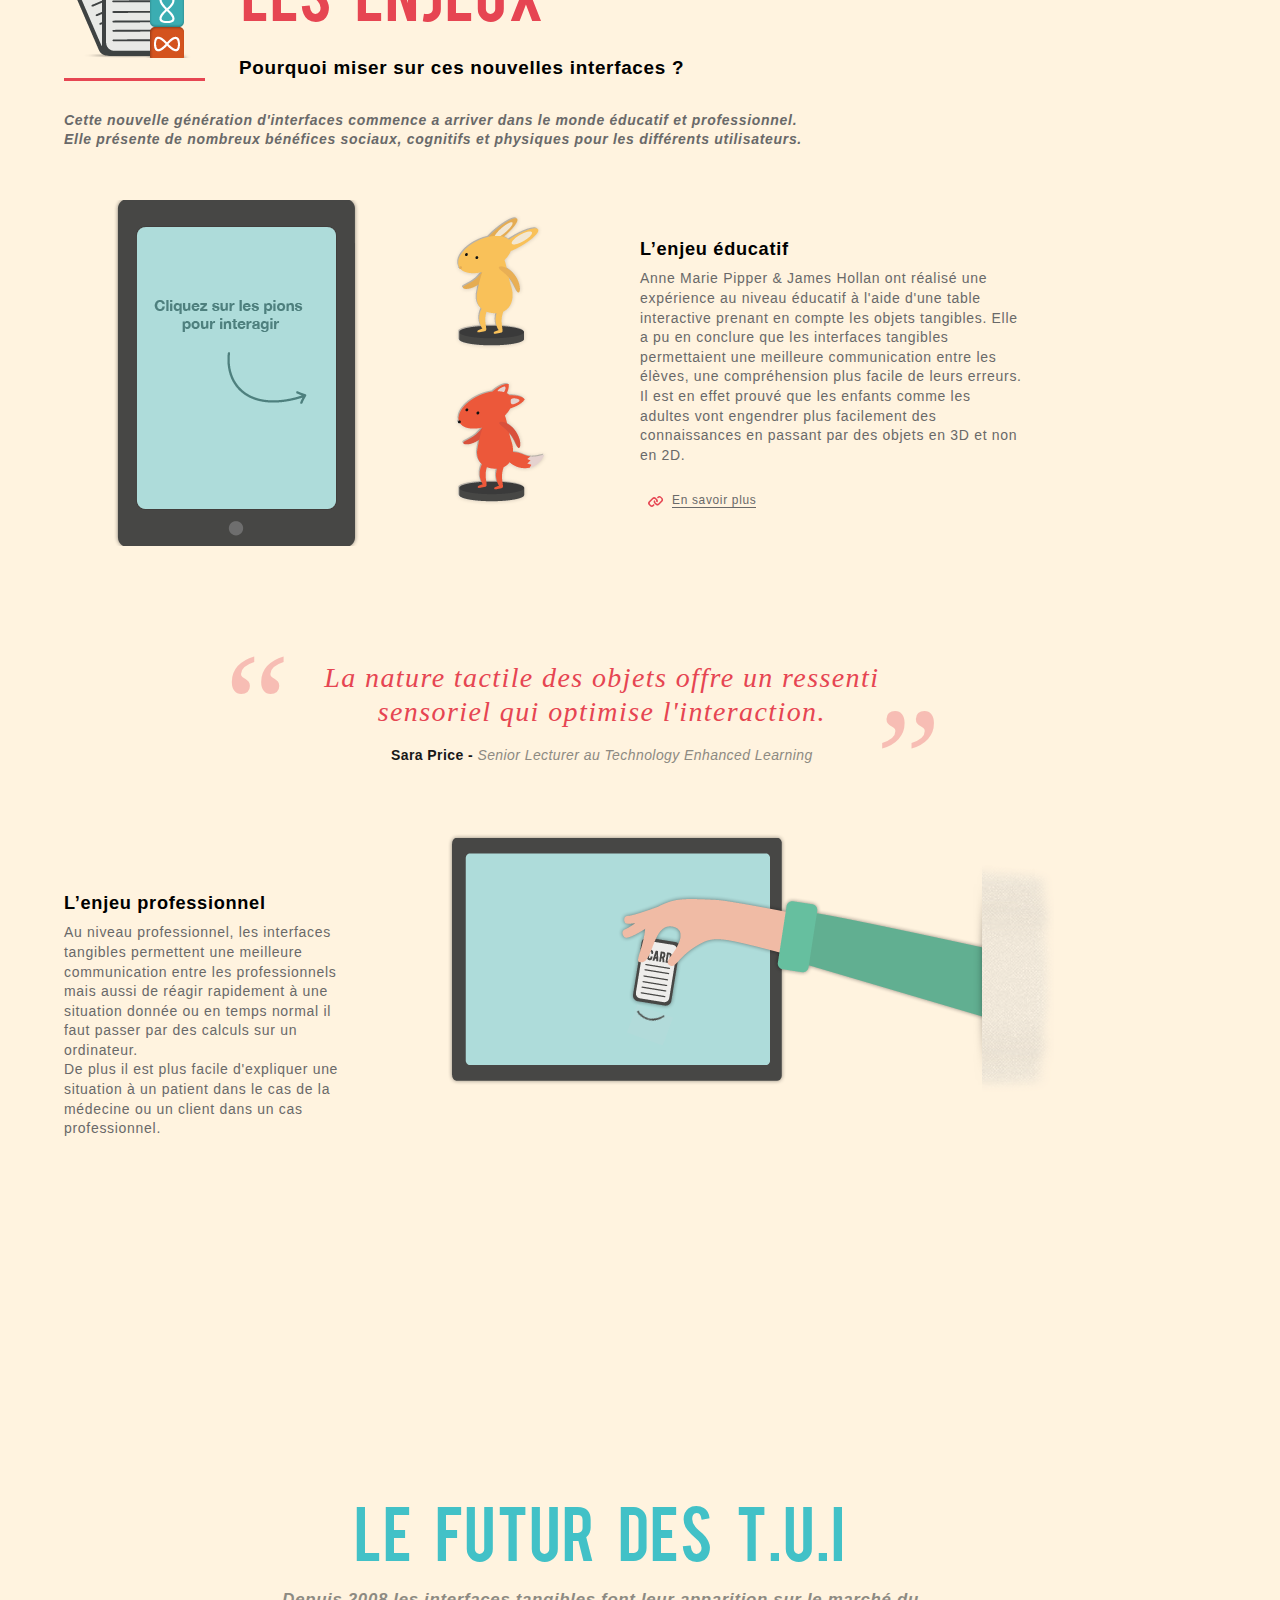
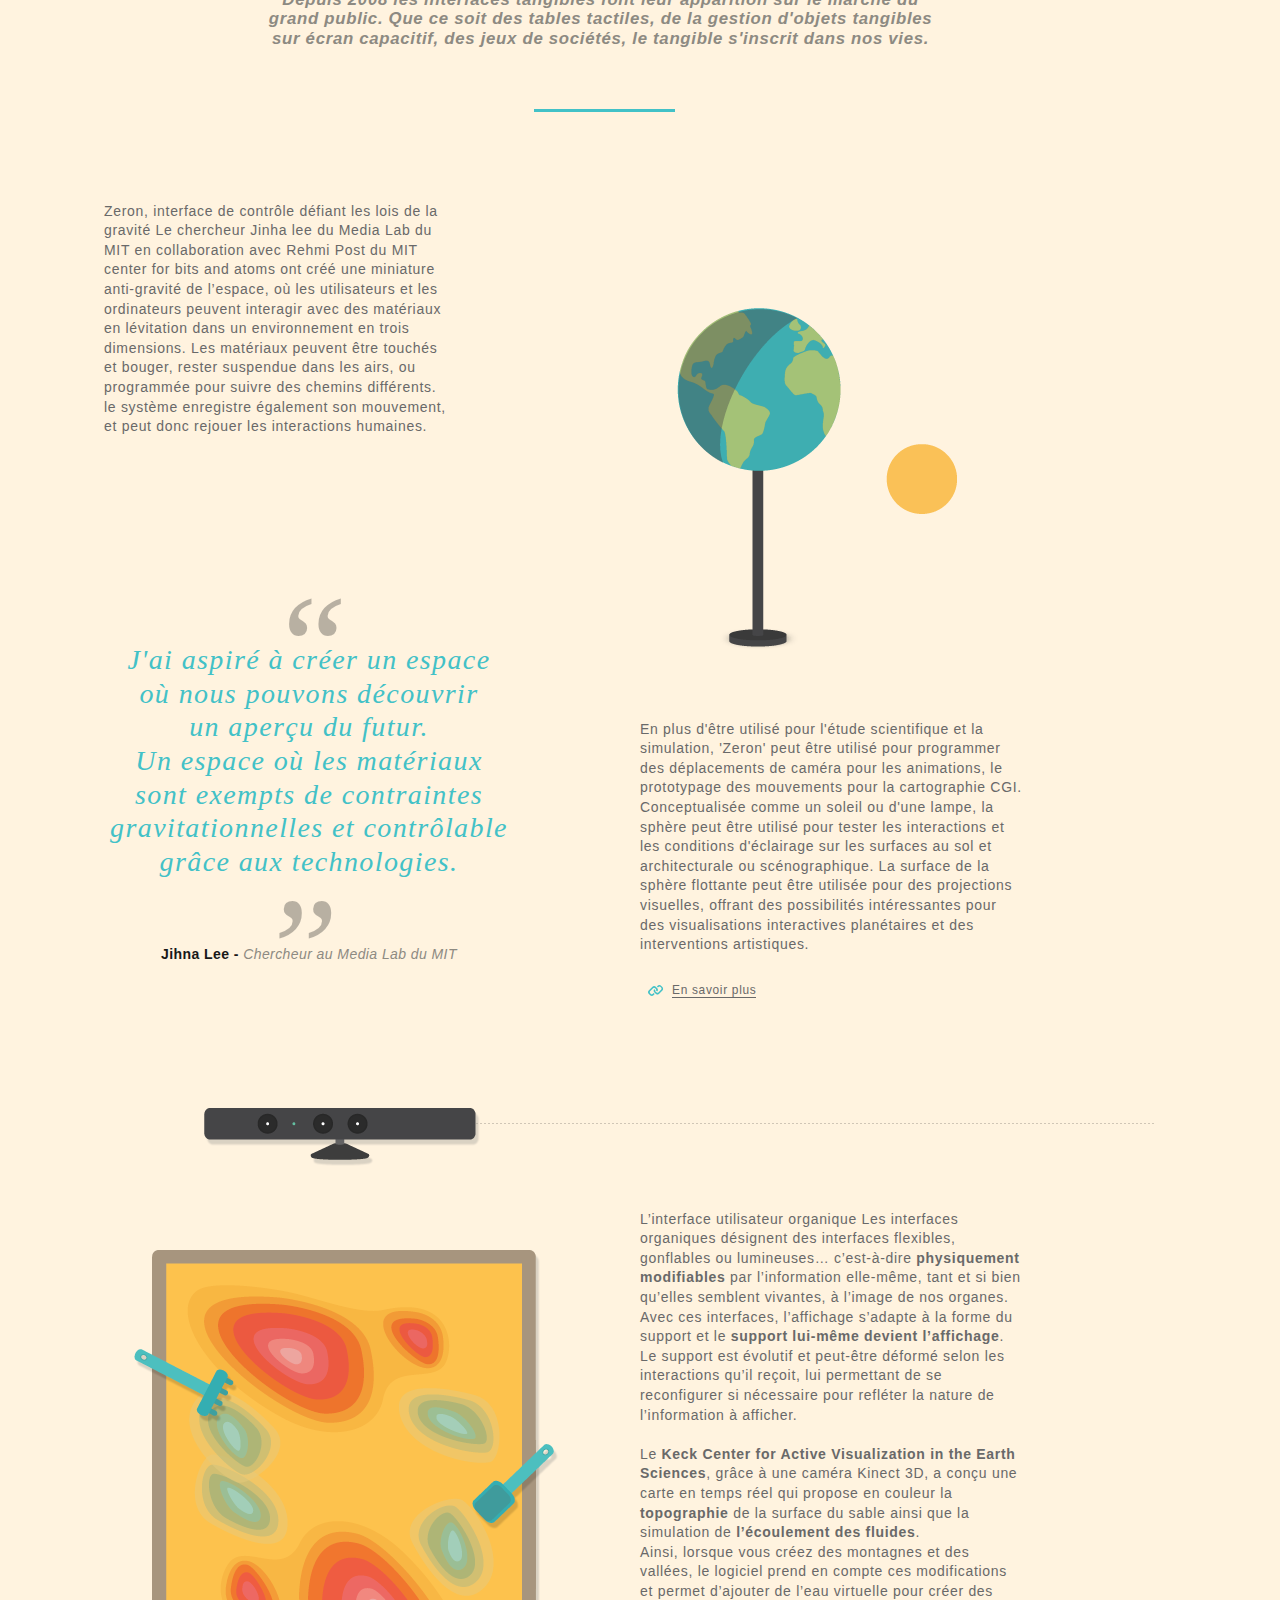
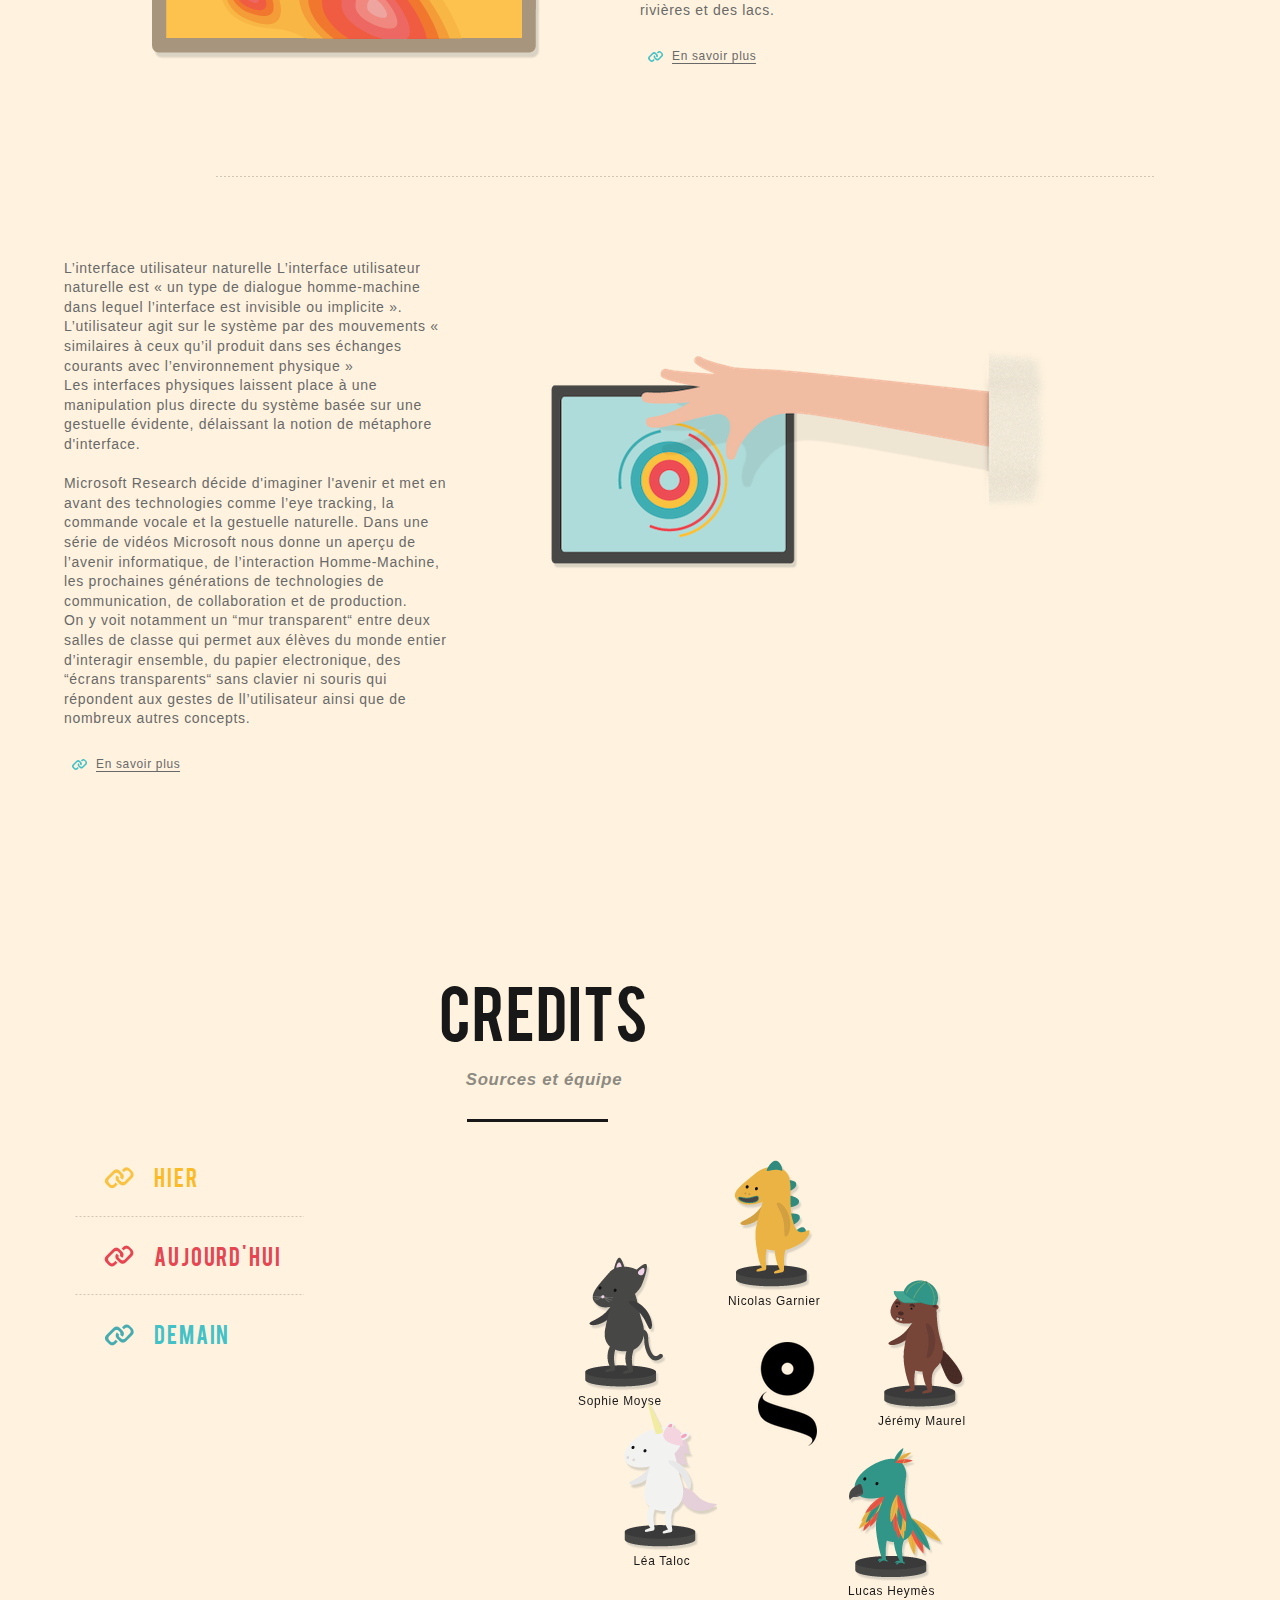
==== commit 288777a3: "Maj liens" ====
--- a/index.html
+++ b/index.html
@@ -56,8 +56,11 @@
                                 <img src="img/intro/illu_intro1.png" alt="">
                             </aside> 
 
+
+
                             <p class="right">
-                               Une nouvelle génération d’interface tangibles est en train de voir le jour. Cest interfaces offrent une nouvelle vision du <strong>monde augmentée</strong> par la technologie qui nous autorise à nous en détacher pour approcher de <strong>nouvelles expériences</strong> sensorielles, émotionnelles et cognitives.
+                            
+                            <br/>Une nouvelle génération d’interface tangibles est en train de voir le jour. Cest interfaces offrent une nouvelle vision du <strong>monde augmentée</strong> par la technologie qui nous autorise à nous en détacher pour approcher de <strong>nouvelles expériences</strong> sensorielles, émotionnelles et cognitives.
 Elles proposent de <strong>nouveaux modes d’interactions psychotechniques</strong>, de nouvelles postures ergonomiques, comportementales. Nos capacités d’action et de perception sont multipliées, augmentées, <strong>un monde enrichi</strong> se dessine.
                             </p>
 
@@ -652,7 +655,7 @@
 Elle a pu en conclure que les interfaces tangibles permettaient une meilleure communication entre les élèves, une compréhension plus facile de leurs erreurs. 
 Il est en effet prouvé que les enfants comme les adultes vont engendrer plus facilement des connaissances en passant par des objets en 3D et non en 2D.
                                 <br/><br/>
-                                <a class="small" href="#">En savoir plus</a>
+                                <a class="small" href="http://hci.ucsd.edu/hollan/Pubs/piperCHI2009.pdf" title="Affordances of Paper and Digita Materials">En savoir plus</a>
                                  </p>
 
                             <div class="clearfix"></div>
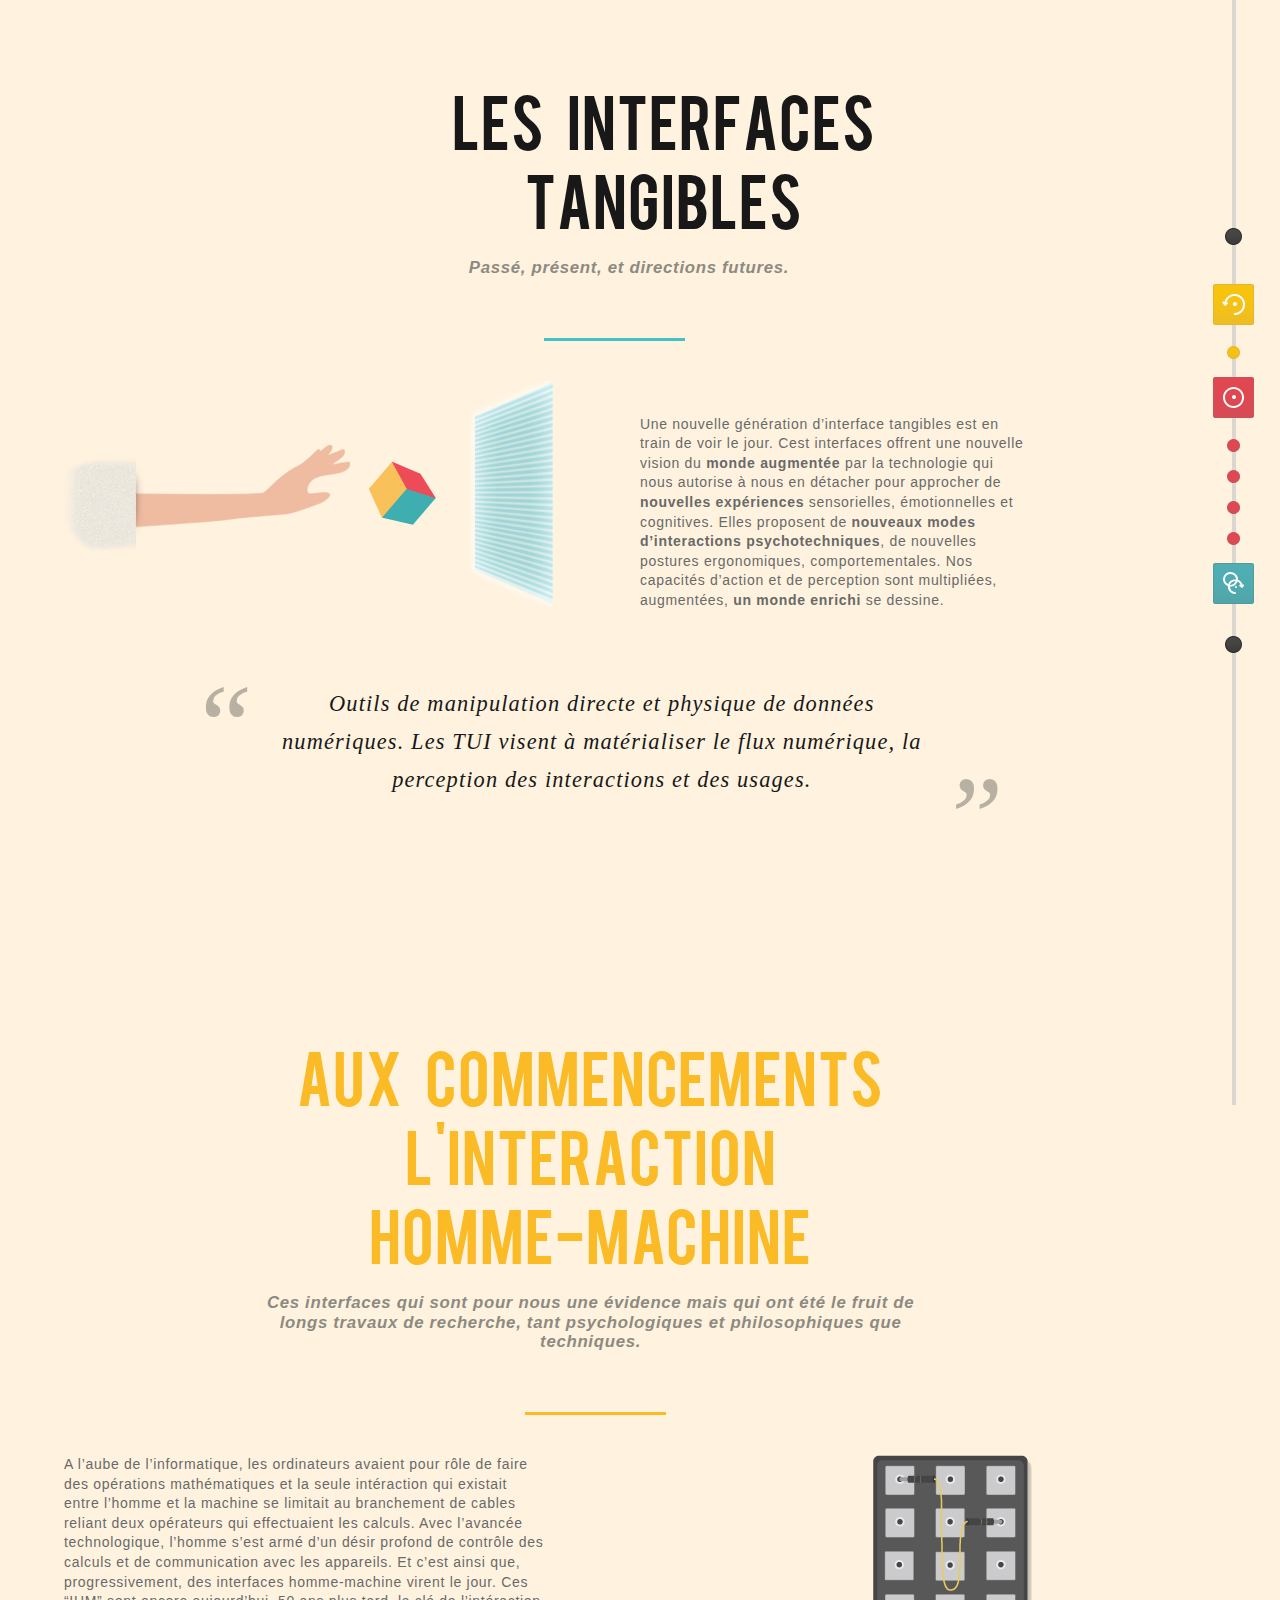
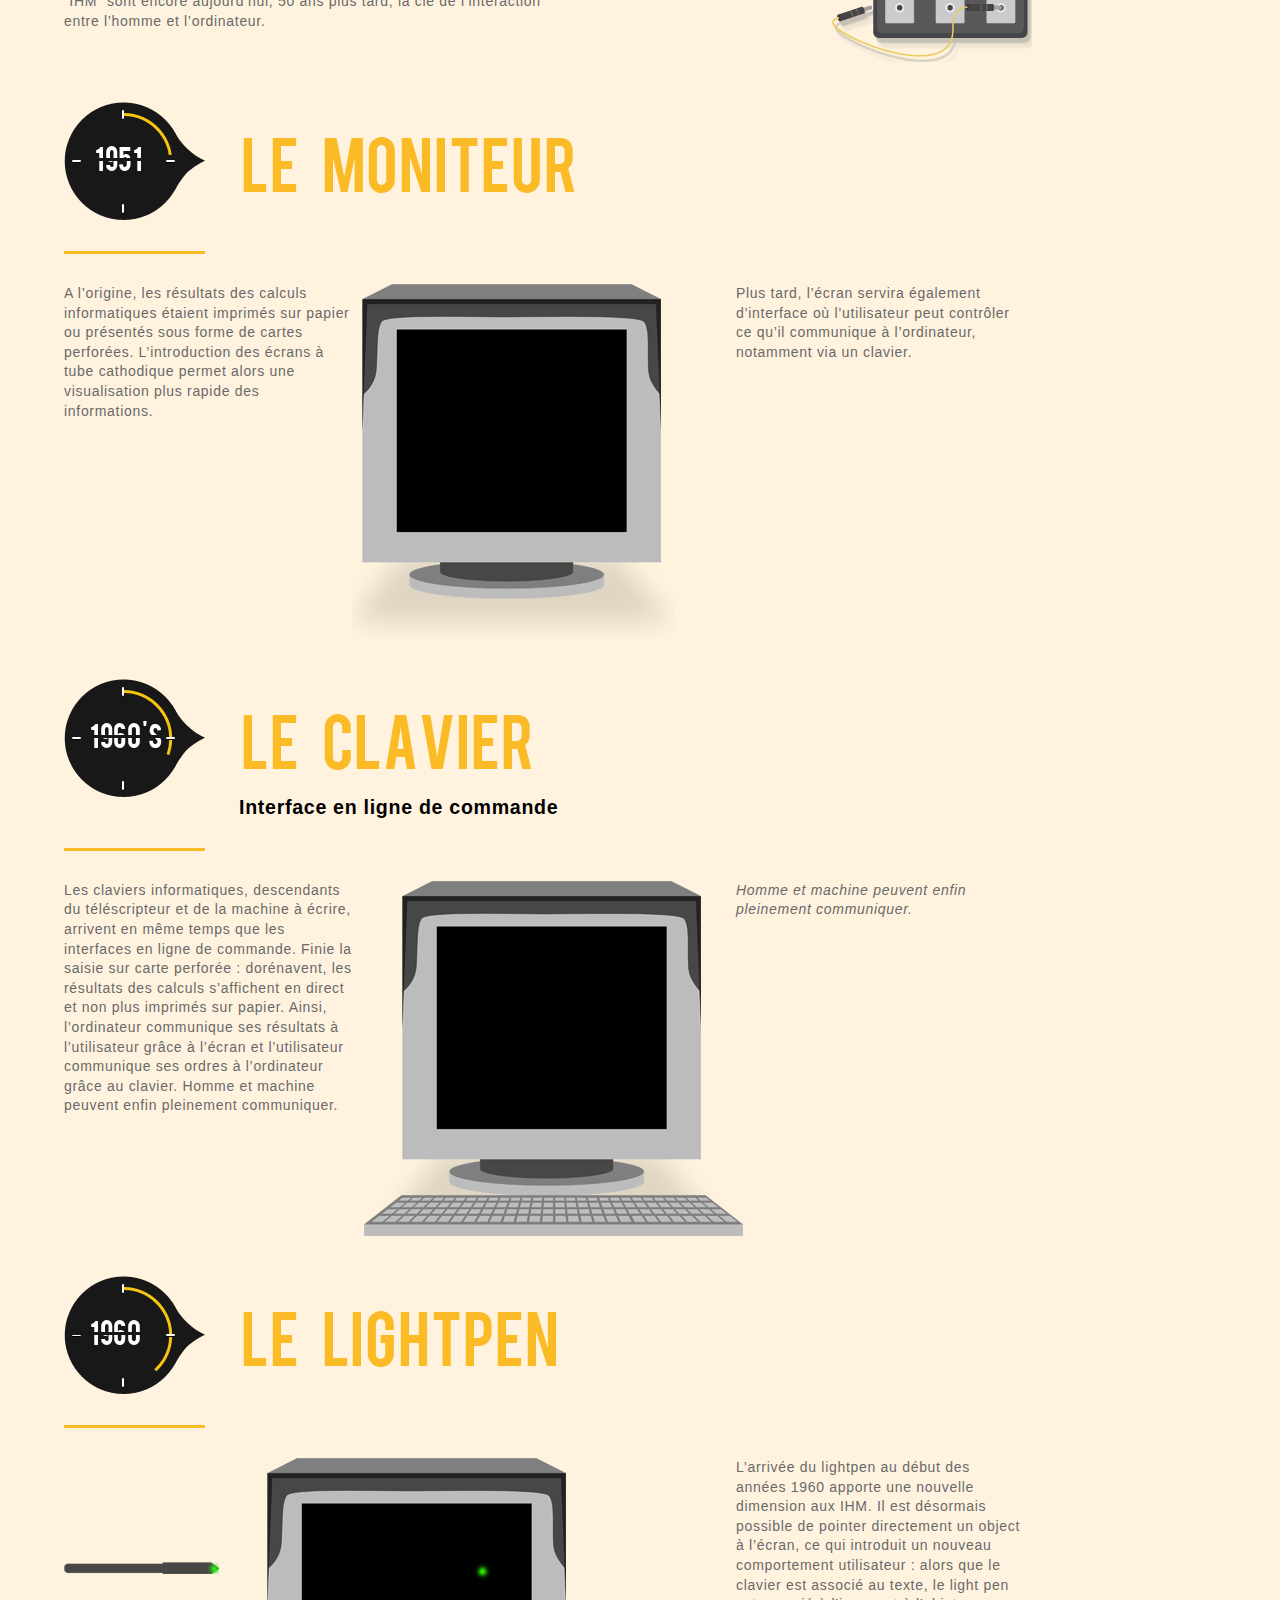
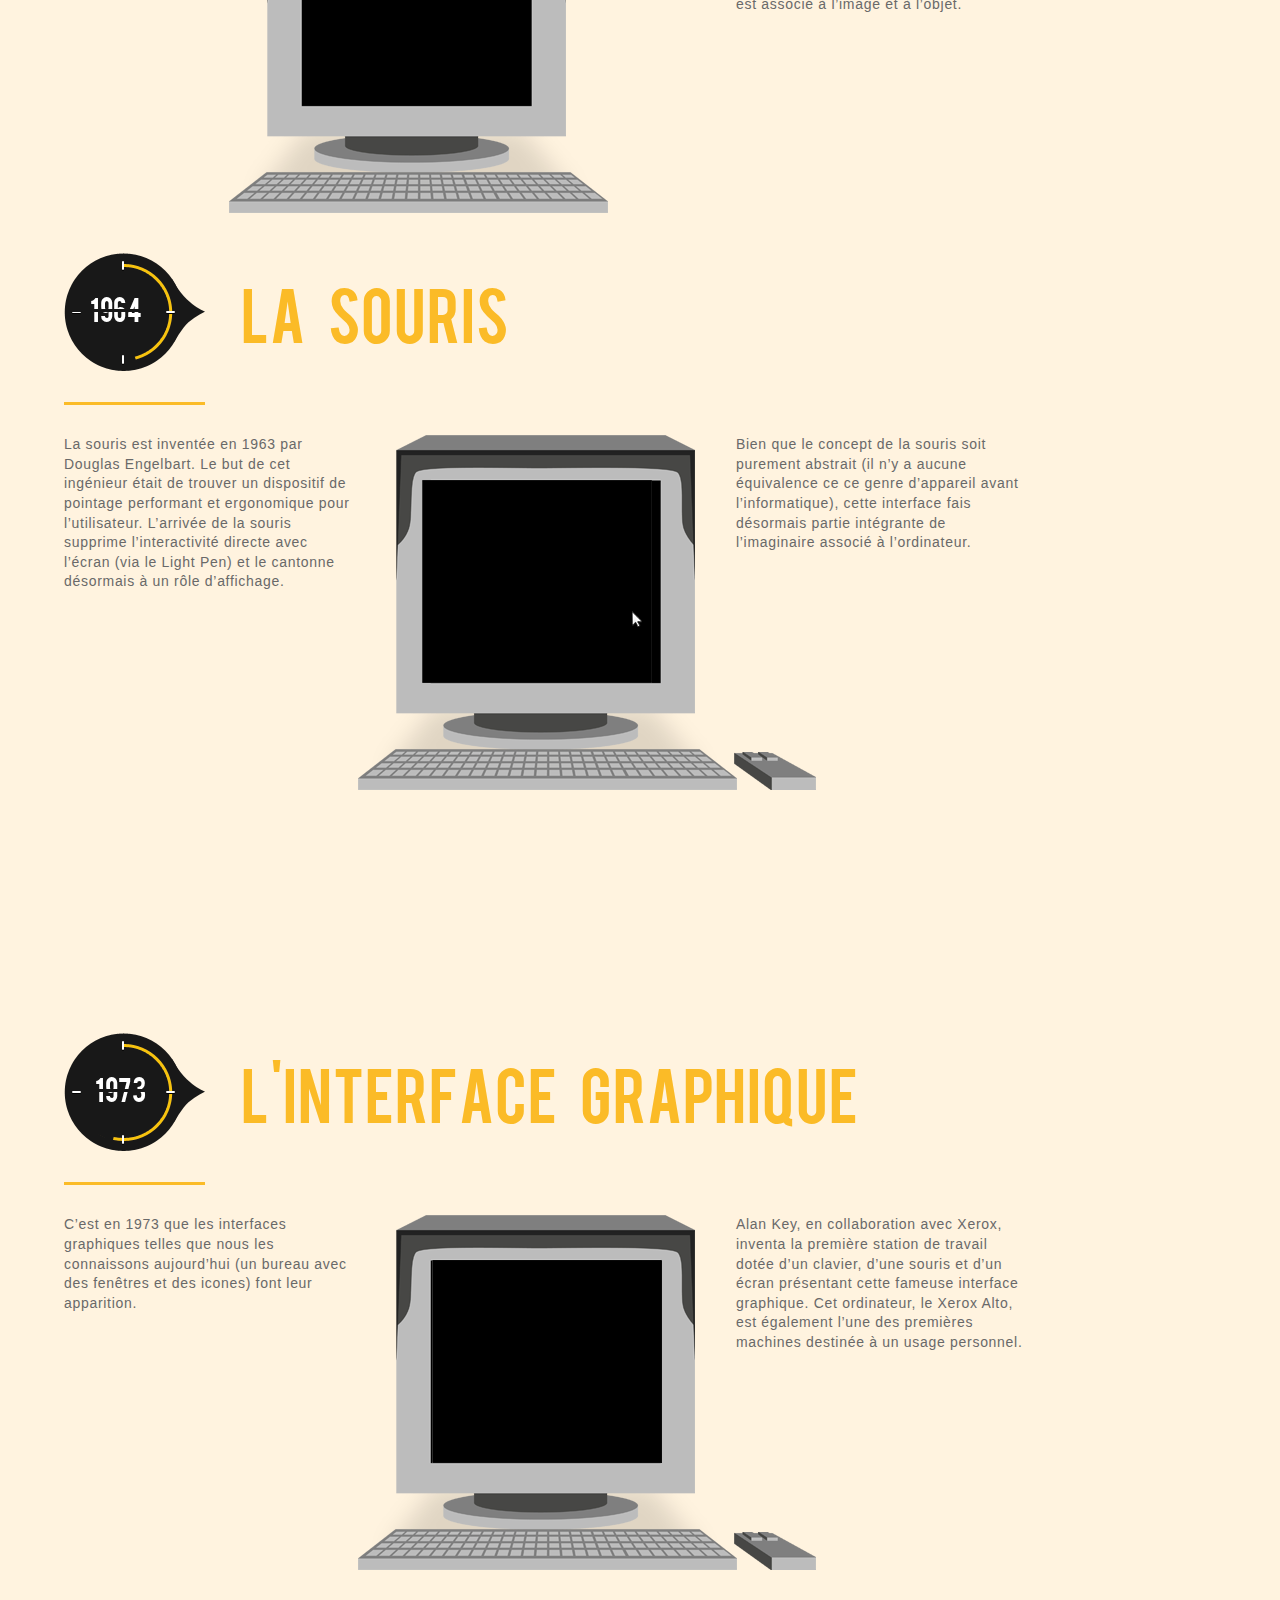
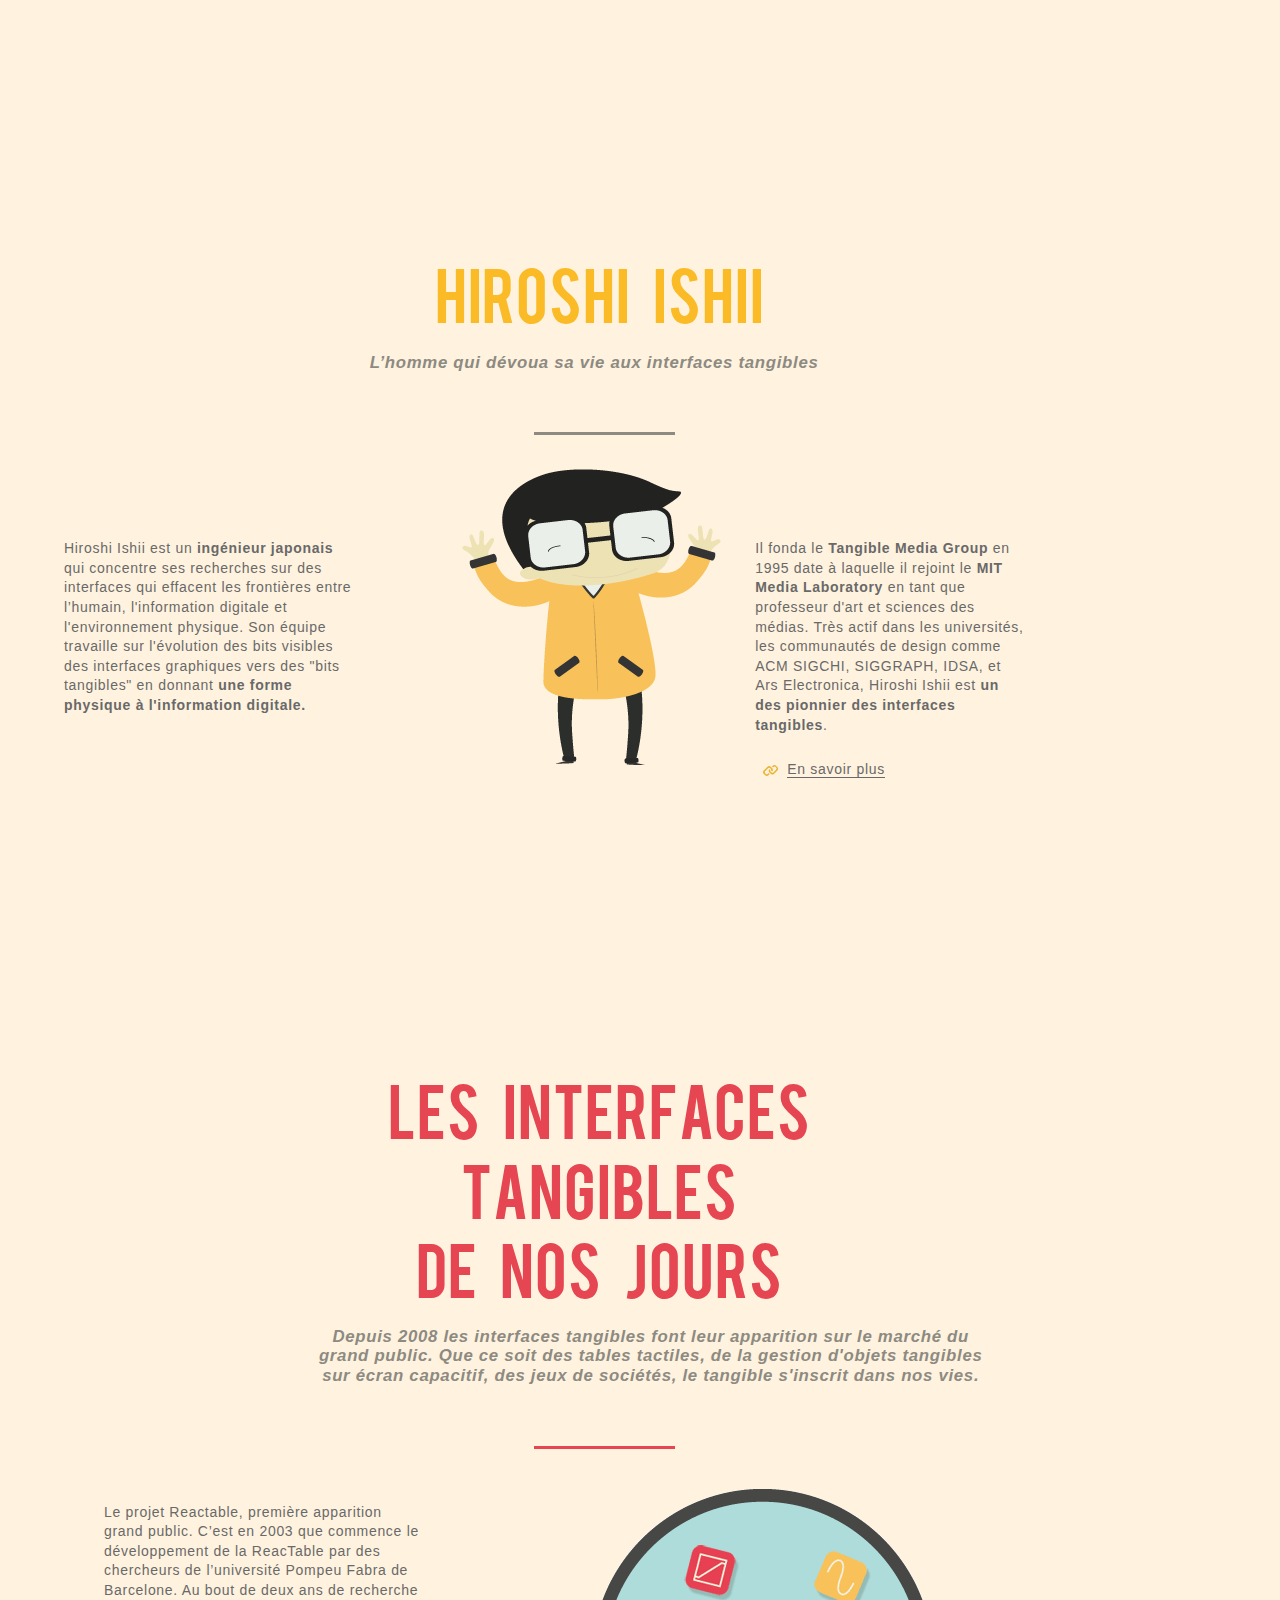
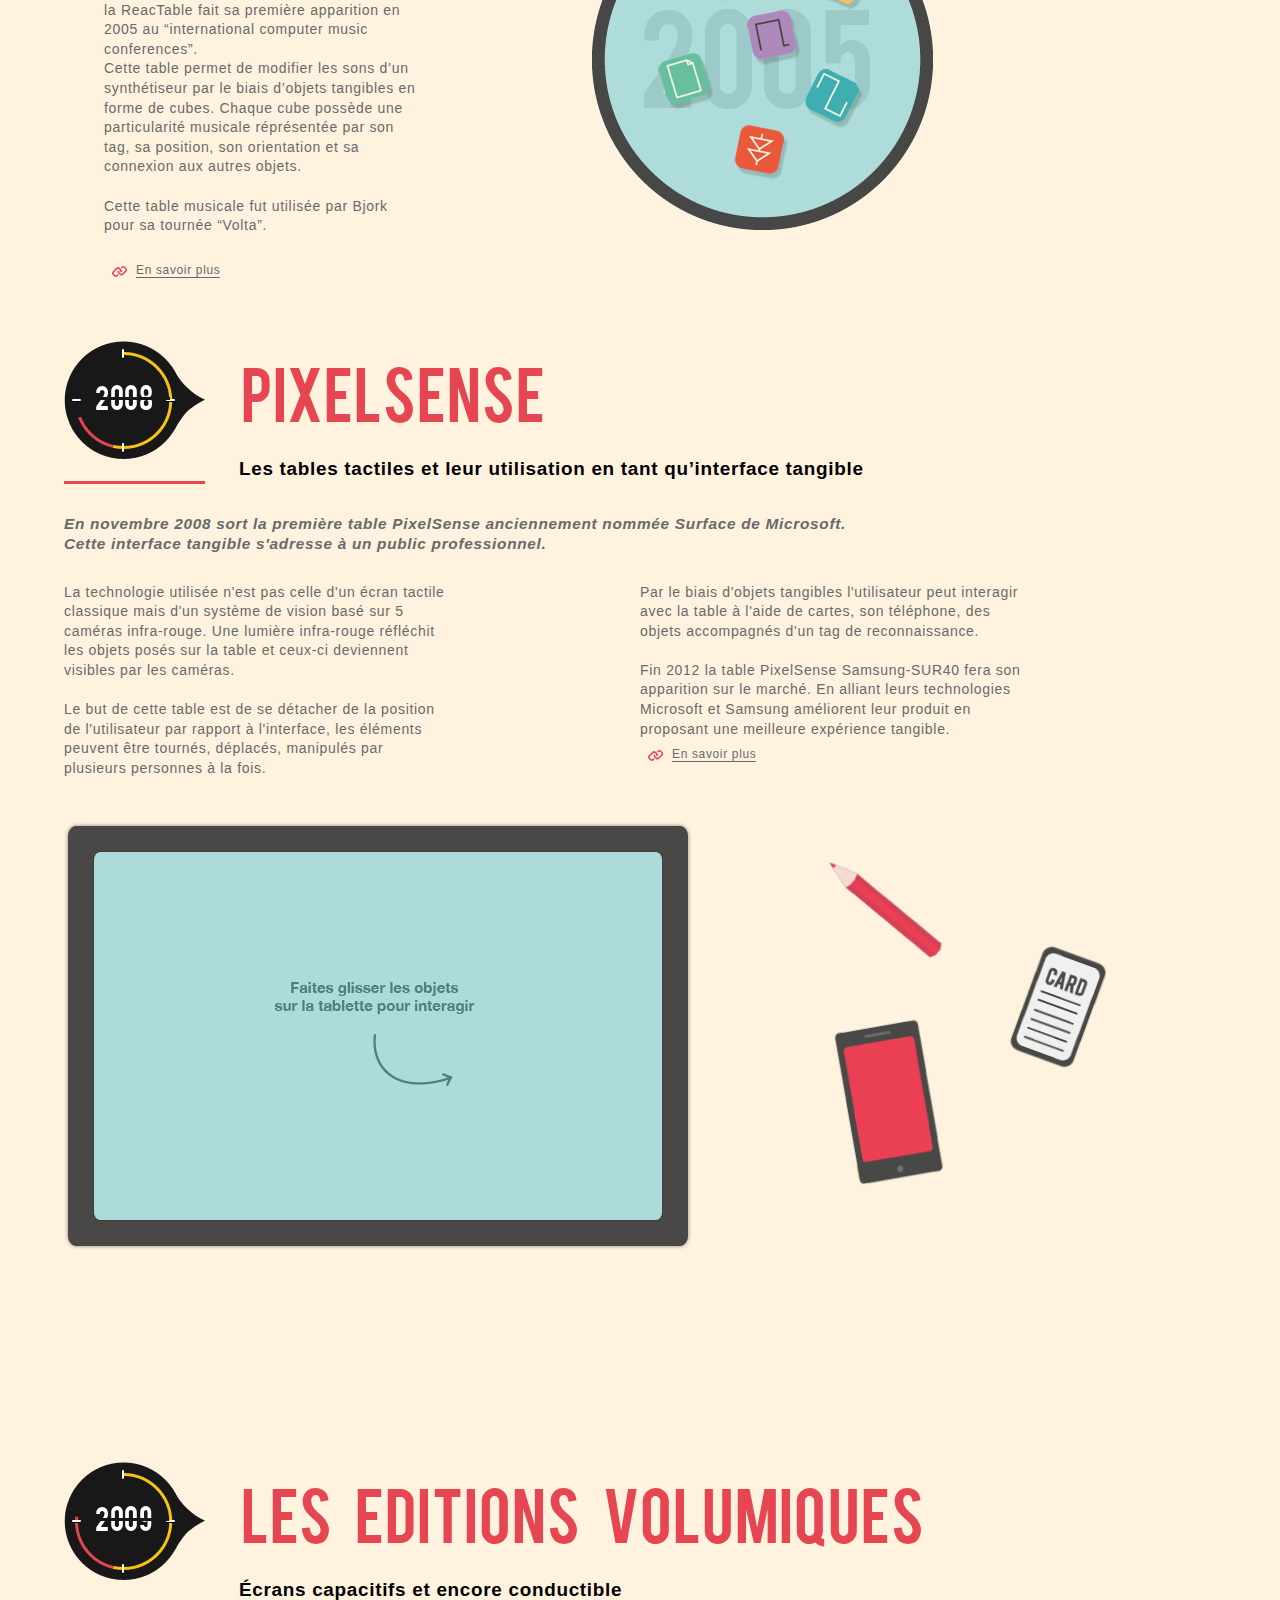
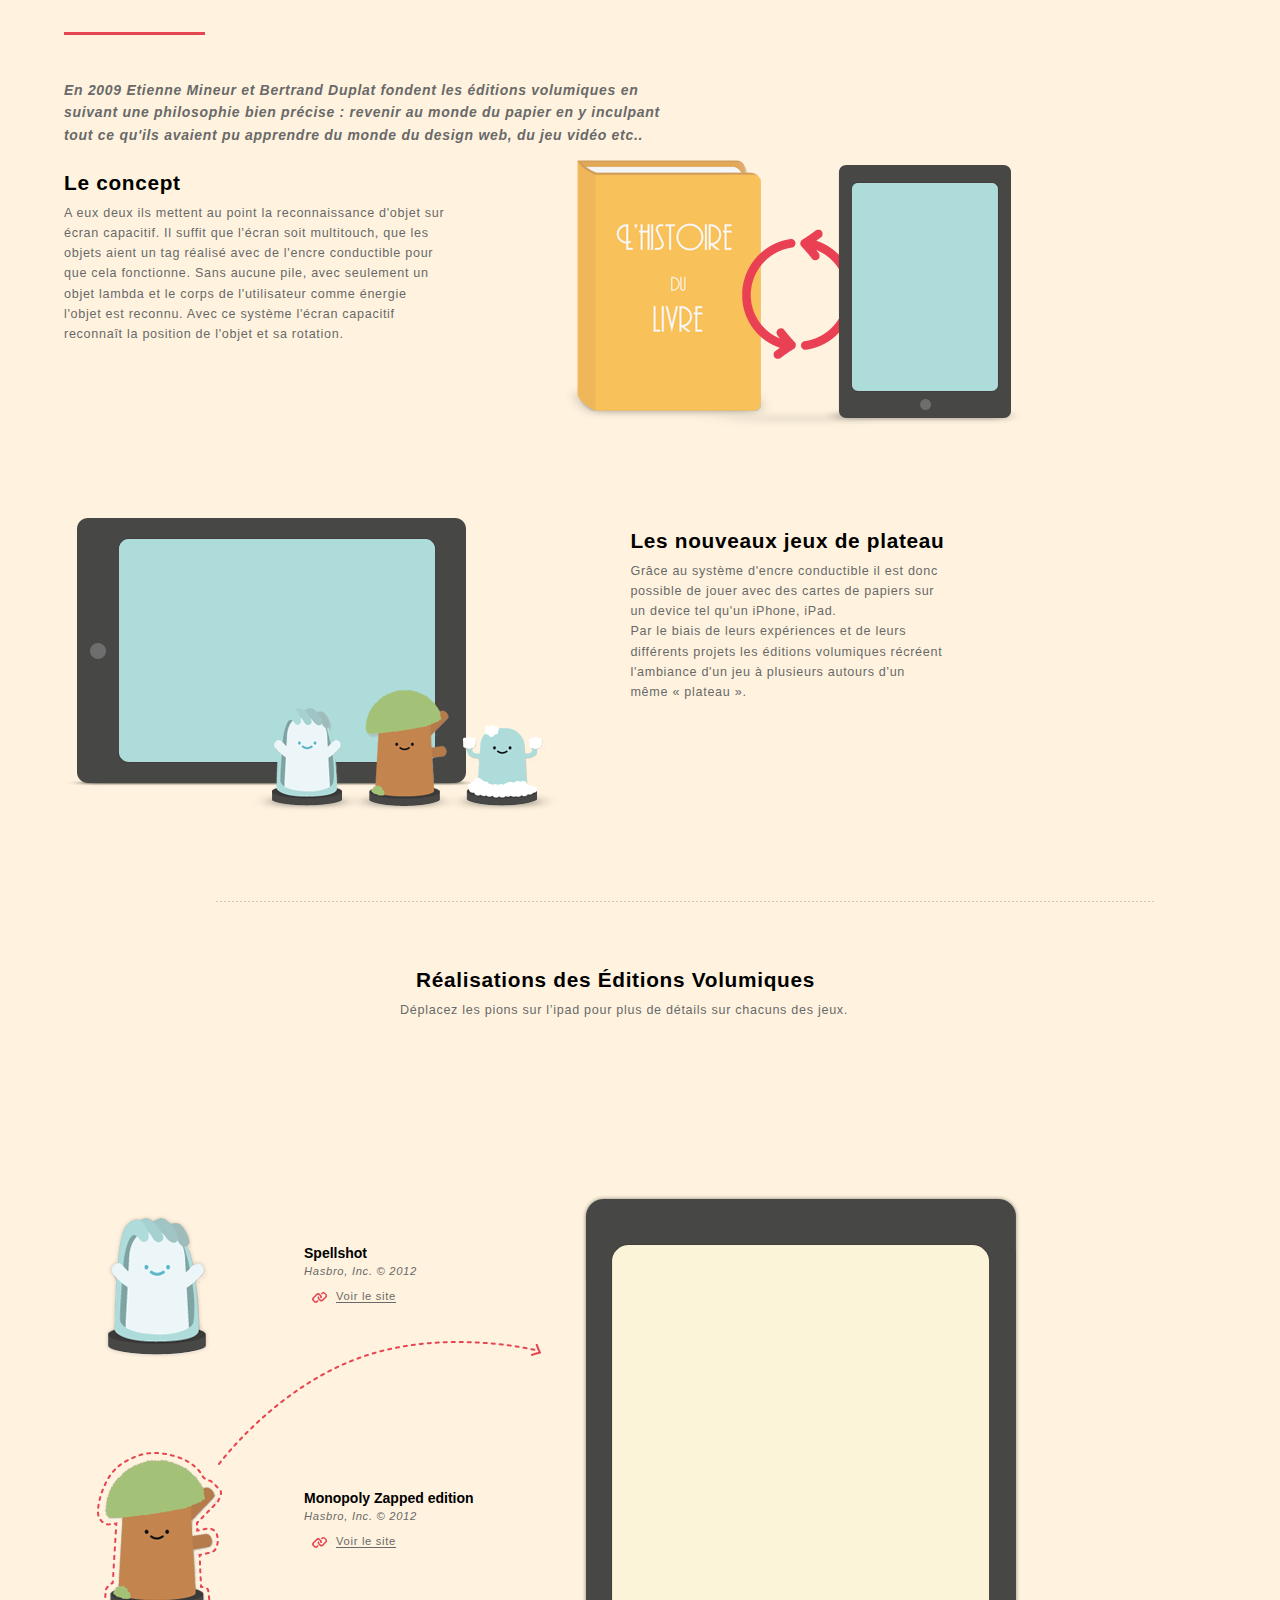
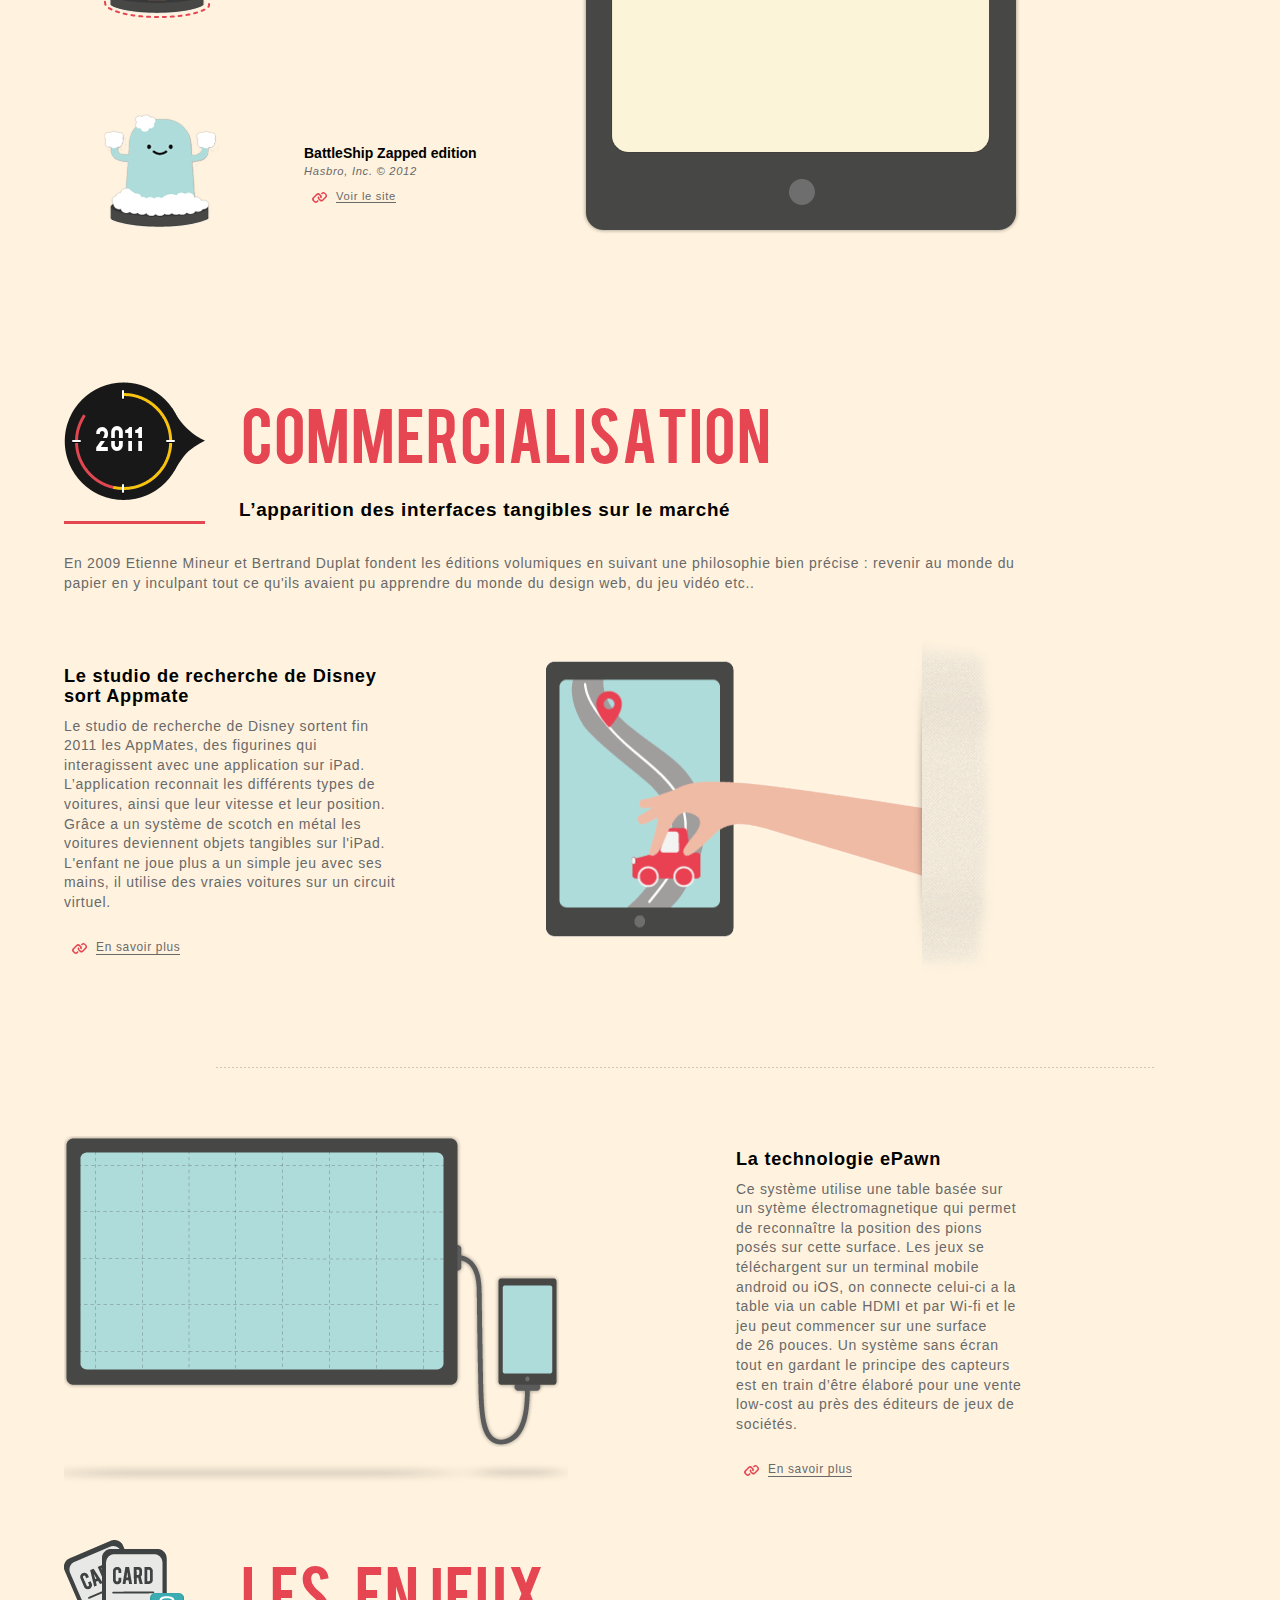
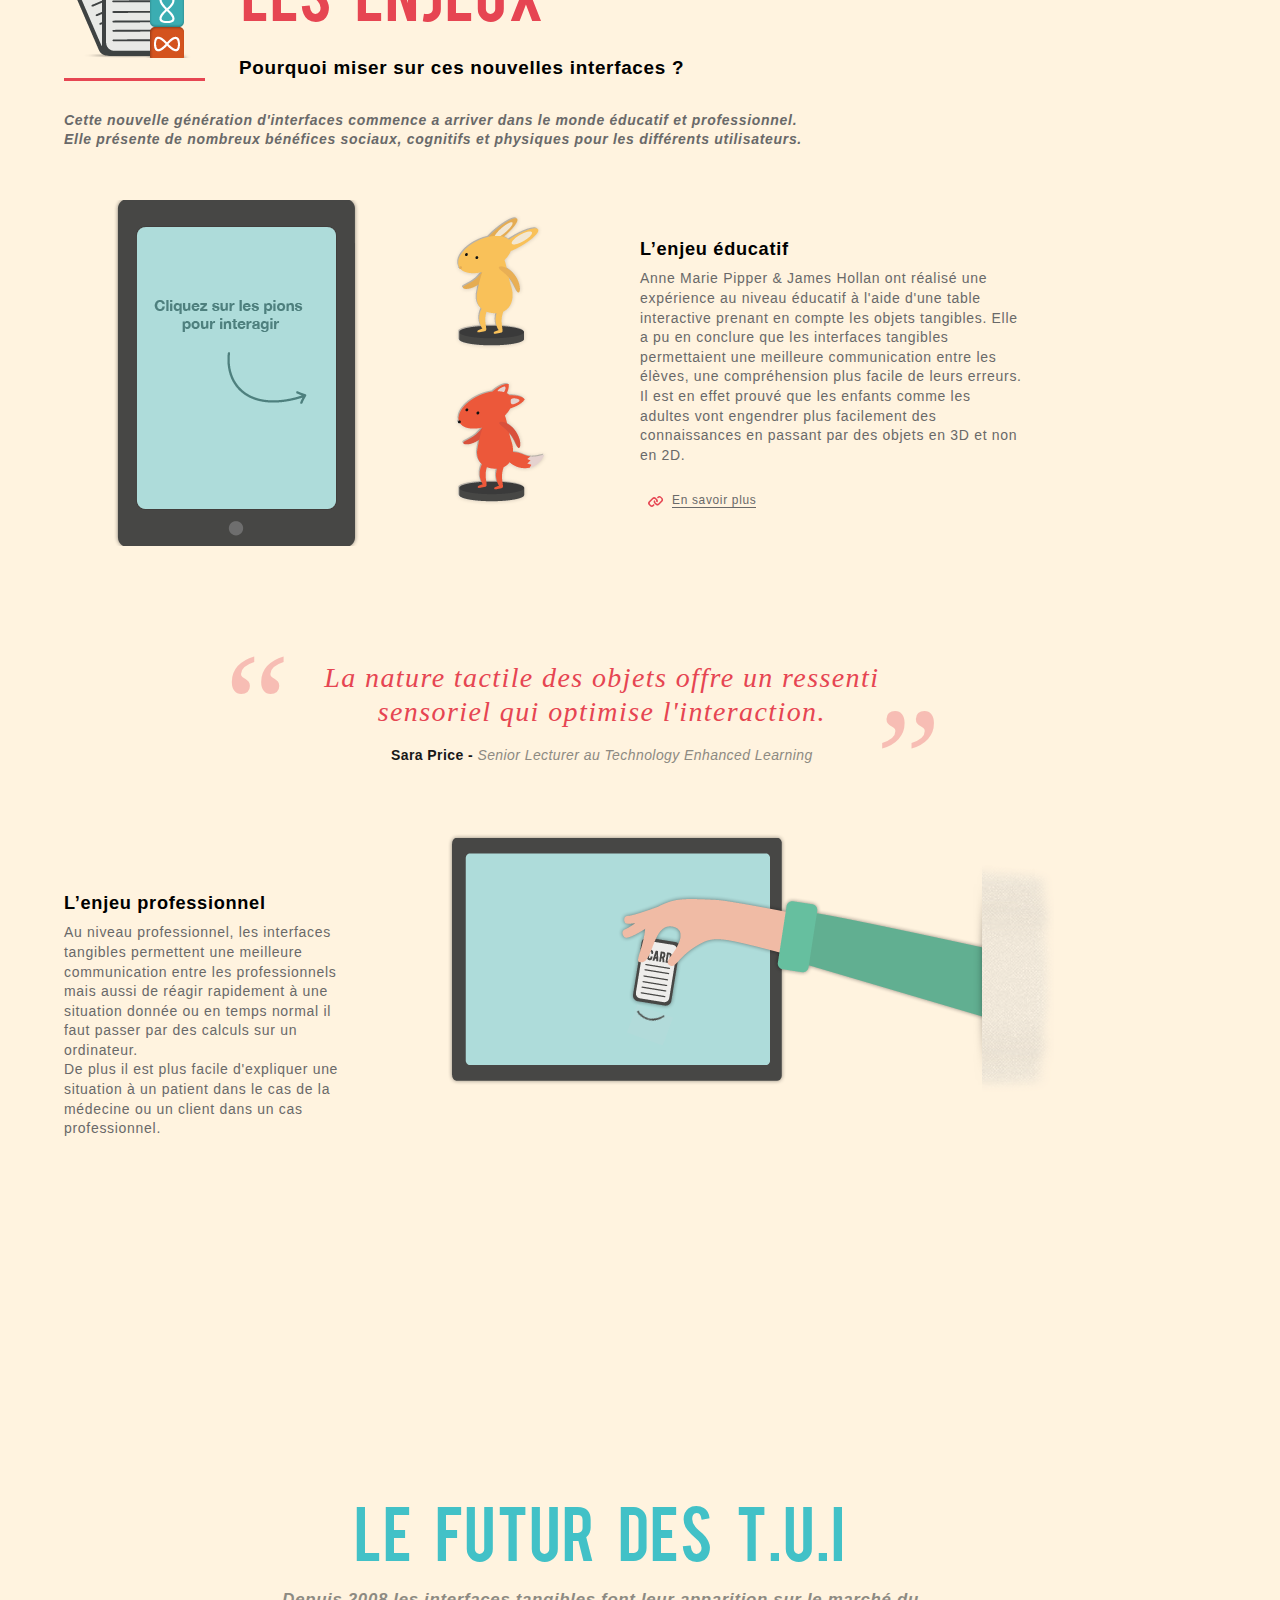
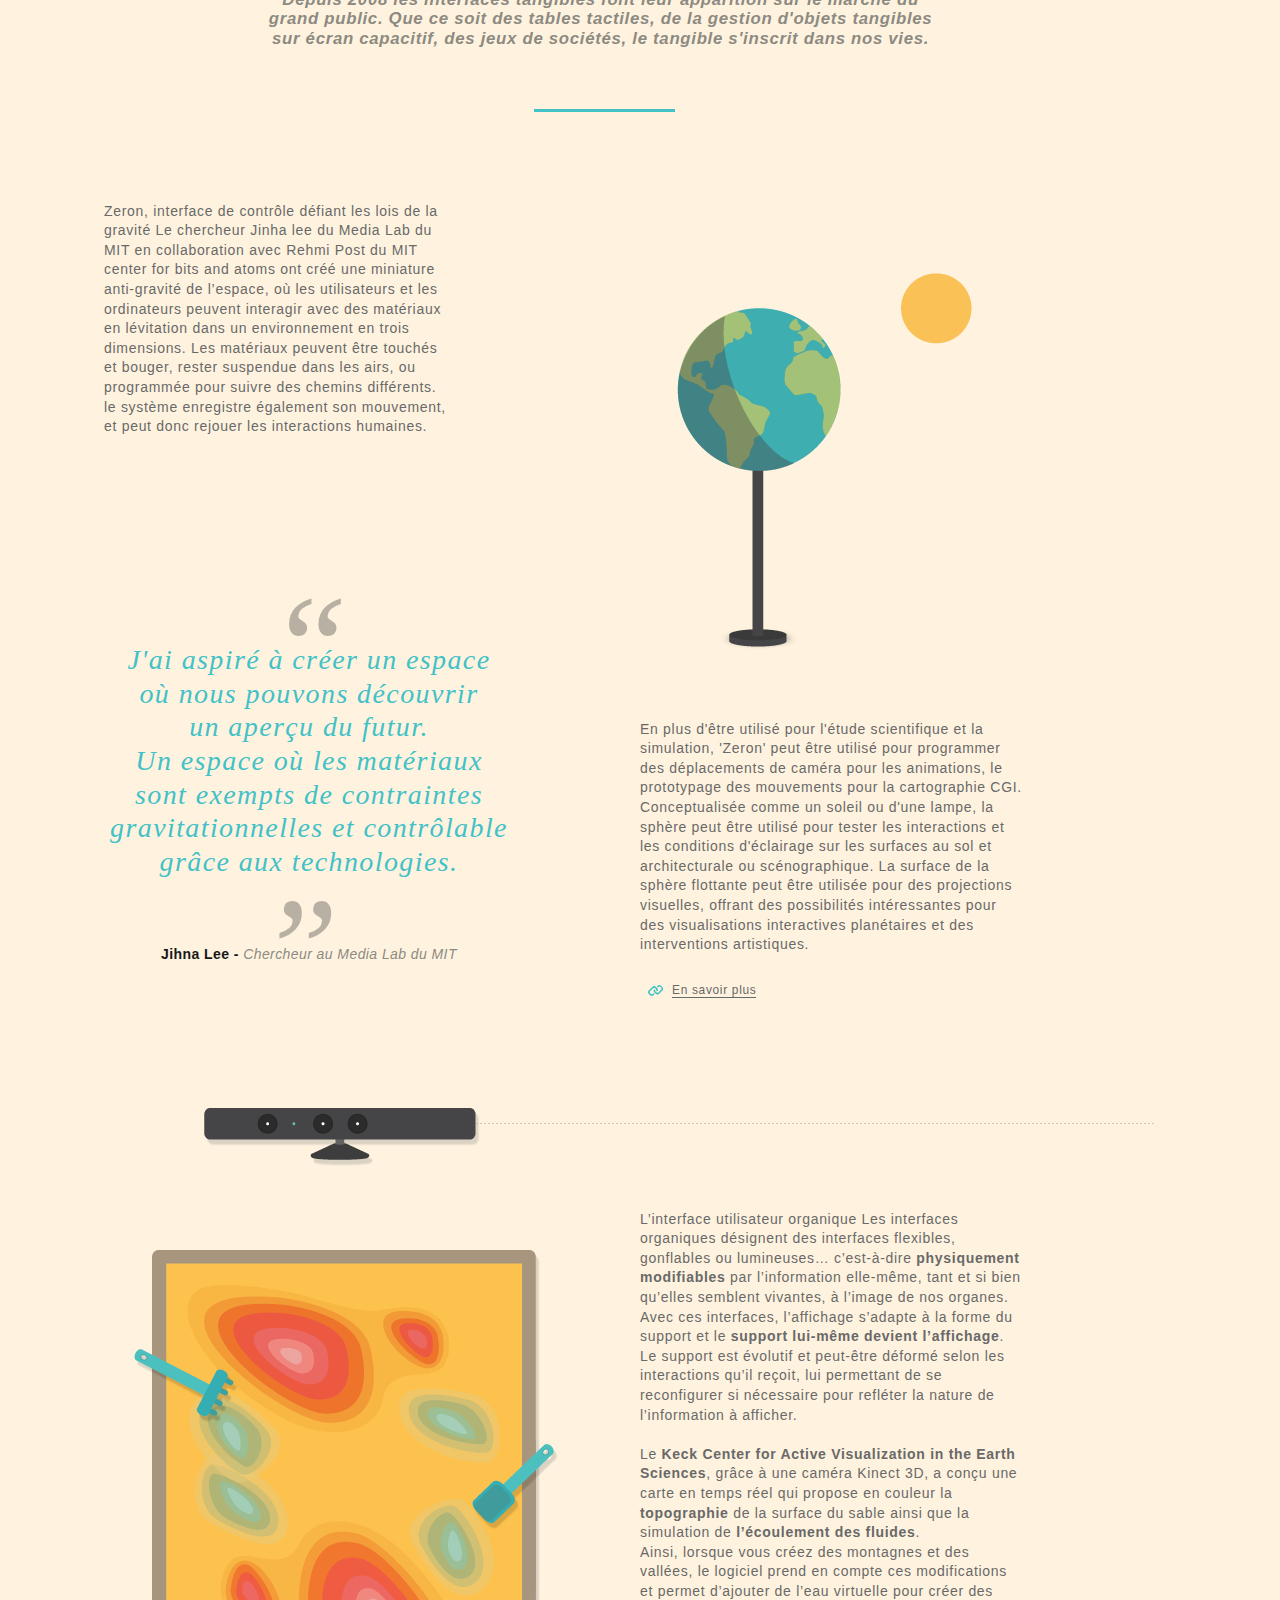
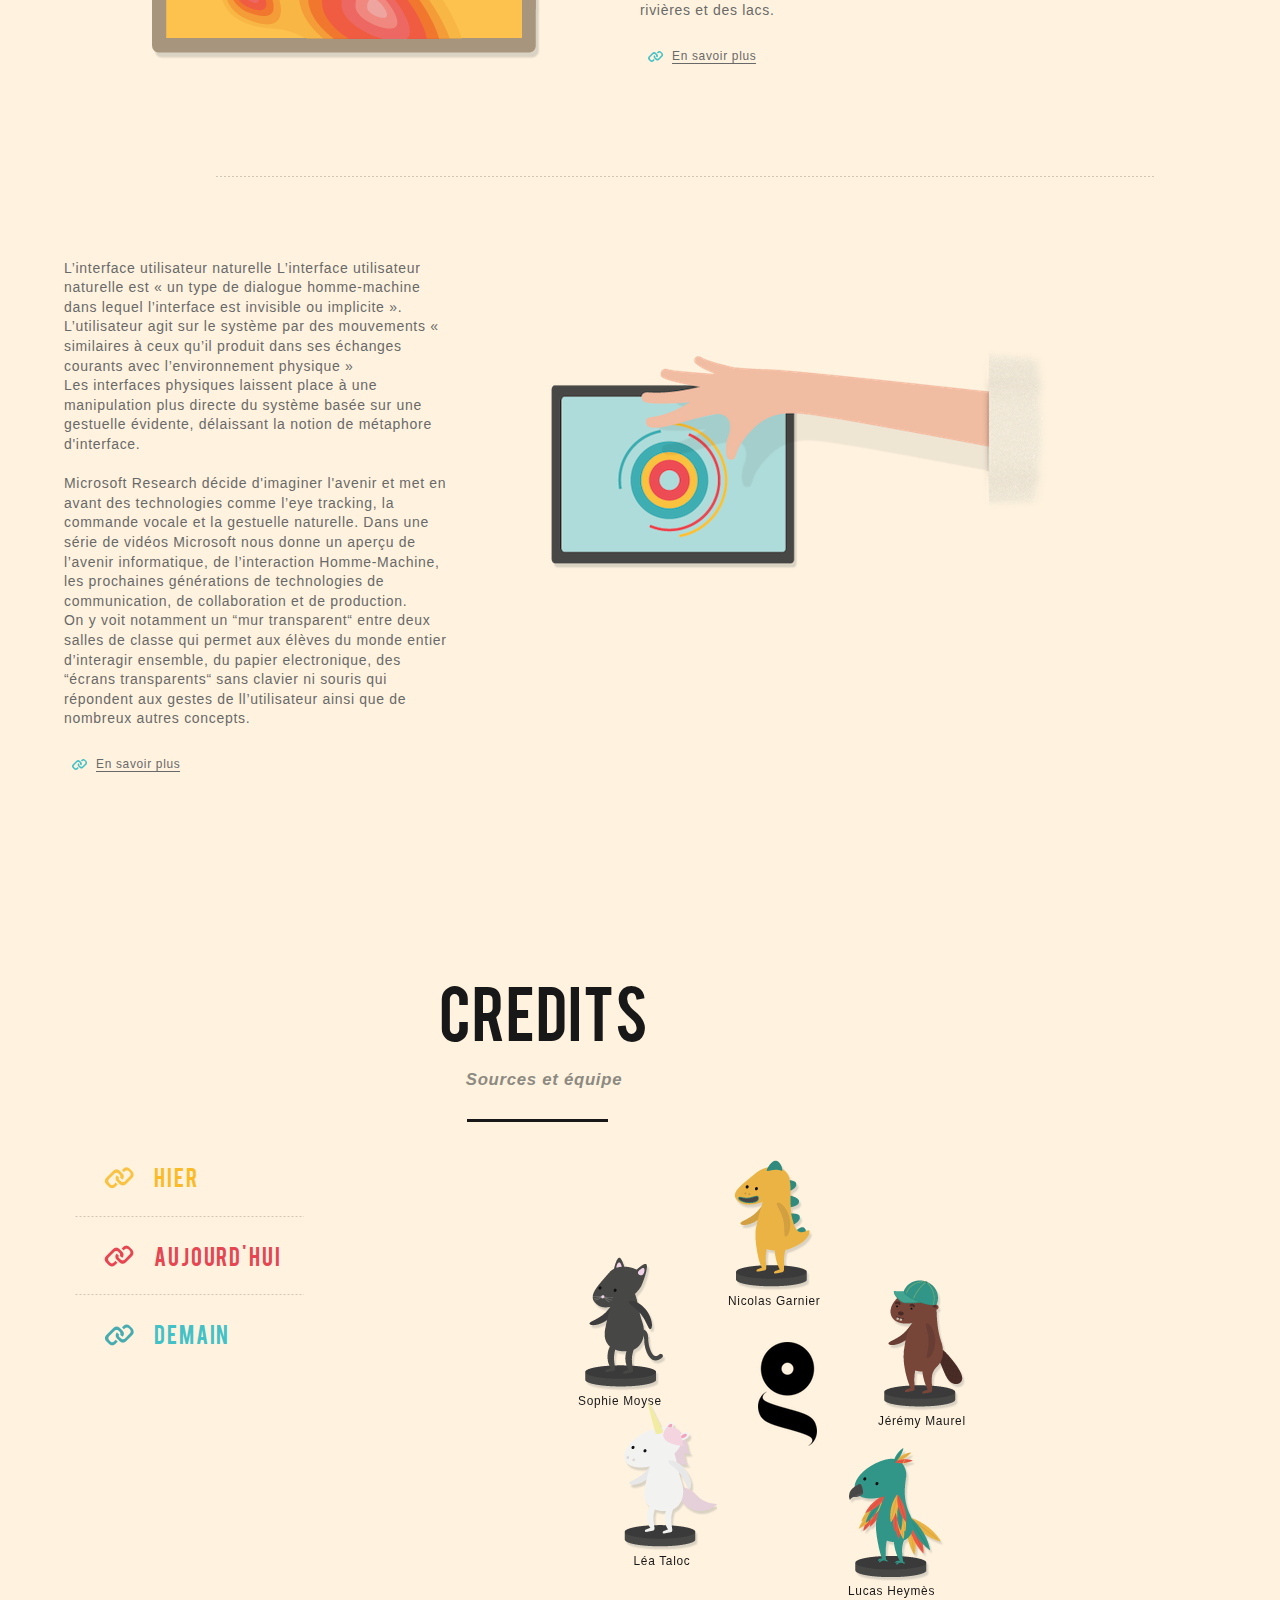
==== commit 512da9d9: "Cleanup" ====
--- a/index.html
+++ b/index.html
@@ -12,8 +12,8 @@
         <link rel="icon" href="favicon.png" type="image/png">
 
         <!-- CSS -->
-        <link rel="stylesheet" href="css/normalize.css">
-        <link rel="stylesheet" href="css/main.css">
+        <link rel="stylesheet" href="stylesheets/normalize.css">
+        <link rel="stylesheet" href="stylesheets/main.css">
         <!-- <link rel="stylesheet" href="css/inte2.css"> -->
         <link href="stylesheets/screen.css" media="screen, projection" rel="stylesheet" type="text/css" />
         <link href="stylesheets/print.css" media="print" rel="stylesheet" type="text/css" />
@@ -21,9 +21,7 @@
             <link href="stylesheets/ie.css" media="screen, projection" rel="stylesheet" type="text/css" />
         <![endif]-->
 
-
         <!-- Fonts -->
-        <link rel="stylesheet" href="fonts/opensans.css">
         <link rel="stylesheet" href="fonts/bebas.css">
 
         <!-- JS -->
--- a/stylesheets/main.css
+++ b/stylesheets/main.css
@@ -0,0 +1,298 @@
+/*
+ * HTML5 Boilerplate
+ *
+ * What follows is the result of much research on cross-browser styling.
+ * Credit left inline and big thanks to Nicolas Gallagher, Jonathan Neal,
+ * Kroc Camen, and the H5BP dev community and team.
+ */
+
+/* ==========================================================================
+   Base styles: opinionated defaults
+   ========================================================================== */
+
+html,
+button,
+input,
+select,
+textarea {
+    color: #222;
+}
+
+body {
+    font-size: 1em;
+    line-height: 1.4;
+}
+
+/*
+ * Remove text-shadow in selection highlight: h5bp.com/i
+ * These selection declarations have to be separate.
+ * Customize the background color to match your design.
+ */
+
+::-moz-selection {
+    background: #b3d4fc;
+    text-shadow: none;
+}
+
+::selection {
+    background: #b3d4fc;
+    text-shadow: none;
+}
+
+/*
+ * A better looking default horizontal rule
+ */
+
+hr {
+    display: block;
+    height: 1px;
+    border: 0;
+    border-top: 1px solid #ccc;
+    margin: 1em 0;
+    padding: 0;
+}
+
+/*
+ * Remove the gap between images and the bottom of their containers: h5bp.com/i/440
+ */
+
+img {
+    vertical-align: middle;
+}
+
+/*
+ * Remove default fieldset styles.
+ */
+
+fieldset {
+    border: 0;
+    margin: 0;
+    padding: 0;
+}
+
+/*
+ * Allow only vertical resizing of textareas.
+ */
+
+textarea {
+    resize: vertical;
+}
+
+/* ==========================================================================
+   Chrome Frame prompt
+   ========================================================================== */
+
+.chromeframe {
+    margin: 0.2em 0;
+    background: #ccc;
+    color: #000;
+    padding: 0.2em 0;
+}
+
+/* ==========================================================================
+   Author's custom styles
+   ========================================================================== */
+
+
+
+
+
+
+
+
+
+
+
+
+
+
+
+
+
+/* ==========================================================================
+   Helper classes
+   ========================================================================== */
+
+/*
+ * Image replacement
+ */
+
+.ir {
+    background-color: transparent;
+    border: 0;
+    overflow: hidden;
+    /* IE 6/7 fallback */
+    *text-indent: -9999px;
+}
+
+.ir:before {
+    content: "";
+    display: block;
+    width: 0;
+    height: 100%;
+}
+
+/*
+ * Hide from both screenreaders and browsers: h5bp.com/u
+ */
+
+.hidden {
+    display: none !important;
+    visibility: hidden;
+}
+
+/*
+ * Hide only visually, but have it available for screenreaders: h5bp.com/v
+ */
+
+.visuallyhidden {
+    border: 0;
+    clip: rect(0 0 0 0);
+    height: 1px;
+    margin: -1px;
+    overflow: hidden;
+    padding: 0;
+    position: absolute;
+    width: 1px;
+}
+
+/*
+ * Extends the .visuallyhidden class to allow the element to be focusable
+ * when navigated to via the keyboard: h5bp.com/p
+ */
+
+.visuallyhidden.focusable:active,
+.visuallyhidden.focusable:focus {
+    clip: auto;
+    height: auto;
+    margin: 0;
+    overflow: visible;
+    position: static;
+    width: auto;
+}
+
+/*
+ * Hide visually and from screenreaders, but maintain layout
+ */
+
+.invisible {
+    visibility: hidden;
+}
+
+/*
+ * Clearfix: contain floats
+ *
+ * For modern browsers
+ * 1. The space content is one way to avoid an Opera bug when the
+ *    `contenteditable` attribute is included anywhere else in the document.
+ *    Otherwise it causes space to appear at the top and bottom of elements
+ *    that receive the `clearfix` class.
+ * 2. The use of `table` rather than `block` is only necessary if using
+ *    `:before` to contain the top-margins of child elements.
+ */
+
+.clearfix:before,
+.clearfix:after {
+    content: " "; /* 1 */
+    display: table; /* 2 */
+}
+
+.clearfix:after {
+    clear: both;
+}
+
+/*
+ * For IE 6/7 only
+ * Include this rule to trigger hasLayout and contain floats.
+ */
+
+.clearfix {
+    *zoom: 1;
+}
+
+/* ==========================================================================
+   EXAMPLE Media Queries for Responsive Design.
+   Theses examples override the primary ('mobile first') styles.
+   Modify as content requires.
+   ========================================================================== */
+
+@media only screen and (min-width: 35em) {
+    /* Style adjustments for viewports that meet the condition */
+}
+
+@media only screen and (-webkit-min-device-pixel-ratio: 1.5),
+       only screen and (min-resolution: 144dpi) {
+    /* Style adjustments for high resolution devices */
+}
+
+/* ==========================================================================
+   Print styles.
+   Inlined to avoid required HTTP connection: h5bp.com/r
+   ========================================================================== */
+
+@media print {
+    * {
+        background: transparent !important;
+        color: #000 !important; /* Black prints faster: h5bp.com/s */
+        box-shadow:none !important;
+        text-shadow: none !important;
+    }
+
+    a,
+    a:visited {
+        text-decoration: underline;
+    }
+
+    a[href]:after {
+        content: " (" attr(href) ")";
+    }
+
+    abbr[title]:after {
+        content: " (" attr(title) ")";
+    }
+
+    /*
+     * Don't show links for images, or javascript/internal links
+     */
+
+    .ir a:after,
+    a[href^="javascript:"]:after,
+    a[href^="#"]:after {
+        content: "";
+    }
+
+    pre,
+    blockquote {
+        border: 1px solid #999;
+        page-break-inside: avoid;
+    }
+
+    thead {
+        display: table-header-group; /* h5bp.com/t */
+    }
+
+    tr,
+    img {
+        page-break-inside: avoid;
+    }
+
+    img {
+        max-width: 100% !important;
+    }
+
+    @page {
+        margin: 0.5cm;
+    }
+
+    p,
+    h2,
+    h3 {
+        orphans: 3;
+        widows: 3;
+    }
+
+    h2,
+    h3 {
+        page-break-after: avoid;
+    }
+}
